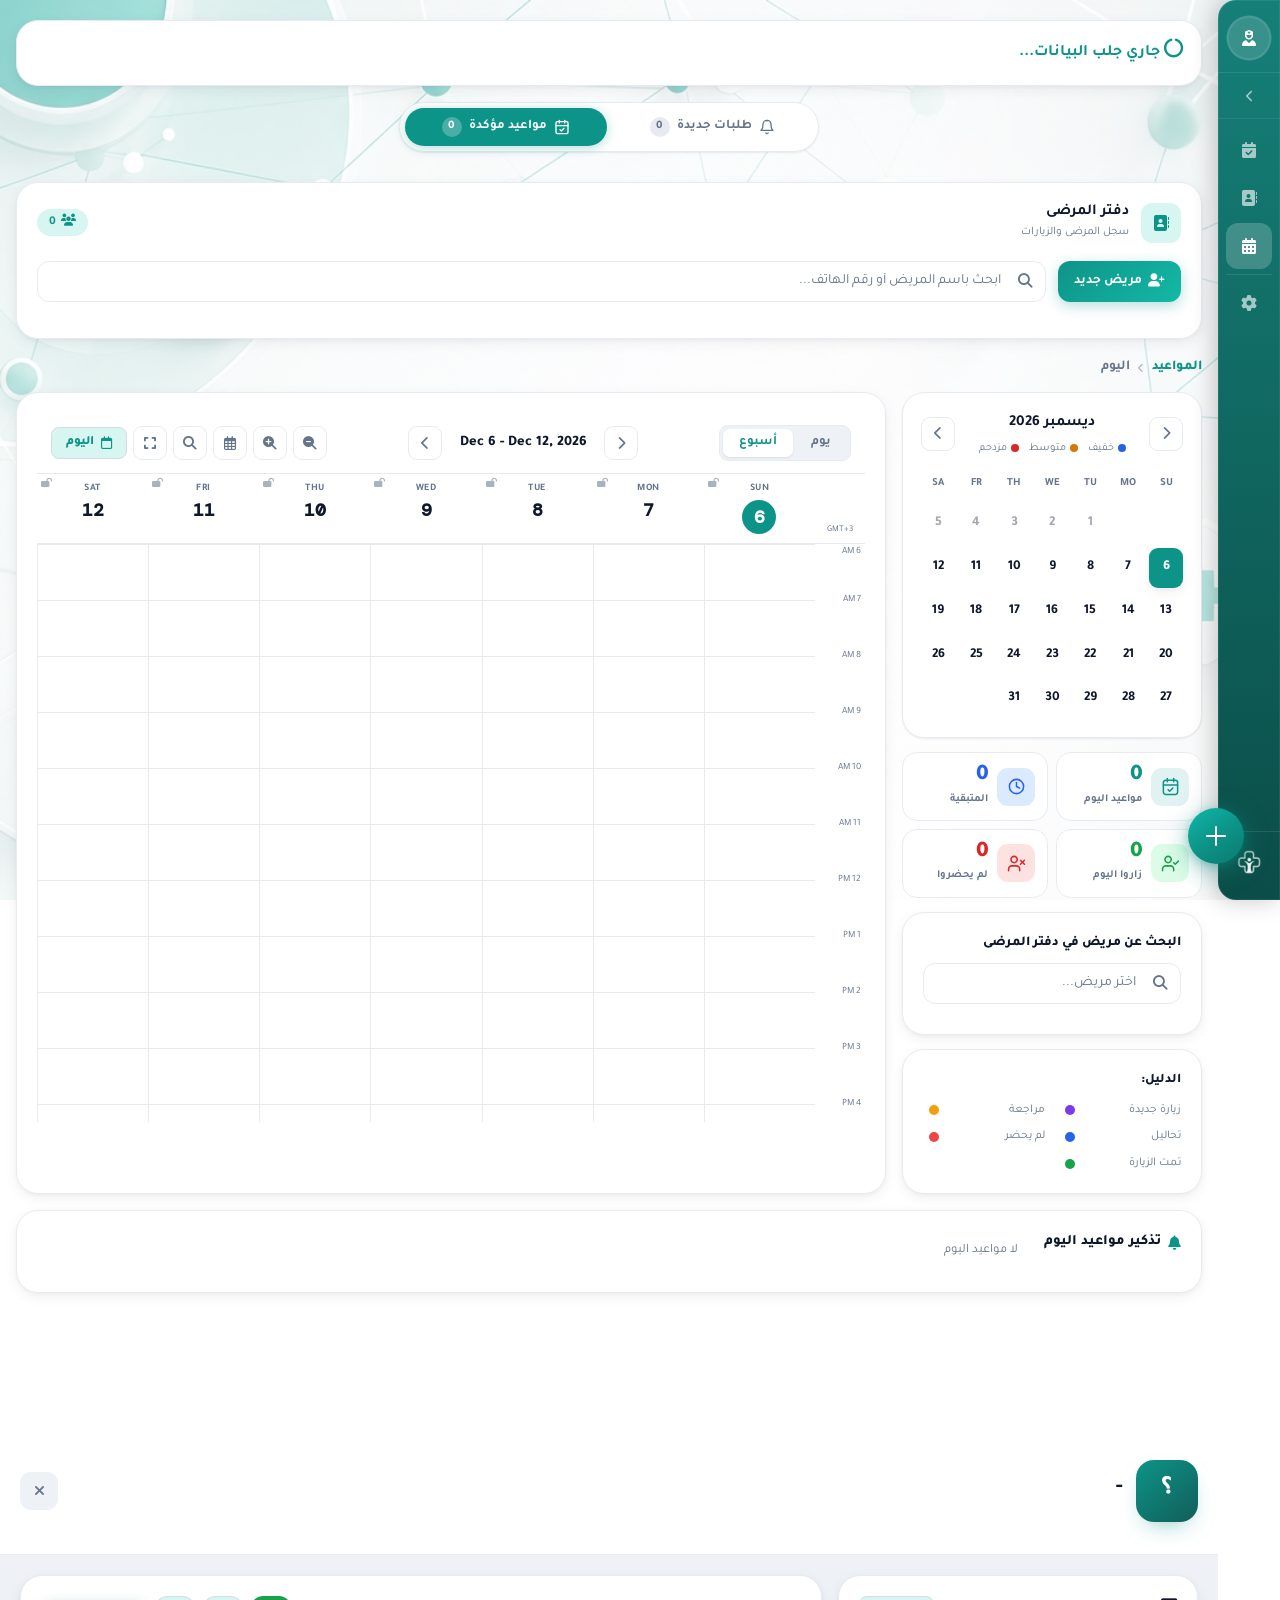
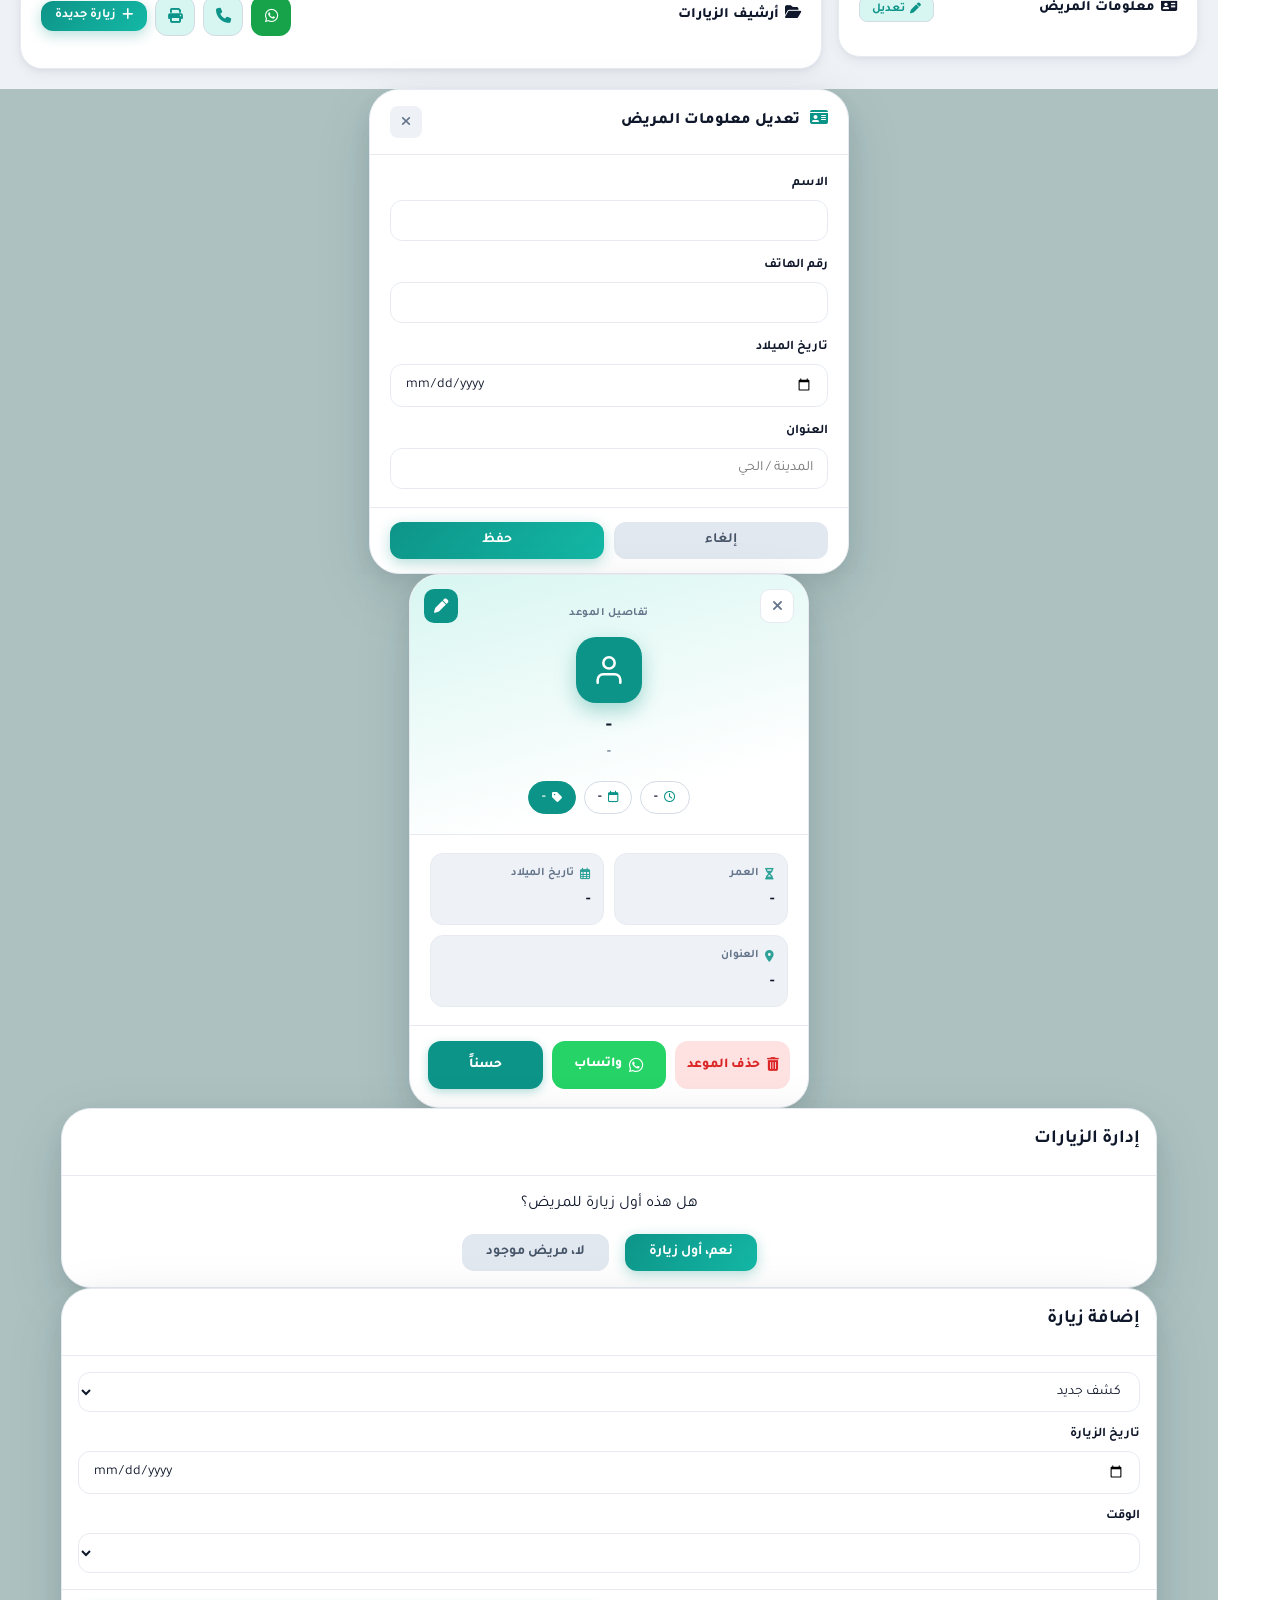
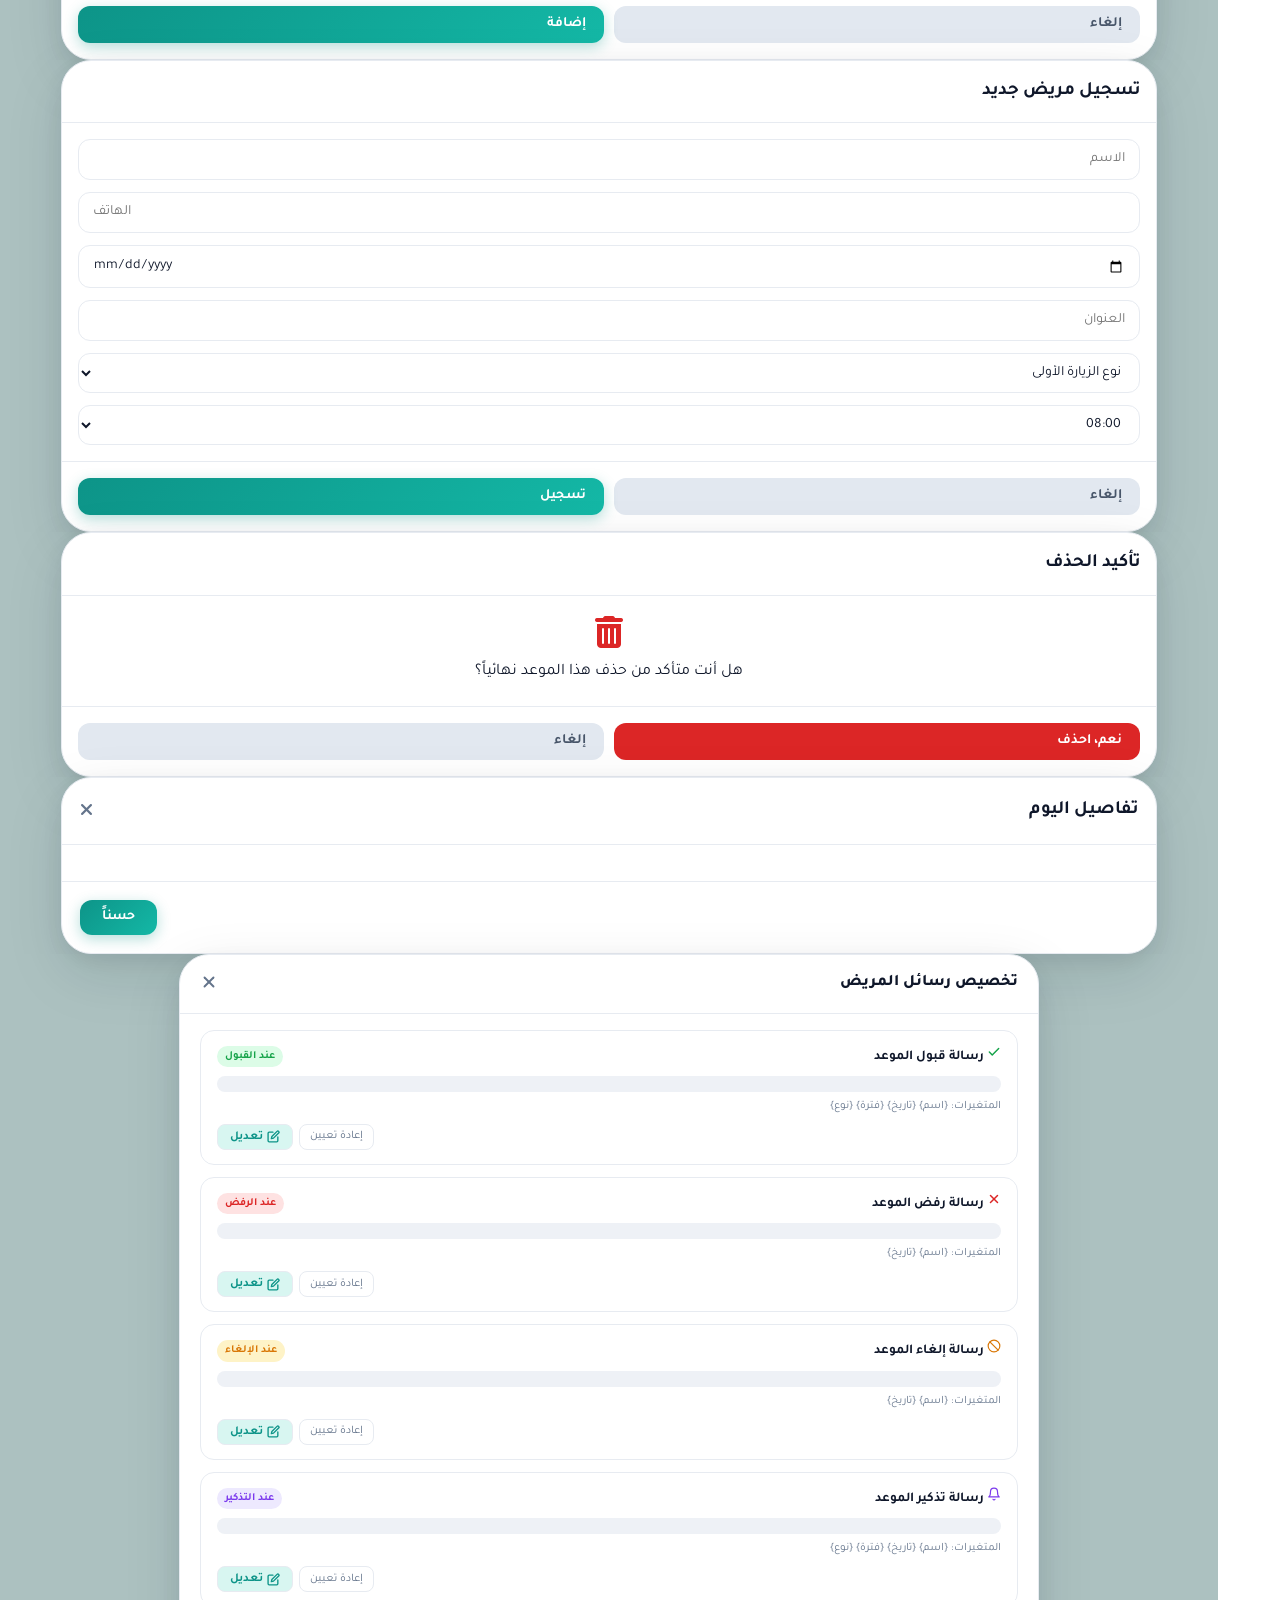
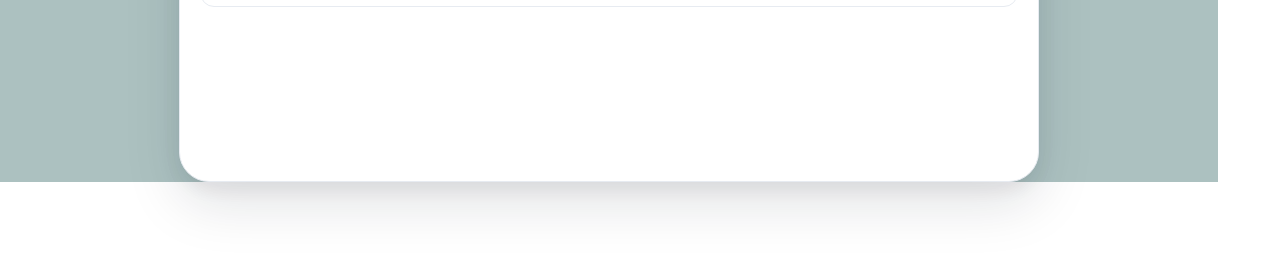
==== app.html @ 32173630 "Add files via upload" ====
<!DOCTYPE html>
<html lang="ar" dir="rtl">
<head>
  <meta charset="UTF-8" />
  <meta name="viewport" content="width=device-width,initial-scale=1.0,maximum-scale=1.0,user-scalable=yes" />
  <title>DocBook — لوحة الممرضة</title>

  <!-- Tailwind CDN with custom teal palette -->
  <script src="https://cdn.tailwindcss.com"></script>
  <script>
    tailwind.config = {
      theme: {
        extend: {
          colors: {
            'primary-1': '#f0fdfa',
            'primary-2': '#ccfbf1',
            'primary-3': '#5eead4',
            'primary-4': '#2dd4bf',
            'primary-5': '#14b8a6',
            'primary-6': '#0d9488',
            'primary-7': '#0f766e',
            'primary-8': '#115e59',
            'primary-9': '#134e4a',
            'primary-10': '#042f2e',
          }
        }
      }
    }
  </script>

  <!-- Fonts -->
  <link rel="preconnect" href="https://fonts.googleapis.com">
  <link rel="preconnect" href="https://fonts.gstatic.com" crossorigin>
  <link href="https://fonts.googleapis.com/css2?family=Tajawal:wght@300;400;500;700;800&family=IBM+Plex+Sans+Arabic:wght@400;500;600&family=DM+Mono:wght@400;500&family=Montserrat:wght@700;800&family=Roboto:wght@300;400&display=swap" rel="stylesheet">
  <link rel="stylesheet" href="https://cdnjs.cloudflare.com/ajax/libs/font-awesome/6.4.0/css/all.min.css"/>
  <script src="https://unpkg.com/lucide@latest/dist/umd/lucide.min.js"></script>

  <link rel="stylesheet" href="styles.css">

  <!-- ═══════════════ PWA — DocBook ═══════════════ -->
  <meta name="theme-color" content="#0d9488" />
  <meta name="application-name" content="DocBook" />
  <meta name="apple-mobile-web-app-capable" content="yes" />
  <meta name="apple-mobile-web-app-status-bar-style" content="black-translucent" />
  <meta name="apple-mobile-web-app-title" content="DocBook" />
  <meta name="mobile-web-app-capable" content="yes" />
  <meta name="msapplication-TileColor" content="#0d9488" />
  <meta name="description" content="DocBook — نظام حجز المواعيد الطبية | لوحة الممرضة" />
  
  
  <!-- ════════════════════════════════════════════ -->


  <link rel="apple-touch-icon" sizes="192x192" href="./icon-192.png"/>
  <link rel="manifest" href="./manifest.json"/>
  <script>/* PWA: تسجيل service worker (شبكة-أولاً) — مطلوب لتثبيت التطبيق على أندرويد */
  if('serviceWorker'in navigator){window.addEventListener('load',function(){navigator.serviceWorker.register('sw.js').catch(function(){});});}</script>


  <!-- ═══════ Firebase SDK ═══════ -->
  <script type="module">
    import { initializeApp } from 'https://www.gstatic.com/firebasejs/10.12.0/firebase-app.js';
    import { getAuth, signInWithEmailAndPassword, signInAnonymously, signOut, onAuthStateChanged, browserLocalPersistence, setPersistence }
      from 'https://www.gstatic.com/firebasejs/10.12.0/firebase-auth.js';
    import { getFirestore, initializeFirestore, persistentLocalCache, persistentMultipleTabManager,
             doc, collection, getDoc, setDoc, updateDoc, deleteDoc,
             onSnapshot, getDocs, limit, addDoc, query, where, orderBy, serverTimestamp, writeBatch }
      from 'https://www.gstatic.com/firebasejs/10.12.0/firebase-firestore.js';

    const firebaseConfig = window.FIREBASE_CONFIG;   // ← يأتي من config.js (الملف الوحيد للتعديل)

    const _app  = initializeApp(firebaseConfig);
    const _auth = getAuth(_app);
    // كاش محلّي دائم (IndexedDB) — يقلّل القراءات؛ مع fallback آمن
    let _db;
    try {
      _db = initializeFirestore(_app, { localCache: persistentLocalCache({ tabManager: persistentMultipleTabManager() }), experimentalAutoDetectLongPolling: true });
    } catch (e) {
      _db = getFirestore(_app);
    }
    window._fb = {
      auth: _auth, db: _db,
      signIn:  (email, pass) => setPersistence(_auth, browserLocalPersistence).catch(function(){}).then(function(){ return signInWithEmailAndPassword(_auth, email, pass); }),
      signInAnon: ()         => signInAnonymously(_auth),
      signOut: ()            => signOut(_auth),
      onAuth:  (cb)          => onAuthStateChanged(_auth, cb),
      col:        (...p)     => collection(_db, ...p),
      docRef:     (...p)     => doc(_db, ...p),
      getDoc:     (...p)     => getDoc(doc(_db, ...p)),
      setDoc:     (ref, d, opts) => opts ? setDoc(ref, d, opts) : setDoc(ref, d),
      updateDoc:  (ref, d)   => updateDoc(ref, d),
      deleteDoc:  (ref)      => deleteDoc(ref),
      addDoc:     (ref, d)   => addDoc(ref, d),
      onSnapshot, getDocs, limit, query, where, orderBy, serverTimestamp,
      batch: () => writeBatch(_db),
      uploadLogo: function(role, file) {
        // الصورة الشخصية تُخزَّن كـ data URL مضغوط داخل Firestore (settings/<role>) —
        // بلا Firebase Storage (يتطلّب خطة Blaze). نُصغّرها لـ 256px ونضغطها JPEG
        // فيصبح الناتج ~20-40KB، أصغر بكثير من حدّ المستند (1MiB).
        return new Promise(function(resolve, reject) {
          var reader = new FileReader();
          reader.onerror = function() { reject(new Error('read-failed')); };
          reader.onload = function() {
            var img = new Image();
            img.onerror = function() { reject(new Error('decode-failed')); };
            img.onload = function() {
              var MAX = 256, w = img.width, h = img.height;
              if (w > h && w > MAX) { h = Math.round(h * MAX / w); w = MAX; }
              else if (h > MAX)     { w = Math.round(w * MAX / h); h = MAX; }
              var canvas = document.createElement('canvas');
              canvas.width = w; canvas.height = h;
              var ctx = canvas.getContext('2d');
              ctx.fillStyle = '#ffffff'; ctx.fillRect(0, 0, w, h); // خلفية بيضاء بدل الشفافية
              ctx.drawImage(img, 0, 0, w, h);
              resolve(canvas.toDataURL('image/jpeg', 0.85));
            };
            img.src = reader.result;
          };
          reader.readAsDataURL(file);
        });
      },
    };
    // الحفظ المحلّي هو الافتراضي أصلاً — نضبطه في الخلفية دون انتظار حتى لا يتعلّق الدخول أبداً
    setPersistence(_auth, browserLocalPersistence).catch(function(){});
    window._fbReady = true;
    window.dispatchEvent(new Event('fbReady'));
  </script>
  <style>
    .support-header{text-align:center;padding:16px 0 20px;}
    @keyframes nawwa-spin{from{transform:rotate(0deg)}to{transform:rotate(360deg)}}
    .support-logo{max-width:160px;max-height:56px;width:auto;height:auto;margin:0 auto 10px;display:block;object-fit:contain;animation:nawwa-spin 8s linear infinite;}
    .support-name{font-size:1rem;font-weight:800;color:var(--text-primary);margin:0 0 3px;}
    .support-sub{font-size:.78rem;color:var(--text-muted);margin:0;}
    .support-cards{display:flex;flex-direction:column;gap:10px;}
    .support-card{display:flex;align-items:center;gap:14px;padding:14px 16px;border-radius:14px;border:1.5px solid var(--border);background:var(--surface);text-decoration:none;transition:border-color .15s,transform .1s,box-shadow .15s;}
    .support-card:hover{border-color:var(--primary);transform:translateY(-1px);box-shadow:0 4px 14px rgba(13,148,136,.12);}
    .support-card:active{transform:scale(.99);}
    .support-card-icon{width:42px;height:42px;border-radius:11px;display:flex;align-items:center;justify-content:center;font-size:1.2rem;flex-shrink:0;}
    .sc-wa .support-card-icon{background:#dcfce7;color:#16a34a;}
    .sc-tel .support-card-icon{background:#e0f2fe;color:#0284c7;}
    .sc-web .support-card-icon{background:#ede9fe;color:#7c3aed;}
    body.theme-dark .sc-wa .support-card-icon{background:rgba(22,163,74,.18);color:#4ade80;}
    body.theme-dark .sc-tel .support-card-icon{background:rgba(2,132,199,.18);color:#38bdf8;}
    body.theme-dark .sc-web .support-card-icon{background:rgba(124,58,237,.18);color:#a78bfa;}
    .support-card-title{display:block;font-size:.88rem;font-weight:700;color:var(--text-primary);margin-bottom:2px;}
    .support-card-sub{display:block;font-size:.76rem;color:var(--text-muted);direction:ltr;text-align:right;}
    .support-card-arrow{color:var(--text-muted);font-size:.7rem;}
    .support-copy{text-align:center;font-size:.72rem;color:var(--text-muted);margin-top:20px;}
    .support-info-card{background:var(--bg);border:1.5px solid var(--border);border-radius:14px;padding:12px 16px;margin-bottom:18px;}
    .support-info-row{display:flex;justify-content:space-between;align-items:center;padding:6px 0;}
    .support-info-row+.support-info-row{border-top:1px solid var(--border);}
    .support-info-label{font-size:.76rem;color:var(--text-muted);font-weight:500;}
    .support-info-val{font-size:.78rem;font-weight:700;color:var(--text-primary);direction:ltr;}
    .copy-btn{background:none;border:none;cursor:pointer;padding:4px 7px;border-radius:7px;color:var(--text-muted);font-size:.85rem;transition:color .15s,background .15s;line-height:1;flex-shrink:0;}
    .copy-btn:hover{background:var(--border);color:var(--text-primary);}
    .support-faq-section{margin-top:18px;}
    .faq-section-title{font-size:.74rem;font-weight:800;color:var(--text-muted);letter-spacing:.4px;margin:0 0 8px;padding:0 2px;display:flex;align-items:center;gap:5px;}
    .faq-item{border:1.5px solid var(--border);border-radius:12px;margin-bottom:7px;background:var(--surface);overflow:hidden;}
    .faq-q{display:flex;justify-content:space-between;align-items:center;padding:11px 14px;cursor:pointer;font-size:.83rem;font-weight:600;color:var(--text-primary);user-select:none;gap:10px;}
    .faq-q::after{content:'▾';font-size:.8rem;color:var(--text-muted);flex-shrink:0;transition:transform .2s;}
    .faq-item.open .faq-q::after{transform:rotate(-180deg);}
    .faq-a{max-height:0;overflow:hidden;transition:max-height .3s ease;}
    .faq-item.open .faq-a{max-height:200px;}
    .faq-a-inner{padding:0 14px 12px;font-size:.79rem;color:var(--text-muted);line-height:1.65;}
    .sc-prv .support-card-icon{background:#fef3c7;color:#d97706;}
    body.theme-dark .sc-prv .support-card-icon{background:rgba(217,119,6,.18);color:#fbbf24;}
    .prm-card{width:100%;max-width:500px;margin:auto;background:var(--surface);border-radius:22px;overflow:hidden;box-shadow:0 20px 60px rgba(0,0,0,.25);}
    .prm-head{padding:18px 20px 16px;border-bottom:1.5px solid var(--border);display:flex;align-items:center;justify-content:space-between;gap:12px;}
    .prm-title{margin:0;font-size:.95rem;font-weight:800;color:var(--text-primary);}
    .prm-close{background:var(--bg);border:1.5px solid var(--border);border-radius:10px;width:34px;height:34px;cursor:pointer;font-size:1.1rem;color:var(--text-muted);display:flex;align-items:center;justify-content:center;transition:background .15s;flex-shrink:0;}
    .prm-close:hover{background:var(--border);}
    .prm-body{padding:16px 20px 20px;display:flex;flex-direction:column;gap:8px;}
    .prm-copy{text-align:center;font-size:.7rem;color:var(--text-muted);padding:12px 20px 16px;border-top:1px solid var(--border);margin:0;}
  </style>
</head>

<body>
  <div id="loginOverlay" style="position:fixed;inset:0;z-index:9999;background:linear-gradient(145deg,#f0fdfa,#ccfbf1);display:none;align-items:center;justify-content:center;padding:20px;font-family:'Tajawal',sans-serif;">
    <div style="background:white;border-radius:28px;box-shadow:0 24px 72px rgba(13,148,136,.18);padding:40px 32px 36px;width:100%;max-width:420px;animation:loginCardIn .5s cubic-bezier(.34,1.56,.64,1);">
      <div style="text-align:center;margin-bottom:28px;">
        <div style="display:inline-flex;width:90px;height:90px;border-radius:24px;background:linear-gradient(135deg,#0d9488,#14b8a6);margin-bottom:16px;overflow:hidden;"><img src="./icon-192.png" style="width:90px;height:90px;object-fit:cover;" onerror="this.style.display='none'"/></div>
        <div style="font-size:1.7rem;font-weight:800;color:#0d9488;">DocBook</div>
        <div style="font-size:.85rem;font-weight:600;color:#5f9ea0;margin-top:4px;">لوحة الممرضة</div>
      </div>
      <div id="loginForm">
        <div style="margin-bottom:16px;"><label style="display:block;font-size:.82rem;font-weight:700;color:#134e4a;margin-bottom:7px;">البريد الإلكتروني</label><input id="loginUser" type="email" placeholder="example@gmail.com" dir="ltr" style="width:100%;padding:13px 16px;border:2px solid #b2f5ea;border-radius:14px;font-size:.9rem;outline:none;box-sizing:border-box;font-family:inherit;background:#f0fdfa;" onfocus="this.style.borderColor='#0d9488'" onblur="this.style.borderColor='#b2f5ea'"/></div>
        <div style="margin-bottom:10px;"><label style="display:block;font-size:.82rem;font-weight:700;color:#134e4a;margin-bottom:7px;">كلمة المرور</label><div style="display:flex;align-items:center;gap:8px;"><input id="loginPassword" type="password" placeholder="••••••••" dir="ltr" style="flex:1;padding:13px 16px;border:2px solid #b2f5ea;border-radius:14px;font-size:.9rem;outline:none;box-sizing:border-box;font-family:inherit;background:#f0fdfa;" onfocus="this.style.borderColor='#0d9488'" onblur="this.style.borderColor='#b2f5ea'"/><button type="button" onclick="var i=document.getElementById('loginPassword');i.type=i.type==='password'?'text':'password';this.querySelector('svg').style.opacity=i.type==='text'?'1':'0.45';" style="flex-shrink:0;width:40px;height:40px;border-radius:12px;border:2px solid #b2f5ea;background:#f0fdfa;cursor:pointer;display:flex;align-items:center;justify-content:center;transition:border-color .15s;" onmouseover="this.style.borderColor='#0d9488'" onmouseout="this.style.borderColor='#b2f5ea'"><svg xmlns="http://www.w3.org/2000/svg" width="18" height="18" viewBox="0 0 24 24" fill="none" stroke="#0d9488" stroke-width="2" stroke-linecap="round" stroke-linejoin="round" style="opacity:.45;transition:opacity .15s;"><path d="M1 12s4-8 11-8 11 8 11 8-4 8-11 8-11-8-11-8z"/><circle cx="12" cy="12" r="3"/></svg></button></div></div>
        <div id="loginError" style="display:none;background:#fee2e2;border-radius:10px;padding:10px;font-size:.8rem;color:#dc2626;margin-bottom:12px;text-align:center;"></div>
        <button onclick="doLocalLogin()" id="loginBtn" style="width:100%;padding:14px;background:linear-gradient(135deg,#0d9488,#14b8a6);color:white;border:none;border-radius:14px;font-family:inherit;font-size:.95rem;font-weight:800;cursor:pointer;">تسجيل الدخول</button>
      </div>
      <div id="loginVerifying" style="display:none;text-align:center;padding:18px 0;">
        <div class="login-spinner"></div>
        <div style="font-size:.95rem;font-weight:800;color:#0d9488;margin-top:18px;">جارٍ التحقق من البيانات...</div>
        <div style="font-size:.78rem;font-weight:600;color:#5f9ea0;margin-top:6px;">يرجى الانتظار قليلاً</div>
      </div>
    </div>
  </div>



  <!-- ========== HEADER ========== -->
  <header class="mobile-topbar">
    <div class="mtb-brand" id="headerLogo" onclick="goToToday()">
      <div class="mtb-avatar" id="headerLogoContainer">
        <i class="fas fa-user-nurse" id="headerLogoIcon"></i>
        <img id="headerLogoImg" class="hidden" src="" alt="شعار">
      </div>
      <div style="min-width:0;display:flex;flex-direction:column;">
        <span class="mtb-name" id="dashboardTitle">لوحة الممرضة</span>
        <span class="mtb-date" id="nurseHeaderDate">اليوم، التاريخ</span>
      </div>
    </div>
    <div style="display:flex;align-items:center;gap:8px;">
      <button class="mtb-btn" id="headerSearchBtn" onclick="toggleHeaderSearch()" title="بحث عن مريض">
        <svg width="18" height="18" viewBox="0 0 24 24" fill="none" stroke="currentColor" stroke-width="2" stroke-linecap="round" stroke-linejoin="round"><circle cx="11" cy="11" r="8"/><line x1="21" y1="21" x2="16.65" y2="16.65"/></svg>
      </button>
      <button class="mtb-btn" onclick="openSettingsModal()" title="الإعدادات">
        <svg width="18" height="18" viewBox="0 0 24 24" fill="none" stroke="currentColor" stroke-width="2" stroke-linecap="round" stroke-linejoin="round"><circle cx="12" cy="12" r="3"/><path d="M19.4 15a1.65 1.65 0 0 0 .33 1.82l.06.06a2 2 0 1 1-2.83 2.83l-.06-.06a1.65 1.65 0 0 0-1.82-.33 1.65 1.65 0 0 0-1 1.51V21a2 2 0 0 1-4 0v-.09A1.65 1.65 0 0 0 9 19.4a1.65 1.65 0 0 0-1.82.33l-.06.06a2 2 0 1 1-2.83-2.83l.06-.06a1.65 1.65 0 0 0 .33-1.82 1.65 1.65 0 0 0-1.51-1H3a2 2 0 0 1 0-4h.09A1.65 1.65 0 0 0 4.6 9a1.65 1.65 0 0 0-.33-1.82l-.06-.06a2 2 0 1 1 2.83-2.83l.06.06a1.65 1.65 0 0 0 1.82.33H9a1.65 1.65 0 0 0 1-1.51V3a2 2 0 0 1 4 0v.09a1.65 1.65 0 0 0 1 1.51 1.65 1.65 0 0 0 1.82-.33l.06-.06a2 2 0 1 1 2.83 2.83l-.06.06a1.65 1.65 0 0 0-.33 1.82V9a1.65 1.65 0 0 0 1.51 1H21a2 2 0 0 1 0 4h-.09a1.65 1.65 0 0 0-1.51 1z"/></svg>
      </button>
    </div>
  </header>

  <!-- شريط بحث المريض (موبايل) — يفتح من زر البحث بالهيدر -->
  <div id="headerSearchBar" class="hidden">
    <div class="search-wrapper" style="margin-bottom:0;">
      <i class="fas fa-search search-icon"></i>
      <input type="text" id="headerPatientSearch" class="search-input" placeholder="ابحث عن مريض بالاسم أو الهاتف..." oninput="renderHeaderPatientSearch()">
      <button onclick="toggleHeaderSearch()" title="إغلاق" style="position:absolute; left:8px; top:50%; transform:translateY(-50%); background:none; border:none; color:var(--text-muted); cursor:pointer; font-size:1rem;"><i class="fas fa-times"></i></button>
    </div>
    <div id="headerSearchResults" style="display:flex; flex-direction:column; gap:6px; margin-top:10px; max-height:55vh; overflow-y:auto;"></div>
  </div>

  <!-- ========== APP BODY ========== -->
  <div class="app-body">

    <!-- ====== FULL-HEIGHT COLLAPSIBLE RAIL ====== -->
    <nav class="rail" id="mainRail" role="navigation" aria-label="التنقل الرئيسي">

      <!-- صورة الممرضة + الاسم (تظهر عند الفتح) -->
      <div class="rail-profile">
        <div class="rail-avatar" id="sidebarNurseAvatar"><i class="fas fa-user-nurse"></i></div>
        <div class="rail-profile-info">
          <div class="rail-profile-name" id="sidebarNurseName">لوحة الممرضة</div>
          <div class="rail-profile-date" id="sidebarNurseDate">اليوم، التاريخ</div>
        </div>
      </div>

      <!-- زر الطي / الفتح (سهم) -->
      <button class="rail-toggle" onclick="toggleRail()" data-tip="طي / فتح" aria-label="طي / فتح القائمة">
        <div class="rail-toggle-icon">
          <svg id="railArrowIcon" width="18" height="18" viewBox="0 0 24 24" fill="none" stroke="currentColor" stroke-width="2.2" stroke-linecap="round" stroke-linejoin="round" style="transition:transform .3s cubic-bezier(.4,0,.2,1);">
            <polyline points="15 18 9 12 15 6"/>
          </svg>
        </div>
      </button>

      <!-- عناصر التنقل -->
      <div class="rail-nav">
        <!-- المواعيد -->
        <button class="rail-nav-btn sidebar-item active" id="sidebarAppointments" onclick="toggleApptSubNav()" data-tip="المواعيد" aria-label="المواعيد">
          <span class="rail-badge" id="apptNavDot" style="display:none;"></span>
          <div class="rail-nav-icon"><i class="fas fa-calendar-check"></i></div>
          <div class="rail-nav-label">
            <span class="rail-nav-label-main" data-i18n="nav_appointments">المواعيد</span>
            <span class="rail-nav-label-sub">الطلبات والمؤكدة</span>
          </div>
        </button>
        <!-- المرضى -->
        <button class="rail-nav-btn sidebar-item" id="sidebarPatients" data-tip="دفتر المرضى" aria-label="دفتر المرضى">
          <div class="rail-nav-icon"><i class="fas fa-address-book"></i></div>
          <div class="rail-nav-label">
            <span class="rail-nav-label-main" data-i18n="nav_patients">دفتر المرضى</span>
            <span class="rail-nav-label-sub">سجل المرضى</span>
          </div>
        </button>
        <!-- الروزنامة -->
        <button class="rail-nav-btn sidebar-item" id="sidebarCalendar" data-tip="الروزنامة" aria-label="الروزنامة">
          <div class="rail-nav-icon"><i class="fas fa-calendar-alt"></i></div>
          <div class="rail-nav-label">
            <span class="rail-nav-label-main" data-i18n="nav_calendar">الروزنامة</span>
            <span class="rail-nav-label-sub">التقويم اليومي</span>
          </div>
        </button>
        <div class="rail-divider"></div>
        <!-- الإعدادات -->
        <button class="rail-nav-btn sidebar-item" id="sidebarSettingsBtn" onclick="openSettingsModal()" data-tip="الإعدادات" aria-label="الإعدادات">
          <div class="rail-nav-icon"><i class="fas fa-cog"></i></div>
          <div class="rail-nav-label">
            <span class="rail-nav-label-main" data-i18n="settings">الإعدادات</span>
            <span class="rail-nav-label-sub">ضبط التطبيق</span>
          </div>
        </button>
      </div>

      <!-- أسفل: DocBook -->
      <div class="rail-bottom">
        <div class="rail-bottom-icon">
          <img src="./logo.png" style="width:42px;height:42px;object-fit:contain;filter:brightness(0) invert(1);" alt="DocBook" onerror="this.style.display='none'">
        </div>
        <div class="rail-bottom-text">
          <span class="rail-bottom-text-name">DocBook</span>
          <span class="rail-bottom-text-sub">Smart Clinic Management</span>
        </div>
      </div>

    </nav>

    <!-- Hidden div for JS compatibility -->
    <div id="sidebarApptSub" style="display:none;">
      <button id="subPending"></button><button id="subAccepted"></button>
      <span id="subBadgePending" style="display:none;">0</span><span id="subBadgeAccepted" style="display:none;">0</span>
    </div>

    <!-- Content -->
    <div class="content-area">

      <!-- Toast -->
      <div id="toast" class="toast hidden">
        <div id="toastContent"></div>
      </div>

      <!-- Loader -->
      <div id="loader" class="hidden">
        <div class="glass-card p-5 flex items-center gap-3 justify-center">
          <i class="fas fa-circle-notch fa-spin" style="color:var(--primary); font-size:1.2rem;"></i>
          <span style="font-weight:700; color:var(--primary);">جاري جلب البيانات...</span>
        </div>
      </div>

      <!-- ========== APPOINTMENTS SECTION ========== -->
      <section id="appointmentsSection" class="hidden">

        <!-- Tab bar -->
        <div style="display:flex; justify-content:center; margin-bottom:14px;">
        <div style="background:var(--surface); border:1.5px solid var(--border); border-radius:50px; padding:5px; display:flex; gap:5px; box-shadow:var(--shadow-sm); width:100%; max-width:420px;">
          <button id="apptTabBtnPending" onclick="selectApptSub('pending')"
            style="flex:1; display:flex; align-items:center; justify-content:center; gap:7px; padding:9px 14px; border-radius:50px; border:none; cursor:pointer; font-family:inherit; font-weight:700; font-size:.82rem; transition:all .22s; background:transparent; color:var(--text-muted);">
            <!-- Bell / new request icon -->
            <svg width="16" height="16" viewBox="0 0 24 24" fill="none" stroke="currentColor" stroke-width="2" stroke-linecap="round" stroke-linejoin="round" style="flex-shrink:0;">
              <path d="M18 8A6 6 0 0 0 6 8c0 7-3 9-3 9h18s-3-2-3-9"/>
              <path d="M13.73 21a2 2 0 0 1-3.46 0"/>
              <line x1="12" y1="2" x2="12" y2="3"/>
            </svg>
            طلبات جديدة
            <span id="apptBadgePending" style="min-width:20px;height:20px;padding:0 5px;border-radius:50px;display:inline-flex;align-items:center;justify-content:center;font-size:.72rem;font-weight:800;background:var(--border);color:var(--text-muted);transition:all .22s;">0</span>
          </button>
          <button id="apptTabBtnAccepted" onclick="selectApptSub('accepted')"
            style="flex:1; display:flex; align-items:center; justify-content:center; gap:7px; padding:9px 14px; border-radius:50px; border:none; cursor:pointer; font-family:inherit; font-weight:700; font-size:.82rem; transition:all .22s; background:var(--primary); color:white; box-shadow:0 2px 12px rgba(13,148,136,.3);">
            <!-- Calendar check icon -->
            <svg width="16" height="16" viewBox="0 0 24 24" fill="none" stroke="currentColor" stroke-width="2" stroke-linecap="round" stroke-linejoin="round" style="flex-shrink:0;">
              <rect x="3" y="4" width="18" height="18" rx="2" ry="2"/>
              <line x1="16" y1="2" x2="16" y2="6"/>
              <line x1="8" y1="2" x2="8" y2="6"/>
              <line x1="3" y1="10" x2="21" y2="10"/>
              <polyline points="9 16 11 18 15 14"/>
            </svg>
            مواعيد مؤكدة
            <span id="apptBadgeAccepted" style="min-width:20px;height:20px;padding:0 5px;border-radius:50px;display:inline-flex;align-items:center;justify-content:center;font-size:.72rem;font-weight:800;background:rgba(255,255,255,.25);color:white;transition:all .22s;">0</span>
          </button>
        </div>
        </div><!-- end tab-bar centering wrapper -->

        <!-- Dual view -->
        <div id="appointmentsDualView">

          <!-- Pending Column -->
          <div class="glass-card">
            <div id="pendingCardsContainer"></div>
          </div>

          <!-- Accepted Column -->
          <div class="glass-card">
            <div class="search-wrapper" style="margin-bottom:14px;">
              <i class="fas fa-search search-icon"></i>
              <input type="text" id="searchInput" class="search-input" placeholder="ابحث بالاسم - رقم الهاتف - التاريخ">
            </div>
            <div id="acceptedCardsContainer"></div>
          </div>

        </div>

        <!-- Hidden legacy containers kept for JS compatibility -->
        <div id="appointmentsContentContainer" style="display:none;">
          <div id="appointmentsGridContainer">
            <div id="searchContainer"><input type="text" id="searchInputLegacy"></div>
            <div id="appointmentsCardsDesktop"></div>
          </div>
          <div id="manualFormContainer"></div>
        </div>
        <!-- Hidden tab elements for JS compatibility -->
        <div style="display:none;">
          <div id="appointmentsPendingTab"></div>
          <div id="appointmentsAcceptedTab"></div>
        </div>

      </section>

      <!-- ========== PATIENTS SECTION ========== -->
      <section id="patientBookSection" class="hidden">
        <div class="glass-card">
          <div class="card-header">
            <div class="card-title-row">
              <div class="card-icon"><i class="fas fa-address-book"></i></div>
              <div>
                <div class="card-title">دفتر المرضى</div>
                <div class="card-subtitle">سجل المرضى والزيارات</div>
              </div>
            </div>
            <span class="card-badge"><i class="fas fa-users" style="margin-left:5px;"></i><span id="totalPatientsCount">0</span></span>
          </div>

          <div style="display:flex; gap:12px; margin-bottom:16px;">
            <button id="addNewPatientBtn" class="btn-primary" style="font-size:.85rem; padding:9px 16px;">
              <i class="fas fa-user-plus"></i> مريض جديد
            </button>
            <div class="search-wrapper" style="flex:1; margin-bottom:0;">
              <i class="fas fa-search search-icon"></i>
              <input type="text" id="patientBookSearch" class="search-input" placeholder="ابحث باسم المريض أو رقم الهاتف...">
            </div>
          </div>

          <div class="patients-list" id="patientsGrid"></div>
        </div>
      </section>

      <!-- ========== CALENDAR SECTION ========== -->
      <section id="calendarSection" class="hidden">
        <!-- Schedule styles -->

        <!-- Breadcrumb -->
        <div style="display:flex;align-items:center;justify-content:flex-start;gap:8px;padding:2px 0 14px 0;font-size:.85rem;">
          <span style="font-weight:800;color:var(--primary);" data-i18n="appointments">المواعيد</span>
          <i class="fas fa-chevron-left" style="font-size:.58rem;color:var(--text-muted);opacity:.55;"></i>
          <span style="color:var(--text-muted);font-weight:600;" data-i18n="today">اليوم</span>
          <span id="calGreeting" style="display:none;"></span>
          <span id="calDateLabel" style="display:none;"></span>
        </div>

        <div class="cal-row" style="display:flex; flex-wrap:wrap; gap:16px; align-items:flex-start;">

            <!-- ===== SIDEBAR (يظهر يميناً في RTL) ===== -->
            <aside style="width:100%; max-width:300px; flex-shrink:0; display:flex; flex-direction:column; gap:14px;">

            <!-- Calendar -->
            <div class="compact-calendar-container" id="calendarWidget" style="flex-shrink:0; width:100%; align-self:start;">
              <div class="compact-calendar-header">
                <button id="prevMonthBtn" class="compact-nav-btn"><i class="fas fa-chevron-right"></i></button>
                <div style="text-align:center;">
                  <h3 id="currentMonth" style="font-weight:700; font-size:.95rem;">-</h3>
                  <div class="density-legend">
                    <div style="display:flex;align-items:center;gap:4px;"><div style="width:8px;height:8px;border-radius:50%;background:#2563eb;"></div><span>خفيف</span></div>
                    <div style="display:flex;align-items:center;gap:4px;"><div style="width:8px;height:8px;border-radius:50%;background:var(--amber);"></div><span>متوسط</span></div>
                    <div style="display:flex;align-items:center;gap:4px;"><div style="width:8px;height:8px;border-radius:50%;background:var(--red);"></div><span>مزدحم</span></div>
                  </div>
                </div>
                <button id="nextMonthBtn" class="compact-nav-btn"><i class="fas fa-chevron-left"></i></button>
              </div>
              <div class="compact-calendar-grid" style="margin-bottom:8px;">
                <div class="compact-calendar-day-name">Su</div>
                <div class="compact-calendar-day-name">Mo</div>
                <div class="compact-calendar-day-name">Tu</div>
                <div class="compact-calendar-day-name">We</div>
                <div class="compact-calendar-day-name">Th</div>
                <div class="compact-calendar-day-name">Fr</div>
                <div class="compact-calendar-day-name">Sa</div>
              </div>
              <div id="calendarGrid" class="compact-calendar-grid"></div>
            </div>

            <!-- ===== مواعيد اليوم (عرض الموبايل) ===== -->
            <div id="mobileAgendaWrap" class="mobile-only glass-card" style="padding:14px 16px;">
              <div style="display:flex; align-items:center; justify-content:space-between; gap:8px; margin-bottom:12px;">
                <p id="mobileAgendaTitle" style="font-weight:800; font-size:.88rem; color:var(--text);">مواعيد اليوم</p>
                <span id="mobileDayLock" onclick="schedToggleDay(selectedDayStr||todayStr)" style="font-size:.72rem; font-weight:800; cursor:pointer; padding:4px 11px; border-radius:20px;"></span>
              </div>
              <div id="mobileDayAgenda" style="display:flex; flex-direction:column; gap:14px;"></div>
            </div>

            <!-- بطاقات ملخّص اليوم (موبايل) — بين المواعيد والدليل -->
            <div id="mobileStatsWrap" class="mobile-only">
              <div class="msum total"><div class="msum-ic"><svg width="19" height="19" viewBox="0 0 24 24" fill="none" stroke="#0d9488" stroke-width="1.9" stroke-linecap="round" stroke-linejoin="round"><rect x="3" y="4" width="18" height="18" rx="3"/><line x1="16" y1="2" x2="16" y2="6"/><line x1="8" y1="2" x2="8" y2="6"/><line x1="3" y1="10" x2="21" y2="10"/><polyline points="9 16 11 18 15 14"/></svg></div><div><div class="msum-n" id="msTotal">0</div><div class="msum-l">مواعيد اليوم</div></div></div>
              <div class="msum rem"><div class="msum-ic"><svg width="19" height="19" viewBox="0 0 24 24" fill="none" stroke="#2563eb" stroke-width="1.9" stroke-linecap="round" stroke-linejoin="round"><circle cx="12" cy="12" r="9"/><polyline points="12 7 12 12 16 14"/></svg></div><div><div class="msum-n" id="msRem">0</div><div class="msum-l">المتبقية</div></div></div>
              <div class="msum vis"><div class="msum-ic"><svg width="19" height="19" viewBox="0 0 24 24" fill="none" stroke="#16a34a" stroke-width="1.9" stroke-linecap="round" stroke-linejoin="round"><path d="M16 21v-2a4 4 0 0 0-4-4H6a4 4 0 0 0-4 4v2"/><circle cx="9" cy="7" r="4"/><polyline points="16 11 18 13 22 9"/></svg></div><div><div class="msum-n" id="msVis">0</div><div class="msum-l">زاروا اليوم</div></div></div>
              <div class="msum abs"><div class="msum-ic"><svg width="19" height="19" viewBox="0 0 24 24" fill="none" stroke="#dc2626" stroke-width="1.9" stroke-linecap="round" stroke-linejoin="round"><path d="M16 21v-2a4 4 0 0 0-4-4H6a4 4 0 0 0-4 4v2"/><circle cx="9" cy="7" r="4"/><line x1="17" y1="8" x2="22" y2="13"/><line x1="22" y1="8" x2="17" y2="13"/></svg></div><div><div class="msum-n" id="msAbs">0</div><div class="msum-l">لم يحضروا</div></div></div>
            </div>

            <!-- Patient search (تُخفى على الهاتف؛ البحث في الهيدر) -->
            <div class="glass-card phone-hidden" style="padding:14px 16px;">
              <p style="font-weight:800; font-size:.85rem; color:var(--text); margin-bottom:8px;" data-i18n="patient_search">البحث عن مريض في دفتر المرضى</p>
              <div class="search-wrapper" style="margin-bottom:0;">
                <i class="fas fa-search search-icon"></i>
                <input type="text" id="calPatientSearch" class="search-input" placeholder="اختر مريض..." data-i18n-ph="choose_patient_ph" oninput="renderCalPatientSearch()">
              </div>
              <div id="calPatientSearchResults" style="display:flex; flex-direction:column; gap:6px; margin-top:10px; max-height:220px; overflow-y:auto;"></div>
            </div>

            <!-- Legend (يظهر على كل الأجهزة) -->
            <div class="glass-card" style="padding:14px 16px;">
              <p style="font-weight:800; font-size:.82rem; color:var(--text); margin-bottom:10px;" data-i18n="legend">الدليل:</p>
              <div style="display:grid; grid-template-columns:1fr 1fr; gap:8px 14px;">
                <div class="cal-legend-row"><span data-i18n="visit_new">زيارة جديدة</span><span class="cal-legend-dot" style="background:#7c3aed;"></span></div>
                <div class="cal-legend-row"><span data-i18n="visit_review">مراجعة</span><span class="cal-legend-dot" style="background:#f59e0b;"></span></div>
                <div class="cal-legend-row"><span data-i18n="visit_tests">تحاليل</span><span class="cal-legend-dot" style="background:#2563eb;"></span></div>
                <div class="cal-legend-row"><span data-i18n="no_show">لم يحضر</span><span class="cal-legend-dot" style="background:#ef4444;"></span></div>
                <div class="cal-legend-row"><span data-i18n="visited">تمت الزيارة</span><span class="cal-legend-dot" style="background:#16a34a;"></span></div>
              </div>
            </div>

            </aside><!-- /sidebar -->

            <!-- ===== MAIN: Schedule hourly grid (لابتوب/تابلت) ===== -->
            <div class="glass-card desktop-only" style="flex:1; min-width:300px; padding:0; overflow:hidden; align-self:stretch;">
              <!-- Toolbar -->
              <div style="display:flex; align-items:center; justify-content:space-between; gap:10px; padding:12px 14px; border-bottom:1.5px solid var(--border); flex-wrap:wrap;">
                <!-- يمين: اليوم/الأسبوع -->
                <div class="sched-toggle">
                  <button id="schedDayBtn" onclick="setScheduleView('day')" data-i18n="day">يوم</button>
                  <button id="schedWeekBtn" class="active" onclick="setScheduleView('week')" data-i18n="week">أسبوع</button>
                </div>
                <!-- وسط: التنقّل بين التواريخ -->
                <div style="display:flex; align-items:center; gap:6px;">
                  <button class="compact-nav-btn" onclick="schedNav(-1)" title="السابق"><i class="fas fa-chevron-right"></i></button>
                  <span id="schedRangeLabel" style="font-weight:800; font-size:.9rem; color:var(--text); min-width:150px; text-align:center;">-</span>
                  <button class="compact-nav-btn" onclick="schedNav(1)" title="التالي"><i class="fas fa-chevron-left"></i></button>
                </div>
                <!-- يسار: أزرار التحكّم -->
                <div style="display:flex; align-items:center; gap:6px;">
                  <button onclick="schedZoom(-1)" class="compact-nav-btn" title="تصغير"><i class="fas fa-magnifying-glass-minus"></i></button>
                  <button onclick="schedZoom(1)" class="compact-nav-btn" title="تكبير"><i class="fas fa-magnifying-glass-plus"></i></button>
                  <button onclick="toggleMiniCalendar()" id="miniCalToggleBtn" class="compact-nav-btn" title="إظهار/إخفاء الروزنامة"><i class="far fa-calendar-days"></i></button>
                  <button onclick="toggleSchedSearch()" id="schedSearchBtn" class="compact-nav-btn" title="بحث في المواعيد المؤكدة المستقبلية"><i class="fas fa-magnifying-glass"></i></button>
                  <button onclick="toggleSchedFullscreen()" id="schedFullBtn" class="compact-nav-btn" title="ملء الشاشة"><i class="fas fa-expand"></i></button>
                  <button onclick="schedToday()" style="display:inline-flex; align-items:center; gap:7px; font-size:.8rem; font-weight:800; color:var(--primary); background:var(--primary-light); border:1.5px solid var(--border-strong); border-radius:8px; padding:7px 14px; cursor:pointer; font-family:inherit;">
                    <i class="far fa-calendar"></i> <span data-i18n="today">اليوم</span>
                  </button>
                </div>
              </div>
              <!-- شريط البحث في المواعيد المؤكدة المستقبلية -->
              <div id="schedSearchBar" style="display:none; padding:12px 14px; border-bottom:1.5px solid var(--border); background:var(--bg);">
                <div class="search-wrapper" style="margin-bottom:0;">
                  <i class="fas fa-search search-icon"></i>
                  <input type="text" id="schedSearchInput" class="search-input" placeholder="ابحث في المواعيد المؤكدة القادمة (اسم / هاتف / تاريخ)..." oninput="renderSchedSearch()">
                </div>
                <div id="schedSearchResults" style="display:flex; flex-direction:column; gap:6px; margin-top:10px; max-height:42vh; overflow-y:auto;"></div>
              </div>
              <!-- Grid -->
              <div id="scheduleGrid" style="overflow:auto; max-height:72vh;"></div>
            </div>

        </div>

        <!-- ===== تذكير مواعيد اليوم (يظهر على الجوال والكمبيوتر) ===== -->
        <div class="glass-card" id="todayRemindersPanel" style="margin-top:16px; padding:16px 18px;">
          <p style="font-weight:800; font-size:.9rem; color:var(--text); margin-bottom:12px; display:flex; align-items:center; gap:7px;">
            <i class="fas fa-bell" style="color:var(--primary);"></i> تذكير مواعيد اليوم
          </p>
          <div id="todayRemindersList" style="display:flex; flex-direction:column; gap:8px;"></div>
        </div>

        <!-- Hidden agenda (kept for internal logic & day open/close) -->
        <div id="dayAgenda" class="hidden" style="display:none;">
          <h3 id="agendaTitle"></h3>
          <p id="agendaCount"></p>
          <span id="dayStatusBadge" class="day-status-badge open">مفتوح</span>
          <span id="closeDayIcon" class="close-day-icon"><i class="fas fa-times-circle"></i></span>
          <span id="openDayIcon" class="open-day-icon hidden"><i class="fas fa-check-circle"></i></span>
          <button id="showDayDetailsBtn" class="btn-show-details"><i class="fas fa-eye"></i></button>
          <span id="agendaMorningCount"></span><div id="agendaMorning"></div>
          <span id="agendaEveningCount"></span><div id="agendaEvening"></div>
        </div>
      </section>


    </div>
  </div>

  <!-- ========== SMS FALLBACK MODAL ========== -->
  <div id="smsFallbackModal" class="hidden fixed inset-0 z-[350] flex items-end justify-center p-4" style="pointer-events:none;">
    <div id="smsFallbackCard" style="
      pointer-events:all;
      background:var(--surface);
      border:1.5px solid var(--border);
      border-radius:var(--radius-lg);
      box-shadow:var(--shadow-lg);
      padding:18px 20px;
      width:100%;
      max-width:420px;
      transform:translateY(20px);
      opacity:0;
      transition:transform .3s cubic-bezier(.34,1.56,.64,1), opacity .25s;
    ">
      <div style="display:flex;align-items:center;gap:12px;margin-bottom:14px;">
        <div style="width:40px;height:40px;border-radius:11px;background:#dcfce7;display:flex;align-items:center;justify-content:center;flex-shrink:0;">
          <i class="fab fa-whatsapp" style="color:#16a34a;font-size:1.2rem;"></i>
        </div>
        <div>
          <p style="font-weight:800;font-size:.92rem;color:var(--text);line-height:1.2;">هل وصلت رسالة الواتساب؟</p>
          <p style="font-size:.72rem;color:var(--text-muted);margin-top:2px;">إذا لم يكن المريض يمتلك واتساب، أرسل SMS</p>
        </div>
        <button onclick="closeSmsModal()" style="margin-right:auto;background:none;border:none;cursor:pointer;color:var(--text-muted);font-size:1rem;padding:4px;"><i class="fas fa-times"></i></button>
      </div>
      <div style="display:flex;gap:10px;">
        <button onclick="closeSmsModal()" style="
          flex:1;background:var(--green-light);color:var(--green);border:1.5px solid #86efac;
          border-radius:var(--radius-sm);padding:10px;font-weight:800;font-size:.88rem;
          font-family:inherit;cursor:pointer;display:flex;align-items:center;justify-content:center;gap:6px;">
          <i class="fas fa-check"></i> نعم، وصلت
        </button>
        <button id="smsFallbackBtn" onclick="sendSMSFallback()" style="
          flex:1;background:var(--blue);color:white;border:none;
          border-radius:var(--radius-sm);padding:10px;font-weight:800;font-size:.88rem;
          font-family:inherit;cursor:pointer;display:flex;align-items:center;justify-content:center;gap:6px;">
          <i class="fas fa-sms"></i> لا، أرسل SMS
        </button>
      </div>
    </div>
  </div>

  <!-- ========== REMINDER CONFIRM MODAL ========== -->
  <div id="reminderConfirmModal" class="hidden">
    <div class="reminder-modal-box">
      <div style="display:flex;align-items:center;gap:12px;margin-bottom:14px;">
        <div style="width:40px;height:40px;border-radius:11px;background:#dcfce7;display:flex;align-items:center;justify-content:center;flex-shrink:0;">
          <i class="fab fa-whatsapp" style="color:#16a34a;font-size:1.2rem;"></i>
        </div>
        <div style="flex:1;min-width:0;">
          <p style="font-weight:800;font-size:.92rem;color:var(--text);line-height:1.2;">هل تمت الرسالة؟</p>
          <p style="font-size:.72rem;color:var(--text-muted);margin-top:2px;">
            هل أرسلتِ تذكير الموعد عبر واتساب لـ
            <strong id="rcmPatientName" style="color:var(--primary);"></strong>
          </p>
        </div>
        <button onclick="closeReminderConfirmModal()" style="background:none;border:none;cursor:pointer;color:var(--text-muted);font-size:1rem;padding:4px;flex-shrink:0;"><i class="fas fa-times"></i></button>
      </div>
      <div style="display:flex;gap:10px;">
        <button onclick="confirmReminderSent()" style="
          flex:1;background:var(--green-light);color:var(--green);border:1.5px solid #86efac;
          border-radius:var(--radius-sm);padding:10px;font-weight:800;font-size:.88rem;
          font-family:inherit;cursor:pointer;display:flex;align-items:center;justify-content:center;gap:6px;">
          <i class="fas fa-check"></i> نعم، تمت الرسالة
        </button>
        <a id="rcmSmsBtn" href="#" onclick="closeReminderConfirmModal()" style="
          flex:1;background:var(--blue);color:white;border:none;
          border-radius:var(--radius-sm);padding:10px;font-weight:800;font-size:.88rem;
          font-family:inherit;cursor:pointer;display:flex;align-items:center;justify-content:center;gap:6px;text-decoration:none;">
          <i class="fas fa-sms"></i> لا SMS
        </a>
      </div>
    </div>
  </div>

  <!-- ========== REJECT MODAL (fullscreen desktop / bottom-sheet mobile) ========== -->
  <div id="rejectModal" class="hidden">
    <div id="rejectModalPanel">

      <!-- Header -->
      <div class="rmodal-header">
        <div style="display:flex; align-items:center; gap:12px;">
          <div style="width:38px;height:38px;border-radius:50%;background:var(--red-light);border:1.5px solid #fca5a5;display:flex;align-items:center;justify-content:center;flex-shrink:0;">
            <i class="fas fa-calendar-times" style="color:var(--red);font-size:.9rem;"></i>
          </div>
          <div>
            <h3 style="font-weight:800; font-size:1rem; color:var(--text); line-height:1.2;">رفض طلب الزيارة</h3>
            <p style="font-size:.72rem; color:var(--text-muted); margin-top:2px;">اختاري مواعيد بديلة لإرسالها للمريض (اختياري)</p>
          </div>
        </div>
        <button class="rmodal-close-btn" onclick="closeRejectModal()" title="إغلاق">
          <i class="fas fa-times"></i>
        </button>
      </div>

      <!-- Body (single col mobile / two cols desktop) -->
      <div class="rmodal-body">

        <!-- COL LEFT: patient info + calendar -->
        <div class="rmodal-col-left">

          <!-- Patient Info Banner -->
          <div style="background:var(--red-light); border:1.5px solid #fca5a5; border-radius:var(--radius); padding:10px 12px; margin-bottom:10px;">
            <div style="display:flex; align-items:center; gap:8px; margin-bottom:8px;">
              <div style="width:30px;height:30px;border-radius:50%;background:var(--red);display:flex;align-items:center;justify-content:center;flex-shrink:0;">
                <i class="fas fa-user-times" style="color:white;font-size:.75rem;"></i>
              </div>
              <div>
                <p id="rejectPatientName" style="font-weight:700; font-size:.9rem; color:var(--text);"></p>
                <p id="rejectPatientDate" style="font-size:.72rem; color:var(--red); margin-top:1px; font-weight:600;"></p>
              </div>
            </div>
            <div style="background:white; border-radius:var(--radius-sm); padding:8px 10px; border:1px solid #fca5a5;">
              <p style="font-size:.76rem; color:#7f1d1d; line-height:1.55;">
                <i class="fas fa-info-circle" style="margin-left:5px; color:var(--red);"></i>
                سيتم إرسال رسالة للمريض برفض موعده. يمكنك اختيار مواعيد بديلة من الروزنامة.
              </p>
            </div>
          </div>

          <!-- Calendar Title -->
          <p style="font-weight:700; font-size:.84rem; color:var(--text); margin-bottom:8px;">
            <i class="fas fa-calendar-alt" style="color:var(--primary); margin-left:6px;"></i>
            اختاري مواعيد التعويض
          </p>

          <!-- Calendar Wrapper -->
          <div class="compact-calendar-container" style="padding:12px !important;">

          <!-- Calendar Nav -->
          <div style="display:flex; align-items:center; justify-content:space-between; margin-bottom:8px;">
            <button onclick="prevRejectMonth()" class="compact-nav-btn" type="button"><i class="fas fa-chevron-right"></i></button>
            <span id="rejectCalMonth" style="font-weight:700; font-size:.88rem; color:var(--text);"></span>
            <button onclick="nextRejectMonth()" class="compact-nav-btn" type="button"><i class="fas fa-chevron-left"></i></button>
          </div>

          <!-- Day Names -->
          <div class="rcal-grid" style="margin-bottom:3px;">
            <div class="rcal-day-name">الجمعة</div>
            <div class="rcal-day-name">السبت</div>
            <div class="rcal-day-name">الأحد</div>
            <div class="rcal-day-name">الإثنين</div>
            <div class="rcal-day-name">الثلاثاء</div>
            <div class="rcal-day-name">الأربعاء</div>
            <div class="rcal-day-name">الخميس</div>
          </div>

          <!-- Calendar Grid -->
          <div id="rejectCalGrid" class="rcal-grid"></div>

          <!-- Legend -->
          <div style="display:flex; align-items:center; gap:14px; margin-top:10px; font-size:.7rem; color:var(--text-muted); flex-wrap:wrap;">
            <div style="display:flex;align-items:center;gap:5px;"><span style="width:11px;height:11px;border-radius:3px;background:var(--primary);display:inline-block;"></span> فيها مواعيد بديلة</div>
            <div style="display:flex;align-items:center;gap:5px;"><span style="width:11px;height:11px;border-radius:3px;background:var(--red-light);border:1px solid #fca5a5;display:inline-block;"></span> مغلق</div>
          </div>
          </div><!-- /calendar wrapper -->

          <!-- لوحة اختيار أوقات اليوم المحدد (نظام الساعات) -->
          <div id="rejectTimePanel" style="margin-top:12px;"></div>
        </div>

        <!-- COL RIGHT: selected slots -->
        <div class="rmodal-col-right">
          <p style="font-weight:700; font-size:.84rem; color:var(--text); margin-bottom:8px;">
            <i class="fas fa-check-double" style="color:var(--primary); margin-left:6px;"></i>
            المواعيد المختارة للتعويض
          </p>
          <div id="rejectSelectedList" style="display:flex; flex-direction:column; gap:8px;"></div>
        </div>

      </div><!-- /rmodal-body -->

      <!-- Footer -->
      <div class="rmodal-footer">
        <button id="rejectSendBtn" onclick="confirmReject()"
          style="flex:1; border:none; border-radius:var(--radius-sm); padding:10px 14px; font-weight:700; font-size:.84rem; font-family:inherit; cursor:pointer; color:white; background:var(--red); transition:background .15s; display:flex; align-items:center; justify-content:center; gap:6px;">
          <i class="fab fa-whatsapp"></i>
          رفض بدون مواعيد بديلة
        </button>
        <button onclick="closeRejectModal()"
          style="background:#e2e8f0; color:#475569; border:none; border-radius:var(--radius-sm); padding:10px 14px; font-weight:700; font-size:.84rem; font-family:inherit; cursor:pointer; display:flex; align-items:center; gap:5px; transition:background .15s; white-space:nowrap;"
          onmouseover="this.style.background='#cbd5e1'" onmouseout="this.style.background='#e2e8f0'">
          <i class="fas fa-arrow-right"></i> عودة
        </button>
      </div>

    </div><!-- /rejectModalPanel -->
  </div><!-- /rejectModal -->

  <!-- BOTTOM NAV -->
  <nav class="bottom-nav">
    <!-- Hidden spans for JS count compatibility -->
    <span id="pendingTabCount" style="display:none;">0</span>
    <span id="acceptedTabCount" style="display:none;">0</span>
    <span id="mobSubBadgePending" style="display:none;">0</span>
    <span id="mobSubBadgeAccepted" style="display:none;">0</span>
    <div class="bottom-nav-item" id="mobileCalendar">
      <i class="fas fa-calendar-alt"></i><span>الروزنامة</span>
    </div>
    <div class="bottom-nav-item" id="mobilePatients">
      <i class="fas fa-address-book"></i><span>المرضى</span>
    </div>
    <div class="bottom-nav-item" id="mobileAppointments" onclick="toggleApptSubNav()" style="position:relative;">
      <span class="nav-dot" id="apptNavDotMobile" style="display:none; top:4px; left:auto; right:calc(50% - 22px);"></span>
      <i class="fas fa-calendar-check"></i><span>المواعيد</span>
    </div>
    <div class="mob-fab-container">
      <!-- Pills تظهر فوق الزر -->
      <div id="mobPills">
        <button class="fab-pill" onclick="closeMobFab();goToManualForm()">
          <span class="fab-pill-icon appt">
            <svg width="16" height="16" viewBox="0 0 24 24" fill="none" stroke="currentColor" stroke-width="2" stroke-linecap="round" stroke-linejoin="round"><rect x="3" y="4" width="18" height="17" rx="2.5"/><path d="M3 9h18"/><path d="M8 2v3M16 2v3"/><path d="M9 14.5l1.5 1.5 3-3"/></svg>
          </span>
          <span class="fab-pill-label">موعد يدوي</span>
        </button>
        <button class="fab-pill" onclick="closeMobFab();openMsgCustomizer()">
          <span class="fab-pill-icon" style="background:linear-gradient(135deg,#0ea5e9,#0284c7);">
            <svg width="16" height="16" viewBox="0 0 24 24" fill="none" stroke="currentColor" stroke-width="2" stroke-linecap="round" stroke-linejoin="round"><path d="M21 15a2 2 0 0 1-2 2H7l-4 4V5a2 2 0 0 1 2-2h14a2 2 0 0 1 2 2z"/></svg>
          </span>
          <span class="fab-pill-label">تخصيص الرسائل</span>
        </button>
        <button class="fab-pill" onclick="closeMobFab();openNotesOverlay()">
          <span class="fab-pill-icon notes">
            <svg width="16" height="16" viewBox="0 0 24 24" fill="none" stroke="white" stroke-width="2" stroke-linecap="round" stroke-linejoin="round"><path d="M14 2H6a2 2 0 0 0-2 2v16a2 2 0 0 0 2 2h12a2 2 0 0 0 2-2V8z"/><polyline points="14 2 14 8 20 8"/><line x1="16" y1="13" x2="8" y2="13"/><line x1="16" y1="17" x2="8" y2="17"/></svg>
          </span>
          <span class="fab-pill-label">ملاحظات</span>
        </button>
      </div>
      <!-- الزر الرئيسي -->
      <button class="fab-trigger" id="mobFabTrigger" onclick="toggleMobFab()" aria-label="قائمة سريعة">
        <div class="fab-plus-icon"></div>
      </button>
    </div>

  </nav>

  <!-- ========== DESKTOP SPEED DIAL ========== -->
  <!-- Pills منفصلة بـ fixed — تتحرك بالـ JS حسب موقع الزر -->
  <div id="desktopPills">
    <button class="fab-pill" id="deskPillAppt" onclick="closeFabDial();goToManualForm()">
      <span class="fab-pill-icon appt">
        <svg width="16" height="16" viewBox="0 0 24 24" fill="none" stroke="currentColor" stroke-width="2" stroke-linecap="round" stroke-linejoin="round"><rect x="3" y="4" width="18" height="17" rx="2.5"/><path d="M3 9h18"/><path d="M8 2v3M16 2v3"/><path d="M9 14.5l1.5 1.5 3-3"/></svg>
      </span>
      <span class="fab-pill-label">موعد يدوي</span>
    </button>
    <button class="fab-pill" id="deskPillMsgs" onclick="closeFabDial();openMsgCustomizer()">
      <span class="fab-pill-icon" style="background:linear-gradient(135deg,#0ea5e9,#0284c7);">
        <svg width="16" height="16" viewBox="0 0 24 24" fill="none" stroke="currentColor" stroke-width="2" stroke-linecap="round" stroke-linejoin="round"><path d="M21 15a2 2 0 0 1-2 2H7l-4 4V5a2 2 0 0 1 2-2h14a2 2 0 0 1 2 2z"/></svg>
      </span>
      <span class="fab-pill-label">تخصيص الرسائل</span>
    </button>
    <button class="fab-pill" id="deskPillNotes" onclick="closeFabDial();openNotesOverlay()">
      <span class="fab-pill-icon notes">
        <svg width="16" height="16" viewBox="0 0 24 24" fill="none" stroke="white" stroke-width="2" stroke-linecap="round" stroke-linejoin="round"><path d="M14 2H6a2 2 0 0 0-2 2v16a2 2 0 0 0 2 2h12a2 2 0 0 0 2-2V8z"/><polyline points="14 2 14 8 20 8"/><line x1="16" y1="13" x2="8" y2="13"/><line x1="16" y1="17" x2="8" y2="17"/></svg>
      </span>
      <span class="fab-pill-label">ملاحظات</span>
    </button>
  </div>
  <!-- الزر الرئيسي فقط -->
  <div id="desktopSpeedDial">
    <button class="fab-trigger" id="desktopFabMain" onclick="toggleFabDial()" title="قائمة سريعة">
      <div class="fab-plus-icon"></div>
    </button>
  </div>
  

  <!-- ========== MODALS ========== -->



  <!-- Patient Details Modal -->
  <div id="patientDetailsModal" class="hidden fixed inset-0 z-[150] modal-overlay">
    <div class="modal-content" style="max-width:none; width:100%; height:100%; max-height:100%; display:flex; flex-direction:column; overflow:hidden; border-radius:0;">
      <!-- Hero: بروفايل المريض -->
      <div class="pf-hero">
        <div class="pf-head">
          <div id="chartAvatar" class="pf-avatar">؟</div>
          <div class="pf-id">
            <h3 id="modalPatientName" class="pf-name">-</h3>
            <p id="modalPatientPhone" class="pf-phone" dir="ltr"></p>
          </div>
          <button id="closePatientDetailsModalBtn" onclick="closePatientDetailsModal()" class="pf-close" title="إغلاق"><i class="fas fa-times"></i></button>
        </div>
        <div id="chartHeaderPills" class="pf-pills"></div>
      </div>
      <!-- Body -->
      <div style="flex:1; overflow-y:auto; padding:20px; background:var(--bg);">
        <div class="chart-layout">

          <!-- معلومات المريض -->
          <div class="glass-card chart-info-card" style="padding:16px;">
            <div style="display:flex;align-items:center;justify-content:space-between;margin-bottom:14px;gap:8px;">
              <h4 style="font-weight:800;font-size:.9rem;color:var(--primary);margin:0;"><i class="fas fa-id-card" style="margin-left:6px;"></i>معلومات المريض</h4>
              <button onclick="openPatientInfoEditor(document.getElementById('patientDetailsModal').dataset.patientId)" style="display:inline-flex;align-items:center;gap:5px;font-size:.76rem;font-weight:700;color:var(--primary);background:var(--primary-light);border:1.5px solid var(--border-strong);border-radius:8px;padding:5px 12px;cursor:pointer;font-family:inherit;"><i class="fas fa-pen" style="font-size:.68rem;"></i> تعديل</button>
            </div>
            <div id="chartInfoGrid" class="pf-tiles"></div>
          </div>

          <!-- أرشيف الزيارات -->
          <div class="glass-card" style="padding:16px;">
            <div style="display:flex;align-items:center;justify-content:space-between;margin-bottom:12px;gap:8px;flex-wrap:wrap;">
              <h4 style="font-weight:800;font-size:.9rem;color:var(--primary);margin:0;"><i class="fas fa-folder-open" style="margin-left:6px;"></i>أرشيف الزيارات <span id="chartVisitsCount" style="font-size:.72rem;color:var(--text-muted);font-weight:600;"></span></h4>
              <div style="display:flex;gap:8px;flex-wrap:wrap;align-items:center;">
                <div class="pf-head-actions">
                  <a id="modalWhatsappBtn" href="#" target="_blank" class="pf-actbtn wa" title="واتساب"><i class="fab fa-whatsapp"></i></a>
                  <a id="modalCallBtn" href="#" class="pf-actbtn" title="اتصال"><i class="fas fa-phone"></i></a>
                  <button onclick="printPatientChart(document.getElementById('patientDetailsModal').dataset.patientId)" class="pf-actbtn" title="طباعة الإضبارة (PDF)"><i class="fas fa-print"></i></button>
                </div>
                <button onclick="openAddVisitModalFromModal()" class="btn-primary" style="padding:7px 14px;font-size:.8rem;"><i class="fas fa-plus"></i> زيارة جديدة</button>
              </div>
            </div>
            <div id="chartVisitsList" class="pf-tl" style="display:flex;flex-direction:column;gap:10px;"></div>
            <div id="modalVisitsTableBody" style="display:none;"></div>
            <span id="modalPatientBirthDate" style="display:none;"></span><span id="modalPatientAge" style="display:none;"></span><span id="modalPatientAddress" style="display:none;"></span><span id="modalPatientTotalVisits" style="display:none;"></span>
          </div>

        </div><!-- /chart-layout -->
      </div>
    </div>
  </div>

  <!-- تعديل معلومات المريض (الممرضة: الاسم/الهاتف/تاريخ الميلاد/العنوان فقط) -->
  <div id="patientInfoModal" class="hidden fixed inset-0 z-[180] flex items-center justify-center p-4 modal-overlay" onclick="if(event.target===this)closePatientInfoEditor()">
    <div class="modal-content w-full" style="max-width:480px; border-radius:20px; overflow:hidden; display:flex; flex-direction:column; max-height:92vh;">
      <div style="padding:16px 20px;border-bottom:1.5px solid var(--border);display:flex;justify-content:space-between;align-items:center;">
        <h3 style="font-weight:800;font-size:1rem;color:var(--text);"><i class="fas fa-id-card" style="margin-left:6px;color:var(--primary);"></i> تعديل معلومات المريض</h3>
        <button onclick="closePatientInfoEditor()" style="width:32px;height:32px;border-radius:8px;border:none;background:var(--bg);color:var(--text-muted);cursor:pointer;"><i class="fas fa-times"></i></button>
      </div>
      <div style="padding:18px 20px;display:flex;flex-direction:column;gap:14px;overflow-y:auto;">
        <input type="hidden" id="piPatientId">
        <div><label class="form-label">الاسم</label><input type="text" id="piName" class="form-input"></div>
        <div><label class="form-label">رقم الهاتف</label><input type="tel" id="piPhone" class="form-input" dir="ltr"></div>
        <div><label class="form-label">تاريخ الميلاد <span id="piAgeDisplay" style="color:var(--primary);font-weight:800;"></span></label><input type="date" id="piBirth" class="form-input" style="direction:ltr;" oninput="updatePiAge()"></div>
        <div><label class="form-label">العنوان</label><input type="text" id="piAddress" class="form-input" placeholder="المدينة / الحي"></div>
        <!-- حقول المريض المخصّصة (قالب الطبيب المشترك) — تُبنى ديناميكياً -->
        <div id="piCustomFields" style="display:none;"></div>
      </div>
      <div style="padding:14px 20px;border-top:1.5px solid var(--border);display:flex;gap:10px;">
        <button onclick="closePatientInfoEditor()" class="btn-secondary" style="flex:1;justify-content:center;">إلغاء</button>
        <button onclick="savePatientInfo()" class="btn-primary" style="flex:1;justify-content:center;">حفظ</button>
      </div>
    </div>
  </div>

  <!-- Appointment Details Modal -->
  <div id="appointmentDetailsModal" class="hidden fixed inset-0 z-[200] flex items-center justify-center p-4 modal-overlay">
    <div class="modal-content apptd-card w-full" style="max-width:400px;">

      <!-- Header (بطاقة المريض) -->
      <div class="apptd-head">
        <button class="apptd-x" onclick="closeAppointmentDetailsModal()" title="إغلاق"><i class="fas fa-times"></i></button>
        <button id="editApptBtn" class="apptd-edit" onclick="toggleApptEdit()" title="تعديل تاريخ/وقت الموعد"><i class="fas fa-pen"></i></button>
        <span class="apptd-eyebrow">تفاصيل الموعد</span>
        <div class="apptd-avatar">
          <svg viewBox="0 0 24 24" fill="none" stroke="currentColor" stroke-width="1.8" stroke-linecap="round" stroke-linejoin="round"><path d="M20 21v-2a4 4 0 0 0-4-4H8a4 4 0 0 0-4 4v2"/><circle cx="12" cy="7" r="4"/></svg>
        </div>
        <h3 class="apptd-name" id="appDetailsName">-</h3>
        <span class="apptd-phone" id="appDetailsPhone" dir="ltr">-</span>
        <div class="apptd-pills">
          <span class="apptd-pill"><i class="far fa-clock"></i><span id="slotBadge">-</span></span>
          <span class="apptd-pill"><i class="far fa-calendar"></i><span id="apptdDatePill">-</span></span>
          <span class="apptd-pill alt"><i class="fas fa-tag"></i><span id="visitTypeBadge">-</span></span>
        </div>
      </div>

      <!-- Body -->
      <div class="apptd-body">
        <div class="apptd-grid">
          <div class="apptd-cell"><span class="apptd-cell-label"><i class="fas fa-hourglass-half"></i>العمر</span><span class="apptd-cell-val" id="appDetailsAge">-</span></div>
          <div class="apptd-cell"><span class="apptd-cell-label"><i class="far fa-calendar-days"></i>تاريخ الميلاد</span><span class="apptd-cell-val" id="appDetailsBirthDate">-</span></div>
          <div class="apptd-cell apptd-cell-full"><span class="apptd-cell-label"><i class="fas fa-location-dot"></i>العنوان</span><span class="apptd-cell-val" id="appDetailsAddress">-</span></div>
        </div>

        <!-- لوحة تعديل تاريخ/وقت الموعد -->
        <div id="apptEditPanel" style="display:none; margin-top:14px; padding-top:14px; border-top:1.5px dashed var(--border);">
          <p style="font-weight:800; font-size:.82rem; color:var(--primary); margin-bottom:10px;"><i class="fas fa-pen" style="margin-left:6px;"></i>تعديل تاريخ ووقت الموعد</p>
          <div style="display:grid; grid-template-columns:1fr 1fr; gap:10px;">
            <div><label class="form-label" style="font-size:.74rem;">التاريخ</label><input type="date" id="editApptDate" class="form-input"></div>
            <div><label class="form-label" style="font-size:.74rem;">الوقت</label><select id="editApptSlot" class="form-input"></select></div>
          </div>
          <div style="display:flex; gap:8px; margin-top:12px;">
            <button onclick="saveApptEdit()" class="btn-primary" style="flex:1; justify-content:center;"><i class="fas fa-check"></i> حفظ التعديل</button>
            <button onclick="toggleApptEdit(false)" class="btn-secondary" style="flex:1; justify-content:center;">إلغاء</button>
          </div>
        </div>

        <!-- Hidden fields -->
        <div style="display:none;">
          <span id="appDetailsVisitType"></span>
          <span id="appDetailsSlot"></span>
          <span id="appDetailsDate"></span>
          <span id="appDetailsPhoneInfo"></span>
          <span id="agendaCount"></span>
          <span id="dayStatusBadge"></span>
        </div>
      </div>

      <!-- Footer -->
      <div class="apptd-footer">
        <button id="deleteAppointmentModalBtn" onclick="deleteApptWithNotify()" class="apptd-btn danger"><i class="fas fa-trash-alt"></i> حذف الموعد</button>
        <a id="appDetailsWhatsappBtn" href="#" target="_blank" class="apptd-btn wa"><i class="fab fa-whatsapp" style="font-size:1.05rem;"></i> واتساب</a>
        <button onclick="closeAppointmentDetailsModal()" class="apptd-btn primary">حسناً</button>
      </div>
    </div>
  </div>

  <!-- Visit Management Modal -->
  <div id="visitManagementModal" class="hidden fixed inset-0 z-[180] flex items-center justify-center p-4 modal-overlay">
    <div class="modal-content max-w-lg w-full">
      <div style="padding:16px; border-bottom:1.5px solid var(--border);">
        <h3 style="font-weight:700;">إدارة الزيارات</h3>
        <p id="visitManagementPatientName" style="font-size:.75rem; color:var(--text-muted); margin-top:4px;"></p>
      </div>
      <div id="visitStep1" style="padding:16px; display:flex; flex-direction:column; gap:16px; text-align:center;">
        <p>هل هذه أول زيارة للمريض؟</p>
        <div style="display:flex; gap:16px; justify-content:center;">
          <button id="firstVisitYes" class="btn-primary" style="padding:10px 24px;">نعم، أول زيارة</button>
          <button id="firstVisitNo" class="btn-secondary" style="padding:10px 24px;">لا، مريض موجود</button>
        </div>
      </div>
      <div id="visitStep2" style="display:none; padding:16px; flex-direction:column; gap:12px;">
        <p style="font-size:.88rem;">تسجيل مريض جديد:</p>
        <input type="text" id="visitNewPatientName" class="form-input" placeholder="الاسم">
        <input type="tel" id="visitNewPatientPhone" class="form-input" placeholder="الهاتف">
        <input type="date" id="visitNewPatientBirthDate" class="form-input">
        <input type="text" id="visitNewPatientAddress" class="form-input" placeholder="العنوان">
        <select id="visitNewPatientVisitType" class="form-input">
          <option value="كشف جديد">كشف جديد</option>
          <option value="مراجعة">مراجعة</option>
          <option value="تحاليل">تحاليل</option>
        </select>
        <input type="date" id="visitNewPatientDate" style="display:none;">
        <select id="visitNewPatientSlot" style="display:none;"></select>
        <div style="display:flex; gap:8px;">
          <button id="backToVisitStep1FromNew" class="btn-secondary" style="flex:1;">رجوع</button>
          <button id="submitNewPatientVisit" class="btn-primary" style="flex:1;">تسجيل</button>
        </div>
      </div>
      <div id="visitStep3" style="display:none; padding:16px; flex-direction:column; gap:12px;">
        <!-- hidden fields still hold the values from the appointment -->
        <input type="date" id="existingPatientDate" style="display:none;">
        <select id="existingPatientSlot" style="display:none;"></select>

        <!-- Search view -->
        <div id="patientSearchView">
          <input type="text" id="patientSearchInput" class="form-input" placeholder="ابحث باسم المريض...">
          <div id="patientSearchResults" style="max-height:240px; overflow-y:auto; display:flex; flex-direction:column; gap:8px; margin-top:10px;"></div>
          <div style="display:flex; gap:8px; margin-top:12px;">
            <button id="backToVisitStep1FromSearch" class="btn-secondary" style="flex:1;"><i class="fas fa-arrow-right"></i> رجوع</button>
          </div>
        </div>

        <!-- Patient details view (shown after selecting a patient) -->
        <div id="selectedPatientView" style="display:none; flex-direction:column; gap:12px;">
          <div id="selectedPatientCard" style="background:var(--primary-light); border:1.5px solid var(--border-strong); border-radius:var(--radius-sm); padding:14px;">
            <p style="font-weight:700; font-size:1rem; color:var(--text); margin-bottom:10px; border-bottom:1px solid var(--border-strong); padding-bottom:8px;" id="selPatientName"></p>
            <div style="display:grid; grid-template-columns:1fr 1fr; gap:8px; font-size:.82rem;">
              <div style="display:flex; flex-direction:column; gap:3px;">
                <span style="color:var(--text-muted); font-size:.72rem; font-weight:700;">الهاتف</span>
                <span style="font-weight:600; color:var(--primary);" id="selPatientPhone"></span>
              </div>
              <div style="display:flex; flex-direction:column; gap:3px;">
                <span style="color:var(--text-muted); font-size:.72rem; font-weight:700;">العمر</span>
                <span style="font-weight:600;" id="selPatientAge"></span>
              </div>
              <div style="display:flex; flex-direction:column; gap:3px;">
                <span style="color:var(--text-muted); font-size:.72rem; font-weight:700;">أول زيارة</span>
                <span style="font-weight:600; color:var(--green);" id="selPatientFirstVisit"></span>
              </div>
              <div style="display:flex; flex-direction:column; gap:3px;">
                <span style="color:var(--text-muted); font-size:.72rem; font-weight:700;">آخر زيارة</span>
                <span style="font-weight:600; color:var(--primary);" id="selPatientLastVisit"></span>
              </div>
              <div style="display:flex; flex-direction:column; gap:3px;">
                <span style="color:var(--text-muted); font-size:.72rem; font-weight:700;">إجمالي الزيارات</span>
                <span style="font-weight:600;" id="selPatientTotalVisits"></span>
              </div>
              <div style="display:flex; flex-direction:column; gap:3px;">
                <span style="color:var(--text-muted); font-size:.72rem; font-weight:700;">العنوان</span>
                <span style="font-weight:600;" id="selPatientAddress"></span>
              </div>
            </div>
          </div>
          <div style="display:flex; gap:8px;">
            <button id="backToSearchBtn" class="btn-secondary" style="flex:1;" onclick="showSearchView()"><i class="fas fa-arrow-right"></i> العودة للبحث</button>
            <button id="submitExistingPatientVisit" class="btn-primary" style="flex:1;"><i class="fas fa-plus"></i> إضافة زيارة</button>
          </div>
        </div>
      </div>
    </div>
  </div>

    <!-- Add Visit Modal -->
  <div id="addVisitModal" class="hidden fixed inset-0 z-[170] flex items-center justify-center p-4 modal-overlay">
    <div class="modal-content max-w-md w-full">
      <div style="padding:16px; border-bottom:1.5px solid var(--border);">
        <h3 style="font-weight:700;">إضافة زيارة</h3>
        <p id="addVisitPatientName" style="font-size:.75rem; color:var(--text-muted); margin-top:4px;"></p>
      </div>
      <div style="padding:16px; display:flex; flex-direction:column; gap:12px;">
        <select id="addVisitType" class="form-input">
          <option value="كشف جديد">كشف جديد</option>
          <option value="مراجعة">مراجعة</option>
          <option value="تحاليل">تحاليل</option>
        </select>
        <div><label class="form-label">تاريخ الزيارة</label><input type="date" id="addVisitDate" class="form-input"></div>
        <div><label class="form-label">الوقت</label>
          <select id="addVisitSlot" class="form-input"></select>
        </div>
      </div>
      <div style="padding:16px; border-top:1.5px solid var(--border); display:flex; gap:10px;">
        <button id="cancelAddVisitBtn" class="btn-secondary" style="flex:1;">إلغاء</button>
        <button id="submitAddVisitBtn" class="btn-primary" style="flex:1;">إضافة</button>
      </div>
    </div>
  </div>

  <!-- New Patient Modal -->
  <div id="patientBookModal" class="hidden fixed inset-0 z-[160] flex items-center justify-center p-4 modal-overlay">
    <div class="modal-content max-w-md w-full">
      <div style="padding:16px; border-bottom:1.5px solid var(--border);">
        <h3 style="font-weight:700;">تسجيل مريض جديد</h3>
      </div>
      <div style="padding:16px; display:flex; flex-direction:column; gap:12px;">
        <input type="text" id="patientBookName" class="form-input" placeholder="الاسم">
        <input type="tel" id="patientBookPhone" class="form-input" placeholder="الهاتف">
        <input type="date" id="patientBookBirthDate" class="form-input">
        <input type="text" id="patientBookAddress" class="form-input" placeholder="العنوان">
        <select id="patientBookVisitType" class="form-input">
          <option value="">نوع الزيارة الأولى</option>
          <option value="كشف جديد">كشف جديد</option>
          <option value="مراجعة">مراجعة</option>
          <option value="تحاليل">تحاليل</option>
        </select>
        <select id="patientBookSlot" class="form-input"></select>
      </div>
      <div style="padding:16px; border-top:1.5px solid var(--border); display:flex; gap:10px;">
        <button id="cancelPatientBtn" class="btn-secondary" style="flex:1;">إلغاء</button>
        <button id="submitPatientBookBtn" class="btn-primary" style="flex:1;">تسجيل</button>
      </div>
    </div>
  </div>

  <!-- Confirm Delete Modal -->
  <div id="confirmDeleteModal" class="hidden fixed inset-0 z-[250] flex items-center justify-center p-4 modal-overlay">
    <div class="modal-content max-w-sm w-full">
      <div style="padding:16px; border-bottom:1.5px solid var(--border);">
        <h3 style="font-weight:700;">تأكيد الحذف</h3>
      </div>
      <div style="padding:20px; text-align:center;">
        <i class="fas fa-trash-alt" style="color:var(--red); font-size:2rem; margin-bottom:12px; display:block;"></i>
        <p>هل أنت متأكد من حذف هذا الموعد نهائياً؟</p>
      </div>
      <div style="padding:16px; border-top:1.5px solid var(--border); display:flex; gap:10px;">
        <button id="confirmDeleteYes" class="btn-danger" style="flex:1;">نعم، احذف</button>
        <button id="confirmDeleteNo" class="btn-secondary" style="flex:1;">إلغاء</button>
      </div>
    </div>
  </div>

  <!-- Day Details Modal -->
  <div id="dayDetailsModal" class="hidden fixed inset-0 z-[260] flex items-center justify-center p-4 modal-overlay">
    <div class="modal-content max-w-sm w-full">
      <div style="padding:18px; border-bottom:1.5px solid var(--border); display:flex; justify-content:space-between; align-items:center;">
        <h3 id="dayDetailsTitle" style="font-weight:700;">تفاصيل اليوم</h3>
        <button onclick="closeDayDetailsModal()" style="background:none;border:none;cursor:pointer;color:var(--text-muted);font-size:1.1rem;"><i class="fas fa-times"></i></button>
      </div>
      <div style="padding:18px;" id="dayDetailsContent"></div>
      <div style="padding:18px; border-top:1.5px solid var(--border); display:flex; justify-content:flex-end;">
        <button onclick="closeDayDetailsModal()" class="btn-primary" style="padding:9px 22px;justify-content:center;text-align:center;">حسناً</button>
      </div>
    </div>
  </div>

  <!-- Settings Modal -->
  <div id="settingsModal" class="hidden settings-page">
    <div class="settings-sheet">

      <!-- Header -->
      <div class="settings-hdr">
        <div style="display:flex;align-items:center;gap:8px;">
          <button class="settings-hdr-back" onclick="closeSettingsModal()"><i class="fas fa-arrow-right"></i></button>
          <span class="settings-hdr-title" data-i18n="settings">الإعدادات</span>
        </div>
        <button class="settings-hdr-close" onclick="closeSettingsModal()"><i class="fas fa-times"></i></button>
      </div>

      <!-- Mobile Tabs -->
      <div class="settings-tabs">
        <button class="stab active" data-panel="profile" onclick="switchSettingsPanel('profile')">الملف الشخصي</button>
        <button class="stab" data-panel="schedule" onclick="switchSettingsPanel('schedule')">الدوام</button>
        <button class="stab" data-panel="offdays" onclick="switchSettingsPanel('offdays')">العطل</button>
        <button class="stab" data-panel="support" onclick="switchSettingsPanel('support')">الدعم</button>
      </div>

      <!-- Body -->
      <div class="settings-body">

        <!-- Sidebar Nav (desktop) -->
        <nav class="settings-snav">
          <button class="sni active" data-panel="profile" onclick="switchSettingsPanel('profile')"><i class="fas fa-user-nurse"></i><span>الملف الشخصي</span></button>
          <button class="sni" data-panel="schedule" onclick="switchSettingsPanel('schedule')"><i class="far fa-clock"></i><span>الدوام والحجز</span></button>
          <button class="sni" data-panel="offdays" onclick="switchSettingsPanel('offdays')"><i class="fas fa-calendar-xmark"></i><span>أيام العطلة</span></button>
          <button class="sni" data-panel="support" onclick="switchSettingsPanel('support')"><i class="fas fa-headset"></i><span>الدعم</span></button>
        </nav>

        <!-- Panels -->
        <div class="settings-panels">

          <!-- Panel: Profile -->
          <div class="spanel active" id="spanel-profile">
            <div class="s-profile">
              <div class="s-avatar-wrap">
                <div class="s-avatar" id="logoPreviewContainer">
                  <span id="logoPreviewIcon"><i class="fas fa-user-nurse"></i></span>
                  <img id="logoPreviewImg" class="hidden" src="" alt="">
                </div>
                <label for="logoFileInput" class="s-avatar-cam" title="تغيير الصورة"><i class="fas fa-camera"></i></label>
                <input type="file" id="logoFileInput" accept="image/*" class="hidden">
              </div>
              <div style="flex:1;min-width:0;">
                <p style="font-weight:800;font-size:.95rem;color:var(--text);margin-bottom:2px;" id="profileDisplayName">لوحة الممرضة</p>
                <p style="font-size:.72rem;color:var(--text-muted);margin-bottom:6px;">لوحة الممرضة</p>
                <button id="removeLogoBtn" class="hidden" onclick="removeLogo()" style="font-size:.72rem;color:var(--red,#dc2626);background:none;border:none;cursor:pointer;font-family:inherit;font-weight:700;display:inline-flex;align-items:center;gap:4px;padding:0;"><i class="fas fa-trash" style="font-size:.65rem;"></i> حذف الصورة</button>
              </div>
            </div>
            <div class="sgroup">
              <div class="sgroup-label">اسم اللوحة</div>
              <input type="text" id="settingsTitleInput" class="form-input" placeholder="أدخل الاسم" value="لوحة الممرضة" oninput="document.getElementById('profileDisplayName').textContent=this.value||'لوحة الممرضة'" onchange="autoSaveSettings()">
            </div>
            <div class="srow">
              <div class="srow-label"><i class="fas fa-moon"></i><span data-i18n="night_mode">الوضع الليلي</span></div>
              <button type="button" id="themeToggleBtn" onclick="toggleTheme()" role="switch" aria-checked="false"
                style="position:relative;width:48px;height:26px;border-radius:999px;border:none;background:var(--border-strong);cursor:pointer;transition:background .2s;flex-shrink:0;">
                <span id="themeToggleKnob" style="position:absolute;top:3px;right:3px;width:20px;height:20px;border-radius:50%;background:#fff;box-shadow:0 1px 3px rgba(0,0,0,.3);transition:transform .2s;"></span>
              </button>
            </div>
          </div>

          <!-- Panel: Schedule -->
          <div class="spanel" id="spanel-schedule">
            <div class="sgroup">
              <div class="sgroup-label">الفترة الأولى (صباحية)</div>
              <div style="display:grid;grid-template-columns:1fr 1fr;gap:10px;">
                <div>
                  <label class="form-label" style="font-size:.74rem;margin-bottom:4px;">من</label>
                  <div style="display:flex;align-items:center;gap:5px;">
                    <input type="time" id="slotGenFrom" class="form-input" value="08:00" style="direction:ltr;flex:1;" oninput="updateAmPm('slotGenFrom','_ap_f1')" onchange="autoSaveSettings()">
                    <span id="_ap_f1" style="font-size:.72rem;font-weight:800;color:var(--primary);min-width:14px;text-align:center;">ص</span>
                  </div>
                </div>
                <div>
                  <label class="form-label" style="font-size:.74rem;margin-bottom:4px;">إلى</label>
                  <div style="display:flex;align-items:center;gap:5px;">
                    <input type="time" id="slotGenTo" class="form-input" value="12:00" style="direction:ltr;flex:1;" oninput="updateAmPm('slotGenTo','_ap_t1')" onchange="autoSaveSettings()">
                    <span id="_ap_t1" style="font-size:.72rem;font-weight:800;color:var(--primary);min-width:14px;text-align:center;">م</span>
                  </div>
                </div>
              </div>
            </div>
            <label style="display:flex;align-items:center;gap:8px;font-size:.82rem;font-weight:700;color:var(--text);cursor:pointer;padding:11px 14px;background:var(--bg);border-radius:12px;border:1.5px solid var(--border);">
              <input type="checkbox" id="slotGen2Enabled" onchange="toggleSecondPeriod()" style="width:16px;height:16px;accent-color:var(--primary);cursor:pointer;">
              فترة ثانية (مسائية)
            </label>
            <div id="slotGen2Wrap" style="display:none;">
              <div class="sgroup">
                <div class="sgroup-label">الفترة الثانية (مسائية)</div>
                <div style="display:grid;grid-template-columns:1fr 1fr;gap:10px;">
                  <div>
                    <label class="form-label" style="font-size:.74rem;margin-bottom:4px;">من</label>
                    <div style="display:flex;align-items:center;gap:5px;">
                      <input type="time" id="slotGenFrom2" class="form-input" value="16:00" style="direction:ltr;flex:1;" oninput="updateAmPm('slotGenFrom2','_ap_f2')" onchange="autoSaveSettings()">
                      <span id="_ap_f2" style="font-size:.72rem;font-weight:800;color:#6366f1;min-width:14px;text-align:center;">م</span>
                    </div>
                  </div>
                  <div>
                    <label class="form-label" style="font-size:.74rem;margin-bottom:4px;">إلى</label>
                    <div style="display:flex;align-items:center;gap:5px;">
                      <input type="time" id="slotGenTo2" class="form-input" value="20:00" style="direction:ltr;flex:1;" oninput="updateAmPm('slotGenTo2','_ap_t2')" onchange="autoSaveSettings()">
                      <span id="_ap_t2" style="font-size:.72rem;font-weight:800;color:#6366f1;min-width:14px;text-align:center;">م</span>
                    </div>
                  </div>
                </div>
              </div>
            </div>
            <div class="srow">
              <div class="srow-label"><i class="fas fa-stopwatch"></i>مدة الموعد</div>
              <select id="slotGenStep" class="form-input" style="width:auto;min-width:110px;" onchange="autoSaveSettings()">
                <option value="15">15 دقيقة</option><option value="20">20 دقيقة</option><option value="30" selected>30 دقيقة</option><option value="60">60 دقيقة</option>
              </select>
            </div>
            <button type="button" onclick="generateSlots()" class="btn-primary" style="width:100%;justify-content:center;"><i class="fas fa-wand-magic-sparkles"></i> توليد أوقات الحجز</button>
            <details>
              <summary style="font-size:.75rem;color:var(--text-muted);cursor:pointer;padding:4px 0;">تعديل يدوي متقدم للأوقات</summary>
              <textarea id="settingsSlotsInput" class="form-input" rows="3" style="resize:vertical;font-family:'DM Mono',monospace;direction:ltr;text-align:left;margin-top:8px;" placeholder="08:00, 08:30, 09:00 ..." onchange="autoSaveSettings()"></textarea>
              <div style="display:flex;align-items:center;justify-content:space-between;gap:8px;margin-top:6px;">
                <p style="font-size:.68rem;color:var(--text-muted);">أوقات مفصولة بفاصلة (HH:MM).</p>
                <button type="button" onclick="resetSlotSettings()" style="font-size:.72rem;font-weight:700;color:var(--primary);background:var(--primary-light);border:none;border-radius:8px;padding:5px 10px;cursor:pointer;font-family:inherit;">استعادة الافتراضي</button>
              </div>
            </details>
          </div>

          <!-- Panel: Off Days -->
          <div class="spanel" id="spanel-offdays">
            <p style="font-size:.82rem;color:var(--text-muted);">أيام العطلة الأسبوعية — يُغلق الحجز فيها تلقائياً:</p>
            <div id="weeklyOffChips" style="display:flex;flex-wrap:wrap;gap:8px;"></div>
          </div>

          <!-- Panel: Support -->
          <div class="spanel" id="spanel-support">
            <div class="support-header">
              <img src="nawwa-logo.png" alt="Nawaacodes" class="support-logo" onerror="this.style.display='none';" />
              <p class="support-name">Nawaacodes</p>
              <p class="support-sub">الفريق المطور لنظام DocBook</p>
            </div>

            <!-- معلومات التطبيق -->
            <div class="support-info-card">
              <div class="support-info-row">
                <span class="support-info-label">الإصدار</span>
                <span class="support-info-val">DocBook Pro v1</span>
              </div>
              <div class="support-info-row">
                <span class="support-info-label">المطوّر</span>
                <span class="support-info-val">Nawaacodes</span>
              </div>
              <div class="support-info-row">
                <span class="support-info-label">المنصة</span>
                <span class="support-info-val">Web Application</span>
              </div>
              <div class="support-info-row">
                <span class="support-info-label">قاعدة البيانات</span>
                <span class="support-info-val">Firebase Firestore</span>
              </div>
              <div class="support-info-row">
                <span class="support-info-label">تسجيل الدخول</span>
                <span class="support-info-val">Google OAuth 2.0</span>
              </div>
            </div>

            <!-- بطاقات التواصل -->
            <div class="support-cards">
              <a href="https://wa.me/491773052955" target="_blank" rel="noopener" class="support-card sc-wa">
                <div class="support-card-icon"><i class="fab fa-whatsapp"></i></div>
                <div style="flex:1;min-width:0;">
                  <span class="support-card-title">واتساب</span>
                  <span class="support-card-sub">+49 177 3052955</span>
                </div>
                <button class="copy-btn" onclick="event.preventDefault();copyPhone(this)" title="نسخ الرقم"><i class="far fa-copy"></i></button>
                <i class="fas fa-chevron-left support-card-arrow"></i>
              </a>
              <a href="tel:+491773052955" class="support-card sc-tel">
                <div class="support-card-icon"><i class="fas fa-phone"></i></div>
                <div style="flex:1;min-width:0;">
                  <span class="support-card-title">اتصال مباشر</span>
                  <span class="support-card-sub">+49 177 3052955</span>
                </div>
                <button class="copy-btn" onclick="event.preventDefault();copyPhone(this)" title="نسخ الرقم"><i class="far fa-copy"></i></button>
                <i class="fas fa-chevron-left support-card-arrow"></i>
              </a>
              <a href="https://nawwacodes.online" target="_blank" rel="noopener" class="support-card sc-web">
                <div class="support-card-icon"><i class="fas fa-globe"></i></div>
                <div style="flex:1;min-width:0;">
                  <span class="support-card-title">الموقع الرسمي</span>
                  <span class="support-card-sub">nawwacodes.online</span>
                </div>
                <i class="fas fa-chevron-left support-card-arrow"></i>
              </a>
            </div>

            <!-- سياسة الخصوصية -->
            <div class="support-cards" style="margin-top:10px;">
              <div class="support-card sc-prv" style="cursor:pointer;" onclick="document.getElementById('privacyReadModal').style.display='block'">
                <div class="support-card-icon"><i class="fas fa-lock"></i></div>
                <div style="flex:1;min-width:0;">
                  <span class="support-card-title">سياسة الخصوصية</span>
                  <span class="support-card-sub">اقرأ شروط الاستخدام</span>
                </div>
                <i class="fas fa-chevron-left support-card-arrow"></i>
              </div>
            </div>

            <!-- الأسئلة الشائعة -->
            <div class="support-faq-section">
              <p class="faq-section-title"><i class="fas fa-wrench"></i>تقني</p>
              <div class="faq-item">
                <div class="faq-q">هل يمكن استخدام النظام من أكثر من جهاز؟</div>
                <div class="faq-a"><div class="faq-a-inner">نعم، من أي متصفح بنفس حساب جوجل المُستخدم عند التسجيل الأول.</div></div>
              </div>
              <div class="faq-item">
                <div class="faq-q">هل يعمل النظام بدون إنترنت؟</div>
                <div class="faq-a"><div class="faq-a-inner">لا، يتطلب اتصالاً مستمراً لأن البيانات مخزّنة على السحابة في الوقت الفعلي.</div></div>
              </div>
              <div class="faq-item">
                <div class="faq-q">كيف أضيف ممرضة للنظام؟</div>
                <div class="faq-a"><div class="faq-a-inner">من إعدادات العيادة أضف البريد الإلكتروني للممرضة لمنحها صلاحية الوصول.</div></div>
              </div>
              <div class="faq-item">
                <div class="faq-q">كيف أسجّل الدخول من جهاز جديد؟</div>
                <div class="faq-a"><div class="faq-a-inner">بنفس حساب جوجل المُستخدم عند التسجيل الأول — لا حاجة لأي إعداد إضافي.</div></div>
              </div>

              <p class="faq-section-title" style="margin-top:14px;"><i class="fas fa-shield-alt"></i>الأمان</p>
              <div class="faq-item">
                <div class="faq-q">هل بيانات المرضى محفوظة بأمان؟</div>
                <div class="faq-a"><div class="faq-a-inner">نعم، مخزّنة في Firebase المرتبط بحسابك الشخصي — لا يملك أي طرف خارجي صلاحية الوصول إليها.</div></div>
              </div>
              <div class="faq-item">
                <div class="faq-q">من يملك صلاحية الوصول إلى بياناتي؟</div>
                <div class="faq-a"><div class="faq-a-inner">أنت فقط عبر حساب جوجل الخاص بك. لا تملك Nawaacodes أي صلاحية للاطلاع على بيانات العيادة.</div></div>
              </div>
              <div class="faq-item">
                <div class="faq-q">هل الفريق المطور يستطيع رؤية البيانات؟</div>
                <div class="faq-a"><div class="faq-a-inner">لا، قاعدة البيانات مرتبطة بحسابك حصراً ولا يمكن لأحد الوصول إليها.</div></div>
              </div>
              <div class="faq-item">
                <div class="faq-q">ماذا يحدث لبياناتي إذا توقفت عن الاستخدام؟</div>
                <div class="faq-a"><div class="faq-a-inner">تبقى محفوظة في حسابك على Firebase ما لم تقم بحذفها يدوياً.</div></div>
              </div>

              <p class="faq-section-title" style="margin-top:14px;"><i class="fas fa-info-circle"></i>معلومات التطبيق</p>
              <div class="faq-item">
                <div class="faq-q">ما هو الإصدار الحالي من DocBook؟</div>
                <div class="faq-a"><div class="faq-a-inner">الإصدار الحالي هو DocBook Pro v1، مطوَّر بالكامل من قِبل Nawaacodes.</div></div>
              </div>
              <div class="faq-item">
                <div class="faq-q">على أي منصة يعمل النظام؟</div>
                <div class="faq-a"><div class="faq-a-inner">تطبيق ويب يعمل على جميع المتصفحات الحديثة — Chrome وSafari وEdge وغيرها.</div></div>
              </div>
              <div class="faq-item">
                <div class="faq-q">كيف يتم تسجيل الدخول؟</div>
                <div class="faq-a"><div class="faq-a-inner">عبر Google OAuth 2.0 — لا توجد كلمة مرور منفصلة، يكفي حساب جوجل الخاص بك.</div></div>
              </div>
            </div>

            <p class="support-copy">© 2026 Nawaacodes — جميع الحقوق محفوظة</p>
          </div>

        </div>
      </div>

      <!-- Footer -->
      <div class="settings-ftr">
        <button class="s-btn-logout" onclick="docbookSignOut()"><i class="fas fa-sign-out-alt"></i><span data-i18n="logout">تسجيل الخروج</span></button>
        <button onclick="closeSettingsModal()" class="btn-secondary" style="flex:1;justify-content:center;" data-i18n="cancel">إغلاق</button>
      </div>

    </div>
  </div>

  <!-- ========== NOTES OVERLAY ========== -->
  <div id="notesOverlay" style="display:none; position:fixed; inset:0; z-index:400; background:rgba(19,78,74,0.35); backdrop-filter:blur(4px); align-items:center; justify-content:center; padding:20px; animation:overlayFadeIn .2s ease;" onclick="if(event.target===this)closeNotesOverlay()">
    <div id="notesPanel" style="background:var(--surface); border:1.5px solid var(--border); border-radius:var(--radius-xl); box-shadow:var(--shadow-lg); width:100%; max-width:860px; max-height:92vh; height:92vh; overflow:hidden; position:relative; animation:panelSlideUp .25s cubic-bezier(.34,1.56,.64,1); display:flex; flex-direction:column;">
      <!-- Header -->
      <div style="padding:20px 24px 16px; border-bottom:1.5px solid var(--border); display:flex; align-items:center; justify-content:space-between; flex-shrink:0;">
        <div style="display:flex; align-items:center; gap:12px;">
          <div style="width:40px; height:40px; border-radius:12px; background:linear-gradient(135deg,#ede9fe,#ddd6fe); border:1.5px solid #c4b5fd; display:flex; align-items:center; justify-content:center;">
            <svg width="20" height="20" viewBox="0 0 24 24" fill="none" stroke="#7c3aed" stroke-width="2" stroke-linecap="round" stroke-linejoin="round"><path d="M14 2H6a2 2 0 0 0-2 2v16a2 2 0 0 0 2 2h12a2 2 0 0 0 2-2V8z"/><polyline points="14 2 14 8 20 8"/><line x1="16" y1="13" x2="8" y2="13"/><line x1="16" y1="17" x2="8" y2="17"/><line x1="10" y1="9" x2="8" y2="9"/></svg>
          </div>
          <div>
            <div style="font-weight:800; font-size:1rem;">دفتر الملاحظات</div>
            <div style="font-size:.72rem; color:var(--text-muted);" id="notesCountLabel">٠ ملاحظة</div>
          </div>
        </div>
        <button onclick="closeNotesOverlay()" style="background:none;border:none;cursor:pointer;color:var(--text-muted);font-size:1.2rem; padding:4px 8px; border-radius:8px; transition:background .15s;" onmouseover="this.style.background='var(--bg)'" onmouseout="this.style.background='none'"><i class="fas fa-times"></i></button>
      </div>

      <!-- Search + Add -->
      <div style="padding:14px 24px; border-bottom:1.5px solid var(--border); display:flex; gap:10px; flex-shrink:0;">
        <div class="search-wrapper" style="flex:1; margin-bottom:0;">
          <i class="fas fa-search search-icon"></i>
          <input type="text" id="notesSearchInput" class="search-input" placeholder="ابحث في الملاحظات..." oninput="renderNotes()">
        </div>
        <button onclick="showAddNoteForm()" style="background:linear-gradient(135deg,#f59e0b,#d97706); color:white; border:none; border-radius:var(--radius-sm); padding:0 16px; font-weight:700; font-size:.82rem; cursor:pointer; display:flex; align-items:center; gap:6px; white-space:nowrap; transition:opacity .15s; box-shadow:0 2px 8px rgba(217,119,6,.3);" onmouseover="this.style.opacity='.88'" onmouseout="this.style.opacity='1'">
          <i class="fas fa-plus"></i> ملاحظة جديدة
        </button>
      </div>

      <!-- Add note form (hidden by default) -->
      <div id="addNoteForm" style="display:none; padding:16px 24px; border-bottom:1.5px solid #fde68a; background:#fefce8; flex-shrink:0;">
        <textarea id="noteTextInput" class="form-input" rows="3" placeholder="اكتب ملاحظتك هنا..." style="resize:vertical; min-height:80px; width:100%; box-sizing:border-box; border-color:#fde68a; background:#fffbeb;"></textarea>
        <div style="display:flex; gap:8px; margin-top:10px; justify-content:flex-end;">
          <button onclick="hideAddNoteForm()" class="btn-secondary" style="padding:8px 18px;">إلغاء</button>
          <button onclick="saveNote()" style="background:linear-gradient(135deg,#f59e0b,#d97706); color:white; border:none; border-radius:var(--radius-sm); padding:8px 20px; font-weight:700; cursor:pointer; box-shadow:0 2px 8px rgba(217,119,6,.3);">حفظ</button>
        </div>
      </div>

      <!-- Notes list -->
      <div id="notesList" style="padding:16px 24px; display:flex; flex-direction:column; gap:10px; flex:1; overflow-y:auto; min-height:0;">
        <div id="notesEmpty" style="text-align:center; padding:32px 0; color:var(--text-muted);">
          <svg width="40" height="40" viewBox="0 0 24 24" fill="none" stroke="currentColor" stroke-width="1.5" stroke-linecap="round" stroke-linejoin="round" style="margin:0 auto 10px; display:block; opacity:.35;"><path d="M14 2H6a2 2 0 0 0-2 2v16a2 2 0 0 0 2 2h12a2 2 0 0 0 2-2V8z"/><polyline points="14 2 14 8 20 8"/></svg>
          <p style="font-size:.85rem; font-weight:600;">لا توجد ملاحظات بعد</p>
        </div>
      </div>
    </div>
  </div>


  <!-- ========== MANUAL FORM OVERLAY (desktop) ========== -->
  <div id="manualFormOverlay" onclick="handleOverlayClick(event)">
    <div id="manualFormPanel">
      <button id="manualFormOverlayCloseBtn" onclick="closeManualFormOverlay()" title="إغلاق">
        <svg xmlns="http://www.w3.org/2000/svg" width="14" height="14" viewBox="0 0 24 24" fill="none" stroke="currentColor" stroke-width="2.5" stroke-linecap="round" stroke-linejoin="round"><line x1="18" y1="6" x2="6" y2="18"/><line x1="6" y1="6" x2="18" y2="18"/></svg>
      </button>

      <div style="display:flex; align-items:center; gap:12px; margin-bottom:20px; padding-top:4px;">
        <div class="card-icon"><i class="fas fa-pen-to-square"></i></div>
        <div>
          <div class="card-title">تسجيل موعد يدوي</div>
          <div class="card-subtitle">للمرضى الذين يحجزون مباشرة في العيادة</div>
        </div>
      </div>

      <!-- Step indicator (mobile only) -->
      <div class="form-step-indicator" id="overlayStepIndicator">
        <div class="step-dot-wrapper active" id="overlayStep1Wrapper">
          <div class="step-dot active" id="overlayStep1Dot">1</div>
          <span class="step-dot-label">البيانات</span>
        </div>
        <div class="step-dot-connector" id="overlayConnector1"></div>
        <div class="step-dot-wrapper" id="overlayStep2Wrapper">
          <div class="step-dot" id="overlayStep2Dot">2</div>
          <span class="step-dot-label">الموعد</span>
        </div>
        <div class="step-dot-connector" id="overlayConnector2"></div>
        <div class="step-dot-wrapper" id="overlayStep3Wrapper">
          <div class="step-dot" id="overlayStep3Dot">3</div>
          <span class="step-dot-label">تأكيد</span>
        </div>
      </div>

      <!-- Desktop 3-column grid / Mobile: transparent wrapper -->
      <div id="oDesktopGrid">

        <!-- ── COL 1: البيانات ── -->
        <div class="o-step-col">
          <div class="o-step-col-title">
            <div style="width:28px;height:28px;border-radius:50%;background:var(--primary);display:flex;align-items:center;justify-content:center;flex-shrink:0;"><span style="color:white;font-weight:800;font-size:.8rem;">1</span></div>
            <span style="font-weight:700;font-size:.9rem;color:var(--text);">بيانات المريض</span>
          </div>

      <!-- Step 1 -->
      <div id="overlayStep1" class="form-step active">
        <div style="display:flex; flex-direction:column; gap:16px;">
          <div><label class="form-label">اسم المريض الكامل</label><input type="text" id="oManualPatientName" class="form-input" placeholder="أدخل الاسم الكامل"></div>
          <div style="display:grid; grid-template-columns:1fr 1fr; gap:12px;">
            <div><label class="form-label">رقم الهاتف</label><input type="tel" id="oManualPhone" class="form-input" placeholder="05xxxxxxxx"></div>
            <div><label class="form-label">تاريخ الميلاد</label><input type="date" id="oManualBirthDate" class="form-input"></div>
          </div>
          <div><label class="form-label">العنوان</label><input type="text" id="oManualAddress" class="form-input" placeholder="اختياري"></div>
          <div><label class="form-label">نوع الزيارة</label>
            <select id="oManualVisitType" class="form-input">
              <option value="">اختر نوع الزيارة</option>
              <option value="كشف جديد">كشف جديد</option>
              <option value="مراجعة">مراجعة</option>
              <option value="تحاليل">تحاليل</option>
            </select>
          </div>
        </div>
        <div class="form-navigation">
          <div></div>
          <button id="oNextToStep2" class="btn-primary">التالي <i class="fas fa-arrow-left"></i></button>
        </div>
      </div>
        </div><!-- /o-step-col 1 -->

        <!-- ── COL 2: الموعد ── -->
        <div class="o-step-col">
          <div class="o-step-col-title">
            <div style="width:28px;height:28px;border-radius:50%;background:var(--primary);display:flex;align-items:center;justify-content:center;flex-shrink:0;"><span style="color:white;font-weight:800;font-size:.8rem;">2</span></div>
            <span style="font-weight:700;font-size:.9rem;color:var(--text);">اختيار الموعد</span>
          </div>

      <!-- Step 2 — Calendar Picker -->
      <div id="overlayStep2" class="form-step">
        <input type="hidden" id="oManualDateInput">

        <!-- Calendar — same design as main calendar -->
        <div class="compact-calendar-container" style="margin-bottom:12px; padding:14px !important;">
          <div class="compact-calendar-header" style="margin-bottom:10px;">
            <button onclick="oPrevMonth()" class="compact-nav-btn" type="button"><i class="fas fa-chevron-right"></i></button>
            <div style="text-align:center;">
              <span id="oCalMonth" style="font-weight:700; font-size:.92rem; color:var(--text);"></span>
              <div class="density-legend" style="margin-top:3px;">
                <div style="display:flex;align-items:center;gap:4px;"><div style="width:7px;height:7px;border-radius:50%;background:#2563eb;"></div><span>خفيف</span></div>
                <div style="display:flex;align-items:center;gap:4px;"><div style="width:7px;height:7px;border-radius:50%;background:var(--amber);"></div><span>متوسط</span></div>
                <div style="display:flex;align-items:center;gap:4px;"><div style="width:7px;height:7px;border-radius:50%;background:var(--red);"></div><span>مزدحم</span></div>
              </div>
            </div>
            <button onclick="oNextMonth()" class="compact-nav-btn" type="button"><i class="fas fa-chevron-left"></i></button>
          </div>
          <div class="compact-calendar-grid" style="margin-bottom:6px;">
            <div class="compact-calendar-day-name">الجمعة</div>
            <div class="compact-calendar-day-name">السبت</div>
            <div class="compact-calendar-day-name">الأحد</div>
            <div class="compact-calendar-day-name">الإثنين</div>
            <div class="compact-calendar-day-name">الثلاثاء</div>
            <div class="compact-calendar-day-name">الأربعاء</div>
            <div class="compact-calendar-day-name">الخميس</div>
          </div>
          <div id="oCalGrid" class="compact-calendar-grid"></div>
        </div>

        <!-- Selected day info -->
        <div id="oSelectedDayInfo" class="hidden" style="margin-bottom:12px;">
          <p style="font-weight:700; font-size:.82rem; color:var(--primary); margin-bottom:8px; display:flex; align-items:center; gap:6px;">
            <i class="fas fa-calendar-day"></i>
            <span id="oSelectedDayLabel"></span>
          </p>

          <!-- Morning section -->
          <div style="margin-bottom:8px;">
            <div style="display:flex; align-items:center; gap:6px; margin-bottom:6px;">
              <i class="fas fa-sun" style="color:#d97706; font-size:.75rem;"></i>
              <span style="font-weight:700; font-size:.78rem; color:var(--text);">الصباح</span>
              <span id="oMorningCount" style="background:#fef3c7; color:#d97706; padding:1px 8px; border-radius:20px; font-size:.65rem; font-weight:700;">0</span>
            </div>
            <div id="oMorningPatients" style="display:flex; flex-direction:column; gap:5px;"></div>
          </div>

          <!-- Evening section -->
          <div>
            <div style="display:flex; align-items:center; gap:6px; margin-bottom:6px;">
              <i class="fas fa-moon" style="color:#6366f1; font-size:.75rem;"></i>
              <span style="font-weight:700; font-size:.78rem; color:var(--text);">المساء</span>
              <span id="oEveningCount" style="background:#ede9fe; color:#6366f1; padding:1px 8px; border-radius:20px; font-size:.65rem; font-weight:700;">0</span>
            </div>
            <div id="oEveningPatients" style="display:flex; flex-direction:column; gap:5px;"></div>
          </div>
        </div>

        <!-- Slot selector (appears after day selected) -->
        <div id="oSlotSelectorWrapper" class="hidden" style="margin-bottom:12px;">
          <label class="form-label" style="margin-bottom:6px;"><i class="far fa-clock" style="margin-left:5px; color:var(--primary);"></i>اختر الوقت</label>
          <select id="oSlotSelect" class="form-input" onchange="oSelectSlot(this.value)"></select>
        </div>

        <div id="oClosedDayWarning" class="hidden" style="background:var(--red-light);color:var(--red);border-radius:var(--radius-sm);padding:10px 14px;font-size:.82rem;margin-bottom:8px;"><i class="fas fa-ban" style="margin-left:6px;"></i>هذا اليوم مغلق للحجز، يرجى اختيار يوم آخر</div>

        <div class="form-summary" style="margin-bottom:4px;">
          <div style="display:flex; justify-content:space-between; margin-bottom:6px;">
            <span style="color:var(--text-muted); font-size:.82rem;">المريض:</span>
            <span id="oSummaryPatientName" style="font-weight:600;">-</span>
          </div>
          <div style="display:flex; justify-content:space-between;">
            <span style="color:var(--text-muted); font-size:.82rem;">العمر:</span>
            <span id="oSummaryAge" style="font-weight:600;">-</span>
          </div>
        </div>

        <div class="form-navigation">
          <button id="oBackToStep1" class="btn-secondary"><i class="fas fa-arrow-right"></i> السابق</button>
          <button id="oNextToStep3" class="btn-primary">التالي <i class="fas fa-arrow-left"></i></button>
        </div>
      </div>
        </div><!-- /o-step-col 2 -->

        <!-- ── COL 3: التأكيد ── -->
        <div class="o-step-col">
          <div class="o-step-col-title">
            <div style="width:28px;height:28px;border-radius:50%;background:var(--primary);display:flex;align-items:center;justify-content:center;flex-shrink:0;"><span style="color:white;font-weight:800;font-size:.8rem;">3</span></div>
            <span style="font-weight:700;font-size:.9rem;color:var(--text);">تأكيد الحجز</span>
          </div>

      <!-- Step 3 -->
      <div id="overlayStep3" class="form-step">
        <div style="background:var(--primary-light); border:1.5px solid var(--border-strong); border-radius:var(--radius); padding:18px; margin-bottom:16px;">
          <h3 style="font-weight:700; font-size:.95rem; margin-bottom:12px; color:var(--primary);">تأكيد الحجز</h3>
          <div style="display:flex; flex-direction:column; gap:8px; font-size:.88rem;">
            <div style="display:flex; justify-content:space-between;"><span style="color:var(--text-muted);">الاسم:</span><span id="oConfirmPatientName" style="font-weight:600;"></span></div>
            <div style="display:flex; justify-content:space-between;"><span style="color:var(--text-muted);">الهاتف:</span><span id="oConfirmPhone" style="font-weight:600;"></span></div>
            <div style="display:flex; justify-content:space-between;"><span style="color:var(--text-muted);">النوع:</span><span id="oConfirmVisitType" style="font-weight:600;"></span></div>
            <div style="display:flex; justify-content:space-between;"><span style="color:var(--text-muted);">التاريخ:</span><span id="oConfirmDate" style="font-weight:600;"></span></div>
            <div style="display:flex; justify-content:space-between;"><span style="color:var(--text-muted);">الفترة:</span><span id="oConfirmSlot" style="font-weight:600;"></span></div>
          </div>
        </div>
        <div class="form-navigation">
          <button id="oBackToStep2" class="btn-secondary"><i class="fas fa-arrow-right"></i> السابق</button>
          <button id="oSubmitManualAppointment" class="btn-primary" style="background:linear-gradient(135deg,#059669,#10b981)!important;">تسجيل الموعد</button>
        </div>
      </div>
        </div><!-- /o-step-col 3 -->

      </div><!-- /oDesktopGrid -->

    </div><!-- /manualFormPanel -->
  </div><!-- /manualFormOverlay -->

  <!-- ========== NOTES JAVASCRIPT ========== -->

  <!-- Footer -->


  <!-- ===== بانر تنبيه الدكتور ===== -->
  <div id="doctorAlertBanner">
    <div class="alert-banner-inner" id="alertBannerInner">
      <div class="alert-banner-icon" id="alertBannerIcon">
        <svg viewBox="0 0 24 24" fill="none" stroke="currentColor" stroke-width="2.2" stroke-linecap="round" stroke-linejoin="round" width="26" height="26"><circle cx="9" cy="7" r="3"/><path d="M6 21v-2a4 4 0 014-4h1"/><path d="M16 17l4-4-4-4M20 13h-7"/></svg>
      </div>
      <div class="alert-banner-text">
        <div class="alert-banner-title" id="alertBannerTitle">أدخل المريض</div>
        <div class="alert-banner-sub"  id="alertBannerSub">تنبيه من الدكتور</div>
      </div>
      <button class="alert-banner-close" onclick="closeDoctorAlert()">
        <svg viewBox="0 0 24 24" fill="none" stroke="currentColor" stroke-width="2.5" stroke-linecap="round" width="14" height="14"><path d="M18 6L6 18M6 6l12 12"/></svg>
      </button>
    </div>
  </div>

  <!-- ===== JS: استقبال تنبيهات الدكتور + عداد الوقت ===== -->
  





  <!-- Confirm Bottom-Sheet -->
  <div id="confirmSheet">
    <div class="sheet-box">
      <p id="confirmSheetMsg" style="font-weight:700;font-size:.95rem;color:var(--text);margin-bottom:18px;text-align:center;line-height:1.5;"></p>
      <div style="display:flex;gap:10px;">
        <button onclick="_confirmSheetCancel()" style="flex:1;padding:11px;border:1.5px solid var(--border);border-radius:12px;background:var(--bg);color:var(--text-muted);font-weight:700;font-size:.88rem;font-family:inherit;cursor:pointer;transition:background .15s;" onmouseover="this.style.background='var(--surface)'" onmouseout="this.style.background='var(--bg)'">إلغاء</button>
        <button id="confirmSheetOk" onclick="_confirmSheetOk()" style="flex:1;padding:11px;border:none;border-radius:12px;background:var(--red);color:white;font-weight:800;font-size:.88rem;font-family:inherit;cursor:pointer;transition:background .15s;" onmouseover="this.style.background='#b91c1c'" onmouseout="this.style.background='var(--red)'">تأكيد</button>
      </div>
    </div>
  </div>
  <!-- إشعار طلب جديد -->
  <div id="notifToast"></div>

  <!-- ══ مودال تخصيص الرسائل ══ -->
  <div id="msgCustomizerModal" class="hidden fixed inset-0 z-[300] flex items-center justify-center p-4 modal-overlay" onclick="if(event.target===this)closeMsgCustomizer()">
    <div class="modal-content w-full" style="max-width:860px;height:92vh;max-height:92vh;border-radius:var(--radius-xl,20px);overflow:hidden;display:flex;flex-direction:column;">
      <div style="padding:16px 20px;border-bottom:1.5px solid var(--border);display:flex;justify-content:space-between;align-items:center;flex-shrink:0;">
        <h3 style="font-weight:800;font-size:1rem;color:var(--text-primary);">تخصيص رسائل المريض</h3>
        <button onclick="closeMsgCustomizer()" style="background:none;border:none;cursor:pointer;color:var(--text-muted);">
          <svg width="18" height="18" viewBox="0 0 24 24" fill="none" stroke="currentColor" stroke-width="2.5" stroke-linecap="round" stroke-linejoin="round"><line x1="18" y1="6" x2="6" y2="18"/><line x1="6" y1="6" x2="18" y2="18"/></svg>
        </button>
      </div>
      <div style="overflow-y:auto;padding:16px 20px;flex:1;">

        <!-- قبول الموعد -->
        <div class="msg-card" id="msgCard_confirm">
          <div class="msg-card-header">
            <span class="msg-card-title"><svg width="14" height="14" viewBox="0 0 24 24" fill="none" stroke="#16a34a" stroke-width="2.5" stroke-linecap="round" stroke-linejoin="round"><polyline points="20 6 9 17 4 12"/></svg> رسالة قبول الموعد</span>
            <span class="msg-card-badge msg-badge-confirm">عند القبول</span>
          </div>
          <div class="msg-preview" id="msgPreview_confirm"></div>
          <div class="msg-vars">المتغيرات: {اسم} {تاريخ} {فترة} {نوع}</div>
          <textarea class="msg-textarea" id="msgEdit_confirm" placeholder="اكتب نص الرسالة..."></textarea>
          <div class="msg-btns">
            <button class="btn-msg-reset" onclick="resetMsg('confirm')">إعادة تعيين</button>
            <button class="btn-msg-edit" onclick="toggleMsgEdit('confirm')" id="msgEditBtn_confirm">
              <svg width="13" height="13" viewBox="0 0 24 24" fill="none" stroke="currentColor" stroke-width="2.5" stroke-linecap="round" stroke-linejoin="round"><path d="M11 4H4a2 2 0 0 0-2 2v14a2 2 0 0 0 2 2h14a2 2 0 0 0 2-2v-7"/><path d="M18.5 2.5a2.121 2.121 0 0 1 3 3L12 15l-4 1 1-4 9.5-9.5z"/></svg>
              تعديل
            </button>
            <button class="btn-msg-save" onclick="saveMsg('confirm')" id="msgSaveBtn_confirm" style="display:none;">
              <svg width="13" height="13" viewBox="0 0 24 24" fill="none" stroke="currentColor" stroke-width="2.5" stroke-linecap="round" stroke-linejoin="round"><path d="M19 21H5a2 2 0 0 1-2-2V5a2 2 0 0 1 2-2h11l5 5v11a2 2 0 0 1-2 2z"/><polyline points="17 21 17 13 7 13 7 21"/><polyline points="7 3 7 8 15 8"/></svg>
              حفظ
            </button>
          </div>
        </div>

        <!-- رفض الموعد -->
        <div class="msg-card" id="msgCard_reject">
          <div class="msg-card-header">
            <span class="msg-card-title"><svg width="14" height="14" viewBox="0 0 24 24" fill="none" stroke="#dc2626" stroke-width="2.5" stroke-linecap="round" stroke-linejoin="round"><line x1="18" y1="6" x2="6" y2="18"/><line x1="6" y1="6" x2="18" y2="18"/></svg> رسالة رفض الموعد</span>
            <span class="msg-card-badge msg-badge-reject">عند الرفض</span>
          </div>
          <div class="msg-preview" id="msgPreview_reject"></div>
          <div class="msg-vars">المتغيرات: {اسم} {تاريخ}</div>
          <textarea class="msg-textarea" id="msgEdit_reject" placeholder="اكتب نص الرسالة..."></textarea>
          <div class="msg-btns">
            <button class="btn-msg-reset" onclick="resetMsg('reject')">إعادة تعيين</button>
            <button class="btn-msg-edit" onclick="toggleMsgEdit('reject')" id="msgEditBtn_reject">
              <svg width="13" height="13" viewBox="0 0 24 24" fill="none" stroke="currentColor" stroke-width="2.5" stroke-linecap="round" stroke-linejoin="round"><path d="M11 4H4a2 2 0 0 0-2 2v14a2 2 0 0 0 2 2h14a2 2 0 0 0 2-2v-7"/><path d="M18.5 2.5a2.121 2.121 0 0 1 3 3L12 15l-4 1 1-4 9.5-9.5z"/></svg>
              تعديل
            </button>
            <button class="btn-msg-save" onclick="saveMsg('reject')" id="msgSaveBtn_reject" style="display:none;">
              <svg width="13" height="13" viewBox="0 0 24 24" fill="none" stroke="currentColor" stroke-width="2.5" stroke-linecap="round" stroke-linejoin="round"><path d="M19 21H5a2 2 0 0 1-2-2V5a2 2 0 0 1 2-2h11l5 5v11a2 2 0 0 1-2 2z"/><polyline points="17 21 17 13 7 13 7 21"/><polyline points="7 3 7 8 15 8"/></svg>
              حفظ
            </button>
          </div>
        </div>

        <!-- إلغاء الموعد -->
        <div class="msg-card" id="msgCard_cancel">
          <div class="msg-card-header">
            <span class="msg-card-title"><svg width="14" height="14" viewBox="0 0 24 24" fill="none" stroke="#d97706" stroke-width="2" stroke-linecap="round" stroke-linejoin="round"><circle cx="12" cy="12" r="10"/><line x1="4.93" y1="4.93" x2="19.07" y2="19.07"/></svg> رسالة إلغاء الموعد</span>
            <span class="msg-card-badge msg-badge-cancel">عند الإلغاء</span>
          </div>
          <div class="msg-preview" id="msgPreview_cancel"></div>
          <div class="msg-vars">المتغيرات: {اسم} {تاريخ}</div>
          <textarea class="msg-textarea" id="msgEdit_cancel" placeholder="اكتب نص الرسالة..."></textarea>
          <div class="msg-btns">
            <button class="btn-msg-reset" onclick="resetMsg('cancel')">إعادة تعيين</button>
            <button class="btn-msg-edit" onclick="toggleMsgEdit('cancel')" id="msgEditBtn_cancel">
              <svg width="13" height="13" viewBox="0 0 24 24" fill="none" stroke="currentColor" stroke-width="2.5" stroke-linecap="round" stroke-linejoin="round"><path d="M11 4H4a2 2 0 0 0-2 2v14a2 2 0 0 0 2 2h14a2 2 0 0 0 2-2v-7"/><path d="M18.5 2.5a2.121 2.121 0 0 1 3 3L12 15l-4 1 1-4 9.5-9.5z"/></svg>
              تعديل
            </button>
            <button class="btn-msg-save" onclick="saveMsg('cancel')" id="msgSaveBtn_cancel" style="display:none;">
              <svg width="13" height="13" viewBox="0 0 24 24" fill="none" stroke="currentColor" stroke-width="2.5" stroke-linecap="round" stroke-linejoin="round"><path d="M19 21H5a2 2 0 0 1-2-2V5a2 2 0 0 1 2-2h11l5 5v11a2 2 0 0 1-2 2z"/><polyline points="17 21 17 13 7 13 7 21"/><polyline points="7 3 7 8 15 8"/></svg>
              حفظ
            </button>
          </div>
        </div>

        <!-- تذكير موعد -->
        <div class="msg-card" id="msgCard_reminder">
          <div class="msg-card-header">
            <span class="msg-card-title"><svg width="14" height="14" viewBox="0 0 24 24" fill="none" stroke="#7c3aed" stroke-width="2" stroke-linecap="round" stroke-linejoin="round"><path d="M18 8A6 6 0 0 0 6 8c0 7-3 9-3 9h18s-3-2-3-9"/><path d="M13.73 21a2 2 0 0 1-3.46 0"/></svg> رسالة تذكير الموعد</span>
            <span class="msg-card-badge msg-badge-reminder">عند التذكير</span>
          </div>
          <div class="msg-preview" id="msgPreview_reminder"></div>
          <div class="msg-vars">المتغيرات: {اسم} {تاريخ} {فترة} {نوع}</div>
          <textarea class="msg-textarea" id="msgEdit_reminder" placeholder="اكتب نص الرسالة..."></textarea>
          <div class="msg-btns">
            <button class="btn-msg-reset" onclick="resetMsg('reminder')">إعادة تعيين</button>
            <button class="btn-msg-edit" onclick="toggleMsgEdit('reminder')" id="msgEditBtn_reminder">
              <svg width="13" height="13" viewBox="0 0 24 24" fill="none" stroke="currentColor" stroke-width="2.5" stroke-linecap="round" stroke-linejoin="round"><path d="M11 4H4a2 2 0 0 0-2 2v14a2 2 0 0 0 2 2h14a2 2 0 0 0 2-2v-7"/><path d="M18.5 2.5a2.121 2.121 0 0 1 3 3L12 15l-4 1 1-4 9.5-9.5z"/></svg>
              تعديل
            </button>
            <button class="btn-msg-save" onclick="saveMsg('reminder')" id="msgSaveBtn_reminder" style="display:none;">
              <svg width="13" height="13" viewBox="0 0 24 24" fill="none" stroke="currentColor" stroke-width="2.5" stroke-linecap="round" stroke-linejoin="round"><path d="M19 21H5a2 2 0 0 1-2-2V5a2 2 0 0 1 2-2h11l5 5v11a2 2 0 0 1-2 2z"/><polyline points="17 21 17 13 7 13 7 21"/><polyline points="7 3 7 8 15 8"/></svg>
              حفظ
            </button>
          </div>
        </div>

      </div>
    </div>
  </div>

  <!-- Privacy Policy Modal (read-only) -->
  <div id="privacyReadModal" style="display:none;position:fixed;inset:0;z-index:9999;background:rgba(0,0,0,.52);backdrop-filter:blur(4px);overflow-y:auto;padding:20px;" onclick="if(event.target===this)this.style.display='none'">
    <div class="prm-card">
      <div class="prm-head">
        <h3 class="prm-title">سياسة الخصوصية وشروط الاستخدام</h3>
        <button class="prm-close" onclick="document.getElementById('privacyReadModal').style.display='none'">×</button>
      </div>
      <div class="prm-body">
        <div class="faq-item">
          <div class="faq-q">١ — إخلاء المسؤولية الطبية</div>
          <div class="faq-a"><div class="faq-a-inner">تُقدّم منصة DocBook خدمات إدارية وتنظيمية بحتة، ولا تُعدّ بأي حال جهةً طبية أو داعمةً لاتخاذ قرارات علاجية. جميع القرارات الطبية تقع على عاتق الطبيب والكادر الصحي المرخّص حصراً. لا يتحمل الفريق المطور أي مسؤولية قانونية أو مدنية ناجمة عن أي ضرر طبي يصيب المريض.</div></div>
        </div>
        <div class="faq-item">
          <div class="faq-q">٢ — توزيع المسؤولية في معالجة البيانات</div>
          <div class="faq-a"><div class="faq-a-inner">تعمل العيادة بصفة "مالك البيانات" (Data Controller) وهي المسؤولة الوحيدة عن الحصول على موافقة المرضى وضمان مشروعية جمع بياناتهم. أما الفريق المطور فيعمل بصفة "معالج البيانات" (Data Processor) فحسب.</div></div>
        </div>
        <div class="faq-item">
          <div class="faq-q">٣ — مسؤولية العميل عن صحة الاستخدام</div>
          <div class="faq-a"><div class="faq-a-inner">يتحمل العميل مسؤولية كاملة عن دقة البيانات المُدخلة في النظام، وسلامة بيانات الوصول وعدم مشاركتها مع أطراف غير مصرّح لهم، والاستخدام المتوافق مع الأنظمة والقوانين المحلية النافذة.</div></div>
        </div>
        <div class="faq-item">
          <div class="faq-q">٤ — استقلالية قاعدة البيانات وانعدام صلاحيات الفريق المطور</div>
          <div class="faq-a"><div class="faq-a-inner">تُبنى قاعدة البيانات حصرياً على حساب Firebase الخاص بالعميل. لا يمتلك الفريق المطور أي صلاحيات وصول إلى مشروع Firebase، ولا يستطيع تقنياً ولا قانونياً الاطلاع على أي بيانات مُدخلة أو تعديلها أو حذفها.</div></div>
        </div>
      </div>
      <p class="prm-copy">© 2026 Nawaacodes — جميع الحقوق محفوظة</p>
    </div>
  </div>

  <script src="config.js"></script>
  <script src="script.js?v=47"></script>
  <script>
    function copyPhone(btn) {
      navigator.clipboard.writeText('+491773052955').then(function() {
        var orig = btn.innerHTML;
        btn.innerHTML = '<i class="fas fa-check"></i>';
        btn.style.color = '#10b981';
        setTimeout(function() { btn.innerHTML = orig; btn.style.color = ''; }, 1500);
      }).catch(function() {});
    }
    document.querySelectorAll('.faq-q').forEach(function(q) {
      q.addEventListener('click', function() {
        this.closest('.faq-item').classList.toggle('open');
      });
    });
  </script>
</body>
</html>
---- styles.css ----
/* ===== Main Styles ===== */

    /* ============================================================
       DESIGN TOKENS — Single Teal Medical Theme
       ============================================================ */
    :root {
      /* خلفية وأسطح محايدة احترافية (بدون مسحة تركوازية) */
      --bg:        #eef1f6;
      --surface:   #ffffff;
      --border:    #e7ebf1;
      --border-strong: #d4dbe5;

      /* التركوازي يبقى لوناً مميِّزاً فقط */
      --primary:        #0d9488;
      --primary-hover:  #0f766e;
      --primary-light:  #d8f6f1;
      --primary-faint:  #f3fbfa;

      /* نصوص رمادية–سليت احترافية */
      --text:      #0f172a;
      --text-2:    #334155;
      --text-muted:#64748b;

      --red:       #dc2626;
      --red-light: #fee2e2;
      --green:     #16a34a;
      --green-light:#dcfce7;
      --amber:     #d97706;
      --amber-light:#fef3c7;
      --blue:      #2563eb;

      --radius-sm: 12px;
      --radius:    16px;
      --radius-lg: 22px;
      --radius-xl: 30px;

      /* ظلال محايدة طبقية ناعمة */
      --shadow-sm: 0 1px 2px rgba(15,23,42,.05), 0 1px 3px rgba(15,23,42,.04);
      --shadow:    0 4px 14px rgba(15,23,42,.06), 0 2px 5px rgba(15,23,42,.04);
      --shadow-md: 0 10px 28px rgba(15,23,42,.08), 0 4px 10px rgba(15,23,42,.05);
      --shadow-lg: 0 20px 56px rgba(15,23,42,.13), 0 8px 20px rgba(15,23,42,.07);
    }

    /* ============================================================
       DARK MODE (الوضع الليلي)
       ============================================================ */
    body.theme-dark {
      --bg:#0b1220;
      --surface:#16202e;
      --border:#27344a;
      --border-strong:#3a4a63;
      --primary:#19c2b0;
      --primary-hover:#2dd4bf;
      --primary-light:#0f3a37;
      --primary-faint:#0e2a2b;
      --text:#e8edf4;
      --text-2:#c3cdda;
      --text-muted:#8b99ad;
      --green-light:#10331f;
      --red-light:#3a1c1c;
      --amber-light:#3a2d12;
      --shadow-sm:0 1px 2px rgba(0,0,0,.5);
      --shadow:0 4px 14px rgba(0,0,0,.5);
      --shadow-md:0 10px 28px rgba(0,0,0,.55);
      --shadow-lg:0 20px 56px rgba(0,0,0,.6);
      background: linear-gradient(180deg,#0b1220 0%, #0e1626 100%) !important;
    }
    body.theme-dark .btn-secondary { background:#27344a !important; color:#c3cdda !important; }
    body.theme-dark .btn-secondary:hover { background:#33425c !important; }
    body.theme-dark .form-input,
    body.theme-dark .search-input,
    body.theme-dark textarea.form-input,
    body.theme-dark select.form-input {
      background:#0f1a28 !important; color:var(--text) !important; border-color:var(--border) !important;
    }
    body.theme-dark .form-input::placeholder,
    body.theme-dark .search-input::placeholder { color:#64748b !important; }
    body.theme-dark .msg-textarea { background:#0f1a28; }
    body.theme-dark .msg-preview  { background:#0f1a28; }
    body.theme-dark .msg-textarea::placeholder { color:#64748b; }
    /* بطاقة "موعد قريب" في الوضع الليلي (كانت خلفية فاتحة تُخفي النص) */
    body.theme-dark .appt-card.reminder-due,
    body.theme-dark .agenda-card.reminder-due {
      background: linear-gradient(135deg, #2c2410 0%, var(--surface) 65%) !important;
      border-color: #a16207 !important;
    }

    /* ============================================================
       COLLAPSIBLE SIDEBAR (شريط جانبي قابل للطي)
       ============================================================ */
    /* ====== RAIL KEYFRAMES ====== */
    @keyframes railIn {
      from { opacity:0; transform:translateX(100%); }
      to   { opacity:1; transform:translateX(0); }
    }
    @media (min-width: 768px) {
      body { padding-right: 62px; transition: padding-right .3s cubic-bezier(.4,0,.2,1); }
      body.rail-expanded { padding-right: 224px; }
      body.sidebar-collapsed { padding-right: 0 !important; }
      body.sidebar-collapsed .rail { display: none; }
    }

    /* أزرار أيام العطلة الأسبوعية */
    .off-chip { font-family: inherit; font-size: .78rem; font-weight: 700; padding: 7px 12px; border-radius: 10px; border: 1.5px solid var(--border-strong); background: var(--surface); color: var(--text-muted); cursor: pointer; transition: all .15s; }
    .off-chip:hover { border-color: #fca5a5; }
    .off-chip-active { background: var(--red-light); border-color: #fca5a5; color: #dc2626; }
    /* نقطة إشعار طلبات جديدة */
    .nav-dot { position: absolute; top: 10px; left: 10px; width: 10px; height: 10px; border-radius: 50%; background: #ef4444; box-shadow: 0 0 0 3px rgba(239,68,68,.25); animation: navDotPulse 1.6s ease-in-out infinite; }
    @keyframes navDotPulse { 0%,100% { box-shadow: 0 0 0 3px rgba(239,68,68,.25); } 50% { box-shadow: 0 0 0 6px rgba(239,68,68,.05); } }

    /* ============================================================
       RESPONSIVE — موبايل / تابلت / لابتوب
       ============================================================ */
    .mobile-only { display: none; }
    @media (max-width: 820px) {
      /* الموبايل/التابلت: الروزنامة أولاً ثم مواعيد اليوم (مثل الملف القديم) */
      .desktop-only { display: none !important; }
      .mobile-only { display: block !important; }
      #calendarSection aside { max-width: 100% !important; }
    }
    /* يُخفى على الهاتف فقط (يبقى على التابلت واللابتوب) */
    @media (max-width: 767px) { .phone-hidden { display: none !important; } }

    /* ملء الشاشة — الجدول فوق، ثم (الروزنامة/البحث/الدليل) أفقياً، ثم التذكيرات، مع بقاء الشريط الجانبي المطوي يميناً */
    @media (min-width: 768px) {
      #calendarSection.is-fullscreen { position: fixed; top: 0; bottom: 0; left: 0; right: 0; z-index: 120; background: var(--bg); margin: 0; padding: 14px 20px; overflow-y: auto; }
      #calendarSection.is-fullscreen .cal-row { flex-direction: column-reverse; flex-wrap: nowrap; }
      #calendarSection.is-fullscreen .cal-row > .glass-card { width: 100%; }
      #calendarSection.is-fullscreen #scheduleGrid { max-height: calc(100vh - 300px); }
      /* العمود الجانبي يصبح صفاً أفقياً (روزنامة + بحث + دليل جنب بعض) — !important لتجاوز الـ inline */
      #calendarSection.is-fullscreen .cal-row aside { width: 100% !important; max-width: none !important; flex-direction: row !important; flex-wrap: wrap !important; align-items: stretch; }
      #calendarSection.is-fullscreen .cal-row aside > .compact-calendar-container,
      #calendarSection.is-fullscreen .cal-row aside > .glass-card { flex: 1 1 260px; min-width: 260px; }
      #calendarSection.is-fullscreen #todayRemindersPanel { margin-top: 16px; }
    }

    /* ===== صفحة الإعدادات (شاشة كاملة بدل نافذة منبثقة) ===== */
    /* ===== SETTINGS REDESIGN ===== */
    @keyframes settingsIn { from { opacity:0; transform:scale(.96) translateY(8px); } to { opacity:1; transform:scale(1) translateY(0); } }
    .settings-page { position:fixed; inset:0; z-index:270; display:flex; align-items:center; justify-content:center; padding:20px; background:rgba(0,0,0,.44); backdrop-filter:blur(5px); }
    .settings-page.hidden { display:none; }
    @media (max-width:639px) { .settings-page { padding:0; align-items:flex-end; } }
    .settings-sheet { width:100%; max-width:700px; max-height:88vh; background:var(--surface); border-radius:20px; display:flex; flex-direction:column; overflow:hidden; box-shadow:0 24px 80px rgba(0,0,0,.24); animation:settingsIn .22s ease both; }
    @media (max-width:639px) { .settings-sheet { border-radius:20px 20px 0 0; max-height:92vh; } }
    .settings-hdr { display:flex; align-items:center; justify-content:space-between; padding:14px 18px; border-bottom:1.5px solid var(--border); flex-shrink:0; }
    .settings-hdr-back { width:34px; height:34px; border-radius:10px; border:none; background:var(--bg); color:var(--text); cursor:pointer; display:flex; align-items:center; justify-content:center; font-size:.9rem; transition:background .13s; }
    .settings-hdr-back:hover { background:var(--border); }
    .settings-hdr-title { font-size:.96rem; font-weight:800; color:var(--text); }
    .settings-hdr-close { width:32px; height:32px; border-radius:9px; border:none; background:transparent; color:var(--text-muted); cursor:pointer; display:flex; align-items:center; justify-content:center; font-size:.85rem; transition:background .13s; }
    .settings-hdr-close:hover { background:var(--bg); }
    .settings-body { display:flex; flex:1; overflow:hidden; min-height:0; }
    .settings-snav { width:148px; flex-shrink:0; border-left:1.5px solid var(--border); background:var(--bg); display:flex; flex-direction:column; padding:10px 8px; gap:2px; }
    @media (max-width:639px) { .settings-snav { display:none; } }
    .sni { display:flex; align-items:center; gap:8px; padding:9px 10px; border-radius:10px; border:none; background:transparent; cursor:pointer; font-family:inherit; font-size:.82rem; font-weight:600; color:var(--text-muted); text-align:right; width:100%; transition:background .13s, color .13s; }
    .sni:hover { background:var(--primary-light); color:var(--primary); }
    .sni.active { background:var(--primary-light); color:var(--primary); font-weight:800; }
    .sni i { width:16px; font-size:.8rem; text-align:center; flex-shrink:0; }
    .settings-tabs { display:none; border-bottom:1.5px solid var(--border); overflow-x:auto; flex-shrink:0; padding:0 14px; scrollbar-width:none; }
    .settings-tabs::-webkit-scrollbar { display:none; }
    @media (max-width:639px) { .settings-tabs { display:flex; } }
    .stab { padding:11px 14px; border:none; background:transparent; font-family:inherit; font-size:.8rem; font-weight:700; color:var(--text-muted); cursor:pointer; white-space:nowrap; border-bottom:2.5px solid transparent; transition:color .13s, border-color .13s; flex-shrink:0; }
    .stab.active { color:var(--primary); border-bottom-color:var(--primary); }
    .settings-panels { flex:1; overflow-y:auto; padding:18px; min-height:0; }
    .spanel { display:none; flex-direction:column; gap:12px; }
    .spanel.active { display:flex; }
    .s-profile { display:flex; align-items:center; gap:14px; padding:14px; background:var(--bg); border-radius:14px; border:1.5px solid var(--border); }
    .s-avatar-wrap { position:relative; flex-shrink:0; }
    .s-avatar { width:58px; height:58px; border-radius:50%; overflow:hidden; display:flex; align-items:center; justify-content:center; background:linear-gradient(135deg, var(--primary), #2dd4bf); border:2.5px solid var(--surface); box-shadow:0 0 0 2px var(--primary); color:white; font-size:1.35rem; }
    .s-avatar img { width:100%; height:100%; object-fit:cover; }
    .s-avatar-cam { position:absolute; bottom:0; left:0; width:22px; height:22px; border-radius:50%; background:var(--primary); color:white; display:flex; align-items:center; justify-content:center; cursor:pointer; font-size:.6rem; border:2px solid var(--surface); }
    .sgroup { display:flex; flex-direction:column; gap:8px; }
    .sgroup-label { font-size:.7rem; font-weight:800; color:var(--text-muted); letter-spacing:.4px; text-transform:uppercase; padding:0 2px; margin-bottom:2px; }
    .srow { display:flex; align-items:center; justify-content:space-between; gap:10px; padding:11px 14px; background:var(--bg); border-radius:12px; border:1.5px solid var(--border); }
    .srow-label { font-size:.84rem; font-weight:700; color:var(--text); display:flex; align-items:center; gap:8px; }
    .srow-label i { color:var(--primary); font-size:.82rem; width:16px; text-align:center; }
    .settings-ftr { padding:12px 18px; border-top:1.5px solid var(--border); display:flex; align-items:center; gap:10px; flex-shrink:0; }
    .s-btn-logout { display:flex; align-items:center; gap:7px; padding:9px 16px; border-radius:10px; border:none; background:#fee2e2; color:#dc2626; cursor:pointer; font-family:inherit; font-size:.84rem; font-weight:800; transition:background .14s; white-space:nowrap; }
    .s-btn-logout:hover { background:#fecaca; }

    /* شريط بحث المريض في الهيدر (موبايل) */
    #headerSearchBar { position: fixed; top: 74px; left: 0; right: 0; z-index: 80; background: var(--surface); border-bottom: 1.5px solid var(--border); box-shadow: var(--shadow-md); padding: 12px 16px; animation: hSearchDrop .22s cubic-bezier(.16,.84,.44,1); }
    #headerSearchBar .search-wrapper { position: relative; }
    @keyframes hSearchDrop { from { opacity: 0; transform: translateY(-10px); } to { opacity: 1; transform: none; } }
    @media (min-width: 768px) { #headerSearchBar { display: none !important; } }
    /* لمس أسهل: أهداف نقر أكبر قليلاً على اللمس */
    @media (hover: none) and (pointer: coarse) {
      .booking-cal-day, .compact-calendar-day { min-height: 38px; }
    }

    /* ===== أجندة الموبايل (مجمّعة حسب الساعة) ===== */
    .m-slot-head { display:flex; align-items:center; gap:7px; font-weight:800; font-size:.82rem; color:var(--primary); background:var(--primary-light); padding:6px 12px; border-radius:10px; margin-bottom:8px; }
    .m-appt { display:flex; align-items:center; justify-content:space-between; gap:10px; background:var(--surface); border:1px solid var(--border); border-right:4px solid var(--primary); border-radius:14px; padding:11px 13px; box-shadow:var(--shadow-sm); cursor:pointer; transition:box-shadow .15s, transform .1s; }
    .m-appt:active { transform:scale(.99); box-shadow:var(--shadow); }
    .m-appt-name { font-weight:800; font-size:.92rem; color:var(--text); white-space:nowrap; overflow:hidden; text-overflow:ellipsis; }
    .m-appt-date { font-size:.74rem; color:var(--text-muted); margin-top:3px; }
    .m-appt-btns { display:flex; flex-direction:column; gap:6px; flex-shrink:0; }
    .m-btn-ok, .m-btn-cancel { border:none; border-radius:9px; padding:7px 11px; font-family:inherit; font-weight:800; font-size:.73rem; cursor:pointer; display:inline-flex; align-items:center; justify-content:center; gap:5px; white-space:nowrap; transition:filter .15s; }
    .m-btn-ok { background:#dcfce7; color:#16a34a; }
    .m-btn-cancel { background:#fee2e2; color:#dc2626; }
    .m-btn-ok:active, .m-btn-cancel:active { filter:brightness(.95); }
    .m-appt-badge { font-size:.74rem; font-weight:800; padding:5px 11px; border-radius:20px; white-space:nowrap; display:inline-flex; align-items:center; gap:5px; }
    .m-badge-done   { background:#dcfce7; color:#16a34a; }
    .m-badge-noshow { background:#fee2e2; color:#dc2626; }
    /* الوضع الليلي: تحويل الأزرار/الشارات الفاتحة إلى داكنة */
    body.theme-dark .m-btn-ok,   body.theme-dark .m-badge-done   { background:#10331f; color:#4ade80; }
    body.theme-dark .m-btn-cancel, body.theme-dark .m-badge-noshow { background:#3a1c1c; color:#f87171; }

    /* ============================================================
       RESET & BASE
       ============================================================ */
    *, *::before, *::after { box-sizing: border-box; margin: 0; padding: 0; }
    html { scroll-behavior: smooth; }

    body {
      font-family: 'Tajawal', 'IBM Plex Sans Arabic', sans-serif;
      background: linear-gradient(180deg, #f6f8fb 0%, #e9edf3 100%);
      background-attachment: fixed;
      color: var(--text);
      min-height: 100vh;
      padding-bottom: 72px;
      -webkit-tap-highlight-color: transparent;
      line-height: 1.6;
      display: flex;
      flex-direction: column;
    }
    /* ===== خلفية زخرفية طبية (موبايل + لابتوب) ===== */
    /* الخلفية شفافة كي تظهر طبقة النقش الثابتة خلفها (وإلّا غطّتها) */
    body:not(.theme-dark) { background: transparent; }
    body:not(.theme-dark)::before {
      content: "";
      position: fixed;
      inset: 0;
      z-index: -1;
      pointer-events: none;
      /* تلطيف أبيض خفيف فوق الصورة كي تبقى البطاقات والنصوص واضحة */
      background-image:
        linear-gradient(rgba(255,255,255,.55), rgba(255,255,255,.72)),
        url("bg-pattern.webp");
      background-size: cover, cover;
      background-position: center, center top;
      background-repeat: no-repeat, no-repeat;
    }
    /* اللابتوب: الصورة عمودية وعناصرها في الزوايا؛ نعرض شريطها العلوي (شبكة + دوائر) بلا تمديد */
    @media (min-width: 768px) {
      body:not(.theme-dark)::before {
        background-size: cover, cover;
        background-position: center, center top;
      }
    }

    /* ============================================================
       HEADER
       ============================================================ */
    .app-header {
      position: sticky;
      top: 0;
      z-index: 40;
      background: var(--surface);
      border-bottom: 2px solid var(--border);
      box-shadow: var(--shadow-sm);
      padding: 0 20px;
      height: 64px;
      display: flex;
      align-items: center;
    }
    @media (min-width: 768px) { .app-header { display: none; } }
    .header-inner {
      max-width: 1280px;
      width: 100%;
      margin: 0 auto;
      display: flex;
      align-items: center;
      justify-content: space-between;
    }
    .header-brand {
      display: flex;
      align-items: center;
      gap: 12px;
      cursor: pointer;
      text-decoration: none;
    }
    .header-logo {
      width: 34px;
      height: 34px;
      border-radius: 50%;
      background: linear-gradient(135deg, var(--primary) 0%, #2dd4bf 100%);
      display: flex;
      align-items: center;
      justify-content: center;
      color: white;
      font-size: .9rem;
      overflow: hidden;
      flex-shrink: 0;
      box-shadow: 0 0 0 2px var(--primary-light);
    }
    .header-logo img { width: 100%; height: 100%; object-fit: cover; }
    #dashboardTitle {
      font-weight: 800;
      font-size: .9rem;
      color: var(--text);
      line-height: 1.2;
    }
    .header-date {
      font-size: 0.65rem;
      color: var(--text-muted);
      font-weight: 400;
    }
    .settings-btn {
      width: 40px;
      height: 40px;
      border-radius: 50%;
      border: 1px solid var(--border);
      background: var(--surface);
      color: var(--text-muted);
      font-size: 1.1rem;
      cursor: pointer;
      display: flex;
      align-items: center;
      justify-content: center;
      transition: all .2s;
    }
    .settings-btn:hover {
      background: var(--primary-light);
      border-color: var(--primary);
      color: var(--primary);
    }
    @media (min-width: 768px) { .settings-btn { display: none; } }

    /* ===== هيدر الموبايل — موحّد مع شكل الطبيب ===== */
    .mobile-topbar { display: none; }
    @media (max-width: 767px) {
      .mobile-topbar {
        display: flex; align-items: center; justify-content: space-between; gap: 10px;
        position: sticky; top: 8px; z-index: 90;
        margin: 12px 12px 0;
        background: var(--surface); border: 1.5px solid var(--border);
        border-radius: 14px; padding: 9px 14px; box-shadow: var(--shadow-sm);
      }
    }
    .mtb-brand { display: flex; align-items: center; gap: 10px; min-width: 0; cursor: pointer; }
    .mtb-avatar { width: 38px; height: 38px; border-radius: 50%; flex-shrink: 0; overflow: hidden; background: var(--primary-light); color: var(--primary); display: flex; align-items: center; justify-content: center; font-size: 1rem; }
    .mtb-avatar img { width: 100%; height: 100%; object-fit: cover; border-radius: 50%; }
    .mtb-brand .mtb-name { font-weight: 800; font-size: 1rem; color: var(--text); white-space: nowrap; overflow: hidden; text-overflow: ellipsis; line-height: 1.2; }
    .mtb-brand .mtb-date { font-weight: 300; font-size: .68rem; color: var(--text-muted); white-space: nowrap; overflow: hidden; text-overflow: ellipsis; margin-top: 1px; }
    body.theme-dark .mtb-brand .mtb-date { color: #fff; opacity: .7; }
    .mtb-btn { width: 38px; height: 38px; border-radius: 10px; border: 1.5px solid var(--border); background: var(--bg); color: var(--text); cursor: pointer; display: flex; align-items: center; justify-content: center; transition: all .15s; }
    .mtb-btn:hover { border-color: var(--primary); color: var(--primary); }
    .mtb-btn:active { transform: scale(.94); }

    /* ============================================================
       LAYOUT
       ============================================================ */
    .app-body {
      max-width: 1280px;
      margin: 0 auto;
      padding: 20px 16px;
      display: flex;
      gap: 20px;
      flex: 1 0 auto;   /* يملأ المساحة ويدفع الفوتر للأسفل (sticky footer) */
      width: 100%;
    }
    @media (min-width: 768px) {
      .app-body { max-width: none; margin: 0; }
    }

    /* ============================================================
       SIDEBAR (desktop) — نفس تصميم الطبيب
       ============================================================ */
    /* ====== FULL-HEIGHT COLLAPSIBLE RAIL ====== */
    .sidebar { display:none; }
    .rail { display:none; }
    @media (min-width: 768px) {
      .rail {
        display: flex; flex-direction: column;
        position: fixed; top: 0; right: 0; bottom: 0;
        width: 62px;
        z-index: 200;
        background: linear-gradient(180deg, #158078 0%, #0b4d48 100%);
        border-radius: 18px 0 0 18px;
        overflow: hidden;
        transition: width .3s cubic-bezier(.4,0,.2,1);
        box-shadow: -3px 0 24px rgba(0,0,0,.22), inset 0 0 0 1px rgba(255,255,255,.07);
        animation: railIn .4s cubic-bezier(.4,0,.2,1) both;
      }
      .rail.expanded { width: 224px; }
    }
    /* Profile section at top */
    .rail-profile {
      display: flex; align-items: center; gap: 10px;
      padding: 18px 11px 14px; flex-shrink: 0;
      border-bottom: 1px solid rgba(255,255,255,.1); overflow: hidden;
    }
    .rail-avatar {
      width: 40px; height: 40px; border-radius: 50%; flex-shrink: 0;
      background: rgba(255,255,255,.15);
      display: flex; align-items: center; justify-content: center;
      color: #fff; font-size: 1rem; overflow: hidden;
      box-shadow: 0 0 0 2.5px rgba(255,255,255,.22);
    }
    .rail-avatar img { width:100%; height:100%; object-fit:cover; border-radius:50%; }
    .rail-profile-info {
      min-width: 0; max-width: 0; opacity: 0; overflow: hidden;
      transition: max-width .28s .05s cubic-bezier(.4,0,.2,1), opacity .22s .05s;
    }
    .rail.expanded .rail-profile-info { max-width: 150px; opacity: 1; }
    .rail-profile-name { font-size: .82rem; font-weight: 800; color: #fff; white-space: nowrap; line-height: 1.25; }
    .rail-profile-date { font-size: .64rem; color: rgba(255,255,255,.55); white-space: nowrap; margin-top: 1px; }
    /* Toggle (hamburger) button */
    .rail-toggle {
      display: flex; align-items: center; gap: 0;
      height: 46px; border: none; background: transparent;
      color: rgba(255,255,255,.62); cursor: pointer; width: 100%;
      flex-shrink: 0; overflow: hidden;
      transition: background .14s, color .14s;
      border-bottom: 1px solid rgba(255,255,255,.08);
    }
    .rail-toggle:hover { background: rgba(255,255,255,.1); color: #fff; }
    .rail-toggle-icon { width: 62px; display: flex; align-items: center; justify-content: center; flex-shrink: 0; font-size: 1rem; }
    /* Nav items */
    .rail-nav { flex: 1; display: flex; flex-direction: column; padding: 8px 8px; gap: 2px; overflow: hidden; }
    .rail-nav-btn {
      display: flex; align-items: center;
      height: 46px; border-radius: 12px;
      border: none; background: transparent; color: rgba(255,255,255,.62);
      cursor: pointer; width: 100%; flex-shrink: 0; overflow: hidden;
      transition: background .14s, color .14s; font-family: inherit;
      position: relative;
    }
    .rail-nav-btn:hover { background: rgba(255,255,255,.12); color: #fff; }
    .rail-nav-btn.active { background: rgba(255,255,255,.2); color: #fff; }
    .rail-nav-icon { width: 46px; display: flex; align-items: center; justify-content: center; font-size: 1rem; flex-shrink: 0; }
    .rail-nav-label {
      display: flex; flex-direction: column; min-width: 0;
      max-width: 0; opacity: 0; overflow: hidden;
      transition: max-width .28s .05s cubic-bezier(.4,0,.2,1), opacity .22s .05s;
    }
    .rail.expanded .rail-nav-label { max-width: 150px; opacity: 1; }
    .rail-nav-label-main { font-size: .84rem; font-weight: 700; color: #fff; white-space: nowrap; line-height: 1.2; }
    .rail-nav-label-sub { font-size: .64rem; color: rgba(255,255,255,.5); white-space: nowrap; }
    .rail-nav-btn.active .rail-nav-label-sub { color: rgba(255,255,255,.7); }
    /* Tooltip when collapsed */
    .rail:not(.expanded) .rail-nav-btn[data-tip]::after,
    .rail:not(.expanded) .rail-toggle[data-tip]::after {
      content: attr(data-tip);
      position: absolute; right: calc(100% + 10px); top: 50%;
      transform: translateY(-50%) translateX(6px);
      background: rgba(6,22,20,.95); color: #fff;
      font-size: .72rem; font-weight: 700; white-space: nowrap;
      padding: 5px 11px; border-radius: 9px;
      pointer-events: none; opacity: 0;
      transition: opacity .12s, transform .12s;
      font-family: inherit; direction: rtl;
      box-shadow: 0 3px 12px rgba(0,0,0,.28); z-index: 999;
    }
    .rail:not(.expanded) .rail-nav-btn[data-tip]:hover::after,
    .rail:not(.expanded) .rail-toggle[data-tip]:hover::after { opacity: 1; transform: translateY(-50%) translateX(0); }
    /* Badge */
    .rail-badge {
      position: absolute; top: 7px; left: 7px;
      width: 8px; height: 8px; border-radius: 50%;
      background: #ef4444; pointer-events: none;
      border: 1.5px solid #116660;
      animation: navDotPulse 1.8s ease-in-out infinite;
    }
    /* Divider */
    .rail-divider { width: 100%; height: 1px; background: rgba(255,255,255,.1); margin: 3px 0; flex-shrink: 0; }
    /* Bottom logo */
    .rail-bottom {
      padding: 10px 8px 16px; border-top: 1px solid rgba(255,255,255,.1);
      display: flex; align-items: center; gap: 0;
      flex-shrink: 0; overflow: hidden; direction: ltr;
    }
    .rail-bottom-icon { width: 46px; display: flex; align-items: center; justify-content: center; flex-shrink: 0; }
    .rail-bottom-text {
      max-width: 0; opacity: 0; overflow: hidden;
      transition: max-width .28s .05s cubic-bezier(.4,0,.2,1), opacity .22s .05s;
      display: flex; flex-direction: column;
    }
    .rail.expanded .rail-bottom-text { max-width: 160px; opacity: 1; }
    .rail-bottom-text-name {
      font-family: 'Montserrat','Segoe UI',sans-serif;
      font-weight: 700; font-size: 1rem; color: #fff;
      white-space: nowrap; line-height: 1.1; letter-spacing: .2px;
    }
    .rail-bottom-text-sub {
      font-size: 7px; color: rgba(255,255,255,.5);
      white-space: nowrap; letter-spacing: .3px; font-weight: 500; margin-top: 2px;
    }
    /* sidebar-item alias */
    .sidebar-item { /* managed by rail-nav-btn styles */ }

    /* ============================================================
       MAIN CONTENT
       ============================================================ */
    .content-area {
      flex: 1;
      min-width: 0;
      display: flex;
      flex-direction: column;
      gap: 16px;
    }

    /* ============================================================
       CARDS
       ============================================================ */
    .card {
      background: var(--surface);
      border: 1px solid var(--border);
      border-radius: var(--radius-lg);
      padding: 20px;
      box-shadow: var(--shadow);
    }
    .card-header {
      display: flex;
      align-items: center;
      justify-content: space-between;
      margin-bottom: 18px;
      gap: 12px;
    }
    .card-title-row {
      display: flex;
      align-items: center;
      gap: 12px;
    }
    .card-icon {
      width: 40px;
      height: 40px;
      border-radius: 11px;
      background: var(--primary-light);
      display: flex;
      align-items: center;
      justify-content: center;
      color: var(--primary);
      font-size: 1rem;
      flex-shrink: 0;
    }
    .card-title {
      font-weight: 700;
      font-size: 0.95rem;
      color: var(--text);
      line-height: 1.2;
    }
    .card-subtitle {
      font-size: 0.72rem;
      color: var(--text-muted);
      margin-top: 2px;
    }
    .card-badge {
      background: var(--primary-light);
      color: var(--primary);
      padding: 4px 12px;
      border-radius: 20px;
      font-size: 0.75rem;
      font-weight: 700;
      white-space: nowrap;
    }

    /* Override glassmorphism classes from the original */
    .glass-card {
      background: var(--surface) !important;
      border: 1px solid var(--border) !important;
      border-radius: var(--radius-lg) !important;
      padding: 20px !important;
      box-shadow: var(--shadow) !important;
      backdrop-filter: none !important;
      -webkit-backdrop-filter: none !important;
    }

    /* تخطيط إضبارة المريض (ملء الشاشة) */
    #patientDetailsModal { padding:0 !important; }
    #patientDetailsModal .modal-content {
      width:100% !important; max-width:none !important;
      height:100% !important; max-height:100% !important;
      margin:0 !important; padding:0 !important; border:none !important; border-radius:0 !important; box-shadow:none !important;
      overscroll-behavior: contain;
    }
    #patientDetailsModal .modal-content > div { overscroll-behavior: contain; }
    body:has(#patientDetailsModal:not(.hidden)) .bottom-nav { display: none !important; }
    .chart-layout { display:grid; grid-template-columns:1fr; gap:16px; max-width:1400px; margin:0 auto; align-items:start; }
    @media (min-width:900px){
      .chart-layout { grid-template-columns:360px 1fr; }
      .chart-layout .chart-info-card { position:sticky; top:0; }
    }

    /* ============================================================
       TOAST
       ============================================================ */

    /* ── Confirm Bottom-Sheet ── */
    #confirmSheet {
      position: fixed; inset: 0; z-index: 9999;
      display: flex; align-items: flex-end; justify-content: center;
      background: rgba(19,78,74,0.35);
      opacity: 0; pointer-events: none;
      transition: opacity .2s;
    }
    #confirmSheet.show { opacity: 1; pointer-events: all; }
    #confirmSheet .sheet-box {
      background: var(--surface);
      border-radius: 20px 20px 0 0;
      border: 1.5px solid var(--border);
      border-bottom: none;
      box-shadow: 0 -8px 32px rgba(0,0,0,.12);
      width: 100%; max-width: 480px;
      padding: 24px 20px 28px;
      transform: translateY(20px);
      transition: transform .25s cubic-bezier(.34,1.56,.64,1);
    }
    #confirmSheet.show .sheet-box { transform: translateY(0); }
    /* إشعار مخصص — طلب جديد / تم القبول */
    #notifToast {
      position: fixed;
      bottom: 24px;
      right: 24px;
      z-index: 9998;
      background: var(--primary);
      color: white;
      font-weight: 800;
      font-size: .92rem;
      padding: 13px 22px;
      border-radius: var(--radius);
      box-shadow: 0 4px 20px rgba(13,148,136,.35);
      opacity: 0;
      transform: translateY(10px);
      pointer-events: none;
      transition: opacity .25s ease, transform .25s ease;
      white-space: nowrap;
    }
    #notifToast.show {
      opacity: 1;
      transform: translateY(0);
      pointer-events: auto;
    }

    .toast {
      position: fixed;
      bottom: 24px;
      right: 24px;
      left: auto;
      transform: none;
      z-index: 9999;
      transition: opacity .25s ease, transform .25s ease;
    }
    .toast.hidden {
      opacity: 0;
      pointer-events: none;
      transform: translateY(10px);
    }
    #toastContent {
      display: flex;
      align-items: center;
      gap: 10px;
      padding: 12px 20px;
      border-radius: var(--radius);
      font-weight: 700;
      font-size: 0.88rem;
      box-shadow: var(--shadow-md);
      white-space: nowrap;
    }
    /* override Tailwind bg classes used in JS */
    #toastContent.bg-primary-5 { background: var(--primary) !important; color: white; }
    #toastContent.bg-green-600 { background: var(--green) !important; color: white; }
    #toastContent.bg-red-600   { background: var(--red)   !important; color: white; }

    /* ============================================================
       LOADER
       ============================================================ */
    #loader .glass-card {
      padding: 18px !important;
    }

    /* ============================================================
       BOTTOM NAV (mobile)
       ============================================================ */
    .bottom-nav {
      position: fixed;
      bottom: 0;
      left: 0;
      right: 0;
      z-index: 40;
      background: var(--surface);
      border-top: 1.5px solid var(--border);
      display: flex;
      height: 64px;
      box-shadow: 0 -4px 20px rgba(0,0,0,.06);
    }
    @media (min-width: 768px) { .bottom-nav { display: none; } }

    .bottom-nav-item {
      flex: 1;
      display: flex;
      flex-direction: column;
      align-items: center;
      justify-content: center;
      gap: 3px;
      font-size: 0.65rem;
      font-weight: 700;
      color: var(--text-muted);
      cursor: pointer;
      transition: color .15s;
    }
    .bottom-nav-item i { font-size: 1.1rem; }
    .bottom-nav-item.active {
      color: var(--primary);
    }
    .bottom-nav-item.active i {
      background: var(--primary-light);
      padding: 6px 16px;
      border-radius: 30px;
      color: var(--primary);
    }

    /* ============================================================
       BUTTONS
       ============================================================ */
    .btn-primary {
      background: linear-gradient(135deg, var(--primary) 0%, #14b8a6 100%);
      color: white;
      border: none;
      border-radius: var(--radius-sm);
      padding: 10px 18px;
      font-weight: 700;
      font-size: 0.88rem;
      font-family: inherit;
      cursor: pointer;
      transition: filter .15s, transform .1s, box-shadow .15s;
      display: inline-flex;
      align-items: center;
      gap: 6px;
      box-shadow: 0 4px 14px rgba(13,148,136,.30);
    }
    .btn-primary:hover { filter: brightness(1.05); box-shadow: 0 6px 18px rgba(13,148,136,.38); }
    .btn-primary:active { transform: scale(.98); }

    .btn-secondary {
      background: #e2e8f0 !important;
      color: #475569 !important;
      border: none;
      border-radius: var(--radius-sm);
      padding: 10px 18px;
      font-weight: 700;
      font-size: 0.88rem;
      font-family: inherit;
      cursor: pointer;
      transition: background .15s;
      display: inline-flex;
      align-items: center;
      gap: 6px;
    }
    .btn-secondary:hover { background: #cbd5e1 !important; }

    .btn-danger {
      background: var(--red) !important;
      color: white !important;
      border: none;
      border-radius: var(--radius-sm);
      padding: 10px 18px;
      font-weight: 700;
      font-size: 0.88rem;
      font-family: inherit;
      cursor: pointer;
      transition: background .15s;
      display: inline-flex;
      align-items: center;
      gap: 6px;
    }
    .btn-danger:hover { background: #b91c1c !important; }

    .btn-details-unified {
      background: #64748b !important;
      color: white !important;
      border: none;
      border-radius: var(--radius-sm);
      padding: 8px 12px;
      font-size: 0.8rem;
      font-weight: 700;
      font-family: inherit;
      cursor: pointer;
      transition: background .15s;
      display: inline-flex;
      align-items: center;
      gap: 5px;
    }
    .btn-details-unified:hover { background: #475569 !important; }

    .btn-delete-unified {
      background: var(--red) !important;
      color: white !important;
      border: none;
      border-radius: var(--radius-sm);
      padding: 8px 12px;
      font-size: 0.8rem;
      font-weight: 700;
      font-family: inherit;
      cursor: pointer;
      transition: background .15s;
      display: inline-flex;
      align-items: center;
      gap: 5px;
    }
    .btn-delete-unified:hover { background: #b91c1c !important; }

    .btn-show-details {
      background: transparent !important;
      color: var(--text-muted) !important;
      border: none !important;
      font-size: 1.1rem;
      cursor: pointer;
      padding: 6px;
      border-radius: 8px;
      transition: all .15s;
    }
    .btn-show-details:hover {
      color: var(--primary) !important;
      background: var(--primary-light) !important;
    }

    /* Action small buttons (call, whatsapp) */
    .action-btn-small {
      width: 32px;
      height: 32px;
      border-radius: 8px;
      display: inline-flex;
      align-items: center;
      justify-content: center;
      color: white;
      font-size: 0.9rem;
      transition: transform .15s, opacity .15s;
      flex-shrink: 0;
    }
    .action-btn-small:hover { transform: scale(1.08); opacity: .9; }
    .whatsapp-btn { background: #25D366 !important; }
    .call-btn    { background: var(--blue) !important; }

    /* ============================================================
       APPOINTMENT CARDS
       ============================================================ */
    .appointments-grid {
      display: grid;
      grid-template-columns: repeat(2, 1fr);
      gap: 14px;
    }
    @media (max-width: 640px) { .appointments-grid { grid-template-columns: 1fr; } }

    .appt-card {
      background: var(--surface);
      border: 1.5px solid var(--border);
      border-radius: var(--radius);
      padding: 16px;
      transition: border-color .2s, box-shadow .2s;
    }
    .appt-card:hover {
      border-color: var(--primary);
      box-shadow: var(--shadow);
    }
    /* Text overrides for light theme */
    .appt-card .text-white   { color: var(--text) !important; }
    .appt-card .text-gray-400 { color: var(--text-muted) !important; }
    .appt-card .text-primary-3 { color: var(--primary) !important; }

    /* ===== كرت موعد عصري ناعم بشارات (إعادة تصميم) ===== */
    .appt-card { border-radius: 18px; padding: 16px 16px 14px; }
    .appt-card:hover { transform: translateY(-2px); box-shadow: var(--shadow-md); }

    .appt-head { display:flex; align-items:flex-start; justify-content:space-between; gap:10px; margin-bottom:13px; }
    .appt-id { display:flex; align-items:center; gap:11px; min-width:0; }
    .appt-avatar { width:46px; height:46px; border-radius:14px; flex-shrink:0; display:flex; align-items:center; justify-content:center; font-weight:800; font-size:1.1rem; background:var(--primary-light); color:var(--primary); }
    .appt-avatar svg { width:24px; height:24px; }
    .appt-card.is-pending .appt-avatar { background:#fef3c7; color:#d97706; }
    body.theme-dark .appt-card.is-pending .appt-avatar { background:#3a2e10; color:#fbbf24; }
    .appt-id-text { min-width:0; }
    .appt-name { font-weight:800; font-size:1rem; color:var(--text); white-space:nowrap; overflow:hidden; text-overflow:ellipsis; line-height:1.25; margin:0; }
    .appt-phone { display:block; font-size:.76rem; color:var(--text-muted); font-weight:600; margin-top:2px; direction:ltr; text-align:right; }

    .appt-contacts { display:flex; gap:6px; flex-shrink:0; }
    .appt-ibtn { width:38px; height:38px; border-radius:11px; display:inline-flex; align-items:center; justify-content:center; color:#fff; flex-shrink:0; transition:transform .15s, filter .15s; }
    .appt-ibtn svg { width:16px; height:16px; }
    .appt-ibtn:hover { transform:translateY(-1px); filter:brightness(1.06); }
    .appt-ibtn.call { background:var(--blue); }
    .appt-ibtn.wa { background:#25D366; }

    .appt-chips { display:flex; flex-wrap:wrap; gap:7px; margin-bottom:15px; }
    .appt-chip { display:inline-flex; align-items:center; gap:5px; font-size:.74rem; font-weight:700; color:var(--text); background:var(--bg); border:1.5px solid var(--border); border-radius:10px; padding:5px 10px; }
    .appt-chip svg { width:13px; height:13px; color:var(--primary); opacity:.9; flex-shrink:0; }
    .appt-status { display:inline-flex; align-items:center; gap:6px; font-size:.72rem; font-weight:800; border-radius:10px; padding:5px 11px; white-space:nowrap; }
    .appt-status::before { content:''; width:7px; height:7px; border-radius:50%; background:currentColor; flex-shrink:0; }
    .appt-card.is-pending .appt-status { background:#fef3c7; color:#d97706; }
    .appt-card.is-accepted .appt-status { background:#dcfce7; color:#16a34a; }
    body.theme-dark .appt-card.is-pending .appt-status { background:#3a2e10; color:#fbbf24; }
    body.theme-dark .appt-card.is-accepted .appt-status { background:#10331f; color:#4ade80; }

    .appt-actions { display:flex; gap:8px; }
    .appt-btn { flex:1; display:inline-flex; align-items:center; justify-content:center; gap:6px; padding:11px 10px; border:1.5px solid transparent; border-radius:12px; font-family:inherit; font-weight:800; font-size:.82rem; cursor:pointer; transition:background .15s, border-color .15s, color .15s, transform .12s; white-space:nowrap; }
    .appt-btn svg { width:14px; height:14px; flex-shrink:0; }
    .appt-btn:active { transform:scale(.97); }
    .appt-btn.primary { background:var(--primary); color:#fff; box-shadow:0 3px 10px rgba(13,148,136,.28); }
    .appt-btn.primary:hover { background:var(--primary-hover); }
    .appt-btn.ghost { background:var(--bg); color:var(--text-muted); border-color:var(--border); }
    .appt-btn.ghost:hover { border-color:var(--primary); color:var(--primary); }
    .appt-btn.danger { background:var(--red-light); color:var(--red); }
    .appt-btn.danger:hover { background:var(--red); color:#fff; }

    /* ===== نافذة تفاصيل الموعد — تصميم احترافي ===== */
    .apptd-card { border-radius:22px !important; overflow:hidden; padding:0 !important; max-height:90vh; display:flex; flex-direction:column; }
    .apptd-avatar svg { width:34px; height:34px; }
    .apptd-head { position:relative; flex-shrink:0; padding:26px 22px 20px; text-align:center; background:linear-gradient(165deg, var(--primary-light), var(--surface) 78%); border-bottom:1.5px solid var(--border); }
    .apptd-x, .apptd-edit { position:absolute; top:14px; width:34px; height:34px; border-radius:10px; border:none; cursor:pointer; display:flex; align-items:center; justify-content:center; font-size:.9rem; transition:all .15s; }
    .apptd-x { right:14px; background:var(--surface); color:var(--text-muted); border:1.5px solid var(--border); }
    .apptd-x:hover { color:var(--red); border-color:#fca5a5; }
    .apptd-edit { left:14px; background:var(--primary); color:#fff; }
    .apptd-edit:hover { background:var(--primary-hover); }
    .apptd-eyebrow { display:inline-block; font-size:.7rem; font-weight:700; color:var(--text-muted); letter-spacing:.5px; margin-bottom:14px; }
    .apptd-avatar { width:66px; height:66px; border-radius:20px; margin:0 auto 12px; display:flex; align-items:center; justify-content:center; font-size:1.7rem; font-weight:800; background:var(--primary); color:#fff; box-shadow:0 8px 20px rgba(13,148,136,.35); }
    .apptd-name { font-size:1.18rem; font-weight:800; color:var(--text); margin:0; line-height:1.3; word-break:break-word; }
    .apptd-phone { display:inline-block; font-size:.8rem; color:var(--text-muted); font-weight:600; margin-top:4px; direction:ltr; }
    .apptd-pills { display:flex; gap:8px; justify-content:center; flex-wrap:wrap; margin-top:15px; }
    .apptd-pill { display:inline-flex; align-items:center; gap:6px; font-size:.76rem; font-weight:700; padding:6px 13px; border-radius:30px; background:var(--surface); border:1.5px solid var(--border-strong); color:var(--text); }
    .apptd-pill i { font-size:.72rem; color:var(--primary); }
    .apptd-pill.alt { background:var(--primary); border-color:var(--primary); color:#fff; }
    .apptd-pill.alt i { color:#fff; }
    .apptd-body { padding:18px 20px; overflow-y:auto; flex:1 1 auto; min-height:0; }
    .apptd-grid { display:grid; grid-template-columns:1fr 1fr; gap:10px; }
    .apptd-cell { background:var(--bg); border:1.5px solid var(--border); border-radius:13px; padding:11px 13px; min-width:0; }
    .apptd-cell-full { grid-column:1 / -1; }
    .apptd-cell-label { display:flex; align-items:center; gap:6px; font-size:.72rem; color:var(--text-muted); font-weight:600; margin-bottom:4px; }
    .apptd-cell-label i { font-size:.72rem; color:var(--primary); opacity:.85; }
    .apptd-cell-val { font-size:.92rem; font-weight:800; color:var(--text); word-break:break-word; overflow-wrap:anywhere; }
    .apptd-footer { display:flex; flex-shrink:0; gap:9px; padding:15px 18px 18px; border-top:1.5px solid var(--border); }
    .apptd-btn { flex:1; display:inline-flex; align-items:center; justify-content:center; gap:7px; padding:12px 8px; border:1.5px solid transparent; border-radius:13px; font-family:inherit; font-weight:800; font-size:.85rem; cursor:pointer; text-decoration:none; white-space:nowrap; transition:background .15s, color .15s, border-color .15s, filter .15s, transform .12s; }
    .apptd-btn:active { transform:scale(.97); }
    .apptd-btn.primary { background:var(--primary); color:#fff; box-shadow:0 3px 10px rgba(13,148,136,.3); }
    .apptd-btn.primary:hover { background:var(--primary-hover); }
    .apptd-btn.wa { background:#25D366; color:#fff; }
    .apptd-btn.wa:hover { filter:brightness(1.06); }
    .apptd-btn.danger { background:var(--red-light); color:var(--red); }
    .apptd-btn.danger:hover { background:var(--red); color:#fff; }

    /* ============================================================
       REJECT MODAL — fullscreen on desktop, sheet on mobile
       ============================================================ */
    #rejectModal {
      position: fixed;
      inset: 0;
      z-index: 250;
      display: flex;
      align-items: flex-end;        /* mobile: sheet من الأسفل */
      justify-content: center;
      background: rgba(19,78,74,0.4);
            -webkit-    }
    #rejectModal.hidden { display: none !important; }

    #rejectModalPanel {
      background: var(--surface);
      border: 1.5px solid var(--border);
      border-radius: var(--radius-xl) var(--radius-xl) 0 0;
      box-shadow: var(--shadow-lg);
      width: 100%;
      max-height: 92dvh;
      display: flex;
      flex-direction: column;
      overflow: hidden;
      animation: sheetSlideUp .3s cubic-bezier(.34,1.56,.64,1);
    }
    @keyframes sheetSlideUp {
      from { transform: translateY(100%); opacity: 0; }
      to   { transform: translateY(0);    opacity: 1; }
    }

    /* Desktop: modal منضبط */
    @media (min-width: 768px) {
      #rejectModal { align-items: center; padding: 20px; }
      #rejectModalPanel {
        border-radius: 20px;
        max-height: 88dvh;
        height: auto;
        width: 100%;
        max-width: 640px;
        animation: overlayFadeIn .2s ease;
      }
    }

    .rmodal-header {
      display: flex;
      align-items: center;
      justify-content: space-between;
      padding: 16px 20px;
      border-bottom: 1.5px solid var(--border);
      flex-shrink: 0;
    }
    .rmodal-body {
      flex: 1;
      overflow-y: auto;
      padding: 14px 16px;
      display: flex;
      flex-direction: column;
      gap: 12px;
    }
    @media (min-width: 768px) {
      .rmodal-body {
        padding: 16px 24px;
        gap: 14px;
      }
    }
    .rmodal-footer {
      padding: 10px 16px;
      border-top: 1.5px solid var(--border);
      display: flex;
      gap: 8px;
      flex-shrink: 0;
    }
    @media (min-width: 768px) {
      .rmodal-footer { padding: 12px 24px; }
    }

    /* ── Reject Calendar — نفس تصميم compact-calendar ── */
    .rcal-grid {
      display: grid;
      grid-template-columns: repeat(7, 1fr);
      gap: 4px;
      text-align: center;
    }
    .rcal-day-name {
      font-size: 0.68rem;
      font-weight: 700;
      color: var(--text-muted);
      padding: 4px 0;
    }

    .rcal-day {
      padding: 5px 2px;
      border-radius: 9px;
      cursor: pointer;
      transition: all .15s;
      border: 1.5px solid transparent;
      background: transparent;
      color: var(--text);
      position: relative;
      font-size: 0.78rem;
      font-weight: 600;
      display: flex;
      flex-direction: column;
      align-items: center;
      gap: 2px;
      min-height: unset;
    }
    .rcal-day:hover:not(.rcal-other):not(.rcal-past) {
      background: var(--primary-light);
      border-color: var(--border-strong);
    }
    .rcal-other { opacity: 0.2; pointer-events: none; }
    .rcal-past  { opacity: 0.38; }
    .rcal-past .rcal-pill { pointer-events: none; }
    .rcal-closed { background: var(--red-light) !important; border-color: #fca5a5 !important; color: var(--red) !important; }
    .rcal-today .rcal-num { color: var(--primary); font-weight: 800; }
    .rcal-num {
      font-size: 0.75rem;
      font-weight: 600;
      color: var(--text);
      line-height: 1;
    }

    .rcal-pills { display: flex; gap: 3px; flex-wrap: wrap; justify-content: center; }

    .rcal-pill {
      background: var(--surface);
      border: 1.5px solid var(--border-strong);
      border-radius: 5px;
      font-size: .55rem;
      font-weight: 700;
      font-family: inherit;
      padding: 1px 4px;
      cursor: pointer;
      color: var(--text-muted);
      transition: all .15s;
      line-height: 1.3;
      touch-action: manipulation;
    }
    .rcal-pill:hover:not(:disabled) {
      background: var(--primary-light);
      color: var(--primary);
      border-color: var(--primary);
    }
    .rcal-pill-active {
      background: var(--primary) !important;
      color: white !important;
      border-color: var(--primary) !important;
    }
    .rcal-pill:disabled { opacity: 0.3; cursor: not-allowed; }

    /* اختيار اليوم + أوقات التعويض (نظام الساعات) */
    .rcal-day.rcal-pick { cursor: pointer; }
    .rcal-day.rcal-pickactive { background: var(--primary) !important; border-color: var(--primary) !important; box-shadow: 0 2px 10px rgba(13,148,136,.35); }
    .rcal-day.rcal-pickactive .rcal-num { color: #fff !important; }
    .rcal-count { font-size: .5rem; font-weight: 800; background: var(--primary); color: #fff; border-radius: 10px; padding: 0 4px; min-width: 14px; line-height: 1.55; }
    .rcal-day.rcal-pickactive .rcal-count { background: #fff; color: var(--primary); }
    .rtime-wrap { background: var(--bg); border: 1.5px solid var(--border); border-radius: 12px; padding: 12px; }
    .rtime-grid { display: grid; grid-template-columns: repeat(auto-fill, minmax(58px, 1fr)); gap: 7px; }
    .rtime-chip { font-family: 'DM Mono', monospace; font-weight: 700; font-size: .78rem; padding: 8px 4px; border-radius: 9px; border: 1.5px solid var(--border-strong); background: var(--surface); color: var(--text); cursor: pointer; transition: all .15s; }
    .rtime-chip:hover { border-color: var(--primary); color: var(--primary); background: var(--primary-light); }
    .rtime-chip-active { background: var(--primary) !important; color: #fff !important; border-color: var(--primary) !important; }

    .rcal-selected-chip {
      display: flex;
      align-items: center;
      gap: 8px;
      background: var(--primary-light);
      border: 1.5px solid var(--border-strong);
      border-radius: 30px;
      padding: 6px 12px;
      font-size: .82rem;
      font-weight: 600;
      color: var(--primary);
    }
    .rcal-selected-chip button {
      background: none;
      border: none;
      cursor: pointer;
      color: var(--primary);
      font-size: .8rem;
      padding: 0 2px;
      margin-right: auto;
      opacity: .7;
      transition: opacity .15s;
    }
    .rcal-selected-chip button:hover { opacity: 1; }

    /* close button fullscreen */
    .rmodal-close-btn {
      width: 36px; height: 36px;
      border-radius: 50%;
      border: 1.5px solid var(--border);
      background: var(--surface);
      color: var(--text-muted);
      font-size: 1rem;
      cursor: pointer;
      display: flex; align-items: center; justify-content: center;
      transition: all .15s; flex-shrink: 0;
    }
    .rmodal-close-btn:hover { background: var(--red-light); border-color: #fca5a5; color: var(--red); }
    #pendingCardsContainer,
    #acceptedCardsContainer {
      display: grid !important;
      grid-template-columns: 1fr;
      gap: 12px !important;
    }
    @media (min-width: 768px) {
      #pendingCardsContainer,
      #acceptedCardsContainer {
        grid-template-columns: repeat(2, 1fr) !important;
      }
    }

    /* ============================================================
       APPOINTMENTS DUAL VIEW COLUMNS
       ============================================================ */
    #appointmentsDualView {
      display: flex;
      flex-direction: column;
      gap: 18px;
    }
    /* Show only one column at a time */
    #appointmentsDualView .glass-card {
      display: none;
      flex-direction: column;
    }
    #appointmentsDualView .glass-card.active {
      display: flex;
    }

    /* ملء الارتفاع المتاح ليتمركز عنصر «لا توجد...» في منتصف الشاشة */
    #appointmentsSection:not(.hidden) { display: flex; flex-direction: column; flex: 1 0 auto; }
    #appointmentsDualView { flex: 1 0 auto; }
    #appointmentsDualView .glass-card.active { flex: 1 0 auto; }
    #pendingCardsContainer, #acceptedCardsContainer { flex: 1 0 auto; align-content: start; }
    /* عند عدم وجود بطاقات: توسيط العنصر الفارغ عمودياً */
    #pendingCardsContainer.is-empty, #acceptedCardsContainer.is-empty { align-content: center; }

    /* ============================================================
       APPOINTMENT TABS
       ============================================================ */
    .appointments-tabs-wrapper { margin-bottom: 18px; }
    .tabs-container {
      display: flex;
      gap: 6px;
      background: var(--bg);
      border: 1.5px solid var(--border);
      border-radius: 30px;
      padding: 5px;
      flex-wrap: wrap;
      justify-content: center;
    }
    .appointments-tab-modern {
      padding: 9px 22px;
      font-weight: 700;
      font-size: 0.88rem;
      cursor: pointer;
      border-radius: 25px;
      transition: all .18s;
      color: var(--text-muted);
      display: inline-flex;
      align-items: center;
      gap: 8px;
      border: 1.5px solid transparent;
      background: transparent;
    }
    .appointments-tab-modern:hover {
      color: var(--primary);
      background: var(--primary-light);
    }
    .appointments-tab-modern .tab-badge {
      background: var(--border);
      color: var(--text-muted);
      padding: 1px 9px;
      border-radius: 20px;
      font-size: 0.75rem;
      font-weight: 800;
    }
    .appointments-tab-modern.active {
      background: var(--primary);
      color: white;
      border-color: transparent;
      box-shadow: var(--shadow);
    }
    .appointments-tab-modern.active .tab-badge {
      background: rgba(255,255,255,.25);
      color: white;
    }

    /* ============================================================
       SEARCH
       ============================================================ */
    .search-wrapper {
      position: relative;
      margin-bottom: 16px;
    }
    .search-input {
      width: 100%;
      padding: 11px 16px 11px 44px;
      border: 1.5px solid var(--border);
      border-radius: var(--radius-sm);
      font-family: inherit;
      font-size: 0.88rem;
      color: var(--text);
      background: var(--surface);
      transition: border-color .15s, box-shadow .15s;
      outline: none;
    }
    .search-input:focus {
      border-color: var(--primary);
      box-shadow: 0 0 0 3px rgba(13,148,136,.12);
    }
    .search-input::placeholder { color: var(--text-muted); }
    .search-icon {
      position: absolute;
      left: 14px;
      top: 50%;
      transform: translateY(-50%);
      color: var(--text-muted);
      font-size: 0.9rem;
    }
    /* RTL — icon on right */
    [dir="rtl"] .search-icon { left: auto; right: 14px; }
    [dir="rtl"] .search-input { padding: 11px 44px 11px 16px; }

    /* ============================================================
       PATIENT CARDS
       ============================================================ */
    .patient-card {
      background: var(--surface);
      border: 1.5px solid var(--border);
      border-radius: var(--radius);
      padding: 16px;
      transition: border-color .2s, box-shadow .2s;
    }
    .patient-card:hover {
      border-color: var(--primary);
      box-shadow: var(--shadow);
    }
    .patient-name { font-size: 1rem; font-weight: 700; color: var(--text); }
    .patient-phone { color: var(--primary); font-size: 0.85rem; margin-top: 3px; }
    .patient-phone i { margin-left: 4px; }
    .patient-actions { display: flex; gap: 8px; margin-top: 12px; }
    .patient-action-btn {
      flex: 1;
      padding: 8px 10px;
      border-radius: 8px;
      font-size: 0.8rem;
      font-weight: 700;
      text-align: center;
      cursor: pointer;
      border: none;
      font-family: inherit;
      display: inline-flex;
      align-items: center;
      justify-content: center;
      gap: 5px;
      transition: opacity .15s;
    }
    .patient-action-btn:hover { opacity: .88; }
    .patient-action-btn.primary { background: var(--primary); color: white; }
    .patient-action-btn.secondary { background: #64748b !important; color: white !important; }
    .patient-action-btn.danger    { background: var(--red) !important; color: white !important; }

    /* ===== دفتر المرضى: صفوف أفقية (مثل عرض التفاصيل في ويندوز) ===== */
    .patients-list { display: flex; flex-direction: column; gap: 8px; }
    .patient-row {
      direction: ltr;
      display: flex; align-items: center; gap: 14px;
      background: var(--surface); border: 1.5px solid var(--border);
      border-radius: 12px; padding: 11px 16px;
      transition: border-color .15s, box-shadow .15s;
    }
    .patient-row:hover { border-color: var(--primary); box-shadow: var(--shadow); }
    .pr-name { flex: 1 1 auto; min-width: 0; text-align: left; }
    .pr-name-t { font-size: .95rem; font-weight: 800; color: var(--text); white-space: nowrap; overflow: hidden; text-overflow: ellipsis; line-height: 1.2; }
    .pr-phone-sub { font-size: .72rem; font-weight: 400; color: var(--text-muted); margin-top: 2px; font-family: 'DM Mono', monospace; white-space: nowrap; }
    .pr-visits { flex: 0 0 92px; display: flex; align-items: center; gap: 5px; font-size: .8rem; font-weight: 700; color: var(--primary); justify-content: flex-start; }
    .pr-actions { flex: 0 0 auto; display: flex; gap: 7px; }
    .pr-btn { width: 34px; height: 34px; border-radius: 9px; border: none; cursor: pointer; display: flex; align-items: center; justify-content: center; font-size: .85rem; transition: opacity .15s, transform .1s; text-decoration: none; }
    .pr-btn:hover { opacity: .9; } .pr-btn:active { transform: scale(.94); }
    .pr-btn.primary   { background: var(--primary); color: #fff; }
    .pr-btn.secondary { background: #64748b; color: #fff; }
    .pr-btn.whatsapp  { background: #16a34a; color: #fff; }
    .pr-btn.call      { background: #2563eb; color: #fff; }
    .pr-btn.danger    { background: var(--red); color: #fff; }
    @media (max-width: 640px) {
      /* الموبايل: نُبقي واتساب/اتصال/حذف فقط، ونُخفي عدد الزيارات وزرّي زيارة/تفاصيل */
      .pr-visits { display: none; }
      .patient-row .pr-btn.primary,
      .patient-row .pr-btn.secondary { display: none; }
    }

    /* ============================================================
       CALENDAR
       ============================================================ */
    .calendar-container {
      background: var(--surface);
      border: 1.5px solid var(--border);
      border-radius: var(--radius-lg);
      padding: 18px;
      box-shadow: var(--shadow-sm);
    }
    .compact-calendar-container {
      background: var(--surface) !important;
      border: 1.5px solid var(--border) !important;
      border-radius: var(--radius-lg) !important;
      padding: 18px !important;
      box-shadow: var(--shadow-sm) !important;
    }
    .compact-calendar-header {
      display: flex;
      align-items: center;
      justify-content: space-between;
      margin-bottom: 14px;
    }
    #currentMonth { color: var(--text) !important; font-weight: 700; }
    .compact-nav-btn {
      width: 34px;
      height: 34px;
      border-radius: 9px;
      border: 1.5px solid var(--border);
      background: var(--surface);
      color: var(--text-muted);
      cursor: pointer;
      display: flex;
      align-items: center;
      justify-content: center;
      transition: all .15s;
      font-size: 0.85rem;
    }
    .compact-nav-btn:hover {
      border-color: var(--primary);
      color: var(--primary);
      background: var(--primary-light);
    }
    /* بطاقات إحصائيات اليوم فوق الجدول */
    .sched-stat { flex:1; min-width:118px; display:flex; align-items:center; gap:8px; background:var(--surface); border:1.5px solid var(--border); border-radius:10px; padding:6px 10px; }
    .sched-stat-ic { width:26px; height:26px; border-radius:7px; display:flex; align-items:center; justify-content:center; font-size:.72rem; flex-shrink:0; }
    .sched-stat-n { font-size:1.05rem; font-weight:800; line-height:1.1; }
    .sched-stat-l { font-size:.66rem; color:var(--text-muted); font-weight:600; white-space:nowrap; }
    .sched-stat--total .sched-stat-ic { background:var(--primary-light); color:var(--primary); } .sched-stat--total .sched-stat-n { color:var(--primary); }
    .sched-stat--rem .sched-stat-ic { background:#eff6ff; color:#2563eb; } .sched-stat--rem .sched-stat-n { color:#2563eb; }
    .sched-stat--vis .sched-stat-ic { background:#dcfce7; color:#16a34a; } .sched-stat--vis .sched-stat-n { color:#16a34a; }
    .sched-stat--abs .sched-stat-ic { background:#fee2e2; color:#dc2626; } .sched-stat--abs .sched-stat-n { color:#dc2626; }
    /* الوضع الليلي: خلفيات داكنة وألوان أوضح */
    body.theme-dark .sched-stat--rem .sched-stat-ic { background:#13243d; color:#60a5fa; } body.theme-dark .sched-stat--rem .sched-stat-n { color:#60a5fa; }
    body.theme-dark .sched-stat--vis .sched-stat-ic { background:#0e2e1c; color:#4ade80; } body.theme-dark .sched-stat--vis .sched-stat-n { color:#4ade80; }
    body.theme-dark .sched-stat--abs .sched-stat-ic { background:#3a1c1c; color:#f87171; } body.theme-dark .sched-stat--abs .sched-stat-n { color:#f87171; }

    /* بطاقات ملخّص اليوم على الموبايل (نفس شكل الطبيب) */
    #mobileStatsWrap { display:grid; grid-template-columns:1fr 1fr; gap:8px; }
    .msum { display:flex; align-items:center; gap:9px; background:var(--surface); border:1.5px solid var(--border); border-radius:15px; padding:12px; }
    .msum-ic { width:38px; height:38px; border-radius:11px; display:flex; align-items:center; justify-content:center; flex-shrink:0; }
    .msum-n { font-size:1.4rem; font-weight:900; line-height:1; letter-spacing:-.5px; }
    .msum-l { font-size:.68rem; color:var(--text-muted); font-weight:600; margin-top:3px; }
    .msum.total .msum-ic { background:#e0f2f1; color:#0d9488; } .msum.total .msum-n { color:#0d9488; }
    .msum.rem   .msum-ic { background:#dbeafe; color:#2563eb; } .msum.rem   .msum-n { color:#2563eb; }
    .msum.vis   .msum-ic { background:#dcfce7; color:#16a34a; } .msum.vis   .msum-n { color:#16a34a; }
    .msum.abs   .msum-ic { background:#fee2e2; color:#dc2626; } .msum.abs   .msum-n { color:#dc2626; }
    body.theme-dark .msum.total .msum-ic { background:#0f3b36; color:#2dd4bf; } body.theme-dark .msum.total .msum-n { color:#2dd4bf; }
    body.theme-dark .msum.rem   .msum-ic { background:#13243d; color:#60a5fa; } body.theme-dark .msum.rem   .msum-n { color:#60a5fa; }
    body.theme-dark .msum.vis   .msum-ic { background:#0e2e1c; color:#4ade80; } body.theme-dark .msum.vis   .msum-n { color:#4ade80; }
    body.theme-dark .msum.abs   .msum-ic { background:#3a1c1c; color:#f87171; } body.theme-dark .msum.abs   .msum-n { color:#f87171; }
    .compact-calendar-grid {
      display: grid;
      grid-template-columns: repeat(7, 1fr);
      gap: 4px;
      text-align: center;
    }
    .compact-calendar-day-name {
      font-size: 0.68rem;
      font-weight: 700;
      color: var(--text-muted);
      padding: 4px 0;
      text-transform: uppercase;
      overflow: hidden;
      white-space: nowrap;
      text-overflow: clip;
      min-width: 0;
    }
    @media (max-width: 400px) {
      .compact-calendar-day-name {
        font-size: 0.58rem;
        padding: 2px 0;
      }
      .compact-calendar-grid {
        gap: 2px;
      }
      .compact-calendar-day {
        padding: 6px 1px;
        font-size: 0.72rem;
      }
    }
    .compact-calendar-day {
      padding: 8px 2px;
      border-radius: 9px;
      cursor: pointer;
      transition: all .15s;
      border: 1.5px solid transparent;
      background: transparent;
      color: var(--text);
      position: relative;
      font-size: 0.85rem;
      font-weight: 600;
    }
    .compact-calendar-day:not(.past-day):hover {
      background: var(--primary-light);
      border-color: var(--border-strong);
    }
    .compact-calendar-day.today {
      color: var(--primary);
      border-color: var(--primary);
      font-weight: 800;
    }
    .compact-calendar-day.selected {
      background: var(--primary) !important;
      color: white !important;
      border-color: transparent !important;
      box-shadow: var(--shadow);
    }
    .compact-calendar-day.past-day { opacity: 0.38; cursor: pointer; }
    .compact-calendar-day.past-day:hover { opacity: 0.7; background: var(--bg); border-color: var(--border); }
    .compact-calendar-day.past-day.selected { opacity: 1; }
    .compact-calendar-day.other-month { opacity: 0.2; }
    .compact-calendar-day.closed-day {
      background: var(--red-light);
      border-color: #fca5a5;
      color: var(--red);
    }
    .compact-appointment-dot {
      position: absolute;
      top: 3px;
      right: 3px;
      width: 6px;
      height: 6px;
      border-radius: 50%;
    }
    .compact-dot-low    { background: var(--blue); }
    .compact-dot-medium { background: var(--amber); }
    .compact-dot-high   { background: var(--red); }
    .density-legend { display: flex; align-items: center; justify-content: center; gap: 10px; font-size: 0.68rem; color: var(--text-muted); margin-top: 4px; }

    /* ============================================================
       DAY STATUS BADGE
       ============================================================ */
    .day-status-badge {
      padding: 4px 12px;
      border-radius: 20px;
      font-size: 0.78rem;
      font-weight: 700;
    }
    .day-status-badge.open {
      background: var(--green-light);
      color: var(--green);
      border: 1px solid #86efac;
    }
    .day-status-badge.closed {
      background: var(--red-light);
      color: var(--red);
      border: 1px solid #fca5a5;
    }
    .close-day-icon { color: var(--red); font-size: 1.1rem; cursor: pointer; transition: transform .15s; }
    .close-day-icon:hover { transform: scale(1.1); }
    .open-day-icon  { color: var(--green); font-size: 1.1rem; cursor: pointer; transition: transform .15s; }
    .open-day-icon:hover  { transform: scale(1.1); }

    /* ============================================================
       AGENDA CARDS
       ============================================================ */
    .agenda-card {
      background: var(--bg);
      border: 1.5px solid var(--border);
      border-radius: var(--radius-sm);
      padding: 12px 14px;
      margin-bottom: 8px;
      transition: border-color .15s;
    }
    .agenda-card:hover { border-color: var(--primary); }
    .agenda-patient-name { font-weight: 700; color: var(--text); font-size: 0.9rem; }
    .agenda-patient-phone { font-size: 0.72rem; color: var(--primary); margin-top: 1px; }
    .agenda-action-btn {
      width: 30px;
      height: 30px;
      border-radius: 7px;
      border: none;
      display: flex;
      align-items: center;
      justify-content: center;
      cursor: pointer;
      font-size: 0.82rem;
      color: white;
      transition: opacity .15s;
    }
    .agenda-action-btn:hover { opacity: .85; }
    .agenda-action-btn.manage {
      width: 36px;
      height: 36px;
      border-radius: 9px;
      background: linear-gradient(135deg, #0d9488 0%, #2dd4bf 100%);
      box-shadow: 0 3px 10px rgba(13,148,136,.4);
      border: none;
      color: white;
      font-size: 0.9rem;
      transition: transform .18s cubic-bezier(.34,1.56,.64,1), box-shadow .18s;
      position: relative;
      overflow: hidden;
    }
    .agenda-action-btn.manage::before {
      content: '';
      position: absolute;
      top: 0; left: 0; right: 0;
      height: 50%;
      background: rgba(255,255,255,.18);
      border-radius: 9px 9px 0 0;
      pointer-events: none;
    }
    .agenda-action-btn.manage:hover {
      opacity: 1;
      transform: scale(1.12) translateY(-2px);
      box-shadow: 0 6px 18px rgba(13,148,136,.5);
    }
    .agenda-action-btn.manage:active {
      transform: scale(0.95);
    }
    .agenda-action-btn.details { background: #64748b; width: 36px; height: 36px; border-radius: 9px; }
    .agenda-action-btn.cancel  { background: var(--red); width: 36px; height: 36px; border-radius: 9px; }

    /* ============================================================
       REMINDER BUTTON — زر التذكير بالموعد
       ============================================================ */
    .agenda-action-btn.reminder {
      width: 36px;
      height: 36px;
      border-radius: 9px;
      background: linear-gradient(135deg, #f59e0b 0%, #d97706 100%);
      box-shadow: 0 3px 10px rgba(245,158,11,.45);
      color: white;
      position: relative;
      animation: reminderPulse 2s ease-in-out infinite;
      cursor: pointer;
    }
    .agenda-action-btn.reminder:hover {
      transform: scale(1.12) translateY(-2px);
      box-shadow: 0 6px 18px rgba(245,158,11,.6);
      animation: none;
    }
    @keyframes reminderPulse {
      0%, 100% { box-shadow: 0 3px 10px rgba(245,158,11,.45); transform: scale(1); }
      50%       { box-shadow: 0 3px 18px rgba(245,158,11,.7); transform: scale(1.06); }
    }
    /* بطاقة الأجندة عندما الموعد خلال 6 ساعات */
    .agenda-card.reminder-due,
    .appt-card.reminder-due {
      border-color: #fbbf24;
      border-width: 2px;
      background: linear-gradient(135deg, #fffbeb 0%, #ffffff 60%);
    }
    .reminder-due-badge {
      display: inline-flex;
      align-items: center;
      gap: 4px;
      font-size: .68rem;
      font-weight: 700;
      color: #92400e;
      background: #fef3c7;
      border: 1px solid #fbbf24;
      border-radius: 20px;
      padding: 2px 8px;
      margin-top: 5px;
    }

    /* ============================================================
       REMINDER CONFIRM MODAL
       ============================================================ */
    #reminderConfirmModal {
      position: fixed;
      inset: 0;
      z-index: 9500;
      display: flex;
      align-items: flex-end;
      justify-content: center;
      padding: 16px;
      background: rgba(19,78,74,0.35);
      pointer-events: none;
    }
    #reminderConfirmModal.hidden { display: none !important; }
    .reminder-modal-box {
      pointer-events: all;
      background: var(--surface);
      border: 1.5px solid var(--border);
      border-radius: var(--radius-lg);
      box-shadow: var(--shadow-lg);
      padding: 18px 20px;
      width: 100%;
      max-width: 420px;
      animation: panelSlideUp .28s cubic-bezier(.34,1.56,.64,1);
    }
    @media (min-width: 768px) {
      #reminderConfirmModal {
        align-items: center;
      }
      .reminder-modal-box {
        max-width: 420px;
      }
    }

    /* Unified appointment card action buttons — always equal size */
    .appt-card-btn {
      flex: 1;
      display: inline-flex;
      align-items: center;
      justify-content: center;
      gap: 5px;
      padding: 10px 8px;
      font-size: .82rem;
      font-weight: 700;
      font-family: inherit;
      border: none;
      border-radius: var(--radius-sm);
      cursor: pointer;
      transition: background .15s, transform .1s;
      white-space: nowrap;
    }
    .appt-card-btn:active { transform: scale(.97); }
    .appt-card-btn--accept  { background: var(--primary);  color: white; }
    .appt-card-btn--accept:hover { background: var(--primary-hover); }
    .appt-card-btn--reject  { background: var(--red);      color: white; }
    .appt-card-btn--reject:hover { background: #b91c1c; }
    .appt-card-btn--details { background: #64748b;         color: white; }
    .appt-card-btn--details:hover { background: #475569; }
    .appt-card-btn--cancel  { background: var(--red);      color: white; }
    .appt-card-btn--cancel:hover { background: #b91c1c; }

    /* ============================================================
       FORM INPUTS
       ============================================================ */
    .form-input {
      width: 100%;
      padding: 11px 14px;
      background: var(--surface);
      border: 1.5px solid var(--border);
      border-radius: var(--radius-sm);
      color: var(--text);
      font-family: inherit;
      font-size: 0.88rem;
      transition: border-color .15s, box-shadow .15s;
      outline: none;
      appearance: auto;
    }
    .form-input:focus {
      border-color: var(--primary);
      box-shadow: 0 0 0 3px rgba(13,148,136,.12);
    }
    .form-input option { background: var(--surface); color: var(--text); }
    .form-label {
      display: block;
      font-weight: 700;
      color: var(--text);
      font-size: 0.82rem;
      margin-bottom: 6px;
    }

    /* Slot options */
    .slot-option {
      flex: 1;
      padding: 13px;
      background: var(--bg);
      border: 1.5px solid var(--border);
      border-radius: var(--radius-sm);
      text-align: center;
      cursor: pointer;
      transition: all .15s;
      color: var(--text-muted);
      display: flex;
      flex-direction: column;
      align-items: center;
      gap: 4px;
      font-size: 0.88rem;
    }
    .slot-option:hover { border-color: var(--primary); color: var(--primary); }
    .slot-option.selected {
      border-color: var(--primary);
      background: var(--primary-light);
      color: var(--primary);
      font-weight: 700;
    }

    /* Form steps */
    .form-step-indicator {
      display: flex;
      justify-content: center;
      align-items: center;
      gap: 0;
      margin-bottom: 32px;
      position: relative;
    }
    .step-dot-wrapper {
      display: flex;
      flex-direction: column;
      align-items: center;
      gap: 6px;
      position: relative;
      z-index: 1;
    }
    .step-dot-connector {
      height: 2px;
      width: 40px;
      background: var(--border);
      margin-top: -16px;
      position: relative;
      z-index: 0;
      transition: background .3s;
    }
    .step-dot-connector.done {
      background: var(--green);
    }
    .step-dot {
      width: 32px;
      height: 32px;
      border-radius: 50%;
      background: var(--bg);
      border: 2px solid var(--border);
      display: flex;
      align-items: center;
      justify-content: center;
      font-weight: 800;
      color: var(--text-muted);
      font-size: .82rem;
      position: relative;
      z-index: 1;
      transition: all .25s cubic-bezier(.34,1.56,.64,1);
    }
    .step-dot-label {
      font-size: 0.65rem;
      font-weight: 700;
      color: var(--text-muted);
      transition: color .2s;
      white-space: nowrap;
    }
    .step-dot.active {
      background: var(--primary);
      border-color: var(--primary);
      color: white;
      box-shadow: 0 0 0 4px rgba(13,148,136,.15), var(--shadow);
      transform: scale(1.1);
    }
    .step-dot-wrapper.active .step-dot-label { color: var(--primary); }
    .step-dot.completed {
      background: var(--green);
      border-color: var(--green);
      color: white;
      transform: scale(1);
    }
    .step-dot-wrapper.completed .step-dot-label { color: var(--green); }

    .form-step { display: none; }
    .form-step.active { display: block; }
    .form-navigation { display: flex; justify-content: space-between; margin-top: 24px; }

    .form-summary {
      background: var(--bg);
      border: 1.5px solid var(--border);
      border-radius: var(--radius-sm);
      padding: 14px;
    }
    .form-summary .text-gray-400 { color: var(--text-muted) !important; }
    .form-summary .text-white    { color: var(--text) !important; }

    #summaryPatientName, #summaryAge { color: var(--text) !important; }
    #confirmPatientName, #confirmPhone, #confirmVisitType, #confirmDate, #confirmSlot { color: var(--text) !important; }

    /* closed day warning */
    #closedDayWarning {
      background: var(--red-light) !important;
      color: var(--red) !important;
      border-radius: var(--radius-sm);
      padding: 10px 14px;
      font-size: 0.82rem;
    }

    /* ============================================================
       STATISTICS
       ============================================================ */
    table th { color: var(--text-muted) !important; }
    table td { color: var(--text) !important; }

    /* ============================================================
       MODALS
       ============================================================ */
    .modal-overlay {
      background: rgba(19, 78, 74, 0.35);
            -webkit-    }
    .modal-content {
      background: var(--surface) !important;
      border: 1.5px solid var(--border) !important;
      border-radius: var(--radius-xl) !important;
      box-shadow: var(--shadow-lg) !important;
      width: 90%;
      max-width: 90%;
      margin: 0 auto;
      color: var(--text) !important;
    }
    @media (max-width: 640px) {
      .modal-content { width: 95%; padding: 0; }
    }
    .modal-content .text-white  { color: var(--text) !important; }
    .modal-content .text-gray-400 { color: var(--text-muted) !important; }
    .modal-content .text-gray-300 { color: var(--text-2) !important; }
    .modal-content .border-white\/10 { border-color: var(--border) !important; }
    .modal-content .bg-primary-5\/10 {
      background: var(--primary-light) !important;
      border-radius: var(--radius-sm);
    }
    .modal-content .text-primary-3 { color: var(--primary) !important; }
    .modal-content h3, .modal-content h4 { color: var(--text) !important; }

    /* patient details table */
    #modalVisitsTableBody tr:hover { background: var(--bg); }

    #dayDetailsContent .text-gray-400  { color: var(--text-muted) !important; }
    #dayDetailsContent .text-white     { color: var(--text) !important; }
    #dayDetailsContent .bg-primary-5\/10 { background: var(--primary-light) !important; }
    #dayDetailsContent .bg-red-500\/20  { background: var(--red-light) !important; }

    /* ============================================================
       VISIT MANAGEMENT MODAL — search results
       ============================================================ */
    #patientSearchResults > div {
      background: var(--bg) !important;
      border: 1.5px solid var(--border);
      border-radius: var(--radius-sm);
      color: var(--text) !important;
      transition: border-color .15s;
    }
    #patientSearchResults > div:hover {
      border-color: var(--primary) !important;
      background: var(--primary-light) !important;
    }
    #patientSearchResults .text-white { color: var(--text) !important; }
    #patientSearchResults .text-gray-400 { color: var(--text-muted) !important; }

    /* ============================================================
       MANUAL FORM AREA
       ============================================================ */
    .manual-form-container { max-width: 580px; margin: 0 auto; }

    /* ============================================================
       UTILITY OVERRIDES (Tailwind classes used in JS)
       ============================================================ */
    .bg-primary-5\/10 { background-color: rgba(20,184,166,.1) !important; }
    .text-primary-3   { color: #5eead4 !important; }

    /* Light theme overrides for inline Tailwind bg colors used in modals */
    .bg-primary-5.bg-opacity-10 { background: var(--primary-light) !important; }
    .bg-primary-5.bg-opacity-20 { background: rgba(20,184,166,.2) !important; }
    .bg-black.bg-opacity-20, .bg-black\/20 { background: var(--bg) !important; }
    .bg-red-900.bg-opacity-20 { background: var(--red-light) !important; }
    .text-red-400 { color: var(--red) !important; }

    /* Archive tabs */
    .archive-tab {
      padding: 7px 18px;
      font-weight: 700;
      font-size: 0.85rem;
      cursor: pointer;
      border-radius: 25px;
      transition: all .18s;
      color: var(--text-muted);
      background: var(--bg);
      border: 1.5px solid var(--border);
    }
    .archive-tab.active {
      background: var(--primary);
      color: white;
      border-color: transparent;
    }

    /* ============================================================
       DUAL APPOINTMENTS VIEW
       ============================================================ */
    /* ============================================================
       ANIMATIONS
       ============================================================ */
    .fade-in {
      animation: fadeUp .3s ease both;
    }
    @keyframes fadeUp {
      from { opacity: 0; transform: translateY(10px); }
      to   { opacity: 1; transform: translateY(0); }
    }

    /* ============================================================
       RESPONSIVE TWEAKS
       ============================================================ */
    @media (max-width: 768px) {
      .app-body { padding: 14px 12px; }
      .card, .glass-card { padding: 15px !important; border-radius: var(--radius) !important; }
    }

    /* ============================================================
       APPOINTMENT TAB CARDS
       ============================================================ */
    .appt-tab-card {
      background: var(--surface);
      border: 1.5px solid var(--border);
      border-radius: var(--radius);
      padding: 12px 14px;
      box-shadow: var(--shadow-sm);
      transition: box-shadow .15s, border-color .15s;
    }
    .appt-tab-pending  { border-left: 3px solid #fbbf24; }
    .appt-tab-accepted { border-left: 3px solid #4ade80; }

    ::-webkit-scrollbar { width: 5px; height: 5px; }
    ::-webkit-scrollbar-track { background: var(--bg); }
    ::-webkit-scrollbar-thumb { background: var(--border-strong); border-radius: 99px; }
    ::-webkit-scrollbar-thumb:hover { background: var(--primary); }

    /* ============================================================
       APPOINTMENTS DUAL VIEW — FULL HEIGHT
       ============================================================ */
    /* ============================================================
       CALENDAR SIDE-BY-SIDE LAYOUT
       ============================================================ */
    #calendarSection > div {
      display: flex;
      flex-wrap: wrap;
      gap: 16px;
      align-items: flex-start;
    }
    #calendarWidget {
      flex-shrink: 0;
      width: 100%;
      max-width: 380px;
    }
    #dayAgenda {
      flex: 1;
      min-width: 260px;
    }
    @media (max-width: 720px) {
      #calendarWidget { max-width: 100%; }
      #dayAgenda { min-width: 0; width: 100%; }
    }


    /* ============================================================
       APPOINTMENTS SUB-NAV
       ============================================================ */
    /* Sidebar sub-items */
    .sidebar-sub-items {
      overflow: hidden;
      max-height: 0;
      transition: max-height .35s cubic-bezier(.4,0,.2,1), opacity .25s ease;
      opacity: 0;
    }
    .sidebar-sub-items.open {
      max-height: 200px;
      opacity: 1;
    }
    .sidebar-sub-item {
      display: flex; align-items: center; gap: 10px;
      padding: 9px 14px 9px 20px;
      margin: 2px 6px;
      border-radius: var(--radius-sm);
      cursor: pointer; font-size: .84rem; font-weight: 600;
      color: var(--text-muted);
      transition: background .15s, color .15s;
      border: none; background: none; width: 100%; text-align: right;
    }
    .sidebar-sub-item:hover { background: var(--primary-light); color: var(--primary); }
    .sidebar-sub-item.active {
      background: var(--primary-light);
      color: var(--primary);
      font-weight: 700;
    }
    .sidebar-sub-item .sub-badge {
      margin-right: auto;
      background: var(--border); color: var(--text-muted);
      padding: 1px 8px; border-radius: 20px; font-size: .72rem; font-weight: 800;
      transition: background .15s, color .15s;
    }
    .sidebar-sub-item.active .sub-badge {
      background: var(--primary); color: white;
    }
    /* السهم على sidebar-item عند وجود sub-items */
    .sidebar-item .appt-arrow {
      margin-right: auto;
      font-size: .7rem; color: var(--text-muted);
      transition: transform .3s ease;
    }
    .sidebar-item.sub-open .appt-arrow { transform: rotate(180deg); }

    /* Mobile sub-items */
    .mob-sub-nav {
      position: fixed; bottom: 80px; right: 8px;
      background: var(--surface); border: 1.5px solid var(--border);
      border-radius: 16px; padding: 8px;
      box-shadow: 0 -4px 24px rgba(0,0,0,.15), 0 2px 8px rgba(0,0,0,.08);
      display: flex; flex-direction: column; gap: 4px;
      min-width: 170px; z-index: 500;
      opacity: 0; pointer-events: none;
      transform: translateY(10px) scale(.96);
      transition: opacity .22s ease, transform .28s cubic-bezier(.34,1.56,.64,1);
    }
    .mob-sub-nav.open {
      opacity: 1; pointer-events: auto;
      transform: translateY(0) scale(1);
    }
    .mob-sub-nav-item {
      display: flex; align-items: center; gap: 10px;
      padding: 11px 14px; border-radius: 10px;
      cursor: pointer; font-size: .85rem; font-weight: 700;
      color: var(--text); border: none; background: none;
      transition: background .15s, color .15s; white-space: nowrap; width: 100%;
    }
    .mob-sub-nav-item:hover { background: var(--primary-light); color: var(--primary); }
    .mob-sub-nav-item.active { background: var(--primary-light); color: var(--primary); }
    .mob-sub-nav-item .sub-dot {
      width: 9px; height: 9px; border-radius: 50%; flex-shrink: 0;
    }
    .mob-sub-nav-item .sub-badge {
      margin-right: auto; background: var(--border); color: var(--text-muted);
      padding: 1px 8px; border-radius: 20px; font-size: .72rem; font-weight: 800;
    }
    .mob-sub-nav-item.active .sub-badge { background: var(--primary); color: white; }

    /* ============================================================
       FAB SPEED DIAL — Pill Style
       ============================================================ */
    /* ── Backdrop ── */


    /* ── زر الزائد الرئيسي ── */
    .fab-trigger {
      width: 56px; height: 56px; border-radius: 50%;
      background: linear-gradient(145deg, #0fb8aa 0%, #0d9488 50%, #0a7a70 100%);
      border: none; color: white; cursor: pointer;
      display: flex; align-items: center; justify-content: center;
      box-shadow: 0 6px 24px rgba(13,148,136,.5), 0 2px 8px rgba(13,148,136,.25);
      transition: box-shadow .2s, transform .2s; outline: none; user-select: none; flex-shrink: 0;
    }
    .fab-trigger:hover  { box-shadow: 0 10px 32px rgba(13,148,136,.6); transform: scale(1.07); }
    .fab-trigger:active { transform: scale(.95); }
    .fab-plus-icon {
      position: relative; width: 20px; height: 20px;
      transition: transform .35s cubic-bezier(.34,1.56,.64,1); flex-shrink: 0;
    }
    .fab-plus-icon::before, .fab-plus-icon::after {
      content: ''; position: absolute; background: white; border-radius: 2px;
    }
    .fab-plus-icon::before { width: 20px; height: 2.5px; top: 8.75px; left: 0; }
    .fab-plus-icon::after  { width: 2.5px; height: 20px; left: 8.75px; top: 0; }
    .fab-trigger.open .fab-plus-icon { transform: rotate(45deg); }

    /* ── Pill ── */
    .fab-pill {
      display: flex; align-items: center; gap: 10px;
      background: white; border-radius: 999px; border: none;
      padding: 8px 18px 8px 8px;
      box-shadow: 0 4px 18px rgba(0,0,0,.12), 0 1px 4px rgba(0,0,0,.07);
      cursor: pointer; white-space: nowrap; font-family: inherit;
      opacity: 0; pointer-events: none;
      transform: translateY(8px) scale(.95);
      transition: opacity .22s ease, transform .28s cubic-bezier(.34,1.56,.64,1), box-shadow .18s;
    }
    .fab-pill:hover { box-shadow: 0 6px 22px rgba(0,0,0,.16); transform: scale(1.03) !important; }
    .fab-pill.visible { opacity: 1; pointer-events: auto; transform: translateY(0) scale(1); }
    .fab-pill-icon {
      width: 36px; height: 36px; border-radius: 50%;
      display: flex; align-items: center; justify-content: center;
      flex-shrink: 0; color: white;
    }
    .fab-pill-icon.appt  { background: linear-gradient(135deg,#0d9488,#0f766e); }
    .fab-pill-icon.notes { background: linear-gradient(135deg,#f59e0b,#d97706); }
    .fab-pill-label { font-size: .85rem; font-weight: 700; color: #1e293b; }
    /* الوضع الليلي: حبوب الزر العائم تصبح داكنة */
    body.theme-dark .fab-pill { background: #16202e; box-shadow: 0 4px 18px rgba(0,0,0,.55), 0 1px 4px rgba(0,0,0,.4); }
    body.theme-dark .fab-pill-label { color: #e8edf4; }

    /* ── Desktop Speed Dial ── */
    #desktopSpeedDial {
      position: fixed; z-index: 310; display: none;
      touch-action: none; cursor: grab;
      opacity: 0; transition: opacity 0.15s;
    }
    @media (min-width: 768px) {
      #desktopSpeedDial { display: block; }
    }
    #desktopSpeedDial.dragging { cursor: grabbing; }
    #desktopSpeedDial .fab-trigger { cursor: inherit; }
    #desktopPills {
      position: fixed; z-index: 320;
      display: flex; gap: 10px;
      pointer-events: none; align-items: flex-start;
    }
    #desktopPills .fab-pill:nth-child(1) { transition-delay: .00s; }
    #desktopPills .fab-pill:nth-child(2) { transition-delay: .06s; }
    .fab-pill.visible { pointer-events: auto !important; }

    /* ── Mobile FAB في ناف بار ── */
    .mob-fab-container {
      position: relative; flex: 0 0 72px;
      display: flex; align-items: center; justify-content: center;
      order: -1; /* يجعله أول عنصر = أقصى اليمين في RTL */
    }
    #mobFabTrigger {
      position: absolute; bottom: 10px; z-index: 10; cursor: pointer !important;
      width: 48px !important; height: 48px !important;
    }
    #mobPills {
      position: fixed; bottom: 80px; right: 16px; left: auto;
      display: flex; flex-direction: column-reverse; gap: 10px; align-items: flex-end;
      pointer-events: none; z-index: 320;
    }
    #mobPills.active .fab-pill { opacity: 1; pointer-events: auto; transform: translateY(0) scale(1); }
    #mobPills.active .fab-pill:nth-child(1) { transition-delay: .00s; }
    #mobPills.active .fab-pill:nth-child(2) { transition-delay: .06s; }
    /* إخفاء desktop FAB على الجوال */
    @media (max-width: 767px) {
      #desktopSpeedDial { display: none !important; }
      #desktopPills     { display: none !important; }
    }

    /* ============================================================
       NOTES
       ============================================================ */
    .note-card {
      background: var(--bg); border: 1.5px solid var(--border); border-radius: var(--radius);
      padding: 14px; transition: border-color .15s, box-shadow .15s;
    }
    .note-card:hover { border-color: #c4b5fd; box-shadow: 0 2px 12px rgba(124,58,237,.1); }
    .note-card.pinned { background: #fefce8; border-color: #fde68a; }
    .note-card.pinned:hover { border-color: #fbbf24; }
    .note-pin-btn {
      background: none; border: none; cursor: pointer; padding: 3px 6px;
      border-radius: 6px; transition: background .15s; font-size: .85rem; line-height:1;
    }
    .note-pin-btn:hover { background: #fef3c7; }
    .note-delete-btn {
      background: none; border: none; cursor: pointer; color: var(--text-muted);
      font-size: .8rem; padding: 3px 8px; border-radius: 6px; transition: all .15s;
    }
    .note-delete-btn:hover { background: var(--red-light); color: var(--red); }

    /* ============================================================
       MANUAL FORM OVERLAY (desktop floating popup)
       ============================================================ */
    #manualFormOverlay {
      display: none;
      position: fixed;
      inset: 0;
      z-index: 400;
      background: rgba(19,78,74,0.35);
            -webkit-      align-items: center;
      justify-content: center;
      padding: 20px;
      animation: overlayFadeIn .2s ease;
    }
    #manualFormOverlay.active {
      display: flex;
    }
    @keyframes overlayFadeIn {
      from { opacity: 0; }
      to   { opacity: 1; }
    }
    #manualFormPanel {
      background: var(--surface);
      border: 1.5px solid var(--border);
      border-radius: var(--radius-xl);
      box-shadow: var(--shadow-lg);
      width: 100%;
      max-width: 620px;
      max-height: 90vh;
      overflow-y: auto;
      padding: 24px;
      position: relative;
      animation: panelSlideUp .25s cubic-bezier(.34,1.56,.64,1);
    }
    @keyframes panelSlideUp {
      from { opacity: 0; transform: translateY(24px) scale(.97); }
      to   { opacity: 1; transform: translateY(0) scale(1); }
    }

    /* ── Desktop: full-width 3-column layout ── */
    @media (min-width: 768px) {
      #manualFormPanel {
        max-width: 1100px;
        max-height: 92vh;
        overflow-y: auto;
        padding: 28px 32px;
      }
      /* Hide step indicator on desktop — steps shown side by side */
      #manualFormPanel .form-step-indicator { display: none; }
      /* Show ALL steps simultaneously */
      #manualFormPanel .form-step { display: block !important; }
      /* 3-column grid */
      #oDesktopGrid {
        display: grid;
        grid-template-columns: 1fr 1.5fr 1fr;
        gap: 20px;
        align-items: start;
      }
      /* Hide prev/next navigation buttons on desktop */
      #oNextToStep2, #oBackToStep1, #oNextToStep3, #oBackToStep2 { display: none !important; }
      /* Keep submit button visible */
      #oSubmitManualAppointment { display: flex !important; width: 100%; justify-content: center; }
      /* Step column card style */
      .o-step-col {
        background: var(--bg);
        border: 1.5px solid var(--border);
        border-radius: var(--radius-lg);
        padding: 18px;
        display: flex;
        flex-direction: column;
        gap: 0;
      }
      .o-step-col-title {
        display: flex !important;
        align-items: center;
        gap: 8px;
        margin-bottom: 16px;
        padding-bottom: 12px;
        border-bottom: 1.5px solid var(--border);
      }
      /* form-summary inside step 2 hidden on desktop — redundant */
      #overlayStep2 .form-summary { display: none; }
    }
    /* Mobile: hide desktop grid wrapper decoration */
    @media (max-width: 767px) {
      #oDesktopGrid { display: contents; }
      .o-step-col { display: contents; }
      .o-step-col-title { display: none; }
    }
    #manualFormOverlayCloseBtn {
      position: absolute;
      top: 16px;
      left: 16px;
      width: 32px;
      height: 32px;
      border-radius: 50%;
      border: 1.5px solid var(--border);
      background: var(--surface);
      color: var(--text-muted);
      font-size: .9rem;
      cursor: pointer;
      display: flex;
      align-items: center;
      justify-content: center;
      transition: all .15s;
      z-index: 1;
    }
    #manualFormOverlayCloseBtn:hover {
      background: var(--red-light);
      border-color: #fca5a5;
      color: var(--red);
    }


    /* Notes overlay — mobile: full screen */
    @media (max-width: 767px) {
      #notesOverlay { align-items: flex-end; padding: 0; }
      #notesPanel {
        max-width: 100% !important;
        width: 100% !important;
        height: 96dvh !important;
        max-height: 96dvh !important;
        border-radius: var(--radius-xl) var(--radius-xl) 0 0 !important;
      }
    }

    /* ============================================================
       بانر تنبيه الدكتور
       ============================================================ */
    #doctorAlertBanner {
      position: fixed;
      bottom: 24px;
      right: 24px;
      left: auto;
      transform: translateY(20px);
      z-index: 9000;
      opacity: 0;
      pointer-events: none;
      transition: opacity .3s ease, transform .35s cubic-bezier(.34,1.56,.64,1);
      width: calc(100% - 48px);
      max-width: 360px;
    }
    #doctorAlertBanner.show {
      opacity: 1;
      pointer-events: auto;
      transform: translateY(0);
    }
    .alert-banner-inner {
      border-radius: 18px;
      padding: 14px 18px;
      display: flex;
      align-items: center;
      gap: 14px;
      box-shadow: 0 8px 32px rgba(0,0,0,.18);
      font-family: 'Tajawal', sans-serif;
    }
    .alert-banner-inner.type-next   { background: #065f46; color: white; }
    .alert-banner-inner.type-enter  { background: #1e3a8a; color: white; }
    .alert-banner-inner.type-custom { background: #92400e; color: white; }
    .alert-banner-icon {
      width: 44px; height: 44px;
      border-radius: 12px;
      background: rgba(255,255,255,.18);
      display: flex; align-items: center; justify-content: center;
      flex-shrink: 0;
      animation: bannerIconPulse .55s ease infinite alternate;
    }
    .alert-banner-icon svg { display: block; }
    @keyframes bannerIconPulse { from{transform:scale(1)} to{transform:scale(1.12)} }
    .alert-banner-text { flex: 1; }
    .alert-banner-title { font-size: 1rem; font-weight: 800; }
    .alert-banner-sub   { font-size: .78rem; opacity: .8; margin-top: 2px; }
    .alert-banner-close {
      background: rgba(255,255,255,.2);
      border: none;
      color: white;
      width: 28px; height: 28px;
      border-radius: 50%;
      cursor: pointer;
      font-size: .9rem;
      display: flex; align-items: center; justify-content: center;
      flex-shrink: 0;
      transition: background .15s;
    }
    .alert-banner-close:hover { background: rgba(255,255,255,.35); }
  

/* ===== Login ===== */
@keyframes loginCardIn{from{opacity:0;transform:translateY(30px)}to{opacity:1;transform:translateY(0)}}
  .login-spinner{width:46px;height:46px;border-radius:50%;border:4px solid #cdeeea;border-top-color:#0d9488;margin:0 auto;animation:loginSpin .8s linear infinite;}
  @keyframes loginSpin{to{transform:rotate(360deg)}}

/* ===== Message Customizer ===== */

              @keyframes pendingPulse { 0%,100%{opacity:0;transform:scale(1)} 50%{opacity:.6;transform:scale(1.06)} }
              @keyframes acceptedPulse { 0%,100%{opacity:0;transform:scale(1)} 50%{opacity:.55;transform:scale(1.06)} }
          
    /* ─── Message Customizer ─── */
    .msg-card {
      background: var(--surface);
      border: 1.5px solid var(--border);
      border-radius: 14px;
      padding: 14px 16px;
      margin-bottom: 12px;
    }
    .msg-card-header {
      display: flex; justify-content: space-between; align-items: center;
      margin-bottom: 8px;
    }
    .msg-card-title { font-weight: 700; font-size: .84rem; color: var(--text); }
    .msg-card-badge { font-size: .68rem; padding: 2px 8px; border-radius: 20px; font-weight: 700; }
    .msg-badge-confirm  { background: #dcfce7; color: #16a34a; }
    .msg-badge-reject   { background: #fee2e2; color: #dc2626; }
    .msg-badge-cancel   { background: #fef3c7; color: #d97706; }
    .msg-badge-reminder { background: #ede9fe; color: #7c3aed; }
    .msg-textarea {
      width: 100%; border: 1.5px solid var(--border); border-radius: 10px;
      padding: 10px 12px; font-family: inherit; font-size: .82rem;
      resize: vertical; min-height: 80px; background: var(--surface);
      color: var(--text); line-height: 1.6; display: none;
    }
    .msg-preview {
      font-size: .82rem; color: var(--text-2); line-height: 1.6;
      white-space: pre-wrap; word-break: break-word;
      background: var(--bg); border-radius: 8px; padding: 8px 10px;
    }
    .msg-vars { font-size: .7rem; color: var(--text-muted); margin-top: 6px; }
    .msg-btns { display: flex; gap: 6px; margin-top: 8px; justify-content: flex-end; }
    .btn-msg-edit {
      background: var(--primary-light); color: var(--primary); border: 1px solid var(--border);
      border-radius: 8px; padding: 5px 12px; font-size: .76rem; font-weight: 700;
      cursor: pointer; font-family: inherit; display: flex; align-items: center; gap: 4px;
    }
    .btn-msg-save {
      background: var(--primary); color: white; border: none;
      border-radius: 8px; padding: 5px 12px; font-size: .76rem; font-weight: 700;
      cursor: pointer; font-family: inherit; display: flex; align-items: center; gap: 4px;
    }
    .btn-msg-reset {
      background: none; color: var(--text-muted); border: 1px solid var(--border);
      border-radius: 8px; padding: 5px 10px; font-size: .72rem;
      cursor: pointer; font-family: inherit;
    }

    /* ─── Message Customizer Full Screen ─── */
    .msg-full-modal {
      width: 100% !important;
      height: 100% !important;
      max-width: 100% !important;
      max-height: 100% !important;
      border-radius: 0 !important;
    }
    @media (max-width: 767px) {
      .msg-full-modal {
        border-radius: 20px !important;
        height: 92vh !important;
        max-width: 95% !important;
      }
      #msgCustomizerModal { padding: 16px !important; align-items: flex-end !important; }
    }
  

/* ===== Schedule Calendar ===== */

          .sched-toggle{display:inline-flex;background:var(--bg);border:1.5px solid var(--border);border-radius:9px;padding:3px;gap:2px;}
          .sched-toggle button{border:none;background:none;font-family:inherit;font-weight:700;font-size:.82rem;color:var(--text-muted);padding:6px 16px;border-radius:7px;cursor:pointer;transition:all .15s;}
          .sched-toggle button.active{background:var(--surface);color:var(--primary);box-shadow:var(--shadow-sm);}
          .sched-head-cell{text-align:center;padding:8px 2px;border-bottom:1.5px solid var(--border);}
          .sched-head-name{font-size:.62rem;font-weight:700;color:var(--text-muted);letter-spacing:.5px;}
          .sched-head-num{font-size:1.15rem;font-weight:800;color:var(--text);font-family:'DM Mono',monospace;line-height:1.1;margin-top:2px;}
          .sched-head-num.today{width:34px;height:34px;border-radius:50%;background:var(--primary);color:#fff;display:inline-flex;align-items:center;justify-content:center;margin:2px auto 0;}
          .sched-daycol{position:relative;border-left:1px solid var(--border);}
          .sched-gutter-lbl{position:absolute;right:4px;font-size:.6rem;color:var(--text-muted);transform:translateY(-50%);white-space:nowrap;}
          .sched-appt{position:absolute;left:2px;right:2px;border-radius:6px;padding:4px 6px;overflow:hidden;cursor:pointer;font-size:.62rem;line-height:1.25;border:1px solid;border-right-width:3px;transition:filter .15s,box-shadow .15s;}
          .sched-appt:hover{filter:brightness(.97);box-shadow:var(--shadow-sm);z-index:5;}
          .sched-now-line{position:absolute;left:0;right:0;height:2px;background:#ef4444;z-index:6;}
          .sched-now-line::before{content:'';position:absolute;right:-3px;top:-3px;width:8px;height:8px;border-radius:50%;background:#ef4444;}
          .sched-appt-due{box-shadow:0 0 0 2px #f59e0b;animation:schedDuePulse 1.7s ease-in-out infinite;}
          @keyframes schedDuePulse{0%,100%{box-shadow:0 0 0 2px #f59e0b;}50%{box-shadow:0 0 0 5px rgba(245,158,11,.18);}}
          .cal-legend-row{display:flex;align-items:center;justify-content:space-between;font-size:.74rem;color:var(--text-muted);}
          .cal-legend-dot{width:10px;height:10px;border-radius:50%;display:inline-block;margin-left:6px;}
        
/* ===== 🩺 تصميم البروفايل — اضبارة المريض (ملء الشاشة، يتبع الوضعين) ===== */
.pf-hero{background:var(--surface);flex-shrink:0;border-bottom:1.5px solid var(--border);}
.pf-cover{height:96px;position:relative;overflow:hidden;background:
  radial-gradient(120% 140% at 85% -20%,#14b8a6 0%,transparent 55%),
  radial-gradient(120% 160% at 10% 0%,#0f766e 0%,transparent 60%),
  linear-gradient(135deg,#0d9488,#0f766e);}
.pf-cover::after{content:"";position:absolute;inset:0;opacity:.14;background-image:radial-gradient(rgba(255,255,255,.9) 1px,transparent 1.4px);background-size:22px 22px;}
.pf-cover-actions{position:absolute;top:12px;left:14px;display:flex;gap:8px;z-index:2;}
.pf-cbtn{width:38px;height:38px;border-radius:11px;border:1px solid rgba(255,255,255,.28);cursor:pointer;display:flex;align-items:center;justify-content:center;background:rgba(255,255,255,.18);color:#fff;font-size:.95rem;transition:background .15s,transform .1s;text-decoration:none;}
.pf-cbtn:hover{background:rgba(255,255,255,.32);}
.pf-cbtn:active{transform:scale(.94);}
.pf-cbtn.wa{background:#16a34a;border-color:transparent;}
.pf-cbtn.wa:hover{filter:brightness(1.08);}
.pf-head{display:flex;gap:14px;align-items:center;padding:16px 20px;flex-wrap:wrap;}
.pf-avatar{width:62px;height:62px;border-radius:18px;flex-shrink:0;display:flex;align-items:center;justify-content:center;font-size:1.6rem;font-weight:800;color:#fff;background:linear-gradient(140deg,#0d9488,#115e59);box-shadow:0 10px 24px -12px rgba(13,148,136,.65);}
.pf-close{width:38px;height:38px;border-radius:11px;border:none;background:var(--bg);color:var(--text-muted);cursor:pointer;display:flex;align-items:center;justify-content:center;font-size:.95rem;margin-inline-start:auto;flex-shrink:0;transition:background .15s,color .15s;}
.pf-close:hover{background:#fef2f2;color:#dc2626;}
.pf-id{flex:1;min-width:0;padding-bottom:2px;}
.pf-name{font-weight:800;font-size:1.35rem;color:var(--text);letter-spacing:-.2px;display:flex;align-items:center;gap:9px;flex-wrap:wrap;line-height:1.25;}
.pf-verline{font-size:.6rem;font-weight:800;color:var(--primary);background:var(--primary-light);border:1px solid var(--border-strong);border-radius:999px;padding:3px 10px;letter-spacing:.3px;white-space:nowrap;}
.pf-phone{direction:ltr;text-align:right;color:var(--primary);font-weight:700;font-size:.9rem;margin-top:3px;}
.pf-edit{align-self:flex-end;margin-bottom:4px;display:inline-flex;align-items:center;gap:6px;font-size:.78rem;font-weight:700;color:var(--primary);background:var(--primary-light);border:1.5px solid var(--border-strong);border-radius:11px;padding:8px 14px;cursor:pointer;font-family:inherit;}
.pf-edit:hover{border-color:var(--primary);}
.pf-pills{display:flex;gap:9px;flex-wrap:wrap;padding:0 22px 16px;}
.pf-pill{display:inline-flex;align-items:center;gap:7px;background:var(--bg);border:1px solid var(--border);border-radius:12px;padding:7px 12px;font-size:.82rem;font-weight:800;color:var(--text);}
.pf-pill .k{color:var(--text-muted);font-weight:600;font-size:.72rem;}
.pf-pill .dot{width:9px;height:9px;border-radius:50%;flex-shrink:0;}

/* بطاقات المعلومات */
.pf-tiles{display:grid;grid-template-columns:repeat(auto-fit,minmax(150px,1fr));gap:11px;}
.pf-tile{background:var(--bg);border:1.5px solid var(--border);border-radius:12px;padding:12px 13px;display:flex;flex-direction:column;gap:3px;min-width:0;}
.pf-tile .lab{font-size:.7rem;color:var(--text-muted);font-weight:700;display:flex;align-items:center;gap:6px;}
.pf-tile .lab i{font-size:.72rem;opacity:.85;width:13px;text-align:center;}
.pf-tile .val{font-size:.95rem;font-weight:800;color:var(--text);word-break:break-word;overflow-wrap:anywhere;}
.pf-tile.full{grid-column:1/-1;}
.pf-alert{grid-column:1/-1;display:flex;gap:11px;align-items:flex-start;background:rgba(245,158,11,.12);border:1.5px solid rgba(245,158,11,.4);border-radius:12px;padding:11px 13px;}
.pf-alert .ic{width:32px;height:32px;border-radius:9px;background:rgba(245,158,11,.2);color:#f59e0b;display:flex;align-items:center;justify-content:center;flex-shrink:0;}
.pf-alert .t{font-size:.76rem;font-weight:800;color:#f59e0b;}
.pf-alert .d{font-size:.86rem;font-weight:700;color:var(--text);margin-top:1px;word-break:break-word;overflow-wrap:anywhere;}

/* الخطّ الزمني للزيارات */
.pf-tl{position:relative;padding-inline-start:20px;}
.pf-tl::before{content:"";position:absolute;inset-inline-start:5px;top:8px;bottom:8px;width:2px;background:var(--border-strong);}
.pf-tl .chart-visit{position:relative;overflow:visible;}
.pf-tl .chart-visit::before{content:"";position:absolute;inset-inline-start:-20px;top:16px;width:11px;height:11px;border-radius:50%;background:var(--surface);border:3px solid var(--primary);z-index:1;}

/* أزرار إجراءات الهيرو (طباعة/اتصال/واتساب) — مجموعة مرتّبة */
.pf-head-actions{display:flex;gap:8px;flex-shrink:0;flex-wrap:wrap;}
.pf-actbtn{width:40px;height:40px;border-radius:12px;border:1.5px solid var(--border-strong);background:var(--primary-light);color:var(--primary);cursor:pointer;display:flex;align-items:center;justify-content:center;font-size:.95rem;text-decoration:none;transition:filter .15s,transform .1s;}
.pf-actbtn:hover{filter:brightness(.97);}
.pf-actbtn:active{transform:scale(.94);}
.pf-actbtn.wa{background:#16a34a;color:#fff;border-color:transparent;}
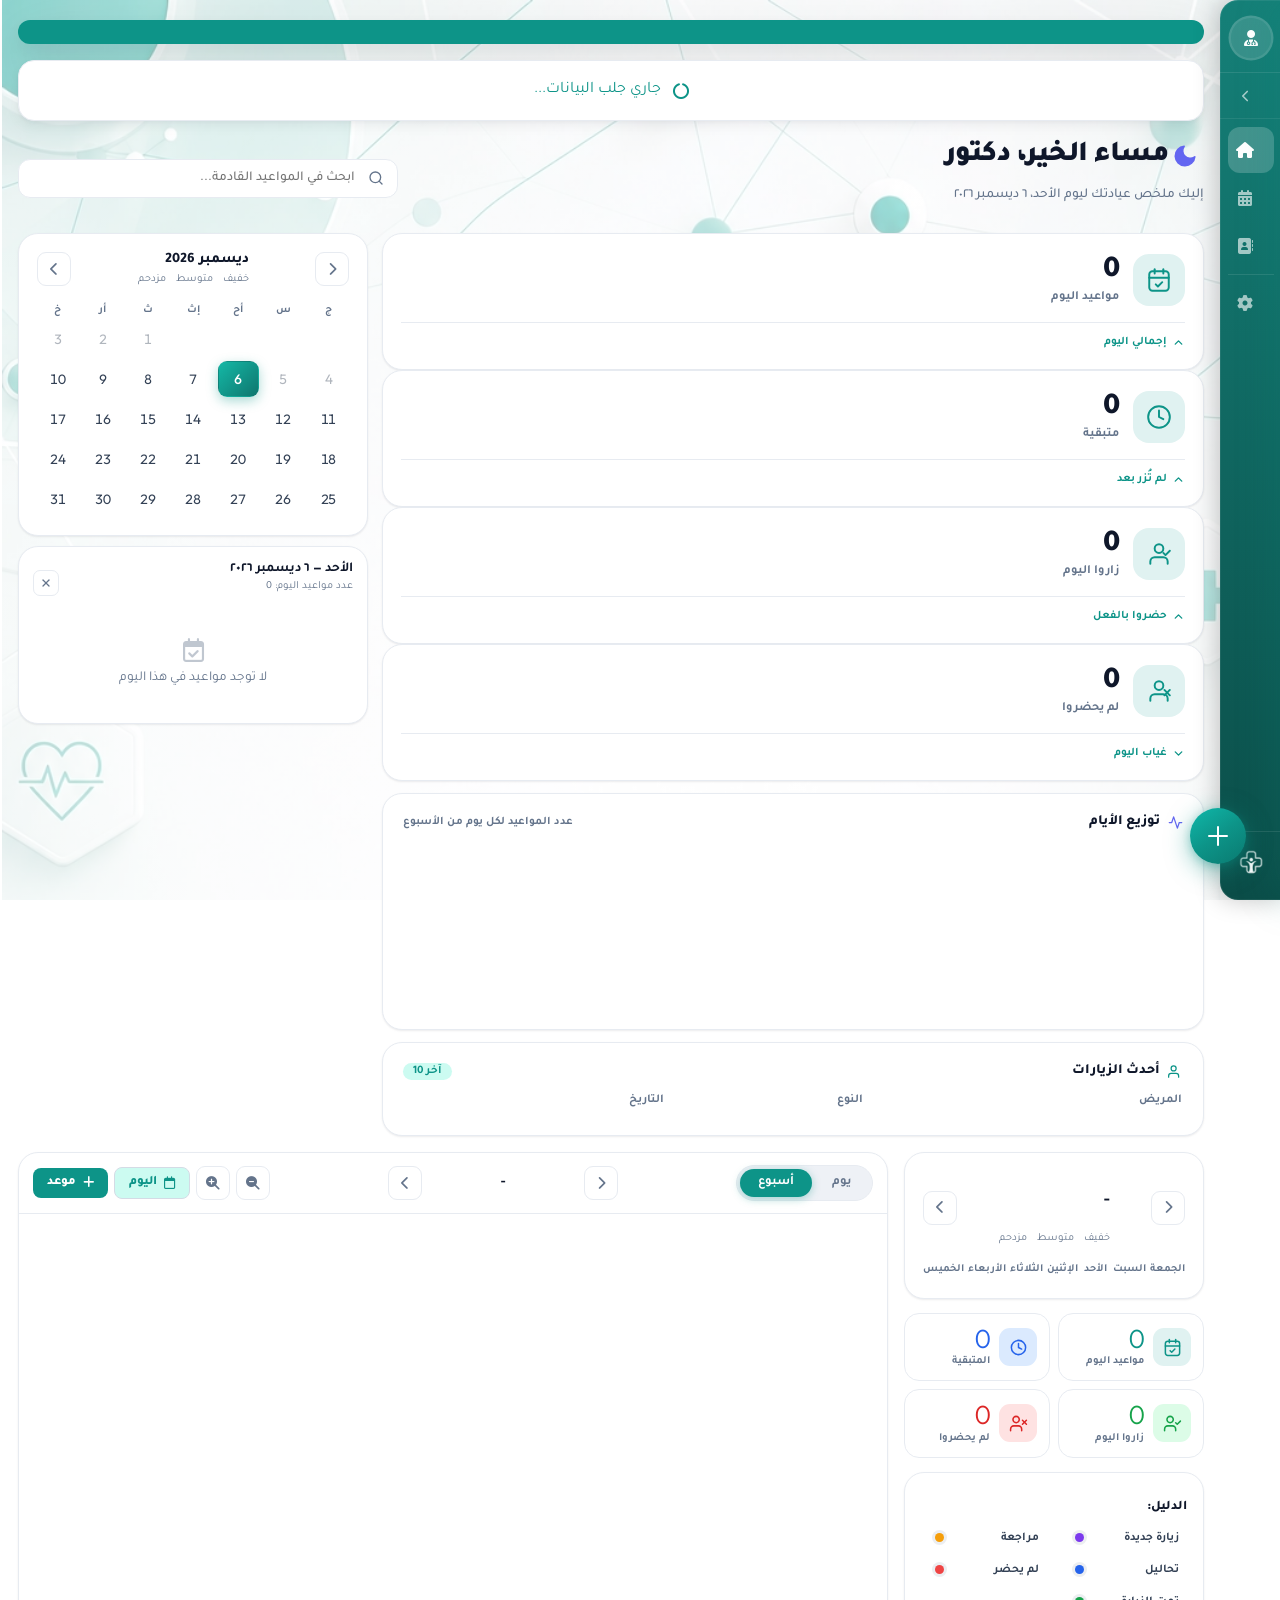
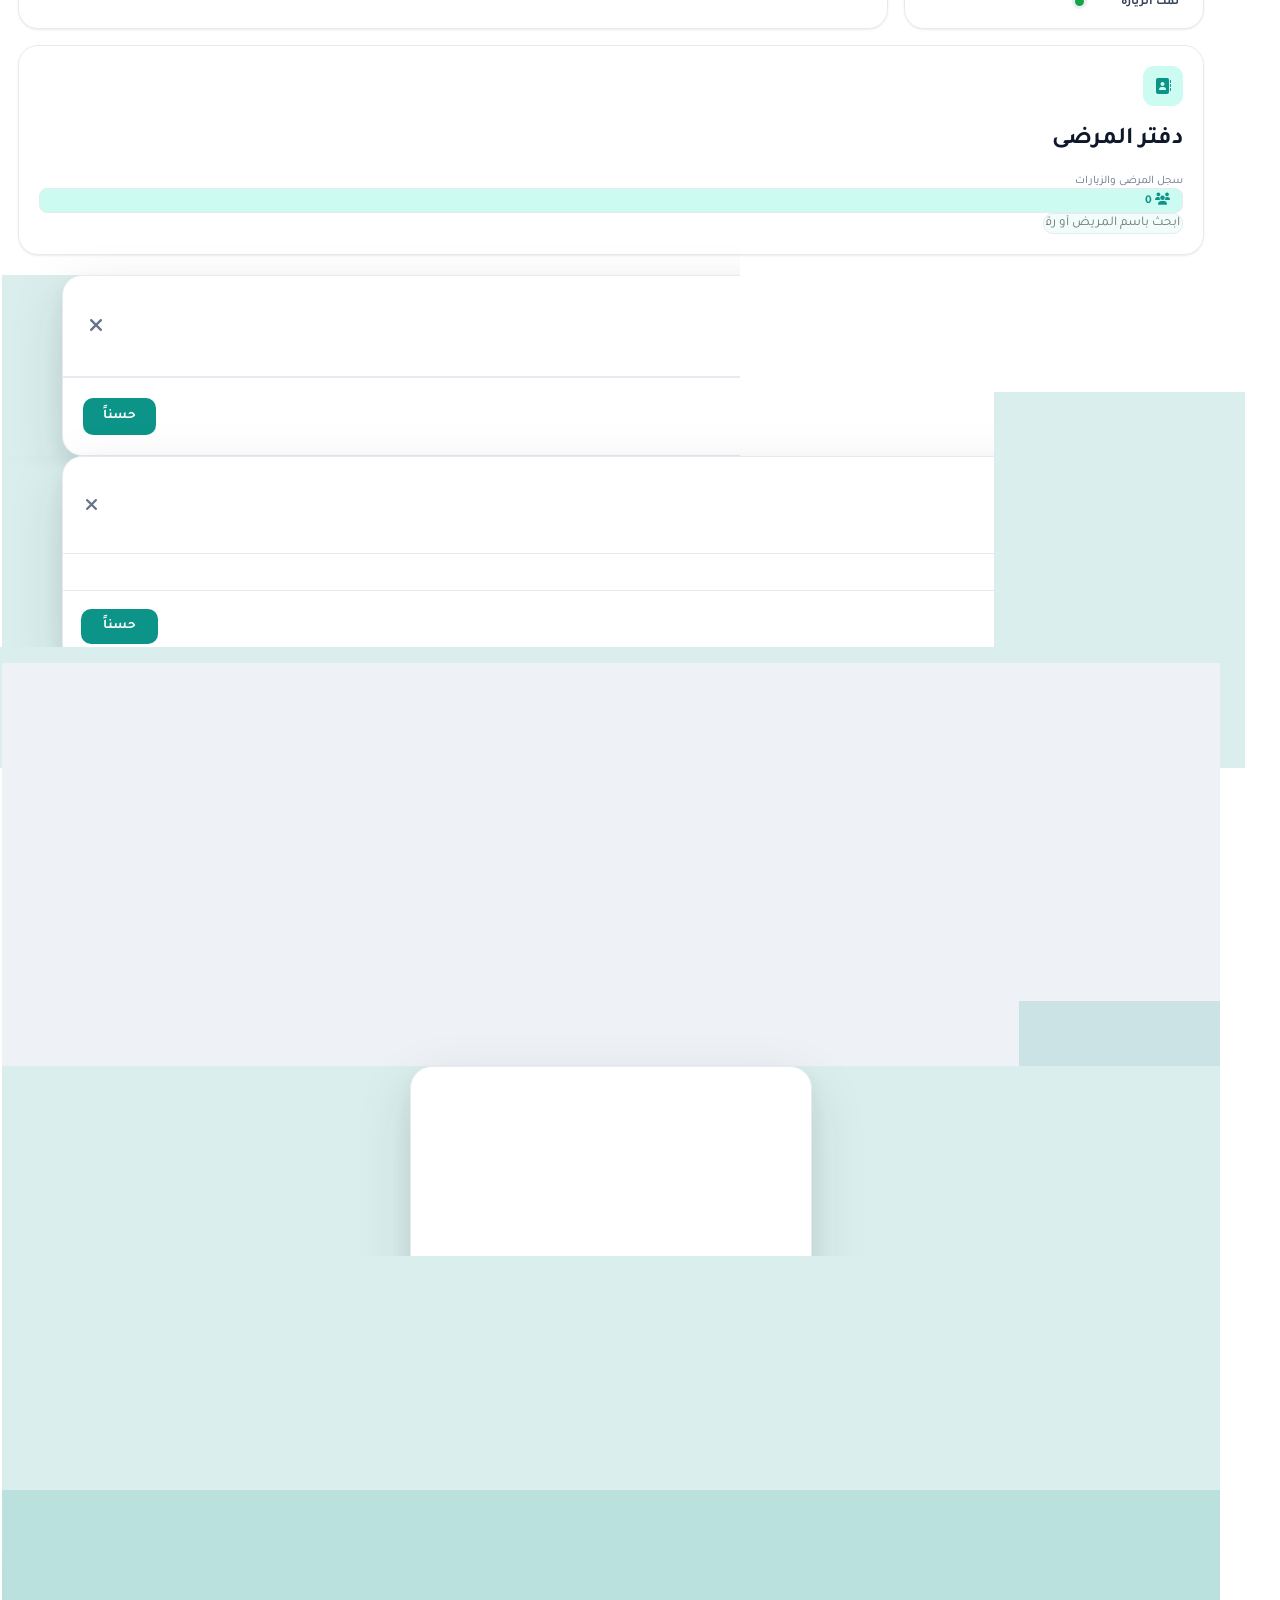
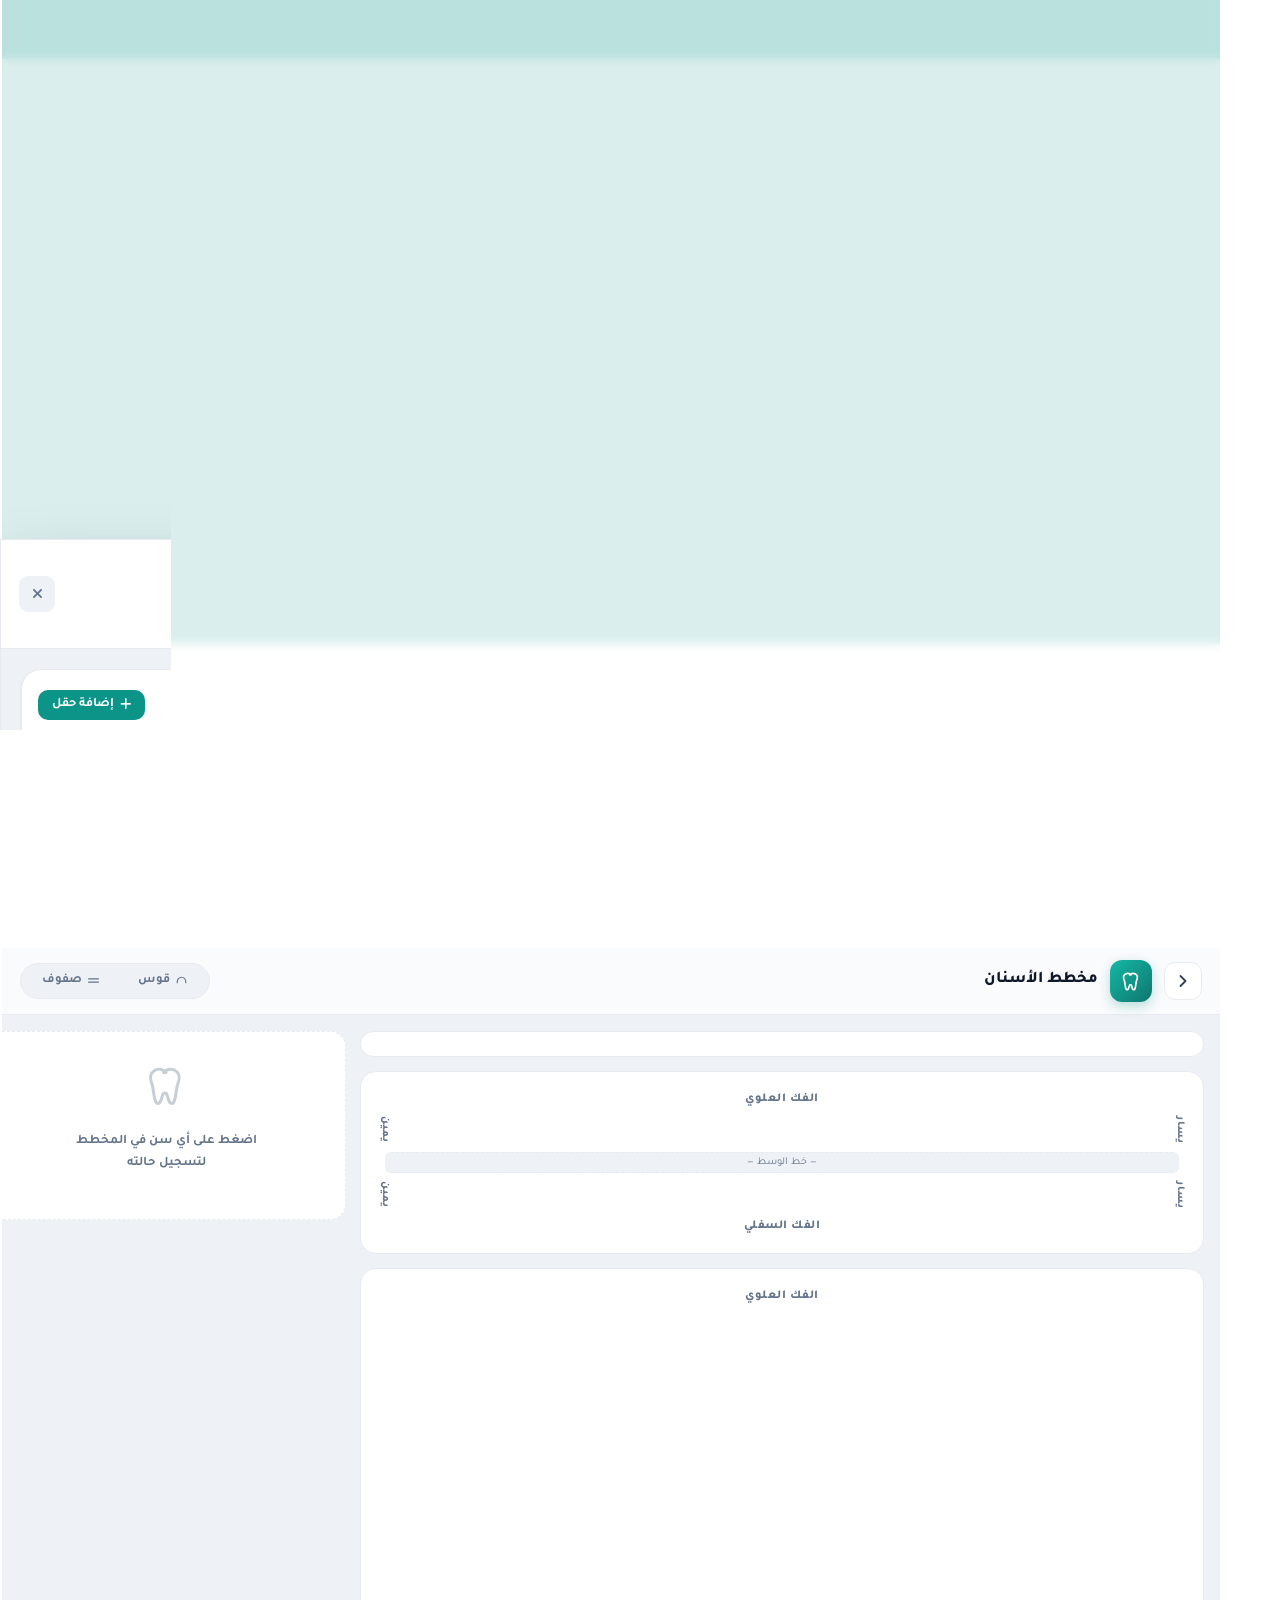
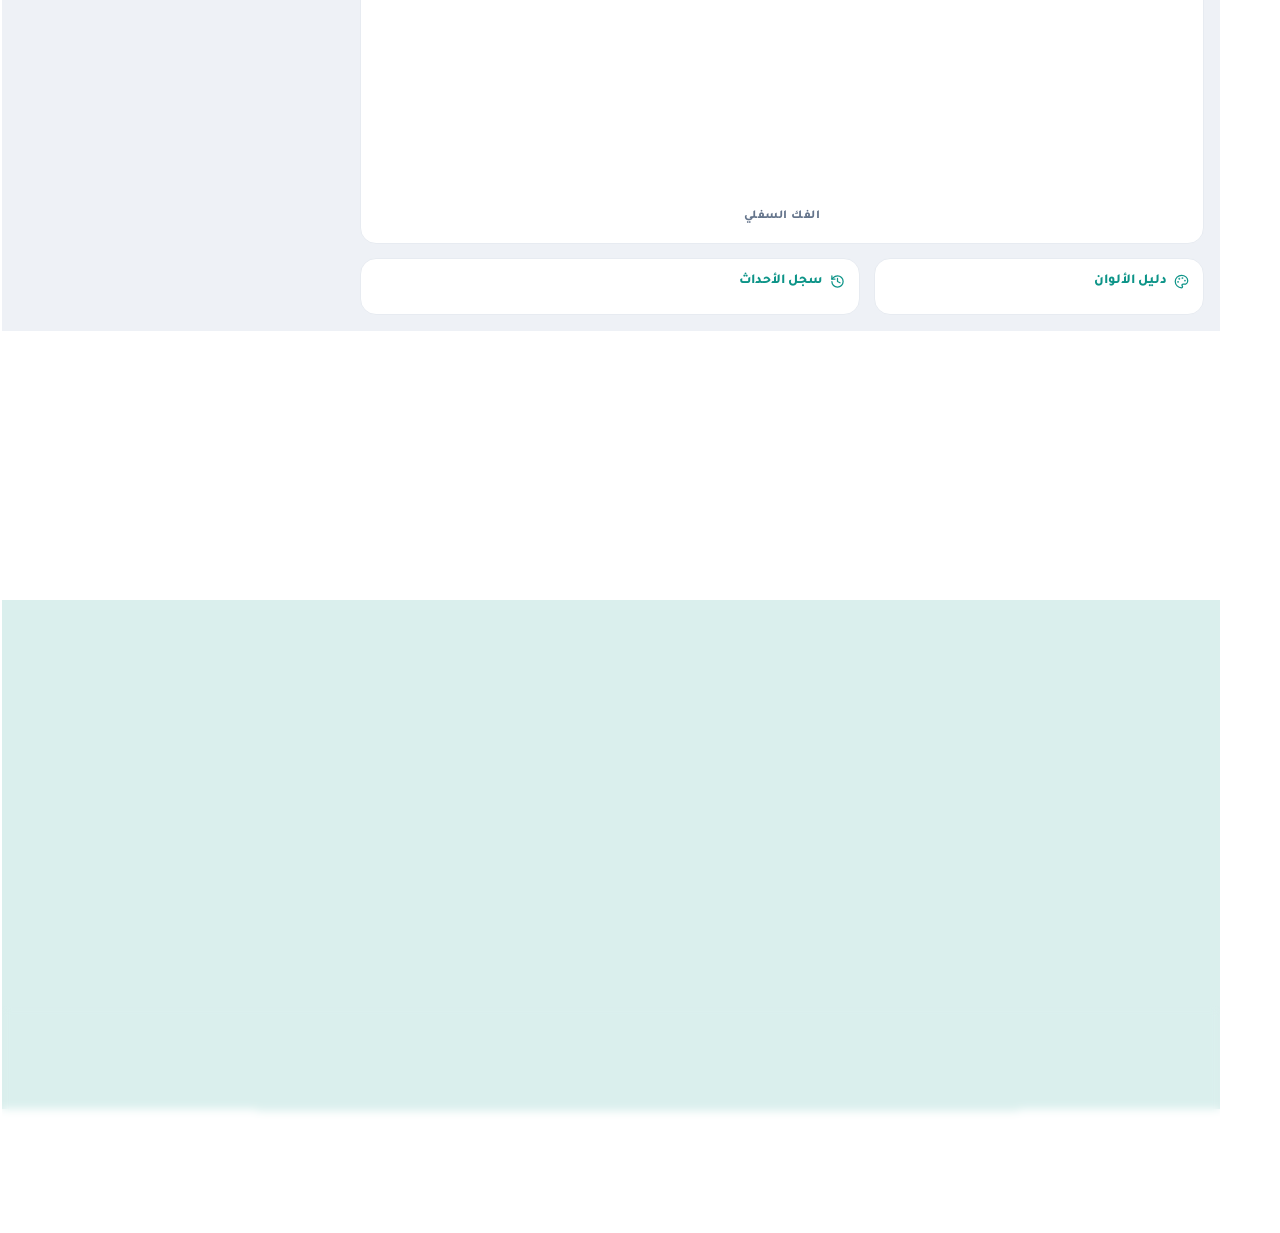
==== commit 19e4bc92: "Add files via upload" ====
--- a/app.html
+++ b/app.html
@@ -1,51 +1,27 @@
-<!DOCTYPE html>
+﻿<!DOCTYPE html>
 <html lang="ar" dir="rtl">
 <head>
   <meta charset="UTF-8" />
-  <meta name="viewport" content="width=device-width,initial-scale=1.0,maximum-scale=1.0,user-scalable=yes" />
-  <title>DocBook — لوحة الممرضة</title>
-
-  <!-- Tailwind CDN with custom teal palette -->
+  <meta name="viewport" content="width=device-width,initial-scale=1.0, maximum-scale=1.0, user-scalable=yes" />
+  <title>DocBook — لوحة الطبيب</title>
+  <meta name="theme-color" content="#0d9488" />
+  
   <script src="https://cdn.tailwindcss.com"></script>
-  <script>
-    tailwind.config = {
-      theme: {
-        extend: {
-          colors: {
-            'primary-1': '#f0fdfa',
-            'primary-2': '#ccfbf1',
-            'primary-3': '#5eead4',
-            'primary-4': '#2dd4bf',
-            'primary-5': '#14b8a6',
-            'primary-6': '#0d9488',
-            'primary-7': '#0f766e',
-            'primary-8': '#115e59',
-            'primary-9': '#134e4a',
-            'primary-10': '#042f2e',
-          }
-        }
-      }
-    }
-  </script>
-
-  <!-- Fonts -->
   <link rel="preconnect" href="https://fonts.googleapis.com">
   <link rel="preconnect" href="https://fonts.gstatic.com" crossorigin>
-  <link href="https://fonts.googleapis.com/css2?family=Tajawal:wght@300;400;500;700;800&family=IBM+Plex+Sans+Arabic:wght@400;500;600&family=DM+Mono:wght@400;500&family=Montserrat:wght@700;800&family=Roboto:wght@300;400&display=swap" rel="stylesheet">
+  <link href="https://fonts.googleapis.com/css2?family=Tajawal:wght@300;400;500;700;800&family=IBM+Plex+Sans+Arabic:wght@400;500;600&family=DM+Mono:wght@400;500&family=Space+Mono:wght@400;700&family=Montserrat:wght@700;800&family=Roboto:wght@300;400&family=Outfit:wght@200;300;400;500;600&display=swap" rel="stylesheet">
   <link rel="stylesheet" href="https://cdnjs.cloudflare.com/ajax/libs/font-awesome/6.4.0/css/all.min.css"/>
-  <script src="https://unpkg.com/lucide@latest/dist/umd/lucide.min.js"></script>
-
+  
   <link rel="stylesheet" href="styles.css">
 
   <!-- ═══════════════ PWA — DocBook ═══════════════ -->
-  <meta name="theme-color" content="#0d9488" />
   <meta name="application-name" content="DocBook" />
   <meta name="apple-mobile-web-app-capable" content="yes" />
   <meta name="apple-mobile-web-app-status-bar-style" content="black-translucent" />
   <meta name="apple-mobile-web-app-title" content="DocBook" />
   <meta name="mobile-web-app-capable" content="yes" />
   <meta name="msapplication-TileColor" content="#0d9488" />
-  <meta name="description" content="DocBook — نظام حجز المواعيد الطبية | لوحة الممرضة" />
+  <meta name="description" content="DocBook — نظام حجز المواعيد الطبية | لوحة الطبيب" />
   
   
   <!-- ════════════════════════════════════════════ -->
@@ -53,8 +29,8 @@
 
   <link rel="apple-touch-icon" sizes="192x192" href="./icon-192.png"/>
   <link rel="manifest" href="./manifest.json"/>
-  <script>/* PWA: تسجيل service worker (شبكة-أولاً) — مطلوب لتثبيت التطبيق على أندرويد */
-  if('serviceWorker'in navigator){window.addEventListener('load',function(){navigator.serviceWorker.register('sw.js').catch(function(){});});}</script>
+  <!-- PWA: تسجيل service worker (شبكة-أولاً) — مطلوب لتثبيت التطبيق على أندرويد -->
+  <script>if('serviceWorker'in navigator){window.addEventListener('load',function(){navigator.serviceWorker.register('sw.js').catch(function(){});});}</script>
 
 
   <!-- ═══════ Firebase SDK ═══════ -->
@@ -173,14 +149,13 @@
     .prm-copy{text-align:center;font-size:.7rem;color:var(--text-muted);padding:12px 20px 16px;border-top:1px solid var(--border);margin:0;}
   </style>
 </head>
-
 <body>
   <div id="loginOverlay" style="position:fixed;inset:0;z-index:9999;background:linear-gradient(145deg,#f0fdfa,#ccfbf1);display:none;align-items:center;justify-content:center;padding:20px;font-family:'Tajawal',sans-serif;">
     <div style="background:white;border-radius:28px;box-shadow:0 24px 72px rgba(13,148,136,.18);padding:40px 32px 36px;width:100%;max-width:420px;animation:loginCardIn .5s cubic-bezier(.34,1.56,.64,1);">
       <div style="text-align:center;margin-bottom:28px;">
         <div style="display:inline-flex;width:90px;height:90px;border-radius:24px;background:linear-gradient(135deg,#0d9488,#14b8a6);margin-bottom:16px;overflow:hidden;"><img src="./icon-192.png" style="width:90px;height:90px;object-fit:cover;" onerror="this.style.display='none'"/></div>
         <div style="font-size:1.7rem;font-weight:800;color:#0d9488;">DocBook</div>
-        <div style="font-size:.85rem;font-weight:600;color:#5f9ea0;margin-top:4px;">لوحة الممرضة</div>
+        <div style="font-size:.85rem;font-weight:600;color:#5f9ea0;margin-top:4px;">لوحة الطبيب</div>
       </div>
       <div id="loginForm">
         <div style="margin-bottom:16px;"><label style="display:block;font-size:.82rem;font-weight:700;color:#134e4a;margin-bottom:7px;">البريد الإلكتروني</label><input id="loginUser" type="email" placeholder="example@gmail.com" dir="ltr" style="width:100%;padding:13px 16px;border:2px solid #b2f5ea;border-radius:14px;font-size:.9rem;outline:none;box-sizing:border-box;font-family:inherit;background:#f0fdfa;" onfocus="this.style.borderColor='#0d9488'" onblur="this.style.borderColor='#b2f5ea'"/></div>
@@ -195,57 +170,89 @@
       </div>
     </div>
   </div>
-
-
-
-  <!-- ========== HEADER ========== -->
-  <header class="mobile-topbar">
-    <div class="mtb-brand" id="headerLogo" onclick="goToToday()">
-      <div class="mtb-avatar" id="headerLogoContainer">
-        <i class="fas fa-user-nurse" id="headerLogoIcon"></i>
-        <img id="headerLogoImg" class="hidden" src="" alt="شعار">
-      </div>
-      <div style="min-width:0;display:flex;flex-direction:column;">
-        <span class="mtb-name" id="dashboardTitle">لوحة الممرضة</span>
-        <span class="mtb-date" id="nurseHeaderDate">اليوم، التاريخ</span>
-      </div>
-    </div>
-    <div style="display:flex;align-items:center;gap:8px;">
-      <button class="mtb-btn" id="headerSearchBtn" onclick="toggleHeaderSearch()" title="بحث عن مريض">
-        <svg width="18" height="18" viewBox="0 0 24 24" fill="none" stroke="currentColor" stroke-width="2" stroke-linecap="round" stroke-linejoin="round"><circle cx="11" cy="11" r="8"/><line x1="21" y1="21" x2="16.65" y2="16.65"/></svg>
-      </button>
-      <button class="mtb-btn" onclick="openSettingsModal()" title="الإعدادات">
-        <svg width="18" height="18" viewBox="0 0 24 24" fill="none" stroke="currentColor" stroke-width="2" stroke-linecap="round" stroke-linejoin="round"><circle cx="12" cy="12" r="3"/><path d="M19.4 15a1.65 1.65 0 0 0 .33 1.82l.06.06a2 2 0 1 1-2.83 2.83l-.06-.06a1.65 1.65 0 0 0-1.82-.33 1.65 1.65 0 0 0-1 1.51V21a2 2 0 0 1-4 0v-.09A1.65 1.65 0 0 0 9 19.4a1.65 1.65 0 0 0-1.82.33l-.06.06a2 2 0 1 1-2.83-2.83l.06-.06a1.65 1.65 0 0 0 .33-1.82 1.65 1.65 0 0 0-1.51-1H3a2 2 0 0 1 0-4h.09A1.65 1.65 0 0 0 4.6 9a1.65 1.65 0 0 0-.33-1.82l-.06-.06a2 2 0 1 1 2.83-2.83l.06.06a1.65 1.65 0 0 0 1.82.33H9a1.65 1.65 0 0 0 1-1.51V3a2 2 0 0 1 4 0v.09a1.65 1.65 0 0 0 1 1.51 1.65 1.65 0 0 0 1.82-.33l.06-.06a2 2 0 1 1 2.83 2.83l-.06.06a1.65 1.65 0 0 0-.33 1.82V9a1.65 1.65 0 0 0 1.51 1H21a2 2 0 0 1 0 4h-.09a1.65 1.65 0 0 0-1.51 1z"/></svg>
-      </button>
-    </div>
-  </header>
-
-  <!-- شريط بحث المريض (موبايل) — يفتح من زر البحث بالهيدر -->
-  <div id="headerSearchBar" class="hidden">
-    <div class="search-wrapper" style="margin-bottom:0;">
-      <i class="fas fa-search search-icon"></i>
-      <input type="text" id="headerPatientSearch" class="search-input" placeholder="ابحث عن مريض بالاسم أو الهاتف..." oninput="renderHeaderPatientSearch()">
-      <button onclick="toggleHeaderSearch()" title="إغلاق" style="position:absolute; left:8px; top:50%; transform:translateY(-50%); background:none; border:none; color:var(--text-muted); cursor:pointer; font-size:1rem;"><i class="fas fa-times"></i></button>
-    </div>
-    <div id="headerSearchResults" style="display:flex; flex-direction:column; gap:6px; margin-top:10px; max-height:55vh; overflow-y:auto;"></div>
-  </div>
-
-  <!-- ========== APP BODY ========== -->
-  <div class="app-body">
+  <!-- ===== شاشة إعداد العيادة لأول تسجيل دخول (Onboarding) — تُدار من script.js ===== -->
+  <div id="onboardOverlay">
+    <div class="ob-card">
+      <aside class="ob-side">
+        <div class="ob-brand">
+          <div class="ob-blogo"><img src="./icon-192.png" alt="DocBook" onerror="this.style.display='none'"></div>
+          <div class="ob-wm"><b>DocBook</b><span>لوحة الطبيب</span></div>
+        </div>
+
+        <h1>إعداد عيادتك</h1>
+        <p>أكمل هذه الخطوات الأربع البسيطة لتجهيز عيادتك.</p>
+
+        <ol class="ob-steps">
+          <li class="ob-step current" data-step="0">
+            <div class="ob-dot"><span class="num">١</span><span class="tick">✓</span></div>
+            <div><b>معلومات الطبيب</b><small>الاسم والتخصّص</small></div>
+          </li>
+          <li class="ob-step" data-step="1">
+            <div class="ob-dot"><span class="num">٢</span><span class="tick">✓</span></div>
+            <div><b>بيانات العيادة</b><small>العنوان والتواصل</small></div>
+          </li>
+          <li class="ob-step" data-step="2">
+            <div class="ob-dot"><span class="num">٣</span><span class="tick">✓</span></div>
+            <div><b>تخصيص الاضبارة</b><small>خانات ملف المريض</small></div>
+          </li>
+          <li class="ob-step" data-step="3">
+            <div class="ob-dot"><span class="num">٤</span><span class="tick">✓</span></div>
+            <div><b>المراجعة</b><small>تأكيد وبدء العمل</small></div>
+          </li>
+        </ol>
+
+        <div class="ob-side-foot">يمكنك تعديل كل شيء لاحقاً من الإعدادات.</div>
+      </aside>
+
+      <main class="ob-main">
+        <div class="ob-prog"><i id="obProg" style="width:25%"></i></div>
+        <div id="obBody"></div>
+        <div class="ob-foot" id="obFoot">
+          <button class="ob-btn ghost" id="obBack" type="button">السابق</button>
+          <button class="ob-btn primary" id="obNext" type="button">التالي <span aria-hidden="true">←</span></button>
+        </div>
+      </main>
+    </div>
+  </div>
+
+  <div class="orb orb-1"></div>
+  <div class="orb orb-2"></div>
+  <div class="orb orb-3"></div>
+
+  <main style="max-width:100%;padding:20px 16px;display:flex;flex-direction:column;gap:20px;flex:1 0 auto;">
+
+    <!-- هيدر الموبايل: الشعار يميناً، البحث والإعدادات يساراً -->
+    <header class="mobile-topbar">
+      <div class="mtb-brand">
+        <div class="mtb-avatar" id="mtbAvatar"><i class="fas fa-user-md"></i></div>
+        <div style="min-width:0;display:flex;flex-direction:column;">
+          <span class="mtb-name" id="mtbName">لوحة الطبيب</span>
+          <span class="mtb-date" id="mtbDate"></span>
+        </div>
+      </div>
+      <div style="display:flex;align-items:center;gap:8px;">
+        <button class="mtb-btn" onclick="mobileHeaderSearch()" title="بحث في المواعيد القادمة">
+          <svg width="18" height="18" viewBox="0 0 24 24" fill="none" stroke="currentColor" stroke-width="2" stroke-linecap="round" stroke-linejoin="round"><circle cx="11" cy="11" r="8"/><line x1="21" y1="21" x2="16.65" y2="16.65"/></svg>
+        </button>
+        <button class="mtb-btn" onclick="openSettingsModal()" title="الإعدادات">
+          <svg width="18" height="18" viewBox="0 0 24 24" fill="none" stroke="currentColor" stroke-width="2" stroke-linecap="round" stroke-linejoin="round"><circle cx="12" cy="12" r="3"/><path d="M19.4 15a1.65 1.65 0 0 0 .33 1.82l.06.06a2 2 0 1 1-2.83 2.83l-.06-.06a1.65 1.65 0 0 0-1.82-.33 1.65 1.65 0 0 0-1 1.51V21a2 2 0 0 1-4 0v-.09A1.65 1.65 0 0 0 9 19.4a1.65 1.65 0 0 0-1.82.33l-.06.06a2 2 0 1 1-2.83-2.83l.06-.06a1.65 1.65 0 0 0 .33-1.82 1.65 1.65 0 0 0-1.51-1H3a2 2 0 0 1 0-4h.09A1.65 1.65 0 0 0 4.6 9a1.65 1.65 0 0 0-.33-1.82l-.06-.06a2 2 0 1 1 2.83-2.83l.06.06a1.65 1.65 0 0 0 1.82.33H9a1.65 1.65 0 0 0 1-1.51V3a2 2 0 0 1 4 0v.09a1.65 1.65 0 0 0 1 1.51 1.65 1.65 0 0 0 1.82-.33l.06-.06a2 2 0 1 1 2.83 2.83l-.06.06a1.65 1.65 0 0 0-.33 1.82V9a1.65 1.65 0 0 0 1.51 1H21a2 2 0 0 1 0 4h-.09a1.65 1.65 0 0 0-1.51 1z"/></svg>
+        </button>
+      </div>
+    </header>
 
     <!-- ====== FULL-HEIGHT COLLAPSIBLE RAIL ====== -->
     <nav class="rail" id="mainRail" role="navigation" aria-label="التنقل الرئيسي">
 
-      <!-- صورة الممرضة + الاسم (تظهر عند الفتح) -->
+      <!-- صورة الطبيب + الاسم -->
       <div class="rail-profile">
-        <div class="rail-avatar" id="sidebarNurseAvatar"><i class="fas fa-user-nurse"></i></div>
+        <div class="rail-avatar" id="sidebarDoctorAvatar"><i class="fas fa-user-md"></i></div>
         <div class="rail-profile-info">
-          <div class="rail-profile-name" id="sidebarNurseName">لوحة الممرضة</div>
-          <div class="rail-profile-date" id="sidebarNurseDate">اليوم، التاريخ</div>
-        </div>
-      </div>
-
-      <!-- زر الطي / الفتح (سهم) -->
+          <div class="rail-profile-name" id="sidebarDoctorName">لوحة الطبيب</div>
+          <div class="rail-profile-date" id="sidebarDoctorDate">اليوم، التاريخ</div>
+        </div>
+      </div>
+
+      <!-- زر الطي / الفتح -->
       <button class="rail-toggle" onclick="toggleRail()" data-tip="طي / فتح" aria-label="طي / فتح القائمة">
         <div class="rail-toggle-icon">
           <svg id="railArrowIcon" width="18" height="18" viewBox="0 0 24 24" fill="none" stroke="currentColor" stroke-width="2.2" stroke-linecap="round" stroke-linejoin="round" style="transition:transform .3s cubic-bezier(.4,0,.2,1);">
@@ -256,37 +263,32 @@
 
       <!-- عناصر التنقل -->
       <div class="rail-nav">
-        <!-- المواعيد -->
-        <button class="rail-nav-btn sidebar-item active" id="sidebarAppointments" onclick="toggleApptSubNav()" data-tip="المواعيد" aria-label="المواعيد">
-          <span class="rail-badge" id="apptNavDot" style="display:none;"></span>
-          <div class="rail-nav-icon"><i class="fas fa-calendar-check"></i></div>
+        <button class="rail-nav-btn sidebar-item active" id="sidebarHome" data-tip="الرئيسية" aria-label="الصفحة الرئيسية">
+          <div class="rail-nav-icon"><i class="fas fa-house"></i></div>
           <div class="rail-nav-label">
-            <span class="rail-nav-label-main" data-i18n="nav_appointments">المواعيد</span>
-            <span class="rail-nav-label-sub">الطلبات والمؤكدة</span>
+            <span class="rail-nav-label-main">الصفحة الرئيسية</span>
+            <span class="rail-nav-label-sub">لمحة عن يومك</span>
           </div>
         </button>
-        <!-- المرضى -->
-        <button class="rail-nav-btn sidebar-item" id="sidebarPatients" data-tip="دفتر المرضى" aria-label="دفتر المرضى">
+        <button class="rail-nav-btn sidebar-item" id="sidebarCalendar" data-tip="المواعيد" aria-label="المواعيد المؤكدة">
+          <div class="rail-nav-icon"><i class="fas fa-calendar-alt"></i></div>
+          <div class="rail-nav-label">
+            <span class="rail-nav-label-main">المواعيد المؤكدة</span>
+            <span class="rail-nav-label-sub">الروزنامة اليومية</span>
+          </div>
+        </button>
+        <button class="rail-nav-btn sidebar-item" id="sidebarPatients" data-tip="المرضى" aria-label="دفتر المرضى">
           <div class="rail-nav-icon"><i class="fas fa-address-book"></i></div>
           <div class="rail-nav-label">
-            <span class="rail-nav-label-main" data-i18n="nav_patients">دفتر المرضى</span>
-            <span class="rail-nav-label-sub">سجل المرضى</span>
-          </div>
-        </button>
-        <!-- الروزنامة -->
-        <button class="rail-nav-btn sidebar-item" id="sidebarCalendar" data-tip="الروزنامة" aria-label="الروزنامة">
-          <div class="rail-nav-icon"><i class="fas fa-calendar-alt"></i></div>
-          <div class="rail-nav-label">
-            <span class="rail-nav-label-main" data-i18n="nav_calendar">الروزنامة</span>
-            <span class="rail-nav-label-sub">التقويم اليومي</span>
+            <span class="rail-nav-label-main">دفتر المرضى</span>
+            <span class="rail-nav-label-sub">سجل المرضى والزيارات</span>
           </div>
         </button>
         <div class="rail-divider"></div>
-        <!-- الإعدادات -->
         <button class="rail-nav-btn sidebar-item" id="sidebarSettingsBtn" onclick="openSettingsModal()" data-tip="الإعدادات" aria-label="الإعدادات">
           <div class="rail-nav-icon"><i class="fas fa-cog"></i></div>
           <div class="rail-nav-label">
-            <span class="rail-nav-label-main" data-i18n="settings">الإعدادات</span>
+            <span class="rail-nav-label-main">الإعدادات</span>
             <span class="rail-nav-label-sub">ضبط التطبيق</span>
           </div>
         </button>
@@ -305,850 +307,352 @@
 
     </nav>
 
-    <!-- Hidden div for JS compatibility -->
-    <div id="sidebarApptSub" style="display:none;">
-      <button id="subPending"></button><button id="subAccepted"></button>
-      <span id="subBadgePending" style="display:none;">0</span><span id="subBadgeAccepted" style="display:none;">0</span>
-    </div>
-
-    <!-- Content -->
     <div class="content-area">
-
-      <!-- Toast -->
-      <div id="toast" class="toast hidden">
-        <div id="toastContent"></div>
-      </div>
-
-      <!-- Loader -->
+      <div id="toast" class="toast hidden fixed top-4 left-1/2 -translate-x-1/2 z-[9999] w-11/12 max-w-md">
+        <div id="toastContent" style="padding:12px 16px;border-radius:16px;box-shadow:var(--shadow-lg);font-weight:700;font-size:.875rem;display:flex;align-items:center;gap:12px;background:var(--primary);color:white"></div>
+      </div>
+
       <div id="loader" class="hidden">
-        <div class="glass-card p-5 flex items-center gap-3 justify-center">
-          <i class="fas fa-circle-notch fa-spin" style="color:var(--primary); font-size:1.2rem;"></i>
-          <span style="font-weight:700; color:var(--primary);">جاري جلب البيانات...</span>
-        </div>
-      </div>
-
-      <!-- ========== APPOINTMENTS SECTION ========== -->
-      <section id="appointmentsSection" class="hidden">
-
-        <!-- Tab bar -->
-        <div style="display:flex; justify-content:center; margin-bottom:14px;">
-        <div style="background:var(--surface); border:1.5px solid var(--border); border-radius:50px; padding:5px; display:flex; gap:5px; box-shadow:var(--shadow-sm); width:100%; max-width:420px;">
-          <button id="apptTabBtnPending" onclick="selectApptSub('pending')"
-            style="flex:1; display:flex; align-items:center; justify-content:center; gap:7px; padding:9px 14px; border-radius:50px; border:none; cursor:pointer; font-family:inherit; font-weight:700; font-size:.82rem; transition:all .22s; background:transparent; color:var(--text-muted);">
-            <!-- Bell / new request icon -->
-            <svg width="16" height="16" viewBox="0 0 24 24" fill="none" stroke="currentColor" stroke-width="2" stroke-linecap="round" stroke-linejoin="round" style="flex-shrink:0;">
-              <path d="M18 8A6 6 0 0 0 6 8c0 7-3 9-3 9h18s-3-2-3-9"/>
-              <path d="M13.73 21a2 2 0 0 1-3.46 0"/>
-              <line x1="12" y1="2" x2="12" y2="3"/>
-            </svg>
-            طلبات جديدة
-            <span id="apptBadgePending" style="min-width:20px;height:20px;padding:0 5px;border-radius:50px;display:inline-flex;align-items:center;justify-content:center;font-size:.72rem;font-weight:800;background:var(--border);color:var(--text-muted);transition:all .22s;">0</span>
-          </button>
-          <button id="apptTabBtnAccepted" onclick="selectApptSub('accepted')"
-            style="flex:1; display:flex; align-items:center; justify-content:center; gap:7px; padding:9px 14px; border-radius:50px; border:none; cursor:pointer; font-family:inherit; font-weight:700; font-size:.82rem; transition:all .22s; background:var(--primary); color:white; box-shadow:0 2px 12px rgba(13,148,136,.3);">
-            <!-- Calendar check icon -->
-            <svg width="16" height="16" viewBox="0 0 24 24" fill="none" stroke="currentColor" stroke-width="2" stroke-linecap="round" stroke-linejoin="round" style="flex-shrink:0;">
-              <rect x="3" y="4" width="18" height="18" rx="2" ry="2"/>
-              <line x1="16" y1="2" x2="16" y2="6"/>
-              <line x1="8" y1="2" x2="8" y2="6"/>
-              <line x1="3" y1="10" x2="21" y2="10"/>
-              <polyline points="9 16 11 18 15 14"/>
-            </svg>
-            مواعيد مؤكدة
-            <span id="apptBadgeAccepted" style="min-width:20px;height:20px;padding:0 5px;border-radius:50px;display:inline-flex;align-items:center;justify-content:center;font-size:.72rem;font-weight:800;background:rgba(255,255,255,.25);color:white;transition:all .22s;">0</span>
-          </button>
-        </div>
-        </div><!-- end tab-bar centering wrapper -->
-
-        <!-- Dual view -->
-        <div id="appointmentsDualView">
-
-          <!-- Pending Column -->
-          <div class="glass-card">
-            <div id="pendingCardsContainer"></div>
-          </div>
-
-          <!-- Accepted Column -->
-          <div class="glass-card">
-            <div class="search-wrapper" style="margin-bottom:14px;">
-              <i class="fas fa-search search-icon"></i>
-              <input type="text" id="searchInput" class="search-input" placeholder="ابحث بالاسم - رقم الهاتف - التاريخ">
-            </div>
-            <div id="acceptedCardsContainer"></div>
-          </div>
-
-        </div>
-
-        <!-- Hidden legacy containers kept for JS compatibility -->
-        <div id="appointmentsContentContainer" style="display:none;">
-          <div id="appointmentsGridContainer">
-            <div id="searchContainer"><input type="text" id="searchInputLegacy"></div>
-            <div id="appointmentsCardsDesktop"></div>
-          </div>
-          <div id="manualFormContainer"></div>
-        </div>
-        <!-- Hidden tab elements for JS compatibility -->
-        <div style="display:none;">
-          <div id="appointmentsPendingTab"></div>
-          <div id="appointmentsAcceptedTab"></div>
-        </div>
-
+        <div style="background:var(--surface);border:1.5px solid var(--border);border-radius:16px;padding:20px;display:flex;align-items:center;gap:12px;justify-content:center;box-shadow:var(--shadow)">
+          <i class="fas fa-circle-notch fa-spin text-lg" style="color:var(--primary)"></i>
+          <span class="font-bold" style="color:var(--primary)">جاري جلب البيانات...</span>
+        </div>
+      </div>
+
+      <!-- قسم الروزنامة -->
+      <!-- قسم الصفحة الرئيسية -->
+      <section id="homeSection">
+        <div style="display:flex;flex-direction:column;gap:12px;">
+
+          <!-- ① الترحيب -->
+          <div style="display:flex;align-items:center;justify-content:space-between;gap:16px;padding:2px 0 4px 0;flex-wrap:wrap;">
+            <div>
+              <h1 id="homeGreeting" style="font-size:clamp(1.3rem,3vw,1.8rem);font-weight:900;color:var(--text-primary);margin:0;line-height:1.2;letter-spacing:-0.5px;">صباح الخير دكتور 👋</h1>
+              <p id="homeDateLabel" style="font-size:.85rem;color:var(--text-muted);margin-top:4px;font-weight:500;">-</p>
+            </div>
+            <!-- خانة البحث العالمي -->
+            <div id="globalSearchWrap" style="position:relative;min-width:260px;max-width:380px;flex:1;">
+              <div style="position:relative;display:flex;align-items:center;">
+                <svg width="16" height="16" viewBox="0 0 24 24" fill="none" stroke="var(--text-muted)" stroke-width="2" stroke-linecap="round" stroke-linejoin="round" style="position:absolute;right:14px;pointer-events:none;z-index:1;flex-shrink:0;">
+                  <circle cx="11" cy="11" r="8"/><line x1="21" y1="21" x2="16.65" y2="16.65"/>
+                </svg>
+                <input id="globalSearchInput" type="text" placeholder="ابحث في المواعيد القادمة..." autocomplete="off"
+                  style="width:100%;padding:10px 42px 10px 14px;border-radius:12px;border:1.5px solid var(--border);background:var(--surface);color:var(--text-primary);font-family:inherit;font-size:.85rem;font-weight:500;outline:none;transition:border-color .2s,box-shadow .2s;box-sizing:border-box;"
+                  onfocus="this.style.borderColor='var(--primary)';this.style.boxShadow='0 0 0 3px var(--primary-faint)'"
+                  onblur="this.style.borderColor='var(--border)';this.style.boxShadow='none'"
+                >
+              </div>
+              <!-- نتائج البحث -->
+              <div id="globalSearchResults" style="display:none;position:absolute;top:calc(100% + 6px);right:0;left:0;background:var(--surface);border:1.5px solid var(--border);border-radius:14px;box-shadow:0 8px 32px rgba(0,0,0,.13);z-index:9999;max-height:320px;overflow-y:auto;"></div>
+            </div>
+          </div>
+
+          <!-- layout ثنائي: يسار=بطاقات+رسوم | يمين=روزنامة+تفاصيل -->
+          <div id="homeTwoCol" style="display:grid;grid-template-columns:1fr;gap:14px;align-items:start;">
+
+            <!-- العمود الأيسر -->
+            <div id="homeLeftCol" style="display:flex;flex-direction:column;gap:12px;">
+
+          <!-- ② ٤ بطاقات ملخص اليوم — MediCare Style -->
+          <div class="grid grid-cols-2 lg:grid-cols-4 gap-3" id="homeSummaryGrid">
+
+            <!-- مواعيد اليوم -->
+            <div class="home-mini-card glass-card" style="padding:20px 18px;">
+              <div style="display:flex;align-items:center;gap:14px;">
+                <div style="width:52px;height:52px;border-radius:16px;background:#e0f2f1;flex-shrink:0;display:flex;align-items:center;justify-content:center;">
+                  <svg width="26" height="26" viewBox="0 0 24 24" fill="none" stroke="#0d9488" stroke-width="1.8" stroke-linecap="round" stroke-linejoin="round">
+                    <rect x="3" y="4" width="18" height="18" rx="3"/><line x1="16" y1="2" x2="16" y2="6"/><line x1="8" y1="2" x2="8" y2="6"/><line x1="3" y1="10" x2="21" y2="10"/><polyline points="9 16 11 18 15 14"/>
+                  </svg>
+                </div>
+                <div>
+                  <div id="homeStatTotal" style="font-size:1.9rem;font-weight:900;color:var(--text-primary);line-height:1;letter-spacing:-1px;">0</div>
+                  <div style="font-size:.78rem;color:var(--text-muted);font-weight:600;margin-top:3px;">مواعيد اليوم</div>
+                </div>
+              </div>
+              <div style="margin-top:16px;padding-top:13px;border-top:1.5px solid var(--border);display:flex;align-items:center;gap:5px;">
+                <svg width="13" height="13" viewBox="0 0 24 24" fill="none" stroke="#0d9488" stroke-width="2.5" stroke-linecap="round" stroke-linejoin="round"><polyline points="18 15 12 9 6 15"/></svg>
+                <span style="font-size:.72rem;color:#0d9488;font-weight:700;">إجمالي اليوم</span>
+              </div>
+            </div>
+
+            <!-- المتبقية -->
+            <div class="home-mini-card glass-card" style="padding:20px 18px;">
+              <div style="display:flex;align-items:center;gap:14px;">
+                <div style="width:52px;height:52px;border-radius:16px;background:#e0f2f1;flex-shrink:0;display:flex;align-items:center;justify-content:center;">
+                  <svg width="26" height="26" viewBox="0 0 24 24" fill="none" stroke="#0d9488" stroke-width="1.8" stroke-linecap="round" stroke-linejoin="round">
+                    <circle cx="12" cy="12" r="10"/><polyline points="12 6 12 12 16 14"/>
+                  </svg>
+                </div>
+                <div>
+                  <div id="homeStatRemaining" style="font-size:1.9rem;font-weight:900;color:var(--text-primary);line-height:1;letter-spacing:-1px;">0</div>
+                  <div style="font-size:.78rem;color:var(--text-muted);font-weight:600;margin-top:3px;">متبقية</div>
+                </div>
+              </div>
+              <div style="margin-top:16px;padding-top:13px;border-top:1.5px solid var(--border);display:flex;align-items:center;gap:5px;">
+                <svg width="13" height="13" viewBox="0 0 24 24" fill="none" stroke="#0d9488" stroke-width="2.5" stroke-linecap="round" stroke-linejoin="round"><polyline points="18 15 12 9 6 15"/></svg>
+                <span style="font-size:.72rem;color:#0d9488;font-weight:700;">لم تُزر بعد</span>
+              </div>
+            </div>
+
+            <!-- الحضور -->
+            <div class="home-mini-card glass-card" style="padding:20px 18px;">
+              <div style="display:flex;align-items:center;gap:14px;">
+                <div style="width:52px;height:52px;border-radius:16px;background:#e0f2f1;flex-shrink:0;display:flex;align-items:center;justify-content:center;">
+                  <svg width="26" height="26" viewBox="0 0 24 24" fill="none" stroke="#0d9488" stroke-width="1.8" stroke-linecap="round" stroke-linejoin="round">
+                    <path d="M20 21v-2a4 4 0 0 0-4-4H8a4 4 0 0 0-4 4v2"/><circle cx="12" cy="7" r="4"/><polyline points="16 11 18 13 22 9"/>
+                  </svg>
+                </div>
+                <div>
+                  <div id="homeStatVisited" style="font-size:1.9rem;font-weight:900;color:var(--text-primary);line-height:1;letter-spacing:-1px;">0</div>
+                  <div style="font-size:.78rem;color:var(--text-muted);font-weight:600;margin-top:3px;">زاروا اليوم</div>
+                </div>
+              </div>
+              <div style="margin-top:16px;padding-top:13px;border-top:1.5px solid var(--border);display:flex;align-items:center;gap:5px;">
+                <svg width="13" height="13" viewBox="0 0 24 24" fill="none" stroke="#0d9488" stroke-width="2.5" stroke-linecap="round" stroke-linejoin="round"><polyline points="18 15 12 9 6 15"/></svg>
+                <span style="font-size:.72rem;color:#0d9488;font-weight:700;">حضروا بالفعل</span>
+              </div>
+            </div>
+
+            <!-- الغياب -->
+            <div class="home-mini-card glass-card" style="padding:20px 18px;">
+              <div style="display:flex;align-items:center;gap:14px;">
+                <div style="width:52px;height:52px;border-radius:16px;background:#e0f2f1;flex-shrink:0;display:flex;align-items:center;justify-content:center;">
+                  <svg width="26" height="26" viewBox="0 0 24 24" fill="none" stroke="#0d9488" stroke-width="1.8" stroke-linecap="round" stroke-linejoin="round">
+                    <path d="M20 21v-2a4 4 0 0 0-4-4H8a4 4 0 0 0-4 4v2"/><circle cx="12" cy="7" r="4"/><line x1="17" y1="11" x2="22" y2="16"/><line x1="22" y1="11" x2="17" y2="16"/>
+                  </svg>
+                </div>
+                <div>
+                  <div id="homeStatNoShow" style="font-size:1.9rem;font-weight:900;color:var(--text-primary);line-height:1;letter-spacing:-1px;">0</div>
+                  <div style="font-size:.78rem;color:var(--text-muted);font-weight:600;margin-top:3px;">لم يحضروا</div>
+                </div>
+              </div>
+              <div style="margin-top:16px;padding-top:13px;border-top:1.5px solid var(--border);display:flex;align-items:center;gap:5px;">
+                <svg width="13" height="13" viewBox="0 0 24 24" fill="none" stroke="#0d9488" stroke-width="2.5" stroke-linecap="round" stroke-linejoin="round"><polyline points="6 9 12 15 18 9"/></svg>
+                <span style="font-size:.72rem;color:#0d9488;font-weight:700;">غياب اليوم</span>
+              </div>
+            </div>
+
+          </div>
+
+          <!-- بطاقات الملخّص الموحّدة (موبايل فقط) -->
+          <div id="homeStatsMobile">
+            <div class="msum total"><div class="msum-ic"><svg width="19" height="19" viewBox="0 0 24 24" fill="none" stroke="#0d9488" stroke-width="1.9" stroke-linecap="round" stroke-linejoin="round"><rect x="3" y="4" width="18" height="18" rx="3"/><line x1="16" y1="2" x2="16" y2="6"/><line x1="8" y1="2" x2="8" y2="6"/><line x1="3" y1="10" x2="21" y2="10"/><polyline points="9 16 11 18 15 14"/></svg></div><div><div class="msum-n" id="msTotal">0</div><div class="msum-l">مواعيد اليوم</div></div></div>
+            <div class="msum rem"><div class="msum-ic"><svg width="19" height="19" viewBox="0 0 24 24" fill="none" stroke="#2563eb" stroke-width="1.9" stroke-linecap="round" stroke-linejoin="round"><circle cx="12" cy="12" r="9"/><polyline points="12 7 12 12 16 14"/></svg></div><div><div class="msum-n" id="msRem">0</div><div class="msum-l">المتبقية</div></div></div>
+            <div class="msum vis"><div class="msum-ic"><svg width="19" height="19" viewBox="0 0 24 24" fill="none" stroke="#16a34a" stroke-width="1.9" stroke-linecap="round" stroke-linejoin="round"><path d="M16 21v-2a4 4 0 0 0-4-4H6a4 4 0 0 0-4 4v2"/><circle cx="9" cy="7" r="4"/><polyline points="16 11 18 13 22 9"/></svg></div><div><div class="msum-n" id="msVis">0</div><div class="msum-l">زاروا اليوم</div></div></div>
+            <div class="msum abs"><div class="msum-ic"><svg width="19" height="19" viewBox="0 0 24 24" fill="none" stroke="#dc2626" stroke-width="1.9" stroke-linecap="round" stroke-linejoin="round"><path d="M16 21v-2a4 4 0 0 0-4-4H6a4 4 0 0 0-4 4v2"/><circle cx="9" cy="7" r="4"/><line x1="17" y1="8" x2="22" y2="13"/><line x1="22" y1="8" x2="17" y2="13"/></svg></div><div><div class="msum-n" id="msAbs">0</div><div class="msum-l">لم يحضروا</div></div></div>
+          </div>
+
+
+              <!-- توزيع الأيام — مخطط أعمدة -->
+              <div class="glass-card" id="homeDayDistCard">
+                <div style="display:flex;align-items:center;justify-content:space-between;margin-bottom:12px;">
+                  <h3 style="font-size:.88rem;font-weight:800;color:var(--text-primary);margin:0;display:flex;align-items:center;gap:8px;">
+                    <svg width="15" height="15" viewBox="0 0 24 24" fill="none" stroke="#6366f1" stroke-width="2" stroke-linecap="round" stroke-linejoin="round"><polyline points="22 12 18 12 15 21 9 3 6 12 2 12"/></svg>
+                    توزيع الأيام
+                  </h3>
+                  <span style="font-size:.72rem;color:var(--text-muted);font-weight:600;">عدد المواعيد لكل يوم من الأسبوع</span>
+                </div>
+                <div id="homeWeekdayBarsWrap" style="display:block;width:100%;height:160px;position:relative;"></div>
+                <div id="homeWeekdayBarsLabels" style="display:flex;gap:6px;margin-top:6px;direction:ltr;"></div>
+              </div>
+
+              <!-- أحدث الزيارات (بعرض كامل بعد إزالة توزيع الزيارات) -->
+              <div class="grid grid-cols-1 gap-3" id="homeDistRow" style="gap:12px;">
+
+                <!-- أحدث الزيارات (10 فقط) -->
+                <div class="glass-card" id="homeRecentCard">
+                  <div style="display:flex;align-items:center;justify-content:space-between;margin-bottom:12px;">
+                    <h3 style="font-size:.88rem;font-weight:800;color:var(--text-primary);margin:0;display:flex;align-items:center;gap:8px;">
+                      <svg width="15" height="15" viewBox="0 0 24 24" fill="none" stroke="var(--primary)" stroke-width="2" stroke-linecap="round" stroke-linejoin="round"><path d="M17 21v-2a4 4 0 0 0-4-4H5a4 4 0 0 0-4 4v2"/><circle cx="9" cy="7" r="4"/></svg>
+                      أحدث الزيارات
+                    </h3>
+                    <span style="font-size:.72rem;background:var(--primary-light);color:var(--primary);padding:2px 10px;border-radius:20px;font-weight:700;">آخر 10</span>
+                  </div>
+                  <div style="overflow-y:auto;max-height:200px;">
+                    <table style="width:100%;font-size:.82rem;border-collapse:collapse;">
+                      <thead><tr>
+                        <th style="text-align:right;color:var(--text-muted);font-weight:700;padding-bottom:8px;font-size:.75rem;">المريض</th>
+                        <th style="text-align:right;color:var(--text-muted);font-weight:700;padding-bottom:8px;font-size:.75rem;">النوع</th>
+                        <th style="text-align:right;color:var(--text-muted);font-weight:700;padding-bottom:8px;font-size:.75rem;">التاريخ</th>
+                      </tr></thead>
+                      <tbody id="homeRecentVisitsTable"></tbody>
+                    </table>
+                  </div>
+                </div>
+
+              </div>
+
+          <!-- ⑨ تنبيهات النظام -->
+          <div id="homeAlertsWrap" style="display:none;flex-direction:column;gap:8px;"></div>
+
+            </div><!-- /homeLeftCol -->
+
+            <!-- العمود الأيمن: الروزنامة + تفاصيل اليوم -->
+            <div id="homeRightCol" style="display:flex;flex-direction:column;gap:12px;position:sticky;top:16px;">
+          <!-- ④ الروزنامة الرئيسية مع لوحة اليوم -->
+          <div id="homeCalendarSection" style="display:flex;flex-direction:column;gap:10px;">
+            <div class="compact-calendar-container" style="flex:0 0 auto;padding:18px;">
+                <div class="compact-calendar-header" style="margin-bottom:14px;">
+                  <button id="homePrevMonthBtn" class="compact-nav-btn" style="width:34px;height:34px;font-size:.85rem;"><i class="fas fa-chevron-right"></i></button>
+                  <div class="text-center">
+                    <h3 id="homeCurrentMonth" style="font-size:.9rem;font-weight:800;color:var(--text-primary);margin:0 0 3px 0;">-</h3>
+                    <div class="density-legend" style="font-size:.68rem;gap:10px;">
+                      <div class="flex items-center gap-1"><div class="w-2 h-2 rounded-full compact-dot-low"></div><span>خفيف</span></div>
+                      <div class="flex items-center gap-1"><div class="w-2 h-2 rounded-full compact-dot-medium"></div><span>متوسط</span></div>
+                      <div class="flex items-center gap-1"><div class="w-2 h-2 rounded-full compact-dot-high"></div><span>مزدحم</span></div>
+                    </div>
+                  </div>
+                  <button id="homeNextMonthBtn" class="compact-nav-btn" style="width:34px;height:34px;font-size:.85rem;"><i class="fas fa-chevron-left"></i></button>
+                </div>
+                <div class="compact-calendar-grid mb-1" style="gap:4px;">
+                  <div class="compact-calendar-day-name" style="font-size:.68rem;padding:4px 0;">ج</div><div class="compact-calendar-day-name" style="font-size:.68rem;padding:4px 0;">س</div><div class="compact-calendar-day-name" style="font-size:.68rem;padding:4px 0;">أح</div>
+                  <div class="compact-calendar-day-name" style="font-size:.68rem;padding:4px 0;">إث</div><div class="compact-calendar-day-name" style="font-size:.68rem;padding:4px 0;">ث</div><div class="compact-calendar-day-name" style="font-size:.68rem;padding:4px 0;">أر</div><div class="compact-calendar-day-name" style="font-size:.68rem;padding:4px 0;">خ</div>
+                </div>
+                <div id="homeCalGrid" class="compact-calendar-grid" style="gap:4px;"></div>
+              </div>
+
+              <!-- لوحة تفاصيل اليوم — تظهر أسفل الروزنامة عند الضغط على يوم -->
+              <div id="homeDayPanel" class="glass-card" style="display:none;padding:14px;">
+                <div style="display:flex;align-items:center;justify-content:space-between;gap:8px;margin-bottom:12px;">
+                  <div>
+                    <h3 id="homePanelTitle" style="font-weight:700;font-size:.85rem;color:var(--text-primary);margin:0;">-</h3>
+                    <p id="homePanelCount" style="font-size:.68rem;color:var(--text-muted);margin-top:2px;">عدد المواعيد: 0</p>
+                  </div>
+                  <button onclick="document.getElementById('homeDayPanel').style.display='none'" style="width:26px;height:26px;border-radius:7px;border:1.5px solid var(--border);background:var(--surface);color:var(--text-muted);cursor:pointer;display:flex;align-items:center;justify-content:center;">
+                    <svg width="12" height="12" viewBox="0 0 24 24" fill="none" stroke="currentColor" stroke-width="2.5" stroke-linecap="round"><line x1="18" y1="6" x2="6" y2="18"/><line x1="6" y1="6" x2="18" y2="18"/></svg>
+                  </button>
+                </div>
+                <div id="homeDayAgenda" style="display:flex;flex-direction:column;gap:14px;"></div>
+                <!-- عناصر مخفية للتوافق -->
+                <div style="display:none;"><span id="homePanelMorningCount"></span><div id="homePanelMorning"></div><span id="homePanelEveningCount"></span><div id="homePanelEvening"></div></div>
+              </div>
+          </div>
+
+          <!-- الدليل (موبايل فقط) — تحت المواعيد وفوق أحدث الزيارات -->
+          <div id="homeMobileLegend" class="glass-card" style="padding:14px 16px;">
+            <p style="font-weight:800; font-size:.82rem; color:var(--text-primary); margin:0 0 10px;">الدليل:</p>
+            <div style="display:grid; grid-template-columns:1fr 1fr; gap:8px 14px;">
+              <div class="cal-legend-row"><span>زيارة جديدة</span><span class="cal-legend-dot" style="background:#7c3aed;"></span></div>
+              <div class="cal-legend-row"><span>مراجعة</span><span class="cal-legend-dot" style="background:#f59e0b;"></span></div>
+              <div class="cal-legend-row"><span>تحاليل</span><span class="cal-legend-dot" style="background:#2563eb;"></span></div>
+              <div class="cal-legend-row"><span>لم يحضر</span><span class="cal-legend-dot" style="background:#ef4444;"></span></div>
+              <div class="cal-legend-row"><span>تمت الزيارة</span><span class="cal-legend-dot" style="background:#16a34a;"></span></div>
+            </div>
+          </div>
+            </div><!-- /homeRightCol -->
+
+          </div><!-- /homeTwoCol -->
+
+        </div>
       </section>
 
-      <!-- ========== PATIENTS SECTION ========== -->
-      <section id="patientBookSection" class="hidden">
-        <div class="glass-card">
-          <div class="card-header">
-            <div class="card-title-row">
-              <div class="card-icon"><i class="fas fa-address-book"></i></div>
-              <div>
-                <div class="card-title">دفتر المرضى</div>
-                <div class="card-subtitle">سجل المرضى والزيارات</div>
-              </div>
-            </div>
-            <span class="card-badge"><i class="fas fa-users" style="margin-left:5px;"></i><span id="totalPatientsCount">0</span></span>
-          </div>
-
-          <div style="display:flex; gap:12px; margin-bottom:16px;">
-            <button id="addNewPatientBtn" class="btn-primary" style="font-size:.85rem; padding:9px 16px;">
-              <i class="fas fa-user-plus"></i> مريض جديد
-            </button>
-            <div class="search-wrapper" style="flex:1; margin-bottom:0;">
-              <i class="fas fa-search search-icon"></i>
-              <input type="text" id="patientBookSearch" class="search-input" placeholder="ابحث باسم المريض أو رقم الهاتف...">
-            </div>
-          </div>
-
-          <div class="patients-list" id="patientsGrid"></div>
-        </div>
-      </section>
-
-      <!-- ========== CALENDAR SECTION ========== -->
       <section id="calendarSection" class="hidden">
-        <!-- Schedule styles -->
-
-        <!-- Breadcrumb -->
-        <div style="display:flex;align-items:center;justify-content:flex-start;gap:8px;padding:2px 0 14px 0;font-size:.85rem;">
-          <span style="font-weight:800;color:var(--primary);" data-i18n="appointments">المواعيد</span>
-          <i class="fas fa-chevron-left" style="font-size:.58rem;color:var(--text-muted);opacity:.55;"></i>
-          <span style="color:var(--text-muted);font-weight:600;" data-i18n="today">اليوم</span>
-          <span id="calGreeting" style="display:none;"></span>
-          <span id="calDateLabel" style="display:none;"></span>
-        </div>
-
-        <div class="cal-row" style="display:flex; flex-wrap:wrap; gap:16px; align-items:flex-start;">
-
-            <!-- ===== SIDEBAR (يظهر يميناً في RTL) ===== -->
-            <aside style="width:100%; max-width:300px; flex-shrink:0; display:flex; flex-direction:column; gap:14px;">
-
-            <!-- Calendar -->
-            <div class="compact-calendar-container" id="calendarWidget" style="flex-shrink:0; width:100%; align-self:start;">
+
+        <div style="display:flex; flex-wrap:wrap; gap:16px; align-items:flex-start;">
+
+          <!-- ===== العمود الجانبي: روزنامة شهرية + الدليل ===== -->
+          <aside style="width:100%; max-width:300px; flex-shrink:0; display:flex; flex-direction:column; gap:14px;">
+            <div class="compact-calendar-container">
               <div class="compact-calendar-header">
                 <button id="prevMonthBtn" class="compact-nav-btn"><i class="fas fa-chevron-right"></i></button>
-                <div style="text-align:center;">
-                  <h3 id="currentMonth" style="font-weight:700; font-size:.95rem;">-</h3>
+                <div class="text-center">
+                  <h3 id="currentMonth" class="text-base font-bold mb-1" style="color:var(--text-primary)">-</h3>
                   <div class="density-legend">
-                    <div style="display:flex;align-items:center;gap:4px;"><div style="width:8px;height:8px;border-radius:50%;background:#2563eb;"></div><span>خفيف</span></div>
-                    <div style="display:flex;align-items:center;gap:4px;"><div style="width:8px;height:8px;border-radius:50%;background:var(--amber);"></div><span>متوسط</span></div>
-                    <div style="display:flex;align-items:center;gap:4px;"><div style="width:8px;height:8px;border-radius:50%;background:var(--red);"></div><span>مزدحم</span></div>
+                    <div class="flex items-center gap-1"><div class="w-2 h-2 rounded-full compact-dot-low"></div><span>خفيف</span></div>
+                    <div class="flex items-center gap-1"><div class="w-2 h-2 rounded-full compact-dot-medium"></div><span>متوسط</span></div>
+                    <div class="flex items-center gap-1"><div class="w-2 h-2 rounded-full compact-dot-high"></div><span>مزدحم</span></div>
                   </div>
                 </div>
                 <button id="nextMonthBtn" class="compact-nav-btn"><i class="fas fa-chevron-left"></i></button>
               </div>
-              <div class="compact-calendar-grid" style="margin-bottom:8px;">
-                <div class="compact-calendar-day-name">Su</div>
-                <div class="compact-calendar-day-name">Mo</div>
-                <div class="compact-calendar-day-name">Tu</div>
-                <div class="compact-calendar-day-name">We</div>
-                <div class="compact-calendar-day-name">Th</div>
-                <div class="compact-calendar-day-name">Fr</div>
-                <div class="compact-calendar-day-name">Sa</div>
+              <div class="compact-calendar-grid mb-2">
+                <div class="compact-calendar-day-name">الجمعة</div><div class="compact-calendar-day-name">السبت</div><div class="compact-calendar-day-name">الأحد</div>
+                <div class="compact-calendar-day-name">الإثنين</div><div class="compact-calendar-day-name">الثلاثاء</div><div class="compact-calendar-day-name">الأربعاء</div><div class="compact-calendar-day-name">الخميس</div>
               </div>
               <div id="calendarGrid" class="compact-calendar-grid"></div>
             </div>
 
-            <!-- ===== مواعيد اليوم (عرض الموبايل) ===== -->
-            <div id="mobileAgendaWrap" class="mobile-only glass-card" style="padding:14px 16px;">
-              <div style="display:flex; align-items:center; justify-content:space-between; gap:8px; margin-bottom:12px;">
-                <p id="mobileAgendaTitle" style="font-weight:800; font-size:.88rem; color:var(--text);">مواعيد اليوم</p>
-                <span id="mobileDayLock" onclick="schedToggleDay(selectedDayStr||todayStr)" style="font-size:.72rem; font-weight:800; cursor:pointer; padding:4px 11px; border-radius:20px;"></span>
-              </div>
-              <div id="mobileDayAgenda" style="display:flex; flex-direction:column; gap:14px;"></div>
-            </div>
-
-            <!-- بطاقات ملخّص اليوم (موبايل) — بين المواعيد والدليل -->
-            <div id="mobileStatsWrap" class="mobile-only">
-              <div class="msum total"><div class="msum-ic"><svg width="19" height="19" viewBox="0 0 24 24" fill="none" stroke="#0d9488" stroke-width="1.9" stroke-linecap="round" stroke-linejoin="round"><rect x="3" y="4" width="18" height="18" rx="3"/><line x1="16" y1="2" x2="16" y2="6"/><line x1="8" y1="2" x2="8" y2="6"/><line x1="3" y1="10" x2="21" y2="10"/><polyline points="9 16 11 18 15 14"/></svg></div><div><div class="msum-n" id="msTotal">0</div><div class="msum-l">مواعيد اليوم</div></div></div>
-              <div class="msum rem"><div class="msum-ic"><svg width="19" height="19" viewBox="0 0 24 24" fill="none" stroke="#2563eb" stroke-width="1.9" stroke-linecap="round" stroke-linejoin="round"><circle cx="12" cy="12" r="9"/><polyline points="12 7 12 12 16 14"/></svg></div><div><div class="msum-n" id="msRem">0</div><div class="msum-l">المتبقية</div></div></div>
-              <div class="msum vis"><div class="msum-ic"><svg width="19" height="19" viewBox="0 0 24 24" fill="none" stroke="#16a34a" stroke-width="1.9" stroke-linecap="round" stroke-linejoin="round"><path d="M16 21v-2a4 4 0 0 0-4-4H6a4 4 0 0 0-4 4v2"/><circle cx="9" cy="7" r="4"/><polyline points="16 11 18 13 22 9"/></svg></div><div><div class="msum-n" id="msVis">0</div><div class="msum-l">زاروا اليوم</div></div></div>
-              <div class="msum abs"><div class="msum-ic"><svg width="19" height="19" viewBox="0 0 24 24" fill="none" stroke="#dc2626" stroke-width="1.9" stroke-linecap="round" stroke-linejoin="round"><path d="M16 21v-2a4 4 0 0 0-4-4H6a4 4 0 0 0-4 4v2"/><circle cx="9" cy="7" r="4"/><line x1="17" y1="8" x2="22" y2="13"/><line x1="22" y1="8" x2="17" y2="13"/></svg></div><div><div class="msum-n" id="msAbs">0</div><div class="msum-l">لم يحضروا</div></div></div>
-            </div>
-
-            <!-- Patient search (تُخفى على الهاتف؛ البحث في الهيدر) -->
-            <div class="glass-card phone-hidden" style="padding:14px 16px;">
-              <p style="font-weight:800; font-size:.85rem; color:var(--text); margin-bottom:8px;" data-i18n="patient_search">البحث عن مريض في دفتر المرضى</p>
-              <div class="search-wrapper" style="margin-bottom:0;">
-                <i class="fas fa-search search-icon"></i>
-                <input type="text" id="calPatientSearch" class="search-input" placeholder="اختر مريض..." data-i18n-ph="choose_patient_ph" oninput="renderCalPatientSearch()">
-              </div>
-              <div id="calPatientSearchResults" style="display:flex; flex-direction:column; gap:6px; margin-top:10px; max-height:220px; overflow-y:auto;"></div>
-            </div>
-
-            <!-- Legend (يظهر على كل الأجهزة) -->
+            <!-- بطاقات إحصائية اليوم (أسفل الروزنامة، أعلى الدليل) -->
+            <div style="display:grid; grid-template-columns:1fr 1fr; gap:8px;">
+              <div class="msum total"><div class="msum-ic"><svg width="19" height="19" viewBox="0 0 24 24" fill="none" stroke="#0d9488" stroke-width="1.9" stroke-linecap="round" stroke-linejoin="round"><rect x="3" y="4" width="18" height="18" rx="3"/><line x1="16" y1="2" x2="16" y2="6"/><line x1="8" y1="2" x2="8" y2="6"/><line x1="3" y1="10" x2="21" y2="10"/><polyline points="9 16 11 18 15 14"/></svg></div><div><div class="msum-n" id="calStatTotal">0</div><div class="msum-l">مواعيد اليوم</div></div></div>
+              <div class="msum rem"><div class="msum-ic"><svg width="19" height="19" viewBox="0 0 24 24" fill="none" stroke="#2563eb" stroke-width="1.9" stroke-linecap="round" stroke-linejoin="round"><circle cx="12" cy="12" r="9"/><polyline points="12 7 12 12 16 14"/></svg></div><div><div class="msum-n" id="calStatRem">0</div><div class="msum-l">المتبقية</div></div></div>
+              <div class="msum vis"><div class="msum-ic"><svg width="19" height="19" viewBox="0 0 24 24" fill="none" stroke="#16a34a" stroke-width="1.9" stroke-linecap="round" stroke-linejoin="round"><path d="M16 21v-2a4 4 0 0 0-4-4H6a4 4 0 0 0-4 4v2"/><circle cx="9" cy="7" r="4"/><polyline points="16 11 18 13 22 9"/></svg></div><div><div class="msum-n" id="calStatVis">0</div><div class="msum-l">زاروا اليوم</div></div></div>
+              <div class="msum abs"><div class="msum-ic"><svg width="19" height="19" viewBox="0 0 24 24" fill="none" stroke="#dc2626" stroke-width="1.9" stroke-linecap="round" stroke-linejoin="round"><path d="M16 21v-2a4 4 0 0 0-4-4H6a4 4 0 0 0-4 4v2"/><circle cx="9" cy="7" r="4"/><line x1="17" y1="8" x2="22" y2="13"/><line x1="22" y1="8" x2="17" y2="13"/></svg></div><div><div class="msum-n" id="calStatAbs">0</div><div class="msum-l">لم يحضروا</div></div></div>
+            </div>
+
+            <!-- مواعيد اليوم المختار (تظهر على الموبايل بدل الجدول الأسبوعي) -->
+            <div id="calMobileAgenda" class="glass-card cal-mobile-only" style="padding:14px 16px;"></div>
+
+            <!-- الدليل -->
             <div class="glass-card" style="padding:14px 16px;">
-              <p style="font-weight:800; font-size:.82rem; color:var(--text); margin-bottom:10px;" data-i18n="legend">الدليل:</p>
+              <p style="font-weight:800; font-size:.82rem; color:var(--text-primary); margin-bottom:10px;">الدليل:</p>
               <div style="display:grid; grid-template-columns:1fr 1fr; gap:8px 14px;">
-                <div class="cal-legend-row"><span data-i18n="visit_new">زيارة جديدة</span><span class="cal-legend-dot" style="background:#7c3aed;"></span></div>
-                <div class="cal-legend-row"><span data-i18n="visit_review">مراجعة</span><span class="cal-legend-dot" style="background:#f59e0b;"></span></div>
-                <div class="cal-legend-row"><span data-i18n="visit_tests">تحاليل</span><span class="cal-legend-dot" style="background:#2563eb;"></span></div>
-                <div class="cal-legend-row"><span data-i18n="no_show">لم يحضر</span><span class="cal-legend-dot" style="background:#ef4444;"></span></div>
-                <div class="cal-legend-row"><span data-i18n="visited">تمت الزيارة</span><span class="cal-legend-dot" style="background:#16a34a;"></span></div>
-              </div>
-            </div>
-
-            </aside><!-- /sidebar -->
-
-            <!-- ===== MAIN: Schedule hourly grid (لابتوب/تابلت) ===== -->
-            <div class="glass-card desktop-only" style="flex:1; min-width:300px; padding:0; overflow:hidden; align-self:stretch;">
-              <!-- Toolbar -->
-              <div style="display:flex; align-items:center; justify-content:space-between; gap:10px; padding:12px 14px; border-bottom:1.5px solid var(--border); flex-wrap:wrap;">
-                <!-- يمين: اليوم/الأسبوع -->
-                <div class="sched-toggle">
-                  <button id="schedDayBtn" onclick="setScheduleView('day')" data-i18n="day">يوم</button>
-                  <button id="schedWeekBtn" class="active" onclick="setScheduleView('week')" data-i18n="week">أسبوع</button>
-                </div>
-                <!-- وسط: التنقّل بين التواريخ -->
-                <div style="display:flex; align-items:center; gap:6px;">
-                  <button class="compact-nav-btn" onclick="schedNav(-1)" title="السابق"><i class="fas fa-chevron-right"></i></button>
-                  <span id="schedRangeLabel" style="font-weight:800; font-size:.9rem; color:var(--text); min-width:150px; text-align:center;">-</span>
-                  <button class="compact-nav-btn" onclick="schedNav(1)" title="التالي"><i class="fas fa-chevron-left"></i></button>
-                </div>
-                <!-- يسار: أزرار التحكّم -->
-                <div style="display:flex; align-items:center; gap:6px;">
-                  <button onclick="schedZoom(-1)" class="compact-nav-btn" title="تصغير"><i class="fas fa-magnifying-glass-minus"></i></button>
-                  <button onclick="schedZoom(1)" class="compact-nav-btn" title="تكبير"><i class="fas fa-magnifying-glass-plus"></i></button>
-                  <button onclick="toggleMiniCalendar()" id="miniCalToggleBtn" class="compact-nav-btn" title="إظهار/إخفاء الروزنامة"><i class="far fa-calendar-days"></i></button>
-                  <button onclick="toggleSchedSearch()" id="schedSearchBtn" class="compact-nav-btn" title="بحث في المواعيد المؤكدة المستقبلية"><i class="fas fa-magnifying-glass"></i></button>
-                  <button onclick="toggleSchedFullscreen()" id="schedFullBtn" class="compact-nav-btn" title="ملء الشاشة"><i class="fas fa-expand"></i></button>
-                  <button onclick="schedToday()" style="display:inline-flex; align-items:center; gap:7px; font-size:.8rem; font-weight:800; color:var(--primary); background:var(--primary-light); border:1.5px solid var(--border-strong); border-radius:8px; padding:7px 14px; cursor:pointer; font-family:inherit;">
-                    <i class="far fa-calendar"></i> <span data-i18n="today">اليوم</span>
-                  </button>
-                </div>
-              </div>
-              <!-- شريط البحث في المواعيد المؤكدة المستقبلية -->
-              <div id="schedSearchBar" style="display:none; padding:12px 14px; border-bottom:1.5px solid var(--border); background:var(--bg);">
-                <div class="search-wrapper" style="margin-bottom:0;">
-                  <i class="fas fa-search search-icon"></i>
-                  <input type="text" id="schedSearchInput" class="search-input" placeholder="ابحث في المواعيد المؤكدة القادمة (اسم / هاتف / تاريخ)..." oninput="renderSchedSearch()">
-                </div>
-                <div id="schedSearchResults" style="display:flex; flex-direction:column; gap:6px; margin-top:10px; max-height:42vh; overflow-y:auto;"></div>
-              </div>
-              <!-- Grid -->
-              <div id="scheduleGrid" style="overflow:auto; max-height:72vh;"></div>
-            </div>
-
-        </div>
-
-        <!-- ===== تذكير مواعيد اليوم (يظهر على الجوال والكمبيوتر) ===== -->
-        <div class="glass-card" id="todayRemindersPanel" style="margin-top:16px; padding:16px 18px;">
-          <p style="font-weight:800; font-size:.9rem; color:var(--text); margin-bottom:12px; display:flex; align-items:center; gap:7px;">
-            <i class="fas fa-bell" style="color:var(--primary);"></i> تذكير مواعيد اليوم
-          </p>
-          <div id="todayRemindersList" style="display:flex; flex-direction:column; gap:8px;"></div>
-        </div>
-
-        <!-- Hidden agenda (kept for internal logic & day open/close) -->
+                <div class="cal-legend-row"><span>زيارة جديدة</span><span class="cal-legend-dot" style="background:#7c3aed;"></span></div>
+                <div class="cal-legend-row"><span>مراجعة</span><span class="cal-legend-dot" style="background:#f59e0b;"></span></div>
+                <div class="cal-legend-row"><span>تحاليل</span><span class="cal-legend-dot" style="background:#2563eb;"></span></div>
+                <div class="cal-legend-row"><span>لم يحضر</span><span class="cal-legend-dot" style="background:#ef4444;"></span></div>
+                <div class="cal-legend-row"><span>تمت الزيارة</span><span class="cal-legend-dot" style="background:#16a34a;"></span></div>
+              </div>
+            </div>
+          </aside>
+
+          <!-- ===== الجدول الأسبوعي (قراءة فقط) — يُخفى على الموبايل ===== -->
+          <div class="glass-card cal-week-card" style="flex:1; min-width:300px; padding:0; overflow:hidden; align-self:stretch;">
+            <div style="display:flex; align-items:center; justify-content:space-between; gap:10px; padding:12px 14px; border-bottom:1.5px solid var(--border); flex-wrap:wrap;">
+              <div class="sched-toggle">
+                <button id="schedDayBtn" onclick="setScheduleView('day')">يوم</button>
+                <button id="schedWeekBtn" class="active" onclick="setScheduleView('week')">أسبوع</button>
+              </div>
+              <div style="display:flex; align-items:center; gap:6px;">
+                <button class="compact-nav-btn" onclick="schedNav(-1)" title="السابق"><i class="fas fa-chevron-right"></i></button>
+                <span id="schedRangeLabel" style="font-weight:800; font-size:.9rem; color:var(--text-primary); min-width:150px; text-align:center;">-</span>
+                <button class="compact-nav-btn" onclick="schedNav(1)" title="التالي"><i class="fas fa-chevron-left"></i></button>
+              </div>
+              <div style="display:flex; align-items:center; gap:6px;">
+                <button onclick="schedZoom(-1)" class="compact-nav-btn" title="تصغير"><i class="fas fa-magnifying-glass-minus"></i></button>
+                <button onclick="schedZoom(1)" class="compact-nav-btn" title="تكبير"><i class="fas fa-magnifying-glass-plus"></i></button>
+                <button onclick="schedToday()" style="display:inline-flex; align-items:center; gap:7px; font-size:.8rem; font-weight:800; color:var(--primary); background:var(--primary-light); border:1.5px solid var(--border-strong); border-radius:8px; padding:7px 14px; cursor:pointer; font-family:inherit;"><i class="far fa-calendar"></i> اليوم</button>
+                <button onclick="openDocManualFormOverlay()" title="إضافة موعد يدوي" style="display:inline-flex; align-items:center; gap:7px; font-size:.8rem; font-weight:800; color:#fff; background:var(--primary); border:none; border-radius:8px; padding:7px 14px; cursor:pointer; font-family:inherit;"><i class="fas fa-plus"></i> موعد</button>
+              </div>
+            </div>
+            <div id="scheduleGrid" style="overflow:auto; max-height:72vh;"></div>
+          </div>
+
+        </div>
+
+        <!-- أجندة مخفية (للتوافق مع منطق العرض الداخلي) -->
         <div id="dayAgenda" class="hidden" style="display:none;">
           <h3 id="agendaTitle"></h3>
           <p id="agendaCount"></p>
-          <span id="dayStatusBadge" class="day-status-badge open">مفتوح</span>
-          <span id="closeDayIcon" class="close-day-icon"><i class="fas fa-times-circle"></i></span>
-          <span id="openDayIcon" class="open-day-icon hidden"><i class="fas fa-check-circle"></i></span>
-          <button id="showDayDetailsBtn" class="btn-show-details"><i class="fas fa-eye"></i></button>
+          <button id="showDayDetailsBtn" type="button" class="btn-show-details"><i class="fas fa-eye"></i></button>
+          <button id="addManualApptBtn" type="button" class="btn-add-manual-appt"><i class="fas fa-plus"></i></button>
           <span id="agendaMorningCount"></span><div id="agendaMorning"></div>
           <span id="agendaEveningCount"></span><div id="agendaEvening"></div>
         </div>
       </section>
 
-
-    </div>
-  </div>
-
-  <!-- ========== SMS FALLBACK MODAL ========== -->
-  <div id="smsFallbackModal" class="hidden fixed inset-0 z-[350] flex items-end justify-center p-4" style="pointer-events:none;">
-    <div id="smsFallbackCard" style="
-      pointer-events:all;
-      background:var(--surface);
-      border:1.5px solid var(--border);
-      border-radius:var(--radius-lg);
-      box-shadow:var(--shadow-lg);
-      padding:18px 20px;
-      width:100%;
-      max-width:420px;
-      transform:translateY(20px);
-      opacity:0;
-      transition:transform .3s cubic-bezier(.34,1.56,.64,1), opacity .25s;
-    ">
-      <div style="display:flex;align-items:center;gap:12px;margin-bottom:14px;">
-        <div style="width:40px;height:40px;border-radius:11px;background:#dcfce7;display:flex;align-items:center;justify-content:center;flex-shrink:0;">
-          <i class="fab fa-whatsapp" style="color:#16a34a;font-size:1.2rem;"></i>
-        </div>
-        <div>
-          <p style="font-weight:800;font-size:.92rem;color:var(--text);line-height:1.2;">هل وصلت رسالة الواتساب؟</p>
-          <p style="font-size:.72rem;color:var(--text-muted);margin-top:2px;">إذا لم يكن المريض يمتلك واتساب، أرسل SMS</p>
-        </div>
-        <button onclick="closeSmsModal()" style="margin-right:auto;background:none;border:none;cursor:pointer;color:var(--text-muted);font-size:1rem;padding:4px;"><i class="fas fa-times"></i></button>
-      </div>
-      <div style="display:flex;gap:10px;">
-        <button onclick="closeSmsModal()" style="
-          flex:1;background:var(--green-light);color:var(--green);border:1.5px solid #86efac;
-          border-radius:var(--radius-sm);padding:10px;font-weight:800;font-size:.88rem;
-          font-family:inherit;cursor:pointer;display:flex;align-items:center;justify-content:center;gap:6px;">
-          <i class="fas fa-check"></i> نعم، وصلت
-        </button>
-        <button id="smsFallbackBtn" onclick="sendSMSFallback()" style="
-          flex:1;background:var(--blue);color:white;border:none;
-          border-radius:var(--radius-sm);padding:10px;font-weight:800;font-size:.88rem;
-          font-family:inherit;cursor:pointer;display:flex;align-items:center;justify-content:center;gap:6px;">
-          <i class="fas fa-sms"></i> لا، أرسل SMS
-        </button>
-      </div>
-    </div>
-  </div>
-
-  <!-- ========== REMINDER CONFIRM MODAL ========== -->
-  <div id="reminderConfirmModal" class="hidden">
-    <div class="reminder-modal-box">
-      <div style="display:flex;align-items:center;gap:12px;margin-bottom:14px;">
-        <div style="width:40px;height:40px;border-radius:11px;background:#dcfce7;display:flex;align-items:center;justify-content:center;flex-shrink:0;">
-          <i class="fab fa-whatsapp" style="color:#16a34a;font-size:1.2rem;"></i>
-        </div>
-        <div style="flex:1;min-width:0;">
-          <p style="font-weight:800;font-size:.92rem;color:var(--text);line-height:1.2;">هل تمت الرسالة؟</p>
-          <p style="font-size:.72rem;color:var(--text-muted);margin-top:2px;">
-            هل أرسلتِ تذكير الموعد عبر واتساب لـ
-            <strong id="rcmPatientName" style="color:var(--primary);"></strong>
-          </p>
-        </div>
-        <button onclick="closeReminderConfirmModal()" style="background:none;border:none;cursor:pointer;color:var(--text-muted);font-size:1rem;padding:4px;flex-shrink:0;"><i class="fas fa-times"></i></button>
-      </div>
-      <div style="display:flex;gap:10px;">
-        <button onclick="confirmReminderSent()" style="
-          flex:1;background:var(--green-light);color:var(--green);border:1.5px solid #86efac;
-          border-radius:var(--radius-sm);padding:10px;font-weight:800;font-size:.88rem;
-          font-family:inherit;cursor:pointer;display:flex;align-items:center;justify-content:center;gap:6px;">
-          <i class="fas fa-check"></i> نعم، تمت الرسالة
-        </button>
-        <a id="rcmSmsBtn" href="#" onclick="closeReminderConfirmModal()" style="
-          flex:1;background:var(--blue);color:white;border:none;
-          border-radius:var(--radius-sm);padding:10px;font-weight:800;font-size:.88rem;
-          font-family:inherit;cursor:pointer;display:flex;align-items:center;justify-content:center;gap:6px;text-decoration:none;">
-          <i class="fas fa-sms"></i> لا SMS
-        </a>
-      </div>
-    </div>
-  </div>
-
-  <!-- ========== REJECT MODAL (fullscreen desktop / bottom-sheet mobile) ========== -->
-  <div id="rejectModal" class="hidden">
-    <div id="rejectModalPanel">
-
-      <!-- Header -->
-      <div class="rmodal-header">
-        <div style="display:flex; align-items:center; gap:12px;">
-          <div style="width:38px;height:38px;border-radius:50%;background:var(--red-light);border:1.5px solid #fca5a5;display:flex;align-items:center;justify-content:center;flex-shrink:0;">
-            <i class="fas fa-calendar-times" style="color:var(--red);font-size:.9rem;"></i>
-          </div>
-          <div>
-            <h3 style="font-weight:800; font-size:1rem; color:var(--text); line-height:1.2;">رفض طلب الزيارة</h3>
-            <p style="font-size:.72rem; color:var(--text-muted); margin-top:2px;">اختاري مواعيد بديلة لإرسالها للمريض (اختياري)</p>
-          </div>
-        </div>
-        <button class="rmodal-close-btn" onclick="closeRejectModal()" title="إغلاق">
-          <i class="fas fa-times"></i>
-        </button>
-      </div>
-
-      <!-- Body (single col mobile / two cols desktop) -->
-      <div class="rmodal-body">
-
-        <!-- COL LEFT: patient info + calendar -->
-        <div class="rmodal-col-left">
-
-          <!-- Patient Info Banner -->
-          <div style="background:var(--red-light); border:1.5px solid #fca5a5; border-radius:var(--radius); padding:10px 12px; margin-bottom:10px;">
-            <div style="display:flex; align-items:center; gap:8px; margin-bottom:8px;">
-              <div style="width:30px;height:30px;border-radius:50%;background:var(--red);display:flex;align-items:center;justify-content:center;flex-shrink:0;">
-                <i class="fas fa-user-times" style="color:white;font-size:.75rem;"></i>
-              </div>
-              <div>
-                <p id="rejectPatientName" style="font-weight:700; font-size:.9rem; color:var(--text);"></p>
-                <p id="rejectPatientDate" style="font-size:.72rem; color:var(--red); margin-top:1px; font-weight:600;"></p>
-              </div>
-            </div>
-            <div style="background:white; border-radius:var(--radius-sm); padding:8px 10px; border:1px solid #fca5a5;">
-              <p style="font-size:.76rem; color:#7f1d1d; line-height:1.55;">
-                <i class="fas fa-info-circle" style="margin-left:5px; color:var(--red);"></i>
-                سيتم إرسال رسالة للمريض برفض موعده. يمكنك اختيار مواعيد بديلة من الروزنامة.
-              </p>
-            </div>
-          </div>
-
-          <!-- Calendar Title -->
-          <p style="font-weight:700; font-size:.84rem; color:var(--text); margin-bottom:8px;">
-            <i class="fas fa-calendar-alt" style="color:var(--primary); margin-left:6px;"></i>
-            اختاري مواعيد التعويض
-          </p>
-
-          <!-- Calendar Wrapper -->
-          <div class="compact-calendar-container" style="padding:12px !important;">
-
-          <!-- Calendar Nav -->
-          <div style="display:flex; align-items:center; justify-content:space-between; margin-bottom:8px;">
-            <button onclick="prevRejectMonth()" class="compact-nav-btn" type="button"><i class="fas fa-chevron-right"></i></button>
-            <span id="rejectCalMonth" style="font-weight:700; font-size:.88rem; color:var(--text);"></span>
-            <button onclick="nextRejectMonth()" class="compact-nav-btn" type="button"><i class="fas fa-chevron-left"></i></button>
-          </div>
-
-          <!-- Day Names -->
-          <div class="rcal-grid" style="margin-bottom:3px;">
-            <div class="rcal-day-name">الجمعة</div>
-            <div class="rcal-day-name">السبت</div>
-            <div class="rcal-day-name">الأحد</div>
-            <div class="rcal-day-name">الإثنين</div>
-            <div class="rcal-day-name">الثلاثاء</div>
-            <div class="rcal-day-name">الأربعاء</div>
-            <div class="rcal-day-name">الخميس</div>
-          </div>
-
-          <!-- Calendar Grid -->
-          <div id="rejectCalGrid" class="rcal-grid"></div>
-
-          <!-- Legend -->
-          <div style="display:flex; align-items:center; gap:14px; margin-top:10px; font-size:.7rem; color:var(--text-muted); flex-wrap:wrap;">
-            <div style="display:flex;align-items:center;gap:5px;"><span style="width:11px;height:11px;border-radius:3px;background:var(--primary);display:inline-block;"></span> فيها مواعيد بديلة</div>
-            <div style="display:flex;align-items:center;gap:5px;"><span style="width:11px;height:11px;border-radius:3px;background:var(--red-light);border:1px solid #fca5a5;display:inline-block;"></span> مغلق</div>
-          </div>
-          </div><!-- /calendar wrapper -->
-
-          <!-- لوحة اختيار أوقات اليوم المحدد (نظام الساعات) -->
-          <div id="rejectTimePanel" style="margin-top:12px;"></div>
-        </div>
-
-        <!-- COL RIGHT: selected slots -->
-        <div class="rmodal-col-right">
-          <p style="font-weight:700; font-size:.84rem; color:var(--text); margin-bottom:8px;">
-            <i class="fas fa-check-double" style="color:var(--primary); margin-left:6px;"></i>
-            المواعيد المختارة للتعويض
-          </p>
-          <div id="rejectSelectedList" style="display:flex; flex-direction:column; gap:8px;"></div>
-        </div>
-
-      </div><!-- /rmodal-body -->
-
-      <!-- Footer -->
-      <div class="rmodal-footer">
-        <button id="rejectSendBtn" onclick="confirmReject()"
-          style="flex:1; border:none; border-radius:var(--radius-sm); padding:10px 14px; font-weight:700; font-size:.84rem; font-family:inherit; cursor:pointer; color:white; background:var(--red); transition:background .15s; display:flex; align-items:center; justify-content:center; gap:6px;">
-          <i class="fab fa-whatsapp"></i>
-          رفض بدون مواعيد بديلة
-        </button>
-        <button onclick="closeRejectModal()"
-          style="background:#e2e8f0; color:#475569; border:none; border-radius:var(--radius-sm); padding:10px 14px; font-weight:700; font-size:.84rem; font-family:inherit; cursor:pointer; display:flex; align-items:center; gap:5px; transition:background .15s; white-space:nowrap;"
-          onmouseover="this.style.background='#cbd5e1'" onmouseout="this.style.background='#e2e8f0'">
-          <i class="fas fa-arrow-right"></i> عودة
-        </button>
-      </div>
-
-    </div><!-- /rejectModalPanel -->
-  </div><!-- /rejectModal -->
-
-  <!-- BOTTOM NAV -->
-  <nav class="bottom-nav">
-    <!-- Hidden spans for JS count compatibility -->
-    <span id="pendingTabCount" style="display:none;">0</span>
-    <span id="acceptedTabCount" style="display:none;">0</span>
-    <span id="mobSubBadgePending" style="display:none;">0</span>
-    <span id="mobSubBadgeAccepted" style="display:none;">0</span>
-    <div class="bottom-nav-item" id="mobileCalendar">
-      <i class="fas fa-calendar-alt"></i><span>الروزنامة</span>
-    </div>
-    <div class="bottom-nav-item" id="mobilePatients">
-      <i class="fas fa-address-book"></i><span>المرضى</span>
-    </div>
-    <div class="bottom-nav-item" id="mobileAppointments" onclick="toggleApptSubNav()" style="position:relative;">
-      <span class="nav-dot" id="apptNavDotMobile" style="display:none; top:4px; left:auto; right:calc(50% - 22px);"></span>
-      <i class="fas fa-calendar-check"></i><span>المواعيد</span>
-    </div>
-    <div class="mob-fab-container">
-      <!-- Pills تظهر فوق الزر -->
-      <div id="mobPills">
-        <button class="fab-pill" onclick="closeMobFab();goToManualForm()">
-          <span class="fab-pill-icon appt">
-            <svg width="16" height="16" viewBox="0 0 24 24" fill="none" stroke="currentColor" stroke-width="2" stroke-linecap="round" stroke-linejoin="round"><rect x="3" y="4" width="18" height="17" rx="2.5"/><path d="M3 9h18"/><path d="M8 2v3M16 2v3"/><path d="M9 14.5l1.5 1.5 3-3"/></svg>
-          </span>
-          <span class="fab-pill-label">موعد يدوي</span>
-        </button>
-        <button class="fab-pill" onclick="closeMobFab();openMsgCustomizer()">
-          <span class="fab-pill-icon" style="background:linear-gradient(135deg,#0ea5e9,#0284c7);">
-            <svg width="16" height="16" viewBox="0 0 24 24" fill="none" stroke="currentColor" stroke-width="2" stroke-linecap="round" stroke-linejoin="round"><path d="M21 15a2 2 0 0 1-2 2H7l-4 4V5a2 2 0 0 1 2-2h14a2 2 0 0 1 2 2z"/></svg>
-          </span>
-          <span class="fab-pill-label">تخصيص الرسائل</span>
-        </button>
-        <button class="fab-pill" onclick="closeMobFab();openNotesOverlay()">
-          <span class="fab-pill-icon notes">
-            <svg width="16" height="16" viewBox="0 0 24 24" fill="none" stroke="white" stroke-width="2" stroke-linecap="round" stroke-linejoin="round"><path d="M14 2H6a2 2 0 0 0-2 2v16a2 2 0 0 0 2 2h12a2 2 0 0 0 2-2V8z"/><polyline points="14 2 14 8 20 8"/><line x1="16" y1="13" x2="8" y2="13"/><line x1="16" y1="17" x2="8" y2="17"/></svg>
-          </span>
-          <span class="fab-pill-label">ملاحظات</span>
-        </button>
-      </div>
-      <!-- الزر الرئيسي -->
-      <button class="fab-trigger" id="mobFabTrigger" onclick="toggleMobFab()" aria-label="قائمة سريعة">
-        <div class="fab-plus-icon"></div>
-      </button>
-    </div>
-
-  </nav>
-
-  <!-- ========== DESKTOP SPEED DIAL ========== -->
-  <!-- Pills منفصلة بـ fixed — تتحرك بالـ JS حسب موقع الزر -->
-  <div id="desktopPills">
-    <button class="fab-pill" id="deskPillAppt" onclick="closeFabDial();goToManualForm()">
-      <span class="fab-pill-icon appt">
-        <svg width="16" height="16" viewBox="0 0 24 24" fill="none" stroke="currentColor" stroke-width="2" stroke-linecap="round" stroke-linejoin="round"><rect x="3" y="4" width="18" height="17" rx="2.5"/><path d="M3 9h18"/><path d="M8 2v3M16 2v3"/><path d="M9 14.5l1.5 1.5 3-3"/></svg>
-      </span>
-      <span class="fab-pill-label">موعد يدوي</span>
-    </button>
-    <button class="fab-pill" id="deskPillMsgs" onclick="closeFabDial();openMsgCustomizer()">
-      <span class="fab-pill-icon" style="background:linear-gradient(135deg,#0ea5e9,#0284c7);">
-        <svg width="16" height="16" viewBox="0 0 24 24" fill="none" stroke="currentColor" stroke-width="2" stroke-linecap="round" stroke-linejoin="round"><path d="M21 15a2 2 0 0 1-2 2H7l-4 4V5a2 2 0 0 1 2-2h14a2 2 0 0 1 2 2z"/></svg>
-      </span>
-      <span class="fab-pill-label">تخصيص الرسائل</span>
-    </button>
-    <button class="fab-pill" id="deskPillNotes" onclick="closeFabDial();openNotesOverlay()">
-      <span class="fab-pill-icon notes">
-        <svg width="16" height="16" viewBox="0 0 24 24" fill="none" stroke="white" stroke-width="2" stroke-linecap="round" stroke-linejoin="round"><path d="M14 2H6a2 2 0 0 0-2 2v16a2 2 0 0 0 2 2h12a2 2 0 0 0 2-2V8z"/><polyline points="14 2 14 8 20 8"/><line x1="16" y1="13" x2="8" y2="13"/><line x1="16" y1="17" x2="8" y2="17"/></svg>
-      </span>
-      <span class="fab-pill-label">ملاحظات</span>
-    </button>
-  </div>
-  <!-- الزر الرئيسي فقط -->
-  <div id="desktopSpeedDial">
-    <button class="fab-trigger" id="desktopFabMain" onclick="toggleFabDial()" title="قائمة سريعة">
-      <div class="fab-plus-icon"></div>
-    </button>
-  </div>
-  
-
-  <!-- ========== MODALS ========== -->
-
-
-
-  <!-- Patient Details Modal -->
-  <div id="patientDetailsModal" class="hidden fixed inset-0 z-[150] modal-overlay">
-    <div class="modal-content" style="max-width:none; width:100%; height:100%; max-height:100%; display:flex; flex-direction:column; overflow:hidden; border-radius:0;">
-      <!-- Hero: بروفايل المريض -->
-      <div class="pf-hero">
-        <div class="pf-head">
-          <div id="chartAvatar" class="pf-avatar">؟</div>
-          <div class="pf-id">
-            <h3 id="modalPatientName" class="pf-name">-</h3>
-            <p id="modalPatientPhone" class="pf-phone" dir="ltr"></p>
-          </div>
-          <button id="closePatientDetailsModalBtn" onclick="closePatientDetailsModal()" class="pf-close" title="إغلاق"><i class="fas fa-times"></i></button>
-        </div>
-        <div id="chartHeaderPills" class="pf-pills"></div>
-      </div>
-      <!-- Body -->
-      <div style="flex:1; overflow-y:auto; padding:20px; background:var(--bg);">
-        <div class="chart-layout">
-
-          <!-- معلومات المريض -->
-          <div class="glass-card chart-info-card" style="padding:16px;">
-            <div style="display:flex;align-items:center;justify-content:space-between;margin-bottom:14px;gap:8px;">
-              <h4 style="font-weight:800;font-size:.9rem;color:var(--primary);margin:0;"><i class="fas fa-id-card" style="margin-left:6px;"></i>معلومات المريض</h4>
-              <button onclick="openPatientInfoEditor(document.getElementById('patientDetailsModal').dataset.patientId)" style="display:inline-flex;align-items:center;gap:5px;font-size:.76rem;font-weight:700;color:var(--primary);background:var(--primary-light);border:1.5px solid var(--border-strong);border-radius:8px;padding:5px 12px;cursor:pointer;font-family:inherit;"><i class="fas fa-pen" style="font-size:.68rem;"></i> تعديل</button>
-            </div>
-            <div id="chartInfoGrid" class="pf-tiles"></div>
-          </div>
-
-          <!-- أرشيف الزيارات -->
-          <div class="glass-card" style="padding:16px;">
-            <div style="display:flex;align-items:center;justify-content:space-between;margin-bottom:12px;gap:8px;flex-wrap:wrap;">
-              <h4 style="font-weight:800;font-size:.9rem;color:var(--primary);margin:0;"><i class="fas fa-folder-open" style="margin-left:6px;"></i>أرشيف الزيارات <span id="chartVisitsCount" style="font-size:.72rem;color:var(--text-muted);font-weight:600;"></span></h4>
-              <div style="display:flex;gap:8px;flex-wrap:wrap;align-items:center;">
-                <div class="pf-head-actions">
-                  <a id="modalWhatsappBtn" href="#" target="_blank" class="pf-actbtn wa" title="واتساب"><i class="fab fa-whatsapp"></i></a>
-                  <a id="modalCallBtn" href="#" class="pf-actbtn" title="اتصال"><i class="fas fa-phone"></i></a>
-                  <button onclick="printPatientChart(document.getElementById('patientDetailsModal').dataset.patientId)" class="pf-actbtn" title="طباعة الإضبارة (PDF)"><i class="fas fa-print"></i></button>
-                </div>
-                <button onclick="openAddVisitModalFromModal()" class="btn-primary" style="padding:7px 14px;font-size:.8rem;"><i class="fas fa-plus"></i> زيارة جديدة</button>
-              </div>
-            </div>
-            <div id="chartVisitsList" class="pf-tl" style="display:flex;flex-direction:column;gap:10px;"></div>
-            <div id="modalVisitsTableBody" style="display:none;"></div>
-            <span id="modalPatientBirthDate" style="display:none;"></span><span id="modalPatientAge" style="display:none;"></span><span id="modalPatientAddress" style="display:none;"></span><span id="modalPatientTotalVisits" style="display:none;"></span>
-          </div>
-
-        </div><!-- /chart-layout -->
-      </div>
-    </div>
-  </div>
-
-  <!-- تعديل معلومات المريض (الممرضة: الاسم/الهاتف/تاريخ الميلاد/العنوان فقط) -->
-  <div id="patientInfoModal" class="hidden fixed inset-0 z-[180] flex items-center justify-center p-4 modal-overlay" onclick="if(event.target===this)closePatientInfoEditor()">
-    <div class="modal-content w-full" style="max-width:480px; border-radius:20px; overflow:hidden; display:flex; flex-direction:column; max-height:92vh;">
-      <div style="padding:16px 20px;border-bottom:1.5px solid var(--border);display:flex;justify-content:space-between;align-items:center;">
-        <h3 style="font-weight:800;font-size:1rem;color:var(--text);"><i class="fas fa-id-card" style="margin-left:6px;color:var(--primary);"></i> تعديل معلومات المريض</h3>
-        <button onclick="closePatientInfoEditor()" style="width:32px;height:32px;border-radius:8px;border:none;background:var(--bg);color:var(--text-muted);cursor:pointer;"><i class="fas fa-times"></i></button>
-      </div>
-      <div style="padding:18px 20px;display:flex;flex-direction:column;gap:14px;overflow-y:auto;">
-        <input type="hidden" id="piPatientId">
-        <div><label class="form-label">الاسم</label><input type="text" id="piName" class="form-input"></div>
-        <div><label class="form-label">رقم الهاتف</label><input type="tel" id="piPhone" class="form-input" dir="ltr"></div>
-        <div><label class="form-label">تاريخ الميلاد <span id="piAgeDisplay" style="color:var(--primary);font-weight:800;"></span></label><input type="date" id="piBirth" class="form-input" style="direction:ltr;" oninput="updatePiAge()"></div>
-        <div><label class="form-label">العنوان</label><input type="text" id="piAddress" class="form-input" placeholder="المدينة / الحي"></div>
-        <!-- حقول المريض المخصّصة (قالب الطبيب المشترك) — تُبنى ديناميكياً -->
-        <div id="piCustomFields" style="display:none;"></div>
-      </div>
-      <div style="padding:14px 20px;border-top:1.5px solid var(--border);display:flex;gap:10px;">
-        <button onclick="closePatientInfoEditor()" class="btn-secondary" style="flex:1;justify-content:center;">إلغاء</button>
-        <button onclick="savePatientInfo()" class="btn-primary" style="flex:1;justify-content:center;">حفظ</button>
-      </div>
-    </div>
-  </div>
-
-  <!-- Appointment Details Modal -->
-  <div id="appointmentDetailsModal" class="hidden fixed inset-0 z-[200] flex items-center justify-center p-4 modal-overlay">
-    <div class="modal-content apptd-card w-full" style="max-width:400px;">
-
-      <!-- Header (بطاقة المريض) -->
-      <div class="apptd-head">
-        <button class="apptd-x" onclick="closeAppointmentDetailsModal()" title="إغلاق"><i class="fas fa-times"></i></button>
-        <button id="editApptBtn" class="apptd-edit" onclick="toggleApptEdit()" title="تعديل تاريخ/وقت الموعد"><i class="fas fa-pen"></i></button>
-        <span class="apptd-eyebrow">تفاصيل الموعد</span>
-        <div class="apptd-avatar">
-          <svg viewBox="0 0 24 24" fill="none" stroke="currentColor" stroke-width="1.8" stroke-linecap="round" stroke-linejoin="round"><path d="M20 21v-2a4 4 0 0 0-4-4H8a4 4 0 0 0-4 4v2"/><circle cx="12" cy="7" r="4"/></svg>
-        </div>
-        <h3 class="apptd-name" id="appDetailsName">-</h3>
-        <span class="apptd-phone" id="appDetailsPhone" dir="ltr">-</span>
-        <div class="apptd-pills">
-          <span class="apptd-pill"><i class="far fa-clock"></i><span id="slotBadge">-</span></span>
-          <span class="apptd-pill"><i class="far fa-calendar"></i><span id="apptdDatePill">-</span></span>
-          <span class="apptd-pill alt"><i class="fas fa-tag"></i><span id="visitTypeBadge">-</span></span>
-        </div>
-      </div>
-
-      <!-- Body -->
-      <div class="apptd-body">
-        <div class="apptd-grid">
-          <div class="apptd-cell"><span class="apptd-cell-label"><i class="fas fa-hourglass-half"></i>العمر</span><span class="apptd-cell-val" id="appDetailsAge">-</span></div>
-          <div class="apptd-cell"><span class="apptd-cell-label"><i class="far fa-calendar-days"></i>تاريخ الميلاد</span><span class="apptd-cell-val" id="appDetailsBirthDate">-</span></div>
-          <div class="apptd-cell apptd-cell-full"><span class="apptd-cell-label"><i class="fas fa-location-dot"></i>العنوان</span><span class="apptd-cell-val" id="appDetailsAddress">-</span></div>
-        </div>
-
-        <!-- لوحة تعديل تاريخ/وقت الموعد -->
-        <div id="apptEditPanel" style="display:none; margin-top:14px; padding-top:14px; border-top:1.5px dashed var(--border);">
-          <p style="font-weight:800; font-size:.82rem; color:var(--primary); margin-bottom:10px;"><i class="fas fa-pen" style="margin-left:6px;"></i>تعديل تاريخ ووقت الموعد</p>
-          <div style="display:grid; grid-template-columns:1fr 1fr; gap:10px;">
-            <div><label class="form-label" style="font-size:.74rem;">التاريخ</label><input type="date" id="editApptDate" class="form-input"></div>
-            <div><label class="form-label" style="font-size:.74rem;">الوقت</label><select id="editApptSlot" class="form-input"></select></div>
-          </div>
-          <div style="display:flex; gap:8px; margin-top:12px;">
-            <button onclick="saveApptEdit()" class="btn-primary" style="flex:1; justify-content:center;"><i class="fas fa-check"></i> حفظ التعديل</button>
-            <button onclick="toggleApptEdit(false)" class="btn-secondary" style="flex:1; justify-content:center;">إلغاء</button>
-          </div>
-        </div>
-
-        <!-- Hidden fields -->
-        <div style="display:none;">
-          <span id="appDetailsVisitType"></span>
-          <span id="appDetailsSlot"></span>
-          <span id="appDetailsDate"></span>
-          <span id="appDetailsPhoneInfo"></span>
-          <span id="agendaCount"></span>
-          <span id="dayStatusBadge"></span>
-        </div>
-      </div>
-
-      <!-- Footer -->
-      <div class="apptd-footer">
-        <button id="deleteAppointmentModalBtn" onclick="deleteApptWithNotify()" class="apptd-btn danger"><i class="fas fa-trash-alt"></i> حذف الموعد</button>
-        <a id="appDetailsWhatsappBtn" href="#" target="_blank" class="apptd-btn wa"><i class="fab fa-whatsapp" style="font-size:1.05rem;"></i> واتساب</a>
-        <button onclick="closeAppointmentDetailsModal()" class="apptd-btn primary">حسناً</button>
-      </div>
-    </div>
-  </div>
-
-  <!-- Visit Management Modal -->
-  <div id="visitManagementModal" class="hidden fixed inset-0 z-[180] flex items-center justify-center p-4 modal-overlay">
-    <div class="modal-content max-w-lg w-full">
-      <div style="padding:16px; border-bottom:1.5px solid var(--border);">
-        <h3 style="font-weight:700;">إدارة الزيارات</h3>
-        <p id="visitManagementPatientName" style="font-size:.75rem; color:var(--text-muted); margin-top:4px;"></p>
-      </div>
-      <div id="visitStep1" style="padding:16px; display:flex; flex-direction:column; gap:16px; text-align:center;">
-        <p>هل هذه أول زيارة للمريض؟</p>
-        <div style="display:flex; gap:16px; justify-content:center;">
-          <button id="firstVisitYes" class="btn-primary" style="padding:10px 24px;">نعم، أول زيارة</button>
-          <button id="firstVisitNo" class="btn-secondary" style="padding:10px 24px;">لا، مريض موجود</button>
-        </div>
-      </div>
-      <div id="visitStep2" style="display:none; padding:16px; flex-direction:column; gap:12px;">
-        <p style="font-size:.88rem;">تسجيل مريض جديد:</p>
-        <input type="text" id="visitNewPatientName" class="form-input" placeholder="الاسم">
-        <input type="tel" id="visitNewPatientPhone" class="form-input" placeholder="الهاتف">
-        <input type="date" id="visitNewPatientBirthDate" class="form-input">
-        <input type="text" id="visitNewPatientAddress" class="form-input" placeholder="العنوان">
-        <select id="visitNewPatientVisitType" class="form-input">
-          <option value="كشف جديد">كشف جديد</option>
-          <option value="مراجعة">مراجعة</option>
-          <option value="تحاليل">تحاليل</option>
-        </select>
-        <input type="date" id="visitNewPatientDate" style="display:none;">
-        <select id="visitNewPatientSlot" style="display:none;"></select>
-        <div style="display:flex; gap:8px;">
-          <button id="backToVisitStep1FromNew" class="btn-secondary" style="flex:1;">رجوع</button>
-          <button id="submitNewPatientVisit" class="btn-primary" style="flex:1;">تسجيل</button>
-        </div>
-      </div>
-      <div id="visitStep3" style="display:none; padding:16px; flex-direction:column; gap:12px;">
-        <!-- hidden fields still hold the values from the appointment -->
-        <input type="date" id="existingPatientDate" style="display:none;">
-        <select id="existingPatientSlot" style="display:none;"></select>
-
-        <!-- Search view -->
-        <div id="patientSearchView">
-          <input type="text" id="patientSearchInput" class="form-input" placeholder="ابحث باسم المريض...">
-          <div id="patientSearchResults" style="max-height:240px; overflow-y:auto; display:flex; flex-direction:column; gap:8px; margin-top:10px;"></div>
-          <div style="display:flex; gap:8px; margin-top:12px;">
-            <button id="backToVisitStep1FromSearch" class="btn-secondary" style="flex:1;"><i class="fas fa-arrow-right"></i> رجوع</button>
-          </div>
-        </div>
-
-        <!-- Patient details view (shown after selecting a patient) -->
-        <div id="selectedPatientView" style="display:none; flex-direction:column; gap:12px;">
-          <div id="selectedPatientCard" style="background:var(--primary-light); border:1.5px solid var(--border-strong); border-radius:var(--radius-sm); padding:14px;">
-            <p style="font-weight:700; font-size:1rem; color:var(--text); margin-bottom:10px; border-bottom:1px solid var(--border-strong); padding-bottom:8px;" id="selPatientName"></p>
-            <div style="display:grid; grid-template-columns:1fr 1fr; gap:8px; font-size:.82rem;">
-              <div style="display:flex; flex-direction:column; gap:3px;">
-                <span style="color:var(--text-muted); font-size:.72rem; font-weight:700;">الهاتف</span>
-                <span style="font-weight:600; color:var(--primary);" id="selPatientPhone"></span>
-              </div>
-              <div style="display:flex; flex-direction:column; gap:3px;">
-                <span style="color:var(--text-muted); font-size:.72rem; font-weight:700;">العمر</span>
-                <span style="font-weight:600;" id="selPatientAge"></span>
-              </div>
-              <div style="display:flex; flex-direction:column; gap:3px;">
-                <span style="color:var(--text-muted); font-size:.72rem; font-weight:700;">أول زيارة</span>
-                <span style="font-weight:600; color:var(--green);" id="selPatientFirstVisit"></span>
-              </div>
-              <div style="display:flex; flex-direction:column; gap:3px;">
-                <span style="color:var(--text-muted); font-size:.72rem; font-weight:700;">آخر زيارة</span>
-                <span style="font-weight:600; color:var(--primary);" id="selPatientLastVisit"></span>
-              </div>
-              <div style="display:flex; flex-direction:column; gap:3px;">
-                <span style="color:var(--text-muted); font-size:.72rem; font-weight:700;">إجمالي الزيارات</span>
-                <span style="font-weight:600;" id="selPatientTotalVisits"></span>
-              </div>
-              <div style="display:flex; flex-direction:column; gap:3px;">
-                <span style="color:var(--text-muted); font-size:.72rem; font-weight:700;">العنوان</span>
-                <span style="font-weight:600;" id="selPatientAddress"></span>
-              </div>
-            </div>
-          </div>
-          <div style="display:flex; gap:8px;">
-            <button id="backToSearchBtn" class="btn-secondary" style="flex:1;" onclick="showSearchView()"><i class="fas fa-arrow-right"></i> العودة للبحث</button>
-            <button id="submitExistingPatientVisit" class="btn-primary" style="flex:1;"><i class="fas fa-plus"></i> إضافة زيارة</button>
-          </div>
-        </div>
-      </div>
-    </div>
-  </div>
-
-    <!-- Add Visit Modal -->
-  <div id="addVisitModal" class="hidden fixed inset-0 z-[170] flex items-center justify-center p-4 modal-overlay">
-    <div class="modal-content max-w-md w-full">
-      <div style="padding:16px; border-bottom:1.5px solid var(--border);">
-        <h3 style="font-weight:700;">إضافة زيارة</h3>
-        <p id="addVisitPatientName" style="font-size:.75rem; color:var(--text-muted); margin-top:4px;"></p>
-      </div>
-      <div style="padding:16px; display:flex; flex-direction:column; gap:12px;">
-        <select id="addVisitType" class="form-input">
-          <option value="كشف جديد">كشف جديد</option>
-          <option value="مراجعة">مراجعة</option>
-          <option value="تحاليل">تحاليل</option>
-        </select>
-        <div><label class="form-label">تاريخ الزيارة</label><input type="date" id="addVisitDate" class="form-input"></div>
-        <div><label class="form-label">الوقت</label>
-          <select id="addVisitSlot" class="form-input"></select>
-        </div>
-      </div>
-      <div style="padding:16px; border-top:1.5px solid var(--border); display:flex; gap:10px;">
-        <button id="cancelAddVisitBtn" class="btn-secondary" style="flex:1;">إلغاء</button>
-        <button id="submitAddVisitBtn" class="btn-primary" style="flex:1;">إضافة</button>
-      </div>
-    </div>
-  </div>
-
-  <!-- New Patient Modal -->
-  <div id="patientBookModal" class="hidden fixed inset-0 z-[160] flex items-center justify-center p-4 modal-overlay">
-    <div class="modal-content max-w-md w-full">
-      <div style="padding:16px; border-bottom:1.5px solid var(--border);">
-        <h3 style="font-weight:700;">تسجيل مريض جديد</h3>
-      </div>
-      <div style="padding:16px; display:flex; flex-direction:column; gap:12px;">
-        <input type="text" id="patientBookName" class="form-input" placeholder="الاسم">
-        <input type="tel" id="patientBookPhone" class="form-input" placeholder="الهاتف">
-        <input type="date" id="patientBookBirthDate" class="form-input">
-        <input type="text" id="patientBookAddress" class="form-input" placeholder="العنوان">
-        <select id="patientBookVisitType" class="form-input">
-          <option value="">نوع الزيارة الأولى</option>
-          <option value="كشف جديد">كشف جديد</option>
-          <option value="مراجعة">مراجعة</option>
-          <option value="تحاليل">تحاليل</option>
-        </select>
-        <select id="patientBookSlot" class="form-input"></select>
-      </div>
-      <div style="padding:16px; border-top:1.5px solid var(--border); display:flex; gap:10px;">
-        <button id="cancelPatientBtn" class="btn-secondary" style="flex:1;">إلغاء</button>
-        <button id="submitPatientBookBtn" class="btn-primary" style="flex:1;">تسجيل</button>
-      </div>
-    </div>
-  </div>
-
-  <!-- Confirm Delete Modal -->
-  <div id="confirmDeleteModal" class="hidden fixed inset-0 z-[250] flex items-center justify-center p-4 modal-overlay">
-    <div class="modal-content max-w-sm w-full">
-      <div style="padding:16px; border-bottom:1.5px solid var(--border);">
-        <h3 style="font-weight:700;">تأكيد الحذف</h3>
-      </div>
-      <div style="padding:20px; text-align:center;">
-        <i class="fas fa-trash-alt" style="color:var(--red); font-size:2rem; margin-bottom:12px; display:block;"></i>
-        <p>هل أنت متأكد من حذف هذا الموعد نهائياً؟</p>
-      </div>
-      <div style="padding:16px; border-top:1.5px solid var(--border); display:flex; gap:10px;">
-        <button id="confirmDeleteYes" class="btn-danger" style="flex:1;">نعم، احذف</button>
-        <button id="confirmDeleteNo" class="btn-secondary" style="flex:1;">إلغاء</button>
-      </div>
-    </div>
-  </div>
-
-  <!-- Day Details Modal -->
-  <div id="dayDetailsModal" class="hidden fixed inset-0 z-[260] flex items-center justify-center p-4 modal-overlay">
-    <div class="modal-content max-w-sm w-full">
-      <div style="padding:18px; border-bottom:1.5px solid var(--border); display:flex; justify-content:space-between; align-items:center;">
-        <h3 id="dayDetailsTitle" style="font-weight:700;">تفاصيل اليوم</h3>
-        <button onclick="closeDayDetailsModal()" style="background:none;border:none;cursor:pointer;color:var(--text-muted);font-size:1.1rem;"><i class="fas fa-times"></i></button>
-      </div>
-      <div style="padding:18px;" id="dayDetailsContent"></div>
-      <div style="padding:18px; border-top:1.5px solid var(--border); display:flex; justify-content:flex-end;">
-        <button onclick="closeDayDetailsModal()" class="btn-primary" style="padding:9px 22px;justify-content:center;text-align:center;">حسناً</button>
-      </div>
-    </div>
-  </div>
-
-  <!-- Settings Modal -->
+      <!-- قسم دفتر المرضى -->
+      <section id="patientBookSection" class="hidden">
+        <div class="glass-card">
+          <div class="flex items-center justify-between mb-5">
+            <div class="flex items-center gap-3">
+              <div class="card-icon"><i class="fas fa-address-book"></i></div>
+              <div><h2 class="font-bold text-base" style="color:var(--text-primary)">دفتر المرضى</h2><div class="card-subtitle">سجل المرضى والزيارات</div></div>
+            </div>
+            <div class="flex gap-2">
+              <!-- تم إزالة زر إضافة مريض جديد بناء على طلب المستخدم -->
+              <div style="padding:4px 12px;background:var(--primary-light);color:var(--primary);border-radius:8px;font-size:.75rem;font-weight:700;border:1px solid var(--border)"><i class="fas fa-users ml-1"></i> <span id="totalPatientsCount">0</span></div>
+            </div>
+          </div>
+          <div class="mb-4"><input type="text" id="patientBookSearch" class="w-full p-3 pr-10 rounded-lg" style="background:var(--primary-faint);border:1.5px solid var(--border);color:var(--text-primary);border-radius:10px;font-family:inherit;" placeholder="ابحث باسم المريض أو رقم الهاتف..."></div>
+          <div class="patients-list" id="patientsGrid"></div>
+        </div>
+      </section>
+
+    </div>
+  </main>
+
+  <!-- مودال الإعدادات -->
   <div id="settingsModal" class="hidden settings-page">
     <div class="settings-sheet">
 
@@ -1156,7 +660,7 @@
       <div class="settings-hdr">
         <div style="display:flex;align-items:center;gap:8px;">
           <button class="settings-hdr-back" onclick="closeSettingsModal()"><i class="fas fa-arrow-right"></i></button>
-          <span class="settings-hdr-title" data-i18n="settings">الإعدادات</span>
+          <span class="settings-hdr-title">الإعدادات</span>
         </div>
         <button class="settings-hdr-close" onclick="closeSettingsModal()"><i class="fas fa-times"></i></button>
       </div>
@@ -1164,8 +668,8 @@
       <!-- Mobile Tabs -->
       <div class="settings-tabs">
         <button class="stab active" data-panel="profile" onclick="switchSettingsPanel('profile')">الملف الشخصي</button>
-        <button class="stab" data-panel="schedule" onclick="switchSettingsPanel('schedule')">الدوام</button>
-        <button class="stab" data-panel="offdays" onclick="switchSettingsPanel('offdays')">العطل</button>
+        <button class="stab" data-panel="clinic" onclick="switchSettingsPanel('clinic')">العيادة</button>
+        <button class="stab" data-panel="appear" onclick="switchSettingsPanel('appear')">المظهر</button>
         <button class="stab" data-panel="support" onclick="switchSettingsPanel('support')">الدعم</button>
       </div>
 
@@ -1174,9 +678,9 @@
 
         <!-- Sidebar Nav (desktop) -->
         <nav class="settings-snav">
-          <button class="sni active" data-panel="profile" onclick="switchSettingsPanel('profile')"><i class="fas fa-user-nurse"></i><span>الملف الشخصي</span></button>
-          <button class="sni" data-panel="schedule" onclick="switchSettingsPanel('schedule')"><i class="far fa-clock"></i><span>الدوام والحجز</span></button>
-          <button class="sni" data-panel="offdays" onclick="switchSettingsPanel('offdays')"><i class="fas fa-calendar-xmark"></i><span>أيام العطلة</span></button>
+          <button class="sni active" data-panel="profile" onclick="switchSettingsPanel('profile')"><i class="fas fa-user-md"></i><span>الملف الشخصي</span></button>
+          <button class="sni" data-panel="clinic" onclick="switchSettingsPanel('clinic')"><i class="fas fa-hospital"></i><span>العيادة</span></button>
+          <button class="sni" data-panel="appear" onclick="switchSettingsPanel('appear')"><i class="fas fa-palette"></i><span>المظهر</span></button>
           <button class="sni" data-panel="support" onclick="switchSettingsPanel('support')"><i class="fas fa-headset"></i><span>الدعم</span></button>
         </nav>
 
@@ -1188,98 +692,70 @@
             <div class="s-profile">
               <div class="s-avatar-wrap">
                 <div class="s-avatar" id="logoPreviewContainer">
-                  <span id="logoPreviewIcon"><i class="fas fa-user-nurse"></i></span>
+                  <span id="logoPreviewIcon"><i class="fas fa-user-md"></i></span>
                   <img id="logoPreviewImg" class="hidden" src="" alt="">
                 </div>
                 <label for="logoFileInput" class="s-avatar-cam" title="تغيير الصورة"><i class="fas fa-camera"></i></label>
                 <input type="file" id="logoFileInput" accept="image/*" class="hidden">
               </div>
               <div style="flex:1;min-width:0;">
-                <p style="font-weight:800;font-size:.95rem;color:var(--text);margin-bottom:2px;" id="profileDisplayName">لوحة الممرضة</p>
-                <p style="font-size:.72rem;color:var(--text-muted);margin-bottom:6px;">لوحة الممرضة</p>
-                <button id="removeLogoBtn" class="hidden" onclick="removeLogo()" style="font-size:.72rem;color:var(--red,#dc2626);background:none;border:none;cursor:pointer;font-family:inherit;font-weight:700;display:inline-flex;align-items:center;gap:4px;padding:0;"><i class="fas fa-trash" style="font-size:.65rem;"></i> حذف الصورة</button>
+                <p style="font-weight:800;font-size:.95rem;color:var(--text);margin-bottom:2px;" id="profileDisplayName">لوحة الطبيب</p>
+                <p style="font-size:.72rem;color:var(--text-muted);margin-bottom:6px;" id="profileSubtitle">طبيب</p>
+                <button id="removeLogoBtn" class="hidden" onclick="removeLogo()" style="font-size:.72rem;color:#dc2626;background:none;border:none;cursor:pointer;font-family:inherit;font-weight:700;display:inline-flex;align-items:center;gap:4px;padding:0;"><i class="fas fa-trash" style="font-size:.65rem;"></i> حذف الصورة</button>
               </div>
             </div>
             <div class="sgroup">
-              <div class="sgroup-label">اسم اللوحة</div>
-              <input type="text" id="settingsTitleInput" class="form-input" placeholder="أدخل الاسم" value="لوحة الممرضة" oninput="document.getElementById('profileDisplayName').textContent=this.value||'لوحة الممرضة'" onchange="autoSaveSettings()">
-            </div>
+              <div class="sgroup-label">اسم الطبيب / اللوحة</div>
+              <input type="text" id="settingsTitleInput" class="form-input" placeholder="د. ..." value="لوحة الطبيب" oninput="document.getElementById('profileDisplayName').textContent=this.value||'لوحة الطبيب'" onchange="autoSaveSettings()">
+            </div>
+            <div class="sgroup">
+              <div class="sgroup-label">الاختصاص</div>
+              <input type="text" id="settingsSpecialtyInput" class="form-input" placeholder="مثال: أمراض النساء والتوليد" onchange="autoSaveSettings()">
+            </div>
+          </div>
+
+          <!-- Panel: Clinic -->
+          <div class="spanel" id="spanel-clinic">
+            <div class="sgroup">
+              <div class="sgroup-label">الموقع</div>
+              <input type="text" id="settingsAddressInput" class="form-input" placeholder="المدينة - الحي - الشارع" onchange="autoSaveSettings()">
+            </div>
+            <div class="sgroup">
+              <div class="sgroup-label">أرقام التواصل</div>
+              <div style="display:flex;flex-direction:column;gap:8px;">
+                <div style="position:relative;">
+                  <span style="position:absolute;right:10px;top:50%;transform:translateY(-50%);font-size:.72rem;color:var(--text-muted);pointer-events:none;"><i class="fas fa-mobile-screen-button" style="color:var(--primary);"></i></span>
+                  <input type="tel" id="settingsMobileInput" class="form-input" dir="ltr" placeholder="رقم الجوال" style="padding-right:28px;" onchange="autoSaveSettings()">
+                </div>
+                <div style="position:relative;">
+                  <span style="position:absolute;right:10px;top:50%;transform:translateY(-50%);font-size:.72rem;color:var(--text-muted);pointer-events:none;"><i class="fas fa-phone" style="color:var(--primary);"></i></span>
+                  <input type="tel" id="settingsLandlineInput" class="form-input" dir="ltr" placeholder="الرقم الأرضي" style="padding-right:28px;" onchange="autoSaveSettings()">
+                </div>
+              </div>
+            </div>
+            <!-- تخصيص الاضبارة حسب التخصص -->
+            <div class="sgroup">
+              <div class="sgroup-label">اضبارة العيادة</div>
+              <p style="font-size:.74rem;color:var(--text-muted);line-height:1.6;margin:0 0 10px;">أضف خانات خاصة بتخصصك إلى ملف المريض (نص، رقم، تاريخ، قائمة منسدلة...). تظهر تلقائياً في الاضبارة والطباعة دون أي إعداد إضافي.</p>
+              <button type="button" id="chartCustomizeBtn" class="btn-primary" style="width:100%;justify-content:center;gap:8px;" onclick="openChartCustomizer()"><i class="fas fa-sliders"></i> خصّص اضبارتك</button>
+            </div>
+            <!-- النسخة الاحتياطية -->
+            <div class="sgroup">
+              <div class="sgroup-label">النسخة الاحتياطية</div>
+              <p style="font-size:.74rem;color:var(--text-muted);line-height:1.6;margin:0 0 10px;">تنزيل نسخة كاملة من بيانات العيادة (المرضى، المواعيد، جهات التواصل، الإعدادات) بصيغة JSON. احفظها في مكان آمن للرجوع إليها أو نقلها لاحقاً.</p>
+              <button type="button" id="backupBtn" class="btn-primary" style="width:100%;justify-content:center;gap:8px;" onclick="downloadBackup()"><i class="fas fa-download"></i> تنزيل نسخة احتياطية (JSON)</button>
+            </div>
+          </div>
+
+          <!-- Panel: Appearance -->
+          <div class="spanel" id="spanel-appear">
             <div class="srow">
-              <div class="srow-label"><i class="fas fa-moon"></i><span data-i18n="night_mode">الوضع الليلي</span></div>
+              <div class="srow-label"><i class="fas fa-moon"></i>الوضع الليلي</div>
               <button type="button" id="themeToggleBtn" onclick="toggleTheme()" role="switch" aria-checked="false"
                 style="position:relative;width:48px;height:26px;border-radius:999px;border:none;background:var(--border-strong);cursor:pointer;transition:background .2s;flex-shrink:0;">
                 <span id="themeToggleKnob" style="position:absolute;top:3px;right:3px;width:20px;height:20px;border-radius:50%;background:#fff;box-shadow:0 1px 3px rgba(0,0,0,.3);transition:transform .2s;"></span>
               </button>
             </div>
-          </div>
-
-          <!-- Panel: Schedule -->
-          <div class="spanel" id="spanel-schedule">
-            <div class="sgroup">
-              <div class="sgroup-label">الفترة الأولى (صباحية)</div>
-              <div style="display:grid;grid-template-columns:1fr 1fr;gap:10px;">
-                <div>
-                  <label class="form-label" style="font-size:.74rem;margin-bottom:4px;">من</label>
-                  <div style="display:flex;align-items:center;gap:5px;">
-                    <input type="time" id="slotGenFrom" class="form-input" value="08:00" style="direction:ltr;flex:1;" oninput="updateAmPm('slotGenFrom','_ap_f1')" onchange="autoSaveSettings()">
-                    <span id="_ap_f1" style="font-size:.72rem;font-weight:800;color:var(--primary);min-width:14px;text-align:center;">ص</span>
-                  </div>
-                </div>
-                <div>
-                  <label class="form-label" style="font-size:.74rem;margin-bottom:4px;">إلى</label>
-                  <div style="display:flex;align-items:center;gap:5px;">
-                    <input type="time" id="slotGenTo" class="form-input" value="12:00" style="direction:ltr;flex:1;" oninput="updateAmPm('slotGenTo','_ap_t1')" onchange="autoSaveSettings()">
-                    <span id="_ap_t1" style="font-size:.72rem;font-weight:800;color:var(--primary);min-width:14px;text-align:center;">م</span>
-                  </div>
-                </div>
-              </div>
-            </div>
-            <label style="display:flex;align-items:center;gap:8px;font-size:.82rem;font-weight:700;color:var(--text);cursor:pointer;padding:11px 14px;background:var(--bg);border-radius:12px;border:1.5px solid var(--border);">
-              <input type="checkbox" id="slotGen2Enabled" onchange="toggleSecondPeriod()" style="width:16px;height:16px;accent-color:var(--primary);cursor:pointer;">
-              فترة ثانية (مسائية)
-            </label>
-            <div id="slotGen2Wrap" style="display:none;">
-              <div class="sgroup">
-                <div class="sgroup-label">الفترة الثانية (مسائية)</div>
-                <div style="display:grid;grid-template-columns:1fr 1fr;gap:10px;">
-                  <div>
-                    <label class="form-label" style="font-size:.74rem;margin-bottom:4px;">من</label>
-                    <div style="display:flex;align-items:center;gap:5px;">
-                      <input type="time" id="slotGenFrom2" class="form-input" value="16:00" style="direction:ltr;flex:1;" oninput="updateAmPm('slotGenFrom2','_ap_f2')" onchange="autoSaveSettings()">
-                      <span id="_ap_f2" style="font-size:.72rem;font-weight:800;color:#6366f1;min-width:14px;text-align:center;">م</span>
-                    </div>
-                  </div>
-                  <div>
-                    <label class="form-label" style="font-size:.74rem;margin-bottom:4px;">إلى</label>
-                    <div style="display:flex;align-items:center;gap:5px;">
-                      <input type="time" id="slotGenTo2" class="form-input" value="20:00" style="direction:ltr;flex:1;" oninput="updateAmPm('slotGenTo2','_ap_t2')" onchange="autoSaveSettings()">
-                      <span id="_ap_t2" style="font-size:.72rem;font-weight:800;color:#6366f1;min-width:14px;text-align:center;">م</span>
-                    </div>
-                  </div>
-                </div>
-              </div>
-            </div>
-            <div class="srow">
-              <div class="srow-label"><i class="fas fa-stopwatch"></i>مدة الموعد</div>
-              <select id="slotGenStep" class="form-input" style="width:auto;min-width:110px;" onchange="autoSaveSettings()">
-                <option value="15">15 دقيقة</option><option value="20">20 دقيقة</option><option value="30" selected>30 دقيقة</option><option value="60">60 دقيقة</option>
-              </select>
-            </div>
-            <button type="button" onclick="generateSlots()" class="btn-primary" style="width:100%;justify-content:center;"><i class="fas fa-wand-magic-sparkles"></i> توليد أوقات الحجز</button>
-            <details>
-              <summary style="font-size:.75rem;color:var(--text-muted);cursor:pointer;padding:4px 0;">تعديل يدوي متقدم للأوقات</summary>
-              <textarea id="settingsSlotsInput" class="form-input" rows="3" style="resize:vertical;font-family:'DM Mono',monospace;direction:ltr;text-align:left;margin-top:8px;" placeholder="08:00, 08:30, 09:00 ..." onchange="autoSaveSettings()"></textarea>
-              <div style="display:flex;align-items:center;justify-content:space-between;gap:8px;margin-top:6px;">
-                <p style="font-size:.68rem;color:var(--text-muted);">أوقات مفصولة بفاصلة (HH:MM).</p>
-                <button type="button" onclick="resetSlotSettings()" style="font-size:.72rem;font-weight:700;color:var(--primary);background:var(--primary-light);border:none;border-radius:8px;padding:5px 10px;cursor:pointer;font-family:inherit;">استعادة الافتراضي</button>
-              </div>
-            </details>
-          </div>
-
-          <!-- Panel: Off Days -->
-          <div class="spanel" id="spanel-offdays">
-            <p style="font-size:.82rem;color:var(--text-muted);">أيام العطلة الأسبوعية — يُغلق الحجز فيها تلقائياً:</p>
-            <div id="weeklyOffChips" style="display:flex;flex-wrap:wrap;gap:8px;"></div>
           </div>
 
           <!-- Panel: Support -->
@@ -1417,255 +893,636 @@
 
       <!-- Footer -->
       <div class="settings-ftr">
-        <button class="s-btn-logout" onclick="docbookSignOut()"><i class="fas fa-sign-out-alt"></i><span data-i18n="logout">تسجيل الخروج</span></button>
-        <button onclick="closeSettingsModal()" class="btn-secondary" style="flex:1;justify-content:center;" data-i18n="cancel">إغلاق</button>
-      </div>
-
-    </div>
-  </div>
-
-  <!-- ========== NOTES OVERLAY ========== -->
-  <div id="notesOverlay" style="display:none; position:fixed; inset:0; z-index:400; background:rgba(19,78,74,0.35); backdrop-filter:blur(4px); align-items:center; justify-content:center; padding:20px; animation:overlayFadeIn .2s ease;" onclick="if(event.target===this)closeNotesOverlay()">
-    <div id="notesPanel" style="background:var(--surface); border:1.5px solid var(--border); border-radius:var(--radius-xl); box-shadow:var(--shadow-lg); width:100%; max-width:860px; max-height:92vh; height:92vh; overflow:hidden; position:relative; animation:panelSlideUp .25s cubic-bezier(.34,1.56,.64,1); display:flex; flex-direction:column;">
-      <!-- Header -->
-      <div style="padding:20px 24px 16px; border-bottom:1.5px solid var(--border); display:flex; align-items:center; justify-content:space-between; flex-shrink:0;">
-        <div style="display:flex; align-items:center; gap:12px;">
-          <div style="width:40px; height:40px; border-radius:12px; background:linear-gradient(135deg,#ede9fe,#ddd6fe); border:1.5px solid #c4b5fd; display:flex; align-items:center; justify-content:center;">
-            <svg width="20" height="20" viewBox="0 0 24 24" fill="none" stroke="#7c3aed" stroke-width="2" stroke-linecap="round" stroke-linejoin="round"><path d="M14 2H6a2 2 0 0 0-2 2v16a2 2 0 0 0 2 2h12a2 2 0 0 0 2-2V8z"/><polyline points="14 2 14 8 20 8"/><line x1="16" y1="13" x2="8" y2="13"/><line x1="16" y1="17" x2="8" y2="17"/><line x1="10" y1="9" x2="8" y2="9"/></svg>
-          </div>
-          <div>
-            <div style="font-weight:800; font-size:1rem;">دفتر الملاحظات</div>
-            <div style="font-size:.72rem; color:var(--text-muted);" id="notesCountLabel">٠ ملاحظة</div>
-          </div>
-        </div>
-        <button onclick="closeNotesOverlay()" style="background:none;border:none;cursor:pointer;color:var(--text-muted);font-size:1.2rem; padding:4px 8px; border-radius:8px; transition:background .15s;" onmouseover="this.style.background='var(--bg)'" onmouseout="this.style.background='none'"><i class="fas fa-times"></i></button>
-      </div>
-
-      <!-- Search + Add -->
-      <div style="padding:14px 24px; border-bottom:1.5px solid var(--border); display:flex; gap:10px; flex-shrink:0;">
-        <div class="search-wrapper" style="flex:1; margin-bottom:0;">
-          <i class="fas fa-search search-icon"></i>
-          <input type="text" id="notesSearchInput" class="search-input" placeholder="ابحث في الملاحظات..." oninput="renderNotes()">
-        </div>
-        <button onclick="showAddNoteForm()" style="background:linear-gradient(135deg,#f59e0b,#d97706); color:white; border:none; border-radius:var(--radius-sm); padding:0 16px; font-weight:700; font-size:.82rem; cursor:pointer; display:flex; align-items:center; gap:6px; white-space:nowrap; transition:opacity .15s; box-shadow:0 2px 8px rgba(217,119,6,.3);" onmouseover="this.style.opacity='.88'" onmouseout="this.style.opacity='1'">
-          <i class="fas fa-plus"></i> ملاحظة جديدة
+        <button class="s-btn-logout" onclick="docbookSignOut()"><i class="fas fa-sign-out-alt"></i>تسجيل الخروج</button>
+        <button onclick="closeSettingsModal()" class="btn-secondary" style="flex:1;justify-content:center;">إغلاق</button>
+      </div>
+
+    </div>
+  </div>
+
+  <nav class="bottom-nav" style="height:64px; padding:0;">
+    <div class="bottom-nav-item active" id="mobileHome"><i class="fas fa-house"></i><span>الرئيسية</span></div>
+    <div class="bottom-nav-item" id="mobilePatients"><i class="fas fa-address-book"></i><span>المرضى</span></div>
+    <div class="bottom-nav-item" id="mobileCalendar"><i class="fas fa-calendar-alt"></i><span>المواعيد</span></div>
+    <!-- FAB على اليسار -->
+    <div class="mob-doc-fab-container">
+      <!-- Pills تظهر فوق الزر -->
+      <div id="mobDocPills">
+        <button class="doc-fab-pill" onclick="closeMobDocFab();sendNurseAlert('next')">
+          <span class="doc-fab-pill-icon next-p"><svg width="16" height="16" viewBox="0 0 24 24" fill="none" stroke="currentColor" stroke-width="2" stroke-linecap="round" stroke-linejoin="round"><path d="M15 3h4a2 2 0 0 1 2 2v14a2 2 0 0 1-2 2h-4"/><polyline points="10 17 15 12 10 7"/><line x1="15" y1="12" x2="3" y2="12"/></svg></span>
+          <span class="doc-fab-pill-label">أدخل المريض</span>
         </button>
-      </div>
-
-      <!-- Add note form (hidden by default) -->
-      <div id="addNoteForm" style="display:none; padding:16px 24px; border-bottom:1.5px solid #fde68a; background:#fefce8; flex-shrink:0;">
-        <textarea id="noteTextInput" class="form-input" rows="3" placeholder="اكتب ملاحظتك هنا..." style="resize:vertical; min-height:80px; width:100%; box-sizing:border-box; border-color:#fde68a; background:#fffbeb;"></textarea>
-        <div style="display:flex; gap:8px; margin-top:10px; justify-content:flex-end;">
-          <button onclick="hideAddNoteForm()" class="btn-secondary" style="padding:8px 18px;">إلغاء</button>
-          <button onclick="saveNote()" style="background:linear-gradient(135deg,#f59e0b,#d97706); color:white; border:none; border-radius:var(--radius-sm); padding:8px 20px; font-weight:700; cursor:pointer; box-shadow:0 2px 8px rgba(217,119,6,.3);">حفظ</button>
-        </div>
-      </div>
-
-      <!-- Notes list -->
-      <div id="notesList" style="padding:16px 24px; display:flex; flex-direction:column; gap:10px; flex:1; overflow-y:auto; min-height:0;">
-        <div id="notesEmpty" style="text-align:center; padding:32px 0; color:var(--text-muted);">
-          <svg width="40" height="40" viewBox="0 0 24 24" fill="none" stroke="currentColor" stroke-width="1.5" stroke-linecap="round" stroke-linejoin="round" style="margin:0 auto 10px; display:block; opacity:.35;"><path d="M14 2H6a2 2 0 0 0-2 2v16a2 2 0 0 0 2 2h12a2 2 0 0 0 2-2V8z"/><polyline points="14 2 14 8 20 8"/></svg>
-          <p style="font-size:.85rem; font-weight:600;">لا توجد ملاحظات بعد</p>
-        </div>
-      </div>
-    </div>
-  </div>
-
-
-  <!-- ========== MANUAL FORM OVERLAY (desktop) ========== -->
-  <div id="manualFormOverlay" onclick="handleOverlayClick(event)">
-    <div id="manualFormPanel">
-      <button id="manualFormOverlayCloseBtn" onclick="closeManualFormOverlay()" title="إغلاق">
-        <svg xmlns="http://www.w3.org/2000/svg" width="14" height="14" viewBox="0 0 24 24" fill="none" stroke="currentColor" stroke-width="2.5" stroke-linecap="round" stroke-linejoin="round"><line x1="18" y1="6" x2="6" y2="18"/><line x1="6" y1="6" x2="18" y2="18"/></svg>
+        <button class="doc-fab-pill" onclick="closeMobDocFab();sendNurseAlert('enter')">
+          <span class="doc-fab-pill-icon enter-p"><svg width="16" height="16" viewBox="0 0 24 24" fill="none" stroke="white" stroke-width="2" stroke-linecap="round" stroke-linejoin="round"><path d="M13 4H6a2 2 0 0 0-2 2v14a2 2 0 0 0 2 2h12a2 2 0 0 0 2-2V9z"/><path d="M13 4v5h5"/><line x1="9" y1="12" x2="15" y2="12"/></svg></span>
+          <span class="doc-fab-pill-label">استدعاء الممرضة</span>
+        </button>
+        <button class="doc-fab-pill" id="customPillMob" onclick="closeMobDocFab();sendNurseAlert('custom')">
+          <span class="doc-fab-pill-icon custom-p"><svg width="16" height="16" viewBox="0 0 24 24" fill="white" stroke="white" stroke-width="1"><polygon points="12 2 15.09 8.26 22 9.27 17 14.14 18.18 21.02 12 17.77 5.82 21.02 7 14.14 2 9.27 8.91 8.26 12 2"/></svg></span>
+          <span class="doc-fab-pill-label" id="customAlertLabel">تنبيه مخصص</span>
+          <span class="doc-fab-pill-sublabel" onclick="event.stopPropagation();closeMobDocFab();openCustomAlertEdit()"><svg width="11" height="11" viewBox="0 0 24 24" fill="none" stroke="currentColor" stroke-width="2.5" stroke-linecap="round" stroke-linejoin="round"><path d="M11 4H4a2 2 0 0 0-2 2v14a2 2 0 0 0 2 2h14a2 2 0 0 0 2-2v-7"/><path d="M18.5 2.5a2.121 2.121 0 0 1 3 3L12 15l-4 1 1-4 9.5-9.5z"/></svg></span>
+        </button>
+        <button class="doc-fab-pill" onclick="closeMobDocFab();openContactsManager()">
+          <span class="doc-fab-pill-icon" style="background:linear-gradient(135deg,#16a34a,#15803d);">
+            <svg width="16" height="16" viewBox="0 0 24 24" fill="none" stroke="white" stroke-width="2.2" stroke-linecap="round" stroke-linejoin="round"><path d="M22 16.92v3a2 2 0 0 1-2.18 2 19.79 19.79 0 0 1-8.63-3.07A19.5 19.5 0 0 1 4.69 12 19.79 19.79 0 0 1 1.61 3.35 2 2 0 0 1 3.6 1h3a2 2 0 0 1 2 1.72c.127.96.361 1.903.7 2.81a2 2 0 0 1-.45 2.11L7.91 8.63a16 16 0 0 0 6.29 6.29l.95-.95a2 2 0 0 1 2.11-.45c.907.339 1.85.573 2.81.7A2 2 0 0 1 22 16.92z"/></svg>
+          </span>
+          <span class="doc-fab-pill-label">التواصل</span>
+        </button>
+      </div>
+      <!-- الزر الرئيسي -->
+      <button class="doc-fab-trigger" id="mobDocFabTrigger" onclick="toggleMobDocFab()" aria-label="تنبيه الممرضة">
+        <div class="doc-fab-plus-icon"></div>
       </button>
-
-      <div style="display:flex; align-items:center; gap:12px; margin-bottom:20px; padding-top:4px;">
-        <div class="card-icon"><i class="fas fa-pen-to-square"></i></div>
+    </div>
+  </nav>
+
+  <!-- مودال شرح الإحصائيات (يُستخدم الآن لعرض تفاصيل العمود أيضاً) -->
+  <div id="statInfoModal" class="hidden fixed inset-0 z-[100] flex items-center justify-center p-4 modal-overlay">
+    <div class="modal-content max-w-sm w-full">
+      <div style="padding:20px;border-bottom:1.5px solid var(--border);display:flex;justify-content:space-between;align-items:center">
+        <h3 id="statInfoTitle" class="font-bold" style="color:var(--text-primary)">معلومات</h3>
+        <button onclick="closeStatInfoModal()" style="color:var(--text-muted);cursor:pointer;background:none;border:none;font-size:1.2rem"><i class="fas fa-times"></i></button>
+      </div>
+      <div class="p-5">
+        <div id="statInfoDescription" style="color:var(--text-secondary);line-height:1.75"></div>
+      </div>
+      <div style="padding:20px;border-top:1.5px solid var(--border);display:flex;justify-content:flex-end">
+        <button onclick="closeStatInfoModal()" class="btn-primary px-4 py-2" style="justify-content:center;text-align:center;">حسناً</button>
+      </div>
+    </div>
+  </div>
+
+  <!-- مودال تفاصيل اليوم - تصميم الممرضة -->
+  <div id="dayDetailsModal" class="hidden fixed inset-0 z-[105] flex items-center justify-center p-4 modal-overlay">
+    <div class="modal-content max-w-sm w-full">
+      <div style="padding:18px; border-bottom:1.5px solid var(--border); display:flex; justify-content:space-between; align-items:center;">
+        <h3 id="dayDetailsTitle" style="font-weight:700; color:var(--text-primary);">تفاصيل اليوم</h3>
+        <button onclick="closeDayDetailsModal()" style="background:none;border:none;cursor:pointer;color:var(--text-muted);font-size:1.1rem; padding:4px;"><i class="fas fa-times"></i></button>
+      </div>
+      <div style="padding:18px;" id="dayDetailsContent"></div>
+      <div style="padding:18px; border-top:1.5px solid var(--border); display:flex; justify-content:flex-end;">
+        <button onclick="closeDayDetailsModal()" class="btn-primary" style="padding:9px 22px;justify-content:center;text-align:center;">حسناً</button>
+      </div>
+    </div>
+  </div>
+
+  <!-- مودال تفاصيل المريض -->
+  <!-- ===== إضبارة المريض (Patient Chart) ===== -->
+  <div id="patientDetailsModal" class="hidden fixed inset-0 z-[150] modal-overlay">
+    <div class="modal-content" style="max-width:none; width:100%; height:100%; max-height:100%; display:flex; flex-direction:column; overflow:hidden; border-radius:0;">
+      <!-- Hero: بروفايل المريض (بلا غلاف ملوّن) -->
+      <div class="pf-hero">
+        <div class="pf-head">
+          <div id="chartAvatar" class="pf-avatar">؟</div>
+          <div class="pf-id">
+            <h3 id="modalPatientName" class="pf-name">-</h3>
+            <p id="modalPatientPhone" class="pf-phone" dir="ltr"></p>
+          </div>
+          <button id="closePatientDetailsModalBtn" onclick="closePatientDetailsModal()" class="pf-close" title="إغلاق"><i class="fas fa-times"></i></button>
+        </div>
+        <div id="chartHeaderPills" class="pf-pills"></div>
+      </div>
+      <!-- Body -->
+      <div style="flex:1; overflow-y:auto; padding:20px; background:var(--bg);">
+        <div class="chart-layout">
+
+        <!-- معلومات المريض -->
+        <div class="glass-card chart-info-card" style="padding:16px;">
+          <div style="display:flex;align-items:center;justify-content:space-between;margin-bottom:14px;">
+            <h4 style="font-weight:800;font-size:.9rem;color:var(--primary);margin:0;"><i class="fas fa-id-card" style="margin-left:6px;"></i>معلومات المريض</h4>
+            <button onclick="openPatientInfoEditor(currentPatientIdForVisit)" style="display:inline-flex;align-items:center;gap:5px;font-size:.76rem;font-weight:700;color:var(--primary);background:var(--primary-light);border:1.5px solid var(--border-strong);border-radius:8px;padding:5px 12px;cursor:pointer;font-family:inherit;"><i class="fas fa-pen" style="font-size:.68rem;"></i> تعديل</button>
+          </div>
+          <div id="chartInfoGrid" class="pf-tiles"></div>
+        </div>
+
+        <!-- العمود الثاني: حجز الموعد القادم ثم أرشيف الزيارات أسفله -->
+        <div style="display:flex;flex-direction:column;gap:14px;min-width:0;">
+
+        <!-- حجز الموعد القادم (مع أزرار الاتصال/الطباعة/واتساب) -->
+        <div class="glass-card" style="padding:16px;">
+          <div style="display:flex;align-items:center;justify-content:space-between;gap:8px;margin:0 0 12px;flex-wrap:wrap;">
+            <h4 style="font-weight:800;font-size:.9rem;color:var(--primary);margin:0;"><i class="far fa-calendar-plus" style="margin-left:6px;"></i>حجز الموعد القادم</h4>
+            <div class="pf-head-actions">
+              <a id="modalWhatsappBtn" href="#" target="_blank" class="pf-actbtn wa" title="واتساب"><i class="fab fa-whatsapp"></i></a>
+              <a id="modalCallBtn" href="#" class="pf-actbtn" title="اتصال"><i class="fas fa-phone"></i></a>
+              <button onclick="printPatientChart(currentPatientIdForVisit)" class="pf-actbtn" title="طباعة الإضبارة (PDF)"><i class="fas fa-print"></i></button>
+            </div>
+          </div>
+          <div style="display:flex;gap:10px;flex-wrap:wrap;align-items:flex-end;">
+            <div style="display:flex;flex-direction:column;gap:4px;">
+              <label style="font-size:.72rem;font-weight:700;color:var(--text-secondary);">التاريخ</label>
+              <input type="date" id="chartNextDate" onchange="chartNextDateChanged()" style="padding:8px 10px;background:var(--bg);border:1.5px solid var(--border);border-radius:9px;color:var(--text-primary);font-family:inherit;font-size:.84rem;">
+            </div>
+            <div style="display:flex;flex-direction:column;gap:4px;">
+              <label style="font-size:.72rem;font-weight:700;color:var(--text-secondary);">الساعة</label>
+              <select id="chartNextSlot" style="padding:8px 10px;background:var(--bg);border:1.5px solid var(--border);border-radius:9px;color:var(--text-primary);font-family:inherit;font-size:.84rem;min-width:130px;"><option value="">اختر التاريخ أولاً</option></select>
+            </div>
+            <button onclick="chartBookNext()" class="btn-primary" style="padding:9px 16px;font-size:.82rem;"><i class="far fa-calendar-check"></i> احجز الموعد</button>
+          </div>
+          <div id="chartNextHint" style="font-size:.74rem;color:var(--text-muted);margin-top:9px;"></div>
+        </div>
+
+        <!-- أرشيف الزيارات -->
+        <div class="glass-card" style="padding:16px;">
+          <div style="display:flex;align-items:center;justify-content:space-between;margin-bottom:12px;gap:8px;flex-wrap:wrap;">
+            <h4 style="font-weight:800;font-size:.9rem;color:var(--primary);margin:0;"><i class="fas fa-folder-open" style="margin-left:6px;"></i>أرشيف الزيارات <span id="chartVisitsCount" style="font-size:.72rem;color:var(--text-muted);font-weight:600;"></span></h4>
+            <div style="display:flex;gap:8px;flex-wrap:wrap;">
+              <button id="dentalArchiveBtn" onclick="openDentalChart(currentPatientIdForVisit)" style="display:none;padding:7px 14px;font-size:.8rem;background:linear-gradient(135deg,var(--primary-5),var(--primary-7));color:#fff;border:none;border-radius:10px;cursor:pointer;font-family:inherit;font-weight:700;align-items:center;gap:6px;box-shadow:0 2px 8px rgba(13,148,136,.3);"><i class="fas fa-tooth"></i> مخطط الأسنان</button>
+              <button onclick="addNewVisit(currentPatientIdForVisit)" class="btn-primary" style="padding:7px 14px;font-size:.8rem;"><i class="fas fa-plus"></i> زيارة جديدة</button>
+            </div>
+          </div>
+          <div id="chartVisitsList" class="pf-tl" style="display:flex;flex-direction:column;gap:10px;"></div>
+          <div id="modalVisitsTableBody" style="display:none;"></div>
+        </div>
+
+        </div><!-- /العمود الثاني -->
+
+        </div><!-- /chart-layout -->
+      </div>
+    </div>
+  </div>
+
+  <!-- مودال تفاصيل الموعد -->
+  <div id="appointmentDetailsModal" class="hidden fixed inset-0 z-[200] flex items-center justify-center p-4 modal-overlay">
+    <div class="modal-content apptd-card w-full" style="max-width:400px;">
+
+      <!-- Header (بطاقة المريض) -->
+      <div class="apptd-head">
+        <button class="apptd-x" onclick="closeAppointmentDetailsModal()" title="إغلاق"><i class="fas fa-times"></i></button>
+        <span class="apptd-eyebrow">تفاصيل الموعد</span>
+        <div class="apptd-avatar">
+          <svg viewBox="0 0 24 24" fill="none" stroke="currentColor" stroke-width="1.8" stroke-linecap="round" stroke-linejoin="round"><path d="M20 21v-2a4 4 0 0 0-4-4H8a4 4 0 0 0-4 4v2"/><circle cx="12" cy="7" r="4"/></svg>
+        </div>
+        <h3 class="apptd-name" id="appDetailsName">-</h3>
+        <span class="apptd-phone" id="appDetailsPhone" dir="ltr">-</span>
+        <div class="apptd-pills">
+          <span class="apptd-pill"><i class="far fa-clock"></i><span id="slotBadge">-</span></span>
+          <span class="apptd-pill"><i class="far fa-calendar"></i><span id="modalAgendaTitle">-</span></span>
+          <span class="apptd-pill alt"><i class="fas fa-tag"></i><span id="visitTypeBadge">-</span></span>
+        </div>
+      </div>
+
+      <!-- Body -->
+      <div class="apptd-body">
+        <div class="apptd-grid">
+          <div class="apptd-cell"><span class="apptd-cell-label"><i class="fas fa-hourglass-half"></i>العمر</span><span class="apptd-cell-val" id="appDetailsAge">-</span></div>
+          <div class="apptd-cell"><span class="apptd-cell-label"><i class="far fa-calendar-days"></i>تاريخ الميلاد</span><span class="apptd-cell-val" id="appDetailsBirthDate">-</span></div>
+          <div class="apptd-cell apptd-cell-full"><span class="apptd-cell-label"><i class="fas fa-location-dot"></i>العنوان</span><span class="apptd-cell-val" id="appDetailsAddress">-</span></div>
+        </div>
+
+        <!-- Hidden fields -->
+        <div style="display:none;">
+          <span id="appDetailsVisitType"></span>
+          <span id="appDetailsSlot"></span>
+          <span id="appDetailsDate"></span>
+          <span id="appDetailsPhoneInfo"></span>
+          <span id="modalAgendaCount"></span>
+          <span id="dayStatusBadge"></span>
+        </div>
+      </div>
+
+      <!-- Footer -->
+      <div class="apptd-footer">
+        <a id="appDetailsWhatsappBtn" href="#" target="_blank" class="apptd-btn wa"><i class="fab fa-whatsapp" style="font-size:1.05rem;"></i> واتساب</a>
+        <button onclick="closeAppointmentDetailsModal()" class="apptd-btn primary">حسناً</button>
+      </div>
+    </div>
+  </div>
+
+  <!-- مودال إضافة زيارة (تم إخفاؤه نهائياً لأنه غير مستخدم) -->
+  <div id="addVisitModal" class="hidden fixed inset-0 z-70 flex items-center justify-center p-4 modal-overlay" style="display: none;"></div>
+
+  <!-- مودال عرض الملاحظة -->
+  <div id="noteModal" class="modal-hidden fixed inset-0 z-[160] flex items-center justify-center p-4 modal-overlay">
+    <div class="modal-content max-w-md w-full" style="max-height:90vh;overflow-y:auto;">
+      <div class="p-4 border-b flex justify-between items-center" style="border-color:var(--border)">
+        <h3 class="font-bold" style="color:var(--text-primary)">الملاحظة</h3>
+        <button onclick="closeNoteModal()" style="color:var(--text-muted);cursor:pointer;background:none;border:none;font-size:1.2rem;padding:0;width:32px;height:32px;display:flex;align-items:center;justify-content:center"><i class="fas fa-times"></i></button>
+      </div>
+      <div class="p-4" style="background:var(--surface);display:flex;flex-direction:column;gap:12px;">
+        <div style="font-size:.875rem;color:var(--primary);font-weight:600" id="noteVisitInfo"></div>
+        
+        <!-- قسم الوصفة الطبية -->
+        <div id="prescriptionSection" style="display:none; background:var(--amber-light); border-radius:10px; padding:12px; border:1px solid var(--amber);">
+          <div style="font-weight:700; font-size:.82rem; color:var(--amber); margin-bottom:4px;"><i class="fas fa-prescription ml-1"></i>الوصفة الطبية (الروشيتا):</div>
+          <div id="prescriptionContent" style="color:var(--text-primary); line-height:1.6; white-space:pre-wrap; word-break:break-word; font-size:0.9rem;"></div>
+        </div>
+
+        <div style="font-weight:700; font-size:.82rem; color:var(--text-muted); margin-bottom:-8px;"><i class="fas fa-pen ml-1"></i>الملاحظات العامة:</div>
+        <div id="noteContent" class="note-content" style="color:var(--text-primary);line-height:1.6;white-space:pre-wrap;word-break:break-word"></div>
+        <div id="noteUpdatedAt" style="display:none; font-size:.72rem; color:var(--text-muted); display:flex; align-items:center; gap:5px; margin-top:-4px; opacity:.85;">
+          <i class="far fa-clock" style="font-size:.7rem;"></i>
+          <span>آخر تعديل: <span id="noteUpdatedAtValue"></span></span>
+        </div>
+        
+        <!-- قسم التواصل عبر واتساب -->
+        <div style="margin-top:16px; padding-top:16px; border-top:1.5px dashed var(--border);">
+          <div style="font-weight:700; font-size:.85rem; color:var(--primary); margin-bottom:10px;">
+            <i class="fab fa-whatsapp ml-1"></i> تواصل مع المريض لهذه الزيارة:
+          </div>
+          <textarea id="whatsappMsgInput" placeholder="اكتب الملاحظة التي تريد إرسالها..."
+            style="width:100%; border:1.5px solid var(--border); border-radius:10px; padding:10px; font-size:.85rem; font-family:inherit; min-height:80px; resize:none; margin-bottom:10px;"></textarea>
+
+          <button id="sendToWhatsappBtn" class="btn-primary" style="width:100%; background:#25d366; border-color:#128c7e; justify-content:center;">
+            <svg width="14" height="14" viewBox="0 0 24 24" fill="currentColor"><path d="M17.472 14.382c-.297-.149-1.758-.867-2.03-.967-.273-.099-.471-.148-.67.15-.197.297-.767.966-.94 1.164-.173.199-.347.223-.644.075-.297-.15-1.255-.463-2.39-1.475-.883-.788-1.48-1.761-1.653-2.059-.173-.297-.018-.458.13-.606.134-.133.298-.347.446-.52.149-.174.198-.298.298-.497.099-.198.05-.371-.025-.52-.075-.149-.669-1.612-.916-2.207-.242-.579-.487-.5-.669-.51-.173-.008-.371-.01-.57-.01-.198 0-.52.074-.792.372-.272.297-1.04 1.016-1.04 2.479 0 1.462 1.065 2.875 1.213 3.074.149.198 2.096 3.2 5.077 4.487.709.306 1.262.489 1.694.625.712.227 1.36.195 1.871.118.571-.085 1.758-.719 2.006-1.413.248-.694.248-1.289.173-1.413-.074-.124-.272-.198-.57-.347z"/><path d="M12 0C5.373 0 0 5.373 0 12c0 2.126.556 4.121 1.524 5.855L0 24l6.336-1.504A11.955 11.955 0 0 0 12 24c6.627 0 12-5.373 12-12S18.627 0 12 0zm0 22c-1.885 0-3.652-.516-5.168-1.416l-.371-.22-3.762.893.951-3.66-.24-.387A9.956 9.956 0 0 1 2 12C2 6.478 6.478 2 12 2s10 4.478 10 10-4.478 10-10 10z"/></svg> إرسال عبر واتساب
+          </button>
+        </div>
+      </div>
+      <div class="p-4 border-t flex justify-end" style="border-color:var(--border)">
+        <button onclick="closeNoteModal()" class="btn-primary px-4 py-2">إغلاق</button>
+      </div>
+    </div>
+  </div>
+
+  <!-- مودال إضافة مريض جديد (تم إخفاؤه نهائياً) -->
+  <div id="newPatientModal" class="hidden fixed inset-0 z-90 flex items-center justify-center p-4 modal-overlay" style="display: none;"></div>
+
+  <!-- مودال إضافة ملاحظة -->
+  <!-- مودال إضافة ملاحظة -->
+  <!-- ===== تعديل معلومات المريض ===== -->
+  <div id="patientInfoModal" class="hidden fixed inset-0 z-[180] flex items-center justify-center p-4 modal-overlay" onclick="if(event.target===this)closePatientInfoEditor()">
+    <div class="modal-content w-full" style="max-width:480px; border-radius:20px; overflow:hidden; display:flex; flex-direction:column; max-height:92vh;">
+      <div style="padding:16px 20px;border-bottom:1.5px solid var(--border);display:flex;justify-content:space-between;align-items:center;">
+        <h3 style="font-weight:800;font-size:1rem;color:var(--text-primary);"><i class="fas fa-id-card" style="margin-left:6px;color:var(--primary);"></i> معلومات المريض</h3>
+        <button onclick="closePatientInfoEditor()" style="width:32px;height:32px;border-radius:8px;border:none;background:var(--bg);color:var(--text-muted);cursor:pointer;"><i class="fas fa-times"></i></button>
+      </div>
+      <div style="padding:18px 20px;display:flex;flex-direction:column;gap:14px;overflow-y:auto;">
+        <input type="hidden" id="piPatientId">
+        <div><label class="form-label">الاسم</label><input type="text" id="piName" class="form-input"></div>
+        <div style="display:grid;grid-template-columns:1fr 1fr;gap:12px;">
+          <div><label class="form-label">رقم الهاتف</label><input type="tel" id="piPhone" class="form-input" dir="ltr"></div>
+          <div><label class="form-label">تاريخ الميلاد <span id="piAgeDisplay" style="color:var(--primary);font-weight:800;"></span></label><input type="date" id="piBirth" class="form-input" style="direction:ltr;" oninput="updatePiAge()"></div>
+        </div>
+        <div><label class="form-label">العنوان</label><input type="text" id="piAddress" class="form-input" placeholder="المدينة / الحي"></div>
+        <div style="display:grid;grid-template-columns:1fr 1fr;gap:12px;">
+          <div><label class="form-label"><i class="fas fa-droplet" style="color:#dc2626;margin-left:4px;"></i> زمرة الدم</label>
+            <select id="piBlood" class="form-input">
+              <option value="">— غير محدد —</option>
+              <option>A+</option><option>A-</option><option>B+</option><option>B-</option>
+              <option>AB+</option><option>AB-</option><option>O+</option><option>O-</option>
+            </select>
+          </div>
+          <div></div>
+        </div>
+        <div><label class="form-label"><i class="fas fa-heart-pulse" style="color:#d97706;margin-left:4px;"></i> أمراض مزمنة</label>
+          <textarea id="piChronic" class="form-input" rows="2" style="resize:vertical;" placeholder="مثال: سكري، ضغط، ربو... (افصل بفاصلة)"></textarea>
+        </div>
+        <!-- حقول المريض المخصّصة (حسب تخصص الطبيب) — تُبنى ديناميكياً -->
+        <div id="piCustomFields" style="display:none;"></div>
+      </div>
+      <div style="padding:14px 20px;border-top:1.5px solid var(--border);display:flex;gap:10px;">
+        <button onclick="closePatientInfoEditor()" class="btn-secondary" style="flex:1;justify-content:center;">إلغاء</button>
+        <button onclick="savePatientInfo()" class="btn-primary" style="flex:1;justify-content:center;">حفظ</button>
+      </div>
+    </div>
+  </div>
+
+  <div id="addNoteModal" class="modal-hidden fixed inset-0 z-[170] modal-overlay">
+    <div class="modal-content" style="display:flex; flex-direction:column; overflow:hidden;">
+
+      <!-- Header (مصغّر بأسلوب البروفايل) -->
+      <div style="display:flex;align-items:center;gap:12px;padding:13px 20px;border-bottom:1.5px solid var(--border);background:linear-gradient(135deg,rgba(13,148,136,.12),rgba(15,118,110,.05));flex-shrink:0;flex-wrap:wrap;">
+        <button onclick="closeAddNoteModal()" title="عودة" style="width:38px;height:38px;border-radius:11px;border:1.5px solid var(--border);background:var(--surface);color:var(--text-muted);cursor:pointer;display:flex;align-items:center;justify-content:center;font-size:.9rem;flex-shrink:0;transition:all .15s;" onmouseover="this.style.borderColor='var(--primary)';this.style.color='var(--primary)'" onmouseout="this.style.borderColor='var(--border)';this.style.color='var(--text-muted)'">
+          <i class="fas fa-arrow-right"></i>
+        </button>
+        <div style="width:40px;height:40px;border-radius:12px;background:linear-gradient(140deg,#0d9488,#115e59);color:#fff;display:flex;align-items:center;justify-content:center;flex-shrink:0;box-shadow:0 6px 16px -8px rgba(13,148,136,.7);"><i class="fas fa-notes-medical"></i></div>
+        <div style="flex:1;min-width:120px;">
+          <h3 id="visitEditorTitle" style="font-weight:800;font-size:1.05rem;color:var(--text-primary);">تحرير الزيارة</h3>
+          <p id="visitEditorSub" style="font-size:.76rem;color:var(--text-muted);margin-top:2px;white-space:nowrap;overflow:hidden;text-overflow:ellipsis;"></p>
+        </div>
+        <button onclick="printPrescriptionCurrent()" class="btn-secondary" style="display:none;align-items:center;gap:6px;white-space:nowrap;background:var(--primary-light);color:var(--primary);border-color:var(--border-strong);">
+          <i class="fas fa-print"></i> طباعة
+        </button>
+        <button onclick="deleteVisitCurrent()" title="حذف الزيارة" style="display:flex;align-items:center;gap:6px;white-space:nowrap;background:#fef2f2;color:#dc2626;border:1.5px solid #fecaca;border-radius:11px;padding:9px 14px;font-weight:800;font-family:inherit;font-size:.86rem;cursor:pointer;">
+          <i class="fas fa-trash"></i> حذف
+        </button>
+        <button onclick="saveVisit(false)" class="btn-primary" style="display:flex;align-items:center;gap:6px;white-space:nowrap;">
+          <i class="fas fa-floppy-disk"></i> حفظ
+        </button>
+      </div>
+
+      <!-- Body -->
+      <div style="flex:1;overflow-y:auto;background:var(--bg);padding:20px;">
+        <div class="visit-editor-layout">
+
+          <!-- العمود الرئيسي: الفحص السريري + التشخيص + الوصفة -->
+          <div style="display:flex;flex-direction:column;gap:16px;">
+            <!-- 🦷 شريط مخطط الأسنان (لكل زيارة) — يظهر عند تفعيل الأسنان -->
+            <div class="ve-card" id="dentalEditorBar" style="display:none;align-items:center;justify-content:space-between;gap:10px;flex-wrap:wrap;background:linear-gradient(135deg,#f0fdfa,#ccfbf1);border:1.5px solid #5eead4;">
+              <div style="font-size:.84rem;font-weight:800;color:#0f766e;line-height:1.6;display:flex;align-items:flex-start;gap:6px;"><i class="fas fa-tooth" style="color:#0d9488;margin-top:3px;"></i><span>حالات الأسنان تُسجَّل من المخطط مباشرة<br><span style="font-weight:600;font-size:.74rem;color:#0d9488;">اضغط على السن → اختر الإجراء → يُسجَّل تلقائياً</span></span></div>
+              <button onclick="openDentalChartFromEditor()" style="padding:9px 16px;font-size:.82rem;background:linear-gradient(135deg,var(--primary-5),var(--primary-7));color:#fff;border:none;border-radius:10px;cursor:pointer;font-family:inherit;font-weight:800;white-space:nowrap;box-shadow:0 2px 8px rgba(13,148,136,.3);">فتح المخطط</button>
+            </div>
+            <!-- حقول الزيارة المخصّصة (قياسات حسب التخصص) — تُبنى ديناميكياً -->
+            <div class="ve-card" id="noteCustomCard" style="display:none;">
+              <label class="ve-label"><span class="ve-ico" style="background:#eef2ff;border-color:#c7d2fe;"><i class="fas fa-ruler-combined" style="font-size:.7rem;color:#4f46e5;"></i></span> قياسات وحقول مخصّصة</label>
+              <div id="noteCustomFields"></div>
+            </div>
+            <div class="ve-card">
+              <label class="ve-label"><span class="ve-ico" style="background:#f0fdfa;border-color:#99f6e4;"><i class="fas fa-stethoscope" style="font-size:.7rem;color:#0d9488;"></i></span> الفحص السريري</label>
+              <textarea id="clinicalExamText" style="width:100%;padding:14px;background:var(--bg);border:1.5px solid var(--border);border-radius:12px;color:var(--text-primary);font-family:inherit;font-size:.92rem;resize:vertical;line-height:1.75;min-height:90px;box-sizing:border-box;" placeholder="ماذا وجدت أثناء الفحص؟ (إصغاء، جس، علامات سريرية...)" onfocus="this.style.borderColor='var(--primary)'" onblur="this.style.borderColor='var(--border)'"></textarea>
+            </div>
+            <div class="ve-card">
+              <label class="ve-label"><span class="ve-ico"><i class="fas fa-notes-medical" style="font-size:.7rem;color:var(--primary);"></i></span> التشخيص</label>
+              <textarea id="diagnosisText" style="width:100%;padding:14px;background:var(--bg);border:1.5px solid var(--border);border-radius:12px;color:var(--text-primary);font-family:inherit;font-size:.92rem;resize:vertical;line-height:1.75;min-height:110px;box-sizing:border-box;" placeholder="اكتب تشخيص الحالة..." onfocus="this.style.borderColor='var(--primary)'" onblur="this.style.borderColor='var(--border)'"></textarea>
+            </div>
+            <div class="ve-card">
+              <label class="ve-label"><span class="ve-ico" style="background:#fffbeb;border-color:#fde68a;"><i class="fas fa-prescription" style="font-size:.7rem;color:#d97706;"></i></span> الوصفة الطبية (الروشيتا)</label>
+              <textarea id="prescriptionText" style="width:100%;padding:14px;background:#fffbeb;border:1.5px solid #fde68a;border-radius:12px;color:var(--text-primary);font-family:inherit;font-size:.92rem;resize:vertical;line-height:1.85;min-height:200px;box-sizing:border-box;" placeholder="اكتب الأدوية والجرعات والتعليمات... (كل دواء بسطر)" onfocus="this.style.borderColor='#d97706'" onblur="this.style.borderColor='#fde68a'"></textarea>
+            </div>
+          </div>
+
+          <!-- العمود الجانبي: إجراءات ذكية -->
+          <div class="ve-side" style="display:flex;flex-direction:column;gap:16px;">
+
+            <!-- التحاليل والأشعة -->
+            <div class="ve-card">
+              <label class="ve-label" style="cursor:pointer;margin-bottom:0;">
+                <input type="checkbox" id="labTestToggle" onchange="toggleTestWrap(this.checked)" style="width:17px;height:17px;accent-color:#2563eb;cursor:pointer;">
+                <span style="width:28px;height:28px;border-radius:8px;background:#eff6ff;border:1.5px solid #bfdbfe;display:flex;align-items:center;justify-content:center;flex-shrink:0;"><i class="fas fa-vials" style="font-size:.7rem;color:#2563eb;"></i></span>
+                طلب تحليل / أشعة
+              </label>
+              <div id="labTestWrap" style="display:none;margin-top:12px;">
+                <div style="display:flex;gap:8px;margin-bottom:10px;">
+                  <div class="test-kind-opt active" id="testKindLabBtn" onclick="setTestKind('lab')"><i class="fas fa-vials"></i> تحليل مخبري</div>
+                  <div class="test-kind-opt" id="testKindImgBtn" onclick="setTestKind('imaging')"><i class="fas fa-x-ray"></i> أشعة</div>
+                </div>
+                <input type="hidden" id="testKind" value="lab">
+                <textarea id="labTestText" style="width:100%;padding:12px;background:var(--bg);border:1.5px solid var(--border);border-radius:12px;color:var(--text-primary);font-family:inherit;font-size:.9rem;resize:vertical;line-height:1.7;min-height:90px;box-sizing:border-box;" placeholder="اكتب نوع التحليل المطلوب..." onfocus="this.style.borderColor='#2563eb'" onblur="this.style.borderColor='var(--border)'"></textarea>
+                <div style="display:flex;align-items:center;justify-content:space-between;margin-top:12px;">
+                  <span id="testListLabel" style="font-size:.74rem;font-weight:700;color:var(--text-secondary);">إرسال إلى مخبر</span>
+                  <button onclick="openContactsManager()" title="إدارة جهات التواصل" style="font-size:.7rem;color:var(--primary);background:none;border:none;cursor:pointer;font-family:inherit;font-weight:700;"><i class="fas fa-gear"></i> إدارة</button>
+                </div>
+                <div id="editorTestList"></div>
+              </div>
+            </div>
+
+            <!-- الصيدلية -->
+            <div class="ve-card">
+              <label class="ve-label" style="margin-bottom:4px;"><span class="ve-ico" style="background:#dcfce7;border-color:#86efac;"><i class="fas fa-prescription-bottle-medical" style="font-size:.7rem;color:#16a34a;"></i></span> إرسال الوصفة لصيدلية</label>
+              <p style="font-size:.74rem;color:var(--text-muted);margin:0 0 6px;line-height:1.6;">تُرسل الأدوية من الوصفة + معلومات المريض</p>
+              <div id="editorPharmacyList"></div>
+            </div>
+
+            <!-- طباعة + حفظ -->
+            <div class="ve-card">
+              <button class="ve-send-btn" style="background:var(--primary-light);color:var(--primary);border:1.5px solid var(--border-strong);" onclick="printPrescriptionCurrent()"><i class="fas fa-print"></i> طباعة الوصفة (PDF)</button>
+              <button class="ve-send-btn" style="background:var(--primary);color:#fff;margin-top:10px;" onclick="saveVisit(false)"><i class="fas fa-floppy-disk"></i> حفظ الزيارة</button>
+            </div>
+
+          </div>
+
+        </div>
+
+        <!-- عناصر مخفية للتوافق -->
+        <div style="display:none;">
+          <textarea id="noteText"></textarea>
+          <input type="hidden" id="notePatientId">
+          <input type="hidden" id="noteVisitIndex">
+        </div>
+      </div>
+
+    </div>
+  </div>
+
+
+  <!-- ===== مُخصِّص الاضبارة (حقول حسب التخصص) — ملء الشاشة ===== -->
+  <div id="chartCustomizerModal" class="hidden fixed inset-0 z-[190] modal-overlay">
+    <div class="modal-content" style="max-width:none;width:100%;height:100%;max-height:100%;display:flex;flex-direction:column;overflow:hidden;border-radius:0;">
+
+      <!-- Header: العنوان + إغلاق فقط (الحفظ انتقل للعمود الجانبي) -->
+      <div style="padding:14px 18px;border-bottom:1.5px solid var(--border);display:flex;align-items:center;justify-content:space-between;gap:12px;flex-wrap:wrap;background:var(--surface);flex-shrink:0;">
+        <div style="display:flex;align-items:center;gap:12px;min-width:0;">
+          <div style="width:44px;height:44px;border-radius:12px;background:var(--primary-light);color:var(--primary);display:flex;align-items:center;justify-content:center;font-size:1.05rem;flex-shrink:0;"><i class="fas fa-sliders"></i></div>
+          <div style="min-width:0;">
+            <h3 style="font-weight:800;font-size:1.05rem;color:var(--text-primary);">تخصيص الاضبارة</h3>
+            <p style="font-size:.76rem;color:var(--text-muted);margin-top:1px;">أضف خانات تخصّصك إلى ملف المريض</p>
+          </div>
+        </div>
+        <button onclick="closeChartCustomizer()" title="إغلاق" style="width:36px;height:36px;border-radius:9px;border:none;background:var(--bg);color:var(--text-muted);cursor:pointer;display:flex;align-items:center;justify-content:center;font-size:.95rem;flex-shrink:0;"><i class="fas fa-times"></i></button>
+      </div>
+
+      <!-- Body: عمودان مثل الاضبارة (يمين: القالب + الحفظ، يسار: الحقول) -->
+      <div style="flex:1;overflow-y:auto;padding:20px;background:var(--bg);">
+        <div class="chart-layout">
+
+          <!-- العمود الأيمن (ضيّق): القالب الجاهز + زر الحفظ -->
+          <div style="position:sticky;top:0;display:flex;flex-direction:column;gap:14px;">
+            <div class="glass-card" style="padding:0;overflow:hidden;">
+              <div style="display:flex;align-items:center;gap:10px;padding:14px 16px;background:linear-gradient(135deg,rgba(13,148,136,.12),rgba(15,118,110,.04));border-bottom:1.5px solid var(--border);">
+                <span style="width:34px;height:34px;border-radius:10px;background:linear-gradient(140deg,#0d9488,#115e59);color:#fff;display:flex;align-items:center;justify-content:center;flex-shrink:0;box-shadow:0 6px 14px -6px rgba(13,148,136,.6);"><i class="fas fa-wand-magic-sparkles"></i></span>
+                <div style="min-width:0;">
+                  <h4 style="font-weight:800;font-size:.9rem;color:var(--text-primary);margin:0;">قالب جاهز حسب التخصص</h4>
+                  <p style="font-size:.7rem;color:var(--text-muted);margin:1px 0 0;">ابدأ بحقول مقترحة ثم عدّلها</p>
+                </div>
+              </div>
+              <div style="padding:14px 16px;">
+                <label style="display:block;font-size:.72rem;font-weight:700;color:var(--text-secondary);margin-bottom:6px;">اختر تخصّصك</label>
+                <select id="cfPresetSelect" class="form-input" style="width:100%;"><option value="">— اختر تخصصاً —</option></select>
+                <button type="button" class="cf-apply-btn" style="margin-top:10px;" onclick="cfApplyPreset(document.getElementById('cfPresetSelect').value)"><i class="fas fa-wand-magic-sparkles"></i> تطبيق القالب</button>
+              </div>
+            </div>
+            <button onclick="saveChartTemplate()" class="cf-save-btn"><i class="fas fa-floppy-disk"></i> حفظ التخصيص</button>
+          </div>
+
+          <!-- العمود الأيسر (واسع): فورم الحقول الثابتة + حقول كل زيارة -->
+          <div style="display:flex;flex-direction:column;gap:16px;min-width:0;">
+
+            <!-- حقول ثابتة للمريض -->
+            <div class="glass-card" style="padding:16px;">
+              <div style="display:flex;justify-content:space-between;align-items:center;margin-bottom:12px;gap:8px;flex-wrap:wrap;">
+                <div><h4 style="font-weight:800;font-size:.9rem;color:var(--primary);margin:0;"><i class="fas fa-id-card" style="margin-left:6px;"></i>حقول ثابتة للمريض</h4><span style="font-size:.72rem;color:var(--text-muted);">تُدخل مرة وتبقى (لا تتغيّر كل زيارة)</span></div>
+                <button type="button" class="btn-primary" style="padding:7px 14px;font-size:.8rem;" onclick="cfAdd('patient')"><i class="fas fa-plus"></i> إضافة حقل</button>
+              </div>
+              <div id="cfPatientRows" style="display:grid;grid-template-columns:repeat(auto-fit,minmax(320px,1fr));gap:10px;align-items:start;"></div>
+            </div>
+
+            <!-- حقول لكل زيارة -->
+            <div class="glass-card" style="padding:16px;">
+              <div style="display:flex;justify-content:space-between;align-items:center;margin-bottom:12px;gap:8px;flex-wrap:wrap;">
+                <div><h4 style="font-weight:800;font-size:.9rem;color:var(--primary);margin:0;"><i class="fas fa-folder-open" style="margin-left:6px;"></i>حقول لكل زيارة</h4><span style="font-size:.72rem;color:var(--text-muted);">قيمة جديدة كل زيارة (تُتابَع عبر الزمن)</span></div>
+                <button type="button" class="btn-primary" style="padding:7px 14px;font-size:.8rem;" onclick="cfAdd('visit')"><i class="fas fa-plus"></i> إضافة حقل</button>
+              </div>
+              <div id="cfVisitRows" style="display:grid;grid-template-columns:repeat(auto-fit,minmax(320px,1fr));gap:10px;align-items:start;"></div>
+            </div>
+
+          </div>
+
+        </div>
+      </div>
+
+    </div>
+  </div>
+
+  <!-- ========== 🦷 مخطط الأسنان ========== -->
+  <!-- 🦷 مخطط الأسنان — صفحة كاملة -->
+  <div id="dentalChartModal" class="hidden fixed inset-0 z-[190] dc-page">
+    <div class="dc-page-head">
+      <button onclick="closeDentalChart()" class="dc-back" title="رجوع"><svg viewBox="0 0 24 24" width="20" height="20" fill="none" stroke="currentColor" stroke-width="2.2" stroke-linecap="round" stroke-linejoin="round"><path d="m9 6 6 6-6 6"/></svg></button>
+      <span class="dc-head-ic"><svg viewBox="0 0 24 24" width="22" height="22" fill="none" stroke="currentColor" stroke-width="1.8" stroke-linecap="round" stroke-linejoin="round"><path d="M12 5.5c-1.6-1.8-4.1-2.3-6-1.1C4.1 5.6 3.5 7.9 4.2 9.9c.8 2.1 1.2 4.3 1.4 6.5.15 1.6.4 3.2 1.2 4.6.4.75 1.5.8 2 .1.8-1.2 1.1-2.7 1.5-4.1.3-1.1 1.9-1.1 2.2 0 .4 1.4.7 2.9 1.5 4.1.5.7 1.6.65 2-.1.8-1.4 1.05-3 1.2-4.6.2-2.2.6-4.4 1.4-6.5.7-2 .1-4.3-1.8-5.5-1.9-1.2-4.4-.7-6 1.1z"/></svg></span>
+      <div class="dc-head-txt">
+        <h3>مخطط الأسنان</h3>
+        <p id="dcPatientName"></p>
+      </div>
+      <div id="dcViewToggleWrap" class="dc-head-toggle">
+        <div class="sched-toggle">
+          <button id="dcViewBtnArch" onclick="dcSetView('arch')"><svg viewBox="0 0 24 24" width="13" height="13" fill="none" stroke="currentColor" stroke-width="2.2" stroke-linecap="round"><path d="M4 16c0-6 3.6-10 8-10s8 4 8 10"/></svg> قوس</button>
+          <button id="dcViewBtnRows" onclick="dcSetView('rows')"><svg viewBox="0 0 24 24" width="13" height="13" fill="none" stroke="currentColor" stroke-width="2.2" stroke-linecap="round"><path d="M3 9h18M3 15h18"/></svg> صفوف</button>
+        </div>
+      </div>
+    </div>
+    <div class="dc-page-body">
+      <div class="dc-page-main">
+        <div id="dcSummary" class="dc-card dc-summary"></div>
+        <div id="dcRowsView">
+          <div class="dc-card">
+            <div class="dc-jaw-label">الفك العلوي</div>
+            <!-- العرف السريري: يمين المريض على يسار الشاشة -->
+            <div class="dc-row-wrap"><span class="dc-side">يسار</span><div class="dc-teeth-row" id="dcUpperRow"></div><span class="dc-side">يمين</span></div>
+            <div class="dc-midline">— خط الوسط —</div>
+            <div class="dc-row-wrap"><span class="dc-side">يسار</span><div class="dc-teeth-row" id="dcLowerRow"></div><span class="dc-side">يمين</span></div>
+            <div class="dc-jaw-label">الفك السفلي</div>
+          </div>
+        </div>
+        <div id="dcArchView" class="hidden">
+          <div class="dc-card">
+            <div class="dc-jaw-label">الفك العلوي</div>
+            <div class="dc-arch" id="dcArch"></div>
+            <div class="dc-jaw-label">الفك السفلي</div>
+          </div>
+        </div>
+      </div>
+      <aside id="toothPanel" class="dc-tooth-panel">
+        <div id="teEmpty" class="te-empty">
+          <svg viewBox="0 0 24 24" width="46" height="46" fill="none" stroke="currentColor" stroke-width="1.6" stroke-linecap="round" stroke-linejoin="round" style="opacity:.35;"><path d="M12 5.5c-1.6-1.8-4.1-2.3-6-1.1C4.1 5.6 3.5 7.9 4.2 9.9c.8 2.1 1.2 4.3 1.4 6.5.15 1.6.4 3.2 1.2 4.6.4.75 1.5.8 2 .1.8-1.2 1.1-2.7 1.5-4.1.3-1.1 1.9-1.1 2.2 0 .4 1.4.7 2.9 1.5 4.1.5.7 1.6.65 2-.1.8-1.4 1.05-3 1.2-4.6.2-2.2.6-4.4 1.4-6.5.7-2 .1-4.3-1.8-5.5-1.9-1.2-4.4-.7-6 1.1z"/></svg>
+          <p>اضغط على أي سن في المخطط<br>لتسجيل حالته</p>
+        </div>
+        <div id="teEditor" class="dc-card te-editor" style="display:none;">
+          <div class="te-panel-head">
+            <div style="min-width:0;">
+              <div class="te-panel-title" id="teTitle">السن</div>
+              <span class="te-panel-st" id="teCurrentChip"></span>
+            </div>
+            <button class="te-panel-x" onclick="closeToothEditor()" title="إلغاء التحديد"><i class="fas fa-times"></i></button>
+          </div>
+          <p id="teSub" style="display:none;"></p>
+          <div class="te-fl-lbl">الموجودات</div>
+          <div class="te-fl-pills" id="teEventsFindings"></div>
+          <div class="te-fl-lbl">المعالجات</div>
+          <div class="te-fl-pills" id="teEventsTreatments"></div>
+          <div class="te-fl-surf" id="teSurfaceCard" style="display:none;">
+            <div style="font-size:.63rem;font-weight:800;color:var(--text-muted);text-align:center;margin-bottom:3px;">حدّد السطح المصاب</div>
+            <div id="teBigTooth" style="width:120px;margin:0 auto;"></div>
+            <div id="teSurfaceHint" style="display:none;"></div>
+          </div>
+          <div style="display:none;"><input type="date" id="teDate"><input type="text" id="teNote"><span id="teTlCount"></span><div id="teHistory"></div></div>
+          <button class="te-fl-save" onclick="saveToothEdit()"><i class="fas fa-check"></i> تسجيل الحالة</button>
+        </div>
+      </aside>
+      <aside class="dc-page-side">
+        <div class="dc-card">
+          <h4 class="dc-card-title"><svg viewBox="0 0 24 24" width="15" height="15" fill="none" stroke="currentColor" stroke-width="2" stroke-linecap="round" stroke-linejoin="round"><circle cx="13.5" cy="6.5" r=".5" fill="currentColor"/><circle cx="17.5" cy="10.5" r=".5" fill="currentColor"/><circle cx="8.5" cy="7.5" r=".5" fill="currentColor"/><circle cx="6.5" cy="12.5" r=".5" fill="currentColor"/><path d="M12 2C6.5 2 2 6.5 2 12s4.5 10 10 10c.93 0 1.65-.75 1.65-1.69 0-.44-.18-.84-.44-1.13-.29-.28-.44-.65-.44-1.12a1.64 1.64 0 0 1 1.67-1.67h1.99c3.05 0 5.55-2.5 5.55-5.55C21.97 6.01 17.46 2 12 2z"/></svg> دليل الألوان</h4>
+          <div id="dcLegend" class="dc-legend-wrap"></div>
+        </div>
+        <div class="dc-card">
+          <h4 class="dc-card-title"><svg viewBox="0 0 24 24" width="15" height="15" fill="none" stroke="currentColor" stroke-width="2" stroke-linecap="round" stroke-linejoin="round"><path d="M3 12a9 9 0 1 0 9-9 9.75 9.75 0 0 0-6.74 2.74L3 8"/><path d="M3 3v5h5"/><path d="M12 7v5l4 2"/></svg> سجل الأحداث <span id="dcEventsCount" class="dc-count"></span></h4>
+          <div id="dcEventsList" class="dc-events-list"></div>
+        </div>
+      </aside>
+    </div>
+  </div>
+
+  <!-- 🩺 منتقي نوع الزيارة -->
+  <div id="visitTypeModal" class="dc-modal" role="dialog" aria-modal="true" aria-labelledby="vtHeading" onclick="if(event.target===this)closeVisitTypePicker()">
+    <div class="dc-modal-card vt-card" role="document">
+      <div class="dc-modal-head">
+        <div class="dc-modal-head-ic vt-head-ic"><svg viewBox="0 0 24 24" width="20" height="20" fill="none" stroke="currentColor" stroke-width="1.9" stroke-linecap="round" stroke-linejoin="round"><rect x="3" y="4" width="18" height="18" rx="2"/><path d="M16 2v4M8 2v4M3 10h18M12 14v4M10 16h4"/></svg></div>
+        <div class="dc-modal-head-txt"><h3 id="vtHeading">نوع الزيارة الجديدة</h3><p>اختر نوع الزيارة لبدء التسجيل</p></div>
+        <button class="dc-modal-x" onclick="closeVisitTypePicker()" aria-label="إغلاق"><svg viewBox="0 0 24 24" width="18" height="18" fill="none" stroke="currentColor" stroke-width="2.2" stroke-linecap="round"><path d="M18 6 6 18M6 6l12 12"/></svg></button>
+      </div>
+      <div class="vt-options" id="vtOptions" role="radiogroup" aria-label="نوع الزيارة"></div>
+      <div class="dc-modal-foot">
+        <button type="button" class="dc-btn dc-btn-ghost" onclick="closeVisitTypePicker()">إلغاء</button>
+        <button type="button" class="dc-btn dc-btn-primary" id="vtConfirm" onclick="_vtConfirm()" disabled>متابعة</button>
+      </div>
+    </div>
+  </div>
+
+  <!-- ⚠️ تأكيد حذف حالة سن -->
+  <div id="dcConfirmModal" class="dc-modal" role="alertdialog" aria-modal="true" aria-labelledby="dcConfirmTitle" aria-describedby="dcConfirmMsg" onclick="if(event.target===this)_dcCfClose(false)">
+    <div class="dc-modal-card dc-cf-card" role="document">
+      <div class="dc-cf-icon"><svg viewBox="0 0 24 24" width="26" height="26" fill="none" stroke="currentColor" stroke-width="2.1" stroke-linecap="round" stroke-linejoin="round"><path d="M10.3 3.9 1.8 18a2 2 0 0 0 1.7 3h17a2 2 0 0 0 1.7-3L13.7 3.9a2 2 0 0 0-3.4 0z"/><path d="M12 9v4M12 17h.01"/></svg></div>
+      <h3 id="dcConfirmTitle">تأكيد الحذف</h3>
+      <p id="dcConfirmMsg"></p>
+      <div class="dc-cf-actions">
+        <button type="button" class="dc-btn dc-btn-ghost" onclick="_dcCfClose(false)">إلغاء</button>
+        <button type="button" class="dc-cf-btn dc-cf-danger" id="dcConfirmOk" onclick="_dcCfClose(true)">حذف</button>
+      </div>
+    </div>
+  </div>
+
+
+  <!-- ========== DESKTOP FAB SPEED DIAL ========== -->
+  <!-- Pills منفصلة بـ fixed -->
+  <div id="docDesktopPills">
+    <button class="doc-fab-pill" id="deskDocPillNext" onclick="closeDocFabDial();sendNurseAlert('next')">
+      <span class="doc-fab-pill-icon next-p"><svg width="16" height="16" viewBox="0 0 24 24" fill="none" stroke="currentColor" stroke-width="2" stroke-linecap="round" stroke-linejoin="round"><path d="M15 3h4a2 2 0 0 1 2 2v14a2 2 0 0 1-2 2h-4"/><polyline points="10 17 15 12 10 7"/><line x1="15" y1="12" x2="3" y2="12"/></svg></span>
+          <span class="doc-fab-pill-label">أدخل المريض</span>
+    </button>
+    <button class="doc-fab-pill" id="deskDocPillEnter" onclick="closeDocFabDial();sendNurseAlert('enter')">
+      <span class="doc-fab-pill-icon enter-p"><svg width="16" height="16" viewBox="0 0 24 24" fill="none" stroke="white" stroke-width="2" stroke-linecap="round" stroke-linejoin="round"><path d="M13 4H6a2 2 0 0 0-2 2v14a2 2 0 0 0 2 2h12a2 2 0 0 0 2-2V9z"/><path d="M13 4v5h5"/><line x1="9" y1="12" x2="15" y2="12"/></svg></span>
+      <span class="doc-fab-pill-label">استدعاء الممرضة</span>
+    </button>
+    <button class="doc-fab-pill" id="deskDocPillCustom" onclick="closeDocFabDial();sendNurseAlert('custom')">
+      <span class="doc-fab-pill-icon custom-p"><svg width="16" height="16" viewBox="0 0 24 24" fill="white" stroke="white" stroke-width="1"><polygon points="12 2 15.09 8.26 22 9.27 17 14.14 18.18 21.02 12 17.77 5.82 21.02 7 14.14 2 9.27 8.91 8.26 12 2"/></svg></span>
+      <span class="doc-fab-pill-label" id="customAlertLabelDesk">تنبيه مخصص</span>
+      <span class="doc-fab-pill-sublabel" onclick="event.stopPropagation();closeDocFabDial();openCustomAlertEdit()"><svg width="11" height="11" viewBox="0 0 24 24" fill="none" stroke="currentColor" stroke-width="2.5" stroke-linecap="round" stroke-linejoin="round"><path d="M11 4H4a2 2 0 0 0-2 2v14a2 2 0 0 0 2 2h14a2 2 0 0 0 2-2v-7"/><path d="M18.5 2.5a2.121 2.121 0 0 1 3 3L12 15l-4 1 1-4 9.5-9.5z"/></svg></span>
+    </button>
+    <button class="doc-fab-pill" id="deskDocPillContact" onclick="closeDocFabDial();openContactsManager()">
+      <span class="doc-fab-pill-icon" style="background:linear-gradient(135deg,#16a34a,#15803d);">
+        <svg width="16" height="16" viewBox="0 0 24 24" fill="none" stroke="white" stroke-width="2.2" stroke-linecap="round" stroke-linejoin="round"><path d="M22 16.92v3a2 2 0 0 1-2.18 2 19.79 19.79 0 0 1-8.63-3.07A19.5 19.5 0 0 1 4.69 12 19.79 19.79 0 0 1 1.61 3.35 2 2 0 0 1 3.6 1h3a2 2 0 0 1 2 1.72c.127.96.361 1.903.7 2.81a2 2 0 0 1-.45 2.11L7.91 8.63a16 16 0 0 0 6.29 6.29l.95-.95a2 2 0 0 1 2.11-.45c.907.339 1.85.573 2.81.7A2 2 0 0 1 22 16.92z"/></svg>
+      </span>
+      <span class="doc-fab-pill-label">التواصل</span>
+    </button>
+  </div>
+  <!-- الزر الرئيسي فقط -->
+  <div id="docDesktopSpeedDial">
+    <button class="doc-fab-trigger" id="docDesktopFabMain" onclick="toggleDocFabDial()" title="تنبيه الممرضة">
+      <div class="doc-fab-plus-icon"></div>
+    </button>
+  </div>
+
+  <!-- ========== JS: FAB Speed Dial ========== -->
+  
+  <!-- مودال تخصيص الزر الثالث -->
+  <div id="customAlertModal" class="hidden fixed inset-0 z-[500] flex items-center justify-center p-4 modal-overlay">
+    <div class="modal-content max-w-sm w-full">
+      <div style="padding:16px;border-bottom:1.5px solid var(--border);display:flex;justify-content:space-between;align-items:center;">
+        <h3 style="font-weight:700;">تخصيص الزر الثالث</h3>
+        <button onclick="closeCustomAlertEdit()" style="background:none;border:none;cursor:pointer;color:var(--text-muted);font-size:1.2rem;"><i class="fas fa-times"></i></button>
+      </div>
+      <div style="padding:16px;display:flex;flex-direction:column;gap:14px;">
         <div>
-          <div class="card-title">تسجيل موعد يدوي</div>
-          <div class="card-subtitle">للمرضى الذين يحجزون مباشرة في العيادة</div>
-        </div>
-      </div>
-
-      <!-- Step indicator (mobile only) -->
-      <div class="form-step-indicator" id="overlayStepIndicator">
-        <div class="step-dot-wrapper active" id="overlayStep1Wrapper">
-          <div class="step-dot active" id="overlayStep1Dot">1</div>
-          <span class="step-dot-label">البيانات</span>
-        </div>
-        <div class="step-dot-connector" id="overlayConnector1"></div>
-        <div class="step-dot-wrapper" id="overlayStep2Wrapper">
-          <div class="step-dot" id="overlayStep2Dot">2</div>
-          <span class="step-dot-label">الموعد</span>
-        </div>
-        <div class="step-dot-connector" id="overlayConnector2"></div>
-        <div class="step-dot-wrapper" id="overlayStep3Wrapper">
-          <div class="step-dot" id="overlayStep3Dot">3</div>
-          <span class="step-dot-label">تأكيد</span>
-        </div>
-      </div>
-
-      <!-- Desktop 3-column grid / Mobile: transparent wrapper -->
-      <div id="oDesktopGrid">
-
-        <!-- ── COL 1: البيانات ── -->
-        <div class="o-step-col">
-          <div class="o-step-col-title">
-            <div style="width:28px;height:28px;border-radius:50%;background:var(--primary);display:flex;align-items:center;justify-content:center;flex-shrink:0;"><span style="color:white;font-weight:800;font-size:.8rem;">1</span></div>
-            <span style="font-weight:700;font-size:.9rem;color:var(--text);">بيانات المريض</span>
-          </div>
-
-      <!-- Step 1 -->
-      <div id="overlayStep1" class="form-step active">
-        <div style="display:flex; flex-direction:column; gap:16px;">
-          <div><label class="form-label">اسم المريض الكامل</label><input type="text" id="oManualPatientName" class="form-input" placeholder="أدخل الاسم الكامل"></div>
-          <div style="display:grid; grid-template-columns:1fr 1fr; gap:12px;">
-            <div><label class="form-label">رقم الهاتف</label><input type="tel" id="oManualPhone" class="form-input" placeholder="05xxxxxxxx"></div>
-            <div><label class="form-label">تاريخ الميلاد</label><input type="date" id="oManualBirthDate" class="form-input"></div>
-          </div>
-          <div><label class="form-label">العنوان</label><input type="text" id="oManualAddress" class="form-input" placeholder="اختياري"></div>
-          <div><label class="form-label">نوع الزيارة</label>
-            <select id="oManualVisitType" class="form-input">
-              <option value="">اختر نوع الزيارة</option>
-              <option value="كشف جديد">كشف جديد</option>
-              <option value="مراجعة">مراجعة</option>
-              <option value="تحاليل">تحاليل</option>
-            </select>
-          </div>
-        </div>
-        <div class="form-navigation">
-          <div></div>
-          <button id="oNextToStep2" class="btn-primary">التالي <i class="fas fa-arrow-left"></i></button>
-        </div>
-      </div>
-        </div><!-- /o-step-col 1 -->
-
-        <!-- ── COL 2: الموعد ── -->
-        <div class="o-step-col">
-          <div class="o-step-col-title">
-            <div style="width:28px;height:28px;border-radius:50%;background:var(--primary);display:flex;align-items:center;justify-content:center;flex-shrink:0;"><span style="color:white;font-weight:800;font-size:.8rem;">2</span></div>
-            <span style="font-weight:700;font-size:.9rem;color:var(--text);">اختيار الموعد</span>
-          </div>
-
-      <!-- Step 2 — Calendar Picker -->
-      <div id="overlayStep2" class="form-step">
-        <input type="hidden" id="oManualDateInput">
-
-        <!-- Calendar — same design as main calendar -->
-        <div class="compact-calendar-container" style="margin-bottom:12px; padding:14px !important;">
-          <div class="compact-calendar-header" style="margin-bottom:10px;">
-            <button onclick="oPrevMonth()" class="compact-nav-btn" type="button"><i class="fas fa-chevron-right"></i></button>
-            <div style="text-align:center;">
-              <span id="oCalMonth" style="font-weight:700; font-size:.92rem; color:var(--text);"></span>
-              <div class="density-legend" style="margin-top:3px;">
-                <div style="display:flex;align-items:center;gap:4px;"><div style="width:7px;height:7px;border-radius:50%;background:#2563eb;"></div><span>خفيف</span></div>
-                <div style="display:flex;align-items:center;gap:4px;"><div style="width:7px;height:7px;border-radius:50%;background:var(--amber);"></div><span>متوسط</span></div>
-                <div style="display:flex;align-items:center;gap:4px;"><div style="width:7px;height:7px;border-radius:50%;background:var(--red);"></div><span>مزدحم</span></div>
-              </div>
-            </div>
-            <button onclick="oNextMonth()" class="compact-nav-btn" type="button"><i class="fas fa-chevron-left"></i></button>
-          </div>
-          <div class="compact-calendar-grid" style="margin-bottom:6px;">
-            <div class="compact-calendar-day-name">الجمعة</div>
-            <div class="compact-calendar-day-name">السبت</div>
-            <div class="compact-calendar-day-name">الأحد</div>
-            <div class="compact-calendar-day-name">الإثنين</div>
-            <div class="compact-calendar-day-name">الثلاثاء</div>
-            <div class="compact-calendar-day-name">الأربعاء</div>
-            <div class="compact-calendar-day-name">الخميس</div>
-          </div>
-          <div id="oCalGrid" class="compact-calendar-grid"></div>
-        </div>
-
-        <!-- Selected day info -->
-        <div id="oSelectedDayInfo" class="hidden" style="margin-bottom:12px;">
-          <p style="font-weight:700; font-size:.82rem; color:var(--primary); margin-bottom:8px; display:flex; align-items:center; gap:6px;">
-            <i class="fas fa-calendar-day"></i>
-            <span id="oSelectedDayLabel"></span>
-          </p>
-
-          <!-- Morning section -->
-          <div style="margin-bottom:8px;">
-            <div style="display:flex; align-items:center; gap:6px; margin-bottom:6px;">
-              <i class="fas fa-sun" style="color:#d97706; font-size:.75rem;"></i>
-              <span style="font-weight:700; font-size:.78rem; color:var(--text);">الصباح</span>
-              <span id="oMorningCount" style="background:#fef3c7; color:#d97706; padding:1px 8px; border-radius:20px; font-size:.65rem; font-weight:700;">0</span>
-            </div>
-            <div id="oMorningPatients" style="display:flex; flex-direction:column; gap:5px;"></div>
-          </div>
-
-          <!-- Evening section -->
-          <div>
-            <div style="display:flex; align-items:center; gap:6px; margin-bottom:6px;">
-              <i class="fas fa-moon" style="color:#6366f1; font-size:.75rem;"></i>
-              <span style="font-weight:700; font-size:.78rem; color:var(--text);">المساء</span>
-              <span id="oEveningCount" style="background:#ede9fe; color:#6366f1; padding:1px 8px; border-radius:20px; font-size:.65rem; font-weight:700;">0</span>
-            </div>
-            <div id="oEveningPatients" style="display:flex; flex-direction:column; gap:5px;"></div>
-          </div>
-        </div>
-
-        <!-- Slot selector (appears after day selected) -->
-        <div id="oSlotSelectorWrapper" class="hidden" style="margin-bottom:12px;">
-          <label class="form-label" style="margin-bottom:6px;"><i class="far fa-clock" style="margin-left:5px; color:var(--primary);"></i>اختر الوقت</label>
-          <select id="oSlotSelect" class="form-input" onchange="oSelectSlot(this.value)"></select>
-        </div>
-
-        <div id="oClosedDayWarning" class="hidden" style="background:var(--red-light);color:var(--red);border-radius:var(--radius-sm);padding:10px 14px;font-size:.82rem;margin-bottom:8px;"><i class="fas fa-ban" style="margin-left:6px;"></i>هذا اليوم مغلق للحجز، يرجى اختيار يوم آخر</div>
-
-        <div class="form-summary" style="margin-bottom:4px;">
-          <div style="display:flex; justify-content:space-between; margin-bottom:6px;">
-            <span style="color:var(--text-muted); font-size:.82rem;">المريض:</span>
-            <span id="oSummaryPatientName" style="font-weight:600;">-</span>
-          </div>
-          <div style="display:flex; justify-content:space-between;">
-            <span style="color:var(--text-muted); font-size:.82rem;">العمر:</span>
-            <span id="oSummaryAge" style="font-weight:600;">-</span>
-          </div>
-        </div>
-
-        <div class="form-navigation">
-          <button id="oBackToStep1" class="btn-secondary"><i class="fas fa-arrow-right"></i> السابق</button>
-          <button id="oNextToStep3" class="btn-primary">التالي <i class="fas fa-arrow-left"></i></button>
-        </div>
-      </div>
-        </div><!-- /o-step-col 2 -->
-
-        <!-- ── COL 3: التأكيد ── -->
-        <div class="o-step-col">
-          <div class="o-step-col-title">
-            <div style="width:28px;height:28px;border-radius:50%;background:var(--primary);display:flex;align-items:center;justify-content:center;flex-shrink:0;"><span style="color:white;font-weight:800;font-size:.8rem;">3</span></div>
-            <span style="font-weight:700;font-size:.9rem;color:var(--text);">تأكيد الحجز</span>
-          </div>
-
-      <!-- Step 3 -->
-      <div id="overlayStep3" class="form-step">
-        <div style="background:var(--primary-light); border:1.5px solid var(--border-strong); border-radius:var(--radius); padding:18px; margin-bottom:16px;">
-          <h3 style="font-weight:700; font-size:.95rem; margin-bottom:12px; color:var(--primary);">تأكيد الحجز</h3>
-          <div style="display:flex; flex-direction:column; gap:8px; font-size:.88rem;">
-            <div style="display:flex; justify-content:space-between;"><span style="color:var(--text-muted);">الاسم:</span><span id="oConfirmPatientName" style="font-weight:600;"></span></div>
-            <div style="display:flex; justify-content:space-between;"><span style="color:var(--text-muted);">الهاتف:</span><span id="oConfirmPhone" style="font-weight:600;"></span></div>
-            <div style="display:flex; justify-content:space-between;"><span style="color:var(--text-muted);">النوع:</span><span id="oConfirmVisitType" style="font-weight:600;"></span></div>
-            <div style="display:flex; justify-content:space-between;"><span style="color:var(--text-muted);">التاريخ:</span><span id="oConfirmDate" style="font-weight:600;"></span></div>
-            <div style="display:flex; justify-content:space-between;"><span style="color:var(--text-muted);">الفترة:</span><span id="oConfirmSlot" style="font-weight:600;"></span></div>
-          </div>
-        </div>
-        <div class="form-navigation">
-          <button id="oBackToStep2" class="btn-secondary"><i class="fas fa-arrow-right"></i> السابق</button>
-          <button id="oSubmitManualAppointment" class="btn-primary" style="background:linear-gradient(135deg,#059669,#10b981)!important;">تسجيل الموعد</button>
-        </div>
-      </div>
-        </div><!-- /o-step-col 3 -->
-
-      </div><!-- /oDesktopGrid -->
-
-    </div><!-- /manualFormPanel -->
-  </div><!-- /manualFormOverlay -->
-
-  <!-- ========== NOTES JAVASCRIPT ========== -->
-
-  <!-- Footer -->
-
+          <label class="form-label">نص الزر</label>
+          <input type="text" id="customAlertTextInput" class="form-input" placeholder="مثال: اتصلي بي" maxlength="20">
+        </div>
+        <div>
+          <label class="form-label">نص الإشعار عند الممرضة</label>
+          <input type="text" id="customAlertDescInput" class="form-input" placeholder="مثال: الدكتور يطلبك" maxlength="40">
+        </div>
+      </div>
+      <div style="padding:16px;border-top:1.5px solid var(--border);display:flex;gap:10px;justify-content:flex-end;">
+        <button onclick="closeCustomAlertEdit()" class="btn-secondary" style="padding:9px 18px;">إلغاء</button>
+        <button onclick="saveCustomAlert()" class="btn-primary" style="padding:9px 18px;">حفظ</button>
+      </div>
+    </div>
+  </div>
+
+  <!-- ========== JS: نظام تنبيه الممرضة ========== -->
+
+
+
+
+
+  <!-- ===== CSS: بانر تنبيه الدكتور ===== -->
 
   <!-- ===== بانر تنبيه الدكتور ===== -->
   <div id="doctorAlertBanner">
@@ -1689,6 +1546,164 @@
 
 
 
+  
+
+  <!-- ========== MANUAL APPOINTMENT OVERLAY (DOCTOR) ========== -->
+  <div id="docManualFormOverlay" onclick="docHandleOverlayClick(event)">
+    <div id="docManualFormPanel">
+      <button id="docManualFormOverlayCloseBtn" onclick="closeDocManualFormOverlay()" title="إغلاق">
+        <svg xmlns="http://www.w3.org/2000/svg" width="14" height="14" viewBox="0 0 24 24" fill="none" stroke="currentColor" stroke-width="2.5" stroke-linecap="round" stroke-linejoin="round"><line x1="18" y1="6" x2="6" y2="18"/><line x1="6" y1="6" x2="18" y2="18"/></svg>
+      </button>
+
+      <div style="display:flex;align-items:center;gap:12px;margin-bottom:20px;padding-top:4px;">
+        <div class="card-icon"><i class="fas fa-calendar-plus"></i></div>
+        <div>
+          <div style="font-weight:800;font-size:1rem;color:var(--text);">تسجيل موعد يدوي</div>
+          <div class="card-subtitle">للمرضى الذين يحجزون مباشرة في العيادة</div>
+        </div>
+      </div>
+
+      <!-- Step indicator (mobile only) -->
+      <div class="doc-form-step-indicator">
+        <div style="display:flex;flex-direction:column;align-items:center;gap:6px;" id="docStep1Wrapper">
+          <div style="width:32px;height:32px;border-radius:50%;background:var(--primary);border:2px solid var(--primary);display:flex;align-items:center;justify-content:center;font-weight:800;color:white;font-size:.82rem;" id="docStep1Dot">1</div>
+          <span style="font-size:.65rem;font-weight:700;color:var(--primary);">البيانات</span>
+        </div>
+        <div style="height:2px;width:40px;background:var(--border);margin-top:-16px;transition:background .3s;" id="docConnector1"></div>
+        <div style="display:flex;flex-direction:column;align-items:center;gap:6px;" id="docStep2Wrapper">
+          <div style="width:32px;height:32px;border-radius:50%;background:var(--bg);border:2px solid var(--border);display:flex;align-items:center;justify-content:center;font-weight:800;color:var(--text-muted);font-size:.82rem;" id="docStep2Dot">2</div>
+          <span style="font-size:.65rem;font-weight:700;color:var(--text-muted);">الموعد</span>
+        </div>
+        <div style="height:2px;width:40px;background:var(--border);margin-top:-16px;transition:background .3s;" id="docConnector2"></div>
+        <div style="display:flex;flex-direction:column;align-items:center;gap:6px;" id="docStep3Wrapper">
+          <div style="width:32px;height:32px;border-radius:50%;background:var(--bg);border:2px solid var(--border);display:flex;align-items:center;justify-content:center;font-weight:800;color:var(--text-muted);font-size:.82rem;" id="docStep3Dot">3</div>
+          <span style="font-size:.65rem;font-weight:700;color:var(--text-muted);">تأكيد</span>
+        </div>
+      </div>
+
+      <div id="docDesktopGrid">
+
+        <!-- COL 1: البيانات -->
+        <div class="doc-step-col">
+          <div class="doc-step-col-title">
+            <div style="width:28px;height:28px;border-radius:50%;background:var(--primary);display:flex;align-items:center;justify-content:center;flex-shrink:0;"><span style="color:white;font-weight:800;font-size:.8rem;">1</span></div>
+            <span style="font-weight:700;font-size:.9rem;color:var(--text);">بيانات المريض</span>
+          </div>
+          <div id="docOverlayStep1" class="doc-form-step active">
+            <div style="display:flex;flex-direction:column;gap:16px;">
+              <div><label style="display:block;font-weight:700;font-size:.8rem;color:var(--text-muted);margin-bottom:5px;">اسم المريض الكامل</label><input type="text" id="docManualPatientName" class="form-input" placeholder="أدخل الاسم الكامل"></div>
+              <div style="display:grid;grid-template-columns:1fr 1fr;gap:12px;">
+                <div><label style="display:block;font-weight:700;font-size:.8rem;color:var(--text-muted);margin-bottom:5px;">رقم الهاتف</label><input type="tel" id="docManualPhone" class="form-input" placeholder="05xxxxxxxx"></div>
+                <div><label style="display:block;font-weight:700;font-size:.8rem;color:var(--text-muted);margin-bottom:5px;">تاريخ الميلاد</label><input type="date" id="docManualBirthDate" class="form-input"></div>
+              </div>
+              <div><label style="display:block;font-weight:700;font-size:.8rem;color:var(--text-muted);margin-bottom:5px;">العنوان</label><input type="text" id="docManualAddress" class="form-input" placeholder="اختياري"></div>
+              <div><label style="display:block;font-weight:700;font-size:.8rem;color:var(--text-muted);margin-bottom:5px;">نوع الزيارة</label>
+                <select id="docManualVisitType" class="form-input">
+                  <option value="">اختر نوع الزيارة</option>
+                  <option value="كشف جديد">كشف جديد</option>
+                  <option value="مراجعة">مراجعة</option>
+                  <option value="تحاليل">تحاليل</option>
+                </select>
+              </div>
+            </div>
+            <div class="doc-form-navigation">
+              <div></div>
+              <button id="docNextToStep2" class="btn-primary">التالي <i class="fas fa-arrow-left"></i></button>
+            </div>
+          </div>
+        </div>
+
+        <!-- COL 2: الموعد -->
+        <div class="doc-step-col">
+          <div class="doc-step-col-title">
+            <div style="width:28px;height:28px;border-radius:50%;background:var(--primary);display:flex;align-items:center;justify-content:center;flex-shrink:0;"><span style="color:white;font-weight:800;font-size:.8rem;">2</span></div>
+            <span style="font-weight:700;font-size:.9rem;color:var(--text);">اختيار الموعد</span>
+          </div>
+          <div id="docOverlayStep2" class="doc-form-step">
+            <input type="hidden" id="docManualDateInput">
+
+            <!-- اليوم المحدد تلقائياً -->
+            <div id="docPreselectedDayBadge" style="background:var(--primary-light);border:1.5px solid var(--border-strong);border-radius:10px;padding:10px 14px;margin-bottom:14px;display:flex;align-items:center;gap:8px;">
+              <i class="fas fa-calendar-check" style="color:var(--primary);"></i>
+              <span style="font-weight:700;font-size:.88rem;color:var(--primary);" id="docPreselectedDayLabel"></span>
+              <span style="font-size:.75rem;color:var(--text-muted);margin-right:auto;">تم التحديد تلقائياً</span>
+            </div>
+
+            <!-- Calendar -->
+            <div class="compact-calendar-container" style="margin-bottom:12px;padding:14px !important;">
+              <div class="compact-calendar-header" style="margin-bottom:10px;">
+                <button onclick="docOPrevMonth()" class="compact-nav-btn" type="button"><i class="fas fa-chevron-right"></i></button>
+                <div style="text-align:center;">
+                  <span id="docOCalMonth" style="font-weight:700;font-size:.92rem;color:var(--text);"></span>
+                  <div class="density-legend" style="margin-top:3px;">
+                    <div style="display:flex;align-items:center;gap:4px;"><div style="width:7px;height:7px;border-radius:50%;background:#2563eb;"></div><span>خفيف</span></div>
+                    <div style="display:flex;align-items:center;gap:4px;"><div style="width:7px;height:7px;border-radius:50%;background:var(--amber);"></div><span>متوسط</span></div>
+                    <div style="display:flex;align-items:center;gap:4px;"><div style="width:7px;height:7px;border-radius:50%;background:var(--red);"></div><span>مزدحم</span></div>
+                  </div>
+                </div>
+                <button onclick="docONextMonth()" class="compact-nav-btn" type="button"><i class="fas fa-chevron-left"></i></button>
+              </div>
+              <div class="compact-calendar-grid" style="margin-bottom:6px;">
+                <div class="compact-calendar-day-name">الجمعة</div>
+                <div class="compact-calendar-day-name">السبت</div>
+                <div class="compact-calendar-day-name">الأحد</div>
+                <div class="compact-calendar-day-name">الإثنين</div>
+                <div class="compact-calendar-day-name">الثلاثاء</div>
+                <div class="compact-calendar-day-name">الأربعاء</div>
+                <div class="compact-calendar-day-name">الخميس</div>
+              </div>
+              <div id="docOCalGrid" class="compact-calendar-grid"></div>
+            </div>
+
+            <!-- Hour selector (الساعات المتاحة فقط) -->
+            <div id="docOSlotSelectorWrapper" class="hidden" style="margin-bottom:12px;">
+              <label class="form-label" style="margin-bottom:6px;"><i class="far fa-clock" style="margin-left:5px; color:var(--primary);"></i>اختر الوقت</label>
+              <select id="docOSlotSelect" class="form-input" onchange="docOSelectSlot(this.value)"></select>
+            </div>
+
+            <div id="docOClosedDayWarning" class="hidden" style="background:var(--red-light);color:var(--red);border-radius:10px;padding:10px 14px;font-size:.82rem;margin-bottom:8px;"><i class="fas fa-ban" style="margin-left:6px;"></i>هذا اليوم مغلق للحجز</div>
+
+            <div class="doc-form-summary" style="margin-bottom:4px;">
+              <div style="display:flex;justify-content:space-between;margin-bottom:6px;"><span style="color:var(--text-muted);font-size:.82rem;">المريض:</span><span id="docOSummaryPatientName" style="font-weight:600;color:var(--text);">-</span></div>
+              <div style="display:flex;justify-content:space-between;"><span style="color:var(--text-muted);font-size:.82rem;">العمر:</span><span id="docOSummaryAge" style="font-weight:600;color:var(--text);">-</span></div>
+            </div>
+
+            <div class="doc-form-navigation">
+              <button id="docBackToStep1" class="btn-secondary"><i class="fas fa-arrow-right"></i> السابق</button>
+              <button id="docNextToStep3" class="btn-primary">التالي <i class="fas fa-arrow-left"></i></button>
+            </div>
+          </div>
+        </div>
+
+        <!-- COL 3: التأكيد -->
+        <div class="doc-step-col">
+          <div class="doc-step-col-title">
+            <div style="width:28px;height:28px;border-radius:50%;background:var(--primary);display:flex;align-items:center;justify-content:center;flex-shrink:0;"><span style="color:white;font-weight:800;font-size:.8rem;">3</span></div>
+            <span style="font-weight:700;font-size:.9rem;color:var(--text);">تأكيد الحجز</span>
+          </div>
+          <div id="docOverlayStep3" class="doc-form-step">
+            <div style="background:var(--primary-light);border:1.5px solid var(--border-strong);border-radius:var(--radius);padding:18px;margin-bottom:16px;">
+              <h3 style="font-weight:700;font-size:.95rem;margin-bottom:12px;color:var(--primary);">ملخص الحجز</h3>
+              <div style="display:flex;flex-direction:column;gap:8px;font-size:.88rem;">
+                <div style="display:flex;justify-content:space-between;"><span style="color:var(--text-muted);">الاسم:</span><span id="docOConfirmPatientName" style="font-weight:600;color:var(--text);"></span></div>
+                <div style="display:flex;justify-content:space-between;"><span style="color:var(--text-muted);">الهاتف:</span><span id="docOConfirmPhone" style="font-weight:600;color:var(--text);"></span></div>
+                <div style="display:flex;justify-content:space-between;"><span style="color:var(--text-muted);">النوع:</span><span id="docOConfirmVisitType" style="font-weight:600;color:var(--text);"></span></div>
+                <div style="display:flex;justify-content:space-between;"><span style="color:var(--text-muted);">التاريخ:</span><span id="docOConfirmDate" style="font-weight:600;color:var(--text);"></span></div>
+                <div style="display:flex;justify-content:space-between;"><span style="color:var(--text-muted);">الساعة:</span><span id="docOConfirmSlot" style="font-weight:600;color:var(--text);"></span></div>
+              </div>
+            </div>
+            <div class="doc-form-navigation">
+              <button id="docBackToStep2" class="btn-secondary"><i class="fas fa-arrow-right"></i> السابق</button>
+              <button id="docSubmitManualAppointment" class="btn-primary" style="background:linear-gradient(135deg,#059669,#10b981)!important;">
+                <i class="fas fa-check"></i> تسجيل الموعد
+              </button>
+            </div>
+          </div>
+        </div>
+
+      </div><!-- /docDesktopGrid -->
+    </div><!-- /docManualFormPanel -->
+  </div><!-- /docManualFormOverlay -->
 
   <!-- Confirm Bottom-Sheet -->
   <div id="confirmSheet">
@@ -1703,108 +1718,83 @@
   <!-- إشعار طلب جديد -->
   <div id="notifToast"></div>
 
-  <!-- ══ مودال تخصيص الرسائل ══ -->
-  <div id="msgCustomizerModal" class="hidden fixed inset-0 z-[300] flex items-center justify-center p-4 modal-overlay" onclick="if(event.target===this)closeMsgCustomizer()">
-    <div class="modal-content w-full" style="max-width:860px;height:92vh;max-height:92vh;border-radius:var(--radius-xl,20px);overflow:hidden;display:flex;flex-direction:column;">
-      <div style="padding:16px 20px;border-bottom:1.5px solid var(--border);display:flex;justify-content:space-between;align-items:center;flex-shrink:0;">
-        <h3 style="font-weight:800;font-size:1rem;color:var(--text-primary);">تخصيص رسائل المريض</h3>
-        <button onclick="closeMsgCustomizer()" style="background:none;border:none;cursor:pointer;color:var(--text-muted);">
-          <svg width="18" height="18" viewBox="0 0 24 24" fill="none" stroke="currentColor" stroke-width="2.5" stroke-linecap="round" stroke-linejoin="round"><line x1="18" y1="6" x2="6" y2="18"/><line x1="6" y1="6" x2="18" y2="18"/></svg>
+  <!-- Confirm Bottom-Sheet -->
+
+
+  <!-- ══ مودال إدارة جهات التواصل (صيدليات/مختبرات) ══ -->
+  <div id="contactsModal" class="hidden fixed inset-0 z-[300] flex items-center justify-center p-4 modal-overlay" onclick="if(event.target===this)closeContactsManager()">
+    <div class="modal-content w-full" style="max-width:480px;border-radius:20px;overflow:hidden;display:flex;flex-direction:column;max-height:85vh;">
+      <!-- Header -->
+      <div style="padding:16px 20px;border-bottom:1.5px solid var(--border);display:flex;justify-content:space-between;align-items:center;">
+        <h3 style="font-weight:800;font-size:1rem;color:var(--text-primary);"><svg width="16" height="16" viewBox="0 0 24 24" fill="none" stroke="currentColor" stroke-width="2" stroke-linecap="round" stroke-linejoin="round"><path d="M17 21v-2a4 4 0 0 0-4-4H5a4 4 0 0 0-4 4v2"/><circle cx="9" cy="7" r="4"/><path d="M23 21v-2a4 4 0 0 0-3-3.87"/><path d="M16 3.13a4 4 0 0 1 0 7.75"/></svg> جهات التواصل</h3>
+        <button onclick="closeContactsManager()" style="background:none;border:none;cursor:pointer;color:var(--text-muted);font-size:1.1rem;"><svg width="16" height="16" viewBox="0 0 24 24" fill="none" stroke="currentColor" stroke-width="2.5" stroke-linecap="round" stroke-linejoin="round"><line x1="18" y1="6" x2="6" y2="18"/><line x1="6" y1="6" x2="18" y2="18"/></svg></button>
+      </div>
+      <!-- Add Form -->
+      <div style="padding:16px 20px;border-bottom:1.5px solid var(--border);background:var(--surface-alt,#f8fafc);">
+        <div style="display:flex;gap:8px;flex-wrap:wrap;margin-bottom:10px;">
+          <select id="contactTypeInput" style="flex:1;min-width:120px;padding:9px 12px;border:1.5px solid var(--border);border-radius:10px;font-family:inherit;font-size:.84rem;background:white;color:var(--text-primary);">
+            <option value="pharmacy">صيدلية</option>
+            <option value="lab">مختبر</option>
+            <option value="imaging">مركز أشعة</option>
+          </select>
+          <input id="contactNameInput" type="text" placeholder="الاسم" style="flex:2;min-width:140px;padding:9px 12px;border:1.5px solid var(--border);border-radius:10px;font-family:inherit;font-size:.84rem;">
+          <input id="contactPhoneInput" type="tel" placeholder="رقم الهاتف" dir="ltr" style="flex:2;min-width:140px;padding:9px 12px;border:1.5px solid var(--border);border-radius:10px;font-family:inherit;font-size:.84rem;">
+        </div>
+        <button onclick="saveContact()" style="width:100%;padding:10px;background:var(--primary);color:white;border:none;border-radius:10px;font-weight:700;font-size:.88rem;cursor:pointer;font-family:inherit;">
+          <span id="contactSaveBtnText">+ إضافة</span>
         </button>
       </div>
-      <div style="overflow-y:auto;padding:16px 20px;flex:1;">
-
-        <!-- قبول الموعد -->
-        <div class="msg-card" id="msgCard_confirm">
-          <div class="msg-card-header">
-            <span class="msg-card-title"><svg width="14" height="14" viewBox="0 0 24 24" fill="none" stroke="#16a34a" stroke-width="2.5" stroke-linecap="round" stroke-linejoin="round"><polyline points="20 6 9 17 4 12"/></svg> رسالة قبول الموعد</span>
-            <span class="msg-card-badge msg-badge-confirm">عند القبول</span>
-          </div>
-          <div class="msg-preview" id="msgPreview_confirm"></div>
-          <div class="msg-vars">المتغيرات: {اسم} {تاريخ} {فترة} {نوع}</div>
-          <textarea class="msg-textarea" id="msgEdit_confirm" placeholder="اكتب نص الرسالة..."></textarea>
-          <div class="msg-btns">
-            <button class="btn-msg-reset" onclick="resetMsg('confirm')">إعادة تعيين</button>
-            <button class="btn-msg-edit" onclick="toggleMsgEdit('confirm')" id="msgEditBtn_confirm">
-              <svg width="13" height="13" viewBox="0 0 24 24" fill="none" stroke="currentColor" stroke-width="2.5" stroke-linecap="round" stroke-linejoin="round"><path d="M11 4H4a2 2 0 0 0-2 2v14a2 2 0 0 0 2 2h14a2 2 0 0 0 2-2v-7"/><path d="M18.5 2.5a2.121 2.121 0 0 1 3 3L12 15l-4 1 1-4 9.5-9.5z"/></svg>
-              تعديل
-            </button>
-            <button class="btn-msg-save" onclick="saveMsg('confirm')" id="msgSaveBtn_confirm" style="display:none;">
-              <svg width="13" height="13" viewBox="0 0 24 24" fill="none" stroke="currentColor" stroke-width="2.5" stroke-linecap="round" stroke-linejoin="round"><path d="M19 21H5a2 2 0 0 1-2-2V5a2 2 0 0 1 2-2h11l5 5v11a2 2 0 0 1-2 2z"/><polyline points="17 21 17 13 7 13 7 21"/><polyline points="7 3 7 8 15 8"/></svg>
-              حفظ
-            </button>
-          </div>
-        </div>
-
-        <!-- رفض الموعد -->
-        <div class="msg-card" id="msgCard_reject">
-          <div class="msg-card-header">
-            <span class="msg-card-title"><svg width="14" height="14" viewBox="0 0 24 24" fill="none" stroke="#dc2626" stroke-width="2.5" stroke-linecap="round" stroke-linejoin="round"><line x1="18" y1="6" x2="6" y2="18"/><line x1="6" y1="6" x2="18" y2="18"/></svg> رسالة رفض الموعد</span>
-            <span class="msg-card-badge msg-badge-reject">عند الرفض</span>
-          </div>
-          <div class="msg-preview" id="msgPreview_reject"></div>
-          <div class="msg-vars">المتغيرات: {اسم} {تاريخ}</div>
-          <textarea class="msg-textarea" id="msgEdit_reject" placeholder="اكتب نص الرسالة..."></textarea>
-          <div class="msg-btns">
-            <button class="btn-msg-reset" onclick="resetMsg('reject')">إعادة تعيين</button>
-            <button class="btn-msg-edit" onclick="toggleMsgEdit('reject')" id="msgEditBtn_reject">
-              <svg width="13" height="13" viewBox="0 0 24 24" fill="none" stroke="currentColor" stroke-width="2.5" stroke-linecap="round" stroke-linejoin="round"><path d="M11 4H4a2 2 0 0 0-2 2v14a2 2 0 0 0 2 2h14a2 2 0 0 0 2-2v-7"/><path d="M18.5 2.5a2.121 2.121 0 0 1 3 3L12 15l-4 1 1-4 9.5-9.5z"/></svg>
-              تعديل
-            </button>
-            <button class="btn-msg-save" onclick="saveMsg('reject')" id="msgSaveBtn_reject" style="display:none;">
-              <svg width="13" height="13" viewBox="0 0 24 24" fill="none" stroke="currentColor" stroke-width="2.5" stroke-linecap="round" stroke-linejoin="round"><path d="M19 21H5a2 2 0 0 1-2-2V5a2 2 0 0 1 2-2h11l5 5v11a2 2 0 0 1-2 2z"/><polyline points="17 21 17 13 7 13 7 21"/><polyline points="7 3 7 8 15 8"/></svg>
-              حفظ
-            </button>
-          </div>
-        </div>
-
-        <!-- إلغاء الموعد -->
-        <div class="msg-card" id="msgCard_cancel">
-          <div class="msg-card-header">
-            <span class="msg-card-title"><svg width="14" height="14" viewBox="0 0 24 24" fill="none" stroke="#d97706" stroke-width="2" stroke-linecap="round" stroke-linejoin="round"><circle cx="12" cy="12" r="10"/><line x1="4.93" y1="4.93" x2="19.07" y2="19.07"/></svg> رسالة إلغاء الموعد</span>
-            <span class="msg-card-badge msg-badge-cancel">عند الإلغاء</span>
-          </div>
-          <div class="msg-preview" id="msgPreview_cancel"></div>
-          <div class="msg-vars">المتغيرات: {اسم} {تاريخ}</div>
-          <textarea class="msg-textarea" id="msgEdit_cancel" placeholder="اكتب نص الرسالة..."></textarea>
-          <div class="msg-btns">
-            <button class="btn-msg-reset" onclick="resetMsg('cancel')">إعادة تعيين</button>
-            <button class="btn-msg-edit" onclick="toggleMsgEdit('cancel')" id="msgEditBtn_cancel">
-              <svg width="13" height="13" viewBox="0 0 24 24" fill="none" stroke="currentColor" stroke-width="2.5" stroke-linecap="round" stroke-linejoin="round"><path d="M11 4H4a2 2 0 0 0-2 2v14a2 2 0 0 0 2 2h14a2 2 0 0 0 2-2v-7"/><path d="M18.5 2.5a2.121 2.121 0 0 1 3 3L12 15l-4 1 1-4 9.5-9.5z"/></svg>
-              تعديل
-            </button>
-            <button class="btn-msg-save" onclick="saveMsg('cancel')" id="msgSaveBtn_cancel" style="display:none;">
-              <svg width="13" height="13" viewBox="0 0 24 24" fill="none" stroke="currentColor" stroke-width="2.5" stroke-linecap="round" stroke-linejoin="round"><path d="M19 21H5a2 2 0 0 1-2-2V5a2 2 0 0 1 2-2h11l5 5v11a2 2 0 0 1-2 2z"/><polyline points="17 21 17 13 7 13 7 21"/><polyline points="7 3 7 8 15 8"/></svg>
-              حفظ
-            </button>
-          </div>
-        </div>
-
-        <!-- تذكير موعد -->
-        <div class="msg-card" id="msgCard_reminder">
-          <div class="msg-card-header">
-            <span class="msg-card-title"><svg width="14" height="14" viewBox="0 0 24 24" fill="none" stroke="#7c3aed" stroke-width="2" stroke-linecap="round" stroke-linejoin="round"><path d="M18 8A6 6 0 0 0 6 8c0 7-3 9-3 9h18s-3-2-3-9"/><path d="M13.73 21a2 2 0 0 1-3.46 0"/></svg> رسالة تذكير الموعد</span>
-            <span class="msg-card-badge msg-badge-reminder">عند التذكير</span>
-          </div>
-          <div class="msg-preview" id="msgPreview_reminder"></div>
-          <div class="msg-vars">المتغيرات: {اسم} {تاريخ} {فترة} {نوع}</div>
-          <textarea class="msg-textarea" id="msgEdit_reminder" placeholder="اكتب نص الرسالة..."></textarea>
-          <div class="msg-btns">
-            <button class="btn-msg-reset" onclick="resetMsg('reminder')">إعادة تعيين</button>
-            <button class="btn-msg-edit" onclick="toggleMsgEdit('reminder')" id="msgEditBtn_reminder">
-              <svg width="13" height="13" viewBox="0 0 24 24" fill="none" stroke="currentColor" stroke-width="2.5" stroke-linecap="round" stroke-linejoin="round"><path d="M11 4H4a2 2 0 0 0-2 2v14a2 2 0 0 0 2 2h14a2 2 0 0 0 2-2v-7"/><path d="M18.5 2.5a2.121 2.121 0 0 1 3 3L12 15l-4 1 1-4 9.5-9.5z"/></svg>
-              تعديل
-            </button>
-            <button class="btn-msg-save" onclick="saveMsg('reminder')" id="msgSaveBtn_reminder" style="display:none;">
-              <svg width="13" height="13" viewBox="0 0 24 24" fill="none" stroke="currentColor" stroke-width="2.5" stroke-linecap="round" stroke-linejoin="round"><path d="M19 21H5a2 2 0 0 1-2-2V5a2 2 0 0 1 2-2h11l5 5v11a2 2 0 0 1-2 2z"/><polyline points="17 21 17 13 7 13 7 21"/><polyline points="7 3 7 8 15 8"/></svg>
-              حفظ
-            </button>
-          </div>
-        </div>
-
-      </div>
-    </div>
-  </div>
+      <!-- List -->
+      <div id="contactsList" style="overflow-y:auto;padding:16px 20px;flex:1;">
+        <div style="text-align:center;color:var(--text-muted);font-size:.85rem;padding:20px;">لا توجد جهات تواصل بعد</div>
+      </div>
+    </div>
+  </div>
+
+  <!-- ══ مودال الإرسال لصيدلية/مختبر ══ -->
+  <div id="sendToContactModal" class="hidden fixed inset-0 flex items-center justify-center p-4 modal-overlay" style="z-index:500;" onclick="if(event.target===this)closeSendToContact()">
+    <div class="modal-content w-full" style="max-width:420px;border-radius:20px;overflow:hidden;">
+      <div style="padding:16px 20px;border-bottom:1.5px solid var(--border);display:flex;justify-content:space-between;align-items:center;">
+        <h3 style="font-weight:800;font-size:.95rem;color:var(--text-primary);">إرسال عبر واتساب — صيدلية / مختبر / أشعة</h3>
+        <button onclick="closeSendToContact()" style="background:none;border:none;cursor:pointer;color:var(--text-muted);font-size:1.1rem;"><svg width="16" height="16" viewBox="0 0 24 24" fill="none" stroke="currentColor" stroke-width="2.5" stroke-linecap="round" stroke-linejoin="round"><line x1="18" y1="6" x2="6" y2="18"/><line x1="6" y1="6" x2="18" y2="18"/></svg></button>
+      </div>
+      <div style="padding:16px 20px;">
+        <p style="font-size:.8rem;color:var(--text-muted);margin-bottom:12px;">اختر جهة التواصل لإرسال الوصفة/الملاحظة عبر واتساب:</p>
+        <div id="sendContactList" style="max-height:300px;overflow-y:auto;"></div>
+        <div id="sendContactEmpty" style="display:none;text-align:center;color:var(--text-muted);font-size:.85rem;padding:20px;">
+          لا توجد جهات تواصل. <button onclick="closeSendToContact();openContactsManager()" style="background:none;border:none;color:var(--primary);font-weight:700;cursor:pointer;">أضف الآن</button>
+        </div>
+      </div>
+    </div>
+  </div>
+
+
+
+  <!-- ===== Stat Drawer ===== -->
+  <div id="statDrawerOverlay" class="stat-drawer-overlay" onclick="closeStatDrawer()"></div>
+  <div id="statDrawerPanel" class="stat-drawer-panel">
+    <div class="stat-drawer-header">
+      <div class="stat-drawer-icon" id="drawerIconWrap">
+        <i id="drawerIcon" class="fas fa-clipboard-list"></i>
+      </div>
+      <div class="stat-drawer-title" id="drawerTitle">التفاصيل</div>
+      <div class="stat-drawer-count" id="drawerCount">0</div>
+      <button class="stat-drawer-close" onclick="closeStatDrawer()"><i class="fas fa-times"></i></button>
+    </div>
+    <div class="stat-drawer-search">
+      <div class="stat-drawer-search-wrap">
+        <i class="fas fa-search"></i>
+        <input type="text" id="drawerSearchInput" placeholder="بحث عن مريض أو تاريخ..." oninput="filterDrawerRows(this.value)">
+      </div>
+    </div>
+    <div class="stat-drawer-filters" id="drawerFilters"></div>
+    <div class="stat-drawer-body" id="drawerBody"></div>
+  </div>
+
+  <!-- ============================================================
+       نظام الإضبارة الطبية (Patient Chart) — يُعيد تعريف دوال دفتر المرضى
+       ============================================================ -->
+
 
   <!-- Privacy Policy Modal (read-only) -->
   <div id="privacyReadModal" style="display:none;position:fixed;inset:0;z-index:9999;background:rgba(0,0,0,.52);backdrop-filter:blur(4px);overflow-y:auto;padding:20px;" onclick="if(event.target===this)this.style.display='none'">
@@ -1836,7 +1826,7 @@
   </div>
 
   <script src="config.js"></script>
-  <script src="script.js?v=47"></script>
+  <script src="script.js?v=107"></script>
   <script>
     function copyPhone(btn) {
       navigator.clipboard.writeText('+491773052955').then(function() {
@@ -1853,4 +1843,4 @@
     });
   </script>
 </body>
-</html>
+</html>
--- a/styles.css
+++ b/styles.css
@@ -1,140 +1,622 @@
-/* ===== Main Styles ===== */
-
-    /* ============================================================
-       DESIGN TOKENS — Single Teal Medical Theme
-       ============================================================ */
+﻿/* ===== Main Styles ===== */
     :root {
-      /* خلفية وأسطح محايدة احترافية (بدون مسحة تركوازية) */
       --bg:        #eef1f6;
       --surface:   #ffffff;
       --border:    #e7ebf1;
       --border-strong: #d4dbe5;
 
-      /* التركوازي يبقى لوناً مميِّزاً فقط */
       --primary:        #0d9488;
       --primary-hover:  #0f766e;
-      --primary-light:  #d8f6f1;
-      --primary-faint:  #f3fbfa;
-
-      /* نصوص رمادية–سليت احترافية */
-      --text:      #0f172a;
-      --text-2:    #334155;
-      --text-muted:#64748b;
-
-      --red:       #dc2626;
-      --red-light: #fee2e2;
-      --green:     #16a34a;
-      --green-light:#dcfce7;
-      --amber:     #d97706;
-      --amber-light:#fef3c7;
+      --primary-light:  #ccfbf1;
+      --primary-faint:  #f0fdfa;
+
+      --primary-1: #f0fdfa; --primary-2: #ccfbf1; --primary-3: #5eead4; --primary-4: #2dd4bf;
+      --primary-5: #14b8a6; --primary-6: #0d9488; --primary-7: #0f766e; --primary-8: #115e59;
+      --primary-9: #134e4a; --primary-10: #042f2e;
+
+      --glass-bg: rgba(255,255,255,0.7); --glass-border: #e7ebf1; --glass-hover: rgba(204,251,241,0.6);
+
+      --text-primary: #0f172a; --text-secondary: #334155; --text-muted: #64748b;
+
+      --red:       #dc2626; --red-light: #fee2e2;
+      --green:     #16a34a; --green-light:#dcfce7;
+      --amber:     #d97706; --amber-light:#fef3c7;
       --blue:      #2563eb;
 
-      --radius-sm: 12px;
-      --radius:    16px;
-      --radius-lg: 22px;
-      --radius-xl: 30px;
-
-      /* ظلال محايدة طبقية ناعمة */
+      /* لون خط مخطط توزيع الأيام — أغمق في الوضع الفاتح */
+      --day-line: #059669;
+
+      --radius:    14px;
+      --radius-sm: 14px;
+      --radius-lg: 20px;
+      --border-radius: 20px; --card-padding: 20px;
+
+      /* خط الأرقام النحيف الأنيق + خطوط شبكة الجدول */
+      --font-num: 'Outfit', 'Tajawal', sans-serif;
+      --grid-line:      #edf0f5;
+      --grid-line-soft: #f4f6fa;
+      --today-wash:     linear-gradient(180deg, rgba(13,148,136,.045), rgba(13,148,136,.02));
+
       --shadow-sm: 0 1px 2px rgba(15,23,42,.05), 0 1px 3px rgba(15,23,42,.04);
       --shadow:    0 4px 14px rgba(15,23,42,.06), 0 2px 5px rgba(15,23,42,.04);
-      --shadow-md: 0 10px 28px rgba(15,23,42,.08), 0 4px 10px rgba(15,23,42,.05);
+      --shadow-md: 0 8px 26px rgba(15,23,42,.09), 0 3px 8px rgba(15,23,42,.05);
       --shadow-lg: 0 20px 56px rgba(15,23,42,.13), 0 8px 20px rgba(15,23,42,.07);
     }
 
-    /* ============================================================
-       DARK MODE (الوضع الليلي)
-       ============================================================ */
+    /* ===== الوضع الليلي ===== */
     body.theme-dark {
-      --bg:#0b1220;
-      --surface:#16202e;
-      --border:#27344a;
-      --border-strong:#3a4a63;
-      --primary:#19c2b0;
-      --primary-hover:#2dd4bf;
-      --primary-light:#0f3a37;
-      --primary-faint:#0e2a2b;
-      --text:#e8edf4;
-      --text-2:#c3cdda;
-      --text-muted:#8b99ad;
-      --green-light:#10331f;
-      --red-light:#3a1c1c;
-      --amber-light:#3a2d12;
-      --shadow-sm:0 1px 2px rgba(0,0,0,.5);
-      --shadow:0 4px 14px rgba(0,0,0,.5);
-      --shadow-md:0 10px 28px rgba(0,0,0,.55);
-      --shadow-lg:0 20px 56px rgba(0,0,0,.6);
-      background: linear-gradient(180deg,#0b1220 0%, #0e1626 100%) !important;
-    }
+      --bg:#0b1220; --surface:#16202e; --border:#27344a; --border-strong:#3a4a63;
+      --text-primary:#e8edf4; --text-secondary:#c3cdda; --text-muted:#8b99ad;
+      --primary-light:#0f3b36; --primary-faint:#0f1a28;
+      --glass-bg:rgba(22,32,46,.7); --glass-border:#27344a; --glass-hover:rgba(40,52,74,.6);
+      --red-light:#3a1c1c; --green-light:#10331f; --amber-light:#3a2e10;
+      --day-line:#38e59d; /* يبقى النيون الأخضر كما هو في الوضع الداكن */
+      --grid-line:#20293c; --grid-line-soft:#1b2333;
+      --today-wash:linear-gradient(180deg, rgba(45,212,191,.06), rgba(45,212,191,.02));
+      --shadow-sm:0 1px 2px rgba(0,0,0,.5); --shadow:0 4px 14px rgba(0,0,0,.5);
+      --shadow-md:0 8px 26px rgba(0,0,0,.55); --shadow-lg:0 20px 56px rgba(0,0,0,.6);
+    }
+    body.theme-dark .form-input,
+    body.theme-dark input[type="text"], body.theme-dark input[type="tel"],
+    body.theme-dark input[type="date"], body.theme-dark input[type="email"],
+    body.theme-dark input[type="password"], body.theme-dark select, body.theme-dark textarea#noteText {
+      background:#0f1a28; color:var(--text-primary); border-color:var(--border);
+    }
+    body.theme-dark .form-input::placeholder, body.theme-dark input::placeholder, body.theme-dark textarea::placeholder { color:#64748b; }
+
+    /* الأسطح البيضاء/الفاتحة الثابتة (inline) → داكنة */
+    body.theme-dark [style*="background:white"],
+    body.theme-dark [style*="background: white"],
+    body.theme-dark [style*="background:#fff"],
+    body.theme-dark [style*="background:#ffffff"] { background:#16202e !important; }
+    /* الكريمي/الأصفر الفاتح (الوصفة) → كهرماني داكن */
+    body.theme-dark [style*="background:#fffbeb"],
+    body.theme-dark [style*="background:#fef3c7"],
+    body.theme-dark [style*="background:#fefce8"] { background:#2a2410 !important; }
+    /* أسطح خفيفة أخرى */
+    body.theme-dark [style*="background:#e0f2f1"],
+    body.theme-dark [style*="background:#f8fafc"],
+    body.theme-dark [style*="background:#fff7ed"],
+    body.theme-dark [style*="background:#fff5f5"],
+    body.theme-dark [style*="background:#eff6ff"],
+    body.theme-dark [style*="background:#f0fdf4"],
+    body.theme-dark [style*="background:#ecfdf5"] { background:#0f1a28 !important; }
+    /* أسطح تستخدم var(--surface-alt) (مثل نموذج جهات التواصل) */
+    body.theme-dark [style*="var(--surface-alt"] { background:#0f1a28 !important; }
+    /* أيقونات بطاقات ملخص الرئيسية الملوّنة → دوائر داكنة (الأيقونة الملوّنة تبقى) */
+    body.theme-dark .home-mini-card [style*="width:52px"] { background:#0f1a28 !important; }
+    /* أزرار FAB البيضاء */
+    body.theme-dark .doc-fab-pill { background:#16202e !important; box-shadow:0 4px 18px rgba(0,0,0,.5); }
+    body.theme-dark .doc-fab-pill-label { color:#e8edf4 !important; }
+    body.theme-dark .doc-fab-pill-sublabel:hover { background:#27344a !important; color:#c3cdda !important; }
+    /* الزر الثانوي الفاتح */
     body.theme-dark .btn-secondary { background:#27344a !important; color:#c3cdda !important; }
-    body.theme-dark .btn-secondary:hover { background:#33425c !important; }
-    body.theme-dark .form-input,
-    body.theme-dark .search-input,
-    body.theme-dark textarea.form-input,
-    body.theme-dark select.form-input {
-      background:#0f1a28 !important; color:var(--text) !important; border-color:var(--border) !important;
-    }
-    body.theme-dark .form-input::placeholder,
-    body.theme-dark .search-input::placeholder { color:#64748b !important; }
-    body.theme-dark .msg-textarea { background:#0f1a28; }
-    body.theme-dark .msg-preview  { background:#0f1a28; }
-    body.theme-dark .msg-textarea::placeholder { color:#64748b; }
-    /* بطاقة "موعد قريب" في الوضع الليلي (كانت خلفية فاتحة تُخفي النص) */
-    body.theme-dark .appt-card.reminder-due,
-    body.theme-dark .agenda-card.reminder-due {
-      background: linear-gradient(135deg, #2c2410 0%, var(--surface) 65%) !important;
-      border-color: #a16207 !important;
-    }
-
-    /* ============================================================
-       COLLAPSIBLE SIDEBAR (شريط جانبي قابل للطي)
-       ============================================================ */
-    /* ====== RAIL KEYFRAMES ====== */
+    body.theme-dark .btn-secondary:hover { background:#33415a !important; }
+    /* نصوص داكنة ثابتة فوق أسطح داكنة → فاتحة */
+    body.theme-dark [style*="color:#1e293b"], body.theme-dark [style*="color:#333"], body.theme-dark [style*="color:#1a1a1a"] { color:var(--text-primary) !important; }
+    /* الشريط السفلي للموبايل + النوافذ المنبثقة (تعتمد المتغيّرات أصلاً) */
+    body.theme-dark .modal-overlay { background: rgba(0,0,0,.55); }
+    /* بطاقات أيقونات عامة فاتحة */
+    body.theme-dark .card-icon, body.theme-dark .stat-icon { background:#0f3b36 !important; }
+
+    body {
+      font-family: 'Tajawal', 'IBM Plex Sans Arabic', sans-serif;
+      background: var(--bg);
+      color: var(--text-primary);
+      min-height: 100vh;
+      margin: 0;
+      padding-bottom: 70px;
+      display: flex;
+      flex-direction: column;
+    }
+    /* ===== خلفية زخرفية طبية (موبايل + لابتوب) ===== */
+    /* الخلفية شفافة كي تظهر طبقة النقش الثابتة خلفها (وإلّا غطّتها) */
+    body:not(.theme-dark) { background: transparent; }
+    body:not(.theme-dark)::before {
+      content: "";
+      position: fixed;
+      inset: 0;
+      z-index: -1;
+      pointer-events: none;
+      /* تلطيف أبيض خفيف فوق الصورة كي تبقى البطاقات والنصوص واضحة */
+      background-image:
+        linear-gradient(rgba(255,255,255,.55), rgba(255,255,255,.72)),
+        url("bg-pattern.webp");
+      background-size: cover, cover;
+      background-position: center, center top;
+      background-repeat: no-repeat, no-repeat;
+    }
+    /* اللابتوب: الصورة عمودية وعناصرها في الزوايا؛ نعرض شريطها العلوي (شبكة + دوائر) بلا تمديد */
+    @media (min-width: 768px) {
+      body:not(.theme-dark)::before {
+        background-size: cover, cover;
+        background-position: center, center top;
+      }
+    }
+
+    .orb { display: none; }
+
+    .glass-card {
+      background: var(--surface) !important;
+      border: 1.5px solid var(--border) !important;
+      border-radius: var(--border-radius);
+      padding: var(--card-padding);
+      transition: border-color .2s, box-shadow .2s;
+      position: relative;
+      box-shadow: var(--shadow-sm);
+    }
+    .glass-card:hover { box-shadow: var(--shadow) !important; border-color: var(--border-strong) !important; }
+
+    /* ===== نافذة تفاصيل الموعد — تصميم احترافي ===== */
+    .apptd-card { border-radius:22px !important; overflow:hidden; padding:0 !important; max-height:90vh; display:flex; flex-direction:column; }
+    .apptd-avatar svg { width:34px; height:34px; }
+    .apptd-head { position:relative; flex-shrink:0; padding:26px 22px 20px; text-align:center; background:linear-gradient(165deg, var(--primary-light), var(--surface) 78%); border-bottom:1.5px solid var(--border); }
+    .apptd-x, .apptd-edit { position:absolute; top:14px; width:34px; height:34px; border-radius:10px; border:none; cursor:pointer; display:flex; align-items:center; justify-content:center; font-size:.9rem; transition:all .15s; }
+    .apptd-x { right:14px; background:var(--surface); color:var(--text-muted); border:1.5px solid var(--border); }
+    .apptd-x:hover { color:var(--red); border-color:#fca5a5; }
+    .apptd-edit { left:14px; background:var(--primary); color:#fff; }
+    .apptd-edit:hover { background:var(--primary-hover); }
+    .apptd-eyebrow { display:inline-block; font-size:.7rem; font-weight:700; color:var(--text-muted); letter-spacing:.5px; margin-bottom:14px; }
+    .apptd-avatar { width:66px; height:66px; border-radius:20px; margin:0 auto 12px; display:flex; align-items:center; justify-content:center; font-size:1.7rem; font-weight:800; background:var(--primary); color:#fff; box-shadow:0 8px 20px rgba(13,148,136,.35); }
+    .apptd-name { font-size:1.18rem; font-weight:800; color:var(--text-primary); margin:0; line-height:1.3; word-break:break-word; }
+    .apptd-phone { display:inline-block; font-size:.8rem; color:var(--text-muted); font-weight:600; margin-top:4px; direction:ltr; }
+    .apptd-pills { display:flex; gap:8px; justify-content:center; flex-wrap:wrap; margin-top:15px; }
+    .apptd-pill { display:inline-flex; align-items:center; gap:6px; font-size:.76rem; font-weight:700; padding:6px 13px; border-radius:30px; background:var(--surface); border:1.5px solid var(--border-strong); color:var(--text-primary); }
+    .apptd-pill i { font-size:.72rem; color:var(--primary); }
+    .apptd-pill.alt { background:var(--primary); border-color:var(--primary); color:#fff; }
+    .apptd-pill.alt i { color:#fff; }
+    .apptd-body { padding:18px 20px; overflow-y:auto; flex:1 1 auto; min-height:0; }
+    .apptd-grid { display:grid; grid-template-columns:1fr 1fr; gap:10px; }
+    .apptd-cell { background:var(--bg); border:1.5px solid var(--border); border-radius:13px; padding:11px 13px; min-width:0; }
+    .apptd-cell-full { grid-column:1 / -1; }
+    .apptd-cell-label { display:flex; align-items:center; gap:6px; font-size:.72rem; color:var(--text-muted); font-weight:600; margin-bottom:4px; }
+    .apptd-cell-label i { font-size:.72rem; color:var(--primary); opacity:.85; }
+    .apptd-cell-val { font-size:.92rem; font-weight:800; color:var(--text-primary); word-break:break-word; overflow-wrap:anywhere; }
+    .apptd-footer { display:flex; flex-shrink:0; gap:9px; padding:15px 18px 18px; border-top:1.5px solid var(--border); }
+    .apptd-btn { flex:1; display:inline-flex; align-items:center; justify-content:center; gap:7px; padding:12px 8px; border:1.5px solid transparent; border-radius:13px; font-family:inherit; font-weight:800; font-size:.85rem; cursor:pointer; text-decoration:none; white-space:nowrap; transition:background .15s, color .15s, border-color .15s, filter .15s, transform .12s; }
+    .apptd-btn:active { transform:scale(.97); }
+    .apptd-btn.primary { background:var(--primary); color:#fff; box-shadow:0 3px 10px rgba(13,148,136,.3); }
+    .apptd-btn.primary:hover { background:var(--primary-hover); }
+    .apptd-btn.wa { background:#25D366; color:#fff; }
+    .apptd-btn.wa:hover { filter:brightness(1.06); }
+    .apptd-btn.danger { background:var(--red-light); color:var(--red); }
+    .apptd-btn.danger:hover { background:var(--red); color:#fff; }
+
+    /* تخطيط إضبارة المريض (ملء الشاشة) */
+    .chart-layout { display:grid; grid-template-columns:1fr; gap:16px; max-width:1400px; margin:0 auto; align-items:start; }
+    @media (min-width:900px){
+      .chart-layout { grid-template-columns:360px 1fr; }
+      .chart-layout .chart-info-card { position:sticky; top:0; }
+    }
+
+    /* تأثير Fade In للبطاقات في قسم الإحصائيات */
+    .fade-in {
+      animation: fadeIn 0.5s ease-in-out;
+    }
+    @keyframes fadeIn {
+      0% { opacity: 0; transform: translateY(10px); }
+      100% { opacity: 1; transform: translateY(0); }
+    }
+
+    /* ====== RAIL KEYFRAME ====== */
     @keyframes railIn {
       from { opacity:0; transform:translateX(100%); }
       to   { opacity:1; transform:translateX(0); }
     }
+    /* ====== FULL-HEIGHT COLLAPSIBLE RAIL ====== */
+    .sidebar { display:none; }
+    .rail { display:none; }
     @media (min-width: 768px) {
       body { padding-right: 62px; transition: padding-right .3s cubic-bezier(.4,0,.2,1); }
       body.rail-expanded { padding-right: 224px; }
       body.sidebar-collapsed { padding-right: 0 !important; }
       body.sidebar-collapsed .rail { display: none; }
-    }
-
-    /* أزرار أيام العطلة الأسبوعية */
-    .off-chip { font-family: inherit; font-size: .78rem; font-weight: 700; padding: 7px 12px; border-radius: 10px; border: 1.5px solid var(--border-strong); background: var(--surface); color: var(--text-muted); cursor: pointer; transition: all .15s; }
-    .off-chip:hover { border-color: #fca5a5; }
-    .off-chip-active { background: var(--red-light); border-color: #fca5a5; color: #dc2626; }
-    /* نقطة إشعار طلبات جديدة */
-    .nav-dot { position: absolute; top: 10px; left: 10px; width: 10px; height: 10px; border-radius: 50%; background: #ef4444; box-shadow: 0 0 0 3px rgba(239,68,68,.25); animation: navDotPulse 1.6s ease-in-out infinite; }
-    @keyframes navDotPulse { 0%,100% { box-shadow: 0 0 0 3px rgba(239,68,68,.25); } 50% { box-shadow: 0 0 0 6px rgba(239,68,68,.05); } }
-
-    /* ============================================================
-       RESPONSIVE — موبايل / تابلت / لابتوب
-       ============================================================ */
-    .mobile-only { display: none; }
-    @media (max-width: 820px) {
-      /* الموبايل/التابلت: الروزنامة أولاً ثم مواعيد اليوم (مثل الملف القديم) */
-      .desktop-only { display: none !important; }
-      .mobile-only { display: block !important; }
-      #calendarSection aside { max-width: 100% !important; }
-    }
-    /* يُخفى على الهاتف فقط (يبقى على التابلت واللابتوب) */
-    @media (max-width: 767px) { .phone-hidden { display: none !important; } }
-
-    /* ملء الشاشة — الجدول فوق، ثم (الروزنامة/البحث/الدليل) أفقياً، ثم التذكيرات، مع بقاء الشريط الجانبي المطوي يميناً */
+      main { flex-direction: column !important; margin-right: 0 !important; }
+      .rail {
+        display: flex; flex-direction: column;
+        position: fixed; top: 0; right: 0; bottom: 0;
+        width: 62px;
+        z-index: 200;
+        background: linear-gradient(180deg, #158078 0%, #0b4d48 100%);
+        border-radius: 18px 0 0 18px;
+        overflow: hidden;
+        transition: width .3s cubic-bezier(.4,0,.2,1);
+        box-shadow: -3px 0 24px rgba(0,0,0,.22), inset 0 0 0 1px rgba(255,255,255,.07);
+        animation: railIn .4s cubic-bezier(.4,0,.2,1) both;
+      }
+      .rail.expanded { width: 224px; }
+      /* أخفِ الشريط الجانبي تمامًا أثناء فتح/تعديل الإضبارة */
+      body.editor-open { padding-right: 0 !important; }
+      body.editor-open .rail { display: none !important; }
+    }
+    .rail-profile {
+      display: flex; align-items: center; gap: 10px;
+      padding: 18px 11px 14px; flex-shrink: 0;
+      border-bottom: 1px solid rgba(255,255,255,.1); overflow: hidden;
+    }
+    .rail-avatar {
+      width: 40px; height: 40px; border-radius: 50%; flex-shrink: 0;
+      background: rgba(255,255,255,.15);
+      display: flex; align-items: center; justify-content: center;
+      color: #fff; font-size: 1rem; overflow: hidden;
+      box-shadow: 0 0 0 2.5px rgba(255,255,255,.22);
+    }
+    .rail-avatar img { width:100%; height:100%; object-fit:cover; border-radius:50%; }
+    .rail-profile-info {
+      min-width: 0; max-width: 0; opacity: 0; overflow: hidden;
+      transition: max-width .28s .05s cubic-bezier(.4,0,.2,1), opacity .22s .05s;
+    }
+    .rail.expanded .rail-profile-info { max-width: 150px; opacity: 1; }
+    .rail-profile-name { font-size: .82rem; font-weight: 800; color: #fff; white-space: nowrap; line-height: 1.25; }
+    .rail-profile-date { font-size: .64rem; color: rgba(255,255,255,.55); white-space: nowrap; margin-top: 1px; }
+    .rail-toggle {
+      display: flex; align-items: center; gap: 0;
+      height: 46px; border: none; background: transparent;
+      color: rgba(255,255,255,.62); cursor: pointer; width: 100%;
+      flex-shrink: 0; overflow: hidden;
+      transition: background .14s, color .14s;
+      border-bottom: 1px solid rgba(255,255,255,.08);
+    }
+    .rail-toggle:hover { background: rgba(255,255,255,.1); color: #fff; }
+    .rail-toggle-icon { width: 62px; display: flex; align-items: center; justify-content: center; flex-shrink: 0; font-size: 1rem; }
+    .rail-nav { flex: 1; display: flex; flex-direction: column; padding: 8px 8px; gap: 2px; overflow: hidden; }
+    .rail-nav-btn {
+      display: flex; align-items: center;
+      height: 46px; border-radius: 12px;
+      border: none; background: transparent; color: rgba(255,255,255,.62);
+      cursor: pointer; width: 100%; flex-shrink: 0; overflow: hidden;
+      transition: background .14s, color .14s; font-family: inherit;
+      position: relative;
+    }
+    .rail-nav-btn:hover { background: rgba(255,255,255,.12); color: #fff; }
+    .rail-nav-btn.active { background: rgba(255,255,255,.2); color: #fff; }
+    .rail-nav-icon { width: 46px; display: flex; align-items: center; justify-content: center; font-size: 1rem; flex-shrink: 0; }
+    .rail-nav-label {
+      display: flex; flex-direction: column; min-width: 0;
+      max-width: 0; opacity: 0; overflow: hidden;
+      transition: max-width .28s .05s cubic-bezier(.4,0,.2,1), opacity .22s .05s;
+    }
+    .rail.expanded .rail-nav-label { max-width: 150px; opacity: 1; }
+    .rail-nav-label-main { font-size: .84rem; font-weight: 700; color: #fff; white-space: nowrap; line-height: 1.2; }
+    .rail-nav-label-sub { font-size: .64rem; color: rgba(255,255,255,.5); white-space: nowrap; }
+    .rail-nav-btn.active .rail-nav-label-sub { color: rgba(255,255,255,.7); }
+    .rail:not(.expanded) .rail-nav-btn[data-tip]::after,
+    .rail:not(.expanded) .rail-toggle[data-tip]::after {
+      content: attr(data-tip);
+      position: absolute; right: calc(100% + 10px); top: 50%;
+      transform: translateY(-50%) translateX(6px);
+      background: rgba(6,22,20,.95); color: #fff;
+      font-size: .72rem; font-weight: 700; white-space: nowrap;
+      padding: 5px 11px; border-radius: 9px;
+      pointer-events: none; opacity: 0;
+      transition: opacity .12s, transform .12s;
+      font-family: inherit; direction: rtl;
+      box-shadow: 0 3px 12px rgba(0,0,0,.28); z-index: 999;
+    }
+    .rail:not(.expanded) .rail-nav-btn[data-tip]:hover::after,
+    .rail:not(.expanded) .rail-toggle[data-tip]:hover::after { opacity: 1; transform: translateY(-50%) translateX(0); }
+    .rail-divider { width: 100%; height: 1px; background: rgba(255,255,255,.1); margin: 3px 0; flex-shrink: 0; }
+    .rail-bottom {
+      padding: 10px 8px 16px; border-top: 1px solid rgba(255,255,255,.1);
+      display: flex; align-items: center; gap: 0;
+      flex-shrink: 0; overflow: hidden; direction: ltr;
+    }
+    .rail-bottom-icon { width: 46px; display: flex; align-items: center; justify-content: center; flex-shrink: 0; }
+    .rail-bottom-text {
+      max-width: 0; opacity: 0; overflow: hidden;
+      transition: max-width .28s .05s cubic-bezier(.4,0,.2,1), opacity .22s .05s;
+      display: flex; flex-direction: column;
+    }
+    .rail.expanded .rail-bottom-text { max-width: 160px; opacity: 1; }
+    .rail-bottom-text-name {
+      font-family: 'Montserrat','Segoe UI',sans-serif;
+      font-weight: 700; font-size: 1rem; color: #fff;
+      white-space: nowrap; line-height: 1.1; letter-spacing: .2px;
+    }
+    .rail-bottom-text-sub {
+      font-size: 7px; color: rgba(255,255,255,.5);
+      white-space: nowrap; letter-spacing: .3px; font-weight: 500; margin-top: 2px;
+    }
+    .sidebar-item { /* managed by rail-nav-btn */ }
+
+    /* ===== أشرطة التمرير ===== */
+    ::-webkit-scrollbar { width: 10px; height: 10px; }
+    ::-webkit-scrollbar-track { background: transparent; }
+    ::-webkit-scrollbar-thumb { background: #cbd5e1; border-radius: 6px; }
+    ::-webkit-scrollbar-thumb:hover { background: #94a3b8; }
+    * { scrollbar-color: #cbd5e1 transparent; }
+    /* داكنة في الوضع الليلي */
+    body.theme-dark ::-webkit-scrollbar-track { background: #0b1220; }
+    body.theme-dark ::-webkit-scrollbar-thumb { background: #2b3a52; }
+    body.theme-dark ::-webkit-scrollbar-thumb:hover { background: #3a4a63; }
+    body.theme-dark, body.theme-dark * { scrollbar-color: #2b3a52 #0b1220; }
+
+    .card-icon { width:40px; height:40px; border-radius:11px; background:var(--primary-light); display:flex; align-items:center; justify-content:center; color:var(--primary); font-size:1rem; flex-shrink:0; }
+    .card-subtitle { font-size:0.72rem; color:var(--text-muted); font-weight:400; }
+
+    /* هيدر الموبايل (يظهر فقط على الموبايل) */
+    .mobile-topbar { display: none; }
+    @media (max-width: 767px) {
+      .mobile-topbar {
+        display: flex; align-items: center; justify-content: space-between; gap: 10px;
+        position: sticky; top: 0; z-index: 90;
+        background: var(--surface); border: 1.5px solid var(--border);
+        border-radius: 14px; padding: 9px 14px; box-shadow: var(--shadow-sm);
+      }
+    }
+    .mtb-brand { display: flex; align-items: center; gap: 10px; min-width: 0; }
+    .mtb-avatar { width: 38px; height: 38px; border-radius: 50%; flex-shrink: 0; overflow: hidden; background: var(--primary-light); color: var(--primary); display: flex; align-items: center; justify-content: center; font-size: 1rem; }
+    .mtb-avatar img { width: 100%; height: 100%; object-fit: cover; border-radius: 50%; }
+    .mtb-brand .mtb-name { font-weight: 800; font-size: 1rem; color: var(--text-primary); white-space: nowrap; overflow: hidden; text-overflow: ellipsis; line-height: 1.2; }
+    .mtb-brand .mtb-date { font-weight: 300; font-size: .68rem; color: var(--text-muted); white-space: nowrap; overflow: hidden; text-overflow: ellipsis; margin-top: 1px; }
+    body.theme-dark .mtb-brand .mtb-date { color: #fff; opacity: .7; }
+    .mtb-btn { width: 38px; height: 38px; border-radius: 10px; border: 1.5px solid var(--border); background: var(--bg); color: var(--text-primary); cursor: pointer; display: flex; align-items: center; justify-content: center; transition: all .15s; }
+    .mtb-btn:hover { border-color: var(--primary); color: var(--primary); }
+    .mtb-btn:active { transform: scale(.94); }
+
+    /* قسم الروزنامة: على الموبايل يُخفى الجدول الأسبوعي وتظهر مواعيد اليوم */
+    .cal-mobile-only { display: none; }
+    @media (max-width: 767px) {
+      .cal-week-card { display: none !important; }
+      .cal-mobile-only { display: block; }
+      #calendarSection aside { max-width: none !important; }
+    }
+
+    .bottom-nav {
+      position: fixed;
+      bottom: 0;
+      left: 0;
+      right: 0;
+      background: var(--surface);
+      border-top: 1.5px solid var(--border);
+      box-shadow: 0 -4px 20px rgba(0,0,0,.06);
+      display: flex;
+      height: 64px;
+      z-index: 50;
+    }
     @media (min-width: 768px) {
-      #calendarSection.is-fullscreen { position: fixed; top: 0; bottom: 0; left: 0; right: 0; z-index: 120; background: var(--bg); margin: 0; padding: 14px 20px; overflow-y: auto; }
-      #calendarSection.is-fullscreen .cal-row { flex-direction: column-reverse; flex-wrap: nowrap; }
-      #calendarSection.is-fullscreen .cal-row > .glass-card { width: 100%; }
-      #calendarSection.is-fullscreen #scheduleGrid { max-height: calc(100vh - 300px); }
-      /* العمود الجانبي يصبح صفاً أفقياً (روزنامة + بحث + دليل جنب بعض) — !important لتجاوز الـ inline */
-      #calendarSection.is-fullscreen .cal-row aside { width: 100% !important; max-width: none !important; flex-direction: row !important; flex-wrap: wrap !important; align-items: stretch; }
-      #calendarSection.is-fullscreen .cal-row aside > .compact-calendar-container,
-      #calendarSection.is-fullscreen .cal-row aside > .glass-card { flex: 1 1 260px; min-width: 260px; }
-      #calendarSection.is-fullscreen #todayRemindersPanel { margin-top: 16px; }
-    }
-
-    /* ===== صفحة الإعدادات (شاشة كاملة بدل نافذة منبثقة) ===== */
+      .bottom-nav { display: none; }
+    }
+    .bottom-nav-item {
+      flex: 1;
+      display: flex;
+      flex-direction: column;
+      align-items: center;
+      justify-content: center;
+      gap: 3px;
+      color: var(--text-muted);
+      font-size: 0.65rem;
+      font-weight: 700;
+      cursor: pointer;
+      transition: color .15s;
+    }
+    .bottom-nav-item i { font-size: 1.1rem; }
+    .bottom-nav-item.active { color: var(--primary); background: transparent; }
+    .bottom-nav-item.active i {
+      background: var(--primary-light);
+      padding: 6px 16px;
+      border-radius: 30px;
+      color: var(--primary);
+    }
+
+    @media (max-width: 640px) {
+      .compact-calendar-grid { gap: 2px; }
+      .compact-calendar-day { font-size: 0.7rem; padding: 6px 1px; }
+      .patient-card { padding: 12px; }
+      .btn-primary, .btn-secondary { padding: 8px 12px; font-size: 0.8rem; }
+      .glass-card { padding: 16px; }
+      #homeSummaryGrid { grid-template-columns: repeat(2, 1fr) !important; gap: 8px !important; }
+      #homeSummaryGrid .home-mini-card { padding: 12px 10px !important; }
+      #homeSummaryGrid .home-mini-card [style*="font-size:1.9rem"] { font-size: 1.4rem !important; }
+      #homeSummaryGrid .home-mini-card [style*="width:52px"] { width: 40px !important; height: 40px !important; }
+      #homeSummaryGrid .home-mini-card [style*="margin-top:16px"] { margin-top: 10px !important; padding-top: 8px !important; }
+      #homeSummaryGrid .home-mini-card [style*="gap:14px"] { gap: 10px !important; }
+      #homeSummaryGrid .home-mini-card [style*="font-size:.78rem"] { font-size: 0.7rem !important; }
+      #homeRightCol { position: static !important; }
+      #homeTwoCol { grid-template-columns: 1fr !important; }
+    }
+    
+    @media (max-width: 480px) {
+      #homeSummaryGrid { grid-template-columns: 1fr !important; gap: 8px !important; }
+      #homeSummaryGrid .home-mini-card { padding: 12px 10px !important; }
+      #homeSummaryGrid .home-mini-card [style*="display:flex"] { flex-direction: column !important; align-items: flex-start !important; }
+      #homeSummaryGrid .home-mini-card [style*="font-size:1.9rem"] { font-size: 1.6rem !important; }
+      #homeSummaryGrid .home-mini-card [style*="width:52px"] { width: 44px !important; height: 44px !important; margin-bottom: 8px !important; }
+    }
+
+    .content-area { flex: 1; min-width: 0; display: flex; flex-direction: column; gap: 16px; }
+
+
+
+    /* ===== layout ثنائي الأعمدة في الصفحة الرئيسية ===== */
+    @media (max-width: 768px) {
+      #homeTwoCol {
+        grid-template-columns: 1fr !important;
+      }
+      #homeRightCol {
+        position: static !important;
+        width: 100% !important;
+        max-width: 100% !important;
+      }
+    }
+    @media (min-width: 769px) and (max-width: 899px) {
+      #homeTwoCol {
+        grid-template-columns: 1fr !important;
+      }
+      #homeRightCol {
+        position: static !important;
+        width: 100% !important;
+        max-width: 100% !important;
+      }
+    }
+    @media (min-width: 900px) {
+      #homeTwoCol {
+        grid-template-columns: 1fr 380px !important;
+      }
+      #homeRightCol {
+        width: 100%;
+        max-width: 380px;
+        flex-shrink: 0;
+        position: sticky;
+        top: 16px;
+      }
+    }
+    @media (min-width: 1200px) {
+      #homeTwoCol {
+        grid-template-columns: 1fr 380px !important;
+      }
+    }
+    /* الروزنامة في الصفحة الرئيسية — نفس حجم روزنامة الممرضة */
+    #homeCalendarSection .compact-calendar-day {
+      padding: 8px 2px;
+      font-size: 0.85rem;
+      border-radius: 9px;
+    }
+    #homeCalendarSection .compact-calendar-day-name {
+      font-size: 0.68rem;
+      padding: 4px 0;
+    }
+    .compact-calendar-container { background: var(--surface); border: 1.5px solid var(--border); border-radius: var(--border-radius); padding: 18px; box-shadow: var(--shadow-sm); }
+    @media (max-width: 720px) {
+      #calendarSection > div { grid-template-columns: 1fr !important; }
+      #homeCalendarSection { display: flex !important; flex-direction: column !important; }
+    }
+    .compact-calendar-header { display: flex; align-items: center; justify-content: space-between; margin-bottom: 14px; }
+    .compact-nav-btn { width: 34px; height: 34px; border-radius: 9px; border: 1.5px solid var(--border); background: var(--surface); color: var(--text-muted); cursor: pointer; display: flex; align-items: center; justify-content: center; transition: all .15s; font-size: 0.85rem; }
+    .compact-nav-btn:hover { border-color: var(--primary); color: var(--primary); background: var(--primary-light); }
+    .compact-calendar-grid { display: grid; grid-template-columns: repeat(7, 1fr); gap: 4px; text-align: center; }
+    .compact-calendar-day-name { font-size: 0.68rem; font-weight: 700; color: var(--text-muted); padding: 4px 0; }
+    .compact-calendar-day { 
+      padding: 8px 2px; 
+      border-radius: 10px; 
+      cursor: pointer; 
+      transition: background .15s, border-color .15s, box-shadow .15s, transform .12s; 
+      border: 1.5px solid transparent; 
+      background: transparent; 
+      color: var(--text-secondary); 
+      position: relative;
+      font-size: 0.92rem;
+      font-weight: 400;
+      font-family: var(--font-num);
+      font-variant-numeric: tabular-nums;
+      letter-spacing: -.2px;
+    }
+    .compact-calendar-day:not(.past-day):hover { 
+      background: var(--primary-light); 
+      border-color: var(--border-strong);
+      transform: scale(1.05);
+    }
+    .compact-calendar-day.today { color: var(--primary); border-color: var(--primary); font-weight: 600; box-shadow: 0 0 0 3px var(--primary-faint); }
+    .compact-calendar-day.selected { background: linear-gradient(135deg, var(--primary-5), var(--primary-7)) !important; color: white !important; border-color: transparent !important; box-shadow: 0 4px 12px rgba(13,148,136,.35); font-weight: 500; }
+    .compact-calendar-day.past-day { opacity: 0.38; cursor: pointer; }
+    .compact-calendar-day.past-day:hover { opacity: 0.7; background: var(--bg); border-color: var(--border); }
+    .compact-calendar-day.past-day.selected { opacity: 1; }
+    .compact-calendar-day.other-month { opacity: 0.2; }
+    .compact-calendar-day.closed-day {
+      background: var(--red-light);
+      border-color: #fca5a5;
+      color: var(--red);
+    }
+    .density-legend { display: flex; align-items: center; justify-content: center; gap: 10px; font-size: 0.68rem; color: var(--text-muted); margin-top: 4px; }
+    .compact-appointment-dot { position: absolute; top: 3px; right: 3px; width: 6px; height: 6px; border-radius: 50%; }
+    .compact-dot-low { background: #2563eb; }
+    .compact-dot-medium { background: #d97706; }
+    .compact-dot-high { background: #dc2626; }
+
+    .patient-card { background: var(--surface); border: 1.5px solid var(--border); border-radius: var(--radius); padding: 16px; transition: border-color .2s, box-shadow .2s; }
+    .patient-card:hover { border-color: var(--primary); box-shadow: var(--shadow); }
+    .patient-name { font-size: 1rem; font-weight: 700; color: var(--text); }
+    .patient-phone { color: var(--primary); font-size: 0.85rem; margin-top: 3px; }
+    .patient-phone i { margin-left: 4px; }
+    .patient-actions { display: flex; gap: 8px; margin-top: 12px; }
+    .patient-action-btn {
+      flex: 1;
+      padding: 8px 10px;
+      border-radius: 8px;
+      font-size: 0.8rem;
+      font-weight: 700;
+      text-align: center;
+      cursor: pointer;
+      border: none;
+      font-family: inherit;
+      display: inline-flex;
+      align-items: center;
+      justify-content: center;
+      gap: 5px;
+      transition: opacity .15s;
+    }
+    .patient-action-btn:hover { opacity: .88; }
+    .patient-action-btn.primary { background: var(--primary); color: white; }
+    .patient-action-btn.secondary { background: #64748b !important; color: white !important; }
+    .patient-action-btn.danger    { background: var(--red) !important; color: white !important; }
+
+    /* ===== دفتر المرضى: صفوف أفقية (مثل عرض التفاصيل في ويندوز) ===== */
+    .patients-list { display: flex; flex-direction: column; gap: 8px; }
+    .patient-row {
+      direction: ltr;
+      display: flex; align-items: center; gap: 14px;
+      background: var(--surface); border: 1.5px solid var(--border);
+      border-radius: 12px; padding: 11px 16px;
+      transition: border-color .15s, box-shadow .15s;
+    }
+    .patient-row:hover { border-color: var(--primary); box-shadow: var(--shadow); }
+    .pr-name { flex: 1 1 auto; min-width: 0; text-align: left; }
+    .pr-name-t { font-size: .95rem; font-weight: 800; color: var(--text-primary); white-space: nowrap; overflow: hidden; text-overflow: ellipsis; line-height: 1.2; }
+    .pr-phone-sub { font-size: .72rem; font-weight: 400; color: var(--text-muted); margin-top: 2px; font-family: 'DM Mono', monospace; white-space: nowrap; }
+    .pr-visits { flex: 0 0 92px; display: flex; align-items: center; gap: 5px; font-size: .8rem; font-weight: 700; color: var(--primary); justify-content: flex-start; }
+    .pr-actions { flex: 0 0 auto; display: flex; gap: 7px; }
+    .pr-btn { width: 34px; height: 34px; border-radius: 9px; border: none; cursor: pointer; display: flex; align-items: center; justify-content: center; font-size: .85rem; transition: opacity .15s, transform .1s; text-decoration: none; }
+    .pr-btn:hover { opacity: .9; } .pr-btn:active { transform: scale(.94); }
+    .pr-btn.primary   { background: var(--primary); color: #fff; }
+    .pr-btn.secondary { background: #64748b; color: #fff; }
+    .pr-btn.whatsapp  { background: #16a34a; color: #fff; }
+    .pr-btn.call      { background: #2563eb; color: #fff; }
+    @media (max-width: 640px) {
+      .pr-visits { display: none; }
+    }
+
+    .btn-primary { background: var(--primary); color: white; border: none; border-radius: 10px; padding: 10px 20px; font-weight: 700; font-family: inherit; cursor: pointer; transition: background .15s, transform .1s; display: inline-flex; align-items: center; justify-content: center; gap: 6px; }
+    .btn-primary:hover { background: var(--primary-hover); }
+    .btn-primary:active { transform: scale(.98); }
+    .btn-secondary { background: #e2e8f0 !important; color: #475569 !important; border: none; border-radius: 10px; padding: 10px 20px; font-weight: 700; font-family: inherit; cursor: pointer; transition: background .15s; display: inline-flex; align-items: center; justify-content: center; gap: 6px; }
+    .btn-secondary:hover { background: #cbd5e1 !important; }
+
+    .modal-overlay { background: rgba(13, 148, 136, 0.15); backdrop-filter: blur(4px); }
+
+    /* ── Confirm Bottom-Sheet ── */
+    #confirmSheet {
+      position: fixed; inset: 0; z-index: 9999;
+      display: flex; align-items: flex-end; justify-content: center;
+      background: rgba(19,78,74,0.35);
+      opacity: 0; pointer-events: none;
+      transition: opacity .2s;
+    }
+    #confirmSheet.show { opacity: 1; pointer-events: all; }
+    #confirmSheet .sheet-box {
+      background: var(--surface);
+      border-radius: 20px 20px 0 0;
+      border: 1.5px solid var(--border);
+      border-bottom: none;
+      box-shadow: 0 -8px 32px rgba(0,0,0,.12);
+      width: 100%; max-width: 480px;
+      padding: 24px 20px 28px;
+      transform: translateY(20px);
+      transition: transform .25s cubic-bezier(.34,1.56,.64,1);
+    }
+    #confirmSheet.show .sheet-box { transform: translateY(0); }
+    /* إشعار قبول الموعد — أسفل يمين */
+    #docNotifToast {
+      position: fixed; bottom: 24px; right: 24px; z-index: 9998;
+      background: var(--primary); color: white;
+      font-weight: 800; font-size: .92rem;
+      padding: 13px 22px; border-radius: 12px;
+      box-shadow: 0 4px 20px rgba(13,148,136,.35);
+      opacity: 0; transform: translateY(10px); pointer-events: none;
+      transition: opacity .25s ease, transform .25s ease;
+      white-space: nowrap;
+    }
+    #docNotifToast.show { opacity: 1; transform: translateY(0); pointer-events: auto; }
+
     /* ===== SETTINGS REDESIGN ===== */
     @keyframes settingsIn { from { opacity:0; transform:scale(.96) translateY(8px); } to { opacity:1; transform:scale(1) translateY(0); } }
     .settings-page { position:fixed; inset:0; z-index:270; display:flex; align-items:center; justify-content:center; padding:20px; background:rgba(0,0,0,.44); backdrop-filter:blur(5px); }
@@ -177,134 +659,906 @@
     .s-btn-logout { display:flex; align-items:center; gap:7px; padding:9px 16px; border-radius:10px; border:none; background:#fee2e2; color:#dc2626; cursor:pointer; font-family:inherit; font-size:.84rem; font-weight:800; transition:background .14s; white-space:nowrap; }
     .s-btn-logout:hover { background:#fecaca; }
 
-    /* شريط بحث المريض في الهيدر (موبايل) */
-    #headerSearchBar { position: fixed; top: 74px; left: 0; right: 0; z-index: 80; background: var(--surface); border-bottom: 1.5px solid var(--border); box-shadow: var(--shadow-md); padding: 12px 16px; animation: hSearchDrop .22s cubic-bezier(.16,.84,.44,1); }
-    #headerSearchBar .search-wrapper { position: relative; }
-    @keyframes hSearchDrop { from { opacity: 0; transform: translateY(-10px); } to { opacity: 1; transform: none; } }
-    @media (min-width: 768px) { #headerSearchBar { display: none !important; } }
-    /* لمس أسهل: أهداف نقر أكبر قليلاً على اللمس */
-    @media (hover: none) and (pointer: coarse) {
-      .booking-cal-day, .compact-calendar-day { min-height: 38px; }
-    }
-
-    /* ===== أجندة الموبايل (مجمّعة حسب الساعة) ===== */
-    .m-slot-head { display:flex; align-items:center; gap:7px; font-weight:800; font-size:.82rem; color:var(--primary); background:var(--primary-light); padding:6px 12px; border-radius:10px; margin-bottom:8px; }
-    .m-appt { display:flex; align-items:center; justify-content:space-between; gap:10px; background:var(--surface); border:1px solid var(--border); border-right:4px solid var(--primary); border-radius:14px; padding:11px 13px; box-shadow:var(--shadow-sm); cursor:pointer; transition:box-shadow .15s, transform .1s; }
-    .m-appt:active { transform:scale(.99); box-shadow:var(--shadow); }
-    .m-appt-name { font-weight:800; font-size:.92rem; color:var(--text); white-space:nowrap; overflow:hidden; text-overflow:ellipsis; }
-    .m-appt-date { font-size:.74rem; color:var(--text-muted); margin-top:3px; }
-    .m-appt-btns { display:flex; flex-direction:column; gap:6px; flex-shrink:0; }
-    .m-btn-ok, .m-btn-cancel { border:none; border-radius:9px; padding:7px 11px; font-family:inherit; font-weight:800; font-size:.73rem; cursor:pointer; display:inline-flex; align-items:center; justify-content:center; gap:5px; white-space:nowrap; transition:filter .15s; }
-    .m-btn-ok { background:#dcfce7; color:#16a34a; }
-    .m-btn-cancel { background:#fee2e2; color:#dc2626; }
-    .m-btn-ok:active, .m-btn-cancel:active { filter:brightness(.95); }
-    .m-appt-badge { font-size:.74rem; font-weight:800; padding:5px 11px; border-radius:20px; white-space:nowrap; display:inline-flex; align-items:center; gap:5px; }
-    .m-badge-done   { background:#dcfce7; color:#16a34a; }
-    .m-badge-noshow { background:#fee2e2; color:#dc2626; }
-    /* الوضع الليلي: تحويل الأزرار/الشارات الفاتحة إلى داكنة */
-    body.theme-dark .m-btn-ok,   body.theme-dark .m-badge-done   { background:#10331f; color:#4ade80; }
-    body.theme-dark .m-btn-cancel, body.theme-dark .m-badge-noshow { background:#3a1c1c; color:#f87171; }
-
-    /* ============================================================
-       RESET & BASE
-       ============================================================ */
-    *, *::before, *::after { box-sizing: border-box; margin: 0; padding: 0; }
-    html { scroll-behavior: smooth; }
-
-    body {
-      font-family: 'Tajawal', 'IBM Plex Sans Arabic', sans-serif;
-      background: linear-gradient(180deg, #f6f8fb 0%, #e9edf3 100%);
-      background-attachment: fixed;
-      color: var(--text);
-      min-height: 100vh;
-      padding-bottom: 72px;
-      -webkit-tap-highlight-color: transparent;
-      line-height: 1.6;
+    .modal-content { background: var(--surface); border: 1.5px solid var(--border); border-radius: 20px; max-width: 90%; margin: 0 auto; box-shadow: var(--shadow-lg); }
+    @media (max-width: 640px) {
+      .modal-content { max-width: 95%; padding: 16px; }
+    }
+
+    /* Proper modal visibility control */
+    .modal-hidden { display: none !important; }
+    .modal-visible { display: flex !important; }
+
+    .nurse-header-sub { font-family: 'Tajawal', sans-serif; font-weight: 400; color: var(--text-muted); font-size: 0.7rem; }
+
+    #dayDetailsContent .text-gray-400  { color: var(--text-muted) !important; }
+    #dayDetailsContent .text-white     { color: var(--text-primary) !important; }
+    #dayDetailsContent .bg-primary-5\/10 { background: var(--primary-light) !important; }
+    #dayDetailsContent .bg-red-500\/20  { background: var(--red-light) !important; }
+
+    .stat-icon { width: 48px; height: 48px; border-radius: 13px; display: flex; align-items: center; justify-content: center; background: var(--primary-light); border: 1.5px solid var(--border); flex-shrink: 0; }
+    .stat-icon i { font-size: 1.4rem; color: var(--primary); }
+    .stat-value { font-family: 'DM Mono', monospace; font-size: 2rem; font-weight: 700; color: var(--text-primary); line-height: 1.1; margin-top: 8px; }
+    .stat-value-small { font-family: 'DM Mono', monospace; font-size: 1.6rem; font-weight: 700; color: var(--text-primary); line-height: 1.1; margin-top: 8px; }
+    @media (max-width: 640px) {
+      .stat-value { font-size: 1.6rem; }
+      .stat-value-small { font-size: 1.3rem; }
+    }
+
+    .stack-bar {
+      width: 100%;
+      height: 24px;
+      background-color: var(--border);
+      border-radius: 12px;
+      overflow: hidden;
       display: flex;
-      flex-direction: column;
-    }
-    /* ===== خلفية زخرفية طبية (موبايل + لابتوب) ===== */
-    /* الخلفية شفافة كي تظهر طبقة النقش الثابتة خلفها (وإلّا غطّتها) */
-    body:not(.theme-dark) { background: transparent; }
-    body:not(.theme-dark)::before {
-      content: "";
-      position: fixed;
-      inset: 0;
-      z-index: -1;
-      pointer-events: none;
-      /* تلطيف أبيض خفيف فوق الصورة كي تبقى البطاقات والنصوص واضحة */
-      background-image:
-        linear-gradient(rgba(255,255,255,.55), rgba(255,255,255,.72)),
-        url("bg-pattern.webp");
-      background-size: cover, cover;
-      background-position: center, center top;
-      background-repeat: no-repeat, no-repeat;
-    }
-    /* اللابتوب: الصورة عمودية وعناصرها في الزوايا؛ نعرض شريطها العلوي (شبكة + دوائر) بلا تمديد */
-    @media (min-width: 768px) {
-      body:not(.theme-dark)::before {
-        background-size: cover, cover;
-        background-position: center, center top;
-      }
-    }
-
-    /* ============================================================
-       HEADER
-       ============================================================ */
-    .app-header {
-      position: sticky;
-      top: 0;
-      z-index: 40;
-      background: var(--surface);
-      border-bottom: 2px solid var(--border);
-      box-shadow: var(--shadow-sm);
-      padding: 0 20px;
-      height: 64px;
-      display: flex;
-      align-items: center;
-    }
-    @media (min-width: 768px) { .app-header { display: none; } }
-    .header-inner {
-      max-width: 1280px;
-      width: 100%;
-      margin: 0 auto;
-      display: flex;
-      align-items: center;
-      justify-content: space-between;
-    }
-    .header-brand {
-      display: flex;
-      align-items: center;
-      gap: 12px;
-      cursor: pointer;
-      text-decoration: none;
-    }
-    .header-logo {
-      width: 34px;
-      height: 34px;
-      border-radius: 50%;
-      background: linear-gradient(135deg, var(--primary) 0%, #2dd4bf 100%);
+    }
+    .stack-bar .morning-part { background-color: #fbbf24; height: 100%; transition: width 0.5s; }
+    .stack-bar .evening-part { background-color: #3b82f6; height: 100%; transition: width 0.5s; }
+
+    .action-btn-large {
+      width: 36px;
+      height: 36px;
+      border-radius: 9px;
       display: flex;
       align-items: center;
       justify-content: center;
+      font-size: 1rem;
+      transition: transform .15s, opacity .15s;
       color: white;
-      font-size: .9rem;
+      flex-shrink: 0;
+    }
+    .action-btn-large:hover { transform: scale(1.08); opacity: .9; }
+    .action-btn-large.whatsapp-btn { background: #25D366 !important; }
+    .action-btn-large.call-btn { background: var(--blue) !important; }
+
+    .action-btn-small {
+      width: 32px;
+      height: 32px;
+      border-radius: 8px;
+      display: inline-flex;
+      align-items: center;
+      justify-content: center;
+      color: white;
+      font-size: 0.9rem;
+      transition: transform .15s, opacity .15s;
+      flex-shrink: 0;
+    }
+    .action-btn-small:hover { transform: scale(1.08); opacity: .9; }
+    .whatsapp-btn { background: #25D366 !important; }
+    .call-btn     { background: var(--blue) !important; }
+
+    .day-status-badge {
+      padding: 4px 12px;
+      border-radius: 20px;
+      font-size: 0.78rem;
+      font-weight: 700;
+    }
+    .day-status-badge.open {
+      background: var(--green-light);
+      color: var(--green);
+      border: 1px solid #86efac;
+    }
+    .day-status-badge.closed {
+      background: var(--red-light);
+      color: var(--red);
+      border: 1px solid #fca5a5;
+    }
+
+    .scrollable-visits {
+      max-height: 300px;
+      overflow-y: auto;
+    }
+
+    .note-content {
+      white-space: pre-wrap;
+      word-wrap: break-word;
+      max-height: 300px;
+      overflow-y: auto;
+      background: var(--primary-faint);
+      padding: 12px;
+      border-radius: 12px;
+    }
+
+    .chart-container {
+      height: 250px;
+      position: relative;
+      display: flex;
+      min-width: 500px;
+    }
+    .chart-y-axis {
+      display: flex;
+      flex-direction: column;
+      justify-content: space-between;
+      padding: 20px 0;
+      padding-right: 12px;
+      text-align: right;
+    }
+    .y-value {
+      font-family: 'Space Mono', monospace;
+      font-size: 11px;
+      color: var(--text-muted);
+    }
+    .chart-placeholder {
+      flex: 1;
+      height: 100%;
+      display: flex;
+      align-items: flex-end;
+      justify-content: space-between;
+      gap: 8px;
+      padding: 20px 0;
+      border-left: 1px solid var(--glass-border);
+      padding-left: 12px;
+    }
+    .chart-bar-group {
+      flex: 1;
+      height: 100%;
+      display: flex;
+      flex-direction: column;
+      align-items: center;
+      justify-content: flex-end;
+      gap: 8px;
+      cursor: pointer;
+    }
+    .chart-bar {
+      width: 100%;
+      max-width: 40px;
+      border-radius: 8px 8px 0 0;
+      transition: all 0.3s;
+      position: relative;
+      min-height: 10px;
+      background: linear-gradient(180deg, var(--primary-3), var(--primary));
+    }
+    .chart-bar:hover { filter: brightness(1.15); transform: scaleY(1.02); transform-origin: bottom; }
+    .chart-label { font-size: 11px; color: var(--text-muted); font-weight: 500; }
+    .card-actions { display: flex; gap: 8px; }
+    .card-btn {
+      padding: 7px 14px;
+      background: var(--primary-faint);
+      border: 1.5px solid var(--border);
+      border-radius: 8px;
+      color: var(--text-muted);
+      font-family: inherit;
+      font-size: 13px;
+      cursor: pointer;
+      transition: all 0.2s;
+    }
+    .card-btn:hover, .card-btn.active { background: var(--primary-light); border-color: var(--primary); color: var(--primary); font-weight: 600; }
+
+    .action-icon { color: white !important; }
+
+    /* أزرار الإجراءات */
+    .btn-icon-only {
+      width: 42px;
+      height: 42px;
+      border-radius: 12px;
+      display: flex;
+      align-items: center;
+      justify-content: center;
+      font-size: 1.2rem;
+      transition: all 0.2s;
+      background: var(--primary);
+      border: none;
+      color: white;
+      cursor: pointer;
+    }
+    .btn-icon-only:hover { transform: scale(1.08); box-shadow: var(--shadow-md); background: var(--primary-hover); }
+
+    /* إضبارة المريض: ملء الشاشة بالكامل */
+    #patientDetailsModal { padding: 0 !important; }
+    #patientDetailsModal .modal-content {
+      max-width: none !important;
+      width: 100% !important;
+      height: 100% !important;
+      max-height: 100% !important;
+      margin: 0 !important;
+      padding: 0 !important;
+      border: none !important;
+      border-radius: 0 !important;
+      box-shadow: none !important;
+      overscroll-behavior: contain;
+    }
+    #patientDetailsModal .modal-content > div { overscroll-behavior: contain; }
+    /* إخفاء شريط التنقّل السفلي أثناء فتح الإضبارة/المحرّر (يمنع ظهوره عند السكرول) */
+    body:has(#patientDetailsModal:not(.hidden)) .bottom-nav,
+    body:has(#addNoteModal.modal-visible) .bottom-nav { display: none !important; }
+    /* زر التفاصيل — نفس تصميم لوحة الممرضة */
+    .appt-card-btn-details {
+      display: inline-flex;
+      align-items: center;
+      justify-content: center;
+      gap: 5px;
+      padding: 7px 12px;
+      font-size: .8rem;
+      font-weight: 700;
+      font-family: inherit;
+      border: none;
+      border-radius: var(--radius-sm);
+      cursor: pointer;
+      transition: background .15s, transform .1s;
+      background: #64748b;
+      color: white;
+      white-space: nowrap;
+    }
+    .appt-card-btn-details:hover { background: #475569; }
+    .appt-card-btn-details:active { transform: scale(.97); }
+    /* محرّر الزيارة: صفحة كاملة */
+    #addNoteModal { padding: 0 !important; }
+    #addNoteModal .modal-content {
+      max-width: none !important; width: 100% !important;
+      height: 100% !important; max-height: 100% !important;
+      margin: 0 !important; padding: 0 !important; border: none !important; border-radius: 0 !important; box-shadow: none !important;
+      overscroll-behavior: contain;
+    }
+    #addNoteModal .modal-content > div { overscroll-behavior: contain; }
+    .visit-editor-layout { display:grid; grid-template-columns:1fr; gap:18px; max-width:1400px; margin:0 auto; align-items:start; }
+    @media (min-width:1000px){ .visit-editor-layout { grid-template-columns:1fr 360px; } .visit-editor-layout .ve-side { position:sticky; top:0; } }
+    .ve-card { background:var(--surface); border:1.5px solid var(--border); border-radius:14px; padding:16px; box-shadow:var(--shadow-sm); }
+    .ve-label { display:flex;align-items:center;gap:8px;font-weight:700;font-size:.86rem;color:var(--text-primary);margin-bottom:8px; }
+    .ve-ico { width:28px;height:28px;border-radius:8px;background:var(--primary-light);border:1.5px solid var(--border-strong);display:flex;align-items:center;justify-content:center;flex-shrink:0; }
+    .ve-send-btn { width:100%;display:flex;align-items:center;justify-content:center;gap:7px;border:none;border-radius:10px;padding:11px 14px;font-weight:700;font-family:inherit;cursor:pointer;font-size:.86rem;transition:filter .15s,transform .1s; }
+    .ve-send-btn:hover { filter:brightness(.96); } .ve-send-btn:active { transform:scale(.985); }
+    .test-kind-opt { flex:1;display:flex;align-items:center;justify-content:center;gap:6px;padding:9px;border:1.5px solid var(--border);border-radius:10px;cursor:pointer;font-weight:700;font-size:.82rem;background:var(--bg);color:var(--text-secondary);transition:all .15s; }
+    .test-kind-opt.active { border-color:var(--primary);background:var(--primary-light);color:var(--primary); }
+    .contact-type-imaging { background:#f3e8ff; color:#7c3aed; }
+    body.theme-dark .contact-type-imaging { background:#2e1d4a; color:#c4a3f5; }
+    /* وضوح نص الكتابة في الوضع الليلي داخل محرّر الزيارة */
+    body.theme-dark #diagnosisText,
+    body.theme-dark #labTestText { background:#0f1a28 !important; color:#e8edf4 !important; border-color:#27344a !important; }
+    body.theme-dark #diagnosisText::placeholder,
+    body.theme-dark #labTestText::placeholder,
+    body.theme-dark #prescriptionText::placeholder { color:#7c8aa0 !important; }
+    /* الروشيتا تبقى كورق فاتح وحبر داكن في كل الأوضاع */
+    #prescriptionText { background:#fffbeb !important; color:#1f2937 !important; }
+    #prescriptionText::placeholder { color:#b9a96a !important; }
+    .appt-card-btn {
+      display: inline-flex; align-items: center; justify-content: center;
+      gap: 5px; padding: 7px 10px; font-size: .82rem; font-weight: 700;
+      font-family: inherit; border: none; border-radius: 8px;
+      cursor: pointer; transition: background .15s, transform .1s;
+      white-space: nowrap;
+    }
+    .appt-card-btn:active { transform: scale(.97); }
+    .appt-card-btn--details { background: #64748b; color: white; width:36px; height:36px; padding:0; justify-content:center; }
+    .appt-card-btn--details:hover { background: #475569; }
+
+    /* زر عرض تفاصيل اليوم - نفس تصميم الممرضة */
+    .btn-show-details {
+      background: transparent !important;
+      color: var(--text-muted) !important;
+      border: none !important;
+      font-size: 1.1rem;
+      cursor: pointer;
+      padding: 6px;
+      border-radius: 8px;
+      transition: all .15s;
+      width: 38px;
+      height: 38px;
+      display: flex;
+      align-items: center;
+      justify-content: center;
+    }
+    .btn-show-details:hover {
+      color: var(--primary) !important;
+      background: var(--primary-light) !important;
+      transform: none;
+      box-shadow: none;
+    }
+
+    /* ── زر إضافة موعد يدوي بجانب العين ── */
+    .btn-add-manual-appt {
+      background: transparent !important;
+      color: var(--primary) !important;
+      border: none !important;
+      font-size: 1.1rem;
+      cursor: pointer;
+      padding: 6px;
+      border-radius: 8px;
+      transition: all .15s;
+      width: 38px;
+      height: 38px;
+      display: flex;
+      align-items: center;
+      justify-content: center;
+    }
+    .btn-add-manual-appt:hover {
+      background: var(--primary-light) !important;
+      transform: none;
+    }
+    .btn-add-manual-appt:active { transform: scale(.96); }
+
+    /* ── Manual Appointment Overlay (Doctor) ── */
+    #docManualFormOverlay {
+      display: none;
+      position: fixed;
+      inset: 0;
+      z-index: 400;
+      background: rgba(19,78,74,0.35);
+      align-items: center;
+      justify-content: center;
+      padding: 20px;
+      animation: overlayFadeIn .2s ease;
+    }
+    #docManualFormOverlay.active { display: flex; }
+    @keyframes overlayFadeIn {
+      from { opacity: 0; }
+      to   { opacity: 1; }
+    }
+    #docManualFormPanel {
+      background: var(--surface);
+      border: 1.5px solid var(--border);
+      border-radius: var(--radius-xl, 20px);
+      box-shadow: var(--shadow-lg);
+      width: 100%;
+      max-width: 620px;
+      max-height: 90vh;
+      overflow-y: auto;
+      padding: 24px;
+      position: relative;
+      animation: panelSlideUp .25s cubic-bezier(.34,1.56,.64,1);
+    }
+    @keyframes panelSlideUp {
+      from { opacity: 0; transform: translateY(24px) scale(.97); }
+      to   { opacity: 1; transform: translateY(0) scale(1); }
+    }
+    @media (min-width: 768px) {
+      #docManualFormPanel {
+        max-width: 1100px;
+        max-height: 92vh;
+        padding: 28px 32px;
+      }
+      #docManualFormPanel .doc-form-step-indicator { display: none; }
+      #docManualFormPanel .doc-form-step { display: block !important; }
+      #docDesktopGrid {
+        display: grid;
+        grid-template-columns: 1fr 1.5fr 1fr;
+        gap: 20px;
+        align-items: start;
+      }
+      #docNextToStep2, #docBackToStep1, #docNextToStep3, #docBackToStep2 { display: none !important; }
+      #docSubmitManualAppointment { display: flex !important; width: 100%; justify-content: center; }
+      .doc-step-col {
+        background: var(--bg);
+        border: 1.5px solid var(--border);
+        border-radius: var(--radius-lg, 14px);
+        padding: 18px;
+        display: flex;
+        flex-direction: column;
+        gap: 0;
+      }
+      .doc-step-col-title {
+        display: flex !important;
+        align-items: center;
+        gap: 8px;
+        margin-bottom: 16px;
+        padding-bottom: 12px;
+        border-bottom: 1.5px solid var(--border);
+      }
+      #docOverlayStep2 .doc-form-summary { display: none; }
+    }
+    @media (max-width: 767px) {
+      #docDesktopGrid { display: contents; }
+      .doc-step-col { display: contents; }
+      .doc-step-col-title { display: none; }
+    }
+    #docManualFormOverlayCloseBtn {
+      position: absolute;
+      top: 16px; left: 16px;
+      width: 32px; height: 32px;
+      border-radius: 50%;
+      border: 1.5px solid var(--border);
+      background: var(--surface);
+      color: var(--text-muted);
+      cursor: pointer;
+      display: flex; align-items: center; justify-content: center;
+      transition: all .15s;
+      z-index: 1;
+    }
+    #docManualFormOverlayCloseBtn:hover {
+      background: var(--red-light);
+      border-color: #fca5a5;
+      color: var(--red);
+    }
+    .doc-form-step { display: none; }
+    .doc-form-step.active { display: block; }
+    .doc-form-navigation { display: flex; justify-content: space-between; margin-top: 24px; }
+    .doc-form-step-indicator {
+      display: flex; justify-content: center; align-items: center;
+      gap: 0; margin-bottom: 32px; position: relative;
+    }
+    .doc-form-summary {
+      background: var(--bg);
+      border: 1.5px solid var(--border);
+      border-radius: var(--radius-sm, 10px);
+      padding: 14px;
+    }
+
+    /* ===== بطاقات الإحصائيات - تصميم جديد ===== */
+    .stat-card {
+      background: var(--surface);
+      border: 1.5px solid var(--border);
+      border-radius: 14px;
+      padding: 20px;
+      cursor: pointer;
+      transition: box-shadow .2s, border-color .2s, transform .15s;
+      position: relative;
       overflow: hidden;
+      min-height: 140px;
+      display: flex;
+      flex-direction: column;
+      justify-content: space-between;
+    }
+    .stat-card:hover { border-color: var(--primary); box-shadow: var(--shadow); transform: translateY(-2px); }
+
+    /* ===== تخطيط الصف العلوي: كروت + دونات ===== */
+    .stats-top-row {
+      display: flex;
+      flex-direction: column;
+      gap: 10px;
+    }
+    @media (min-width: 1024px) {
+      .stats-top-row {
+        flex-direction: row;
+        align-items: stretch;
+        gap: 12px;
+      }
+      .stats-cards-col { flex: 0 0 50%; max-width: 50%; min-width: 0; }
+      .stats-donut-col { flex: 0 0 50%; max-width: 50%; display: flex; flex-direction: column; justify-content: center; }
+    }
+
+    /* شبكة الكروت الستة: 3 أعمدة */
+    .stats-cards-grid {
+      display: grid;
+      grid-template-columns: repeat(3, 1fr);
+      gap: 6px;
+      height: 100%;
+    }
+    @media (max-width: 640px) {
+      .stats-cards-grid { grid-template-columns: repeat(2, 1fr); }
+    }
+
+    /* الكرت المصغّر — تصميم أفقي مضغوط */
+    .stat-card-mini {
+      min-height: unset !important;
+      padding: 10px 12px !important;
+      border-radius: 12px !important;
+      display: flex !important;
+      flex-direction: row !important;
+      align-items: center !important;
+      justify-content: space-between !important;
+      gap: 8px;
+    }
+    .stat-card-mini-body {
+      display: flex;
+      flex-direction: column;
+      gap: 2px;
+      flex: 1;
+      min-width: 0;
+    }
+    .stat-card-mini-header {
+      display: flex;
+      align-items: center;
+      gap: 0;
+      margin-bottom: 0;
+    }
+    .stat-card-mini-title {
+      font-size: .68rem;
+      color: var(--text-muted);
+      font-weight: 700;
+      line-height: 1.2;
+      white-space: nowrap;
+      overflow: hidden;
+      text-overflow: ellipsis;
+    }
+    .stat-icon-mini {
+      width: 34px !important; height: 34px !important;
+      border-radius: 9px !important;
       flex-shrink: 0;
-      box-shadow: 0 0 0 2px var(--primary-light);
-    }
-    .header-logo img { width: 100%; height: 100%; object-fit: cover; }
-    #dashboardTitle {
-      font-weight: 800;
-      font-size: .9rem;
-      color: var(--text);
+      display: flex !important;
+      align-items: center !important;
+      justify-content: center !important;
+    }
+    .stat-icon-mini i { font-size: .85rem !important; }
+    .stat-val-mini {
+      font-family: 'DM Mono', monospace;
+      font-size: 1.4rem !important;
+      font-weight: 800 !important;
+      line-height: 1 !important;
+      color: var(--text-primary);
+    }
+    .stat-change-mini {
+      font-size: .6rem !important;
+      display: inline-flex;
+      align-items: center;
+      gap: 2px;
+      color: #16a34a;
+      font-weight: 700;
+    }
+    .stat-change-mini.down { color: #dc2626; }
+
+    /* دونات مضغوط */
+    .stats-donut-col {
+      padding: 16px !important;
+    }
+    .stats-donut-col .donut-container {
+      flex-direction: row !important;
+      align-items: center !important;
+      gap: 16px !important;
+    }
+
+    /* أيقونة الكرت */
+    .stat-icon {
+      width: 52px; height: 52px;
+      border-radius: 14px;
+      display: flex; align-items: center; justify-content: center;
+      background: var(--primary-light);
+      border: 1.5px solid var(--border);
+      flex-shrink: 0;
+      box-shadow: 0 4px 12px rgba(13,148,136,.15);
+    }
+    .stat-icon i { font-size: 1.5rem; color: var(--primary); }
+
+    /* القيمة الرئيسية */
+    .stat-value {
+      font-family: 'DM Mono', monospace;
+      font-size: 2.2rem; font-weight: 800;
+      color: var(--text-primary); line-height: 1;
+    }
+    .stat-value-small {
+      font-family: 'DM Mono', monospace;
+      font-size: 1.8rem; font-weight: 800;
+      color: var(--text-primary); line-height: 1;
+    }
+    .stat-day-value {
+      font-family: 'Tajawal', sans-serif;
+      font-size: 1.6rem; font-weight: 800;
+      color: var(--primary); line-height: 1;
+    }
+    /* نسبة التغيير */
+    .stat-change {
+      font-size: .72rem; font-weight: 700;
+      display: inline-flex; align-items: center; gap: 3px;
+      color: #16a34a;
+    }
+    .stat-change.down { color: #dc2626; }
+
+    @media (max-width: 640px) {
+      .stat-value { font-size: 1.7rem; }
+      .stat-value-small { font-size: 1.4rem; }
+    }
+
+    .stat-card.cancelled-shadow {
+      background: linear-gradient(135deg, #fff5f5 0%, #fee2e2 100%) !important;
+      border-color: #fca5a5 !important;
+    }
+    .stat-card.cancelled-shadow .stat-icon {
+      background: rgba(220,38,38,.12) !important;
+      border-color: #fca5a5 !important;
+      box-shadow: 0 4px 12px rgba(220,38,38,.15) !important;
+    }
+    .stat-card.cancelled-shadow .stat-icon i { color: #dc2626 !important; }
+    .stat-card.cancelled-shadow .stat-value { color: #dc2626 !important; }
+
+    .stat-card.repeat-shadow {
+      background: linear-gradient(135deg, #f0fdf4 0%, #dcfce7 100%) !important;
+      border-color: #86efac !important;
+    }
+    .stat-card.repeat-shadow .stat-icon {
+      background: rgba(22,163,74,.12) !important;
+      border-color: #86efac !important;
+      box-shadow: 0 4px 12px rgba(22,163,74,.15) !important;
+    }
+    .stat-card.repeat-shadow .stat-icon i { color: #16a34a !important; }
+
+    .stat-card.noshow-shadow {
+      background: linear-gradient(135deg, #fff7ed 0%, #ffedd5 100%) !important;
+      border-color: #fdba74 !important;
+    }
+    .stat-card.noshow-shadow .stat-icon {
+      background: rgba(234,88,12,.10) !important;
+      border-color: #fdba74 !important;
+      box-shadow: 0 4px 12px rgba(234,88,12,.15) !important;
+    }
+    .stat-card.noshow-shadow .stat-icon i { color: #ea580c !important; }
+
+    .stat-card.month-shadow {
+      background: linear-gradient(135deg, #eff6ff 0%, #dbeafe 100%) !important;
+      border-color: #93c5fd !important;
+    }
+    .stat-card.month-shadow .stat-icon {
+      background: rgba(59,130,246,.10) !important;
+      border-color: #93c5fd !important;
+      box-shadow: 0 4px 12px rgba(59,130,246,.15) !important;
+    }
+    .stat-card.month-shadow .stat-icon i { color: #2563eb !important; }
+
+    /* ===== Stat Drawer ===== */
+    .stat-drawer-overlay {
+      position: fixed; inset: 0; background: rgba(0,0,0,.45);
+      z-index: 300; opacity: 0; pointer-events: none;
+      transition: opacity .3s ease;
+    }
+    .stat-drawer-overlay.open { opacity: 1; pointer-events: all; }
+
+    .stat-drawer-panel {
+      position: fixed; top: 0; right: 0; bottom: 0;
+      width: min(520px, 100vw);
+      background: var(--surface);
+      z-index: 301;
+      transform: translateX(100%);
+      transition: transform .35s cubic-bezier(.4,0,.2,1);
+      display: flex; flex-direction: column;
+      box-shadow: -8px 0 40px rgba(13,148,136,.15);
+      border-right: none;
+      border-left: 2px solid var(--border);
+    }
+    .stat-drawer-panel.open { transform: translateX(0); }
+
+    .stat-drawer-header {
+      padding: 18px 20px;
+      border-bottom: 1.5px solid var(--border);
+      display: flex; align-items: center; gap: 12px;
+      background: var(--primary-faint);
+      flex-shrink: 0;
+    }
+    .stat-drawer-icon {
+      width: 40px; height: 40px; border-radius: 11px;
+      display: flex; align-items: center; justify-content: center;
+      flex-shrink: 0;
+    }
+    .stat-drawer-title { font-size: 1rem; font-weight: 700; color: var(--text-primary); flex: 1; }
+    .stat-drawer-count {
+      font-family: 'DM Mono', monospace; font-size: 1.5rem; font-weight: 700;
+      color: var(--primary); min-width: 40px; text-align: center;
+    }
+    .stat-drawer-close {
+      background: none; border: none; cursor: pointer;
+      color: var(--text-muted); font-size: 1.1rem; padding: 6px;
+      border-radius: 8px; transition: background .2s;
+    }
+    .stat-drawer-close:hover { background: var(--primary-light); color: var(--primary); }
+
+    .stat-drawer-search {
+      padding: 14px 20px 10px;
+      border-bottom: 1px solid var(--border);
+      flex-shrink: 0;
+    }
+    .stat-drawer-search input {
+      width: 100%; padding: 9px 14px 9px 36px;
+      border: 1.5px solid var(--border); border-radius: 10px;
+      font-family: 'Tajawal', sans-serif; font-size: .88rem;
+      color: var(--text-primary); background: var(--bg);
+      outline: none; transition: border-color .2s;
+      box-sizing: border-box;
+      direction: rtl;
+    }
+    .stat-drawer-search input:focus { border-color: var(--primary); }
+    .stat-drawer-search-wrap { position: relative; }
+    .stat-drawer-search-wrap i {
+      position: absolute; right: 12px; top: 50%; transform: translateY(-50%);
+      color: var(--text-muted); font-size: .85rem; pointer-events: none;
+    }
+
+    .stat-drawer-filters {
+      display: flex; gap: 6px; padding: 8px 20px;
+      border-bottom: 1px solid var(--border);
+      flex-shrink: 0; flex-wrap: wrap;
+    }
+    .drawer-filter-btn {
+      padding: 4px 12px; border-radius: 20px; font-size: .78rem; font-weight: 600;
+      border: 1.5px solid var(--border); background: var(--bg);
+      color: var(--text-muted); cursor: pointer; transition: all .18s;
+      font-family: 'Tajawal', sans-serif;
+    }
+    .drawer-filter-btn.active, .drawer-filter-btn:hover {
+      background: var(--primary); border-color: var(--primary); color: white;
+    }
+
+    .stat-drawer-body {
+      flex: 1; overflow-y: auto; padding: 12px 14px;
+    }
+    .stat-drawer-body::-webkit-scrollbar { width: 5px; }
+    .stat-drawer-body::-webkit-scrollbar-track { background: transparent; }
+    .stat-drawer-body::-webkit-scrollbar-thumb { background: var(--border-strong); border-radius: 3px; }
+
+    /* ===== Patient Cards (new design) ===== */
+    .drawer-cards-list { display: flex; flex-direction: column; gap: 10px; }
+
+    .drawer-patient-card {
+      background: var(--surface);
+      border: 1.5px solid var(--border);
+      border-radius: 16px;
+      padding: 13px 14px;
+      display: flex; flex-direction: column; gap: 8px;
+      transition: border-color .2s, box-shadow .2s, transform .15s;
+      position: relative; overflow: hidden;
+    }
+    .drawer-patient-card::before {
+      content: ''; position: absolute; right: 0; top: 0; bottom: 0;
+      width: 4px; background: var(--card-accent, var(--primary));
+      border-radius: 0 16px 16px 0;
+    }
+    .drawer-patient-card:hover {
+      border-color: var(--primary);
+      box-shadow: var(--shadow);
+      transform: translateY(-1px);
+    }
+
+    .dpc-top {
+      display: flex; align-items: center; gap: 10px;
+    }
+    .dpc-avatar {
+      width: 38px; height: 38px; border-radius: 50%;
+      display: flex; align-items: center; justify-content: center;
+      font-size: .9rem; font-weight: 800; flex-shrink: 0;
+      background: var(--card-accent-light, var(--primary-light));
+      color: var(--card-accent, var(--primary));
+      letter-spacing: -.5px;
+    }
+    .dpc-name-wrap { flex: 1; min-width: 0; }
+    .dpc-name {
+      font-size: .95rem; font-weight: 800; color: var(--text-primary);
+      white-space: nowrap; overflow: hidden; text-overflow: ellipsis;
       line-height: 1.2;
     }
-    .header-date {
-      font-size: 0.65rem;
-      color: var(--text-muted);
-      font-weight: 400;
-    }
+    .dpc-phone {
+      font-size: .78rem; color: var(--primary); font-weight: 600;
+      direction: ltr; text-align: right; margin-top: 1px;
+      display: flex; align-items: center; gap: 4px; justify-content: flex-end;
+    }
+    .dpc-phone i { font-size: .68rem; }
+    .dpc-badge {
+      display: inline-flex; align-items: center; gap: 5px;
+      padding: 4px 10px; border-radius: 20px; font-size: .72rem; font-weight: 700;
+      white-space: nowrap; flex-shrink: 0;
+    }
+    .dpc-badge i { font-size: .65rem; }
+
+    .dpc-meta {
+      display: flex; gap: 8px; flex-wrap: wrap; align-items: center;
+      padding-top: 6px; border-top: 1px solid var(--border);
+    }
+    .dpc-meta-chip {
+      display: inline-flex; align-items: center; gap: 5px;
+      font-size: .75rem; color: var(--text-secondary); font-weight: 600;
+      background: var(--primary-faint); padding: 3px 9px;
+      border-radius: 8px; border: 1px solid var(--border);
+    }
+    .dpc-meta-chip i { font-size: .68rem; color: var(--primary); }
+
+    /* الصفحة الرئيسية: عمودان على اللابتوب (محتوى + روزنامة)، عمود واحد على الموبايل/التابلت */
+    @media (min-width: 1024px) {
+      #homeTwoCol { grid-template-columns: minmax(0,1fr) 350px !important; }
+    }
+    @media (max-width: 1023px) {
+      #homeTwoCol { display: flex !important; flex-direction: column; align-items: stretch !important; }
+      #homeRightCol, #homeCalendarSection, #homeLeftCol { width: 100% !important; max-width: none !important; }
+      #homeLeftCol, #homeRightCol, #homeDistRow { display: contents !important; }
+      /* ترتيب الموبايل: روزنامة+مواعيد ← أحدث الزيارات ← توزيع الأيام ← بطاقات الملخّص */
+      #homeCalendarSection { order: 1; }
+      #homeMobileLegend    { order: 2; }
+      #homeRecentCard      { order: 3; }
+      #homeDayDistCard     { order: 4; }
+      #homeSummaryGrid     { order: 6; }
+      #homeStatsMobile     { order: 6; }
+      #homeAlertsWrap { order: 7; }
+    }
+    /* الدليل في الرئيسية يظهر على الموبايل فقط (حيث أُخفي قسم الروزنامة) */
+    #homeMobileLegend { display: none; }
+    @media (max-width: 767px) { #homeMobileLegend { display: block; } }
+
+    /* بطاقات ملخّص اليوم الموحّدة (نفس شكل الممرضة) */
+    #homeStatsMobile { display: none; }
+    #homeStatsMobile.show { display: grid; grid-template-columns: 1fr 1fr; gap: 8px; }
+    .msum { display:flex; align-items:center; gap:9px; background:var(--surface); border:1.5px solid var(--border); border-radius:15px; padding:12px; transition:transform .15s, box-shadow .15s; }
+    .msum:hover { transform:translateY(-2px); box-shadow:var(--shadow); }
+    .msum-ic { width:38px; height:38px; border-radius:11px; display:flex; align-items:center; justify-content:center; flex-shrink:0; }
+    .msum-n { font-size:1.65rem; font-weight:300; line-height:1; letter-spacing:-1px; font-family:var(--font-num); font-variant-numeric:tabular-nums; }
+    .msum-l { font-size:.68rem; color:var(--text-muted); font-weight:600; margin-top:3px; }
+    .msum.total .msum-ic { background:#e0f2f1; color:#0d9488; } .msum.total .msum-n { color:#0d9488; }
+    .msum.rem   .msum-ic { background:#dbeafe; color:#2563eb; } .msum.rem   .msum-n { color:#2563eb; }
+    .msum.vis   .msum-ic { background:#dcfce7; color:#16a34a; } .msum.vis   .msum-n { color:#16a34a; }
+    .msum.abs   .msum-ic { background:#fee2e2; color:#dc2626; } .msum.abs   .msum-n { color:#dc2626; }
+    body.theme-dark .msum.total .msum-ic { background:#0f3b36; color:#2dd4bf; } body.theme-dark .msum.total .msum-n { color:#2dd4bf; }
+    body.theme-dark .msum.rem   .msum-ic { background:#13243d; color:#60a5fa; } body.theme-dark .msum.rem   .msum-n { color:#60a5fa; }
+    body.theme-dark .msum.vis   .msum-ic { background:#0e2e1c; color:#4ade80; } body.theme-dark .msum.vis   .msum-n { color:#4ade80; }
+    body.theme-dark .msum.abs   .msum-ic { background:#3a1c1c; color:#f87171; } body.theme-dark .msum.abs   .msum-n { color:#f87171; }
+    /* على الموبايل: نُظهر البطاقات الموحّدة ونُخفي البطاقات الكبيرة */
+    @media (max-width: 640px) {
+      #homeSummaryGrid { display: none !important; }
+      #homeStatsMobile { display: grid !important; grid-template-columns: 1fr 1fr; gap: 8px; }
+    }
+
+    /* Day distribution card */
+    .drawer-day-card {
+      background: var(--surface);
+      border: 1.5px solid var(--border);
+      border-radius: 16px;
+      padding: 13px 14px;
+      display: flex; align-items: center; gap: 12px;
+      transition: border-color .2s, box-shadow .2s, transform .15s;
+    }
+    .drawer-day-card:hover {
+      border-color: var(--primary);
+      box-shadow: var(--shadow);
+      transform: translateY(-1px);
+    }
+    .ddc-date-box {
+      background: var(--primary-faint); border: 1.5px solid var(--border);
+      border-radius: 12px; padding: 6px 10px; text-align: center; flex-shrink: 0;
+    }
+    .ddc-date-day { font-size: 1.2rem; font-weight: 800; color: var(--primary); line-height: 1; }
+    .ddc-date-month { font-size: .65rem; color: var(--text-muted); font-weight: 600; margin-top: 1px; }
+    .ddc-info { flex: 1; min-width: 0; }
+    .ddc-total {
+      font-size: .82rem; font-weight: 700; color: var(--text-primary);
+      display: flex; align-items: center; gap: 5px;
+    }
+    .ddc-total-num { font-family: 'DM Mono',monospace; font-size: 1.05rem; font-weight: 700; color: var(--primary); }
+    .ddc-slots { display: flex; gap: 8px; margin-top: 5px; }
+    .ddc-slot {
+      display: inline-flex; align-items: center; gap: 4px;
+      font-size: .75rem; font-weight: 700; padding: 2px 8px;
+      border-radius: 8px;
+    }
+    .ddc-slot.morning { background: #fef3c7; color: #d97706; }
+    .ddc-slot.evening { background: #ede9fe; color: #7c3aed; }
+
+    /* Repeat-patient card */
+    .dpc-count-badge {
+      background: var(--primary-light); color: var(--primary);
+      font-family: 'DM Mono',monospace; font-size: 1rem; font-weight: 800;
+      width: 36px; height: 36px; border-radius: 10px;
+      display: flex; align-items: center; justify-content: center;
+      flex-shrink: 0; border: 1.5px solid var(--border);
+    }
+
+    .drawer-badge {
+      display: inline-flex; align-items: center; gap: 4px;
+      padding: 3px 8px; border-radius: 20px; font-size: .72rem; font-weight: 700;
+    }
+    .drawer-empty {
+      text-align: center; padding: 60px 20px;
+      color: var(--text-muted); font-size: .9rem;
+    }
+    .drawer-empty i { font-size: 2.4rem; margin-bottom: 12px; display: block; opacity: .3; }
+    .drawer-empty p { margin: 0; font-weight: 600; }
+
+    /* ===== Donut Filter Buttons ===== */
+    .donut-filter-tabs {
+      display: flex; gap: 5px; flex-wrap: wrap; justify-content: center;
+    }
+    .donut-filter-btn {
+      padding: 4px 11px; border-radius: 20px; font-size: .73rem; font-weight: 600;
+      border: 1.5px solid var(--border); background: var(--bg);
+      color: var(--text-muted); cursor: pointer; transition: all .18s;
+      font-family: 'Tajawal', sans-serif; white-space: nowrap;
+    }
+    .donut-filter-btn.active, .donut-filter-btn:hover {
+      background: var(--primary); border-color: var(--primary); color: white;
+    }
+
+    /* Clickable donut segments */
+    .donut-segment { cursor: pointer; transition: stroke-width .2s, opacity .2s; }
+    .donut-segment:hover { stroke-width: 22 !important; }
+    .donut-click-hint {
+      font-size: .68rem; color: var(--text-muted); text-align: center;
+      display: flex; align-items: center; gap: 4px; justify-content: center;
+    }
+
+    /* stat card clickable arrow */
+    .stat-card-arrow {
+      position: absolute; left: 10px; top: 50%; transform: translateY(-50%);
+      color: var(--primary); font-size: .75rem; opacity: 0;
+      transition: opacity .2s, transform .2s;
+    }
+    .stat-card:hover .stat-card-arrow { opacity: 1; transform: translateY(-50%) translateX(-3px); }
+
+    /* Fix remaining Tailwind classes */
+    .text-primary-3 { color: var(--primary) !important; }
+    .bg-primary-5 { background: var(--primary) !important; }
+    .border-white\/10 { border-color: var(--border) !important; }
+
+    /* زر الإعدادات */
     .settings-btn {
       width: 40px;
       height: 40px;
@@ -324,1754 +1578,76 @@
       border-color: var(--primary);
       color: var(--primary);
     }
-    @media (min-width: 768px) { .settings-btn { display: none; } }
-
-    /* ===== هيدر الموبايل — موحّد مع شكل الطبيب ===== */
-    .mobile-topbar { display: none; }
-    @media (max-width: 767px) {
-      .mobile-topbar {
-        display: flex; align-items: center; justify-content: space-between; gap: 10px;
-        position: sticky; top: 8px; z-index: 90;
-        margin: 12px 12px 0;
-        background: var(--surface); border: 1.5px solid var(--border);
-        border-radius: 14px; padding: 9px 14px; box-shadow: var(--shadow-sm);
-      }
-    }
-    .mtb-brand { display: flex; align-items: center; gap: 10px; min-width: 0; cursor: pointer; }
-    .mtb-avatar { width: 38px; height: 38px; border-radius: 50%; flex-shrink: 0; overflow: hidden; background: var(--primary-light); color: var(--primary); display: flex; align-items: center; justify-content: center; font-size: 1rem; }
-    .mtb-avatar img { width: 100%; height: 100%; object-fit: cover; border-radius: 50%; }
-    .mtb-brand .mtb-name { font-weight: 800; font-size: 1rem; color: var(--text); white-space: nowrap; overflow: hidden; text-overflow: ellipsis; line-height: 1.2; }
-    .mtb-brand .mtb-date { font-weight: 300; font-size: .68rem; color: var(--text-muted); white-space: nowrap; overflow: hidden; text-overflow: ellipsis; margin-top: 1px; }
-    body.theme-dark .mtb-brand .mtb-date { color: #fff; opacity: .7; }
-    .mtb-btn { width: 38px; height: 38px; border-radius: 10px; border: 1.5px solid var(--border); background: var(--bg); color: var(--text); cursor: pointer; display: flex; align-items: center; justify-content: center; transition: all .15s; }
-    .mtb-btn:hover { border-color: var(--primary); color: var(--primary); }
-    .mtb-btn:active { transform: scale(.94); }
-
-    /* ============================================================
-       LAYOUT
-       ============================================================ */
-    .app-body {
-      max-width: 1280px;
-      margin: 0 auto;
-      padding: 20px 16px;
-      display: flex;
-      gap: 20px;
-      flex: 1 0 auto;   /* يملأ المساحة ويدفع الفوتر للأسفل (sticky footer) */
-      width: 100%;
-    }
-    @media (min-width: 768px) {
-      .app-body { max-width: none; margin: 0; }
-    }
-
-    /* ============================================================
-       SIDEBAR (desktop) — نفس تصميم الطبيب
-       ============================================================ */
-    /* ====== FULL-HEIGHT COLLAPSIBLE RAIL ====== */
-    .sidebar { display:none; }
-    .rail { display:none; }
-    @media (min-width: 768px) {
-      .rail {
-        display: flex; flex-direction: column;
-        position: fixed; top: 0; right: 0; bottom: 0;
-        width: 62px;
-        z-index: 200;
-        background: linear-gradient(180deg, #158078 0%, #0b4d48 100%);
-        border-radius: 18px 0 0 18px;
-        overflow: hidden;
-        transition: width .3s cubic-bezier(.4,0,.2,1);
-        box-shadow: -3px 0 24px rgba(0,0,0,.22), inset 0 0 0 1px rgba(255,255,255,.07);
-        animation: railIn .4s cubic-bezier(.4,0,.2,1) both;
-      }
-      .rail.expanded { width: 224px; }
-    }
-    /* Profile section at top */
-    .rail-profile {
-      display: flex; align-items: center; gap: 10px;
-      padding: 18px 11px 14px; flex-shrink: 0;
-      border-bottom: 1px solid rgba(255,255,255,.1); overflow: hidden;
-    }
-    .rail-avatar {
-      width: 40px; height: 40px; border-radius: 50%; flex-shrink: 0;
-      background: rgba(255,255,255,.15);
-      display: flex; align-items: center; justify-content: center;
-      color: #fff; font-size: 1rem; overflow: hidden;
-      box-shadow: 0 0 0 2.5px rgba(255,255,255,.22);
-    }
-    .rail-avatar img { width:100%; height:100%; object-fit:cover; border-radius:50%; }
-    .rail-profile-info {
-      min-width: 0; max-width: 0; opacity: 0; overflow: hidden;
-      transition: max-width .28s .05s cubic-bezier(.4,0,.2,1), opacity .22s .05s;
-    }
-    .rail.expanded .rail-profile-info { max-width: 150px; opacity: 1; }
-    .rail-profile-name { font-size: .82rem; font-weight: 800; color: #fff; white-space: nowrap; line-height: 1.25; }
-    .rail-profile-date { font-size: .64rem; color: rgba(255,255,255,.55); white-space: nowrap; margin-top: 1px; }
-    /* Toggle (hamburger) button */
-    .rail-toggle {
-      display: flex; align-items: center; gap: 0;
-      height: 46px; border: none; background: transparent;
-      color: rgba(255,255,255,.62); cursor: pointer; width: 100%;
-      flex-shrink: 0; overflow: hidden;
-      transition: background .14s, color .14s;
-      border-bottom: 1px solid rgba(255,255,255,.08);
-    }
-    .rail-toggle:hover { background: rgba(255,255,255,.1); color: #fff; }
-    .rail-toggle-icon { width: 62px; display: flex; align-items: center; justify-content: center; flex-shrink: 0; font-size: 1rem; }
-    /* Nav items */
-    .rail-nav { flex: 1; display: flex; flex-direction: column; padding: 8px 8px; gap: 2px; overflow: hidden; }
-    .rail-nav-btn {
-      display: flex; align-items: center;
-      height: 46px; border-radius: 12px;
-      border: none; background: transparent; color: rgba(255,255,255,.62);
-      cursor: pointer; width: 100%; flex-shrink: 0; overflow: hidden;
-      transition: background .14s, color .14s; font-family: inherit;
-      position: relative;
-    }
-    .rail-nav-btn:hover { background: rgba(255,255,255,.12); color: #fff; }
-    .rail-nav-btn.active { background: rgba(255,255,255,.2); color: #fff; }
-    .rail-nav-icon { width: 46px; display: flex; align-items: center; justify-content: center; font-size: 1rem; flex-shrink: 0; }
-    .rail-nav-label {
-      display: flex; flex-direction: column; min-width: 0;
-      max-width: 0; opacity: 0; overflow: hidden;
-      transition: max-width .28s .05s cubic-bezier(.4,0,.2,1), opacity .22s .05s;
-    }
-    .rail.expanded .rail-nav-label { max-width: 150px; opacity: 1; }
-    .rail-nav-label-main { font-size: .84rem; font-weight: 700; color: #fff; white-space: nowrap; line-height: 1.2; }
-    .rail-nav-label-sub { font-size: .64rem; color: rgba(255,255,255,.5); white-space: nowrap; }
-    .rail-nav-btn.active .rail-nav-label-sub { color: rgba(255,255,255,.7); }
-    /* Tooltip when collapsed */
-    .rail:not(.expanded) .rail-nav-btn[data-tip]::after,
-    .rail:not(.expanded) .rail-toggle[data-tip]::after {
-      content: attr(data-tip);
-      position: absolute; right: calc(100% + 10px); top: 50%;
-      transform: translateY(-50%) translateX(6px);
-      background: rgba(6,22,20,.95); color: #fff;
-      font-size: .72rem; font-weight: 700; white-space: nowrap;
-      padding: 5px 11px; border-radius: 9px;
-      pointer-events: none; opacity: 0;
-      transition: opacity .12s, transform .12s;
-      font-family: inherit; direction: rtl;
-      box-shadow: 0 3px 12px rgba(0,0,0,.28); z-index: 999;
-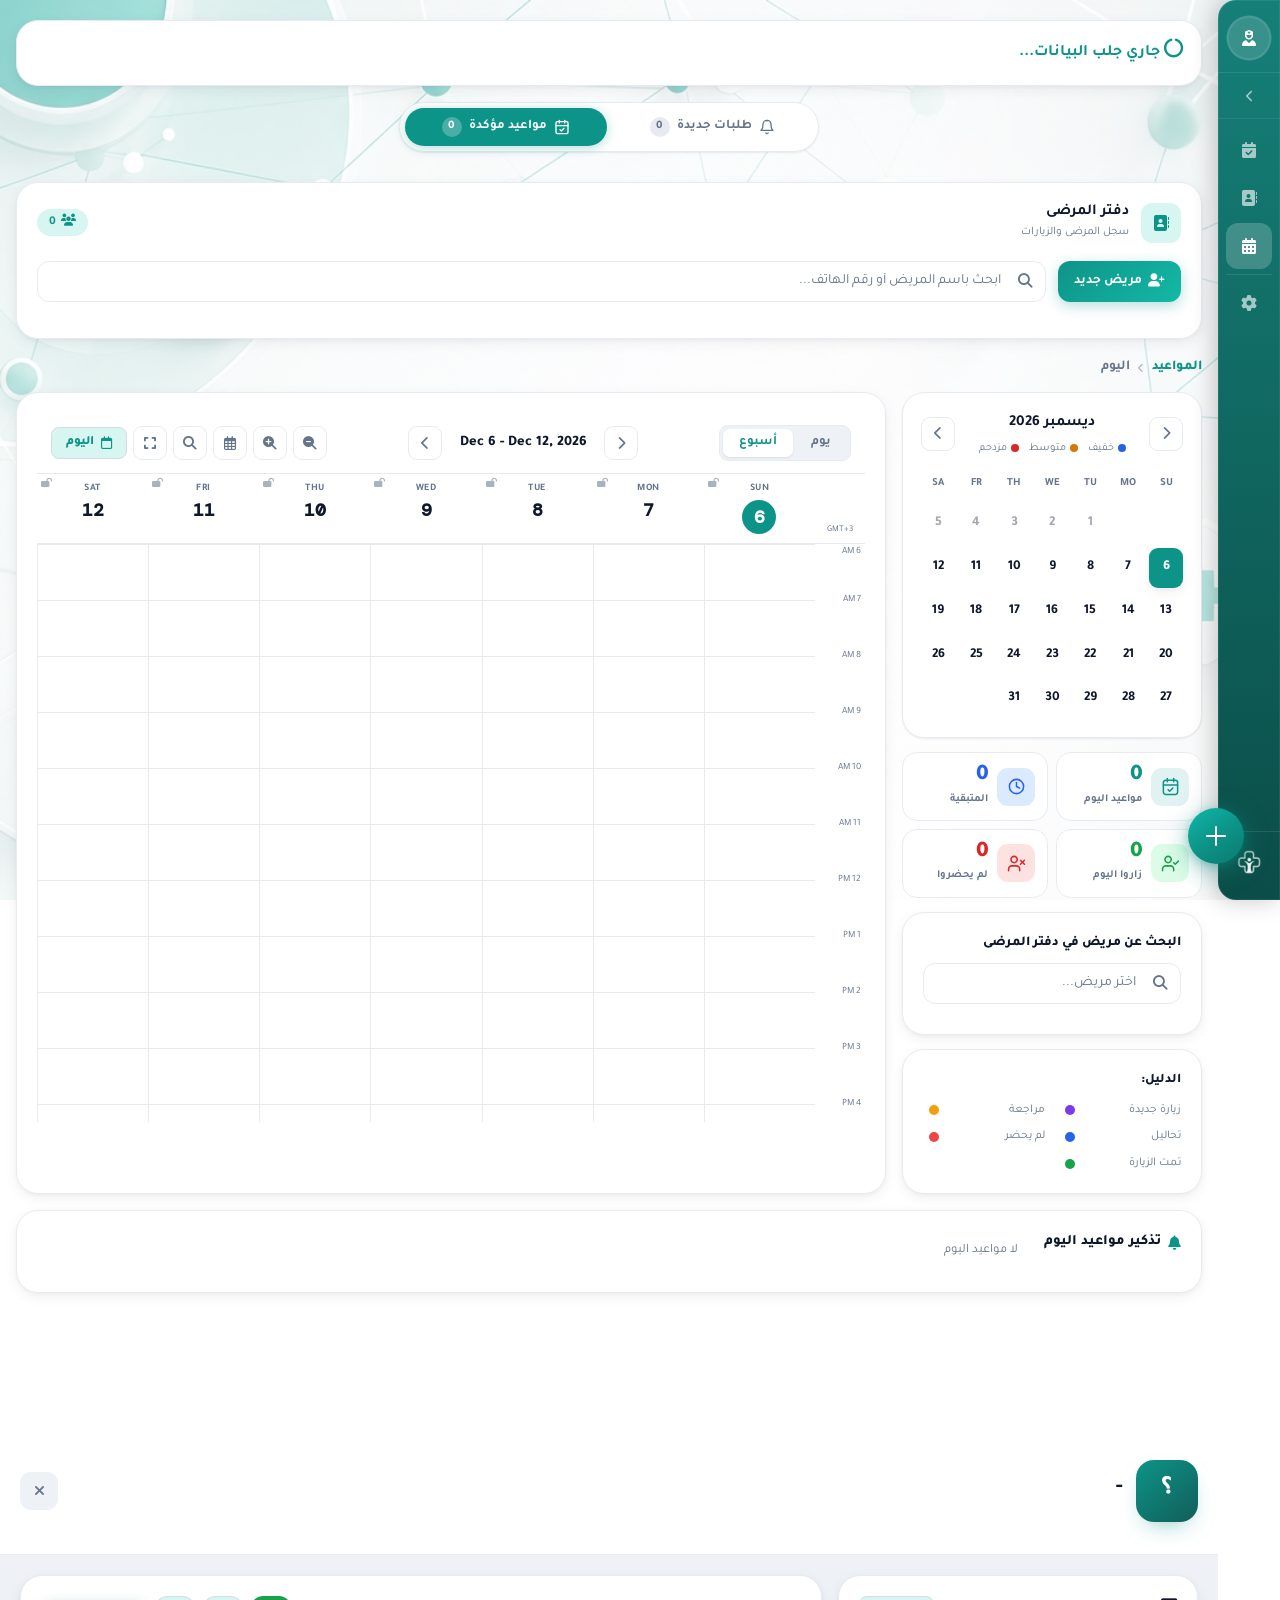
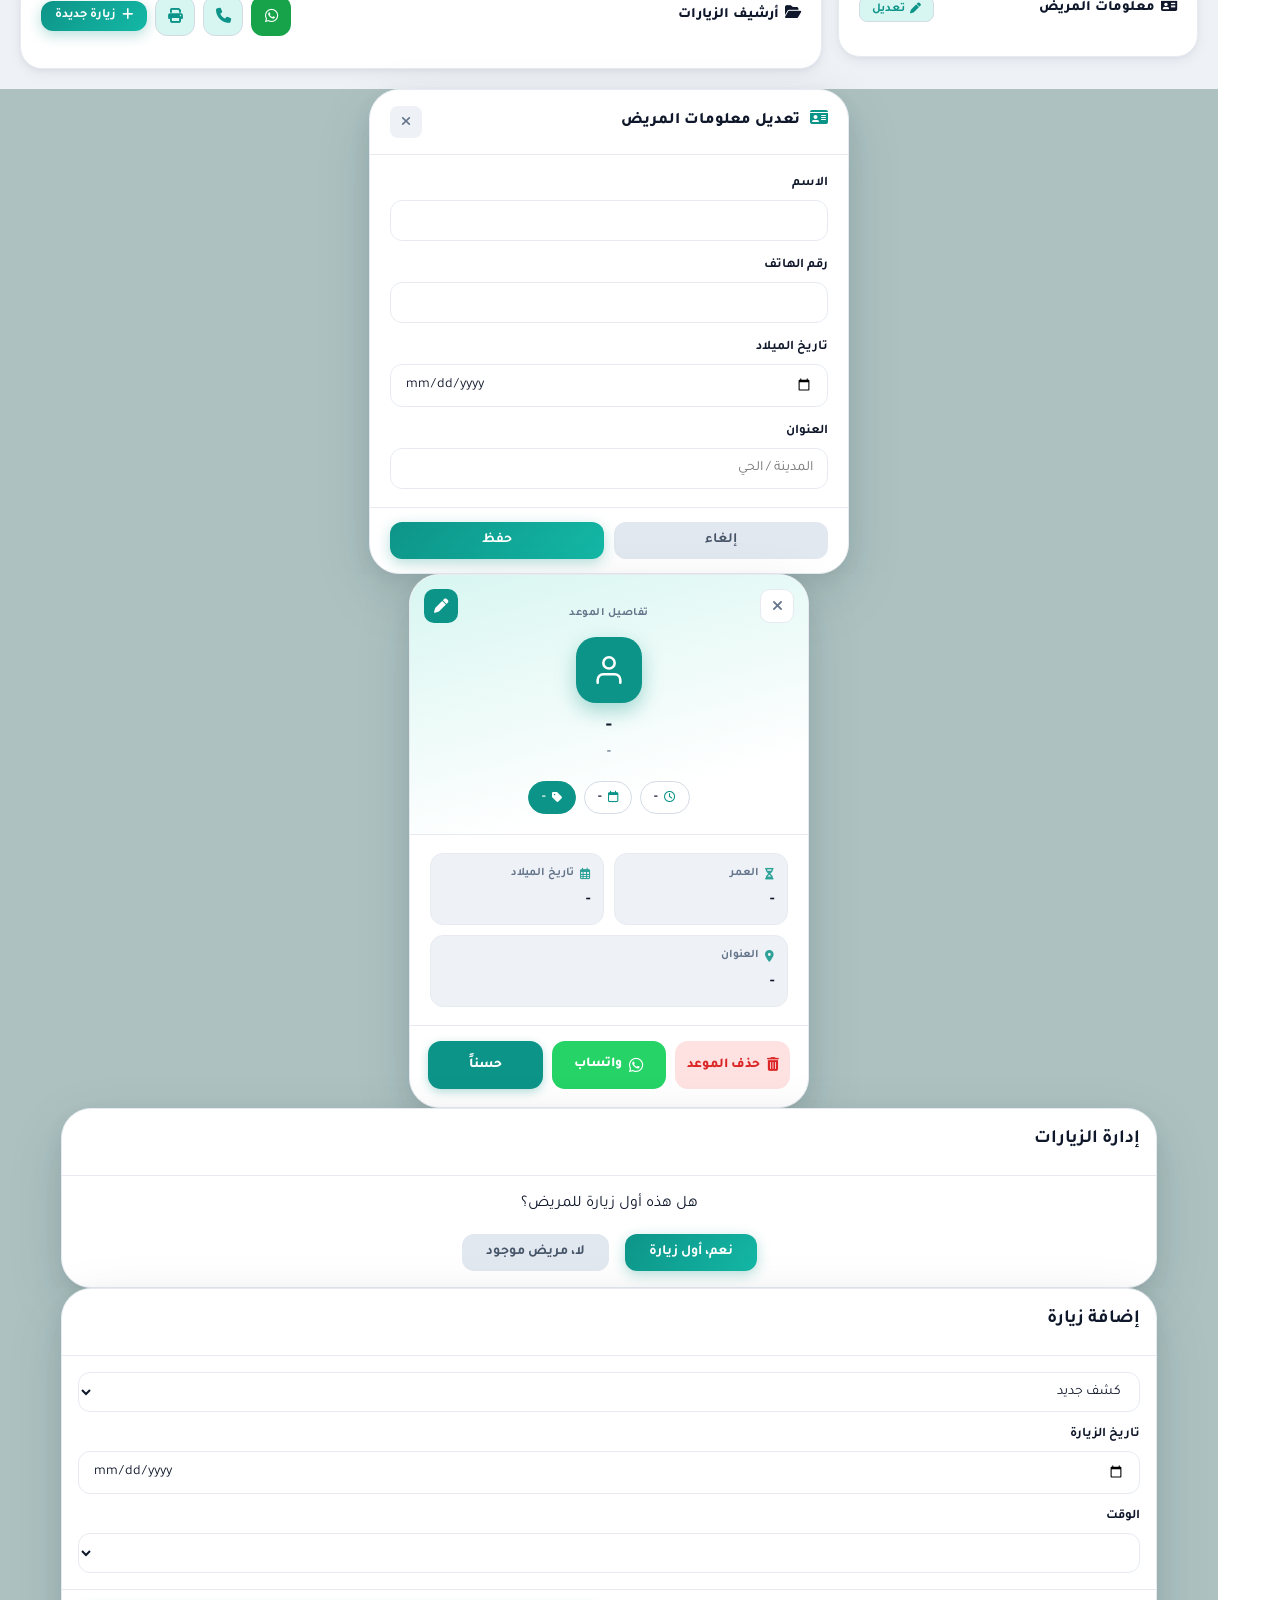
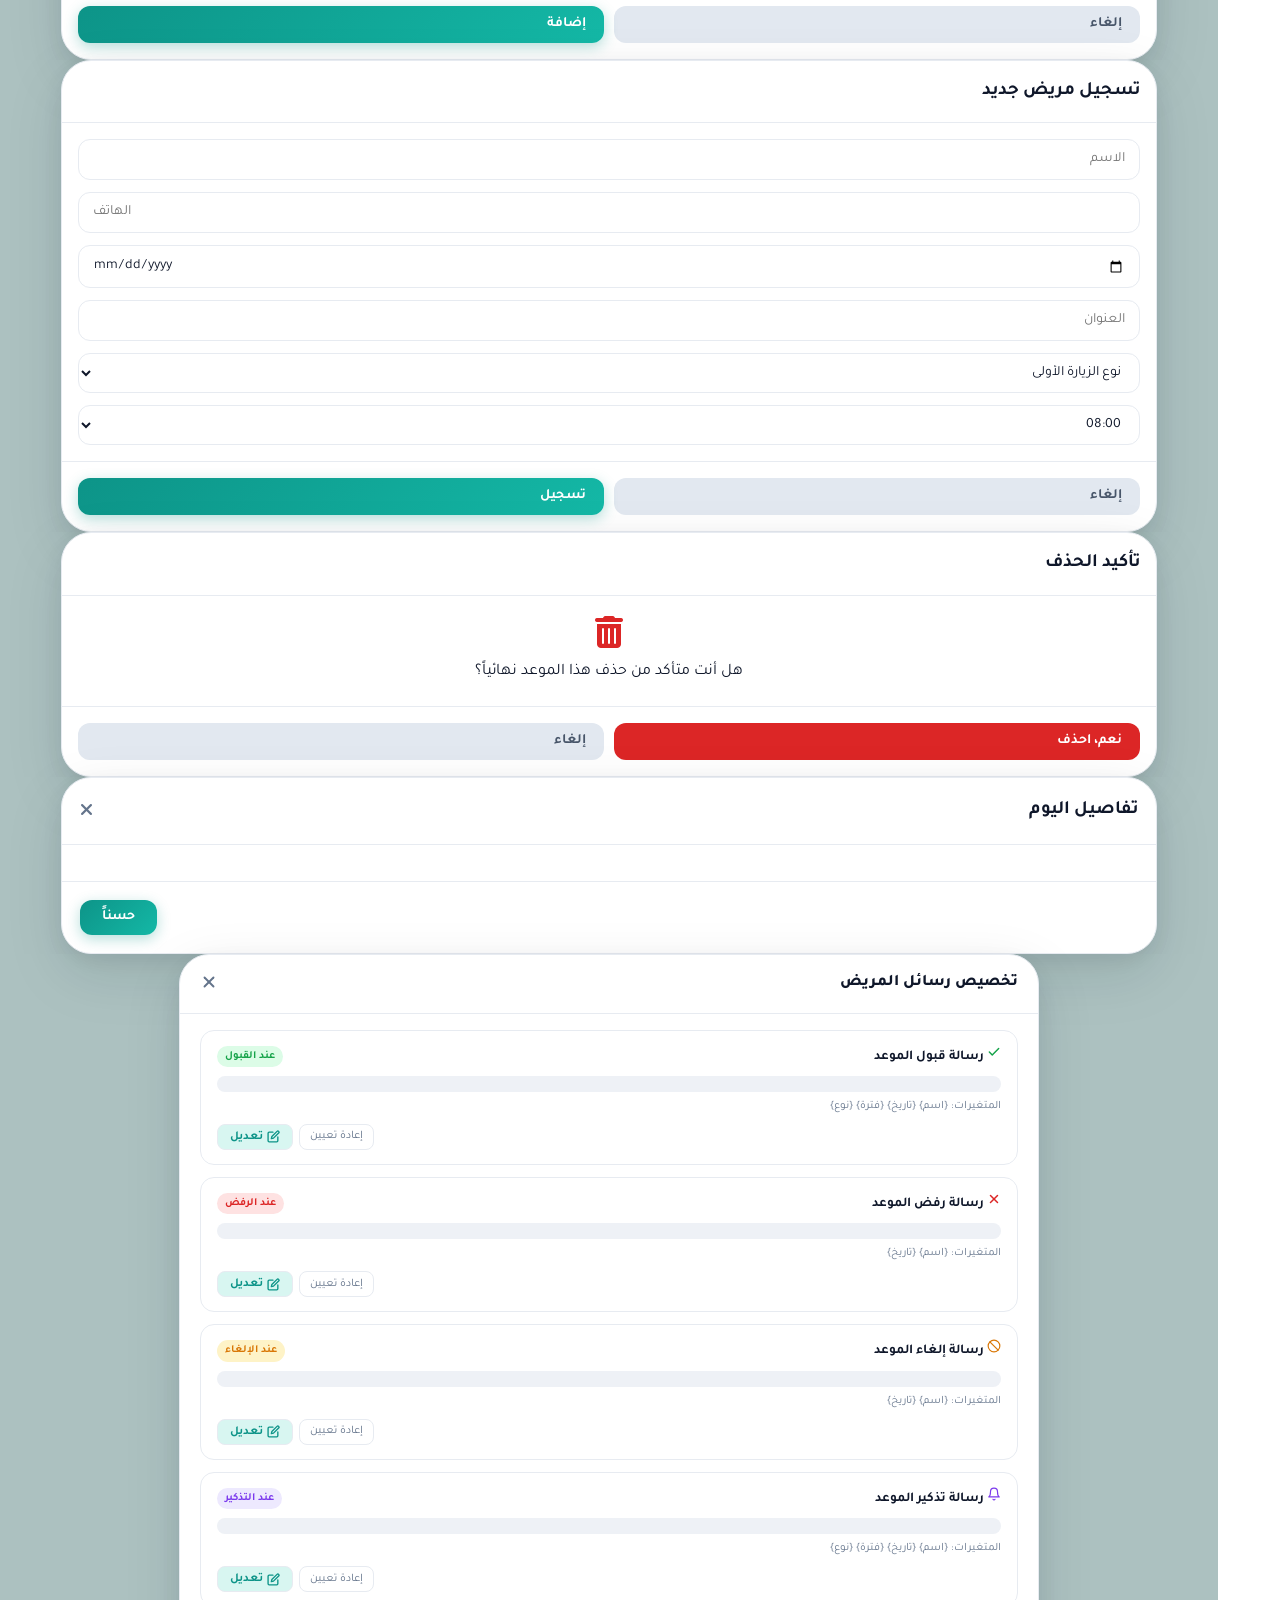
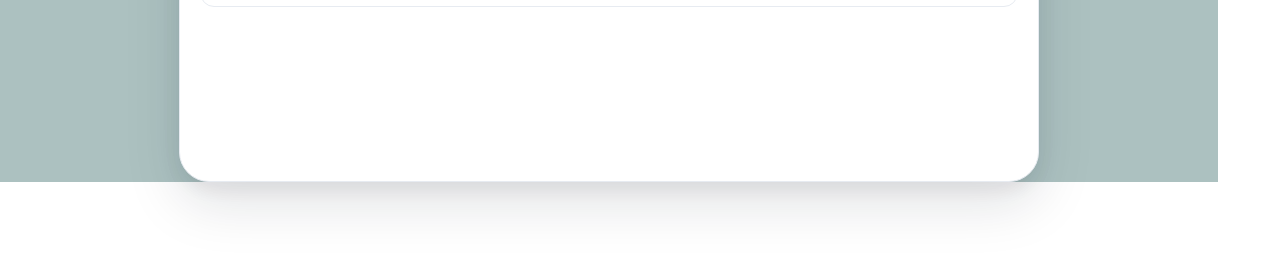
==== commit c1651e8d: "Add files via upload" ====
--- a/app.html
+++ b/app.html
@@ -1,27 +1,51 @@
-﻿<!DOCTYPE html>
+<!DOCTYPE html>
 <html lang="ar" dir="rtl">
 <head>
   <meta charset="UTF-8" />
-  <meta name="viewport" content="width=device-width,initial-scale=1.0, maximum-scale=1.0, user-scalable=yes" />
-  <title>DocBook — لوحة الطبيب</title>
-  <meta name="theme-color" content="#0d9488" />
-  
+  <meta name="viewport" content="width=device-width,initial-scale=1.0,maximum-scale=1.0,user-scalable=yes" />
+  <title>DocBook — لوحة الممرضة</title>
+
+  <!-- Tailwind CDN with custom teal palette -->
   <script src="https://cdn.tailwindcss.com"></script>
+  <script>
+    tailwind.config = {
+      theme: {
+        extend: {
+          colors: {
+            'primary-1': '#f0fdfa',
+            'primary-2': '#ccfbf1',
+            'primary-3': '#5eead4',
+            'primary-4': '#2dd4bf',
+            'primary-5': '#14b8a6',
+            'primary-6': '#0d9488',
+            'primary-7': '#0f766e',
+            'primary-8': '#115e59',
+            'primary-9': '#134e4a',
+            'primary-10': '#042f2e',
+          }
+        }
+      }
+    }
+  </script>
+
+  <!-- Fonts -->
   <link rel="preconnect" href="https://fonts.googleapis.com">
   <link rel="preconnect" href="https://fonts.gstatic.com" crossorigin>
-  <link href="https://fonts.googleapis.com/css2?family=Tajawal:wght@300;400;500;700;800&family=IBM+Plex+Sans+Arabic:wght@400;500;600&family=DM+Mono:wght@400;500&family=Space+Mono:wght@400;700&family=Montserrat:wght@700;800&family=Roboto:wght@300;400&family=Outfit:wght@200;300;400;500;600&display=swap" rel="stylesheet">
+  <link href="https://fonts.googleapis.com/css2?family=Tajawal:wght@300;400;500;700;800&family=IBM+Plex+Sans+Arabic:wght@400;500;600&family=DM+Mono:wght@400;500&family=Montserrat:wght@700;800&family=Roboto:wght@300;400&display=swap" rel="stylesheet">
   <link rel="stylesheet" href="https://cdnjs.cloudflare.com/ajax/libs/font-awesome/6.4.0/css/all.min.css"/>
-  
+  <script src="https://unpkg.com/lucide@latest/dist/umd/lucide.min.js"></script>
+
   <link rel="stylesheet" href="styles.css">
 
   <!-- ═══════════════ PWA — DocBook ═══════════════ -->
+  <meta name="theme-color" content="#0d9488" />
   <meta name="application-name" content="DocBook" />
   <meta name="apple-mobile-web-app-capable" content="yes" />
   <meta name="apple-mobile-web-app-status-bar-style" content="black-translucent" />
   <meta name="apple-mobile-web-app-title" content="DocBook" />
   <meta name="mobile-web-app-capable" content="yes" />
   <meta name="msapplication-TileColor" content="#0d9488" />
-  <meta name="description" content="DocBook — نظام حجز المواعيد الطبية | لوحة الطبيب" />
+  <meta name="description" content="DocBook — نظام حجز المواعيد الطبية | لوحة الممرضة" />
   
   
   <!-- ════════════════════════════════════════════ -->
@@ -29,8 +53,8 @@
 
   <link rel="apple-touch-icon" sizes="192x192" href="./icon-192.png"/>
   <link rel="manifest" href="./manifest.json"/>
-  <!-- PWA: تسجيل service worker (شبكة-أولاً) — مطلوب لتثبيت التطبيق على أندرويد -->
-  <script>if('serviceWorker'in navigator){window.addEventListener('load',function(){navigator.serviceWorker.register('sw.js').catch(function(){});});}</script>
+  <script>/* PWA: تسجيل service worker (شبكة-أولاً) — مطلوب لتثبيت التطبيق على أندرويد */
+  if('serviceWorker'in navigator){window.addEventListener('load',function(){navigator.serviceWorker.register('sw.js').catch(function(){});});}</script>
 
 
   <!-- ═══════ Firebase SDK ═══════ -->
@@ -149,13 +173,14 @@
     .prm-copy{text-align:center;font-size:.7rem;color:var(--text-muted);padding:12px 20px 16px;border-top:1px solid var(--border);margin:0;}
   </style>
 </head>
+
 <body>
   <div id="loginOverlay" style="position:fixed;inset:0;z-index:9999;background:linear-gradient(145deg,#f0fdfa,#ccfbf1);display:none;align-items:center;justify-content:center;padding:20px;font-family:'Tajawal',sans-serif;">
     <div style="background:white;border-radius:28px;box-shadow:0 24px 72px rgba(13,148,136,.18);padding:40px 32px 36px;width:100%;max-width:420px;animation:loginCardIn .5s cubic-bezier(.34,1.56,.64,1);">
       <div style="text-align:center;margin-bottom:28px;">
         <div style="display:inline-flex;width:90px;height:90px;border-radius:24px;background:linear-gradient(135deg,#0d9488,#14b8a6);margin-bottom:16px;overflow:hidden;"><img src="./icon-192.png" style="width:90px;height:90px;object-fit:cover;" onerror="this.style.display='none'"/></div>
         <div style="font-size:1.7rem;font-weight:800;color:#0d9488;">DocBook</div>
-        <div style="font-size:.85rem;font-weight:600;color:#5f9ea0;margin-top:4px;">لوحة الطبيب</div>
+        <div style="font-size:.85rem;font-weight:600;color:#5f9ea0;margin-top:4px;">لوحة الممرضة</div>
       </div>
       <div id="loginForm">
         <div style="margin-bottom:16px;"><label style="display:block;font-size:.82rem;font-weight:700;color:#134e4a;margin-bottom:7px;">البريد الإلكتروني</label><input id="loginUser" type="email" placeholder="example@gmail.com" dir="ltr" style="width:100%;padding:13px 16px;border:2px solid #b2f5ea;border-radius:14px;font-size:.9rem;outline:none;box-sizing:border-box;font-family:inherit;background:#f0fdfa;" onfocus="this.style.borderColor='#0d9488'" onblur="this.style.borderColor='#b2f5ea'"/></div>
@@ -170,89 +195,57 @@
       </div>
     </div>
   </div>
-  <!-- ===== شاشة إعداد العيادة لأول تسجيل دخول (Onboarding) — تُدار من script.js ===== -->
-  <div id="onboardOverlay">
-    <div class="ob-card">
-      <aside class="ob-side">
-        <div class="ob-brand">
-          <div class="ob-blogo"><img src="./icon-192.png" alt="DocBook" onerror="this.style.display='none'"></div>
-          <div class="ob-wm"><b>DocBook</b><span>لوحة الطبيب</span></div>
-        </div>
-
-        <h1>إعداد عيادتك</h1>
-        <p>أكمل هذه الخطوات الأربع البسيطة لتجهيز عيادتك.</p>
-
-        <ol class="ob-steps">
-          <li class="ob-step current" data-step="0">
-            <div class="ob-dot"><span class="num">١</span><span class="tick">✓</span></div>
-            <div><b>معلومات الطبيب</b><small>الاسم والتخصّص</small></div>
-          </li>
-          <li class="ob-step" data-step="1">
-            <div class="ob-dot"><span class="num">٢</span><span class="tick">✓</span></div>
-            <div><b>بيانات العيادة</b><small>العنوان والتواصل</small></div>
-          </li>
-          <li class="ob-step" data-step="2">
-            <div class="ob-dot"><span class="num">٣</span><span class="tick">✓</span></div>
-            <div><b>تخصيص الاضبارة</b><small>خانات ملف المريض</small></div>
-          </li>
-          <li class="ob-step" data-step="3">
-            <div class="ob-dot"><span class="num">٤</span><span class="tick">✓</span></div>
-            <div><b>المراجعة</b><small>تأكيد وبدء العمل</small></div>
-          </li>
-        </ol>
-
-        <div class="ob-side-foot">يمكنك تعديل كل شيء لاحقاً من الإعدادات.</div>
-      </aside>
-
-      <main class="ob-main">
-        <div class="ob-prog"><i id="obProg" style="width:25%"></i></div>
-        <div id="obBody"></div>
-        <div class="ob-foot" id="obFoot">
-          <button class="ob-btn ghost" id="obBack" type="button">السابق</button>
-          <button class="ob-btn primary" id="obNext" type="button">التالي <span aria-hidden="true">←</span></button>
-        </div>
-      </main>
-    </div>
-  </div>
-
-  <div class="orb orb-1"></div>
-  <div class="orb orb-2"></div>
-  <div class="orb orb-3"></div>
-
-  <main style="max-width:100%;padding:20px 16px;display:flex;flex-direction:column;gap:20px;flex:1 0 auto;">
-
-    <!-- هيدر الموبايل: الشعار يميناً، البحث والإعدادات يساراً -->
-    <header class="mobile-topbar">
-      <div class="mtb-brand">
-        <div class="mtb-avatar" id="mtbAvatar"><i class="fas fa-user-md"></i></div>
-        <div style="min-width:0;display:flex;flex-direction:column;">
-          <span class="mtb-name" id="mtbName">لوحة الطبيب</span>
-          <span class="mtb-date" id="mtbDate"></span>
-        </div>
-      </div>
-      <div style="display:flex;align-items:center;gap:8px;">
-        <button class="mtb-btn" onclick="mobileHeaderSearch()" title="بحث في المواعيد القادمة">
-          <svg width="18" height="18" viewBox="0 0 24 24" fill="none" stroke="currentColor" stroke-width="2" stroke-linecap="round" stroke-linejoin="round"><circle cx="11" cy="11" r="8"/><line x1="21" y1="21" x2="16.65" y2="16.65"/></svg>
-        </button>
-        <button class="mtb-btn" onclick="openSettingsModal()" title="الإعدادات">
-          <svg width="18" height="18" viewBox="0 0 24 24" fill="none" stroke="currentColor" stroke-width="2" stroke-linecap="round" stroke-linejoin="round"><circle cx="12" cy="12" r="3"/><path d="M19.4 15a1.65 1.65 0 0 0 .33 1.82l.06.06a2 2 0 1 1-2.83 2.83l-.06-.06a1.65 1.65 0 0 0-1.82-.33 1.65 1.65 0 0 0-1 1.51V21a2 2 0 0 1-4 0v-.09A1.65 1.65 0 0 0 9 19.4a1.65 1.65 0 0 0-1.82.33l-.06.06a2 2 0 1 1-2.83-2.83l.06-.06a1.65 1.65 0 0 0 .33-1.82 1.65 1.65 0 0 0-1.51-1H3a2 2 0 0 1 0-4h.09A1.65 1.65 0 0 0 4.6 9a1.65 1.65 0 0 0-.33-1.82l-.06-.06a2 2 0 1 1 2.83-2.83l.06.06a1.65 1.65 0 0 0 1.82.33H9a1.65 1.65 0 0 0 1-1.51V3a2 2 0 0 1 4 0v.09a1.65 1.65 0 0 0 1 1.51 1.65 1.65 0 0 0 1.82-.33l.06-.06a2 2 0 1 1 2.83 2.83l-.06.06a1.65 1.65 0 0 0-.33 1.82V9a1.65 1.65 0 0 0 1.51 1H21a2 2 0 0 1 0 4h-.09a1.65 1.65 0 0 0-1.51 1z"/></svg>
-        </button>
-      </div>
-    </header>
+
+
+
+  <!-- ========== HEADER ========== -->
+  <header class="mobile-topbar">
+    <div class="mtb-brand" id="headerLogo" onclick="goToToday()">
+      <div class="mtb-avatar" id="headerLogoContainer">
+        <i class="fas fa-user-nurse" id="headerLogoIcon"></i>
+        <img id="headerLogoImg" class="hidden" src="" alt="شعار">
+      </div>
+      <div style="min-width:0;display:flex;flex-direction:column;">
+        <span class="mtb-name" id="dashboardTitle">لوحة الممرضة</span>
+        <span class="mtb-date" id="nurseHeaderDate">اليوم، التاريخ</span>
+      </div>
+    </div>
+    <div style="display:flex;align-items:center;gap:8px;">
+      <button class="mtb-btn" id="headerSearchBtn" onclick="toggleHeaderSearch()" title="بحث عن مريض">
+        <svg width="18" height="18" viewBox="0 0 24 24" fill="none" stroke="currentColor" stroke-width="2" stroke-linecap="round" stroke-linejoin="round"><circle cx="11" cy="11" r="8"/><line x1="21" y1="21" x2="16.65" y2="16.65"/></svg>
+      </button>
+      <button class="mtb-btn" onclick="openSettingsModal()" title="الإعدادات">
+        <svg width="18" height="18" viewBox="0 0 24 24" fill="none" stroke="currentColor" stroke-width="2" stroke-linecap="round" stroke-linejoin="round"><circle cx="12" cy="12" r="3"/><path d="M19.4 15a1.65 1.65 0 0 0 .33 1.82l.06.06a2 2 0 1 1-2.83 2.83l-.06-.06a1.65 1.65 0 0 0-1.82-.33 1.65 1.65 0 0 0-1 1.51V21a2 2 0 0 1-4 0v-.09A1.65 1.65 0 0 0 9 19.4a1.65 1.65 0 0 0-1.82.33l-.06.06a2 2 0 1 1-2.83-2.83l.06-.06a1.65 1.65 0 0 0 .33-1.82 1.65 1.65 0 0 0-1.51-1H3a2 2 0 0 1 0-4h.09A1.65 1.65 0 0 0 4.6 9a1.65 1.65 0 0 0-.33-1.82l-.06-.06a2 2 0 1 1 2.83-2.83l.06.06a1.65 1.65 0 0 0 1.82.33H9a1.65 1.65 0 0 0 1-1.51V3a2 2 0 0 1 4 0v.09a1.65 1.65 0 0 0 1 1.51 1.65 1.65 0 0 0 1.82-.33l.06-.06a2 2 0 1 1 2.83 2.83l-.06.06a1.65 1.65 0 0 0-.33 1.82V9a1.65 1.65 0 0 0 1.51 1H21a2 2 0 0 1 0 4h-.09a1.65 1.65 0 0 0-1.51 1z"/></svg>
+      </button>
+    </div>
+  </header>
+
+  <!-- شريط بحث المريض (موبايل) — يفتح من زر البحث بالهيدر -->
+  <div id="headerSearchBar" class="hidden">
+    <div class="search-wrapper" style="margin-bottom:0;">
+      <i class="fas fa-search search-icon"></i>
+      <input type="text" id="headerPatientSearch" class="search-input" placeholder="ابحث عن مريض بالاسم أو الهاتف..." oninput="renderHeaderPatientSearch()">
+      <button onclick="toggleHeaderSearch()" title="إغلاق" style="position:absolute; left:8px; top:50%; transform:translateY(-50%); background:none; border:none; color:var(--text-muted); cursor:pointer; font-size:1rem;"><i class="fas fa-times"></i></button>
+    </div>
+    <div id="headerSearchResults" style="display:flex; flex-direction:column; gap:6px; margin-top:10px; max-height:55vh; overflow-y:auto;"></div>
+  </div>
+
+  <!-- ========== APP BODY ========== -->
+  <div class="app-body">
 
     <!-- ====== FULL-HEIGHT COLLAPSIBLE RAIL ====== -->
     <nav class="rail" id="mainRail" role="navigation" aria-label="التنقل الرئيسي">
 
-      <!-- صورة الطبيب + الاسم -->
+      <!-- صورة الممرضة + الاسم (تظهر عند الفتح) -->
       <div class="rail-profile">
-        <div class="rail-avatar" id="sidebarDoctorAvatar"><i class="fas fa-user-md"></i></div>
+        <div class="rail-avatar" id="sidebarNurseAvatar"><i class="fas fa-user-nurse"></i></div>
         <div class="rail-profile-info">
-          <div class="rail-profile-name" id="sidebarDoctorName">لوحة الطبيب</div>
-          <div class="rail-profile-date" id="sidebarDoctorDate">اليوم، التاريخ</div>
-        </div>
-      </div>
-
-      <!-- زر الطي / الفتح -->
+          <div class="rail-profile-name" id="sidebarNurseName">لوحة الممرضة</div>
+          <div class="rail-profile-date" id="sidebarNurseDate">اليوم، التاريخ</div>
+        </div>
+      </div>
+
+      <!-- زر الطي / الفتح (سهم) -->
       <button class="rail-toggle" onclick="toggleRail()" data-tip="طي / فتح" aria-label="طي / فتح القائمة">
         <div class="rail-toggle-icon">
           <svg id="railArrowIcon" width="18" height="18" viewBox="0 0 24 24" fill="none" stroke="currentColor" stroke-width="2.2" stroke-linecap="round" stroke-linejoin="round" style="transition:transform .3s cubic-bezier(.4,0,.2,1);">
@@ -263,32 +256,37 @@
 
       <!-- عناصر التنقل -->
       <div class="rail-nav">
-        <button class="rail-nav-btn sidebar-item active" id="sidebarHome" data-tip="الرئيسية" aria-label="الصفحة الرئيسية">
-          <div class="rail-nav-icon"><i class="fas fa-house"></i></div>
+        <!-- المواعيد -->
+        <button class="rail-nav-btn sidebar-item active" id="sidebarAppointments" onclick="toggleApptSubNav()" data-tip="المواعيد" aria-label="المواعيد">
+          <span class="rail-badge" id="apptNavDot" style="display:none;"></span>
+          <div class="rail-nav-icon"><i class="fas fa-calendar-check"></i></div>
           <div class="rail-nav-label">
-            <span class="rail-nav-label-main">الصفحة الرئيسية</span>
-            <span class="rail-nav-label-sub">لمحة عن يومك</span>
+            <span class="rail-nav-label-main" data-i18n="nav_appointments">المواعيد</span>
+            <span class="rail-nav-label-sub">الطلبات والمؤكدة</span>
           </div>
         </button>
-        <button class="rail-nav-btn sidebar-item" id="sidebarCalendar" data-tip="المواعيد" aria-label="المواعيد المؤكدة">
+        <!-- المرضى -->
+        <button class="rail-nav-btn sidebar-item" id="sidebarPatients" data-tip="دفتر المرضى" aria-label="دفتر المرضى">
+          <div class="rail-nav-icon"><i class="fas fa-address-book"></i></div>
+          <div class="rail-nav-label">
+            <span class="rail-nav-label-main" data-i18n="nav_patients">دفتر المرضى</span>
+            <span class="rail-nav-label-sub">سجل المرضى</span>
+          </div>
+        </button>
+        <!-- الروزنامة -->
+        <button class="rail-nav-btn sidebar-item" id="sidebarCalendar" data-tip="الروزنامة" aria-label="الروزنامة">
           <div class="rail-nav-icon"><i class="fas fa-calendar-alt"></i></div>
           <div class="rail-nav-label">
-            <span class="rail-nav-label-main">المواعيد المؤكدة</span>
-            <span class="rail-nav-label-sub">الروزنامة اليومية</span>
-          </div>
-        </button>
-        <button class="rail-nav-btn sidebar-item" id="sidebarPatients" data-tip="المرضى" aria-label="دفتر المرضى">
-          <div class="rail-nav-icon"><i class="fas fa-address-book"></i></div>
-          <div class="rail-nav-label">
-            <span class="rail-nav-label-main">دفتر المرضى</span>
-            <span class="rail-nav-label-sub">سجل المرضى والزيارات</span>
+            <span class="rail-nav-label-main" data-i18n="nav_calendar">الروزنامة</span>
+            <span class="rail-nav-label-sub">التقويم اليومي</span>
           </div>
         </button>
         <div class="rail-divider"></div>
+        <!-- الإعدادات -->
         <button class="rail-nav-btn sidebar-item" id="sidebarSettingsBtn" onclick="openSettingsModal()" data-tip="الإعدادات" aria-label="الإعدادات">
           <div class="rail-nav-icon"><i class="fas fa-cog"></i></div>
           <div class="rail-nav-label">
-            <span class="rail-nav-label-main">الإعدادات</span>
+            <span class="rail-nav-label-main" data-i18n="settings">الإعدادات</span>
             <span class="rail-nav-label-sub">ضبط التطبيق</span>
           </div>
         </button>
@@ -307,352 +305,850 @@
 
     </nav>
 
+    <!-- Hidden div for JS compatibility -->
+    <div id="sidebarApptSub" style="display:none;">
+      <button id="subPending"></button><button id="subAccepted"></button>
+      <span id="subBadgePending" style="display:none;">0</span><span id="subBadgeAccepted" style="display:none;">0</span>
+    </div>
+
+    <!-- Content -->
     <div class="content-area">
-      <div id="toast" class="toast hidden fixed top-4 left-1/2 -translate-x-1/2 z-[9999] w-11/12 max-w-md">
-        <div id="toastContent" style="padding:12px 16px;border-radius:16px;box-shadow:var(--shadow-lg);font-weight:700;font-size:.875rem;display:flex;align-items:center;gap:12px;background:var(--primary);color:white"></div>
-      </div>
-
+
+      <!-- Toast -->
+      <div id="toast" class="toast hidden">
+        <div id="toastContent"></div>
+      </div>
+
+      <!-- Loader -->
       <div id="loader" class="hidden">
-        <div style="background:var(--surface);border:1.5px solid var(--border);border-radius:16px;padding:20px;display:flex;align-items:center;gap:12px;justify-content:center;box-shadow:var(--shadow)">
-          <i class="fas fa-circle-notch fa-spin text-lg" style="color:var(--primary)"></i>
-          <span class="font-bold" style="color:var(--primary)">جاري جلب البيانات...</span>
-        </div>
-      </div>
-
-      <!-- قسم الروزنامة -->
-      <!-- قسم الصفحة الرئيسية -->
-      <section id="homeSection">
-        <div style="display:flex;flex-direction:column;gap:12px;">
-
-          <!-- ① الترحيب -->
-          <div style="display:flex;align-items:center;justify-content:space-between;gap:16px;padding:2px 0 4px 0;flex-wrap:wrap;">
-            <div>
-              <h1 id="homeGreeting" style="font-size:clamp(1.3rem,3vw,1.8rem);font-weight:900;color:var(--text-primary);margin:0;line-height:1.2;letter-spacing:-0.5px;">صباح الخير دكتور 👋</h1>
-              <p id="homeDateLabel" style="font-size:.85rem;color:var(--text-muted);margin-top:4px;font-weight:500;">-</p>
-            </div>
-            <!-- خانة البحث العالمي -->
-            <div id="globalSearchWrap" style="position:relative;min-width:260px;max-width:380px;flex:1;">
-              <div style="position:relative;display:flex;align-items:center;">
-                <svg width="16" height="16" viewBox="0 0 24 24" fill="none" stroke="var(--text-muted)" stroke-width="2" stroke-linecap="round" stroke-linejoin="round" style="position:absolute;right:14px;pointer-events:none;z-index:1;flex-shrink:0;">
-                  <circle cx="11" cy="11" r="8"/><line x1="21" y1="21" x2="16.65" y2="16.65"/>
-                </svg>
-                <input id="globalSearchInput" type="text" placeholder="ابحث في المواعيد القادمة..." autocomplete="off"
-                  style="width:100%;padding:10px 42px 10px 14px;border-radius:12px;border:1.5px solid var(--border);background:var(--surface);color:var(--text-primary);font-family:inherit;font-size:.85rem;font-weight:500;outline:none;transition:border-color .2s,box-shadow .2s;box-sizing:border-box;"
-                  onfocus="this.style.borderColor='var(--primary)';this.style.boxShadow='0 0 0 3px var(--primary-faint)'"
-                  onblur="this.style.borderColor='var(--border)';this.style.boxShadow='none'"
-                >
-              </div>
-              <!-- نتائج البحث -->
-              <div id="globalSearchResults" style="display:none;position:absolute;top:calc(100% + 6px);right:0;left:0;background:var(--surface);border:1.5px solid var(--border);border-radius:14px;box-shadow:0 8px 32px rgba(0,0,0,.13);z-index:9999;max-height:320px;overflow-y:auto;"></div>
-            </div>
-          </div>
-
-          <!-- layout ثنائي: يسار=بطاقات+رسوم | يمين=روزنامة+تفاصيل -->
-          <div id="homeTwoCol" style="display:grid;grid-template-columns:1fr;gap:14px;align-items:start;">
-
-            <!-- العمود الأيسر -->
-            <div id="homeLeftCol" style="display:flex;flex-direction:column;gap:12px;">
-
-          <!-- ② ٤ بطاقات ملخص اليوم — MediCare Style -->
-          <div class="grid grid-cols-2 lg:grid-cols-4 gap-3" id="homeSummaryGrid">
-
-            <!-- مواعيد اليوم -->
-            <div class="home-mini-card glass-card" style="padding:20px 18px;">
-              <div style="display:flex;align-items:center;gap:14px;">
-                <div style="width:52px;height:52px;border-radius:16px;background:#e0f2f1;flex-shrink:0;display:flex;align-items:center;justify-content:center;">
-                  <svg width="26" height="26" viewBox="0 0 24 24" fill="none" stroke="#0d9488" stroke-width="1.8" stroke-linecap="round" stroke-linejoin="round">
-                    <rect x="3" y="4" width="18" height="18" rx="3"/><line x1="16" y1="2" x2="16" y2="6"/><line x1="8" y1="2" x2="8" y2="6"/><line x1="3" y1="10" x2="21" y2="10"/><polyline points="9 16 11 18 15 14"/>
-                  </svg>
-                </div>
-                <div>
-                  <div id="homeStatTotal" style="font-size:1.9rem;font-weight:900;color:var(--text-primary);line-height:1;letter-spacing:-1px;">0</div>
-                  <div style="font-size:.78rem;color:var(--text-muted);font-weight:600;margin-top:3px;">مواعيد اليوم</div>
-                </div>
-              </div>
-              <div style="margin-top:16px;padding-top:13px;border-top:1.5px solid var(--border);display:flex;align-items:center;gap:5px;">
-                <svg width="13" height="13" viewBox="0 0 24 24" fill="none" stroke="#0d9488" stroke-width="2.5" stroke-linecap="round" stroke-linejoin="round"><polyline points="18 15 12 9 6 15"/></svg>
-                <span style="font-size:.72rem;color:#0d9488;font-weight:700;">إجمالي اليوم</span>
-              </div>
-            </div>
-
-            <!-- المتبقية -->
-            <div class="home-mini-card glass-card" style="padding:20px 18px;">
-              <div style="display:flex;align-items:center;gap:14px;">
-                <div style="width:52px;height:52px;border-radius:16px;background:#e0f2f1;flex-shrink:0;display:flex;align-items:center;justify-content:center;">
-                  <svg width="26" height="26" viewBox="0 0 24 24" fill="none" stroke="#0d9488" stroke-width="1.8" stroke-linecap="round" stroke-linejoin="round">
-                    <circle cx="12" cy="12" r="10"/><polyline points="12 6 12 12 16 14"/>
-                  </svg>
-                </div>
-                <div>
-                  <div id="homeStatRemaining" style="font-size:1.9rem;font-weight:900;color:var(--text-primary);line-height:1;letter-spacing:-1px;">0</div>
-                  <div style="font-size:.78rem;color:var(--text-muted);font-weight:600;margin-top:3px;">متبقية</div>
-                </div>
-              </div>
-              <div style="margin-top:16px;padding-top:13px;border-top:1.5px solid var(--border);display:flex;align-items:center;gap:5px;">
-                <svg width="13" height="13" viewBox="0 0 24 24" fill="none" stroke="#0d9488" stroke-width="2.5" stroke-linecap="round" stroke-linejoin="round"><polyline points="18 15 12 9 6 15"/></svg>
-                <span style="font-size:.72rem;color:#0d9488;font-weight:700;">لم تُزر بعد</span>
-              </div>
-            </div>
-
-            <!-- الحضور -->
-            <div class="home-mini-card glass-card" style="padding:20px 18px;">
-              <div style="display:flex;align-items:center;gap:14px;">
-                <div style="width:52px;height:52px;border-radius:16px;background:#e0f2f1;flex-shrink:0;display:flex;align-items:center;justify-content:center;">
-                  <svg width="26" height="26" viewBox="0 0 24 24" fill="none" stroke="#0d9488" stroke-width="1.8" stroke-linecap="round" stroke-linejoin="round">
-                    <path d="M20 21v-2a4 4 0 0 0-4-4H8a4 4 0 0 0-4 4v2"/><circle cx="12" cy="7" r="4"/><polyline points="16 11 18 13 22 9"/>
-                  </svg>
-                </div>
-                <div>
-                  <div id="homeStatVisited" style="font-size:1.9rem;font-weight:900;color:var(--text-primary);line-height:1;letter-spacing:-1px;">0</div>
-                  <div style="font-size:.78rem;color:var(--text-muted);font-weight:600;margin-top:3px;">زاروا اليوم</div>
-                </div>
-              </div>
-              <div style="margin-top:16px;padding-top:13px;border-top:1.5px solid var(--border);display:flex;align-items:center;gap:5px;">
-                <svg width="13" height="13" viewBox="0 0 24 24" fill="none" stroke="#0d9488" stroke-width="2.5" stroke-linecap="round" stroke-linejoin="round"><polyline points="18 15 12 9 6 15"/></svg>
-                <span style="font-size:.72rem;color:#0d9488;font-weight:700;">حضروا بالفعل</span>
-              </div>
-            </div>
-
-            <!-- الغياب -->
-            <div class="home-mini-card glass-card" style="padding:20px 18px;">
-              <div style="display:flex;align-items:center;gap:14px;">
-                <div style="width:52px;height:52px;border-radius:16px;background:#e0f2f1;flex-shrink:0;display:flex;align-items:center;justify-content:center;">
-                  <svg width="26" height="26" viewBox="0 0 24 24" fill="none" stroke="#0d9488" stroke-width="1.8" stroke-linecap="round" stroke-linejoin="round">
-                    <path d="M20 21v-2a4 4 0 0 0-4-4H8a4 4 0 0 0-4 4v2"/><circle cx="12" cy="7" r="4"/><line x1="17" y1="11" x2="22" y2="16"/><line x1="22" y1="11" x2="17" y2="16"/>
-                  </svg>
-                </div>
-                <div>
-                  <div id="homeStatNoShow" style="font-size:1.9rem;font-weight:900;color:var(--text-primary);line-height:1;letter-spacing:-1px;">0</div>
-                  <div style="font-size:.78rem;color:var(--text-muted);font-weight:600;margin-top:3px;">لم يحضروا</div>
-                </div>
-              </div>
-              <div style="margin-top:16px;padding-top:13px;border-top:1.5px solid var(--border);display:flex;align-items:center;gap:5px;">
-                <svg width="13" height="13" viewBox="0 0 24 24" fill="none" stroke="#0d9488" stroke-width="2.5" stroke-linecap="round" stroke-linejoin="round"><polyline points="6 9 12 15 18 9"/></svg>
-                <span style="font-size:.72rem;color:#0d9488;font-weight:700;">غياب اليوم</span>
-              </div>
-            </div>
-
-          </div>
-
-          <!-- بطاقات الملخّص الموحّدة (موبايل فقط) -->
-          <div id="homeStatsMobile">
-            <div class="msum total"><div class="msum-ic"><svg width="19" height="19" viewBox="0 0 24 24" fill="none" stroke="#0d9488" stroke-width="1.9" stroke-linecap="round" stroke-linejoin="round"><rect x="3" y="4" width="18" height="18" rx="3"/><line x1="16" y1="2" x2="16" y2="6"/><line x1="8" y1="2" x2="8" y2="6"/><line x1="3" y1="10" x2="21" y2="10"/><polyline points="9 16 11 18 15 14"/></svg></div><div><div class="msum-n" id="msTotal">0</div><div class="msum-l">مواعيد اليوم</div></div></div>
-            <div class="msum rem"><div class="msum-ic"><svg width="19" height="19" viewBox="0 0 24 24" fill="none" stroke="#2563eb" stroke-width="1.9" stroke-linecap="round" stroke-linejoin="round"><circle cx="12" cy="12" r="9"/><polyline points="12 7 12 12 16 14"/></svg></div><div><div class="msum-n" id="msRem">0</div><div class="msum-l">المتبقية</div></div></div>
-            <div class="msum vis"><div class="msum-ic"><svg width="19" height="19" viewBox="0 0 24 24" fill="none" stroke="#16a34a" stroke-width="1.9" stroke-linecap="round" stroke-linejoin="round"><path d="M16 21v-2a4 4 0 0 0-4-4H6a4 4 0 0 0-4 4v2"/><circle cx="9" cy="7" r="4"/><polyline points="16 11 18 13 22 9"/></svg></div><div><div class="msum-n" id="msVis">0</div><div class="msum-l">زاروا اليوم</div></div></div>
-            <div class="msum abs"><div class="msum-ic"><svg width="19" height="19" viewBox="0 0 24 24" fill="none" stroke="#dc2626" stroke-width="1.9" stroke-linecap="round" stroke-linejoin="round"><path d="M16 21v-2a4 4 0 0 0-4-4H6a4 4 0 0 0-4 4v2"/><circle cx="9" cy="7" r="4"/><line x1="17" y1="8" x2="22" y2="13"/><line x1="22" y1="8" x2="17" y2="13"/></svg></div><div><div class="msum-n" id="msAbs">0</div><div class="msum-l">لم يحضروا</div></div></div>
-          </div>
-
-
-              <!-- توزيع الأيام — مخطط أعمدة -->
-              <div class="glass-card" id="homeDayDistCard">
-                <div style="display:flex;align-items:center;justify-content:space-between;margin-bottom:12px;">
-                  <h3 style="font-size:.88rem;font-weight:800;color:var(--text-primary);margin:0;display:flex;align-items:center;gap:8px;">
-                    <svg width="15" height="15" viewBox="0 0 24 24" fill="none" stroke="#6366f1" stroke-width="2" stroke-linecap="round" stroke-linejoin="round"><polyline points="22 12 18 12 15 21 9 3 6 12 2 12"/></svg>
-                    توزيع الأيام
-                  </h3>
-                  <span style="font-size:.72rem;color:var(--text-muted);font-weight:600;">عدد المواعيد لكل يوم من الأسبوع</span>
-                </div>
-                <div id="homeWeekdayBarsWrap" style="display:block;width:100%;height:160px;position:relative;"></div>
-                <div id="homeWeekdayBarsLabels" style="display:flex;gap:6px;margin-top:6px;direction:ltr;"></div>
-              </div>
-
-              <!-- أحدث الزيارات (بعرض كامل بعد إزالة توزيع الزيارات) -->
-              <div class="grid grid-cols-1 gap-3" id="homeDistRow" style="gap:12px;">
-
-                <!-- أحدث الزيارات (10 فقط) -->
-                <div class="glass-card" id="homeRecentCard">
-                  <div style="display:flex;align-items:center;justify-content:space-between;margin-bottom:12px;">
-                    <h3 style="font-size:.88rem;font-weight:800;color:var(--text-primary);margin:0;display:flex;align-items:center;gap:8px;">
-                      <svg width="15" height="15" viewBox="0 0 24 24" fill="none" stroke="var(--primary)" stroke-width="2" stroke-linecap="round" stroke-linejoin="round"><path d="M17 21v-2a4 4 0 0 0-4-4H5a4 4 0 0 0-4 4v2"/><circle cx="9" cy="7" r="4"/></svg>
-                      أحدث الزيارات
-                    </h3>
-                    <span style="font-size:.72rem;background:var(--primary-light);color:var(--primary);padding:2px 10px;border-radius:20px;font-weight:700;">آخر 10</span>
-                  </div>
-                  <div style="overflow-y:auto;max-height:200px;">
-                    <table style="width:100%;font-size:.82rem;border-collapse:collapse;">
-                      <thead><tr>
-                        <th style="text-align:right;color:var(--text-muted);font-weight:700;padding-bottom:8px;font-size:.75rem;">المريض</th>
-                        <th style="text-align:right;color:var(--text-muted);font-weight:700;padding-bottom:8px;font-size:.75rem;">النوع</th>
-                        <th style="text-align:right;color:var(--text-muted);font-weight:700;padding-bottom:8px;font-size:.75rem;">التاريخ</th>
-                      </tr></thead>
-                      <tbody id="homeRecentVisitsTable"></tbody>
-                    </table>
-                  </div>
-                </div>
-
-              </div>
-
-          <!-- ⑨ تنبيهات النظام -->
-          <div id="homeAlertsWrap" style="display:none;flex-direction:column;gap:8px;"></div>
-
-            </div><!-- /homeLeftCol -->
-
-            <!-- العمود الأيمن: الروزنامة + تفاصيل اليوم -->
-            <div id="homeRightCol" style="display:flex;flex-direction:column;gap:12px;position:sticky;top:16px;">
-          <!-- ④ الروزنامة الرئيسية مع لوحة اليوم -->
-          <div id="homeCalendarSection" style="display:flex;flex-direction:column;gap:10px;">
-            <div class="compact-calendar-container" style="flex:0 0 auto;padding:18px;">
-                <div class="compact-calendar-header" style="margin-bottom:14px;">
-                  <button id="homePrevMonthBtn" class="compact-nav-btn" style="width:34px;height:34px;font-size:.85rem;"><i class="fas fa-chevron-right"></i></button>
-                  <div class="text-center">
-                    <h3 id="homeCurrentMonth" style="font-size:.9rem;font-weight:800;color:var(--text-primary);margin:0 0 3px 0;">-</h3>
-                    <div class="density-legend" style="font-size:.68rem;gap:10px;">
-                      <div class="flex items-center gap-1"><div class="w-2 h-2 rounded-full compact-dot-low"></div><span>خفيف</span></div>
-                      <div class="flex items-center gap-1"><div class="w-2 h-2 rounded-full compact-dot-medium"></div><span>متوسط</span></div>
-                      <div class="flex items-center gap-1"><div class="w-2 h-2 rounded-full compact-dot-high"></div><span>مزدحم</span></div>
-                    </div>
-                  </div>
-                  <button id="homeNextMonthBtn" class="compact-nav-btn" style="width:34px;height:34px;font-size:.85rem;"><i class="fas fa-chevron-left"></i></button>
-                </div>
-                <div class="compact-calendar-grid mb-1" style="gap:4px;">
-                  <div class="compact-calendar-day-name" style="font-size:.68rem;padding:4px 0;">ج</div><div class="compact-calendar-day-name" style="font-size:.68rem;padding:4px 0;">س</div><div class="compact-calendar-day-name" style="font-size:.68rem;padding:4px 0;">أح</div>
-                  <div class="compact-calendar-day-name" style="font-size:.68rem;padding:4px 0;">إث</div><div class="compact-calendar-day-name" style="font-size:.68rem;padding:4px 0;">ث</div><div class="compact-calendar-day-name" style="font-size:.68rem;padding:4px 0;">أر</div><div class="compact-calendar-day-name" style="font-size:.68rem;padding:4px 0;">خ</div>
-                </div>
-                <div id="homeCalGrid" class="compact-calendar-grid" style="gap:4px;"></div>
-              </div>
-
-              <!-- لوحة تفاصيل اليوم — تظهر أسفل الروزنامة عند الضغط على يوم -->
-              <div id="homeDayPanel" class="glass-card" style="display:none;padding:14px;">
-                <div style="display:flex;align-items:center;justify-content:space-between;gap:8px;margin-bottom:12px;">
-                  <div>
-                    <h3 id="homePanelTitle" style="font-weight:700;font-size:.85rem;color:var(--text-primary);margin:0;">-</h3>
-                    <p id="homePanelCount" style="font-size:.68rem;color:var(--text-muted);margin-top:2px;">عدد المواعيد: 0</p>
-                  </div>
-                  <button onclick="document.getElementById('homeDayPanel').style.display='none'" style="width:26px;height:26px;border-radius:7px;border:1.5px solid var(--border);background:var(--surface);color:var(--text-muted);cursor:pointer;display:flex;align-items:center;justify-content:center;">
-                    <svg width="12" height="12" viewBox="0 0 24 24" fill="none" stroke="currentColor" stroke-width="2.5" stroke-linecap="round"><line x1="18" y1="6" x2="6" y2="18"/><line x1="6" y1="6" x2="18" y2="18"/></svg>
-                  </button>
-                </div>
-                <div id="homeDayAgenda" style="display:flex;flex-direction:column;gap:14px;"></div>
-                <!-- عناصر مخفية للتوافق -->
-                <div style="display:none;"><span id="homePanelMorningCount"></span><div id="homePanelMorning"></div><span id="homePanelEveningCount"></span><div id="homePanelEvening"></div></div>
-              </div>
-          </div>
-
-          <!-- الدليل (موبايل فقط) — تحت المواعيد وفوق أحدث الزيارات -->
-          <div id="homeMobileLegend" class="glass-card" style="padding:14px 16px;">
-            <p style="font-weight:800; font-size:.82rem; color:var(--text-primary); margin:0 0 10px;">الدليل:</p>
-            <div style="display:grid; grid-template-columns:1fr 1fr; gap:8px 14px;">
-              <div class="cal-legend-row"><span>زيارة جديدة</span><span class="cal-legend-dot" style="background:#7c3aed;"></span></div>
-              <div class="cal-legend-row"><span>مراجعة</span><span class="cal-legend-dot" style="background:#f59e0b;"></span></div>
-              <div class="cal-legend-row"><span>تحاليل</span><span class="cal-legend-dot" style="background:#2563eb;"></span></div>
-              <div class="cal-legend-row"><span>لم يحضر</span><span class="cal-legend-dot" style="background:#ef4444;"></span></div>
-              <div class="cal-legend-row"><span>تمت الزيارة</span><span class="cal-legend-dot" style="background:#16a34a;"></span></div>
-            </div>
-          </div>
-            </div><!-- /homeRightCol -->
-
-          </div><!-- /homeTwoCol -->
-
-        </div>
+        <div class="glass-card p-5 flex items-center gap-3 justify-center">
+          <i class="fas fa-circle-notch fa-spin" style="color:var(--primary); font-size:1.2rem;"></i>
+          <span style="font-weight:700; color:var(--primary);">جاري جلب البيانات...</span>
+        </div>
+      </div>
+
+      <!-- ========== APPOINTMENTS SECTION ========== -->
+      <section id="appointmentsSection" class="hidden">
+
+        <!-- Tab bar -->
+        <div style="display:flex; justify-content:center; margin-bottom:14px;">
+        <div style="background:var(--surface); border:1.5px solid var(--border); border-radius:50px; padding:5px; display:flex; gap:5px; box-shadow:var(--shadow-sm); width:100%; max-width:420px;">
+          <button id="apptTabBtnPending" onclick="selectApptSub('pending')"
+            style="flex:1; display:flex; align-items:center; justify-content:center; gap:7px; padding:9px 14px; border-radius:50px; border:none; cursor:pointer; font-family:inherit; font-weight:700; font-size:.82rem; transition:all .22s; background:transparent; color:var(--text-muted);">
+            <!-- Bell / new request icon -->
+            <svg width="16" height="16" viewBox="0 0 24 24" fill="none" stroke="currentColor" stroke-width="2" stroke-linecap="round" stroke-linejoin="round" style="flex-shrink:0;">
+              <path d="M18 8A6 6 0 0 0 6 8c0 7-3 9-3 9h18s-3-2-3-9"/>
+              <path d="M13.73 21a2 2 0 0 1-3.46 0"/>
+              <line x1="12" y1="2" x2="12" y2="3"/>
+            </svg>
+            طلبات جديدة
+            <span id="apptBadgePending" style="min-width:20px;height:20px;padding:0 5px;border-radius:50px;display:inline-flex;align-items:center;justify-content:center;font-size:.72rem;font-weight:800;background:var(--border);color:var(--text-muted);transition:all .22s;">0</span>
+          </button>
+          <button id="apptTabBtnAccepted" onclick="selectApptSub('accepted')"
+            style="flex:1; display:flex; align-items:center; justify-content:center; gap:7px; padding:9px 14px; border-radius:50px; border:none; cursor:pointer; font-family:inherit; font-weight:700; font-size:.82rem; transition:all .22s; background:var(--primary); color:white; box-shadow:0 2px 12px rgba(13,148,136,.3);">
+            <!-- Calendar check icon -->
+            <svg width="16" height="16" viewBox="0 0 24 24" fill="none" stroke="currentColor" stroke-width="2" stroke-linecap="round" stroke-linejoin="round" style="flex-shrink:0;">
+              <rect x="3" y="4" width="18" height="18" rx="2" ry="2"/>
+              <line x1="16" y1="2" x2="16" y2="6"/>
+              <line x1="8" y1="2" x2="8" y2="6"/>
+              <line x1="3" y1="10" x2="21" y2="10"/>
+              <polyline points="9 16 11 18 15 14"/>
+            </svg>
+            مواعيد مؤكدة
+            <span id="apptBadgeAccepted" style="min-width:20px;height:20px;padding:0 5px;border-radius:50px;display:inline-flex;align-items:center;justify-content:center;font-size:.72rem;font-weight:800;background:rgba(255,255,255,.25);color:white;transition:all .22s;">0</span>
+          </button>
+        </div>
+        </div><!-- end tab-bar centering wrapper -->
+
+        <!-- Dual view -->
+        <div id="appointmentsDualView">
+
+          <!-- Pending Column -->
+          <div class="glass-card">
+            <div id="pendingCardsContainer"></div>
+          </div>
+
+          <!-- Accepted Column -->
+          <div class="glass-card">
+            <div class="search-wrapper" style="margin-bottom:14px;">
+              <i class="fas fa-search search-icon"></i>
+              <input type="text" id="searchInput" class="search-input" placeholder="ابحث بالاسم - رقم الهاتف - التاريخ">
+            </div>
+            <div id="acceptedCardsContainer"></div>
+          </div>
+
+        </div>
+
+        <!-- Hidden legacy containers kept for JS compatibility -->
+        <div id="appointmentsContentContainer" style="display:none;">
+          <div id="appointmentsGridContainer">
+            <div id="searchContainer"><input type="text" id="searchInputLegacy"></div>
+            <div id="appointmentsCardsDesktop"></div>
+          </div>
+          <div id="manualFormContainer"></div>
+        </div>
+        <!-- Hidden tab elements for JS compatibility -->
+        <div style="display:none;">
+          <div id="appointmentsPendingTab"></div>
+          <div id="appointmentsAcceptedTab"></div>
+        </div>
+
       </section>
 
+      <!-- ========== PATIENTS SECTION ========== -->
+      <section id="patientBookSection" class="hidden">
+        <div class="glass-card">
+          <div class="card-header">
+            <div class="card-title-row">
+              <div class="card-icon"><i class="fas fa-address-book"></i></div>
+              <div>
+                <div class="card-title">دفتر المرضى</div>
+                <div class="card-subtitle">سجل المرضى والزيارات</div>
+              </div>
+            </div>
+            <span class="card-badge"><i class="fas fa-users" style="margin-left:5px;"></i><span id="totalPatientsCount">0</span></span>
+          </div>
+
+          <div style="display:flex; gap:12px; margin-bottom:16px;">
+            <button id="addNewPatientBtn" class="btn-primary" style="font-size:.85rem; padding:9px 16px;">
+              <i class="fas fa-user-plus"></i> مريض جديد
+            </button>
+            <div class="search-wrapper" style="flex:1; margin-bottom:0;">
+              <i class="fas fa-search search-icon"></i>
+              <input type="text" id="patientBookSearch" class="search-input" placeholder="ابحث باسم المريض أو رقم الهاتف...">
+            </div>
+          </div>
+
+          <div class="patients-list" id="patientsGrid"></div>
+        </div>
+      </section>
+
+      <!-- ========== CALENDAR SECTION ========== -->
       <section id="calendarSection" class="hidden">
-
-        <div style="display:flex; flex-wrap:wrap; gap:16px; align-items:flex-start;">
-
-          <!-- ===== العمود الجانبي: روزنامة شهرية + الدليل ===== -->
-          <aside style="width:100%; max-width:300px; flex-shrink:0; display:flex; flex-direction:column; gap:14px;">
-            <div class="compact-calendar-container">
+        <!-- Schedule styles -->
+
+        <!-- Breadcrumb -->
+        <div style="display:flex;align-items:center;justify-content:flex-start;gap:8px;padding:2px 0 14px 0;font-size:.85rem;">
+          <span style="font-weight:800;color:var(--primary);" data-i18n="appointments">المواعيد</span>
+          <i class="fas fa-chevron-left" style="font-size:.58rem;color:var(--text-muted);opacity:.55;"></i>
+          <span style="color:var(--text-muted);font-weight:600;" data-i18n="today">اليوم</span>
+          <span id="calGreeting" style="display:none;"></span>
+          <span id="calDateLabel" style="display:none;"></span>
+        </div>
+
+        <div class="cal-row" style="display:flex; flex-wrap:wrap; gap:16px; align-items:flex-start;">
+
+            <!-- ===== SIDEBAR (يظهر يميناً في RTL) ===== -->
+            <aside style="width:100%; max-width:300px; flex-shrink:0; display:flex; flex-direction:column; gap:14px;">
+
+            <!-- Calendar -->
+            <div class="compact-calendar-container" id="calendarWidget" style="flex-shrink:0; width:100%; align-self:start;">
               <div class="compact-calendar-header">
                 <button id="prevMonthBtn" class="compact-nav-btn"><i class="fas fa-chevron-right"></i></button>
-                <div class="text-center">
-                  <h3 id="currentMonth" class="text-base font-bold mb-1" style="color:var(--text-primary)">-</h3>
+                <div style="text-align:center;">
+                  <h3 id="currentMonth" style="font-weight:700; font-size:.95rem;">-</h3>
                   <div class="density-legend">
-                    <div class="flex items-center gap-1"><div class="w-2 h-2 rounded-full compact-dot-low"></div><span>خفيف</span></div>
-                    <div class="flex items-center gap-1"><div class="w-2 h-2 rounded-full compact-dot-medium"></div><span>متوسط</span></div>
-                    <div class="flex items-center gap-1"><div class="w-2 h-2 rounded-full compact-dot-high"></div><span>مزدحم</span></div>
+                    <div style="display:flex;align-items:center;gap:4px;"><div style="width:8px;height:8px;border-radius:50%;background:#2563eb;"></div><span>خفيف</span></div>
+                    <div style="display:flex;align-items:center;gap:4px;"><div style="width:8px;height:8px;border-radius:50%;background:var(--amber);"></div><span>متوسط</span></div>
+                    <div style="display:flex;align-items:center;gap:4px;"><div style="width:8px;height:8px;border-radius:50%;background:var(--red);"></div><span>مزدحم</span></div>
                   </div>
                 </div>
                 <button id="nextMonthBtn" class="compact-nav-btn"><i class="fas fa-chevron-left"></i></button>
               </div>
-              <div class="compact-calendar-grid mb-2">
-                <div class="compact-calendar-day-name">الجمعة</div><div class="compact-calendar-day-name">السبت</div><div class="compact-calendar-day-name">الأحد</div>
-                <div class="compact-calendar-day-name">الإثنين</div><div class="compact-calendar-day-name">الثلاثاء</div><div class="compact-calendar-day-name">الأربعاء</div><div class="compact-calendar-day-name">الخميس</div>
+              <div class="compact-calendar-grid" style="margin-bottom:8px;">
+                <div class="compact-calendar-day-name">Su</div>
+                <div class="compact-calendar-day-name">Mo</div>
+                <div class="compact-calendar-day-name">Tu</div>
+                <div class="compact-calendar-day-name">We</div>
+                <div class="compact-calendar-day-name">Th</div>
+                <div class="compact-calendar-day-name">Fr</div>
+                <div class="compact-calendar-day-name">Sa</div>
               </div>
               <div id="calendarGrid" class="compact-calendar-grid"></div>
             </div>
 
-            <!-- بطاقات إحصائية اليوم (أسفل الروزنامة، أعلى الدليل) -->
-            <div style="display:grid; grid-template-columns:1fr 1fr; gap:8px;">
-              <div class="msum total"><div class="msum-ic"><svg width="19" height="19" viewBox="0 0 24 24" fill="none" stroke="#0d9488" stroke-width="1.9" stroke-linecap="round" stroke-linejoin="round"><rect x="3" y="4" width="18" height="18" rx="3"/><line x1="16" y1="2" x2="16" y2="6"/><line x1="8" y1="2" x2="8" y2="6"/><line x1="3" y1="10" x2="21" y2="10"/><polyline points="9 16 11 18 15 14"/></svg></div><div><div class="msum-n" id="calStatTotal">0</div><div class="msum-l">مواعيد اليوم</div></div></div>
-              <div class="msum rem"><div class="msum-ic"><svg width="19" height="19" viewBox="0 0 24 24" fill="none" stroke="#2563eb" stroke-width="1.9" stroke-linecap="round" stroke-linejoin="round"><circle cx="12" cy="12" r="9"/><polyline points="12 7 12 12 16 14"/></svg></div><div><div class="msum-n" id="calStatRem">0</div><div class="msum-l">المتبقية</div></div></div>
-              <div class="msum vis"><div class="msum-ic"><svg width="19" height="19" viewBox="0 0 24 24" fill="none" stroke="#16a34a" stroke-width="1.9" stroke-linecap="round" stroke-linejoin="round"><path d="M16 21v-2a4 4 0 0 0-4-4H6a4 4 0 0 0-4 4v2"/><circle cx="9" cy="7" r="4"/><polyline points="16 11 18 13 22 9"/></svg></div><div><div class="msum-n" id="calStatVis">0</div><div class="msum-l">زاروا اليوم</div></div></div>
-              <div class="msum abs"><div class="msum-ic"><svg width="19" height="19" viewBox="0 0 24 24" fill="none" stroke="#dc2626" stroke-width="1.9" stroke-linecap="round" stroke-linejoin="round"><path d="M16 21v-2a4 4 0 0 0-4-4H6a4 4 0 0 0-4 4v2"/><circle cx="9" cy="7" r="4"/><line x1="17" y1="8" x2="22" y2="13"/><line x1="22" y1="8" x2="17" y2="13"/></svg></div><div><div class="msum-n" id="calStatAbs">0</div><div class="msum-l">لم يحضروا</div></div></div>
-            </div>
-
-            <!-- مواعيد اليوم المختار (تظهر على الموبايل بدل الجدول الأسبوعي) -->
-            <div id="calMobileAgenda" class="glass-card cal-mobile-only" style="padding:14px 16px;"></div>
-
-            <!-- الدليل -->
+            <!-- ===== مواعيد اليوم (عرض الموبايل) ===== -->
+            <div id="mobileAgendaWrap" class="mobile-only glass-card" style="padding:14px 16px;">
+              <div style="display:flex; align-items:center; justify-content:space-between; gap:8px; margin-bottom:12px;">
+                <p id="mobileAgendaTitle" style="font-weight:800; font-size:.88rem; color:var(--text);">مواعيد اليوم</p>
+                <span id="mobileDayLock" onclick="schedToggleDay(selectedDayStr||todayStr)" style="font-size:.72rem; font-weight:800; cursor:pointer; padding:4px 11px; border-radius:20px;"></span>
+              </div>
+              <div id="mobileDayAgenda" style="display:flex; flex-direction:column; gap:14px;"></div>
+            </div>
+
+            <!-- بطاقات ملخّص اليوم (موبايل) — بين المواعيد والدليل -->
+            <div id="mobileStatsWrap" class="mobile-only">
+              <div class="msum total"><div class="msum-ic"><svg width="19" height="19" viewBox="0 0 24 24" fill="none" stroke="#0d9488" stroke-width="1.9" stroke-linecap="round" stroke-linejoin="round"><rect x="3" y="4" width="18" height="18" rx="3"/><line x1="16" y1="2" x2="16" y2="6"/><line x1="8" y1="2" x2="8" y2="6"/><line x1="3" y1="10" x2="21" y2="10"/><polyline points="9 16 11 18 15 14"/></svg></div><div><div class="msum-n" id="msTotal">0</div><div class="msum-l">مواعيد اليوم</div></div></div>
+              <div class="msum rem"><div class="msum-ic"><svg width="19" height="19" viewBox="0 0 24 24" fill="none" stroke="#2563eb" stroke-width="1.9" stroke-linecap="round" stroke-linejoin="round"><circle cx="12" cy="12" r="9"/><polyline points="12 7 12 12 16 14"/></svg></div><div><div class="msum-n" id="msRem">0</div><div class="msum-l">المتبقية</div></div></div>
+              <div class="msum vis"><div class="msum-ic"><svg width="19" height="19" viewBox="0 0 24 24" fill="none" stroke="#16a34a" stroke-width="1.9" stroke-linecap="round" stroke-linejoin="round"><path d="M16 21v-2a4 4 0 0 0-4-4H6a4 4 0 0 0-4 4v2"/><circle cx="9" cy="7" r="4"/><polyline points="16 11 18 13 22 9"/></svg></div><div><div class="msum-n" id="msVis">0</div><div class="msum-l">زاروا اليوم</div></div></div>
+              <div class="msum abs"><div class="msum-ic"><svg width="19" height="19" viewBox="0 0 24 24" fill="none" stroke="#dc2626" stroke-width="1.9" stroke-linecap="round" stroke-linejoin="round"><path d="M16 21v-2a4 4 0 0 0-4-4H6a4 4 0 0 0-4 4v2"/><circle cx="9" cy="7" r="4"/><line x1="17" y1="8" x2="22" y2="13"/><line x1="22" y1="8" x2="17" y2="13"/></svg></div><div><div class="msum-n" id="msAbs">0</div><div class="msum-l">لم يحضروا</div></div></div>
+            </div>
+
+            <!-- Patient search (تُخفى على الهاتف؛ البحث في الهيدر) -->
+            <div class="glass-card phone-hidden" style="padding:14px 16px;">
+              <p style="font-weight:800; font-size:.85rem; color:var(--text); margin-bottom:8px;" data-i18n="patient_search">البحث عن مريض في دفتر المرضى</p>
+              <div class="search-wrapper" style="margin-bottom:0;">
+                <i class="fas fa-search search-icon"></i>
+                <input type="text" id="calPatientSearch" class="search-input" placeholder="اختر مريض..." data-i18n-ph="choose_patient_ph" oninput="renderCalPatientSearch()">
+              </div>
+              <div id="calPatientSearchResults" style="display:flex; flex-direction:column; gap:6px; margin-top:10px; max-height:220px; overflow-y:auto;"></div>
+            </div>
+
+            <!-- Legend (يظهر على كل الأجهزة) -->
             <div class="glass-card" style="padding:14px 16px;">
-              <p style="font-weight:800; font-size:.82rem; color:var(--text-primary); margin-bottom:10px;">الدليل:</p>
+              <p style="font-weight:800; font-size:.82rem; color:var(--text); margin-bottom:10px;" data-i18n="legend">الدليل:</p>
               <div style="display:grid; grid-template-columns:1fr 1fr; gap:8px 14px;">
-                <div class="cal-legend-row"><span>زيارة جديدة</span><span class="cal-legend-dot" style="background:#7c3aed;"></span></div>
-                <div class="cal-legend-row"><span>مراجعة</span><span class="cal-legend-dot" style="background:#f59e0b;"></span></div>
-                <div class="cal-legend-row"><span>تحاليل</span><span class="cal-legend-dot" style="background:#2563eb;"></span></div>
-                <div class="cal-legend-row"><span>لم يحضر</span><span class="cal-legend-dot" style="background:#ef4444;"></span></div>
-                <div class="cal-legend-row"><span>تمت الزيارة</span><span class="cal-legend-dot" style="background:#16a34a;"></span></div>
-              </div>
-            </div>
-          </aside>
-
-          <!-- ===== الجدول الأسبوعي (قراءة فقط) — يُخفى على الموبايل ===== -->
-          <div class="glass-card cal-week-card" style="flex:1; min-width:300px; padding:0; overflow:hidden; align-self:stretch;">
-            <div style="display:flex; align-items:center; justify-content:space-between; gap:10px; padding:12px 14px; border-bottom:1.5px solid var(--border); flex-wrap:wrap;">
-              <div class="sched-toggle">
-                <button id="schedDayBtn" onclick="setScheduleView('day')">يوم</button>
-                <button id="schedWeekBtn" class="active" onclick="setScheduleView('week')">أسبوع</button>
-              </div>
-              <div style="display:flex; align-items:center; gap:6px;">
-                <button class="compact-nav-btn" onclick="schedNav(-1)" title="السابق"><i class="fas fa-chevron-right"></i></button>
-                <span id="schedRangeLabel" style="font-weight:800; font-size:.9rem; color:var(--text-primary); min-width:150px; text-align:center;">-</span>
-                <button class="compact-nav-btn" onclick="schedNav(1)" title="التالي"><i class="fas fa-chevron-left"></i></button>
-              </div>
-              <div style="display:flex; align-items:center; gap:6px;">
-                <button onclick="schedZoom(-1)" class="compact-nav-btn" title="تصغير"><i class="fas fa-magnifying-glass-minus"></i></button>
-                <button onclick="schedZoom(1)" class="compact-nav-btn" title="تكبير"><i class="fas fa-magnifying-glass-plus"></i></button>
-                <button onclick="schedToday()" style="display:inline-flex; align-items:center; gap:7px; font-size:.8rem; font-weight:800; color:var(--primary); background:var(--primary-light); border:1.5px solid var(--border-strong); border-radius:8px; padding:7px 14px; cursor:pointer; font-family:inherit;"><i class="far fa-calendar"></i> اليوم</button>
-                <button onclick="openDocManualFormOverlay()" title="إضافة موعد يدوي" style="display:inline-flex; align-items:center; gap:7px; font-size:.8rem; font-weight:800; color:#fff; background:var(--primary); border:none; border-radius:8px; padding:7px 14px; cursor:pointer; font-family:inherit;"><i class="fas fa-plus"></i> موعد</button>
-              </div>
-            </div>
-            <div id="scheduleGrid" style="overflow:auto; max-height:72vh;"></div>
-          </div>
-
-        </div>
-
-        <!-- أجندة مخفية (للتوافق مع منطق العرض الداخلي) -->
+                <div class="cal-legend-row"><span data-i18n="visit_new">زيارة جديدة</span><span class="cal-legend-dot" style="background:#7c3aed;"></span></div>
+                <div class="cal-legend-row"><span data-i18n="visit_review">مراجعة</span><span class="cal-legend-dot" style="background:#f59e0b;"></span></div>
+                <div class="cal-legend-row"><span data-i18n="visit_tests">تحاليل</span><span class="cal-legend-dot" style="background:#2563eb;"></span></div>
+                <div class="cal-legend-row"><span data-i18n="no_show">لم يحضر</span><span class="cal-legend-dot" style="background:#ef4444;"></span></div>
+                <div class="cal-legend-row"><span data-i18n="visited">تمت الزيارة</span><span class="cal-legend-dot" style="background:#16a34a;"></span></div>
+              </div>
+            </div>
+
+            </aside><!-- /sidebar -->
+
+            <!-- ===== MAIN: Schedule hourly grid (لابتوب/تابلت) ===== -->
+            <div class="glass-card desktop-only" style="flex:1; min-width:300px; padding:0; overflow:hidden; align-self:stretch;">
+              <!-- Toolbar -->
+              <div style="display:flex; align-items:center; justify-content:space-between; gap:10px; padding:12px 14px; border-bottom:1.5px solid var(--border); flex-wrap:wrap;">
+                <!-- يمين: اليوم/الأسبوع -->
+                <div class="sched-toggle">
+                  <button id="schedDayBtn" onclick="setScheduleView('day')" data-i18n="day">يوم</button>
+                  <button id="schedWeekBtn" class="active" onclick="setScheduleView('week')" data-i18n="week">أسبوع</button>
+                </div>
+                <!-- وسط: التنقّل بين التواريخ -->
+                <div style="display:flex; align-items:center; gap:6px;">
+                  <button class="compact-nav-btn" onclick="schedNav(-1)" title="السابق"><i class="fas fa-chevron-right"></i></button>
+                  <span id="schedRangeLabel" style="font-weight:800; font-size:.9rem; color:var(--text); min-width:150px; text-align:center;">-</span>
+                  <button class="compact-nav-btn" onclick="schedNav(1)" title="التالي"><i class="fas fa-chevron-left"></i></button>
+                </div>
+                <!-- يسار: أزرار التحكّم -->
+                <div style="display:flex; align-items:center; gap:6px;">
+                  <button onclick="schedZoom(-1)" class="compact-nav-btn" title="تصغير"><i class="fas fa-magnifying-glass-minus"></i></button>
+                  <button onclick="schedZoom(1)" class="compact-nav-btn" title="تكبير"><i class="fas fa-magnifying-glass-plus"></i></button>
+                  <button onclick="toggleMiniCalendar()" id="miniCalToggleBtn" class="compact-nav-btn" title="إظهار/إخفاء الروزنامة"><i class="far fa-calendar-days"></i></button>
+                  <button onclick="toggleSchedSearch()" id="schedSearchBtn" class="compact-nav-btn" title="بحث في المواعيد المؤكدة المستقبلية"><i class="fas fa-magnifying-glass"></i></button>
+                  <button onclick="toggleSchedFullscreen()" id="schedFullBtn" class="compact-nav-btn" title="ملء الشاشة"><i class="fas fa-expand"></i></button>
+                  <button onclick="schedToday()" style="display:inline-flex; align-items:center; gap:7px; font-size:.8rem; font-weight:800; color:var(--primary); background:var(--primary-light); border:1.5px solid var(--border-strong); border-radius:8px; padding:7px 14px; cursor:pointer; font-family:inherit;">
+                    <i class="far fa-calendar"></i> <span data-i18n="today">اليوم</span>
+                  </button>
+                </div>
+              </div>
+              <!-- شريط البحث في المواعيد المؤكدة المستقبلية -->
+              <div id="schedSearchBar" style="display:none; padding:12px 14px; border-bottom:1.5px solid var(--border); background:var(--bg);">
+                <div class="search-wrapper" style="margin-bottom:0;">
+                  <i class="fas fa-search search-icon"></i>
+                  <input type="text" id="schedSearchInput" class="search-input" placeholder="ابحث في المواعيد المؤكدة القادمة (اسم / هاتف / تاريخ)..." oninput="renderSchedSearch()">
+                </div>
+                <div id="schedSearchResults" style="display:flex; flex-direction:column; gap:6px; margin-top:10px; max-height:42vh; overflow-y:auto;"></div>
+              </div>
+              <!-- Grid -->
+              <div id="scheduleGrid" style="overflow:auto; max-height:72vh;"></div>
+            </div>
+
+        </div>
+
+        <!-- ===== تذكير مواعيد اليوم (يظهر على الجوال والكمبيوتر) ===== -->
+        <div class="glass-card" id="todayRemindersPanel" style="margin-top:16px; padding:16px 18px;">
+          <p style="font-weight:800; font-size:.9rem; color:var(--text); margin-bottom:12px; display:flex; align-items:center; gap:7px;">
+            <i class="fas fa-bell" style="color:var(--primary);"></i> تذكير مواعيد اليوم
+          </p>
+          <div id="todayRemindersList" style="display:flex; flex-direction:column; gap:8px;"></div>
+        </div>
+
+        <!-- Hidden agenda (kept for internal logic & day open/close) -->
         <div id="dayAgenda" class="hidden" style="display:none;">
           <h3 id="agendaTitle"></h3>
           <p id="agendaCount"></p>
-          <button id="showDayDetailsBtn" type="button" class="btn-show-details"><i class="fas fa-eye"></i></button>
-          <button id="addManualApptBtn" type="button" class="btn-add-manual-appt"><i class="fas fa-plus"></i></button>
+          <span id="dayStatusBadge" class="day-status-badge open">مفتوح</span>
+          <span id="closeDayIcon" class="close-day-icon"><i class="fas fa-times-circle"></i></span>
+          <span id="openDayIcon" class="open-day-icon hidden"><i class="fas fa-check-circle"></i></span>
+          <button id="showDayDetailsBtn" class="btn-show-details"><i class="fas fa-eye"></i></button>
           <span id="agendaMorningCount"></span><div id="agendaMorning"></div>
           <span id="agendaEveningCount"></span><div id="agendaEvening"></div>
         </div>
       </section>
 
-      <!-- قسم دفتر المرضى -->
-      <section id="patientBookSection" class="hidden">
-        <div class="glass-card">
-          <div class="flex items-center justify-between mb-5">
-            <div class="flex items-center gap-3">
-              <div class="card-icon"><i class="fas fa-address-book"></i></div>
-              <div><h2 class="font-bold text-base" style="color:var(--text-primary)">دفتر المرضى</h2><div class="card-subtitle">سجل المرضى والزيارات</div></div>
-            </div>
-            <div class="flex gap-2">
-              <!-- تم إزالة زر إضافة مريض جديد بناء على طلب المستخدم -->
-              <div style="padding:4px 12px;background:var(--primary-light);color:var(--primary);border-radius:8px;font-size:.75rem;font-weight:700;border:1px solid var(--border)"><i class="fas fa-users ml-1"></i> <span id="totalPatientsCount">0</span></div>
-            </div>
-          </div>
-          <div class="mb-4"><input type="text" id="patientBookSearch" class="w-full p-3 pr-10 rounded-lg" style="background:var(--primary-faint);border:1.5px solid var(--border);color:var(--text-primary);border-radius:10px;font-family:inherit;" placeholder="ابحث باسم المريض أو رقم الهاتف..."></div>
-          <div class="patients-list" id="patientsGrid"></div>
-        </div>
-      </section>
-
-    </div>
-  </main>
-
-  <!-- مودال الإعدادات -->
+
+    </div>
+  </div>
+
+  <!-- ========== SMS FALLBACK MODAL ========== -->
+  <div id="smsFallbackModal" class="hidden fixed inset-0 z-[350] flex items-end justify-center p-4" style="pointer-events:none;">
+    <div id="smsFallbackCard" style="
+      pointer-events:all;
+      background:var(--surface);
+      border:1.5px solid var(--border);
+      border-radius:var(--radius-lg);
+      box-shadow:var(--shadow-lg);
+      padding:18px 20px;
+      width:100%;
+      max-width:420px;
+      transform:translateY(20px);
+      opacity:0;
+      transition:transform .3s cubic-bezier(.34,1.56,.64,1), opacity .25s;
+    ">
+      <div style="display:flex;align-items:center;gap:12px;margin-bottom:14px;">
+        <div style="width:40px;height:40px;border-radius:11px;background:#dcfce7;display:flex;align-items:center;justify-content:center;flex-shrink:0;">
+          <i class="fab fa-whatsapp" style="color:#16a34a;font-size:1.2rem;"></i>
+        </div>
+        <div>
+          <p style="font-weight:800;font-size:.92rem;color:var(--text);line-height:1.2;">هل وصلت رسالة الواتساب؟</p>
+          <p style="font-size:.72rem;color:var(--text-muted);margin-top:2px;">إذا لم يكن المريض يمتلك واتساب، أرسل SMS</p>
+        </div>
+        <button onclick="closeSmsModal()" style="margin-right:auto;background:none;border:none;cursor:pointer;color:var(--text-muted);font-size:1rem;padding:4px;"><i class="fas fa-times"></i></button>
+      </div>
+      <div style="display:flex;gap:10px;">
+        <button onclick="closeSmsModal()" style="
+          flex:1;background:var(--green-light);color:var(--green);border:1.5px solid #86efac;
+          border-radius:var(--radius-sm);padding:10px;font-weight:800;font-size:.88rem;
+          font-family:inherit;cursor:pointer;display:flex;align-items:center;justify-content:center;gap:6px;">
+          <i class="fas fa-check"></i> نعم، وصلت
+        </button>
+        <button id="smsFallbackBtn" onclick="sendSMSFallback()" style="
+          flex:1;background:var(--blue);color:white;border:none;
+          border-radius:var(--radius-sm);padding:10px;font-weight:800;font-size:.88rem;
+          font-family:inherit;cursor:pointer;display:flex;align-items:center;justify-content:center;gap:6px;">
+          <i class="fas fa-sms"></i> لا، أرسل SMS
+        </button>
+      </div>
+    </div>
+  </div>
+
+  <!-- ========== REMINDER CONFIRM MODAL ========== -->
+  <div id="reminderConfirmModal" class="hidden">
+    <div class="reminder-modal-box">
+      <div style="display:flex;align-items:center;gap:12px;margin-bottom:14px;">
+        <div style="width:40px;height:40px;border-radius:11px;background:#dcfce7;display:flex;align-items:center;justify-content:center;flex-shrink:0;">
+          <i class="fab fa-whatsapp" style="color:#16a34a;font-size:1.2rem;"></i>
+        </div>
+        <div style="flex:1;min-width:0;">
+          <p style="font-weight:800;font-size:.92rem;color:var(--text);line-height:1.2;">هل تمت الرسالة؟</p>
+          <p style="font-size:.72rem;color:var(--text-muted);margin-top:2px;">
+            هل أرسلتِ تذكير الموعد عبر واتساب لـ
+            <strong id="rcmPatientName" style="color:var(--primary);"></strong>
+          </p>
+        </div>
+        <button onclick="closeReminderConfirmModal()" style="background:none;border:none;cursor:pointer;color:var(--text-muted);font-size:1rem;padding:4px;flex-shrink:0;"><i class="fas fa-times"></i></button>
+      </div>
+      <div style="display:flex;gap:10px;">
+        <button onclick="confirmReminderSent()" style="
+          flex:1;background:var(--green-light);color:var(--green);border:1.5px solid #86efac;
+          border-radius:var(--radius-sm);padding:10px;font-weight:800;font-size:.88rem;
+          font-family:inherit;cursor:pointer;display:flex;align-items:center;justify-content:center;gap:6px;">
+          <i class="fas fa-check"></i> نعم، تمت الرسالة
+        </button>
+        <a id="rcmSmsBtn" href="#" onclick="closeReminderConfirmModal()" style="
+          flex:1;background:var(--blue);color:white;border:none;
+          border-radius:var(--radius-sm);padding:10px;font-weight:800;font-size:.88rem;
+          font-family:inherit;cursor:pointer;display:flex;align-items:center;justify-content:center;gap:6px;text-decoration:none;">
+          <i class="fas fa-sms"></i> لا SMS
+        </a>
+      </div>
+    </div>
+  </div>
+
+  <!-- ========== REJECT MODAL (fullscreen desktop / bottom-sheet mobile) ========== -->
+  <div id="rejectModal" class="hidden">
+    <div id="rejectModalPanel">
+
+      <!-- Header -->
+      <div class="rmodal-header">
+        <div style="display:flex; align-items:center; gap:12px;">
+          <div style="width:38px;height:38px;border-radius:50%;background:var(--red-light);border:1.5px solid #fca5a5;display:flex;align-items:center;justify-content:center;flex-shrink:0;">
+            <i class="fas fa-calendar-times" style="color:var(--red);font-size:.9rem;"></i>
+          </div>
+          <div>
+            <h3 style="font-weight:800; font-size:1rem; color:var(--text); line-height:1.2;">رفض طلب الزيارة</h3>
+            <p style="font-size:.72rem; color:var(--text-muted); margin-top:2px;">اختاري مواعيد بديلة لإرسالها للمريض (اختياري)</p>
+          </div>
+        </div>
+        <button class="rmodal-close-btn" onclick="closeRejectModal()" title="إغلاق">
+          <i class="fas fa-times"></i>
+        </button>
+      </div>
+
+      <!-- Body (single col mobile / two cols desktop) -->
+      <div class="rmodal-body">
+
+        <!-- COL LEFT: patient info + calendar -->
+        <div class="rmodal-col-left">
+
+          <!-- Patient Info Banner -->
+          <div style="background:var(--red-light); border:1.5px solid #fca5a5; border-radius:var(--radius); padding:10px 12px; margin-bottom:10px;">
+            <div style="display:flex; align-items:center; gap:8px; margin-bottom:8px;">
+              <div style="width:30px;height:30px;border-radius:50%;background:var(--red);display:flex;align-items:center;justify-content:center;flex-shrink:0;">
+                <i class="fas fa-user-times" style="color:white;font-size:.75rem;"></i>
+              </div>
+              <div>
+                <p id="rejectPatientName" style="font-weight:700; font-size:.9rem; color:var(--text);"></p>
+                <p id="rejectPatientDate" style="font-size:.72rem; color:var(--red); margin-top:1px; font-weight:600;"></p>
+              </div>
+            </div>
+            <div style="background:white; border-radius:var(--radius-sm); padding:8px 10px; border:1px solid #fca5a5;">
+              <p style="font-size:.76rem; color:#7f1d1d; line-height:1.55;">
+                <i class="fas fa-info-circle" style="margin-left:5px; color:var(--red);"></i>
+                سيتم إرسال رسالة للمريض برفض موعده. يمكنك اختيار مواعيد بديلة من الروزنامة.
+              </p>
+            </div>
+          </div>
+
+          <!-- Calendar Title -->
+          <p style="font-weight:700; font-size:.84rem; color:var(--text); margin-bottom:8px;">
+            <i class="fas fa-calendar-alt" style="color:var(--primary); margin-left:6px;"></i>
+            اختاري مواعيد التعويض
+          </p>
+
+          <!-- Calendar Wrapper -->
+          <div class="compact-calendar-container" style="padding:12px !important;">
+
+          <!-- Calendar Nav -->
+          <div style="display:flex; align-items:center; justify-content:space-between; margin-bottom:8px;">
+            <button onclick="prevRejectMonth()" class="compact-nav-btn" type="button"><i class="fas fa-chevron-right"></i></button>
+            <span id="rejectCalMonth" style="font-weight:700; font-size:.88rem; color:var(--text);"></span>
+            <button onclick="nextRejectMonth()" class="compact-nav-btn" type="button"><i class="fas fa-chevron-left"></i></button>
+          </div>
+
+          <!-- Day Names -->
+          <div class="rcal-grid" style="margin-bottom:3px;">
+            <div class="rcal-day-name">الجمعة</div>
+            <div class="rcal-day-name">السبت</div>
+            <div class="rcal-day-name">الأحد</div>
+            <div class="rcal-day-name">الإثنين</div>
+            <div class="rcal-day-name">الثلاثاء</div>
+            <div class="rcal-day-name">الأربعاء</div>
+            <div class="rcal-day-name">الخميس</div>
+          </div>
+
+          <!-- Calendar Grid -->
+          <div id="rejectCalGrid" class="rcal-grid"></div>
+
+          <!-- Legend -->
+          <div style="display:flex; align-items:center; gap:14px; margin-top:10px; font-size:.7rem; color:var(--text-muted); flex-wrap:wrap;">
+            <div style="display:flex;align-items:center;gap:5px;"><span style="width:11px;height:11px;border-radius:3px;background:var(--primary);display:inline-block;"></span> فيها مواعيد بديلة</div>
+            <div style="display:flex;align-items:center;gap:5px;"><span style="width:11px;height:11px;border-radius:3px;background:var(--red-light);border:1px solid #fca5a5;display:inline-block;"></span> مغلق</div>
+          </div>
+          </div><!-- /calendar wrapper -->
+
+          <!-- لوحة اختيار أوقات اليوم المحدد (نظام الساعات) -->
+          <div id="rejectTimePanel" style="margin-top:12px;"></div>
+        </div>
+
+        <!-- COL RIGHT: selected slots -->
+        <div class="rmodal-col-right">
+          <p style="font-weight:700; font-size:.84rem; color:var(--text); margin-bottom:8px;">
+            <i class="fas fa-check-double" style="color:var(--primary); margin-left:6px;"></i>
+            المواعيد المختارة للتعويض
+          </p>
+          <div id="rejectSelectedList" style="display:flex; flex-direction:column; gap:8px;"></div>
+        </div>
+
+      </div><!-- /rmodal-body -->
+
+      <!-- Footer -->
+      <div class="rmodal-footer">
+        <button id="rejectSendBtn" onclick="confirmReject()"
+          style="flex:1; border:none; border-radius:var(--radius-sm); padding:10px 14px; font-weight:700; font-size:.84rem; font-family:inherit; cursor:pointer; color:white; background:var(--red); transition:background .15s; display:flex; align-items:center; justify-content:center; gap:6px;">
+          <i class="fab fa-whatsapp"></i>
+          رفض بدون مواعيد بديلة
+        </button>
+        <button onclick="closeRejectModal()"
+          style="background:#e2e8f0; color:#475569; border:none; border-radius:var(--radius-sm); padding:10px 14px; font-weight:700; font-size:.84rem; font-family:inherit; cursor:pointer; display:flex; align-items:center; gap:5px; transition:background .15s; white-space:nowrap;"
+          onmouseover="this.style.background='#cbd5e1'" onmouseout="this.style.background='#e2e8f0'">
+          <i class="fas fa-arrow-right"></i> عودة
+        </button>
+      </div>
+
+    </div><!-- /rejectModalPanel -->
+  </div><!-- /rejectModal -->
+
+  <!-- BOTTOM NAV -->
+  <nav class="bottom-nav">
+    <!-- Hidden spans for JS count compatibility -->
+    <span id="pendingTabCount" style="display:none;">0</span>
+    <span id="acceptedTabCount" style="display:none;">0</span>
+    <span id="mobSubBadgePending" style="display:none;">0</span>
+    <span id="mobSubBadgeAccepted" style="display:none;">0</span>
+    <div class="bottom-nav-item" id="mobileCalendar">
+      <i class="fas fa-calendar-alt"></i><span>الروزنامة</span>
+    </div>
+    <div class="bottom-nav-item" id="mobilePatients">
+      <i class="fas fa-address-book"></i><span>المرضى</span>
+    </div>
+    <div class="bottom-nav-item" id="mobileAppointments" onclick="toggleApptSubNav()" style="position:relative;">
+      <span class="nav-dot" id="apptNavDotMobile" style="display:none; top:4px; left:auto; right:calc(50% - 22px);"></span>
+      <i class="fas fa-calendar-check"></i><span>المواعيد</span>
+    </div>
+    <div class="mob-fab-container">
+      <!-- Pills تظهر فوق الزر -->
+      <div id="mobPills">
+        <button class="fab-pill" onclick="closeMobFab();goToManualForm()">
+          <span class="fab-pill-icon appt">
+            <svg width="16" height="16" viewBox="0 0 24 24" fill="none" stroke="currentColor" stroke-width="2" stroke-linecap="round" stroke-linejoin="round"><rect x="3" y="4" width="18" height="17" rx="2.5"/><path d="M3 9h18"/><path d="M8 2v3M16 2v3"/><path d="M9 14.5l1.5 1.5 3-3"/></svg>
+          </span>
+          <span class="fab-pill-label">موعد يدوي</span>
+        </button>
+        <button class="fab-pill" onclick="closeMobFab();openMsgCustomizer()">
+          <span class="fab-pill-icon" style="background:linear-gradient(135deg,#0ea5e9,#0284c7);">
+            <svg width="16" height="16" viewBox="0 0 24 24" fill="none" stroke="currentColor" stroke-width="2" stroke-linecap="round" stroke-linejoin="round"><path d="M21 15a2 2 0 0 1-2 2H7l-4 4V5a2 2 0 0 1 2-2h14a2 2 0 0 1 2 2z"/></svg>
+          </span>
+          <span class="fab-pill-label">تخصيص الرسائل</span>
+        </button>
+        <button class="fab-pill" onclick="closeMobFab();openNotesOverlay()">
+          <span class="fab-pill-icon notes">
+            <svg width="16" height="16" viewBox="0 0 24 24" fill="none" stroke="white" stroke-width="2" stroke-linecap="round" stroke-linejoin="round"><path d="M14 2H6a2 2 0 0 0-2 2v16a2 2 0 0 0 2 2h12a2 2 0 0 0 2-2V8z"/><polyline points="14 2 14 8 20 8"/><line x1="16" y1="13" x2="8" y2="13"/><line x1="16" y1="17" x2="8" y2="17"/></svg>
+          </span>
+          <span class="fab-pill-label">ملاحظات</span>
+        </button>
+      </div>
+      <!-- الزر الرئيسي -->
+      <button class="fab-trigger" id="mobFabTrigger" onclick="toggleMobFab()" aria-label="قائمة سريعة">
+        <div class="fab-plus-icon"></div>
+      </button>
+    </div>
+
+  </nav>
+
+  <!-- ========== DESKTOP SPEED DIAL ========== -->
+  <!-- Pills منفصلة بـ fixed — تتحرك بالـ JS حسب موقع الزر -->
+  <div id="desktopPills">
+    <button class="fab-pill" id="deskPillAppt" onclick="closeFabDial();goToManualForm()">
+      <span class="fab-pill-icon appt">
+        <svg width="16" height="16" viewBox="0 0 24 24" fill="none" stroke="currentColor" stroke-width="2" stroke-linecap="round" stroke-linejoin="round"><rect x="3" y="4" width="18" height="17" rx="2.5"/><path d="M3 9h18"/><path d="M8 2v3M16 2v3"/><path d="M9 14.5l1.5 1.5 3-3"/></svg>
+      </span>
+      <span class="fab-pill-label">موعد يدوي</span>
+    </button>
+    <button class="fab-pill" id="deskPillMsgs" onclick="closeFabDial();openMsgCustomizer()">
+      <span class="fab-pill-icon" style="background:linear-gradient(135deg,#0ea5e9,#0284c7);">
+        <svg width="16" height="16" viewBox="0 0 24 24" fill="none" stroke="currentColor" stroke-width="2" stroke-linecap="round" stroke-linejoin="round"><path d="M21 15a2 2 0 0 1-2 2H7l-4 4V5a2 2 0 0 1 2-2h14a2 2 0 0 1 2 2z"/></svg>
+      </span>
+      <span class="fab-pill-label">تخصيص الرسائل</span>
+    </button>
+    <button class="fab-pill" id="deskPillNotes" onclick="closeFabDial();openNotesOverlay()">
+      <span class="fab-pill-icon notes">
+        <svg width="16" height="16" viewBox="0 0 24 24" fill="none" stroke="white" stroke-width="2" stroke-linecap="round" stroke-linejoin="round"><path d="M14 2H6a2 2 0 0 0-2 2v16a2 2 0 0 0 2 2h12a2 2 0 0 0 2-2V8z"/><polyline points="14 2 14 8 20 8"/><line x1="16" y1="13" x2="8" y2="13"/><line x1="16" y1="17" x2="8" y2="17"/></svg>
+      </span>
+      <span class="fab-pill-label">ملاحظات</span>
+    </button>
+  </div>
+  <!-- الزر الرئيسي فقط -->
+  <div id="desktopSpeedDial">
+    <button class="fab-trigger" id="desktopFabMain" onclick="toggleFabDial()" title="قائمة سريعة">
+      <div class="fab-plus-icon"></div>
+    </button>
+  </div>
+  
+
+  <!-- ========== MODALS ========== -->
+
+
+
+  <!-- Patient Details Modal -->
+  <div id="patientDetailsModal" class="hidden fixed inset-0 z-[150] modal-overlay">
+    <div class="modal-content" style="max-width:none; width:100%; height:100%; max-height:100%; display:flex; flex-direction:column; overflow:hidden; border-radius:0;">
+      <!-- Hero: بروفايل المريض -->
+      <div class="pf-hero">
+        <div class="pf-head">
+          <div id="chartAvatar" class="pf-avatar">؟</div>
+          <div class="pf-id">
+            <h3 id="modalPatientName" class="pf-name">-</h3>
+            <p id="modalPatientPhone" class="pf-phone" dir="ltr"></p>
+          </div>
+          <button id="closePatientDetailsModalBtn" onclick="closePatientDetailsModal()" class="pf-close" title="إغلاق"><i class="fas fa-times"></i></button>
+        </div>
+        <div id="chartHeaderPills" class="pf-pills"></div>
+      </div>
+      <!-- Body -->
+      <div style="flex:1; overflow-y:auto; padding:20px; background:var(--bg);">
+        <div class="chart-layout">
+
+          <!-- معلومات المريض -->
+          <div class="glass-card chart-info-card" style="padding:16px;">
+            <div style="display:flex;align-items:center;justify-content:space-between;margin-bottom:14px;gap:8px;">
+              <h4 style="font-weight:800;font-size:.9rem;color:var(--primary);margin:0;"><i class="fas fa-id-card" style="margin-left:6px;"></i>معلومات المريض</h4>
+              <button onclick="openPatientInfoEditor(document.getElementById('patientDetailsModal').dataset.patientId)" style="display:inline-flex;align-items:center;gap:5px;font-size:.76rem;font-weight:700;color:var(--primary);background:var(--primary-light);border:1.5px solid var(--border-strong);border-radius:8px;padding:5px 12px;cursor:pointer;font-family:inherit;"><i class="fas fa-pen" style="font-size:.68rem;"></i> تعديل</button>
+            </div>
+            <div id="chartInfoGrid" class="pf-tiles"></div>
+          </div>
+
+          <!-- أرشيف الزيارات -->
+          <div class="glass-card" style="padding:16px;">
+            <div style="display:flex;align-items:center;justify-content:space-between;margin-bottom:12px;gap:8px;flex-wrap:wrap;">
+              <h4 style="font-weight:800;font-size:.9rem;color:var(--primary);margin:0;"><i class="fas fa-folder-open" style="margin-left:6px;"></i>أرشيف الزيارات <span id="chartVisitsCount" style="font-size:.72rem;color:var(--text-muted);font-weight:600;"></span></h4>
+              <div style="display:flex;gap:8px;flex-wrap:wrap;align-items:center;">
+                <div class="pf-head-actions">
+                  <a id="modalWhatsappBtn" href="#" target="_blank" class="pf-actbtn wa" title="واتساب"><i class="fab fa-whatsapp"></i></a>
+                  <a id="modalCallBtn" href="#" class="pf-actbtn" title="اتصال"><i class="fas fa-phone"></i></a>
+                  <button onclick="printPatientChart(document.getElementById('patientDetailsModal').dataset.patientId)" class="pf-actbtn" title="طباعة الإضبارة (PDF)"><i class="fas fa-print"></i></button>
+                </div>
+                <button onclick="openAddVisitModalFromModal()" class="btn-primary" style="padding:7px 14px;font-size:.8rem;"><i class="fas fa-plus"></i> زيارة جديدة</button>
+              </div>
+            </div>
+            <div id="chartVisitsList" class="pf-tl" style="display:flex;flex-direction:column;gap:10px;"></div>
+            <div id="modalVisitsTableBody" style="display:none;"></div>
+            <span id="modalPatientBirthDate" style="display:none;"></span><span id="modalPatientAge" style="display:none;"></span><span id="modalPatientAddress" style="display:none;"></span><span id="modalPatientTotalVisits" style="display:none;"></span>
+          </div>
+
+        </div><!-- /chart-layout -->
+      </div>
+    </div>
+  </div>
+
+  <!-- تعديل معلومات المريض (الممرضة: الاسم/الهاتف/تاريخ الميلاد/العنوان فقط) -->
+  <div id="patientInfoModal" class="hidden fixed inset-0 z-[180] flex items-center justify-center p-4 modal-overlay" onclick="if(event.target===this)closePatientInfoEditor()">
+    <div class="modal-content w-full" style="max-width:480px; border-radius:20px; overflow:hidden; display:flex; flex-direction:column; max-height:92vh;">
+      <div style="padding:16px 20px;border-bottom:1.5px solid var(--border);display:flex;justify-content:space-between;align-items:center;">
+        <h3 style="font-weight:800;font-size:1rem;color:var(--text);"><i class="fas fa-id-card" style="margin-left:6px;color:var(--primary);"></i> تعديل معلومات المريض</h3>
+        <button onclick="closePatientInfoEditor()" style="width:32px;height:32px;border-radius:8px;border:none;background:var(--bg);color:var(--text-muted);cursor:pointer;"><i class="fas fa-times"></i></button>
+      </div>
+      <div style="padding:18px 20px;display:flex;flex-direction:column;gap:14px;overflow-y:auto;">
+        <input type="hidden" id="piPatientId">
+        <div><label class="form-label">الاسم</label><input type="text" id="piName" class="form-input"></div>
+        <div><label class="form-label">رقم الهاتف</label><input type="tel" id="piPhone" class="form-input" dir="ltr"></div>
+        <div><label class="form-label">تاريخ الميلاد <span id="piAgeDisplay" style="color:var(--primary);font-weight:800;"></span></label><input type="date" id="piBirth" class="form-input" style="direction:ltr;" oninput="updatePiAge()"></div>
+        <div><label class="form-label">العنوان</label><input type="text" id="piAddress" class="form-input" placeholder="المدينة / الحي"></div>
+        <!-- حقول المريض المخصّصة (قالب الطبيب المشترك) — تُبنى ديناميكياً -->
+        <div id="piCustomFields" style="display:none;"></div>
+      </div>
+      <div style="padding:14px 20px;border-top:1.5px solid var(--border);display:flex;gap:10px;">
+        <button onclick="closePatientInfoEditor()" class="btn-secondary" style="flex:1;justify-content:center;">إلغاء</button>
+        <button onclick="savePatientInfo()" class="btn-primary" style="flex:1;justify-content:center;">حفظ</button>
+      </div>
+    </div>
+  </div>
+
+  <!-- Appointment Details Modal -->
+  <div id="appointmentDetailsModal" class="hidden fixed inset-0 z-[200] flex items-center justify-center p-4 modal-overlay">
+    <div class="modal-content apptd-card w-full" style="max-width:400px;">
+
+      <!-- Header (بطاقة المريض) -->
+      <div class="apptd-head">
+        <button class="apptd-x" onclick="closeAppointmentDetailsModal()" title="إغلاق"><i class="fas fa-times"></i></button>
+        <button id="editApptBtn" class="apptd-edit" onclick="toggleApptEdit()" title="تعديل تاريخ/وقت الموعد"><i class="fas fa-pen"></i></button>
+        <span class="apptd-eyebrow">تفاصيل الموعد</span>
+        <div class="apptd-avatar">
+          <svg viewBox="0 0 24 24" fill="none" stroke="currentColor" stroke-width="1.8" stroke-linecap="round" stroke-linejoin="round"><path d="M20 21v-2a4 4 0 0 0-4-4H8a4 4 0 0 0-4 4v2"/><circle cx="12" cy="7" r="4"/></svg>
+        </div>
+        <h3 class="apptd-name" id="appDetailsName">-</h3>
+        <span class="apptd-phone" id="appDetailsPhone" dir="ltr">-</span>
+        <div class="apptd-pills">
+          <span class="apptd-pill"><i class="far fa-clock"></i><span id="slotBadge">-</span></span>
+          <span class="apptd-pill"><i class="far fa-calendar"></i><span id="apptdDatePill">-</span></span>
+          <span class="apptd-pill alt"><i class="fas fa-tag"></i><span id="visitTypeBadge">-</span></span>
+        </div>
+      </div>
+
+      <!-- Body -->
+      <div class="apptd-body">
+        <div class="apptd-grid">
+          <div class="apptd-cell"><span class="apptd-cell-label"><i class="fas fa-hourglass-half"></i>العمر</span><span class="apptd-cell-val" id="appDetailsAge">-</span></div>
+          <div class="apptd-cell"><span class="apptd-cell-label"><i class="far fa-calendar-days"></i>تاريخ الميلاد</span><span class="apptd-cell-val" id="appDetailsBirthDate">-</span></div>
+          <div class="apptd-cell apptd-cell-full"><span class="apptd-cell-label"><i class="fas fa-location-dot"></i>العنوان</span><span class="apptd-cell-val" id="appDetailsAddress">-</span></div>
+        </div>
+
+        <!-- لوحة تعديل تاريخ/وقت الموعد -->
+        <div id="apptEditPanel" style="display:none; margin-top:14px; padding-top:14px; border-top:1.5px dashed var(--border);">
+          <p style="font-weight:800; font-size:.82rem; color:var(--primary); margin-bottom:10px;"><i class="fas fa-pen" style="margin-left:6px;"></i>تعديل تاريخ ووقت الموعد</p>
+          <div style="display:grid; grid-template-columns:1fr 1fr; gap:10px;">
+            <div><label class="form-label" style="font-size:.74rem;">التاريخ</label><input type="date" id="editApptDate" class="form-input"></div>
+            <div><label class="form-label" style="font-size:.74rem;">الوقت</label><select id="editApptSlot" class="form-input"></select></div>
+          </div>
+          <div style="display:flex; gap:8px; margin-top:12px;">
+            <button onclick="saveApptEdit()" class="btn-primary" style="flex:1; justify-content:center;"><i class="fas fa-check"></i> حفظ التعديل</button>
+            <button onclick="toggleApptEdit(false)" class="btn-secondary" style="flex:1; justify-content:center;">إلغاء</button>
+          </div>
+        </div>
+
+        <!-- Hidden fields -->
+        <div style="display:none;">
+          <span id="appDetailsVisitType"></span>
+          <span id="appDetailsSlot"></span>
+          <span id="appDetailsDate"></span>
+          <span id="appDetailsPhoneInfo"></span>
+          <span id="agendaCount"></span>
+          <span id="dayStatusBadge"></span>
+        </div>
+      </div>
+
+      <!-- Footer -->
+      <div class="apptd-footer">
+        <button id="deleteAppointmentModalBtn" onclick="deleteApptWithNotify()" class="apptd-btn danger"><i class="fas fa-trash-alt"></i> حذف الموعد</button>
+        <a id="appDetailsWhatsappBtn" href="#" target="_blank" class="apptd-btn wa"><i class="fab fa-whatsapp" style="font-size:1.05rem;"></i> واتساب</a>
+        <button onclick="closeAppointmentDetailsModal()" class="apptd-btn primary">حسناً</button>
+      </div>
+    </div>
+  </div>
+
+  <!-- Visit Management Modal -->
+  <div id="visitManagementModal" class="hidden fixed inset-0 z-[180] flex items-center justify-center p-4 modal-overlay">
+    <div class="modal-content max-w-lg w-full">
+      <div style="padding:16px; border-bottom:1.5px solid var(--border);">
+        <h3 style="font-weight:700;">إدارة الزيارات</h3>
+        <p id="visitManagementPatientName" style="font-size:.75rem; color:var(--text-muted); margin-top:4px;"></p>
+      </div>
+      <div id="visitStep1" style="padding:16px; display:flex; flex-direction:column; gap:16px; text-align:center;">
+        <p>هل هذه أول زيارة للمريض؟</p>
+        <div style="display:flex; gap:16px; justify-content:center;">
+          <button id="firstVisitYes" class="btn-primary" style="padding:10px 24px;">نعم، أول زيارة</button>
+          <button id="firstVisitNo" class="btn-secondary" style="padding:10px 24px;">لا، مريض موجود</button>
+        </div>
+      </div>
+      <div id="visitStep2" style="display:none; padding:16px; flex-direction:column; gap:12px;">
+        <p style="font-size:.88rem;">تسجيل مريض جديد:</p>
+        <input type="text" id="visitNewPatientName" class="form-input" placeholder="الاسم">
+        <input type="tel" id="visitNewPatientPhone" class="form-input" placeholder="الهاتف">
+        <input type="date" id="visitNewPatientBirthDate" class="form-input">
+        <input type="text" id="visitNewPatientAddress" class="form-input" placeholder="العنوان">
+        <select id="visitNewPatientVisitType" class="form-input">
+          <option value="كشف جديد">كشف جديد</option>
+          <option value="مراجعة">مراجعة</option>
+          <option value="تحاليل">تحاليل</option>
+        </select>
+        <input type="date" id="visitNewPatientDate" style="display:none;">
+        <select id="visitNewPatientSlot" style="display:none;"></select>
+        <div style="display:flex; gap:8px;">
+          <button id="backToVisitStep1FromNew" class="btn-secondary" style="flex:1;">رجوع</button>
+          <button id="submitNewPatientVisit" class="btn-primary" style="flex:1;">تسجيل</button>
+        </div>
+      </div>
+      <div id="visitStep3" style="display:none; padding:16px; flex-direction:column; gap:12px;">
+        <!-- hidden fields still hold the values from the appointment -->
+        <input type="date" id="existingPatientDate" style="display:none;">
+        <select id="existingPatientSlot" style="display:none;"></select>
+
+        <!-- Search view -->
+        <div id="patientSearchView">
+          <input type="text" id="patientSearchInput" class="form-input" placeholder="ابحث باسم المريض...">
+          <div id="patientSearchResults" style="max-height:240px; overflow-y:auto; display:flex; flex-direction:column; gap:8px; margin-top:10px;"></div>
+          <div style="display:flex; gap:8px; margin-top:12px;">
+            <button id="backToVisitStep1FromSearch" class="btn-secondary" style="flex:1;"><i class="fas fa-arrow-right"></i> رجوع</button>
+          </div>
+        </div>
+
+        <!-- Patient details view (shown after selecting a patient) -->
+        <div id="selectedPatientView" style="display:none; flex-direction:column; gap:12px;">
+          <div id="selectedPatientCard" style="background:var(--primary-light); border:1.5px solid var(--border-strong); border-radius:var(--radius-sm); padding:14px;">
+            <p style="font-weight:700; font-size:1rem; color:var(--text); margin-bottom:10px; border-bottom:1px solid var(--border-strong); padding-bottom:8px;" id="selPatientName"></p>
+            <div style="display:grid; grid-template-columns:1fr 1fr; gap:8px; font-size:.82rem;">
+              <div style="display:flex; flex-direction:column; gap:3px;">
+                <span style="color:var(--text-muted); font-size:.72rem; font-weight:700;">الهاتف</span>
+                <span style="font-weight:600; color:var(--primary);" id="selPatientPhone"></span>
+              </div>
+              <div style="display:flex; flex-direction:column; gap:3px;">
+                <span style="color:var(--text-muted); font-size:.72rem; font-weight:700;">العمر</span>
+                <span style="font-weight:600;" id="selPatientAge"></span>
+              </div>
+              <div style="display:flex; flex-direction:column; gap:3px;">
+                <span style="color:var(--text-muted); font-size:.72rem; font-weight:700;">أول زيارة</span>
+                <span style="font-weight:600; color:var(--green);" id="selPatientFirstVisit"></span>
+              </div>
+              <div style="display:flex; flex-direction:column; gap:3px;">
+                <span style="color:var(--text-muted); font-size:.72rem; font-weight:700;">آخر زيارة</span>
+                <span style="font-weight:600; color:var(--primary);" id="selPatientLastVisit"></span>
+              </div>
+              <div style="display:flex; flex-direction:column; gap:3px;">
+                <span style="color:var(--text-muted); font-size:.72rem; font-weight:700;">إجمالي الزيارات</span>
+                <span style="font-weight:600;" id="selPatientTotalVisits"></span>
+              </div>
+              <div style="display:flex; flex-direction:column; gap:3px;">
+                <span style="color:var(--text-muted); font-size:.72rem; font-weight:700;">العنوان</span>
+                <span style="font-weight:600;" id="selPatientAddress"></span>
+              </div>
+            </div>
+          </div>
+          <div style="display:flex; gap:8px;">
+            <button id="backToSearchBtn" class="btn-secondary" style="flex:1;" onclick="showSearchView()"><i class="fas fa-arrow-right"></i> العودة للبحث</button>
+            <button id="submitExistingPatientVisit" class="btn-primary" style="flex:1;"><i class="fas fa-plus"></i> إضافة زيارة</button>
+          </div>
+        </div>
+      </div>
+    </div>
+  </div>
+
+    <!-- Add Visit Modal -->
+  <div id="addVisitModal" class="hidden fixed inset-0 z-[170] flex items-center justify-center p-4 modal-overlay">
+    <div class="modal-content max-w-md w-full">
+      <div style="padding:16px; border-bottom:1.5px solid var(--border);">
+        <h3 style="font-weight:700;">إضافة زيارة</h3>
+        <p id="addVisitPatientName" style="font-size:.75rem; color:var(--text-muted); margin-top:4px;"></p>
+      </div>
+      <div style="padding:16px; display:flex; flex-direction:column; gap:12px;">
+        <select id="addVisitType" class="form-input">
+          <option value="كشف جديد">كشف جديد</option>
+          <option value="مراجعة">مراجعة</option>
+          <option value="تحاليل">تحاليل</option>
+        </select>
+        <div><label class="form-label">تاريخ الزيارة</label><input type="date" id="addVisitDate" class="form-input"></div>
+        <div><label class="form-label">الوقت</label>
+          <select id="addVisitSlot" class="form-input"></select>
+        </div>
+      </div>
+      <div style="padding:16px; border-top:1.5px solid var(--border); display:flex; gap:10px;">
+        <button id="cancelAddVisitBtn" class="btn-secondary" style="flex:1;">إلغاء</button>
+        <button id="submitAddVisitBtn" class="btn-primary" style="flex:1;">إضافة</button>
+      </div>
+    </div>
+  </div>
+
+  <!-- New Patient Modal -->
+  <div id="patientBookModal" class="hidden fixed inset-0 z-[160] flex items-center justify-center p-4 modal-overlay">
+    <div class="modal-content max-w-md w-full">
+      <div style="padding:16px; border-bottom:1.5px solid var(--border);">
+        <h3 style="font-weight:700;">تسجيل مريض جديد</h3>
+      </div>
+      <div style="padding:16px; display:flex; flex-direction:column; gap:12px;">
+        <input type="text" id="patientBookName" class="form-input" placeholder="الاسم">
+        <input type="tel" id="patientBookPhone" class="form-input" placeholder="الهاتف">
+        <input type="date" id="patientBookBirthDate" class="form-input">
+        <input type="text" id="patientBookAddress" class="form-input" placeholder="العنوان">
+        <select id="patientBookVisitType" class="form-input">
+          <option value="">نوع الزيارة الأولى</option>
+          <option value="كشف جديد">كشف جديد</option>
+          <option value="مراجعة">مراجعة</option>
+          <option value="تحاليل">تحاليل</option>
+        </select>
+        <select id="patientBookSlot" class="form-input"></select>
+      </div>
+      <div style="padding:16px; border-top:1.5px solid var(--border); display:flex; gap:10px;">
+        <button id="cancelPatientBtn" class="btn-secondary" style="flex:1;">إلغاء</button>
+        <button id="submitPatientBookBtn" class="btn-primary" style="flex:1;">تسجيل</button>
+      </div>
+    </div>
+  </div>
+
+  <!-- Confirm Delete Modal -->
+  <div id="confirmDeleteModal" class="hidden fixed inset-0 z-[250] flex items-center justify-center p-4 modal-overlay">
+    <div class="modal-content max-w-sm w-full">
+      <div style="padding:16px; border-bottom:1.5px solid var(--border);">
+        <h3 style="font-weight:700;">تأكيد الحذف</h3>
+      </div>
+      <div style="padding:20px; text-align:center;">
+        <i class="fas fa-trash-alt" style="color:var(--red); font-size:2rem; margin-bottom:12px; display:block;"></i>
+        <p>هل أنت متأكد من حذف هذا الموعد نهائياً؟</p>
+      </div>
+      <div style="padding:16px; border-top:1.5px solid var(--border); display:flex; gap:10px;">
+        <button id="confirmDeleteYes" class="btn-danger" style="flex:1;">نعم، احذف</button>
+        <button id="confirmDeleteNo" class="btn-secondary" style="flex:1;">إلغاء</button>
+      </div>
+    </div>
+  </div>
+
+  <!-- Day Details Modal -->
+  <div id="dayDetailsModal" class="hidden fixed inset-0 z-[260] flex items-center justify-center p-4 modal-overlay">
+    <div class="modal-content max-w-sm w-full">
+      <div style="padding:18px; border-bottom:1.5px solid var(--border); display:flex; justify-content:space-between; align-items:center;">
+        <h3 id="dayDetailsTitle" style="font-weight:700;">تفاصيل اليوم</h3>
+        <button onclick="closeDayDetailsModal()" style="background:none;border:none;cursor:pointer;color:var(--text-muted);font-size:1.1rem;"><i class="fas fa-times"></i></button>
+      </div>
+      <div style="padding:18px;" id="dayDetailsContent"></div>
+      <div style="padding:18px; border-top:1.5px solid var(--border); display:flex; justify-content:flex-end;">
+        <button onclick="closeDayDetailsModal()" class="btn-primary" style="padding:9px 22px;justify-content:center;text-align:center;">حسناً</button>
+      </div>
+    </div>
+  </div>
+
+  <!-- Settings Modal -->
   <div id="settingsModal" class="hidden settings-page">
     <div class="settings-sheet">
 
@@ -660,7 +1156,7 @@
       <div class="settings-hdr">
         <div style="display:flex;align-items:center;gap:8px;">
           <button class="settings-hdr-back" onclick="closeSettingsModal()"><i class="fas fa-arrow-right"></i></button>
-          <span class="settings-hdr-title">الإعدادات</span>
+          <span class="settings-hdr-title" data-i18n="settings">الإعدادات</span>
         </div>
         <button class="settings-hdr-close" onclick="closeSettingsModal()"><i class="fas fa-times"></i></button>
       </div>
@@ -668,8 +1164,8 @@
       <!-- Mobile Tabs -->
       <div class="settings-tabs">
         <button class="stab active" data-panel="profile" onclick="switchSettingsPanel('profile')">الملف الشخصي</button>
-        <button class="stab" data-panel="clinic" onclick="switchSettingsPanel('clinic')">العيادة</button>
-        <button class="stab" data-panel="appear" onclick="switchSettingsPanel('appear')">المظهر</button>
+        <button class="stab" data-panel="schedule" onclick="switchSettingsPanel('schedule')">الدوام</button>
+        <button class="stab" data-panel="offdays" onclick="switchSettingsPanel('offdays')">العطل</button>
         <button class="stab" data-panel="support" onclick="switchSettingsPanel('support')">الدعم</button>
       </div>
 
@@ -678,9 +1174,9 @@
 
         <!-- Sidebar Nav (desktop) -->
         <nav class="settings-snav">
-          <button class="sni active" data-panel="profile" onclick="switchSettingsPanel('profile')"><i class="fas fa-user-md"></i><span>الملف الشخصي</span></button>
-          <button class="sni" data-panel="clinic" onclick="switchSettingsPanel('clinic')"><i class="fas fa-hospital"></i><span>العيادة</span></button>
-          <button class="sni" data-panel="appear" onclick="switchSettingsPanel('appear')"><i class="fas fa-palette"></i><span>المظهر</span></button>
+          <button class="sni active" data-panel="profile" onclick="switchSettingsPanel('profile')"><i class="fas fa-user-nurse"></i><span>الملف الشخصي</span></button>
+          <button class="sni" data-panel="schedule" onclick="switchSettingsPanel('schedule')"><i class="far fa-clock"></i><span>الدوام والحجز</span></button>
+          <button class="sni" data-panel="offdays" onclick="switchSettingsPanel('offdays')"><i class="fas fa-calendar-xmark"></i><span>أيام العطلة</span></button>
           <button class="sni" data-panel="support" onclick="switchSettingsPanel('support')"><i class="fas fa-headset"></i><span>الدعم</span></button>
         </nav>
 
@@ -692,70 +1188,98 @@
             <div class="s-profile">
               <div class="s-avatar-wrap">
                 <div class="s-avatar" id="logoPreviewContainer">
-                  <span id="logoPreviewIcon"><i class="fas fa-user-md"></i></span>
+                  <span id="logoPreviewIcon"><i class="fas fa-user-nurse"></i></span>
                   <img id="logoPreviewImg" class="hidden" src="" alt="">
                 </div>
                 <label for="logoFileInput" class="s-avatar-cam" title="تغيير الصورة"><i class="fas fa-camera"></i></label>
                 <input type="file" id="logoFileInput" accept="image/*" class="hidden">
               </div>
               <div style="flex:1;min-width:0;">
-                <p style="font-weight:800;font-size:.95rem;color:var(--text);margin-bottom:2px;" id="profileDisplayName">لوحة الطبيب</p>
-                <p style="font-size:.72rem;color:var(--text-muted);margin-bottom:6px;" id="profileSubtitle">طبيب</p>
-                <button id="removeLogoBtn" class="hidden" onclick="removeLogo()" style="font-size:.72rem;color:#dc2626;background:none;border:none;cursor:pointer;font-family:inherit;font-weight:700;display:inline-flex;align-items:center;gap:4px;padding:0;"><i class="fas fa-trash" style="font-size:.65rem;"></i> حذف الصورة</button>
+                <p style="font-weight:800;font-size:.95rem;color:var(--text);margin-bottom:2px;" id="profileDisplayName">لوحة الممرضة</p>
+                <p style="font-size:.72rem;color:var(--text-muted);margin-bottom:6px;">لوحة الممرضة</p>
+                <button id="removeLogoBtn" class="hidden" onclick="removeLogo()" style="font-size:.72rem;color:var(--red,#dc2626);background:none;border:none;cursor:pointer;font-family:inherit;font-weight:700;display:inline-flex;align-items:center;gap:4px;padding:0;"><i class="fas fa-trash" style="font-size:.65rem;"></i> حذف الصورة</button>
               </div>
             </div>
             <div class="sgroup">
-              <div class="sgroup-label">اسم الطبيب / اللوحة</div>
-              <input type="text" id="settingsTitleInput" class="form-input" placeholder="د. ..." value="لوحة الطبيب" oninput="document.getElementById('profileDisplayName').textContent=this.value||'لوحة الطبيب'" onchange="autoSaveSettings()">
-            </div>
-            <div class="sgroup">
-              <div class="sgroup-label">الاختصاص</div>
-              <input type="text" id="settingsSpecialtyInput" class="form-input" placeholder="مثال: أمراض النساء والتوليد" onchange="autoSaveSettings()">
-            </div>
-          </div>
-
-          <!-- Panel: Clinic -->
-          <div class="spanel" id="spanel-clinic">
-            <div class="sgroup">
-              <div class="sgroup-label">الموقع</div>
-              <input type="text" id="settingsAddressInput" class="form-input" placeholder="المدينة - الحي - الشارع" onchange="autoSaveSettings()">
-            </div>
-            <div class="sgroup">
-              <div class="sgroup-label">أرقام التواصل</div>
-              <div style="display:flex;flex-direction:column;gap:8px;">
-                <div style="position:relative;">
-                  <span style="position:absolute;right:10px;top:50%;transform:translateY(-50%);font-size:.72rem;color:var(--text-muted);pointer-events:none;"><i class="fas fa-mobile-screen-button" style="color:var(--primary);"></i></span>
-                  <input type="tel" id="settingsMobileInput" class="form-input" dir="ltr" placeholder="رقم الجوال" style="padding-right:28px;" onchange="autoSaveSettings()">
-                </div>
-                <div style="position:relative;">
-                  <span style="position:absolute;right:10px;top:50%;transform:translateY(-50%);font-size:.72rem;color:var(--text-muted);pointer-events:none;"><i class="fas fa-phone" style="color:var(--primary);"></i></span>
-                  <input type="tel" id="settingsLandlineInput" class="form-input" dir="ltr" placeholder="الرقم الأرضي" style="padding-right:28px;" onchange="autoSaveSettings()">
-                </div>
-              </div>
-            </div>
-            <!-- تخصيص الاضبارة حسب التخصص -->
-            <div class="sgroup">
-              <div class="sgroup-label">اضبارة العيادة</div>
-              <p style="font-size:.74rem;color:var(--text-muted);line-height:1.6;margin:0 0 10px;">أضف خانات خاصة بتخصصك إلى ملف المريض (نص، رقم، تاريخ، قائمة منسدلة...). تظهر تلقائياً في الاضبارة والطباعة دون أي إعداد إضافي.</p>
-              <button type="button" id="chartCustomizeBtn" class="btn-primary" style="width:100%;justify-content:center;gap:8px;" onclick="openChartCustomizer()"><i class="fas fa-sliders"></i> خصّص اضبارتك</button>
-            </div>
-            <!-- النسخة الاحتياطية -->
-            <div class="sgroup">
-              <div class="sgroup-label">النسخة الاحتياطية</div>
-              <p style="font-size:.74rem;color:var(--text-muted);line-height:1.6;margin:0 0 10px;">تنزيل نسخة كاملة من بيانات العيادة (المرضى، المواعيد، جهات التواصل، الإعدادات) بصيغة JSON. احفظها في مكان آمن للرجوع إليها أو نقلها لاحقاً.</p>
-              <button type="button" id="backupBtn" class="btn-primary" style="width:100%;justify-content:center;gap:8px;" onclick="downloadBackup()"><i class="fas fa-download"></i> تنزيل نسخة احتياطية (JSON)</button>
-            </div>
-          </div>
-
-          <!-- Panel: Appearance -->
-          <div class="spanel" id="spanel-appear">
+              <div class="sgroup-label">اسم اللوحة</div>
+              <input type="text" id="settingsTitleInput" class="form-input" placeholder="أدخل الاسم" value="لوحة الممرضة" oninput="document.getElementById('profileDisplayName').textContent=this.value||'لوحة الممرضة'" onchange="autoSaveSettings()">
+            </div>
             <div class="srow">
-              <div class="srow-label"><i class="fas fa-moon"></i>الوضع الليلي</div>
+              <div class="srow-label"><i class="fas fa-moon"></i><span data-i18n="night_mode">الوضع الليلي</span></div>
               <button type="button" id="themeToggleBtn" onclick="toggleTheme()" role="switch" aria-checked="false"
                 style="position:relative;width:48px;height:26px;border-radius:999px;border:none;background:var(--border-strong);cursor:pointer;transition:background .2s;flex-shrink:0;">
                 <span id="themeToggleKnob" style="position:absolute;top:3px;right:3px;width:20px;height:20px;border-radius:50%;background:#fff;box-shadow:0 1px 3px rgba(0,0,0,.3);transition:transform .2s;"></span>
               </button>
             </div>
+          </div>
+
+          <!-- Panel: Schedule -->
+          <div class="spanel" id="spanel-schedule">
+            <div class="sgroup">
+              <div class="sgroup-label">الفترة الأولى (صباحية)</div>
+              <div style="display:grid;grid-template-columns:1fr 1fr;gap:10px;">
+                <div>
+                  <label class="form-label" style="font-size:.74rem;margin-bottom:4px;">من</label>
+                  <div style="display:flex;align-items:center;gap:5px;">
+                    <input type="time" id="slotGenFrom" class="form-input" value="08:00" style="direction:ltr;flex:1;" oninput="updateAmPm('slotGenFrom','_ap_f1')" onchange="autoSaveSettings()">
+                    <span id="_ap_f1" style="font-size:.72rem;font-weight:800;color:var(--primary);min-width:14px;text-align:center;">ص</span>
+                  </div>
+                </div>
+                <div>
+                  <label class="form-label" style="font-size:.74rem;margin-bottom:4px;">إلى</label>
+                  <div style="display:flex;align-items:center;gap:5px;">
+                    <input type="time" id="slotGenTo" class="form-input" value="12:00" style="direction:ltr;flex:1;" oninput="updateAmPm('slotGenTo','_ap_t1')" onchange="autoSaveSettings()">
+                    <span id="_ap_t1" style="font-size:.72rem;font-weight:800;color:var(--primary);min-width:14px;text-align:center;">م</span>
+                  </div>
+                </div>
+              </div>
+            </div>
+            <label style="display:flex;align-items:center;gap:8px;font-size:.82rem;font-weight:700;color:var(--text);cursor:pointer;padding:11px 14px;background:var(--bg);border-radius:12px;border:1.5px solid var(--border);">
+              <input type="checkbox" id="slotGen2Enabled" onchange="toggleSecondPeriod()" style="width:16px;height:16px;accent-color:var(--primary);cursor:pointer;">
+              فترة ثانية (مسائية)
+            </label>
+            <div id="slotGen2Wrap" style="display:none;">
+              <div class="sgroup">
+                <div class="sgroup-label">الفترة الثانية (مسائية)</div>
+                <div style="display:grid;grid-template-columns:1fr 1fr;gap:10px;">
+                  <div>
+                    <label class="form-label" style="font-size:.74rem;margin-bottom:4px;">من</label>
+                    <div style="display:flex;align-items:center;gap:5px;">
+                      <input type="time" id="slotGenFrom2" class="form-input" value="16:00" style="direction:ltr;flex:1;" oninput="updateAmPm('slotGenFrom2','_ap_f2')" onchange="autoSaveSettings()">
+                      <span id="_ap_f2" style="font-size:.72rem;font-weight:800;color:#6366f1;min-width:14px;text-align:center;">م</span>
+                    </div>
+                  </div>
+                  <div>
+                    <label class="form-label" style="font-size:.74rem;margin-bottom:4px;">إلى</label>
+                    <div style="display:flex;align-items:center;gap:5px;">
+                      <input type="time" id="slotGenTo2" class="form-input" value="20:00" style="direction:ltr;flex:1;" oninput="updateAmPm('slotGenTo2','_ap_t2')" onchange="autoSaveSettings()">
+                      <span id="_ap_t2" style="font-size:.72rem;font-weight:800;color:#6366f1;min-width:14px;text-align:center;">م</span>
+                    </div>
+                  </div>
+                </div>
+              </div>
+            </div>
+            <div class="srow">
+              <div class="srow-label"><i class="fas fa-stopwatch"></i>مدة الموعد</div>
+              <select id="slotGenStep" class="form-input" style="width:auto;min-width:110px;" onchange="autoSaveSettings()">
+                <option value="15">15 دقيقة</option><option value="20">20 دقيقة</option><option value="30" selected>30 دقيقة</option><option value="60">60 دقيقة</option>
+              </select>
+            </div>
+            <button type="button" onclick="generateSlots()" class="btn-primary" style="width:100%;justify-content:center;"><i class="fas fa-wand-magic-sparkles"></i> توليد أوقات الحجز</button>
+            <details>
+              <summary style="font-size:.75rem;color:var(--text-muted);cursor:pointer;padding:4px 0;">تعديل يدوي متقدم للأوقات</summary>
+              <textarea id="settingsSlotsInput" class="form-input" rows="3" style="resize:vertical;font-family:'DM Mono',monospace;direction:ltr;text-align:left;margin-top:8px;" placeholder="08:00, 08:30, 09:00 ..." onchange="autoSaveSettings()"></textarea>
+              <div style="display:flex;align-items:center;justify-content:space-between;gap:8px;margin-top:6px;">
+                <p style="font-size:.68rem;color:var(--text-muted);">أوقات مفصولة بفاصلة (HH:MM).</p>
+                <button type="button" onclick="resetSlotSettings()" style="font-size:.72rem;font-weight:700;color:var(--primary);background:var(--primary-light);border:none;border-radius:8px;padding:5px 10px;cursor:pointer;font-family:inherit;">استعادة الافتراضي</button>
+              </div>
+            </details>
+          </div>
+
+          <!-- Panel: Off Days -->
+          <div class="spanel" id="spanel-offdays">
+            <p style="font-size:.82rem;color:var(--text-muted);">أيام العطلة الأسبوعية — يُغلق الحجز فيها تلقائياً:</p>
+            <div id="weeklyOffChips" style="display:flex;flex-wrap:wrap;gap:8px;"></div>
           </div>
 
           <!-- Panel: Support -->
@@ -893,636 +1417,255 @@
 
       <!-- Footer -->
       <div class="settings-ftr">
-        <button class="s-btn-logout" onclick="docbookSignOut()"><i class="fas fa-sign-out-alt"></i>تسجيل الخروج</button>
-        <button onclick="closeSettingsModal()" class="btn-secondary" style="flex:1;justify-content:center;">إغلاق</button>
-      </div>
-
-    </div>
-  </div>
-
-  <nav class="bottom-nav" style="height:64px; padding:0;">
-    <div class="bottom-nav-item active" id="mobileHome"><i class="fas fa-house"></i><span>الرئيسية</span></div>
-    <div class="bottom-nav-item" id="mobilePatients"><i class="fas fa-address-book"></i><span>المرضى</span></div>
-    <div class="bottom-nav-item" id="mobileCalendar"><i class="fas fa-calendar-alt"></i><span>المواعيد</span></div>
-    <!-- FAB على اليسار -->
-    <div class="mob-doc-fab-container">
-      <!-- Pills تظهر فوق الزر -->
-      <div id="mobDocPills">
-        <button class="doc-fab-pill" onclick="closeMobDocFab();sendNurseAlert('next')">
-          <span class="doc-fab-pill-icon next-p"><svg width="16" height="16" viewBox="0 0 24 24" fill="none" stroke="currentColor" stroke-width="2" stroke-linecap="round" stroke-linejoin="round"><path d="M15 3h4a2 2 0 0 1 2 2v14a2 2 0 0 1-2 2h-4"/><polyline points="10 17 15 12 10 7"/><line x1="15" y1="12" x2="3" y2="12"/></svg></span>
-          <span class="doc-fab-pill-label">أدخل المريض</span>
+        <button class="s-btn-logout" onclick="docbookSignOut()"><i class="fas fa-sign-out-alt"></i><span data-i18n="logout">تسجيل الخروج</span></button>
+        <button onclick="closeSettingsModal()" class="btn-secondary" style="flex:1;justify-content:center;" data-i18n="cancel">إغلاق</button>
+      </div>
+
+    </div>
+  </div>
+
+  <!-- ========== NOTES OVERLAY ========== -->
+  <div id="notesOverlay" style="display:none; position:fixed; inset:0; z-index:400; background:rgba(19,78,74,0.35); backdrop-filter:blur(4px); align-items:center; justify-content:center; padding:20px; animation:overlayFadeIn .2s ease;" onclick="if(event.target===this)closeNotesOverlay()">
+    <div id="notesPanel" style="background:var(--surface); border:1.5px solid var(--border); border-radius:var(--radius-xl); box-shadow:var(--shadow-lg); width:100%; max-width:860px; max-height:92vh; height:92vh; overflow:hidden; position:relative; animation:panelSlideUp .25s cubic-bezier(.34,1.56,.64,1); display:flex; flex-direction:column;">
+      <!-- Header -->
+      <div style="padding:20px 24px 16px; border-bottom:1.5px solid var(--border); display:flex; align-items:center; justify-content:space-between; flex-shrink:0;">
+        <div style="display:flex; align-items:center; gap:12px;">
+          <div style="width:40px; height:40px; border-radius:12px; background:linear-gradient(135deg,#ede9fe,#ddd6fe); border:1.5px solid #c4b5fd; display:flex; align-items:center; justify-content:center;">
+            <svg width="20" height="20" viewBox="0 0 24 24" fill="none" stroke="#7c3aed" stroke-width="2" stroke-linecap="round" stroke-linejoin="round"><path d="M14 2H6a2 2 0 0 0-2 2v16a2 2 0 0 0 2 2h12a2 2 0 0 0 2-2V8z"/><polyline points="14 2 14 8 20 8"/><line x1="16" y1="13" x2="8" y2="13"/><line x1="16" y1="17" x2="8" y2="17"/><line x1="10" y1="9" x2="8" y2="9"/></svg>
+          </div>
+          <div>
+            <div style="font-weight:800; font-size:1rem;">دفتر الملاحظات</div>
+            <div style="font-size:.72rem; color:var(--text-muted);" id="notesCountLabel">٠ ملاحظة</div>
+          </div>
+        </div>
+        <button onclick="closeNotesOverlay()" style="background:none;border:none;cursor:pointer;color:var(--text-muted);font-size:1.2rem; padding:4px 8px; border-radius:8px; transition:background .15s;" onmouseover="this.style.background='var(--bg)'" onmouseout="this.style.background='none'"><i class="fas fa-times"></i></button>
+      </div>
+
+      <!-- Search + Add -->
+      <div style="padding:14px 24px; border-bottom:1.5px solid var(--border); display:flex; gap:10px; flex-shrink:0;">
+        <div class="search-wrapper" style="flex:1; margin-bottom:0;">
+          <i class="fas fa-search search-icon"></i>
+          <input type="text" id="notesSearchInput" class="search-input" placeholder="ابحث في الملاحظات..." oninput="renderNotes()">
+        </div>
+        <button onclick="showAddNoteForm()" style="background:linear-gradient(135deg,#f59e0b,#d97706); color:white; border:none; border-radius:var(--radius-sm); padding:0 16px; font-weight:700; font-size:.82rem; cursor:pointer; display:flex; align-items:center; gap:6px; white-space:nowrap; transition:opacity .15s; box-shadow:0 2px 8px rgba(217,119,6,.3);" onmouseover="this.style.opacity='.88'" onmouseout="this.style.opacity='1'">
+          <i class="fas fa-plus"></i> ملاحظة جديدة
         </button>
-        <button class="doc-fab-pill" onclick="closeMobDocFab();sendNurseAlert('enter')">
-          <span class="doc-fab-pill-icon enter-p"><svg width="16" height="16" viewBox="0 0 24 24" fill="none" stroke="white" stroke-width="2" stroke-linecap="round" stroke-linejoin="round"><path d="M13 4H6a2 2 0 0 0-2 2v14a2 2 0 0 0 2 2h12a2 2 0 0 0 2-2V9z"/><path d="M13 4v5h5"/><line x1="9" y1="12" x2="15" y2="12"/></svg></span>
-          <span class="doc-fab-pill-label">استدعاء الممرضة</span>
-        </button>
-        <button class="doc-fab-pill" id="customPillMob" onclick="closeMobDocFab();sendNurseAlert('custom')">
-          <span class="doc-fab-pill-icon custom-p"><svg width="16" height="16" viewBox="0 0 24 24" fill="white" stroke="white" stroke-width="1"><polygon points="12 2 15.09 8.26 22 9.27 17 14.14 18.18 21.02 12 17.77 5.82 21.02 7 14.14 2 9.27 8.91 8.26 12 2"/></svg></span>
-          <span class="doc-fab-pill-label" id="customAlertLabel">تنبيه مخصص</span>
-          <span class="doc-fab-pill-sublabel" onclick="event.stopPropagation();closeMobDocFab();openCustomAlertEdit()"><svg width="11" height="11" viewBox="0 0 24 24" fill="none" stroke="currentColor" stroke-width="2.5" stroke-linecap="round" stroke-linejoin="round"><path d="M11 4H4a2 2 0 0 0-2 2v14a2 2 0 0 0 2 2h14a2 2 0 0 0 2-2v-7"/><path d="M18.5 2.5a2.121 2.121 0 0 1 3 3L12 15l-4 1 1-4 9.5-9.5z"/></svg></span>
-        </button>
-        <button class="doc-fab-pill" onclick="closeMobDocFab();openContactsManager()">
-          <span class="doc-fab-pill-icon" style="background:linear-gradient(135deg,#16a34a,#15803d);">
-            <svg width="16" height="16" viewBox="0 0 24 24" fill="none" stroke="white" stroke-width="2.2" stroke-linecap="round" stroke-linejoin="round"><path d="M22 16.92v3a2 2 0 0 1-2.18 2 19.79 19.79 0 0 1-8.63-3.07A19.5 19.5 0 0 1 4.69 12 19.79 19.79 0 0 1 1.61 3.35 2 2 0 0 1 3.6 1h3a2 2 0 0 1 2 1.72c.127.96.361 1.903.7 2.81a2 2 0 0 1-.45 2.11L7.91 8.63a16 16 0 0 0 6.29 6.29l.95-.95a2 2 0 0 1 2.11-.45c.907.339 1.85.573 2.81.7A2 2 0 0 1 22 16.92z"/></svg>
-          </span>
-          <span class="doc-fab-pill-label">التواصل</span>
-        </button>
-      </div>
-      <!-- الزر الرئيسي -->
-      <button class="doc-fab-trigger" id="mobDocFabTrigger" onclick="toggleMobDocFab()" aria-label="تنبيه الممرضة">
-        <div class="doc-fab-plus-icon"></div>
+      </div>
+
+      <!-- Add note form (hidden by default) -->
+      <div id="addNoteForm" style="display:none; padding:16px 24px; border-bottom:1.5px solid #fde68a; background:#fefce8; flex-shrink:0;">
+        <textarea id="noteTextInput" class="form-input" rows="3" placeholder="اكتب ملاحظتك هنا..." style="resize:vertical; min-height:80px; width:100%; box-sizing:border-box; border-color:#fde68a; background:#fffbeb;"></textarea>
+        <div style="display:flex; gap:8px; margin-top:10px; justify-content:flex-end;">
+          <button onclick="hideAddNoteForm()" class="btn-secondary" style="padding:8px 18px;">إلغاء</button>
+          <button onclick="saveNote()" style="background:linear-gradient(135deg,#f59e0b,#d97706); color:white; border:none; border-radius:var(--radius-sm); padding:8px 20px; font-weight:700; cursor:pointer; box-shadow:0 2px 8px rgba(217,119,6,.3);">حفظ</button>
+        </div>
+      </div>
+
+      <!-- Notes list -->
+      <div id="notesList" style="padding:16px 24px; display:flex; flex-direction:column; gap:10px; flex:1; overflow-y:auto; min-height:0;">
+        <div id="notesEmpty" style="text-align:center; padding:32px 0; color:var(--text-muted);">
+          <svg width="40" height="40" viewBox="0 0 24 24" fill="none" stroke="currentColor" stroke-width="1.5" stroke-linecap="round" stroke-linejoin="round" style="margin:0 auto 10px; display:block; opacity:.35;"><path d="M14 2H6a2 2 0 0 0-2 2v16a2 2 0 0 0 2 2h12a2 2 0 0 0 2-2V8z"/><polyline points="14 2 14 8 20 8"/></svg>
+          <p style="font-size:.85rem; font-weight:600;">لا توجد ملاحظات بعد</p>
+        </div>
+      </div>
+    </div>
+  </div>
+
+
+  <!-- ========== MANUAL FORM OVERLAY (desktop) ========== -->
+  <div id="manualFormOverlay" onclick="handleOverlayClick(event)">
+    <div id="manualFormPanel">
+      <button id="manualFormOverlayCloseBtn" onclick="closeManualFormOverlay()" title="إغلاق">
+        <svg xmlns="http://www.w3.org/2000/svg" width="14" height="14" viewBox="0 0 24 24" fill="none" stroke="currentColor" stroke-width="2.5" stroke-linecap="round" stroke-linejoin="round"><line x1="18" y1="6" x2="6" y2="18"/><line x1="6" y1="6" x2="18" y2="18"/></svg>
       </button>
-    </div>
-  </nav>
-
-  <!-- مودال شرح الإحصائيات (يُستخدم الآن لعرض تفاصيل العمود أيضاً) -->
-  <div id="statInfoModal" class="hidden fixed inset-0 z-[100] flex items-center justify-center p-4 modal-overlay">
-    <div class="modal-content max-w-sm w-full">
-      <div style="padding:20px;border-bottom:1.5px solid var(--border);display:flex;justify-content:space-between;align-items:center">
-        <h3 id="statInfoTitle" class="font-bold" style="color:var(--text-primary)">معلومات</h3>
-        <button onclick="closeStatInfoModal()" style="color:var(--text-muted);cursor:pointer;background:none;border:none;font-size:1.2rem"><i class="fas fa-times"></i></button>
-      </div>
-      <div class="p-5">
-        <div id="statInfoDescription" style="color:var(--text-secondary);line-height:1.75"></div>
-      </div>
-      <div style="padding:20px;border-top:1.5px solid var(--border);display:flex;justify-content:flex-end">
-        <button onclick="closeStatInfoModal()" class="btn-primary px-4 py-2" style="justify-content:center;text-align:center;">حسناً</button>
-      </div>
-    </div>
-  </div>
-
-  <!-- مودال تفاصيل اليوم - تصميم الممرضة -->
-  <div id="dayDetailsModal" class="hidden fixed inset-0 z-[105] flex items-center justify-center p-4 modal-overlay">
-    <div class="modal-content max-w-sm w-full">
-      <div style="padding:18px; border-bottom:1.5px solid var(--border); display:flex; justify-content:space-between; align-items:center;">
-        <h3 id="dayDetailsTitle" style="font-weight:700; color:var(--text-primary);">تفاصيل اليوم</h3>
-        <button onclick="closeDayDetailsModal()" style="background:none;border:none;cursor:pointer;color:var(--text-muted);font-size:1.1rem; padding:4px;"><i class="fas fa-times"></i></button>
-      </div>
-      <div style="padding:18px;" id="dayDetailsContent"></div>
-      <div style="padding:18px; border-top:1.5px solid var(--border); display:flex; justify-content:flex-end;">
-        <button onclick="closeDayDetailsModal()" class="btn-primary" style="padding:9px 22px;justify-content:center;text-align:center;">حسناً</button>
-      </div>
-    </div>
-  </div>
-
-  <!-- مودال تفاصيل المريض -->
-  <!-- ===== إضبارة المريض (Patient Chart) ===== -->
-  <div id="patientDetailsModal" class="hidden fixed inset-0 z-[150] modal-overlay">
-    <div class="modal-content" style="max-width:none; width:100%; height:100%; max-height:100%; display:flex; flex-direction:column; overflow:hidden; border-radius:0;">
-      <!-- Hero: بروفايل المريض (بلا غلاف ملوّن) -->
-      <div class="pf-hero">
-        <div class="pf-head">
-          <div id="chartAvatar" class="pf-avatar">؟</div>
-          <div class="pf-id">
-            <h3 id="modalPatientName" class="pf-name">-</h3>
-            <p id="modalPatientPhone" class="pf-phone" dir="ltr"></p>
-          </div>
-          <button id="closePatientDetailsModalBtn" onclick="closePatientDetailsModal()" class="pf-close" title="إغلاق"><i class="fas fa-times"></i></button>
-        </div>
-        <div id="chartHeaderPills" class="pf-pills"></div>
-      </div>
-      <!-- Body -->
-      <div style="flex:1; overflow-y:auto; padding:20px; background:var(--bg);">
-        <div class="chart-layout">
-
-        <!-- معلومات المريض -->
-        <div class="glass-card chart-info-card" style="padding:16px;">
-          <div style="display:flex;align-items:center;justify-content:space-between;margin-bottom:14px;">
-            <h4 style="font-weight:800;font-size:.9rem;color:var(--primary);margin:0;"><i class="fas fa-id-card" style="margin-left:6px;"></i>معلومات المريض</h4>
-            <button onclick="openPatientInfoEditor(currentPatientIdForVisit)" style="display:inline-flex;align-items:center;gap:5px;font-size:.76rem;font-weight:700;color:var(--primary);background:var(--primary-light);border:1.5px solid var(--border-strong);border-radius:8px;padding:5px 12px;cursor:pointer;font-family:inherit;"><i class="fas fa-pen" style="font-size:.68rem;"></i> تعديل</button>
-          </div>
-          <div id="chartInfoGrid" class="pf-tiles"></div>
-        </div>
-
-        <!-- العمود الثاني: حجز الموعد القادم ثم أرشيف الزيارات أسفله -->
-        <div style="display:flex;flex-direction:column;gap:14px;min-width:0;">
-
-        <!-- حجز الموعد القادم (مع أزرار الاتصال/الطباعة/واتساب) -->
-        <div class="glass-card" style="padding:16px;">
-          <div style="display:flex;align-items:center;justify-content:space-between;gap:8px;margin:0 0 12px;flex-wrap:wrap;">
-            <h4 style="font-weight:800;font-size:.9rem;color:var(--primary);margin:0;"><i class="far fa-calendar-plus" style="margin-left:6px;"></i>حجز الموعد القادم</h4>
-            <div class="pf-head-actions">
-              <a id="modalWhatsappBtn" href="#" target="_blank" class="pf-actbtn wa" title="واتساب"><i class="fab fa-whatsapp"></i></a>
-              <a id="modalCallBtn" href="#" class="pf-actbtn" title="اتصال"><i class="fas fa-phone"></i></a>
-              <button onclick="printPatientChart(currentPatientIdForVisit)" class="pf-actbtn" title="طباعة الإضبارة (PDF)"><i class="fas fa-print"></i></button>
-            </div>
-          </div>
-          <div style="display:flex;gap:10px;flex-wrap:wrap;align-items:flex-end;">
-            <div style="display:flex;flex-direction:column;gap:4px;">
-              <label style="font-size:.72rem;font-weight:700;color:var(--text-secondary);">التاريخ</label>
-              <input type="date" id="chartNextDate" onchange="chartNextDateChanged()" style="padding:8px 10px;background:var(--bg);border:1.5px solid var(--border);border-radius:9px;color:var(--text-primary);font-family:inherit;font-size:.84rem;">
-            </div>
-            <div style="display:flex;flex-direction:column;gap:4px;">
-              <label style="font-size:.72rem;font-weight:700;color:var(--text-secondary);">الساعة</label>
-              <select id="chartNextSlot" style="padding:8px 10px;background:var(--bg);border:1.5px solid var(--border);border-radius:9px;color:var(--text-primary);font-family:inherit;font-size:.84rem;min-width:130px;"><option value="">اختر التاريخ أولاً</option></select>
-            </div>
-            <button onclick="chartBookNext()" class="btn-primary" style="padding:9px 16px;font-size:.82rem;"><i class="far fa-calendar-check"></i> احجز الموعد</button>
-          </div>
-          <div id="chartNextHint" style="font-size:.74rem;color:var(--text-muted);margin-top:9px;"></div>
-        </div>
-
-        <!-- أرشيف الزيارات -->
-        <div class="glass-card" style="padding:16px;">
-          <div style="display:flex;align-items:center;justify-content:space-between;margin-bottom:12px;gap:8px;flex-wrap:wrap;">
-            <h4 style="font-weight:800;font-size:.9rem;color:var(--primary);margin:0;"><i class="fas fa-folder-open" style="margin-left:6px;"></i>أرشيف الزيارات <span id="chartVisitsCount" style="font-size:.72rem;color:var(--text-muted);font-weight:600;"></span></h4>
-            <div style="display:flex;gap:8px;flex-wrap:wrap;">
-              <button id="dentalArchiveBtn" onclick="openDentalChart(currentPatientIdForVisit)" style="display:none;padding:7px 14px;font-size:.8rem;background:linear-gradient(135deg,var(--primary-5),var(--primary-7));color:#fff;border:none;border-radius:10px;cursor:pointer;font-family:inherit;font-weight:700;align-items:center;gap:6px;box-shadow:0 2px 8px rgba(13,148,136,.3);"><i class="fas fa-tooth"></i> مخطط الأسنان</button>
-              <button onclick="addNewVisit(currentPatientIdForVisit)" class="btn-primary" style="padding:7px 14px;font-size:.8rem;"><i class="fas fa-plus"></i> زيارة جديدة</button>
-            </div>
-          </div>
-          <div id="chartVisitsList" class="pf-tl" style="display:flex;flex-direction:column;gap:10px;"></div>
-          <div id="modalVisitsTableBody" style="display:none;"></div>
-        </div>
-
-        </div><!-- /العمود الثاني -->
-
-        </div><!-- /chart-layout -->
-      </div>
-    </div>
-  </div>
-
-  <!-- مودال تفاصيل الموعد -->
-  <div id="appointmentDetailsModal" class="hidden fixed inset-0 z-[200] flex items-center justify-center p-4 modal-overlay">
-    <div class="modal-content apptd-card w-full" style="max-width:400px;">
-
-      <!-- Header (بطاقة المريض) -->
-      <div class="apptd-head">
-        <button class="apptd-x" onclick="closeAppointmentDetailsModal()" title="إغلاق"><i class="fas fa-times"></i></button>
-        <span class="apptd-eyebrow">تفاصيل الموعد</span>
-        <div class="apptd-avatar">
-          <svg viewBox="0 0 24 24" fill="none" stroke="currentColor" stroke-width="1.8" stroke-linecap="round" stroke-linejoin="round"><path d="M20 21v-2a4 4 0 0 0-4-4H8a4 4 0 0 0-4 4v2"/><circle cx="12" cy="7" r="4"/></svg>
-        </div>
-        <h3 class="apptd-name" id="appDetailsName">-</h3>
-        <span class="apptd-phone" id="appDetailsPhone" dir="ltr">-</span>
-        <div class="apptd-pills">
-          <span class="apptd-pill"><i class="far fa-clock"></i><span id="slotBadge">-</span></span>
-          <span class="apptd-pill"><i class="far fa-calendar"></i><span id="modalAgendaTitle">-</span></span>
-          <span class="apptd-pill alt"><i class="fas fa-tag"></i><span id="visitTypeBadge">-</span></span>
-        </div>
-      </div>
-
-      <!-- Body -->
-      <div class="apptd-body">
-        <div class="apptd-grid">
-          <div class="apptd-cell"><span class="apptd-cell-label"><i class="fas fa-hourglass-half"></i>العمر</span><span class="apptd-cell-val" id="appDetailsAge">-</span></div>
-          <div class="apptd-cell"><span class="apptd-cell-label"><i class="far fa-calendar-days"></i>تاريخ الميلاد</span><span class="apptd-cell-val" id="appDetailsBirthDate">-</span></div>
-          <div class="apptd-cell apptd-cell-full"><span class="apptd-cell-label"><i class="fas fa-location-dot"></i>العنوان</span><span class="apptd-cell-val" id="appDetailsAddress">-</span></div>
-        </div>
-
-        <!-- Hidden fields -->
-        <div style="display:none;">
-          <span id="appDetailsVisitType"></span>
-          <span id="appDetailsSlot"></span>
-          <span id="appDetailsDate"></span>
-          <span id="appDetailsPhoneInfo"></span>
-          <span id="modalAgendaCount"></span>
-          <span id="dayStatusBadge"></span>
-        </div>
-      </div>
-
-      <!-- Footer -->
-      <div class="apptd-footer">
-        <a id="appDetailsWhatsappBtn" href="#" target="_blank" class="apptd-btn wa"><i class="fab fa-whatsapp" style="font-size:1.05rem;"></i> واتساب</a>
-        <button onclick="closeAppointmentDetailsModal()" class="apptd-btn primary">حسناً</button>
-      </div>
-    </div>
-  </div>
-
-  <!-- مودال إضافة زيارة (تم إخفاؤه نهائياً لأنه غير مستخدم) -->
-  <div id="addVisitModal" class="hidden fixed inset-0 z-70 flex items-center justify-center p-4 modal-overlay" style="display: none;"></div>
-
-  <!-- مودال عرض الملاحظة -->
-  <div id="noteModal" class="modal-hidden fixed inset-0 z-[160] flex items-center justify-center p-4 modal-overlay">
-    <div class="modal-content max-w-md w-full" style="max-height:90vh;overflow-y:auto;">
-      <div class="p-4 border-b flex justify-between items-center" style="border-color:var(--border)">
-        <h3 class="font-bold" style="color:var(--text-primary)">الملاحظة</h3>
-        <button onclick="closeNoteModal()" style="color:var(--text-muted);cursor:pointer;background:none;border:none;font-size:1.2rem;padding:0;width:32px;height:32px;display:flex;align-items:center;justify-content:center"><i class="fas fa-times"></i></button>
-      </div>
-      <div class="p-4" style="background:var(--surface);display:flex;flex-direction:column;gap:12px;">
-        <div style="font-size:.875rem;color:var(--primary);font-weight:600" id="noteVisitInfo"></div>
-        
-        <!-- قسم الوصفة الطبية -->
-        <div id="prescriptionSection" style="display:none; background:var(--amber-light); border-radius:10px; padding:12px; border:1px solid var(--amber);">
-          <div style="font-weight:700; font-size:.82rem; color:var(--amber); margin-bottom:4px;"><i class="fas fa-prescription ml-1"></i>الوصفة الطبية (الروشيتا):</div>
-          <div id="prescriptionContent" style="color:var(--text-primary); line-height:1.6; white-space:pre-wrap; word-break:break-word; font-size:0.9rem;"></div>
-        </div>
-
-        <div style="font-weight:700; font-size:.82rem; color:var(--text-muted); margin-bottom:-8px;"><i class="fas fa-pen ml-1"></i>الملاحظات العامة:</div>
-        <div id="noteContent" class="note-content" style="color:var(--text-primary);line-height:1.6;white-space:pre-wrap;word-break:break-word"></div>
-        <div id="noteUpdatedAt" style="display:none; font-size:.72rem; color:var(--text-muted); display:flex; align-items:center; gap:5px; margin-top:-4px; opacity:.85;">
-          <i class="far fa-clock" style="font-size:.7rem;"></i>
-          <span>آخر تعديل: <span id="noteUpdatedAtValue"></span></span>
-        </div>
-        
-        <!-- قسم التواصل عبر واتساب -->
-        <div style="margin-top:16px; padding-top:16px; border-top:1.5px dashed var(--border);">
-          <div style="font-weight:700; font-size:.85rem; color:var(--primary); margin-bottom:10px;">
-            <i class="fab fa-whatsapp ml-1"></i> تواصل مع المريض لهذه الزيارة:
-          </div>
-          <textarea id="whatsappMsgInput" placeholder="اكتب الملاحظة التي تريد إرسالها..."
-            style="width:100%; border:1.5px solid var(--border); border-radius:10px; padding:10px; font-size:.85rem; font-family:inherit; min-height:80px; resize:none; margin-bottom:10px;"></textarea>
-
-          <button id="sendToWhatsappBtn" class="btn-primary" style="width:100%; background:#25d366; border-color:#128c7e; justify-content:center;">
-            <svg width="14" height="14" viewBox="0 0 24 24" fill="currentColor"><path d="M17.472 14.382c-.297-.149-1.758-.867-2.03-.967-.273-.099-.471-.148-.67.15-.197.297-.767.966-.94 1.164-.173.199-.347.223-.644.075-.297-.15-1.255-.463-2.39-1.475-.883-.788-1.48-1.761-1.653-2.059-.173-.297-.018-.458.13-.606.134-.133.298-.347.446-.52.149-.174.198-.298.298-.497.099-.198.05-.371-.025-.52-.075-.149-.669-1.612-.916-2.207-.242-.579-.487-.5-.669-.51-.173-.008-.371-.01-.57-.01-.198 0-.52.074-.792.372-.272.297-1.04 1.016-1.04 2.479 0 1.462 1.065 2.875 1.213 3.074.149.198 2.096 3.2 5.077 4.487.709.306 1.262.489 1.694.625.712.227 1.36.195 1.871.118.571-.085 1.758-.719 2.006-1.413.248-.694.248-1.289.173-1.413-.074-.124-.272-.198-.57-.347z"/><path d="M12 0C5.373 0 0 5.373 0 12c0 2.126.556 4.121 1.524 5.855L0 24l6.336-1.504A11.955 11.955 0 0 0 12 24c6.627 0 12-5.373 12-12S18.627 0 12 0zm0 22c-1.885 0-3.652-.516-5.168-1.416l-.371-.22-3.762.893.951-3.66-.24-.387A9.956 9.956 0 0 1 2 12C2 6.478 6.478 2 12 2s10 4.478 10 10-4.478 10-10 10z"/></svg> إرسال عبر واتساب
-          </button>
-        </div>
-      </div>
-      <div class="p-4 border-t flex justify-end" style="border-color:var(--border)">
-        <button onclick="closeNoteModal()" class="btn-primary px-4 py-2">إغلاق</button>
-      </div>
-    </div>
-  </div>
-
-  <!-- مودال إضافة مريض جديد (تم إخفاؤه نهائياً) -->
-  <div id="newPatientModal" class="hidden fixed inset-0 z-90 flex items-center justify-center p-4 modal-overlay" style="display: none;"></div>
-
-  <!-- مودال إضافة ملاحظة -->
-  <!-- مودال إضافة ملاحظة -->
-  <!-- ===== تعديل معلومات المريض ===== -->
-  <div id="patientInfoModal" class="hidden fixed inset-0 z-[180] flex items-center justify-center p-4 modal-overlay" onclick="if(event.target===this)closePatientInfoEditor()">
-    <div class="modal-content w-full" style="max-width:480px; border-radius:20px; overflow:hidden; display:flex; flex-direction:column; max-height:92vh;">
-      <div style="padding:16px 20px;border-bottom:1.5px solid var(--border);display:flex;justify-content:space-between;align-items:center;">
-        <h3 style="font-weight:800;font-size:1rem;color:var(--text-primary);"><i class="fas fa-id-card" style="margin-left:6px;color:var(--primary);"></i> معلومات المريض</h3>
-        <button onclick="closePatientInfoEditor()" style="width:32px;height:32px;border-radius:8px;border:none;background:var(--bg);color:var(--text-muted);cursor:pointer;"><i class="fas fa-times"></i></button>
-      </div>
-      <div style="padding:18px 20px;display:flex;flex-direction:column;gap:14px;overflow-y:auto;">
-        <input type="hidden" id="piPatientId">
-        <div><label class="form-label">الاسم</label><input type="text" id="piName" class="form-input"></div>
-        <div style="display:grid;grid-template-columns:1fr 1fr;gap:12px;">
-          <div><label class="form-label">رقم الهاتف</label><input type="tel" id="piPhone" class="form-input" dir="ltr"></div>
-          <div><label class="form-label">تاريخ الميلاد <span id="piAgeDisplay" style="color:var(--primary);font-weight:800;"></span></label><input type="date" id="piBirth" class="form-input" style="direction:ltr;" oninput="updatePiAge()"></div>
-        </div>
-        <div><label class="form-label">العنوان</label><input type="text" id="piAddress" class="form-input" placeholder="المدينة / الحي"></div>
-        <div style="display:grid;grid-template-columns:1fr 1fr;gap:12px;">
-          <div><label class="form-label"><i class="fas fa-droplet" style="color:#dc2626;margin-left:4px;"></i> زمرة الدم</label>
-            <select id="piBlood" class="form-input">
-              <option value="">— غير محدد —</option>
-              <option>A+</option><option>A-</option><option>B+</option><option>B-</option>
-              <option>AB+</option><option>AB-</option><option>O+</option><option>O-</option>
+
+      <div style="display:flex; align-items:center; gap:12px; margin-bottom:20px; padding-top:4px;">
+        <div class="card-icon"><i class="fas fa-pen-to-square"></i></div>
+        <div>
+          <div class="card-title">تسجيل موعد يدوي</div>
+          <div class="card-subtitle">للمرضى الذين يحجزون مباشرة في العيادة</div>
+        </div>
+      </div>
+
+      <!-- Step indicator (mobile only) -->
+      <div class="form-step-indicator" id="overlayStepIndicator">
+        <div class="step-dot-wrapper active" id="overlayStep1Wrapper">
+          <div class="step-dot active" id="overlayStep1Dot">1</div>
+          <span class="step-dot-label">البيانات</span>
+        </div>
+        <div class="step-dot-connector" id="overlayConnector1"></div>
+        <div class="step-dot-wrapper" id="overlayStep2Wrapper">
+          <div class="step-dot" id="overlayStep2Dot">2</div>
+          <span class="step-dot-label">الموعد</span>
+        </div>
+        <div class="step-dot-connector" id="overlayConnector2"></div>
+        <div class="step-dot-wrapper" id="overlayStep3Wrapper">
+          <div class="step-dot" id="overlayStep3Dot">3</div>
+          <span class="step-dot-label">تأكيد</span>
+        </div>
+      </div>
+
+      <!-- Desktop 3-column grid / Mobile: transparent wrapper -->
+      <div id="oDesktopGrid">
+
+        <!-- ── COL 1: البيانات ── -->
+        <div class="o-step-col">
+          <div class="o-step-col-title">
+            <div style="width:28px;height:28px;border-radius:50%;background:var(--primary);display:flex;align-items:center;justify-content:center;flex-shrink:0;"><span style="color:white;font-weight:800;font-size:.8rem;">1</span></div>
+            <span style="font-weight:700;font-size:.9rem;color:var(--text);">بيانات المريض</span>
+          </div>
+
+      <!-- Step 1 -->
+      <div id="overlayStep1" class="form-step active">
+        <div style="display:flex; flex-direction:column; gap:16px;">
+          <div><label class="form-label">اسم المريض الكامل</label><input type="text" id="oManualPatientName" class="form-input" placeholder="أدخل الاسم الكامل"></div>
+          <div style="display:grid; grid-template-columns:1fr 1fr; gap:12px;">
+            <div><label class="form-label">رقم الهاتف</label><input type="tel" id="oManualPhone" class="form-input" placeholder="05xxxxxxxx"></div>
+            <div><label class="form-label">تاريخ الميلاد</label><input type="date" id="oManualBirthDate" class="form-input"></div>
+          </div>
+          <div><label class="form-label">العنوان</label><input type="text" id="oManualAddress" class="form-input" placeholder="اختياري"></div>
+          <div><label class="form-label">نوع الزيارة</label>
+            <select id="oManualVisitType" class="form-input">
+              <option value="">اختر نوع الزيارة</option>
+              <option value="كشف جديد">كشف جديد</option>
+              <option value="مراجعة">مراجعة</option>
+              <option value="تحاليل">تحاليل</option>
             </select>
           </div>
+        </div>
+        <div class="form-navigation">
           <div></div>
-        </div>
-        <div><label class="form-label"><i class="fas fa-heart-pulse" style="color:#d97706;margin-left:4px;"></i> أمراض مزمنة</label>
-          <textarea id="piChronic" class="form-input" rows="2" style="resize:vertical;" placeholder="مثال: سكري، ضغط، ربو... (افصل بفاصلة)"></textarea>
-        </div>
-        <!-- حقول المريض المخصّصة (حسب تخصص الطبيب) — تُبنى ديناميكياً -->
-        <div id="piCustomFields" style="display:none;"></div>
-      </div>
-      <div style="padding:14px 20px;border-top:1.5px solid var(--border);display:flex;gap:10px;">
-        <button onclick="closePatientInfoEditor()" class="btn-secondary" style="flex:1;justify-content:center;">إلغاء</button>
-        <button onclick="savePatientInfo()" class="btn-primary" style="flex:1;justify-content:center;">حفظ</button>
-      </div>
-    </div>
-  </div>
-
-  <div id="addNoteModal" class="modal-hidden fixed inset-0 z-[170] modal-overlay">
-    <div class="modal-content" style="display:flex; flex-direction:column; overflow:hidden;">
-
-      <!-- Header (مصغّر بأسلوب البروفايل) -->
-      <div style="display:flex;align-items:center;gap:12px;padding:13px 20px;border-bottom:1.5px solid var(--border);background:linear-gradient(135deg,rgba(13,148,136,.12),rgba(15,118,110,.05));flex-shrink:0;flex-wrap:wrap;">
-        <button onclick="closeAddNoteModal()" title="عودة" style="width:38px;height:38px;border-radius:11px;border:1.5px solid var(--border);background:var(--surface);color:var(--text-muted);cursor:pointer;display:flex;align-items:center;justify-content:center;font-size:.9rem;flex-shrink:0;transition:all .15s;" onmouseover="this.style.borderColor='var(--primary)';this.style.color='var(--primary)'" onmouseout="this.style.borderColor='var(--border)';this.style.color='var(--text-muted)'">
-          <i class="fas fa-arrow-right"></i>
-        </button>
-        <div style="width:40px;height:40px;border-radius:12px;background:linear-gradient(140deg,#0d9488,#115e59);color:#fff;display:flex;align-items:center;justify-content:center;flex-shrink:0;box-shadow:0 6px 16px -8px rgba(13,148,136,.7);"><i class="fas fa-notes-medical"></i></div>
-        <div style="flex:1;min-width:120px;">
-          <h3 id="visitEditorTitle" style="font-weight:800;font-size:1.05rem;color:var(--text-primary);">تحرير الزيارة</h3>
-          <p id="visitEditorSub" style="font-size:.76rem;color:var(--text-muted);margin-top:2px;white-space:nowrap;overflow:hidden;text-overflow:ellipsis;"></p>
-        </div>
-        <button onclick="printPrescriptionCurrent()" class="btn-secondary" style="display:none;align-items:center;gap:6px;white-space:nowrap;background:var(--primary-light);color:var(--primary);border-color:var(--border-strong);">
-          <i class="fas fa-print"></i> طباعة
-        </button>
-        <button onclick="deleteVisitCurrent()" title="حذف الزيارة" style="display:flex;align-items:center;gap:6px;white-space:nowrap;background:#fef2f2;color:#dc2626;border:1.5px solid #fecaca;border-radius:11px;padding:9px 14px;font-weight:800;font-family:inherit;font-size:.86rem;cursor:pointer;">
-          <i class="fas fa-trash"></i> حذف
-        </button>
-        <button onclick="saveVisit(false)" class="btn-primary" style="display:flex;align-items:center;gap:6px;white-space:nowrap;">
-          <i class="fas fa-floppy-disk"></i> حفظ
-        </button>
-      </div>
-
-      <!-- Body -->
-      <div style="flex:1;overflow-y:auto;background:var(--bg);padding:20px;">
-        <div class="visit-editor-layout">
-
-          <!-- العمود الرئيسي: الفحص السريري + التشخيص + الوصفة -->
-          <div style="display:flex;flex-direction:column;gap:16px;">
-            <!-- 🦷 شريط مخطط الأسنان (لكل زيارة) — يظهر عند تفعيل الأسنان -->
-            <div class="ve-card" id="dentalEditorBar" style="display:none;align-items:center;justify-content:space-between;gap:10px;flex-wrap:wrap;background:linear-gradient(135deg,#f0fdfa,#ccfbf1);border:1.5px solid #5eead4;">
-              <div style="font-size:.84rem;font-weight:800;color:#0f766e;line-height:1.6;display:flex;align-items:flex-start;gap:6px;"><i class="fas fa-tooth" style="color:#0d9488;margin-top:3px;"></i><span>حالات الأسنان تُسجَّل من المخطط مباشرة<br><span style="font-weight:600;font-size:.74rem;color:#0d9488;">اضغط على السن → اختر الإجراء → يُسجَّل تلقائياً</span></span></div>
-              <button onclick="openDentalChartFromEditor()" style="padding:9px 16px;font-size:.82rem;background:linear-gradient(135deg,var(--primary-5),var(--primary-7));color:#fff;border:none;border-radius:10px;cursor:pointer;font-family:inherit;font-weight:800;white-space:nowrap;box-shadow:0 2px 8px rgba(13,148,136,.3);">فتح المخطط</button>
-            </div>
-            <!-- حقول الزيارة المخصّصة (قياسات حسب التخصص) — تُبنى ديناميكياً -->
-            <div class="ve-card" id="noteCustomCard" style="display:none;">
-              <label class="ve-label"><span class="ve-ico" style="background:#eef2ff;border-color:#c7d2fe;"><i class="fas fa-ruler-combined" style="font-size:.7rem;color:#4f46e5;"></i></span> قياسات وحقول مخصّصة</label>
-              <div id="noteCustomFields"></div>
-            </div>
-            <div class="ve-card">
-              <label class="ve-label"><span class="ve-ico" style="background:#f0fdfa;border-color:#99f6e4;"><i class="fas fa-stethoscope" style="font-size:.7rem;color:#0d9488;"></i></span> الفحص السريري</label>
-              <textarea id="clinicalExamText" style="width:100%;padding:14px;background:var(--bg);border:1.5px solid var(--border);border-radius:12px;color:var(--text-primary);font-family:inherit;font-size:.92rem;resize:vertical;line-height:1.75;min-height:90px;box-sizing:border-box;" placeholder="ماذا وجدت أثناء الفحص؟ (إصغاء، جس، علامات سريرية...)" onfocus="this.style.borderColor='var(--primary)'" onblur="this.style.borderColor='var(--border)'"></textarea>
-            </div>
-            <div class="ve-card">
-              <label class="ve-label"><span class="ve-ico"><i class="fas fa-notes-medical" style="font-size:.7rem;color:var(--primary);"></i></span> التشخيص</label>
-              <textarea id="diagnosisText" style="width:100%;padding:14px;background:var(--bg);border:1.5px solid var(--border);border-radius:12px;color:var(--text-primary);font-family:inherit;font-size:.92rem;resize:vertical;line-height:1.75;min-height:110px;box-sizing:border-box;" placeholder="اكتب تشخيص الحالة..." onfocus="this.style.borderColor='var(--primary)'" onblur="this.style.borderColor='var(--border)'"></textarea>
-            </div>
-            <div class="ve-card">
-              <label class="ve-label"><span class="ve-ico" style="background:#fffbeb;border-color:#fde68a;"><i class="fas fa-prescription" style="font-size:.7rem;color:#d97706;"></i></span> الوصفة الطبية (الروشيتا)</label>
-              <textarea id="prescriptionText" style="width:100%;padding:14px;background:#fffbeb;border:1.5px solid #fde68a;border-radius:12px;color:var(--text-primary);font-family:inherit;font-size:.92rem;resize:vertical;line-height:1.85;min-height:200px;box-sizing:border-box;" placeholder="اكتب الأدوية والجرعات والتعليمات... (كل دواء بسطر)" onfocus="this.style.borderColor='#d97706'" onblur="this.style.borderColor='#fde68a'"></textarea>
-            </div>
-          </div>
-
-          <!-- العمود الجانبي: إجراءات ذكية -->
-          <div class="ve-side" style="display:flex;flex-direction:column;gap:16px;">
-
-            <!-- التحاليل والأشعة -->
-            <div class="ve-card">
-              <label class="ve-label" style="cursor:pointer;margin-bottom:0;">
-                <input type="checkbox" id="labTestToggle" onchange="toggleTestWrap(this.checked)" style="width:17px;height:17px;accent-color:#2563eb;cursor:pointer;">
-                <span style="width:28px;height:28px;border-radius:8px;background:#eff6ff;border:1.5px solid #bfdbfe;display:flex;align-items:center;justify-content:center;flex-shrink:0;"><i class="fas fa-vials" style="font-size:.7rem;color:#2563eb;"></i></span>
-                طلب تحليل / أشعة
-              </label>
-              <div id="labTestWrap" style="display:none;margin-top:12px;">
-                <div style="display:flex;gap:8px;margin-bottom:10px;">
-                  <div class="test-kind-opt active" id="testKindLabBtn" onclick="setTestKind('lab')"><i class="fas fa-vials"></i> تحليل مخبري</div>
-                  <div class="test-kind-opt" id="testKindImgBtn" onclick="setTestKind('imaging')"><i class="fas fa-x-ray"></i> أشعة</div>
-                </div>
-                <input type="hidden" id="testKind" value="lab">
-                <textarea id="labTestText" style="width:100%;padding:12px;background:var(--bg);border:1.5px solid var(--border);border-radius:12px;color:var(--text-primary);font-family:inherit;font-size:.9rem;resize:vertical;line-height:1.7;min-height:90px;box-sizing:border-box;" placeholder="اكتب نوع التحليل المطلوب..." onfocus="this.style.borderColor='#2563eb'" onblur="this.style.borderColor='var(--border)'"></textarea>
-                <div style="display:flex;align-items:center;justify-content:space-between;margin-top:12px;">
-                  <span id="testListLabel" style="font-size:.74rem;font-weight:700;color:var(--text-secondary);">إرسال إلى مخبر</span>
-                  <button onclick="openContactsManager()" title="إدارة جهات التواصل" style="font-size:.7rem;color:var(--primary);background:none;border:none;cursor:pointer;font-family:inherit;font-weight:700;"><i class="fas fa-gear"></i> إدارة</button>
-                </div>
-                <div id="editorTestList"></div>
-              </div>
-            </div>
-
-            <!-- الصيدلية -->
-            <div class="ve-card">
-              <label class="ve-label" style="margin-bottom:4px;"><span class="ve-ico" style="background:#dcfce7;border-color:#86efac;"><i class="fas fa-prescription-bottle-medical" style="font-size:.7rem;color:#16a34a;"></i></span> إرسال الوصفة لصيدلية</label>
-              <p style="font-size:.74rem;color:var(--text-muted);margin:0 0 6px;line-height:1.6;">تُرسل الأدوية من الوصفة + معلومات المريض</p>
-              <div id="editorPharmacyList"></div>
-            </div>
-
-            <!-- طباعة + حفظ -->
-            <div class="ve-card">
-              <button class="ve-send-btn" style="background:var(--primary-light);color:var(--primary);border:1.5px solid var(--border-strong);" onclick="printPrescriptionCurrent()"><i class="fas fa-print"></i> طباعة الوصفة (PDF)</button>
-              <button class="ve-send-btn" style="background:var(--primary);color:#fff;margin-top:10px;" onclick="saveVisit(false)"><i class="fas fa-floppy-disk"></i> حفظ الزيارة</button>
-            </div>
-
-          </div>
-
-        </div>
-
-        <!-- عناصر مخفية للتوافق -->
-        <div style="display:none;">
-          <textarea id="noteText"></textarea>
-          <input type="hidden" id="notePatientId">
-          <input type="hidden" id="noteVisitIndex">
-        </div>
-      </div>
-
-    </div>
-  </div>
-
-
-  <!-- ===== مُخصِّص الاضبارة (حقول حسب التخصص) — ملء الشاشة ===== -->
-  <div id="chartCustomizerModal" class="hidden fixed inset-0 z-[190] modal-overlay">
-    <div class="modal-content" style="max-width:none;width:100%;height:100%;max-height:100%;display:flex;flex-direction:column;overflow:hidden;border-radius:0;">
-
-      <!-- Header: العنوان + إغلاق فقط (الحفظ انتقل للعمود الجانبي) -->
-      <div style="padding:14px 18px;border-bottom:1.5px solid var(--border);display:flex;align-items:center;justify-content:space-between;gap:12px;flex-wrap:wrap;background:var(--surface);flex-shrink:0;">
-        <div style="display:flex;align-items:center;gap:12px;min-width:0;">
-          <div style="width:44px;height:44px;border-radius:12px;background:var(--primary-light);color:var(--primary);display:flex;align-items:center;justify-content:center;font-size:1.05rem;flex-shrink:0;"><i class="fas fa-sliders"></i></div>
-          <div style="min-width:0;">
-            <h3 style="font-weight:800;font-size:1.05rem;color:var(--text-primary);">تخصيص الاضبارة</h3>
-            <p style="font-size:.76rem;color:var(--text-muted);margin-top:1px;">أضف خانات تخصّصك إلى ملف المريض</p>
-          </div>
-        </div>
-        <button onclick="closeChartCustomizer()" title="إغلاق" style="width:36px;height:36px;border-radius:9px;border:none;background:var(--bg);color:var(--text-muted);cursor:pointer;display:flex;align-items:center;justify-content:center;font-size:.95rem;flex-shrink:0;"><i class="fas fa-times"></i></button>
-      </div>
-
-      <!-- Body: عمودان مثل الاضبارة (يمين: القالب + الحفظ، يسار: الحقول) -->
-      <div style="flex:1;overflow-y:auto;padding:20px;background:var(--bg);">
-        <div class="chart-layout">
-
-          <!-- العمود الأيمن (ضيّق): القالب الجاهز + زر الحفظ -->
-          <div style="position:sticky;top:0;display:flex;flex-direction:column;gap:14px;">
-            <div class="glass-card" style="padding:0;overflow:hidden;">
-              <div style="display:flex;align-items:center;gap:10px;padding:14px 16px;background:linear-gradient(135deg,rgba(13,148,136,.12),rgba(15,118,110,.04));border-bottom:1.5px solid var(--border);">
-                <span style="width:34px;height:34px;border-radius:10px;background:linear-gradient(140deg,#0d9488,#115e59);color:#fff;display:flex;align-items:center;justify-content:center;flex-shrink:0;box-shadow:0 6px 14px -6px rgba(13,148,136,.6);"><i class="fas fa-wand-magic-sparkles"></i></span>
-                <div style="min-width:0;">
-                  <h4 style="font-weight:800;font-size:.9rem;color:var(--text-primary);margin:0;">قالب جاهز حسب التخصص</h4>
-                  <p style="font-size:.7rem;color:var(--text-muted);margin:1px 0 0;">ابدأ بحقول مقترحة ثم عدّلها</p>
-                </div>
-              </div>
-              <div style="padding:14px 16px;">
-                <label style="display:block;font-size:.72rem;font-weight:700;color:var(--text-secondary);margin-bottom:6px;">اختر تخصّصك</label>
-                <select id="cfPresetSelect" class="form-input" style="width:100%;"><option value="">— اختر تخصصاً —</option></select>
-                <button type="button" class="cf-apply-btn" style="margin-top:10px;" onclick="cfApplyPreset(document.getElementById('cfPresetSelect').value)"><i class="fas fa-wand-magic-sparkles"></i> تطبيق القالب</button>
-              </div>
-            </div>
-            <button onclick="saveChartTemplate()" class="cf-save-btn"><i class="fas fa-floppy-disk"></i> حفظ التخصيص</button>
-          </div>
-
-          <!-- العمود الأيسر (واسع): فورم الحقول الثابتة + حقول كل زيارة -->
-          <div style="display:flex;flex-direction:column;gap:16px;min-width:0;">
-
-            <!-- حقول ثابتة للمريض -->
-            <div class="glass-card" style="padding:16px;">
-              <div style="display:flex;justify-content:space-between;align-items:center;margin-bottom:12px;gap:8px;flex-wrap:wrap;">
-                <div><h4 style="font-weight:800;font-size:.9rem;color:var(--primary);margin:0;"><i class="fas fa-id-card" style="margin-left:6px;"></i>حقول ثابتة للمريض</h4><span style="font-size:.72rem;color:var(--text-muted);">تُدخل مرة وتبقى (لا تتغيّر كل زيارة)</span></div>
-                <button type="button" class="btn-primary" style="padding:7px 14px;font-size:.8rem;" onclick="cfAdd('patient')"><i class="fas fa-plus"></i> إضافة حقل</button>
-              </div>
-              <div id="cfPatientRows" style="display:grid;grid-template-columns:repeat(auto-fit,minmax(320px,1fr));gap:10px;align-items:start;"></div>
-            </div>
-
-            <!-- حقول لكل زيارة -->
-            <div class="glass-card" style="padding:16px;">
-              <div style="display:flex;justify-content:space-between;align-items:center;margin-bottom:12px;gap:8px;flex-wrap:wrap;">
-                <div><h4 style="font-weight:800;font-size:.9rem;color:var(--primary);margin:0;"><i class="fas fa-folder-open" style="margin-left:6px;"></i>حقول لكل زيارة</h4><span style="font-size:.72rem;color:var(--text-muted);">قيمة جديدة كل زيارة (تُتابَع عبر الزمن)</span></div>
-                <button type="button" class="btn-primary" style="padding:7px 14px;font-size:.8rem;" onclick="cfAdd('visit')"><i class="fas fa-plus"></i> إضافة حقل</button>
-              </div>
-              <div id="cfVisitRows" style="display:grid;grid-template-columns:repeat(auto-fit,minmax(320px,1fr));gap:10px;align-items:start;"></div>
-            </div>
-
-          </div>
-
-        </div>
-      </div>
-
-    </div>
-  </div>
-
-  <!-- ========== 🦷 مخطط الأسنان ========== -->
-  <!-- 🦷 مخطط الأسنان — صفحة كاملة -->
-  <div id="dentalChartModal" class="hidden fixed inset-0 z-[190] dc-page">
-    <div class="dc-page-head">
-      <button onclick="closeDentalChart()" class="dc-back" title="رجوع"><svg viewBox="0 0 24 24" width="20" height="20" fill="none" stroke="currentColor" stroke-width="2.2" stroke-linecap="round" stroke-linejoin="round"><path d="m9 6 6 6-6 6"/></svg></button>
-      <span class="dc-head-ic"><svg viewBox="0 0 24 24" width="22" height="22" fill="none" stroke="currentColor" stroke-width="1.8" stroke-linecap="round" stroke-linejoin="round"><path d="M12 5.5c-1.6-1.8-4.1-2.3-6-1.1C4.1 5.6 3.5 7.9 4.2 9.9c.8 2.1 1.2 4.3 1.4 6.5.15 1.6.4 3.2 1.2 4.6.4.75 1.5.8 2 .1.8-1.2 1.1-2.7 1.5-4.1.3-1.1 1.9-1.1 2.2 0 .4 1.4.7 2.9 1.5 4.1.5.7 1.6.65 2-.1.8-1.4 1.05-3 1.2-4.6.2-2.2.6-4.4 1.4-6.5.7-2 .1-4.3-1.8-5.5-1.9-1.2-4.4-.7-6 1.1z"/></svg></span>
-      <div class="dc-head-txt">
-        <h3>مخطط الأسنان</h3>
-        <p id="dcPatientName"></p>
-      </div>
-      <div id="dcViewToggleWrap" class="dc-head-toggle">
-        <div class="sched-toggle">
-          <button id="dcViewBtnArch" onclick="dcSetView('arch')"><svg viewBox="0 0 24 24" width="13" height="13" fill="none" stroke="currentColor" stroke-width="2.2" stroke-linecap="round"><path d="M4 16c0-6 3.6-10 8-10s8 4 8 10"/></svg> قوس</button>
-          <button id="dcViewBtnRows" onclick="dcSetView('rows')"><svg viewBox="0 0 24 24" width="13" height="13" fill="none" stroke="currentColor" stroke-width="2.2" stroke-linecap="round"><path d="M3 9h18M3 15h18"/></svg> صفوف</button>
-        </div>
-      </div>
-    </div>
-    <div class="dc-page-body">
-      <div class="dc-page-main">
-        <div id="dcSummary" class="dc-card dc-summary"></div>
-        <div id="dcRowsView">
-          <div class="dc-card">
-            <div class="dc-jaw-label">الفك العلوي</div>
-            <!-- العرف السريري: يمين المريض على يسار الشاشة -->
-            <div class="dc-row-wrap"><span class="dc-side">يسار</span><div class="dc-teeth-row" id="dcUpperRow"></div><span class="dc-side">يمين</span></div>
-            <div class="dc-midline">— خط الوسط —</div>
-            <div class="dc-row-wrap"><span class="dc-side">يسار</span><div class="dc-teeth-row" id="dcLowerRow"></div><span class="dc-side">يمين</span></div>
-            <div class="dc-jaw-label">الفك السفلي</div>
-          </div>
-        </div>
-        <div id="dcArchView" class="hidden">
-          <div class="dc-card">
-            <div class="dc-jaw-label">الفك العلوي</div>
-            <div class="dc-arch" id="dcArch"></div>
-            <div class="dc-jaw-label">الفك السفلي</div>
-          </div>
-        </div>
-      </div>
-      <aside id="toothPanel" class="dc-tooth-panel">
-        <div id="teEmpty" class="te-empty">
-          <svg viewBox="0 0 24 24" width="46" height="46" fill="none" stroke="currentColor" stroke-width="1.6" stroke-linecap="round" stroke-linejoin="round" style="opacity:.35;"><path d="M12 5.5c-1.6-1.8-4.1-2.3-6-1.1C4.1 5.6 3.5 7.9 4.2 9.9c.8 2.1 1.2 4.3 1.4 6.5.15 1.6.4 3.2 1.2 4.6.4.75 1.5.8 2 .1.8-1.2 1.1-2.7 1.5-4.1.3-1.1 1.9-1.1 2.2 0 .4 1.4.7 2.9 1.5 4.1.5.7 1.6.65 2-.1.8-1.4 1.05-3 1.2-4.6.2-2.2.6-4.4 1.4-6.5.7-2 .1-4.3-1.8-5.5-1.9-1.2-4.4-.7-6 1.1z"/></svg>
-          <p>اضغط على أي سن في المخطط<br>لتسجيل حالته</p>
-        </div>
-        <div id="teEditor" class="dc-card te-editor" style="display:none;">
-          <div class="te-panel-head">
-            <div style="min-width:0;">
-              <div class="te-panel-title" id="teTitle">السن</div>
-              <span class="te-panel-st" id="teCurrentChip"></span>
-            </div>
-            <button class="te-panel-x" onclick="closeToothEditor()" title="إلغاء التحديد"><i class="fas fa-times"></i></button>
-          </div>
-          <p id="teSub" style="display:none;"></p>
-          <div class="te-fl-lbl">الموجودات</div>
-          <div class="te-fl-pills" id="teEventsFindings"></div>
-          <div class="te-fl-lbl">المعالجات</div>
-          <div class="te-fl-pills" id="teEventsTreatments"></div>
-          <div class="te-fl-surf" id="teSurfaceCard" style="display:none;">
-            <div style="font-size:.63rem;font-weight:800;color:var(--text-muted);text-align:center;margin-bottom:3px;">حدّد السطح المصاب</div>
-            <div id="teBigTooth" style="width:120px;margin:0 auto;"></div>
-            <div id="teSurfaceHint" style="display:none;"></div>
-          </div>
-          <div style="display:none;"><input type="date" id="teDate"><input type="text" id="teNote"><span id="teTlCount"></span><div id="teHistory"></div></div>
-          <button class="te-fl-save" onclick="saveToothEdit()"><i class="fas fa-check"></i> تسجيل الحالة</button>
-        </div>
-      </aside>
-      <aside class="dc-page-side">
-        <div class="dc-card">
-          <h4 class="dc-card-title"><svg viewBox="0 0 24 24" width="15" height="15" fill="none" stroke="currentColor" stroke-width="2" stroke-linecap="round" stroke-linejoin="round"><circle cx="13.5" cy="6.5" r=".5" fill="currentColor"/><circle cx="17.5" cy="10.5" r=".5" fill="currentColor"/><circle cx="8.5" cy="7.5" r=".5" fill="currentColor"/><circle cx="6.5" cy="12.5" r=".5" fill="currentColor"/><path d="M12 2C6.5 2 2 6.5 2 12s4.5 10 10 10c.93 0 1.65-.75 1.65-1.69 0-.44-.18-.84-.44-1.13-.29-.28-.44-.65-.44-1.12a1.64 1.64 0 0 1 1.67-1.67h1.99c3.05 0 5.55-2.5 5.55-5.55C21.97 6.01 17.46 2 12 2z"/></svg> دليل الألوان</h4>
-          <div id="dcLegend" class="dc-legend-wrap"></div>
-        </div>
-        <div class="dc-card">
-          <h4 class="dc-card-title"><svg viewBox="0 0 24 24" width="15" height="15" fill="none" stroke="currentColor" stroke-width="2" stroke-linecap="round" stroke-linejoin="round"><path d="M3 12a9 9 0 1 0 9-9 9.75 9.75 0 0 0-6.74 2.74L3 8"/><path d="M3 3v5h5"/><path d="M12 7v5l4 2"/></svg> سجل الأحداث <span id="dcEventsCount" class="dc-count"></span></h4>
-          <div id="dcEventsList" class="dc-events-list"></div>
-        </div>
-      </aside>
-    </div>
-  </div>
-
-  <!-- 🩺 منتقي نوع الزيارة -->
-  <div id="visitTypeModal" class="dc-modal" role="dialog" aria-modal="true" aria-labelledby="vtHeading" onclick="if(event.target===this)closeVisitTypePicker()">
-    <div class="dc-modal-card vt-card" role="document">
-      <div class="dc-modal-head">
-        <div class="dc-modal-head-ic vt-head-ic"><svg viewBox="0 0 24 24" width="20" height="20" fill="none" stroke="currentColor" stroke-width="1.9" stroke-linecap="round" stroke-linejoin="round"><rect x="3" y="4" width="18" height="18" rx="2"/><path d="M16 2v4M8 2v4M3 10h18M12 14v4M10 16h4"/></svg></div>
-        <div class="dc-modal-head-txt"><h3 id="vtHeading">نوع الزيارة الجديدة</h3><p>اختر نوع الزيارة لبدء التسجيل</p></div>
-        <button class="dc-modal-x" onclick="closeVisitTypePicker()" aria-label="إغلاق"><svg viewBox="0 0 24 24" width="18" height="18" fill="none" stroke="currentColor" stroke-width="2.2" stroke-linecap="round"><path d="M18 6 6 18M6 6l12 12"/></svg></button>
-      </div>
-      <div class="vt-options" id="vtOptions" role="radiogroup" aria-label="نوع الزيارة"></div>
-      <div class="dc-modal-foot">
-        <button type="button" class="dc-btn dc-btn-ghost" onclick="closeVisitTypePicker()">إلغاء</button>
-        <button type="button" class="dc-btn dc-btn-primary" id="vtConfirm" onclick="_vtConfirm()" disabled>متابعة</button>
-      </div>
-    </div>
-  </div>
-
-  <!-- ⚠️ تأكيد حذف حالة سن -->
-  <div id="dcConfirmModal" class="dc-modal" role="alertdialog" aria-modal="true" aria-labelledby="dcConfirmTitle" aria-describedby="dcConfirmMsg" onclick="if(event.target===this)_dcCfClose(false)">
-    <div class="dc-modal-card dc-cf-card" role="document">
-      <div class="dc-cf-icon"><svg viewBox="0 0 24 24" width="26" height="26" fill="none" stroke="currentColor" stroke-width="2.1" stroke-linecap="round" stroke-linejoin="round"><path d="M10.3 3.9 1.8 18a2 2 0 0 0 1.7 3h17a2 2 0 0 0 1.7-3L13.7 3.9a2 2 0 0 0-3.4 0z"/><path d="M12 9v4M12 17h.01"/></svg></div>
-      <h3 id="dcConfirmTitle">تأكيد الحذف</h3>
-      <p id="dcConfirmMsg"></p>
-      <div class="dc-cf-actions">
-        <button type="button" class="dc-btn dc-btn-ghost" onclick="_dcCfClose(false)">إلغاء</button>
-        <button type="button" class="dc-cf-btn dc-cf-danger" id="dcConfirmOk" onclick="_dcCfClose(true)">حذف</button>
-      </div>
-    </div>
-  </div>
-
-
-  <!-- ========== DESKTOP FAB SPEED DIAL ========== -->
-  <!-- Pills منفصلة بـ fixed -->
-  <div id="docDesktopPills">
-    <button class="doc-fab-pill" id="deskDocPillNext" onclick="closeDocFabDial();sendNurseAlert('next')">
-      <span class="doc-fab-pill-icon next-p"><svg width="16" height="16" viewBox="0 0 24 24" fill="none" stroke="currentColor" stroke-width="2" stroke-linecap="round" stroke-linejoin="round"><path d="M15 3h4a2 2 0 0 1 2 2v14a2 2 0 0 1-2 2h-4"/><polyline points="10 17 15 12 10 7"/><line x1="15" y1="12" x2="3" y2="12"/></svg></span>
-          <span class="doc-fab-pill-label">أدخل المريض</span>
-    </button>
-    <button class="doc-fab-pill" id="deskDocPillEnter" onclick="closeDocFabDial();sendNurseAlert('enter')">
-      <span class="doc-fab-pill-icon enter-p"><svg width="16" height="16" viewBox="0 0 24 24" fill="none" stroke="white" stroke-width="2" stroke-linecap="round" stroke-linejoin="round"><path d="M13 4H6a2 2 0 0 0-2 2v14a2 2 0 0 0 2 2h12a2 2 0 0 0 2-2V9z"/><path d="M13 4v5h5"/><line x1="9" y1="12" x2="15" y2="12"/></svg></span>
-      <span class="doc-fab-pill-label">استدعاء الممرضة</span>
-    </button>
-    <button class="doc-fab-pill" id="deskDocPillCustom" onclick="closeDocFabDial();sendNurseAlert('custom')">
-      <span class="doc-fab-pill-icon custom-p"><svg width="16" height="16" viewBox="0 0 24 24" fill="white" stroke="white" stroke-width="1"><polygon points="12 2 15.09 8.26 22 9.27 17 14.14 18.18 21.02 12 17.77 5.82 21.02 7 14.14 2 9.27 8.91 8.26 12 2"/></svg></span>
-      <span class="doc-fab-pill-label" id="customAlertLabelDesk">تنبيه مخصص</span>
-      <span class="doc-fab-pill-sublabel" onclick="event.stopPropagation();closeDocFabDial();openCustomAlertEdit()"><svg width="11" height="11" viewBox="0 0 24 24" fill="none" stroke="currentColor" stroke-width="2.5" stroke-linecap="round" stroke-linejoin="round"><path d="M11 4H4a2 2 0 0 0-2 2v14a2 2 0 0 0 2 2h14a2 2 0 0 0 2-2v-7"/><path d="M18.5 2.5a2.121 2.121 0 0 1 3 3L12 15l-4 1 1-4 9.5-9.5z"/></svg></span>
-    </button>
-    <button class="doc-fab-pill" id="deskDocPillContact" onclick="closeDocFabDial();openContactsManager()">
-      <span class="doc-fab-pill-icon" style="background:linear-gradient(135deg,#16a34a,#15803d);">
-        <svg width="16" height="16" viewBox="0 0 24 24" fill="none" stroke="white" stroke-width="2.2" stroke-linecap="round" stroke-linejoin="round"><path d="M22 16.92v3a2 2 0 0 1-2.18 2 19.79 19.79 0 0 1-8.63-3.07A19.5 19.5 0 0 1 4.69 12 19.79 19.79 0 0 1 1.61 3.35 2 2 0 0 1 3.6 1h3a2 2 0 0 1 2 1.72c.127.96.361 1.903.7 2.81a2 2 0 0 1-.45 2.11L7.91 8.63a16 16 0 0 0 6.29 6.29l.95-.95a2 2 0 0 1 2.11-.45c.907.339 1.85.573 2.81.7A2 2 0 0 1 22 16.92z"/></svg>
-      </span>
-      <span class="doc-fab-pill-label">التواصل</span>
-    </button>
-  </div>
-  <!-- الزر الرئيسي فقط -->
-  <div id="docDesktopSpeedDial">
-    <button class="doc-fab-trigger" id="docDesktopFabMain" onclick="toggleDocFabDial()" title="تنبيه الممرضة">
-      <div class="doc-fab-plus-icon"></div>
-    </button>
-  </div>
-
-  <!-- ========== JS: FAB Speed Dial ========== -->
-  
-  <!-- مودال تخصيص الزر الثالث -->
-  <div id="customAlertModal" class="hidden fixed inset-0 z-[500] flex items-center justify-center p-4 modal-overlay">
-    <div class="modal-content max-w-sm w-full">
-      <div style="padding:16px;border-bottom:1.5px solid var(--border);display:flex;justify-content:space-between;align-items:center;">
-        <h3 style="font-weight:700;">تخصيص الزر الثالث</h3>
-        <button onclick="closeCustomAlertEdit()" style="background:none;border:none;cursor:pointer;color:var(--text-muted);font-size:1.2rem;"><i class="fas fa-times"></i></button>
-      </div>
-      <div style="padding:16px;display:flex;flex-direction:column;gap:14px;">
-        <div>
-          <label class="form-label">نص الزر</label>
-          <input type="text" id="customAlertTextInput" class="form-input" placeholder="مثال: اتصلي بي" maxlength="20">
-        </div>
-        <div>
-          <label class="form-label">نص الإشعار عند الممرضة</label>
-          <input type="text" id="customAlertDescInput" class="form-input" placeholder="مثال: الدكتور يطلبك" maxlength="40">
-        </div>
-      </div>
-      <div style="padding:16px;border-top:1.5px solid var(--border);display:flex;gap:10px;justify-content:flex-end;">
-        <button onclick="closeCustomAlertEdit()" class="btn-secondary" style="padding:9px 18px;">إلغاء</button>
-        <button onclick="saveCustomAlert()" class="btn-primary" style="padding:9px 18px;">حفظ</button>
-      </div>
-    </div>
-  </div>
-
-  <!-- ========== JS: نظام تنبيه الممرضة ========== -->
-
-
-
-
-
-  <!-- ===== CSS: بانر تنبيه الدكتور ===== -->
+          <button id="oNextToStep2" class="btn-primary">التالي <i class="fas fa-arrow-left"></i></button>
+        </div>
+      </div>
+        </div><!-- /o-step-col 1 -->
+
+        <!-- ── COL 2: الموعد ── -->
+        <div class="o-step-col">
+          <div class="o-step-col-title">
+            <div style="width:28px;height:28px;border-radius:50%;background:var(--primary);display:flex;align-items:center;justify-content:center;flex-shrink:0;"><span style="color:white;font-weight:800;font-size:.8rem;">2</span></div>
+            <span style="font-weight:700;font-size:.9rem;color:var(--text);">اختيار الموعد</span>
+          </div>
+
+      <!-- Step 2 — Calendar Picker -->
+      <div id="overlayStep2" class="form-step">
+        <input type="hidden" id="oManualDateInput">
+
+        <!-- Calendar — same design as main calendar -->
+        <div class="compact-calendar-container" style="margin-bottom:12px; padding:14px !important;">
+          <div class="compact-calendar-header" style="margin-bottom:10px;">
+            <button onclick="oPrevMonth()" class="compact-nav-btn" type="button"><i class="fas fa-chevron-right"></i></button>
+            <div style="text-align:center;">
+              <span id="oCalMonth" style="font-weight:700; font-size:.92rem; color:var(--text);"></span>
+              <div class="density-legend" style="margin-top:3px;">
+                <div style="display:flex;align-items:center;gap:4px;"><div style="width:7px;height:7px;border-radius:50%;background:#2563eb;"></div><span>خفيف</span></div>
+                <div style="display:flex;align-items:center;gap:4px;"><div style="width:7px;height:7px;border-radius:50%;background:var(--amber);"></div><span>متوسط</span></div>
+                <div style="display:flex;align-items:center;gap:4px;"><div style="width:7px;height:7px;border-radius:50%;background:var(--red);"></div><span>مزدحم</span></div>
+              </div>
+            </div>
+            <button onclick="oNextMonth()" class="compact-nav-btn" type="button"><i class="fas fa-chevron-left"></i></button>
+          </div>
+          <div class="compact-calendar-grid" style="margin-bottom:6px;">
+            <div class="compact-calendar-day-name">الجمعة</div>
+            <div class="compact-calendar-day-name">السبت</div>
+            <div class="compact-calendar-day-name">الأحد</div>
+            <div class="compact-calendar-day-name">الإثنين</div>
+            <div class="compact-calendar-day-name">الثلاثاء</div>
+            <div class="compact-calendar-day-name">الأربعاء</div>
+            <div class="compact-calendar-day-name">الخميس</div>
+          </div>
+          <div id="oCalGrid" class="compact-calendar-grid"></div>
+        </div>
+
+        <!-- Selected day info -->
+        <div id="oSelectedDayInfo" class="hidden" style="margin-bottom:12px;">
+          <p style="font-weight:700; font-size:.82rem; color:var(--primary); margin-bottom:8px; display:flex; align-items:center; gap:6px;">
+            <i class="fas fa-calendar-day"></i>
+            <span id="oSelectedDayLabel"></span>
+          </p>
+
+          <!-- Morning section -->
+          <div style="margin-bottom:8px;">
+            <div style="display:flex; align-items:center; gap:6px; margin-bottom:6px;">
+              <i class="fas fa-sun" style="color:#d97706; font-size:.75rem;"></i>
+              <span style="font-weight:700; font-size:.78rem; color:var(--text);">الصباح</span>
+              <span id="oMorningCount" style="background:#fef3c7; color:#d97706; padding:1px 8px; border-radius:20px; font-size:.65rem; font-weight:700;">0</span>
+            </div>
+            <div id="oMorningPatients" style="display:flex; flex-direction:column; gap:5px;"></div>
+          </div>
+
+          <!-- Evening section -->
+          <div>
+            <div style="display:flex; align-items:center; gap:6px; margin-bottom:6px;">
+              <i class="fas fa-moon" style="color:#6366f1; font-size:.75rem;"></i>
+              <span style="font-weight:700; font-size:.78rem; color:var(--text);">المساء</span>
+              <span id="oEveningCount" style="background:#ede9fe; color:#6366f1; padding:1px 8px; border-radius:20px; font-size:.65rem; font-weight:700;">0</span>
+            </div>
+            <div id="oEveningPatients" style="display:flex; flex-direction:column; gap:5px;"></div>
+          </div>
+        </div>
+
+        <!-- Slot selector (appears after day selected) -->
+        <div id="oSlotSelectorWrapper" class="hidden" style="margin-bottom:12px;">
+          <label class="form-label" style="margin-bottom:6px;"><i class="far fa-clock" style="margin-left:5px; color:var(--primary);"></i>اختر الوقت</label>
+          <select id="oSlotSelect" class="form-input" onchange="oSelectSlot(this.value)"></select>
+        </div>
+
+        <div id="oClosedDayWarning" class="hidden" style="background:var(--red-light);color:var(--red);border-radius:var(--radius-sm);padding:10px 14px;font-size:.82rem;margin-bottom:8px;"><i class="fas fa-ban" style="margin-left:6px;"></i>هذا اليوم مغلق للحجز، يرجى اختيار يوم آخر</div>
+
+        <div class="form-summary" style="margin-bottom:4px;">
+          <div style="display:flex; justify-content:space-between; margin-bottom:6px;">
+            <span style="color:var(--text-muted); font-size:.82rem;">المريض:</span>
+            <span id="oSummaryPatientName" style="font-weight:600;">-</span>
+          </div>
+          <div style="display:flex; justify-content:space-between;">
+            <span style="color:var(--text-muted); font-size:.82rem;">العمر:</span>
+            <span id="oSummaryAge" style="font-weight:600;">-</span>
+          </div>
+        </div>
+
+        <div class="form-navigation">
+          <button id="oBackToStep1" class="btn-secondary"><i class="fas fa-arrow-right"></i> السابق</button>
+          <button id="oNextToStep3" class="btn-primary">التالي <i class="fas fa-arrow-left"></i></button>
+        </div>
+      </div>
+        </div><!-- /o-step-col 2 -->
+
+        <!-- ── COL 3: التأكيد ── -->
+        <div class="o-step-col">
+          <div class="o-step-col-title">
+            <div style="width:28px;height:28px;border-radius:50%;background:var(--primary);display:flex;align-items:center;justify-content:center;flex-shrink:0;"><span style="color:white;font-weight:800;font-size:.8rem;">3</span></div>
+            <span style="font-weight:700;font-size:.9rem;color:var(--text);">تأكيد الحجز</span>
+          </div>
+
+      <!-- Step 3 -->
+      <div id="overlayStep3" class="form-step">
+        <div style="background:var(--primary-light); border:1.5px solid var(--border-strong); border-radius:var(--radius); padding:18px; margin-bottom:16px;">
+          <h3 style="font-weight:700; font-size:.95rem; margin-bottom:12px; color:var(--primary);">تأكيد الحجز</h3>
+          <div style="display:flex; flex-direction:column; gap:8px; font-size:.88rem;">
+            <div style="display:flex; justify-content:space-between;"><span style="color:var(--text-muted);">الاسم:</span><span id="oConfirmPatientName" style="font-weight:600;"></span></div>
+            <div style="display:flex; justify-content:space-between;"><span style="color:var(--text-muted);">الهاتف:</span><span id="oConfirmPhone" style="font-weight:600;"></span></div>
+            <div style="display:flex; justify-content:space-between;"><span style="color:var(--text-muted);">النوع:</span><span id="oConfirmVisitType" style="font-weight:600;"></span></div>
+            <div style="display:flex; justify-content:space-between;"><span style="color:var(--text-muted);">التاريخ:</span><span id="oConfirmDate" style="font-weight:600;"></span></div>
+            <div style="display:flex; justify-content:space-between;"><span style="color:var(--text-muted);">الفترة:</span><span id="oConfirmSlot" style="font-weight:600;"></span></div>
+          </div>
+        </div>
+        <div class="form-navigation">
+          <button id="oBackToStep2" class="btn-secondary"><i class="fas fa-arrow-right"></i> السابق</button>
+          <button id="oSubmitManualAppointment" class="btn-primary" style="background:linear-gradient(135deg,#059669,#10b981)!important;">تسجيل الموعد</button>
+        </div>
+      </div>
+        </div><!-- /o-step-col 3 -->
+
+      </div><!-- /oDesktopGrid -->
+
+    </div><!-- /manualFormPanel -->
+  </div><!-- /manualFormOverlay -->
+
+  <!-- ========== NOTES JAVASCRIPT ========== -->
+
+  <!-- Footer -->
+
 
   <!-- ===== بانر تنبيه الدكتور ===== -->
   <div id="doctorAlertBanner">
@@ -1546,164 +1689,6 @@
 
 
 
-  
-
-  <!-- ========== MANUAL APPOINTMENT OVERLAY (DOCTOR) ========== -->
-  <div id="docManualFormOverlay" onclick="docHandleOverlayClick(event)">
-    <div id="docManualFormPanel">
-      <button id="docManualFormOverlayCloseBtn" onclick="closeDocManualFormOverlay()" title="إغلاق">
-        <svg xmlns="http://www.w3.org/2000/svg" width="14" height="14" viewBox="0 0 24 24" fill="none" stroke="currentColor" stroke-width="2.5" stroke-linecap="round" stroke-linejoin="round"><line x1="18" y1="6" x2="6" y2="18"/><line x1="6" y1="6" x2="18" y2="18"/></svg>
-      </button>
-
-      <div style="display:flex;align-items:center;gap:12px;margin-bottom:20px;padding-top:4px;">
-        <div class="card-icon"><i class="fas fa-calendar-plus"></i></div>
-        <div>
-          <div style="font-weight:800;font-size:1rem;color:var(--text);">تسجيل موعد يدوي</div>
-          <div class="card-subtitle">للمرضى الذين يحجزون مباشرة في العيادة</div>
-        </div>
-      </div>
-
-      <!-- Step indicator (mobile only) -->
-      <div class="doc-form-step-indicator">
-        <div style="display:flex;flex-direction:column;align-items:center;gap:6px;" id="docStep1Wrapper">
-          <div style="width:32px;height:32px;border-radius:50%;background:var(--primary);border:2px solid var(--primary);display:flex;align-items:center;justify-content:center;font-weight:800;color:white;font-size:.82rem;" id="docStep1Dot">1</div>
-          <span style="font-size:.65rem;font-weight:700;color:var(--primary);">البيانات</span>
-        </div>
-        <div style="height:2px;width:40px;background:var(--border);margin-top:-16px;transition:background .3s;" id="docConnector1"></div>
-        <div style="display:flex;flex-direction:column;align-items:center;gap:6px;" id="docStep2Wrapper">
-          <div style="width:32px;height:32px;border-radius:50%;background:var(--bg);border:2px solid var(--border);display:flex;align-items:center;justify-content:center;font-weight:800;color:var(--text-muted);font-size:.82rem;" id="docStep2Dot">2</div>
-          <span style="font-size:.65rem;font-weight:700;color:var(--text-muted);">الموعد</span>
-        </div>
-        <div style="height:2px;width:40px;background:var(--border);margin-top:-16px;transition:background .3s;" id="docConnector2"></div>
-        <div style="display:flex;flex-direction:column;align-items:center;gap:6px;" id="docStep3Wrapper">
-          <div style="width:32px;height:32px;border-radius:50%;background:var(--bg);border:2px solid var(--border);display:flex;align-items:center;justify-content:center;font-weight:800;color:var(--text-muted);font-size:.82rem;" id="docStep3Dot">3</div>
-          <span style="font-size:.65rem;font-weight:700;color:var(--text-muted);">تأكيد</span>
-        </div>
-      </div>
-
-      <div id="docDesktopGrid">
-
-        <!-- COL 1: البيانات -->
-        <div class="doc-step-col">
-          <div class="doc-step-col-title">
-            <div style="width:28px;height:28px;border-radius:50%;background:var(--primary);display:flex;align-items:center;justify-content:center;flex-shrink:0;"><span style="color:white;font-weight:800;font-size:.8rem;">1</span></div>
-            <span style="font-weight:700;font-size:.9rem;color:var(--text);">بيانات المريض</span>
-          </div>
-          <div id="docOverlayStep1" class="doc-form-step active">
-            <div style="display:flex;flex-direction:column;gap:16px;">
-              <div><label style="display:block;font-weight:700;font-size:.8rem;color:var(--text-muted);margin-bottom:5px;">اسم المريض الكامل</label><input type="text" id="docManualPatientName" class="form-input" placeholder="أدخل الاسم الكامل"></div>
-              <div style="display:grid;grid-template-columns:1fr 1fr;gap:12px;">
-                <div><label style="display:block;font-weight:700;font-size:.8rem;color:var(--text-muted);margin-bottom:5px;">رقم الهاتف</label><input type="tel" id="docManualPhone" class="form-input" placeholder="05xxxxxxxx"></div>
-                <div><label style="display:block;font-weight:700;font-size:.8rem;color:var(--text-muted);margin-bottom:5px;">تاريخ الميلاد</label><input type="date" id="docManualBirthDate" class="form-input"></div>
-              </div>
-              <div><label style="display:block;font-weight:700;font-size:.8rem;color:var(--text-muted);margin-bottom:5px;">العنوان</label><input type="text" id="docManualAddress" class="form-input" placeholder="اختياري"></div>
-              <div><label style="display:block;font-weight:700;font-size:.8rem;color:var(--text-muted);margin-bottom:5px;">نوع الزيارة</label>
-                <select id="docManualVisitType" class="form-input">
-                  <option value="">اختر نوع الزيارة</option>
-                  <option value="كشف جديد">كشف جديد</option>
-                  <option value="مراجعة">مراجعة</option>
-                  <option value="تحاليل">تحاليل</option>
-                </select>
-              </div>
-            </div>
-            <div class="doc-form-navigation">
-              <div></div>
-              <button id="docNextToStep2" class="btn-primary">التالي <i class="fas fa-arrow-left"></i></button>
-            </div>
-          </div>
-        </div>
-
-        <!-- COL 2: الموعد -->
-        <div class="doc-step-col">
-          <div class="doc-step-col-title">
-            <div style="width:28px;height:28px;border-radius:50%;background:var(--primary);display:flex;align-items:center;justify-content:center;flex-shrink:0;"><span style="color:white;font-weight:800;font-size:.8rem;">2</span></div>
-            <span style="font-weight:700;font-size:.9rem;color:var(--text);">اختيار الموعد</span>
-          </div>
-          <div id="docOverlayStep2" class="doc-form-step">
-            <input type="hidden" id="docManualDateInput">
-
-            <!-- اليوم المحدد تلقائياً -->
-            <div id="docPreselectedDayBadge" style="background:var(--primary-light);border:1.5px solid var(--border-strong);border-radius:10px;padding:10px 14px;margin-bottom:14px;display:flex;align-items:center;gap:8px;">
-              <i class="fas fa-calendar-check" style="color:var(--primary);"></i>
-              <span style="font-weight:700;font-size:.88rem;color:var(--primary);" id="docPreselectedDayLabel"></span>
-              <span style="font-size:.75rem;color:var(--text-muted);margin-right:auto;">تم التحديد تلقائياً</span>
-            </div>
-
-            <!-- Calendar -->
-            <div class="compact-calendar-container" style="margin-bottom:12px;padding:14px !important;">
-              <div class="compact-calendar-header" style="margin-bottom:10px;">
-                <button onclick="docOPrevMonth()" class="compact-nav-btn" type="button"><i class="fas fa-chevron-right"></i></button>
-                <div style="text-align:center;">
-                  <span id="docOCalMonth" style="font-weight:700;font-size:.92rem;color:var(--text);"></span>
-                  <div class="density-legend" style="margin-top:3px;">
-                    <div style="display:flex;align-items:center;gap:4px;"><div style="width:7px;height:7px;border-radius:50%;background:#2563eb;"></div><span>خفيف</span></div>
-                    <div style="display:flex;align-items:center;gap:4px;"><div style="width:7px;height:7px;border-radius:50%;background:var(--amber);"></div><span>متوسط</span></div>
-                    <div style="display:flex;align-items:center;gap:4px;"><div style="width:7px;height:7px;border-radius:50%;background:var(--red);"></div><span>مزدحم</span></div>
-                  </div>
-                </div>
-                <button onclick="docONextMonth()" class="compact-nav-btn" type="button"><i class="fas fa-chevron-left"></i></button>
-              </div>
-              <div class="compact-calendar-grid" style="margin-bottom:6px;">
-                <div class="compact-calendar-day-name">الجمعة</div>
-                <div class="compact-calendar-day-name">السبت</div>
-                <div class="compact-calendar-day-name">الأحد</div>
-                <div class="compact-calendar-day-name">الإثنين</div>
-                <div class="compact-calendar-day-name">الثلاثاء</div>
-                <div class="compact-calendar-day-name">الأربعاء</div>
-                <div class="compact-calendar-day-name">الخميس</div>
-              </div>
-              <div id="docOCalGrid" class="compact-calendar-grid"></div>
-            </div>
-
-            <!-- Hour selector (الساعات المتاحة فقط) -->
-            <div id="docOSlotSelectorWrapper" class="hidden" style="margin-bottom:12px;">
-              <label class="form-label" style="margin-bottom:6px;"><i class="far fa-clock" style="margin-left:5px; color:var(--primary);"></i>اختر الوقت</label>
-              <select id="docOSlotSelect" class="form-input" onchange="docOSelectSlot(this.value)"></select>
-            </div>
-
-            <div id="docOClosedDayWarning" class="hidden" style="background:var(--red-light);color:var(--red);border-radius:10px;padding:10px 14px;font-size:.82rem;margin-bottom:8px;"><i class="fas fa-ban" style="margin-left:6px;"></i>هذا اليوم مغلق للحجز</div>
-
-            <div class="doc-form-summary" style="margin-bottom:4px;">
-              <div style="display:flex;justify-content:space-between;margin-bottom:6px;"><span style="color:var(--text-muted);font-size:.82rem;">المريض:</span><span id="docOSummaryPatientName" style="font-weight:600;color:var(--text);">-</span></div>
-              <div style="display:flex;justify-content:space-between;"><span style="color:var(--text-muted);font-size:.82rem;">العمر:</span><span id="docOSummaryAge" style="font-weight:600;color:var(--text);">-</span></div>
-            </div>
-
-            <div class="doc-form-navigation">
-              <button id="docBackToStep1" class="btn-secondary"><i class="fas fa-arrow-right"></i> السابق</button>
-              <button id="docNextToStep3" class="btn-primary">التالي <i class="fas fa-arrow-left"></i></button>
-            </div>
-          </div>
-        </div>
-
-        <!-- COL 3: التأكيد -->
-        <div class="doc-step-col">
-          <div class="doc-step-col-title">
-            <div style="width:28px;height:28px;border-radius:50%;background:var(--primary);display:flex;align-items:center;justify-content:center;flex-shrink:0;"><span style="color:white;font-weight:800;font-size:.8rem;">3</span></div>
-            <span style="font-weight:700;font-size:.9rem;color:var(--text);">تأكيد الحجز</span>
-          </div>
-          <div id="docOverlayStep3" class="doc-form-step">
-            <div style="background:var(--primary-light);border:1.5px solid var(--border-strong);border-radius:var(--radius);padding:18px;margin-bottom:16px;">
-              <h3 style="font-weight:700;font-size:.95rem;margin-bottom:12px;color:var(--primary);">ملخص الحجز</h3>
-              <div style="display:flex;flex-direction:column;gap:8px;font-size:.88rem;">
-                <div style="display:flex;justify-content:space-between;"><span style="color:var(--text-muted);">الاسم:</span><span id="docOConfirmPatientName" style="font-weight:600;color:var(--text);"></span></div>
-                <div style="display:flex;justify-content:space-between;"><span style="color:var(--text-muted);">الهاتف:</span><span id="docOConfirmPhone" style="font-weight:600;color:var(--text);"></span></div>
-                <div style="display:flex;justify-content:space-between;"><span style="color:var(--text-muted);">النوع:</span><span id="docOConfirmVisitType" style="font-weight:600;color:var(--text);"></span></div>
-                <div style="display:flex;justify-content:space-between;"><span style="color:var(--text-muted);">التاريخ:</span><span id="docOConfirmDate" style="font-weight:600;color:var(--text);"></span></div>
-                <div style="display:flex;justify-content:space-between;"><span style="color:var(--text-muted);">الساعة:</span><span id="docOConfirmSlot" style="font-weight:600;color:var(--text);"></span></div>
-              </div>
-            </div>
-            <div class="doc-form-navigation">
-              <button id="docBackToStep2" class="btn-secondary"><i class="fas fa-arrow-right"></i> السابق</button>
-              <button id="docSubmitManualAppointment" class="btn-primary" style="background:linear-gradient(135deg,#059669,#10b981)!important;">
-                <i class="fas fa-check"></i> تسجيل الموعد
-              </button>
-            </div>
-          </div>
-        </div>
-
-      </div><!-- /docDesktopGrid -->
-    </div><!-- /docManualFormPanel -->
-  </div><!-- /docManualFormOverlay -->
 
   <!-- Confirm Bottom-Sheet -->
   <div id="confirmSheet">
@@ -1718,83 +1703,108 @@
   <!-- إشعار طلب جديد -->
   <div id="notifToast"></div>
 
-  <!-- Confirm Bottom-Sheet -->
-
-
-  <!-- ══ مودال إدارة جهات التواصل (صيدليات/مختبرات) ══ -->
-  <div id="contactsModal" class="hidden fixed inset-0 z-[300] flex items-center justify-center p-4 modal-overlay" onclick="if(event.target===this)closeContactsManager()">
-    <div class="modal-content w-full" style="max-width:480px;border-radius:20px;overflow:hidden;display:flex;flex-direction:column;max-height:85vh;">
-      <!-- Header -->
-      <div style="padding:16px 20px;border-bottom:1.5px solid var(--border);display:flex;justify-content:space-between;align-items:center;">
-        <h3 style="font-weight:800;font-size:1rem;color:var(--text-primary);"><svg width="16" height="16" viewBox="0 0 24 24" fill="none" stroke="currentColor" stroke-width="2" stroke-linecap="round" stroke-linejoin="round"><path d="M17 21v-2a4 4 0 0 0-4-4H5a4 4 0 0 0-4 4v2"/><circle cx="9" cy="7" r="4"/><path d="M23 21v-2a4 4 0 0 0-3-3.87"/><path d="M16 3.13a4 4 0 0 1 0 7.75"/></svg> جهات التواصل</h3>
-        <button onclick="closeContactsManager()" style="background:none;border:none;cursor:pointer;color:var(--text-muted);font-size:1.1rem;"><svg width="16" height="16" viewBox="0 0 24 24" fill="none" stroke="currentColor" stroke-width="2.5" stroke-linecap="round" stroke-linejoin="round"><line x1="18" y1="6" x2="6" y2="18"/><line x1="6" y1="6" x2="18" y2="18"/></svg></button>
-      </div>
-      <!-- Add Form -->
-      <div style="padding:16px 20px;border-bottom:1.5px solid var(--border);background:var(--surface-alt,#f8fafc);">
-        <div style="display:flex;gap:8px;flex-wrap:wrap;margin-bottom:10px;">
-          <select id="contactTypeInput" style="flex:1;min-width:120px;padding:9px 12px;border:1.5px solid var(--border);border-radius:10px;font-family:inherit;font-size:.84rem;background:white;color:var(--text-primary);">
-            <option value="pharmacy">صيدلية</option>
-            <option value="lab">مختبر</option>
-            <option value="imaging">مركز أشعة</option>
-          </select>
-          <input id="contactNameInput" type="text" placeholder="الاسم" style="flex:2;min-width:140px;padding:9px 12px;border:1.5px solid var(--border);border-radius:10px;font-family:inherit;font-size:.84rem;">
-          <input id="contactPhoneInput" type="tel" placeholder="رقم الهاتف" dir="ltr" style="flex:2;min-width:140px;padding:9px 12px;border:1.5px solid var(--border);border-radius:10px;font-family:inherit;font-size:.84rem;">
-        </div>
-        <button onclick="saveContact()" style="width:100%;padding:10px;background:var(--primary);color:white;border:none;border-radius:10px;font-weight:700;font-size:.88rem;cursor:pointer;font-family:inherit;">
-          <span id="contactSaveBtnText">+ إضافة</span>
+  <!-- ══ مودال تخصيص الرسائل ══ -->
+  <div id="msgCustomizerModal" class="hidden fixed inset-0 z-[300] flex items-center justify-center p-4 modal-overlay" onclick="if(event.target===this)closeMsgCustomizer()">
+    <div class="modal-content w-full" style="max-width:860px;height:92vh;max-height:92vh;border-radius:var(--radius-xl,20px);overflow:hidden;display:flex;flex-direction:column;">
+      <div style="padding:16px 20px;border-bottom:1.5px solid var(--border);display:flex;justify-content:space-between;align-items:center;flex-shrink:0;">
+        <h3 style="font-weight:800;font-size:1rem;color:var(--text-primary);">تخصيص رسائل المريض</h3>
+        <button onclick="closeMsgCustomizer()" style="background:none;border:none;cursor:pointer;color:var(--text-muted);">
+          <svg width="18" height="18" viewBox="0 0 24 24" fill="none" stroke="currentColor" stroke-width="2.5" stroke-linecap="round" stroke-linejoin="round"><line x1="18" y1="6" x2="6" y2="18"/><line x1="6" y1="6" x2="18" y2="18"/></svg>
         </button>
       </div>
-      <!-- List -->
-      <div id="contactsList" style="overflow-y:auto;padding:16px 20px;flex:1;">
-        <div style="text-align:center;color:var(--text-muted);font-size:.85rem;padding:20px;">لا توجد جهات تواصل بعد</div>
-      </div>
-    </div>
-  </div>
-
-  <!-- ══ مودال الإرسال لصيدلية/مختبر ══ -->
-  <div id="sendToContactModal" class="hidden fixed inset-0 flex items-center justify-center p-4 modal-overlay" style="z-index:500;" onclick="if(event.target===this)closeSendToContact()">
-    <div class="modal-content w-full" style="max-width:420px;border-radius:20px;overflow:hidden;">
-      <div style="padding:16px 20px;border-bottom:1.5px solid var(--border);display:flex;justify-content:space-between;align-items:center;">
-        <h3 style="font-weight:800;font-size:.95rem;color:var(--text-primary);">إرسال عبر واتساب — صيدلية / مختبر / أشعة</h3>
-        <button onclick="closeSendToContact()" style="background:none;border:none;cursor:pointer;color:var(--text-muted);font-size:1.1rem;"><svg width="16" height="16" viewBox="0 0 24 24" fill="none" stroke="currentColor" stroke-width="2.5" stroke-linecap="round" stroke-linejoin="round"><line x1="18" y1="6" x2="6" y2="18"/><line x1="6" y1="6" x2="18" y2="18"/></svg></button>
-      </div>
-      <div style="padding:16px 20px;">
-        <p style="font-size:.8rem;color:var(--text-muted);margin-bottom:12px;">اختر جهة التواصل لإرسال الوصفة/الملاحظة عبر واتساب:</p>
-        <div id="sendContactList" style="max-height:300px;overflow-y:auto;"></div>
-        <div id="sendContactEmpty" style="display:none;text-align:center;color:var(--text-muted);font-size:.85rem;padding:20px;">
-          لا توجد جهات تواصل. <button onclick="closeSendToContact();openContactsManager()" style="background:none;border:none;color:var(--primary);font-weight:700;cursor:pointer;">أضف الآن</button>
-        </div>
-      </div>
-    </div>
-  </div>
-
-
-
-  <!-- ===== Stat Drawer ===== -->
-  <div id="statDrawerOverlay" class="stat-drawer-overlay" onclick="closeStatDrawer()"></div>
-  <div id="statDrawerPanel" class="stat-drawer-panel">
-    <div class="stat-drawer-header">
-      <div class="stat-drawer-icon" id="drawerIconWrap">
-        <i id="drawerIcon" class="fas fa-clipboard-list"></i>
-      </div>
-      <div class="stat-drawer-title" id="drawerTitle">التفاصيل</div>
-      <div class="stat-drawer-count" id="drawerCount">0</div>
-      <button class="stat-drawer-close" onclick="closeStatDrawer()"><i class="fas fa-times"></i></button>
-    </div>
-    <div class="stat-drawer-search">
-      <div class="stat-drawer-search-wrap">
-        <i class="fas fa-search"></i>
-        <input type="text" id="drawerSearchInput" placeholder="بحث عن مريض أو تاريخ..." oninput="filterDrawerRows(this.value)">
-      </div>
-    </div>
-    <div class="stat-drawer-filters" id="drawerFilters"></div>
-    <div class="stat-drawer-body" id="drawerBody"></div>
-  </div>
-
-  <!-- ============================================================
-       نظام الإضبارة الطبية (Patient Chart) — يُعيد تعريف دوال دفتر المرضى
-       ============================================================ -->
-
+      <div style="overflow-y:auto;padding:16px 20px;flex:1;">
+
+        <!-- قبول الموعد -->
+        <div class="msg-card" id="msgCard_confirm">
+          <div class="msg-card-header">
+            <span class="msg-card-title"><svg width="14" height="14" viewBox="0 0 24 24" fill="none" stroke="#16a34a" stroke-width="2.5" stroke-linecap="round" stroke-linejoin="round"><polyline points="20 6 9 17 4 12"/></svg> رسالة قبول الموعد</span>
+            <span class="msg-card-badge msg-badge-confirm">عند القبول</span>
+          </div>
+          <div class="msg-preview" id="msgPreview_confirm"></div>
+          <div class="msg-vars">المتغيرات: {اسم} {تاريخ} {فترة} {نوع}</div>
+          <textarea class="msg-textarea" id="msgEdit_confirm" placeholder="اكتب نص الرسالة..."></textarea>
+          <div class="msg-btns">
+            <button class="btn-msg-reset" onclick="resetMsg('confirm')">إعادة تعيين</button>
+            <button class="btn-msg-edit" onclick="toggleMsgEdit('confirm')" id="msgEditBtn_confirm">
+              <svg width="13" height="13" viewBox="0 0 24 24" fill="none" stroke="currentColor" stroke-width="2.5" stroke-linecap="round" stroke-linejoin="round"><path d="M11 4H4a2 2 0 0 0-2 2v14a2 2 0 0 0 2 2h14a2 2 0 0 0 2-2v-7"/><path d="M18.5 2.5a2.121 2.121 0 0 1 3 3L12 15l-4 1 1-4 9.5-9.5z"/></svg>
+              تعديل
+            </button>
+            <button class="btn-msg-save" onclick="saveMsg('confirm')" id="msgSaveBtn_confirm" style="display:none;">
+              <svg width="13" height="13" viewBox="0 0 24 24" fill="none" stroke="currentColor" stroke-width="2.5" stroke-linecap="round" stroke-linejoin="round"><path d="M19 21H5a2 2 0 0 1-2-2V5a2 2 0 0 1 2-2h11l5 5v11a2 2 0 0 1-2 2z"/><polyline points="17 21 17 13 7 13 7 21"/><polyline points="7 3 7 8 15 8"/></svg>
+              حفظ
+            </button>
+          </div>
+        </div>
+
+        <!-- رفض الموعد -->
+        <div class="msg-card" id="msgCard_reject">
+          <div class="msg-card-header">
+            <span class="msg-card-title"><svg width="14" height="14" viewBox="0 0 24 24" fill="none" stroke="#dc2626" stroke-width="2.5" stroke-linecap="round" stroke-linejoin="round"><line x1="18" y1="6" x2="6" y2="18"/><line x1="6" y1="6" x2="18" y2="18"/></svg> رسالة رفض الموعد</span>
+            <span class="msg-card-badge msg-badge-reject">عند الرفض</span>
+          </div>
+          <div class="msg-preview" id="msgPreview_reject"></div>
+          <div class="msg-vars">المتغيرات: {اسم} {تاريخ}</div>
+          <textarea class="msg-textarea" id="msgEdit_reject" placeholder="اكتب نص الرسالة..."></textarea>
+          <div class="msg-btns">
+            <button class="btn-msg-reset" onclick="resetMsg('reject')">إعادة تعيين</button>
+            <button class="btn-msg-edit" onclick="toggleMsgEdit('reject')" id="msgEditBtn_reject">
+              <svg width="13" height="13" viewBox="0 0 24 24" fill="none" stroke="currentColor" stroke-width="2.5" stroke-linecap="round" stroke-linejoin="round"><path d="M11 4H4a2 2 0 0 0-2 2v14a2 2 0 0 0 2 2h14a2 2 0 0 0 2-2v-7"/><path d="M18.5 2.5a2.121 2.121 0 0 1 3 3L12 15l-4 1 1-4 9.5-9.5z"/></svg>
+              تعديل
+            </button>
+            <button class="btn-msg-save" onclick="saveMsg('reject')" id="msgSaveBtn_reject" style="display:none;">
+              <svg width="13" height="13" viewBox="0 0 24 24" fill="none" stroke="currentColor" stroke-width="2.5" stroke-linecap="round" stroke-linejoin="round"><path d="M19 21H5a2 2 0 0 1-2-2V5a2 2 0 0 1 2-2h11l5 5v11a2 2 0 0 1-2 2z"/><polyline points="17 21 17 13 7 13 7 21"/><polyline points="7 3 7 8 15 8"/></svg>
+              حفظ
+            </button>
+          </div>
+        </div>
+
+        <!-- إلغاء الموعد -->
+        <div class="msg-card" id="msgCard_cancel">
+          <div class="msg-card-header">
+            <span class="msg-card-title"><svg width="14" height="14" viewBox="0 0 24 24" fill="none" stroke="#d97706" stroke-width="2" stroke-linecap="round" stroke-linejoin="round"><circle cx="12" cy="12" r="10"/><line x1="4.93" y1="4.93" x2="19.07" y2="19.07"/></svg> رسالة إلغاء الموعد</span>
+            <span class="msg-card-badge msg-badge-cancel">عند الإلغاء</span>
+          </div>
+          <div class="msg-preview" id="msgPreview_cancel"></div>
+          <div class="msg-vars">المتغيرات: {اسم} {تاريخ}</div>
+          <textarea class="msg-textarea" id="msgEdit_cancel" placeholder="اكتب نص الرسالة..."></textarea>
+          <div class="msg-btns">
+            <button class="btn-msg-reset" onclick="resetMsg('cancel')">إعادة تعيين</button>
+            <button class="btn-msg-edit" onclick="toggleMsgEdit('cancel')" id="msgEditBtn_cancel">
+              <svg width="13" height="13" viewBox="0 0 24 24" fill="none" stroke="currentColor" stroke-width="2.5" stroke-linecap="round" stroke-linejoin="round"><path d="M11 4H4a2 2 0 0 0-2 2v14a2 2 0 0 0 2 2h14a2 2 0 0 0 2-2v-7"/><path d="M18.5 2.5a2.121 2.121 0 0 1 3 3L12 15l-4 1 1-4 9.5-9.5z"/></svg>
+              تعديل
+            </button>
+            <button class="btn-msg-save" onclick="saveMsg('cancel')" id="msgSaveBtn_cancel" style="display:none;">
+              <svg width="13" height="13" viewBox="0 0 24 24" fill="none" stroke="currentColor" stroke-width="2.5" stroke-linecap="round" stroke-linejoin="round"><path d="M19 21H5a2 2 0 0 1-2-2V5a2 2 0 0 1 2-2h11l5 5v11a2 2 0 0 1-2 2z"/><polyline points="17 21 17 13 7 13 7 21"/><polyline points="7 3 7 8 15 8"/></svg>
+              حفظ
+            </button>
+          </div>
+        </div>
+
+        <!-- تذكير موعد -->
+        <div class="msg-card" id="msgCard_reminder">
+          <div class="msg-card-header">
+            <span class="msg-card-title"><svg width="14" height="14" viewBox="0 0 24 24" fill="none" stroke="#7c3aed" stroke-width="2" stroke-linecap="round" stroke-linejoin="round"><path d="M18 8A6 6 0 0 0 6 8c0 7-3 9-3 9h18s-3-2-3-9"/><path d="M13.73 21a2 2 0 0 1-3.46 0"/></svg> رسالة تذكير الموعد</span>
+            <span class="msg-card-badge msg-badge-reminder">عند التذكير</span>
+          </div>
+          <div class="msg-preview" id="msgPreview_reminder"></div>
+          <div class="msg-vars">المتغيرات: {اسم} {تاريخ} {فترة} {نوع}</div>
+          <textarea class="msg-textarea" id="msgEdit_reminder" placeholder="اكتب نص الرسالة..."></textarea>
+          <div class="msg-btns">
+            <button class="btn-msg-reset" onclick="resetMsg('reminder')">إعادة تعيين</button>
+            <button class="btn-msg-edit" onclick="toggleMsgEdit('reminder')" id="msgEditBtn_reminder">
+              <svg width="13" height="13" viewBox="0 0 24 24" fill="none" stroke="currentColor" stroke-width="2.5" stroke-linecap="round" stroke-linejoin="round"><path d="M11 4H4a2 2 0 0 0-2 2v14a2 2 0 0 0 2 2h14a2 2 0 0 0 2-2v-7"/><path d="M18.5 2.5a2.121 2.121 0 0 1 3 3L12 15l-4 1 1-4 9.5-9.5z"/></svg>
+              تعديل
+            </button>
+            <button class="btn-msg-save" onclick="saveMsg('reminder')" id="msgSaveBtn_reminder" style="display:none;">
+              <svg width="13" height="13" viewBox="0 0 24 24" fill="none" stroke="currentColor" stroke-width="2.5" stroke-linecap="round" stroke-linejoin="round"><path d="M19 21H5a2 2 0 0 1-2-2V5a2 2 0 0 1 2-2h11l5 5v11a2 2 0 0 1-2 2z"/><polyline points="17 21 17 13 7 13 7 21"/><polyline points="7 3 7 8 15 8"/></svg>
+              حفظ
+            </button>
+          </div>
+        </div>
+
+      </div>
+    </div>
+  </div>
 
   <!-- Privacy Policy Modal (read-only) -->
   <div id="privacyReadModal" style="display:none;position:fixed;inset:0;z-index:9999;background:rgba(0,0,0,.52);backdrop-filter:blur(4px);overflow-y:auto;padding:20px;" onclick="if(event.target===this)this.style.display='none'">
@@ -1826,7 +1836,7 @@
   </div>
 
   <script src="config.js"></script>
-  <script src="script.js?v=107"></script>
+  <script src="script.js?v=50"></script>
   <script>
     function copyPhone(btn) {
       navigator.clipboard.writeText('+491773052955').then(function() {
@@ -1843,4 +1853,4 @@
     });
   </script>
 </body>
-</html>+</html>
--- a/styles.css
+++ b/styles.css
@@ -1,622 +1,140 @@
-﻿/* ===== Main Styles ===== */
+/* ===== Main Styles ===== */
+
+    /* ============================================================
+       DESIGN TOKENS — Single Teal Medical Theme
+       ============================================================ */
     :root {
+      /* خلفية وأسطح محايدة احترافية (بدون مسحة تركوازية) */
       --bg:        #eef1f6;
       --surface:   #ffffff;
       --border:    #e7ebf1;
       --border-strong: #d4dbe5;
 
+      /* التركوازي يبقى لوناً مميِّزاً فقط */
       --primary:        #0d9488;
       --primary-hover:  #0f766e;
-      --primary-light:  #ccfbf1;
-      --primary-faint:  #f0fdfa;
-
-      --primary-1: #f0fdfa; --primary-2: #ccfbf1; --primary-3: #5eead4; --primary-4: #2dd4bf;
-      --primary-5: #14b8a6; --primary-6: #0d9488; --primary-7: #0f766e; --primary-8: #115e59;
-      --primary-9: #134e4a; --primary-10: #042f2e;
-
-      --glass-bg: rgba(255,255,255,0.7); --glass-border: #e7ebf1; --glass-hover: rgba(204,251,241,0.6);
-
-      --text-primary: #0f172a; --text-secondary: #334155; --text-muted: #64748b;
-
-      --red:       #dc2626; --red-light: #fee2e2;
-      --green:     #16a34a; --green-light:#dcfce7;
-      --amber:     #d97706; --amber-light:#fef3c7;
+      --primary-light:  #d8f6f1;
+      --primary-faint:  #f3fbfa;
+
+      /* نصوص رمادية–سليت احترافية */
+      --text:      #0f172a;
+      --text-2:    #334155;
+      --text-muted:#64748b;
+
+      --red:       #dc2626;
+      --red-light: #fee2e2;
+      --green:     #16a34a;
+      --green-light:#dcfce7;
+      --amber:     #d97706;
+      --amber-light:#fef3c7;
       --blue:      #2563eb;
 
-      /* لون خط مخطط توزيع الأيام — أغمق في الوضع الفاتح */
-      --day-line: #059669;
-
-      --radius:    14px;
-      --radius-sm: 14px;
-      --radius-lg: 20px;
-      --border-radius: 20px; --card-padding: 20px;
-
-      /* خط الأرقام النحيف الأنيق + خطوط شبكة الجدول */
-      --font-num: 'Outfit', 'Tajawal', sans-serif;
-      --grid-line:      #edf0f5;
-      --grid-line-soft: #f4f6fa;
-      --today-wash:     linear-gradient(180deg, rgba(13,148,136,.045), rgba(13,148,136,.02));
-
+      --radius-sm: 12px;
+      --radius:    16px;
+      --radius-lg: 22px;
+      --radius-xl: 30px;
+
+      /* ظلال محايدة طبقية ناعمة */
       --shadow-sm: 0 1px 2px rgba(15,23,42,.05), 0 1px 3px rgba(15,23,42,.04);
       --shadow:    0 4px 14px rgba(15,23,42,.06), 0 2px 5px rgba(15,23,42,.04);
-      --shadow-md: 0 8px 26px rgba(15,23,42,.09), 0 3px 8px rgba(15,23,42,.05);
+      --shadow-md: 0 10px 28px rgba(15,23,42,.08), 0 4px 10px rgba(15,23,42,.05);
       --shadow-lg: 0 20px 56px rgba(15,23,42,.13), 0 8px 20px rgba(15,23,42,.07);
     }
 
-    /* ===== الوضع الليلي ===== */
+    /* ============================================================
+       DARK MODE (الوضع الليلي)
+       ============================================================ */
     body.theme-dark {
-      --bg:#0b1220; --surface:#16202e; --border:#27344a; --border-strong:#3a4a63;
-      --text-primary:#e8edf4; --text-secondary:#c3cdda; --text-muted:#8b99ad;
-      --primary-light:#0f3b36; --primary-faint:#0f1a28;
-      --glass-bg:rgba(22,32,46,.7); --glass-border:#27344a; --glass-hover:rgba(40,52,74,.6);
-      --red-light:#3a1c1c; --green-light:#10331f; --amber-light:#3a2e10;
-      --day-line:#38e59d; /* يبقى النيون الأخضر كما هو في الوضع الداكن */
-      --grid-line:#20293c; --grid-line-soft:#1b2333;
-      --today-wash:linear-gradient(180deg, rgba(45,212,191,.06), rgba(45,212,191,.02));
-      --shadow-sm:0 1px 2px rgba(0,0,0,.5); --shadow:0 4px 14px rgba(0,0,0,.5);
-      --shadow-md:0 8px 26px rgba(0,0,0,.55); --shadow-lg:0 20px 56px rgba(0,0,0,.6);
-    }
+      --bg:#0b1220;
+      --surface:#16202e;
+      --border:#27344a;
+      --border-strong:#3a4a63;
+      --primary:#19c2b0;
+      --primary-hover:#2dd4bf;
+      --primary-light:#0f3a37;
+      --primary-faint:#0e2a2b;
+      --text:#e8edf4;
+      --text-2:#c3cdda;
+      --text-muted:#8b99ad;
+      --green-light:#10331f;
+      --red-light:#3a1c1c;
+      --amber-light:#3a2d12;
+      --shadow-sm:0 1px 2px rgba(0,0,0,.5);
+      --shadow:0 4px 14px rgba(0,0,0,.5);
+      --shadow-md:0 10px 28px rgba(0,0,0,.55);
+      --shadow-lg:0 20px 56px rgba(0,0,0,.6);
+      background: linear-gradient(180deg,#0b1220 0%, #0e1626 100%) !important;
+    }
+    body.theme-dark .btn-secondary { background:#27344a !important; color:#c3cdda !important; }
+    body.theme-dark .btn-secondary:hover { background:#33425c !important; }
     body.theme-dark .form-input,
-    body.theme-dark input[type="text"], body.theme-dark input[type="tel"],
-    body.theme-dark input[type="date"], body.theme-dark input[type="email"],
-    body.theme-dark input[type="password"], body.theme-dark select, body.theme-dark textarea#noteText {
-      background:#0f1a28; color:var(--text-primary); border-color:var(--border);
-    }
-    body.theme-dark .form-input::placeholder, body.theme-dark input::placeholder, body.theme-dark textarea::placeholder { color:#64748b; }
-
-    /* الأسطح البيضاء/الفاتحة الثابتة (inline) → داكنة */
-    body.theme-dark [style*="background:white"],
-    body.theme-dark [style*="background: white"],
-    body.theme-dark [style*="background:#fff"],
-    body.theme-dark [style*="background:#ffffff"] { background:#16202e !important; }
-    /* الكريمي/الأصفر الفاتح (الوصفة) → كهرماني داكن */
-    body.theme-dark [style*="background:#fffbeb"],
-    body.theme-dark [style*="background:#fef3c7"],
-    body.theme-dark [style*="background:#fefce8"] { background:#2a2410 !important; }
-    /* أسطح خفيفة أخرى */
-    body.theme-dark [style*="background:#e0f2f1"],
-    body.theme-dark [style*="background:#f8fafc"],
-    body.theme-dark [style*="background:#fff7ed"],
-    body.theme-dark [style*="background:#fff5f5"],
-    body.theme-dark [style*="background:#eff6ff"],
-    body.theme-dark [style*="background:#f0fdf4"],
-    body.theme-dark [style*="background:#ecfdf5"] { background:#0f1a28 !important; }
-    /* أسطح تستخدم var(--surface-alt) (مثل نموذج جهات التواصل) */
-    body.theme-dark [style*="var(--surface-alt"] { background:#0f1a28 !important; }
-    /* أيقونات بطاقات ملخص الرئيسية الملوّنة → دوائر داكنة (الأيقونة الملوّنة تبقى) */
-    body.theme-dark .home-mini-card [style*="width:52px"] { background:#0f1a28 !important; }
-    /* أزرار FAB البيضاء */
-    body.theme-dark .doc-fab-pill { background:#16202e !important; box-shadow:0 4px 18px rgba(0,0,0,.5); }
-    body.theme-dark .doc-fab-pill-label { color:#e8edf4 !important; }
-    body.theme-dark .doc-fab-pill-sublabel:hover { background:#27344a !important; color:#c3cdda !important; }
-    /* الزر الثانوي الفاتح */
-    body.theme-dark .btn-secondary { background:#27344a !important; color:#c3cdda !important; }
-    body.theme-dark .btn-secondary:hover { background:#33415a !important; }
-    /* نصوص داكنة ثابتة فوق أسطح داكنة → فاتحة */
-    body.theme-dark [style*="color:#1e293b"], body.theme-dark [style*="color:#333"], body.theme-dark [style*="color:#1a1a1a"] { color:var(--text-primary) !important; }
-    /* الشريط السفلي للموبايل + النوافذ المنبثقة (تعتمد المتغيّرات أصلاً) */
-    body.theme-dark .modal-overlay { background: rgba(0,0,0,.55); }
-    /* بطاقات أيقونات عامة فاتحة */
-    body.theme-dark .card-icon, body.theme-dark .stat-icon { background:#0f3b36 !important; }
-
-    body {
-      font-family: 'Tajawal', 'IBM Plex Sans Arabic', sans-serif;
-      background: var(--bg);
-      color: var(--text-primary);
-      min-height: 100vh;
-      margin: 0;
-      padding-bottom: 70px;
-      display: flex;
-      flex-direction: column;
-    }
-    /* ===== خلفية زخرفية طبية (موبايل + لابتوب) ===== */
-    /* الخلفية شفافة كي تظهر طبقة النقش الثابتة خلفها (وإلّا غطّتها) */
-    body:not(.theme-dark) { background: transparent; }
-    body:not(.theme-dark)::before {
-      content: "";
-      position: fixed;
-      inset: 0;
-      z-index: -1;
-      pointer-events: none;
-      /* تلطيف أبيض خفيف فوق الصورة كي تبقى البطاقات والنصوص واضحة */
-      background-image:
-        linear-gradient(rgba(255,255,255,.55), rgba(255,255,255,.72)),
-        url("bg-pattern.webp");
-      background-size: cover, cover;
-      background-position: center, center top;
-      background-repeat: no-repeat, no-repeat;
-    }
-    /* اللابتوب: الصورة عمودية وعناصرها في الزوايا؛ نعرض شريطها العلوي (شبكة + دوائر) بلا تمديد */
-    @media (min-width: 768px) {
-      body:not(.theme-dark)::before {
-        background-size: cover, cover;
-        background-position: center, center top;
-      }
-    }
-
-    .orb { display: none; }
-
-    .glass-card {
-      background: var(--surface) !important;
-      border: 1.5px solid var(--border) !important;
-      border-radius: var(--border-radius);
-      padding: var(--card-padding);
-      transition: border-color .2s, box-shadow .2s;
-      position: relative;
-      box-shadow: var(--shadow-sm);
-    }
-    .glass-card:hover { box-shadow: var(--shadow) !important; border-color: var(--border-strong) !important; }
-
-    /* ===== نافذة تفاصيل الموعد — تصميم احترافي ===== */
-    .apptd-card { border-radius:22px !important; overflow:hidden; padding:0 !important; max-height:90vh; display:flex; flex-direction:column; }
-    .apptd-avatar svg { width:34px; height:34px; }
-    .apptd-head { position:relative; flex-shrink:0; padding:26px 22px 20px; text-align:center; background:linear-gradient(165deg, var(--primary-light), var(--surface) 78%); border-bottom:1.5px solid var(--border); }
-    .apptd-x, .apptd-edit { position:absolute; top:14px; width:34px; height:34px; border-radius:10px; border:none; cursor:pointer; display:flex; align-items:center; justify-content:center; font-size:.9rem; transition:all .15s; }
-    .apptd-x { right:14px; background:var(--surface); color:var(--text-muted); border:1.5px solid var(--border); }
-    .apptd-x:hover { color:var(--red); border-color:#fca5a5; }
-    .apptd-edit { left:14px; background:var(--primary); color:#fff; }
-    .apptd-edit:hover { background:var(--primary-hover); }
-    .apptd-eyebrow { display:inline-block; font-size:.7rem; font-weight:700; color:var(--text-muted); letter-spacing:.5px; margin-bottom:14px; }
-    .apptd-avatar { width:66px; height:66px; border-radius:20px; margin:0 auto 12px; display:flex; align-items:center; justify-content:center; font-size:1.7rem; font-weight:800; background:var(--primary); color:#fff; box-shadow:0 8px 20px rgba(13,148,136,.35); }
-    .apptd-name { font-size:1.18rem; font-weight:800; color:var(--text-primary); margin:0; line-height:1.3; word-break:break-word; }
-    .apptd-phone { display:inline-block; font-size:.8rem; color:var(--text-muted); font-weight:600; margin-top:4px; direction:ltr; }
-    .apptd-pills { display:flex; gap:8px; justify-content:center; flex-wrap:wrap; margin-top:15px; }
-    .apptd-pill { display:inline-flex; align-items:center; gap:6px; font-size:.76rem; font-weight:700; padding:6px 13px; border-radius:30px; background:var(--surface); border:1.5px solid var(--border-strong); color:var(--text-primary); }
-    .apptd-pill i { font-size:.72rem; color:var(--primary); }
-    .apptd-pill.alt { background:var(--primary); border-color:var(--primary); color:#fff; }
-    .apptd-pill.alt i { color:#fff; }
-    .apptd-body { padding:18px 20px; overflow-y:auto; flex:1 1 auto; min-height:0; }
-    .apptd-grid { display:grid; grid-template-columns:1fr 1fr; gap:10px; }
-    .apptd-cell { background:var(--bg); border:1.5px solid var(--border); border-radius:13px; padding:11px 13px; min-width:0; }
-    .apptd-cell-full { grid-column:1 / -1; }
-    .apptd-cell-label { display:flex; align-items:center; gap:6px; font-size:.72rem; color:var(--text-muted); font-weight:600; margin-bottom:4px; }
-    .apptd-cell-label i { font-size:.72rem; color:var(--primary); opacity:.85; }
-    .apptd-cell-val { font-size:.92rem; font-weight:800; color:var(--text-primary); word-break:break-word; overflow-wrap:anywhere; }
-    .apptd-footer { display:flex; flex-shrink:0; gap:9px; padding:15px 18px 18px; border-top:1.5px solid var(--border); }
-    .apptd-btn { flex:1; display:inline-flex; align-items:center; justify-content:center; gap:7px; padding:12px 8px; border:1.5px solid transparent; border-radius:13px; font-family:inherit; font-weight:800; font-size:.85rem; cursor:pointer; text-decoration:none; white-space:nowrap; transition:background .15s, color .15s, border-color .15s, filter .15s, transform .12s; }
-    .apptd-btn:active { transform:scale(.97); }
-    .apptd-btn.primary { background:var(--primary); color:#fff; box-shadow:0 3px 10px rgba(13,148,136,.3); }
-    .apptd-btn.primary:hover { background:var(--primary-hover); }
-    .apptd-btn.wa { background:#25D366; color:#fff; }
-    .apptd-btn.wa:hover { filter:brightness(1.06); }
-    .apptd-btn.danger { background:var(--red-light); color:var(--red); }
-    .apptd-btn.danger:hover { background:var(--red); color:#fff; }
-
-    /* تخطيط إضبارة المريض (ملء الشاشة) */
-    .chart-layout { display:grid; grid-template-columns:1fr; gap:16px; max-width:1400px; margin:0 auto; align-items:start; }
-    @media (min-width:900px){
-      .chart-layout { grid-template-columns:360px 1fr; }
-      .chart-layout .chart-info-card { position:sticky; top:0; }
-    }
-
-    /* تأثير Fade In للبطاقات في قسم الإحصائيات */
-    .fade-in {
-      animation: fadeIn 0.5s ease-in-out;
-    }
-    @keyframes fadeIn {
-      0% { opacity: 0; transform: translateY(10px); }
-      100% { opacity: 1; transform: translateY(0); }
-    }
-
-    /* ====== RAIL KEYFRAME ====== */
+    body.theme-dark .search-input,
+    body.theme-dark textarea.form-input,
+    body.theme-dark select.form-input {
+      background:#0f1a28 !important; color:var(--text) !important; border-color:var(--border) !important;
+    }
+    body.theme-dark .form-input::placeholder,
+    body.theme-dark .search-input::placeholder { color:#64748b !important; }
+    body.theme-dark .msg-textarea { background:#0f1a28; }
+    body.theme-dark .msg-preview  { background:#0f1a28; }
+    body.theme-dark .msg-textarea::placeholder { color:#64748b; }
+    /* بطاقة "موعد قريب" في الوضع الليلي (كانت خلفية فاتحة تُخفي النص) */
+    body.theme-dark .appt-card.reminder-due,
+    body.theme-dark .agenda-card.reminder-due {
+      background: linear-gradient(135deg, #2c2410 0%, var(--surface) 65%) !important;
+      border-color: #a16207 !important;
+    }
+
+    /* ============================================================
+       COLLAPSIBLE SIDEBAR (شريط جانبي قابل للطي)
+       ============================================================ */
+    /* ====== RAIL KEYFRAMES ====== */
     @keyframes railIn {
       from { opacity:0; transform:translateX(100%); }
       to   { opacity:1; transform:translateX(0); }
     }
-    /* ====== FULL-HEIGHT COLLAPSIBLE RAIL ====== */
-    .sidebar { display:none; }
-    .rail { display:none; }
     @media (min-width: 768px) {
       body { padding-right: 62px; transition: padding-right .3s cubic-bezier(.4,0,.2,1); }
       body.rail-expanded { padding-right: 224px; }
       body.sidebar-collapsed { padding-right: 0 !important; }
       body.sidebar-collapsed .rail { display: none; }
-      main { flex-direction: column !important; margin-right: 0 !important; }
-      .rail {
-        display: flex; flex-direction: column;
-        position: fixed; top: 0; right: 0; bottom: 0;
-        width: 62px;
-        z-index: 200;
-        background: linear-gradient(180deg, #158078 0%, #0b4d48 100%);
-        border-radius: 18px 0 0 18px;
-        overflow: hidden;
-        transition: width .3s cubic-bezier(.4,0,.2,1);
-        box-shadow: -3px 0 24px rgba(0,0,0,.22), inset 0 0 0 1px rgba(255,255,255,.07);
-        animation: railIn .4s cubic-bezier(.4,0,.2,1) both;
-      }
-      .rail.expanded { width: 224px; }
-      /* أخفِ الشريط الجانبي تمامًا أثناء فتح/تعديل الإضبارة */
-      body.editor-open { padding-right: 0 !important; }
-      body.editor-open .rail { display: none !important; }
-    }
-    .rail-profile {
-      display: flex; align-items: center; gap: 10px;
-      padding: 18px 11px 14px; flex-shrink: 0;
-      border-bottom: 1px solid rgba(255,255,255,.1); overflow: hidden;
-    }
-    .rail-avatar {
-      width: 40px; height: 40px; border-radius: 50%; flex-shrink: 0;
-      background: rgba(255,255,255,.15);
-      display: flex; align-items: center; justify-content: center;
-      color: #fff; font-size: 1rem; overflow: hidden;
-      box-shadow: 0 0 0 2.5px rgba(255,255,255,.22);
-    }
-    .rail-avatar img { width:100%; height:100%; object-fit:cover; border-radius:50%; }
-    .rail-profile-info {
-      min-width: 0; max-width: 0; opacity: 0; overflow: hidden;
-      transition: max-width .28s .05s cubic-bezier(.4,0,.2,1), opacity .22s .05s;
-    }
-    .rail.expanded .rail-profile-info { max-width: 150px; opacity: 1; }
-    .rail-profile-name { font-size: .82rem; font-weight: 800; color: #fff; white-space: nowrap; line-height: 1.25; }
-    .rail-profile-date { font-size: .64rem; color: rgba(255,255,255,.55); white-space: nowrap; margin-top: 1px; }
-    .rail-toggle {
-      display: flex; align-items: center; gap: 0;
-      height: 46px; border: none; background: transparent;
-      color: rgba(255,255,255,.62); cursor: pointer; width: 100%;
-      flex-shrink: 0; overflow: hidden;
-      transition: background .14s, color .14s;
-      border-bottom: 1px solid rgba(255,255,255,.08);
-    }
-    .rail-toggle:hover { background: rgba(255,255,255,.1); color: #fff; }
-    .rail-toggle-icon { width: 62px; display: flex; align-items: center; justify-content: center; flex-shrink: 0; font-size: 1rem; }
-    .rail-nav { flex: 1; display: flex; flex-direction: column; padding: 8px 8px; gap: 2px; overflow: hidden; }
-    .rail-nav-btn {
-      display: flex; align-items: center;
-      height: 46px; border-radius: 12px;
-      border: none; background: transparent; color: rgba(255,255,255,.62);
-      cursor: pointer; width: 100%; flex-shrink: 0; overflow: hidden;
-      transition: background .14s, color .14s; font-family: inherit;
-      position: relative;
-    }
-    .rail-nav-btn:hover { background: rgba(255,255,255,.12); color: #fff; }
-    .rail-nav-btn.active { background: rgba(255,255,255,.2); color: #fff; }
-    .rail-nav-icon { width: 46px; display: flex; align-items: center; justify-content: center; font-size: 1rem; flex-shrink: 0; }
-    .rail-nav-label {
-      display: flex; flex-direction: column; min-width: 0;
-      max-width: 0; opacity: 0; overflow: hidden;
-      transition: max-width .28s .05s cubic-bezier(.4,0,.2,1), opacity .22s .05s;
-    }
-    .rail.expanded .rail-nav-label { max-width: 150px; opacity: 1; }
-    .rail-nav-label-main { font-size: .84rem; font-weight: 700; color: #fff; white-space: nowrap; line-height: 1.2; }
-    .rail-nav-label-sub { font-size: .64rem; color: rgba(255,255,255,.5); white-space: nowrap; }
-    .rail-nav-btn.active .rail-nav-label-sub { color: rgba(255,255,255,.7); }
-    .rail:not(.expanded) .rail-nav-btn[data-tip]::after,
-    .rail:not(.expanded) .rail-toggle[data-tip]::after {
-      content: attr(data-tip);
-      position: absolute; right: calc(100% + 10px); top: 50%;
-      transform: translateY(-50%) translateX(6px);
-      background: rgba(6,22,20,.95); color: #fff;
-      font-size: .72rem; font-weight: 700; white-space: nowrap;
-      padding: 5px 11px; border-radius: 9px;
-      pointer-events: none; opacity: 0;
-      transition: opacity .12s, transform .12s;
-      font-family: inherit; direction: rtl;
-      box-shadow: 0 3px 12px rgba(0,0,0,.28); z-index: 999;
-    }
-    .rail:not(.expanded) .rail-nav-btn[data-tip]:hover::after,
-    .rail:not(.expanded) .rail-toggle[data-tip]:hover::after { opacity: 1; transform: translateY(-50%) translateX(0); }
-    .rail-divider { width: 100%; height: 1px; background: rgba(255,255,255,.1); margin: 3px 0; flex-shrink: 0; }
-    .rail-bottom {
-      padding: 10px 8px 16px; border-top: 1px solid rgba(255,255,255,.1);
-      display: flex; align-items: center; gap: 0;
-      flex-shrink: 0; overflow: hidden; direction: ltr;
-    }
-    .rail-bottom-icon { width: 46px; display: flex; align-items: center; justify-content: center; flex-shrink: 0; }
-    .rail-bottom-text {
-      max-width: 0; opacity: 0; overflow: hidden;
-      transition: max-width .28s .05s cubic-bezier(.4,0,.2,1), opacity .22s .05s;
-      display: flex; flex-direction: column;
-    }
-    .rail.expanded .rail-bottom-text { max-width: 160px; opacity: 1; }
-    .rail-bottom-text-name {
-      font-family: 'Montserrat','Segoe UI',sans-serif;
-      font-weight: 700; font-size: 1rem; color: #fff;
-      white-space: nowrap; line-height: 1.1; letter-spacing: .2px;
-    }
-    .rail-bottom-text-sub {
-      font-size: 7px; color: rgba(255,255,255,.5);
-      white-space: nowrap; letter-spacing: .3px; font-weight: 500; margin-top: 2px;
-    }
-    .sidebar-item { /* managed by rail-nav-btn */ }
-
-    /* ===== أشرطة التمرير ===== */
-    ::-webkit-scrollbar { width: 10px; height: 10px; }
-    ::-webkit-scrollbar-track { background: transparent; }
-    ::-webkit-scrollbar-thumb { background: #cbd5e1; border-radius: 6px; }
-    ::-webkit-scrollbar-thumb:hover { background: #94a3b8; }
-    * { scrollbar-color: #cbd5e1 transparent; }
-    /* داكنة في الوضع الليلي */
-    body.theme-dark ::-webkit-scrollbar-track { background: #0b1220; }
-    body.theme-dark ::-webkit-scrollbar-thumb { background: #2b3a52; }
-    body.theme-dark ::-webkit-scrollbar-thumb:hover { background: #3a4a63; }
-    body.theme-dark, body.theme-dark * { scrollbar-color: #2b3a52 #0b1220; }
-
-    .card-icon { width:40px; height:40px; border-radius:11px; background:var(--primary-light); display:flex; align-items:center; justify-content:center; color:var(--primary); font-size:1rem; flex-shrink:0; }
-    .card-subtitle { font-size:0.72rem; color:var(--text-muted); font-weight:400; }
-
-    /* هيدر الموبايل (يظهر فقط على الموبايل) */
-    .mobile-topbar { display: none; }
-    @media (max-width: 767px) {
-      .mobile-topbar {
-        display: flex; align-items: center; justify-content: space-between; gap: 10px;
-        position: sticky; top: 0; z-index: 90;
-        background: var(--surface); border: 1.5px solid var(--border);
-        border-radius: 14px; padding: 9px 14px; box-shadow: var(--shadow-sm);
-      }
-    }
-    .mtb-brand { display: flex; align-items: center; gap: 10px; min-width: 0; }
-    .mtb-avatar { width: 38px; height: 38px; border-radius: 50%; flex-shrink: 0; overflow: hidden; background: var(--primary-light); color: var(--primary); display: flex; align-items: center; justify-content: center; font-size: 1rem; }
-    .mtb-avatar img { width: 100%; height: 100%; object-fit: cover; border-radius: 50%; }
-    .mtb-brand .mtb-name { font-weight: 800; font-size: 1rem; color: var(--text-primary); white-space: nowrap; overflow: hidden; text-overflow: ellipsis; line-height: 1.2; }
-    .mtb-brand .mtb-date { font-weight: 300; font-size: .68rem; color: var(--text-muted); white-space: nowrap; overflow: hidden; text-overflow: ellipsis; margin-top: 1px; }
-    body.theme-dark .mtb-brand .mtb-date { color: #fff; opacity: .7; }
-    .mtb-btn { width: 38px; height: 38px; border-radius: 10px; border: 1.5px solid var(--border); background: var(--bg); color: var(--text-primary); cursor: pointer; display: flex; align-items: center; justify-content: center; transition: all .15s; }
-    .mtb-btn:hover { border-color: var(--primary); color: var(--primary); }
-    .mtb-btn:active { transform: scale(.94); }
-
-    /* قسم الروزنامة: على الموبايل يُخفى الجدول الأسبوعي وتظهر مواعيد اليوم */
-    .cal-mobile-only { display: none; }
-    @media (max-width: 767px) {
-      .cal-week-card { display: none !important; }
-      .cal-mobile-only { display: block; }
-      #calendarSection aside { max-width: none !important; }
-    }
-
-    .bottom-nav {
-      position: fixed;
-      bottom: 0;
-      left: 0;
-      right: 0;
-      background: var(--surface);
-      border-top: 1.5px solid var(--border);
-      box-shadow: 0 -4px 20px rgba(0,0,0,.06);
-      display: flex;
-      height: 64px;
-      z-index: 50;
-    }
+    }
+
+    /* أزرار أيام العطلة الأسبوعية */
+    .off-chip { font-family: inherit; font-size: .78rem; font-weight: 700; padding: 7px 12px; border-radius: 10px; border: 1.5px solid var(--border-strong); background: var(--surface); color: var(--text-muted); cursor: pointer; transition: all .15s; }
+    .off-chip:hover { border-color: #fca5a5; }
+    .off-chip-active { background: var(--red-light); border-color: #fca5a5; color: #dc2626; }
+    /* نقطة إشعار طلبات جديدة */
+    .nav-dot { position: absolute; top: 10px; left: 10px; width: 10px; height: 10px; border-radius: 50%; background: #ef4444; box-shadow: 0 0 0 3px rgba(239,68,68,.25); animation: navDotPulse 1.6s ease-in-out infinite; }
+    @keyframes navDotPulse { 0%,100% { box-shadow: 0 0 0 3px rgba(239,68,68,.25); } 50% { box-shadow: 0 0 0 6px rgba(239,68,68,.05); } }
+
+    /* ============================================================
+       RESPONSIVE — موبايل / تابلت / لابتوب
+       ============================================================ */
+    .mobile-only { display: none; }
+    @media (max-width: 820px) {
+      /* الموبايل/التابلت: الروزنامة أولاً ثم مواعيد اليوم (مثل الملف القديم) */
+      .desktop-only { display: none !important; }
+      .mobile-only { display: block !important; }
+      #calendarSection aside { max-width: 100% !important; }
+    }
+    /* يُخفى على الهاتف فقط (يبقى على التابلت واللابتوب) */
+    @media (max-width: 767px) { .phone-hidden { display: none !important; } }
+
+    /* ملء الشاشة — الجدول فوق، ثم (الروزنامة/البحث/الدليل) أفقياً، ثم التذكيرات، مع بقاء الشريط الجانبي المطوي يميناً */
     @media (min-width: 768px) {
-      .bottom-nav { display: none; }
-    }
-    .bottom-nav-item {
-      flex: 1;
-      display: flex;
-      flex-direction: column;
-      align-items: center;
-      justify-content: center;
-      gap: 3px;
-      color: var(--text-muted);
-      font-size: 0.65rem;
-      font-weight: 700;
-      cursor: pointer;
-      transition: color .15s;
-    }
-    .bottom-nav-item i { font-size: 1.1rem; }
-    .bottom-nav-item.active { color: var(--primary); background: transparent; }
-    .bottom-nav-item.active i {
-      background: var(--primary-light);
-      padding: 6px 16px;
-      border-radius: 30px;
-      color: var(--primary);
-    }
-
-    @media (max-width: 640px) {
-      .compact-calendar-grid { gap: 2px; }
-      .compact-calendar-day { font-size: 0.7rem; padding: 6px 1px; }
-      .patient-card { padding: 12px; }
-      .btn-primary, .btn-secondary { padding: 8px 12px; font-size: 0.8rem; }
-      .glass-card { padding: 16px; }
-      #homeSummaryGrid { grid-template-columns: repeat(2, 1fr) !important; gap: 8px !important; }
-      #homeSummaryGrid .home-mini-card { padding: 12px 10px !important; }
-      #homeSummaryGrid .home-mini-card [style*="font-size:1.9rem"] { font-size: 1.4rem !important; }
-      #homeSummaryGrid .home-mini-card [style*="width:52px"] { width: 40px !important; height: 40px !important; }
-      #homeSummaryGrid .home-mini-card [style*="margin-top:16px"] { margin-top: 10px !important; padding-top: 8px !important; }
-      #homeSummaryGrid .home-mini-card [style*="gap:14px"] { gap: 10px !important; }
-      #homeSummaryGrid .home-mini-card [style*="font-size:.78rem"] { font-size: 0.7rem !important; }
-      #homeRightCol { position: static !important; }
-      #homeTwoCol { grid-template-columns: 1fr !important; }
-    }
-    
-    @media (max-width: 480px) {
-      #homeSummaryGrid { grid-template-columns: 1fr !important; gap: 8px !important; }
-      #homeSummaryGrid .home-mini-card { padding: 12px 10px !important; }
-      #homeSummaryGrid .home-mini-card [style*="display:flex"] { flex-direction: column !important; align-items: flex-start !important; }
-      #homeSummaryGrid .home-mini-card [style*="font-size:1.9rem"] { font-size: 1.6rem !important; }
-      #homeSummaryGrid .home-mini-card [style*="width:52px"] { width: 44px !important; height: 44px !important; margin-bottom: 8px !important; }
-    }
-
-    .content-area { flex: 1; min-width: 0; display: flex; flex-direction: column; gap: 16px; }
-
-
-
-    /* ===== layout ثنائي الأعمدة في الصفحة الرئيسية ===== */
-    @media (max-width: 768px) {
-      #homeTwoCol {
-        grid-template-columns: 1fr !important;
-      }
-      #homeRightCol {
-        position: static !important;
-        width: 100% !important;
-        max-width: 100% !important;
-      }
-    }
-    @media (min-width: 769px) and (max-width: 899px) {
-      #homeTwoCol {
-        grid-template-columns: 1fr !important;
-      }
-      #homeRightCol {
-        position: static !important;
-        width: 100% !important;
-        max-width: 100% !important;
-      }
-    }
-    @media (min-width: 900px) {
-      #homeTwoCol {
-        grid-template-columns: 1fr 380px !important;
-      }
-      #homeRightCol {
-        width: 100%;
-        max-width: 380px;
-        flex-shrink: 0;
-        position: sticky;
-        top: 16px;
-      }
-    }
-    @media (min-width: 1200px) {
-      #homeTwoCol {
-        grid-template-columns: 1fr 380px !important;
-      }
-    }
-    /* الروزنامة في الصفحة الرئيسية — نفس حجم روزنامة الممرضة */
-    #homeCalendarSection .compact-calendar-day {
-      padding: 8px 2px;
-      font-size: 0.85rem;
-      border-radius: 9px;
-    }
-    #homeCalendarSection .compact-calendar-day-name {
-      font-size: 0.68rem;
-      padding: 4px 0;
-    }
-    .compact-calendar-container { background: var(--surface); border: 1.5px solid var(--border); border-radius: var(--border-radius); padding: 18px; box-shadow: var(--shadow-sm); }
-    @media (max-width: 720px) {
-      #calendarSection > div { grid-template-columns: 1fr !important; }
-      #homeCalendarSection { display: flex !important; flex-direction: column !important; }
-    }
-    .compact-calendar-header { display: flex; align-items: center; justify-content: space-between; margin-bottom: 14px; }
-    .compact-nav-btn { width: 34px; height: 34px; border-radius: 9px; border: 1.5px solid var(--border); background: var(--surface); color: var(--text-muted); cursor: pointer; display: flex; align-items: center; justify-content: center; transition: all .15s; font-size: 0.85rem; }
-    .compact-nav-btn:hover { border-color: var(--primary); color: var(--primary); background: var(--primary-light); }
-    .compact-calendar-grid { display: grid; grid-template-columns: repeat(7, 1fr); gap: 4px; text-align: center; }
-    .compact-calendar-day-name { font-size: 0.68rem; font-weight: 700; color: var(--text-muted); padding: 4px 0; }
-    .compact-calendar-day { 
-      padding: 8px 2px; 
-      border-radius: 10px; 
-      cursor: pointer; 
-      transition: background .15s, border-color .15s, box-shadow .15s, transform .12s; 
-      border: 1.5px solid transparent; 
-      background: transparent; 
-      color: var(--text-secondary); 
-      position: relative;
-      font-size: 0.92rem;
-      font-weight: 400;
-      font-family: var(--font-num);
-      font-variant-numeric: tabular-nums;
-      letter-spacing: -.2px;
-    }
-    .compact-calendar-day:not(.past-day):hover { 
-      background: var(--primary-light); 
-      border-color: var(--border-strong);
-      transform: scale(1.05);
-    }
-    .compact-calendar-day.today { color: var(--primary); border-color: var(--primary); font-weight: 600; box-shadow: 0 0 0 3px var(--primary-faint); }
-    .compact-calendar-day.selected { background: linear-gradient(135deg, var(--primary-5), var(--primary-7)) !important; color: white !important; border-color: transparent !important; box-shadow: 0 4px 12px rgba(13,148,136,.35); font-weight: 500; }
-    .compact-calendar-day.past-day { opacity: 0.38; cursor: pointer; }
-    .compact-calendar-day.past-day:hover { opacity: 0.7; background: var(--bg); border-color: var(--border); }
-    .compact-calendar-day.past-day.selected { opacity: 1; }
-    .compact-calendar-day.other-month { opacity: 0.2; }
-    .compact-calendar-day.closed-day {
-      background: var(--red-light);
-      border-color: #fca5a5;
-      color: var(--red);
-    }
-    .density-legend { display: flex; align-items: center; justify-content: center; gap: 10px; font-size: 0.68rem; color: var(--text-muted); margin-top: 4px; }
-    .compact-appointment-dot { position: absolute; top: 3px; right: 3px; width: 6px; height: 6px; border-radius: 50%; }
-    .compact-dot-low { background: #2563eb; }
-    .compact-dot-medium { background: #d97706; }
-    .compact-dot-high { background: #dc2626; }
-
-    .patient-card { background: var(--surface); border: 1.5px solid var(--border); border-radius: var(--radius); padding: 16px; transition: border-color .2s, box-shadow .2s; }
-    .patient-card:hover { border-color: var(--primary); box-shadow: var(--shadow); }
-    .patient-name { font-size: 1rem; font-weight: 700; color: var(--text); }
-    .patient-phone { color: var(--primary); font-size: 0.85rem; margin-top: 3px; }
-    .patient-phone i { margin-left: 4px; }
-    .patient-actions { display: flex; gap: 8px; margin-top: 12px; }
-    .patient-action-btn {
-      flex: 1;
-      padding: 8px 10px;
-      border-radius: 8px;
-      font-size: 0.8rem;
-      font-weight: 700;
-      text-align: center;
-      cursor: pointer;
-      border: none;
-      font-family: inherit;
-      display: inline-flex;
-      align-items: center;
-      justify-content: center;
-      gap: 5px;
-      transition: opacity .15s;
-    }
-    .patient-action-btn:hover { opacity: .88; }
-    .patient-action-btn.primary { background: var(--primary); color: white; }
-    .patient-action-btn.secondary { background: #64748b !important; color: white !important; }
-    .patient-action-btn.danger    { background: var(--red) !important; color: white !important; }
-
-    /* ===== دفتر المرضى: صفوف أفقية (مثل عرض التفاصيل في ويندوز) ===== */
-    .patients-list { display: flex; flex-direction: column; gap: 8px; }
-    .patient-row {
-      direction: ltr;
-      display: flex; align-items: center; gap: 14px;
-      background: var(--surface); border: 1.5px solid var(--border);
-      border-radius: 12px; padding: 11px 16px;
-      transition: border-color .15s, box-shadow .15s;
-    }
-    .patient-row:hover { border-color: var(--primary); box-shadow: var(--shadow); }
-    .pr-name { flex: 1 1 auto; min-width: 0; text-align: left; }
-    .pr-name-t { font-size: .95rem; font-weight: 800; color: var(--text-primary); white-space: nowrap; overflow: hidden; text-overflow: ellipsis; line-height: 1.2; }
-    .pr-phone-sub { font-size: .72rem; font-weight: 400; color: var(--text-muted); margin-top: 2px; font-family: 'DM Mono', monospace; white-space: nowrap; }
-    .pr-visits { flex: 0 0 92px; display: flex; align-items: center; gap: 5px; font-size: .8rem; font-weight: 700; color: var(--primary); justify-content: flex-start; }
-    .pr-actions { flex: 0 0 auto; display: flex; gap: 7px; }
-    .pr-btn { width: 34px; height: 34px; border-radius: 9px; border: none; cursor: pointer; display: flex; align-items: center; justify-content: center; font-size: .85rem; transition: opacity .15s, transform .1s; text-decoration: none; }
-    .pr-btn:hover { opacity: .9; } .pr-btn:active { transform: scale(.94); }
-    .pr-btn.primary   { background: var(--primary); color: #fff; }
-    .pr-btn.secondary { background: #64748b; color: #fff; }
-    .pr-btn.whatsapp  { background: #16a34a; color: #fff; }
-    .pr-btn.call      { background: #2563eb; color: #fff; }
-    @media (max-width: 640px) {
-      .pr-visits { display: none; }
-    }
-
-    .btn-primary { background: var(--primary); color: white; border: none; border-radius: 10px; padding: 10px 20px; font-weight: 700; font-family: inherit; cursor: pointer; transition: background .15s, transform .1s; display: inline-flex; align-items: center; justify-content: center; gap: 6px; }
-    .btn-primary:hover { background: var(--primary-hover); }
-    .btn-primary:active { transform: scale(.98); }
-    .btn-secondary { background: #e2e8f0 !important; color: #475569 !important; border: none; border-radius: 10px; padding: 10px 20px; font-weight: 700; font-family: inherit; cursor: pointer; transition: background .15s; display: inline-flex; align-items: center; justify-content: center; gap: 6px; }
-    .btn-secondary:hover { background: #cbd5e1 !important; }
-
-    .modal-overlay { background: rgba(13, 148, 136, 0.15); backdrop-filter: blur(4px); }
-
-    /* ── Confirm Bottom-Sheet ── */
-    #confirmSheet {
-      position: fixed; inset: 0; z-index: 9999;
-      display: flex; align-items: flex-end; justify-content: center;
-      background: rgba(19,78,74,0.35);
-      opacity: 0; pointer-events: none;
-      transition: opacity .2s;
-    }
-    #confirmSheet.show { opacity: 1; pointer-events: all; }
-    #confirmSheet .sheet-box {
-      background: var(--surface);
-      border-radius: 20px 20px 0 0;
-      border: 1.5px solid var(--border);
-      border-bottom: none;
-      box-shadow: 0 -8px 32px rgba(0,0,0,.12);
-      width: 100%; max-width: 480px;
-      padding: 24px 20px 28px;
-      transform: translateY(20px);
-      transition: transform .25s cubic-bezier(.34,1.56,.64,1);
-    }
-    #confirmSheet.show .sheet-box { transform: translateY(0); }
-    /* إشعار قبول الموعد — أسفل يمين */
-    #docNotifToast {
-      position: fixed; bottom: 24px; right: 24px; z-index: 9998;
-      background: var(--primary); color: white;
-      font-weight: 800; font-size: .92rem;
-      padding: 13px 22px; border-radius: 12px;
-      box-shadow: 0 4px 20px rgba(13,148,136,.35);
-      opacity: 0; transform: translateY(10px); pointer-events: none;
-      transition: opacity .25s ease, transform .25s ease;
-      white-space: nowrap;
-    }
-    #docNotifToast.show { opacity: 1; transform: translateY(0); pointer-events: auto; }
-
+      #calendarSection.is-fullscreen { position: fixed; top: 0; bottom: 0; left: 0; right: 0; z-index: 120; background: var(--bg); margin: 0; padding: 14px 20px; overflow-y: auto; }
+      #calendarSection.is-fullscreen .cal-row { flex-direction: column-reverse; flex-wrap: nowrap; }
+      #calendarSection.is-fullscreen .cal-row > .glass-card { width: 100%; }
+      #calendarSection.is-fullscreen #scheduleGrid { max-height: calc(100vh - 300px); }
+      /* العمود الجانبي يصبح صفاً أفقياً (روزنامة + بحث + دليل جنب بعض) — !important لتجاوز الـ inline */
+      #calendarSection.is-fullscreen .cal-row aside { width: 100% !important; max-width: none !important; flex-direction: row !important; flex-wrap: wrap !important; align-items: stretch; }
+      #calendarSection.is-fullscreen .cal-row aside > .compact-calendar-container,
+      #calendarSection.is-fullscreen .cal-row aside > .glass-card { flex: 1 1 260px; min-width: 260px; }
+      #calendarSection.is-fullscreen #todayRemindersPanel { margin-top: 16px; }
+    }
+
+    /* ===== صفحة الإعدادات (شاشة كاملة بدل نافذة منبثقة) ===== */
     /* ===== SETTINGS REDESIGN ===== */
     @keyframes settingsIn { from { opacity:0; transform:scale(.96) translateY(8px); } to { opacity:1; transform:scale(1) translateY(0); } }
     .settings-page { position:fixed; inset:0; z-index:270; display:flex; align-items:center; justify-content:center; padding:20px; background:rgba(0,0,0,.44); backdrop-filter:blur(5px); }
@@ -659,269 +177,629 @@
     .s-btn-logout { display:flex; align-items:center; gap:7px; padding:9px 16px; border-radius:10px; border:none; background:#fee2e2; color:#dc2626; cursor:pointer; font-family:inherit; font-size:.84rem; font-weight:800; transition:background .14s; white-space:nowrap; }
     .s-btn-logout:hover { background:#fecaca; }
 
-    .modal-content { background: var(--surface); border: 1.5px solid var(--border); border-radius: 20px; max-width: 90%; margin: 0 auto; box-shadow: var(--shadow-lg); }
-    @media (max-width: 640px) {
-      .modal-content { max-width: 95%; padding: 16px; }
-    }
-
-    /* Proper modal visibility control */
-    .modal-hidden { display: none !important; }
-    .modal-visible { display: flex !important; }
-
-    .nurse-header-sub { font-family: 'Tajawal', sans-serif; font-weight: 400; color: var(--text-muted); font-size: 0.7rem; }
-
-    #dayDetailsContent .text-gray-400  { color: var(--text-muted) !important; }
-    #dayDetailsContent .text-white     { color: var(--text-primary) !important; }
-    #dayDetailsContent .bg-primary-5\/10 { background: var(--primary-light) !important; }
-    #dayDetailsContent .bg-red-500\/20  { background: var(--red-light) !important; }
-
-    .stat-icon { width: 48px; height: 48px; border-radius: 13px; display: flex; align-items: center; justify-content: center; background: var(--primary-light); border: 1.5px solid var(--border); flex-shrink: 0; }
-    .stat-icon i { font-size: 1.4rem; color: var(--primary); }
-    .stat-value { font-family: 'DM Mono', monospace; font-size: 2rem; font-weight: 700; color: var(--text-primary); line-height: 1.1; margin-top: 8px; }
-    .stat-value-small { font-family: 'DM Mono', monospace; font-size: 1.6rem; font-weight: 700; color: var(--text-primary); line-height: 1.1; margin-top: 8px; }
-    @media (max-width: 640px) {
-      .stat-value { font-size: 1.6rem; }
-      .stat-value-small { font-size: 1.3rem; }
-    }
-
-    .stack-bar {
+    /* شريط بحث المريض في الهيدر (موبايل) */
+    #headerSearchBar { position: fixed; top: 74px; left: 0; right: 0; z-index: 80; background: var(--surface); border-bottom: 1.5px solid var(--border); box-shadow: var(--shadow-md); padding: 12px 16px; animation: hSearchDrop .22s cubic-bezier(.16,.84,.44,1); }
+    #headerSearchBar .search-wrapper { position: relative; }
+    @keyframes hSearchDrop { from { opacity: 0; transform: translateY(-10px); } to { opacity: 1; transform: none; } }
+    @media (min-width: 768px) { #headerSearchBar { display: none !important; } }
+    /* لمس أسهل: أهداف نقر أكبر قليلاً على اللمس */
+    @media (hover: none) and (pointer: coarse) {
+      .booking-cal-day, .compact-calendar-day { min-height: 38px; }
+    }
+
+    /* ===== أجندة الموبايل (مجمّعة حسب الساعة) ===== */
+    .m-slot-head { display:flex; align-items:center; gap:7px; font-weight:800; font-size:.82rem; color:var(--primary); background:var(--primary-light); padding:6px 12px; border-radius:10px; margin-bottom:8px; }
+    .m-appt { display:flex; align-items:center; justify-content:space-between; gap:10px; background:var(--surface); border:1px solid var(--border); border-right:4px solid var(--primary); border-radius:14px; padding:11px 13px; box-shadow:var(--shadow-sm); cursor:pointer; transition:box-shadow .15s, transform .1s; }
+    .m-appt:active { transform:scale(.99); box-shadow:var(--shadow); }
+    .m-appt-name { font-weight:800; font-size:.92rem; color:var(--text); white-space:nowrap; overflow:hidden; text-overflow:ellipsis; }
+    .m-appt-date { font-size:.74rem; color:var(--text-muted); margin-top:3px; }
+    .m-appt-btns { display:flex; flex-direction:column; gap:6px; flex-shrink:0; }
+    .m-btn-ok, .m-btn-cancel { border:none; border-radius:9px; padding:7px 11px; font-family:inherit; font-weight:800; font-size:.73rem; cursor:pointer; display:inline-flex; align-items:center; justify-content:center; gap:5px; white-space:nowrap; transition:filter .15s; }
+    .m-btn-ok { background:#dcfce7; color:#16a34a; }
+    .m-btn-cancel { background:#fee2e2; color:#dc2626; }
+    .m-btn-ok:active, .m-btn-cancel:active { filter:brightness(.95); }
+    .m-appt-badge { font-size:.74rem; font-weight:800; padding:5px 11px; border-radius:20px; white-space:nowrap; display:inline-flex; align-items:center; gap:5px; }
+    .m-badge-done   { background:#dcfce7; color:#16a34a; }
+    .m-badge-noshow { background:#fee2e2; color:#dc2626; }
+    /* الوضع الليلي: تحويل الأزرار/الشارات الفاتحة إلى داكنة */
+    body.theme-dark .m-btn-ok,   body.theme-dark .m-badge-done   { background:#10331f; color:#4ade80; }
+    body.theme-dark .m-btn-cancel, body.theme-dark .m-badge-noshow { background:#3a1c1c; color:#f87171; }
+
+    /* ============================================================
+       RESET & BASE
+       ============================================================ */
+    *, *::before, *::after { box-sizing: border-box; margin: 0; padding: 0; }
+    html { scroll-behavior: smooth; }
+
+    body {
+      font-family: 'Tajawal', 'IBM Plex Sans Arabic', sans-serif;
+      background: linear-gradient(180deg, #f6f8fb 0%, #e9edf3 100%);
+      background-attachment: fixed;
+      color: var(--text);
+      min-height: 100vh;
+      padding-bottom: 72px;
+      -webkit-tap-highlight-color: transparent;
+      line-height: 1.6;
+      display: flex;
+      flex-direction: column;
+    }
+    /* ===== خلفية زخرفية طبية (موبايل + لابتوب) ===== */
+    /* الخلفية شفافة كي تظهر طبقة النقش الثابتة خلفها (وإلّا غطّتها) */
+    body:not(.theme-dark) { background: transparent; }
+    body:not(.theme-dark)::before {
+      content: "";
+      position: fixed;
+      inset: 0;
+      z-index: -1;
+      pointer-events: none;
+      /* تلطيف أبيض خفيف فوق الصورة كي تبقى البطاقات والنصوص واضحة */
+      background-image:
+        linear-gradient(rgba(255,255,255,.55), rgba(255,255,255,.72)),
+        url("bg-pattern.webp");
+      background-size: cover, cover;
+      background-position: center, center top;
+      background-repeat: no-repeat, no-repeat;
+    }
+    /* اللابتوب: الصورة عمودية وعناصرها في الزوايا؛ نعرض شريطها العلوي (شبكة + دوائر) بلا تمديد */
+    @media (min-width: 768px) {
+      body:not(.theme-dark)::before {
+        background-size: cover, cover;
+        background-position: center, center top;
+      }
+    }
+
+    /* ============================================================
+       HEADER
+       ============================================================ */
+    .app-header {
+      position: sticky;
+      top: 0;
+      z-index: 40;
+      background: var(--surface);
+      border-bottom: 2px solid var(--border);
+      box-shadow: var(--shadow-sm);
+      padding: 0 20px;
+      height: 64px;
+      display: flex;
+      align-items: center;
+    }
+    @media (min-width: 768px) { .app-header { display: none; } }
+    .header-inner {
+      max-width: 1280px;
       width: 100%;
-      height: 24px;
-      background-color: var(--border);
-      border-radius: 12px;
-      overflow: hidden;
-      display: flex;
-    }
-    .stack-bar .morning-part { background-color: #fbbf24; height: 100%; transition: width 0.5s; }
-    .stack-bar .evening-part { background-color: #3b82f6; height: 100%; transition: width 0.5s; }
-
-    .action-btn-large {
-      width: 36px;
-      height: 36px;
-      border-radius: 9px;
-      display: flex;
-      align-items: center;
-      justify-content: center;
-      font-size: 1rem;
-      transition: transform .15s, opacity .15s;
-      color: white;
-      flex-shrink: 0;
-    }
-    .action-btn-large:hover { transform: scale(1.08); opacity: .9; }
-    .action-btn-large.whatsapp-btn { background: #25D366 !important; }
-    .action-btn-large.call-btn { background: var(--blue) !important; }
-
-    .action-btn-small {
-      width: 32px;
-      height: 32px;
-      border-radius: 8px;
-      display: inline-flex;
+      margin: 0 auto;
+      display: flex;
+      align-items: center;
+      justify-content: space-between;
+    }
+    .header-brand {
+      display: flex;
+      align-items: center;
+      gap: 12px;
+      cursor: pointer;
+      text-decoration: none;
+    }
+    .header-logo {
+      width: 34px;
+      height: 34px;
+      border-radius: 50%;
+      background: linear-gradient(135deg, var(--primary) 0%, #2dd4bf 100%);
+      display: flex;
       align-items: center;
       justify-content: center;
       color: white;
-      font-size: 0.9rem;
-      transition: transform .15s, opacity .15s;
+      font-size: .9rem;
+      overflow: hidden;
       flex-shrink: 0;
-    }
-    .action-btn-small:hover { transform: scale(1.08); opacity: .9; }
-    .whatsapp-btn { background: #25D366 !important; }
-    .call-btn     { background: var(--blue) !important; }
-
-    .day-status-badge {
+      box-shadow: 0 0 0 2px var(--primary-light);
+    }
+    .header-logo img { width: 100%; height: 100%; object-fit: cover; }
+    #dashboardTitle {
+      font-weight: 800;
+      font-size: .9rem;
+      color: var(--text);
+      line-height: 1.2;
+    }
+    .header-date {
+      font-size: 0.65rem;
+      color: var(--text-muted);
+      font-weight: 400;
+    }
+    .settings-btn {
+      width: 40px;
+      height: 40px;
+      border-radius: 50%;
+      border: 1px solid var(--border);
+      background: var(--surface);
+      color: var(--text-muted);
+      font-size: 1.1rem;
+      cursor: pointer;
+      display: flex;
+      align-items: center;
+      justify-content: center;
+      transition: all .2s;
+    }
+    .settings-btn:hover {
+      background: var(--primary-light);
+      border-color: var(--primary);
+      color: var(--primary);
+    }
+    @media (min-width: 768px) { .settings-btn { display: none; } }
+
+    /* ===== هيدر الموبايل — موحّد مع شكل الطبيب ===== */
+    .mobile-topbar { display: none; }
+    @media (max-width: 767px) {
+      .mobile-topbar {
+        display: flex; align-items: center; justify-content: space-between; gap: 10px;
+        position: sticky; top: 8px; z-index: 90;
+        margin: 12px 12px 0;
+        background: var(--surface); border: 1.5px solid var(--border);
+        border-radius: 14px; padding: 9px 14px; box-shadow: var(--shadow-sm);
+      }
+    }
+    .mtb-brand { display: flex; align-items: center; gap: 10px; min-width: 0; cursor: pointer; }
+    .mtb-avatar { width: 38px; height: 38px; border-radius: 50%; flex-shrink: 0; overflow: hidden; background: var(--primary-light); color: var(--primary); display: flex; align-items: center; justify-content: center; font-size: 1rem; }
+    .mtb-avatar img { width: 100%; height: 100%; object-fit: cover; border-radius: 50%; }
+    .mtb-brand .mtb-name { font-weight: 800; font-size: 1rem; color: var(--text); white-space: nowrap; overflow: hidden; text-overflow: ellipsis; line-height: 1.2; }
+    .mtb-brand .mtb-date { font-weight: 300; font-size: .68rem; color: var(--text-muted); white-space: nowrap; overflow: hidden; text-overflow: ellipsis; margin-top: 1px; }
+    body.theme-dark .mtb-brand .mtb-date { color: #fff; opacity: .7; }
+    .mtb-btn { width: 38px; height: 38px; border-radius: 10px; border: 1.5px solid var(--border); background: var(--bg); color: var(--text); cursor: pointer; display: flex; align-items: center; justify-content: center; transition: all .15s; }
+    .mtb-btn:hover { border-color: var(--primary); color: var(--primary); }
+    .mtb-btn:active { transform: scale(.94); }
+
+    /* ============================================================
+       LAYOUT
+       ============================================================ */
+    .app-body {
+      max-width: 1280px;
+      margin: 0 auto;
+      padding: 20px 16px;
+      display: flex;
+      gap: 20px;
+      flex: 1 0 auto;   /* يملأ المساحة ويدفع الفوتر للأسفل (sticky footer) */
+      width: 100%;
+    }
+    @media (min-width: 768px) {
+      .app-body { max-width: none; margin: 0; }
+    }
+
+    /* ============================================================
+       SIDEBAR (desktop) — نفس تصميم الطبيب
+       ============================================================ */
+    /* ====== FULL-HEIGHT COLLAPSIBLE RAIL ====== */
+    .sidebar { display:none; }
+    .rail { display:none; }
+    @media (min-width: 768px) {
+      .rail {
+        display: flex; flex-direction: column;
+        position: fixed; top: 0; right: 0; bottom: 0;
+        width: 62px;
+        z-index: 200;
+        background: linear-gradient(180deg, #158078 0%, #0b4d48 100%);
+        border-radius: 18px 0 0 18px;
+        overflow: hidden;
+        transition: width .3s cubic-bezier(.4,0,.2,1);
+        box-shadow: -3px 0 24px rgba(0,0,0,.22), inset 0 0 0 1px rgba(255,255,255,.07);
+        animation: railIn .4s cubic-bezier(.4,0,.2,1) both;
+      }
+      .rail.expanded { width: 224px; }
+    }
+    /* Profile section at top */
+    .rail-profile {
+      display: flex; align-items: center; gap: 10px;
+      padding: 18px 11px 14px; flex-shrink: 0;
+      border-bottom: 1px solid rgba(255,255,255,.1); overflow: hidden;
+    }
+    .rail-avatar {
+      width: 40px; height: 40px; border-radius: 50%; flex-shrink: 0;
+      background: rgba(255,255,255,.15);
+      display: flex; align-items: center; justify-content: center;
+      color: #fff; font-size: 1rem; overflow: hidden;
+      box-shadow: 0 0 0 2.5px rgba(255,255,255,.22);
+    }
+    .rail-avatar img { width:100%; height:100%; object-fit:cover; border-radius:50%; }
+    .rail-profile-info {
+      min-width: 0; max-width: 0; opacity: 0; overflow: hidden;
+      transition: max-width .28s .05s cubic-bezier(.4,0,.2,1), opacity .22s .05s;
+    }
+    .rail.expanded .rail-profile-info { max-width: 150px; opacity: 1; }
+    .rail-profile-name { font-size: .82rem; font-weight: 800; color: #fff; white-space: nowrap; line-height: 1.25; }
+    .rail-profile-date { font-size: .64rem; color: rgba(255,255,255,.55); white-space: nowrap; margin-top: 1px; }
+    /* Toggle (hamburger) button */
+    .rail-toggle {
+      display: flex; align-items: center; gap: 0;
+      height: 46px; border: none; background: transparent;
+      color: rgba(255,255,255,.62); cursor: pointer; width: 100%;
+      flex-shrink: 0; overflow: hidden;
+      transition: background .14s, color .14s;
+      border-bottom: 1px solid rgba(255,255,255,.08);
+    }
+    .rail-toggle:hover { background: rgba(255,255,255,.1); color: #fff; }
+    .rail-toggle-icon { width: 62px; display: flex; align-items: center; justify-content: center; flex-shrink: 0; font-size: 1rem; }
+    /* Nav items */
+    .rail-nav { flex: 1; display: flex; flex-direction: column; padding: 8px 8px; gap: 2px; overflow: hidden; }
+    .rail-nav-btn {
+      display: flex; align-items: center;
+      height: 46px; border-radius: 12px;
+      border: none; background: transparent; color: rgba(255,255,255,.62);
+      cursor: pointer; width: 100%; flex-shrink: 0; overflow: hidden;
+      transition: background .14s, color .14s; font-family: inherit;
+      position: relative;
+    }
+    .rail-nav-btn:hover { background: rgba(255,255,255,.12); color: #fff; }
+    .rail-nav-btn.active { background: rgba(255,255,255,.2); color: #fff; }
+    .rail-nav-icon { width: 46px; display: flex; align-items: center; justify-content: center; font-size: 1rem; flex-shrink: 0; }
+    .rail-nav-label {
+      display: flex; flex-direction: column; min-width: 0;
+      max-width: 0; opacity: 0; overflow: hidden;
+      transition: max-width .28s .05s cubic-bezier(.4,0,.2,1), opacity .22s .05s;
+    }
+    .rail.expanded .rail-nav-label { max-width: 150px; opacity: 1; }
+    .rail-nav-label-main { font-size: .84rem; font-weight: 700; color: #fff; white-space: nowrap; line-height: 1.2; }
+    .rail-nav-label-sub { font-size: .64rem; color: rgba(255,255,255,.5); white-space: nowrap; }
+    .rail-nav-btn.active .rail-nav-label-sub { color: rgba(255,255,255,.7); }
+    /* Tooltip when collapsed */
+    .rail:not(.expanded) .rail-nav-btn[data-tip]::after,
+    .rail:not(.expanded) .rail-toggle[data-tip]::after {
+      content: attr(data-tip);
+      position: absolute; right: calc(100% + 10px); top: 50%;
+      transform: translateY(-50%) translateX(6px);
+      background: rgba(6,22,20,.95); color: #fff;
+      font-size: .72rem; font-weight: 700; white-space: nowrap;
+      padding: 5px 11px; border-radius: 9px;
+      pointer-events: none; opacity: 0;
+      transition: opacity .12s, transform .12s;
+      font-family: inherit; direction: rtl;
+      box-shadow: 0 3px 12px rgba(0,0,0,.28); z-index: 999;
+    }
+    .rail:not(.expanded) .rail-nav-btn[data-tip]:hover::after,
+    .rail:not(.expanded) .rail-toggle[data-tip]:hover::after { opacity: 1; transform: translateY(-50%) translateX(0); }
+    /* Badge */
+    .rail-badge {
+      position: absolute; top: 7px; left: 7px;
+      width: 8px; height: 8px; border-radius: 50%;
+      background: #ef4444; pointer-events: none;
+      border: 1.5px solid #116660;
+      animation: navDotPulse 1.8s ease-in-out infinite;
+    }
+    /* Divider */
+    .rail-divider { width: 100%; height: 1px; background: rgba(255,255,255,.1); margin: 3px 0; flex-shrink: 0; }
+    /* Bottom logo */
+    .rail-bottom {
+      padding: 10px 8px 16px; border-top: 1px solid rgba(255,255,255,.1);
+      display: flex; align-items: center; gap: 0;
+      flex-shrink: 0; overflow: hidden; direction: ltr;
+    }
+    .rail-bottom-icon { width: 46px; display: flex; align-items: center; justify-content: center; flex-shrink: 0; }
+    .rail-bottom-text {
+      max-width: 0; opacity: 0; overflow: hidden;
+      transition: max-width .28s .05s cubic-bezier(.4,0,.2,1), opacity .22s .05s;
+      display: flex; flex-direction: column;
+    }
+    .rail.expanded .rail-bottom-text { max-width: 160px; opacity: 1; }
+    .rail-bottom-text-name {
+      font-family: 'Montserrat','Segoe UI',sans-serif;
+      font-weight: 700; font-size: 1rem; color: #fff;
+      white-space: nowrap; line-height: 1.1; letter-spacing: .2px;
+    }
+    .rail-bottom-text-sub {
+      font-size: 7px; color: rgba(255,255,255,.5);
+      white-space: nowrap; letter-spacing: .3px; font-weight: 500; margin-top: 2px;
+    }
+    /* sidebar-item alias */
+    .sidebar-item { /* managed by rail-nav-btn styles */ }
+
+    /* ============================================================
+       MAIN CONTENT
+       ============================================================ */
+    .content-area {
+      flex: 1;
+      min-width: 0;
+      display: flex;
+      flex-direction: column;
+      gap: 16px;
+    }
+
+    /* ============================================================
+       CARDS
+       ============================================================ */
+    .card {
+      background: var(--surface);
+      border: 1px solid var(--border);
+      border-radius: var(--radius-lg);
+      padding: 20px;
+      box-shadow: var(--shadow);
+    }
+    .card-header {
+      display: flex;
+      align-items: center;
+      justify-content: space-between;
+      margin-bottom: 18px;
+      gap: 12px;
+    }
+    .card-title-row {
+      display: flex;
+      align-items: center;
+      gap: 12px;
+    }
+    .card-icon {
+      width: 40px;
+      height: 40px;
+      border-radius: 11px;
+      background: var(--primary-light);
+      display: flex;
+      align-items: center;
+      justify-content: center;
+      color: var(--primary);
+      font-size: 1rem;
+      flex-shrink: 0;
+    }
+    .card-title {
+      font-weight: 700;
+      font-size: 0.95rem;
+      color: var(--text);
+      line-height: 1.2;
+    }
+    .card-subtitle {
+      font-size: 0.72rem;
+      color: var(--text-muted);
+      margin-top: 2px;
+    }
+    .card-badge {
+      background: var(--primary-light);
+      color: var(--primary);
       padding: 4px 12px;
       border-radius: 20px;
-      font-size: 0.78rem;
+      font-size: 0.75rem;
       font-weight: 700;
-    }
-    .day-status-badge.open {
-      background: var(--green-light);
-      color: var(--green);
-      border: 1px solid #86efac;
-    }
-    .day-status-badge.closed {
-      background: var(--red-light);
-      color: var(--red);
-      border: 1px solid #fca5a5;
-    }
-
-    .scrollable-visits {
-      max-height: 300px;
-      overflow-y: auto;
-    }
-
-    .note-content {
-      white-space: pre-wrap;
-      word-wrap: break-word;
-      max-height: 300px;
-      overflow-y: auto;
-      background: var(--primary-faint);
-      padding: 12px;
-      border-radius: 12px;
-    }
-
-    .chart-container {
-      height: 250px;
-      position: relative;
-      display: flex;
-      min-width: 500px;
-    }
-    .chart-y-axis {
+      white-space: nowrap;
+    }
+
+    /* Override glassmorphism classes from the original */
+    .glass-card {
+      background: var(--surface) !important;
+      border: 1px solid var(--border) !important;
+      border-radius: var(--radius-lg) !important;
+      padding: 20px !important;
+      box-shadow: var(--shadow) !important;
+      backdrop-filter: none !important;
+      -webkit-backdrop-filter: none !important;
+    }
+
+    /* تخطيط إضبارة المريض (ملء الشاشة) */
+    #patientDetailsModal { padding:0 !important; }
+    #patientDetailsModal .modal-content {
+      width:100% !important; max-width:none !important;
+      height:100% !important; max-height:100% !important;
+      margin:0 !important; padding:0 !important; border:none !important; border-radius:0 !important; box-shadow:none !important;
+      overscroll-behavior: contain;
+    }
+    #patientDetailsModal .modal-content > div { overscroll-behavior: contain; }
+    body:has(#patientDetailsModal:not(.hidden)) .bottom-nav { display: none !important; }
+    .chart-layout { display:grid; grid-template-columns:1fr; gap:16px; max-width:1400px; margin:0 auto; align-items:start; }
+    @media (min-width:900px){
+      .chart-layout { grid-template-columns:360px 1fr; }
+      .chart-layout .chart-info-card { position:sticky; top:0; }
+    }
+
+    /* ============================================================
+       TOAST
+       ============================================================ */
+
+    /* ── Confirm Bottom-Sheet ── */
+    #confirmSheet {
+      position: fixed; inset: 0; z-index: 9999;
+      display: flex; align-items: flex-end; justify-content: center;
+      background: rgba(19,78,74,0.35);
+      opacity: 0; pointer-events: none;
+      transition: opacity .2s;
+    }
+    #confirmSheet.show { opacity: 1; pointer-events: all; }
+    #confirmSheet .sheet-box {
+      background: var(--surface);
+      border-radius: 20px 20px 0 0;
+      border: 1.5px solid var(--border);
+      border-bottom: none;
+      box-shadow: 0 -8px 32px rgba(0,0,0,.12);
+      width: 100%; max-width: 480px;
+      padding: 24px 20px 28px;
+      transform: translateY(20px);
+      transition: transform .25s cubic-bezier(.34,1.56,.64,1);
+    }
+    #confirmSheet.show .sheet-box { transform: translateY(0); }
+    /* إشعار مخصص — طلب جديد / تم القبول */
+    #notifToast {
+      position: fixed;
+      bottom: 24px;
+      right: 24px;
+      z-index: 9998;
+      background: var(--primary);
+      color: white;
+      font-weight: 800;
+      font-size: .92rem;
+      padding: 13px 22px;
+      border-radius: var(--radius);
+      box-shadow: 0 4px 20px rgba(13,148,136,.35);
+      opacity: 0;
+      transform: translateY(10px);
+      pointer-events: none;
+      transition: opacity .25s ease, transform .25s ease;
+      white-space: nowrap;
+    }
+    #notifToast.show {
+      opacity: 1;
+      transform: translateY(0);
+      pointer-events: auto;
+    }
+
+    .toast {
+      position: fixed;
+      bottom: 24px;
+      right: 24px;
+      left: auto;
+      transform: none;
+      z-index: 9999;
+      transition: opacity .25s ease, transform .25s ease;
+    }
+    .toast.hidden {
+      opacity: 0;
+      pointer-events: none;
+      transform: translateY(10px);
+    }
+    #toastContent {
+      display: flex;
+      align-items: center;
+      gap: 10px;
+      padding: 12px 20px;
+      border-radius: var(--radius);
+      font-weight: 700;
+      font-size: 0.88rem;
+      box-shadow: var(--shadow-md);
+      white-space: nowrap;
+    }
+    /* override Tailwind bg classes used in JS */
+    #toastContent.bg-primary-5 { background: var(--primary) !important; color: white; }
+    #toastContent.bg-green-600 { background: var(--green) !important; color: white; }
+    #toastContent.bg-red-600   { background: var(--red)   !important; color: white; }
+
+    /* ============================================================
+       LOADER
+       ============================================================ */
+    #loader .glass-card {
+      padding: 18px !important;
+    }
+
+    /* ============================================================
+       BOTTOM NAV (mobile)
+       ============================================================ */
+    .bottom-nav {
+      position: fixed;
+      bottom: 0;
+      left: 0;
+      right: 0;
+      z-index: 40;
+      background: var(--surface);
+      border-top: 1.5px solid var(--border);
+      display: flex;
+      height: 64px;
+      box-shadow: 0 -4px 20px rgba(0,0,0,.06);
+    }
+    @media (min-width: 768px) { .bottom-nav { display: none; } }
+
+    .bottom-nav-item {
+      flex: 1;
       display: flex;
       flex-direction: column;
-      justify-content: space-between;
-      padding: 20px 0;
-      padding-right: 12px;
-      text-align: right;
-    }
-    .y-value {
-      font-family: 'Space Mono', monospace;
-      font-size: 11px;
+      align-items: center;
+      justify-content: center;
+      gap: 3px;
+      font-size: 0.65rem;
+      font-weight: 700;
       color: var(--text-muted);
-    }
-    .chart-placeholder {
-      flex: 1;
-      height: 100%;
-      display: flex;
-      align-items: flex-end;
-      justify-content: space-between;
-      gap: 8px;
-      padding: 20px 0;
-      border-left: 1px solid var(--glass-border);
-      padding-left: 12px;
-    }
-    .chart-bar-group {
-      flex: 1;
-      height: 100%;
-      display: flex;
-      flex-direction: column;
-      align-items: center;
-      justify-content: flex-end;
-      gap: 8px;
       cursor: pointer;
-    }
-    .chart-bar {
-      width: 100%;
-      max-width: 40px;
-      border-radius: 8px 8px 0 0;
-      transition: all 0.3s;
-      position: relative;
-      min-height: 10px;
-      background: linear-gradient(180deg, var(--primary-3), var(--primary));
-    }
-    .chart-bar:hover { filter: brightness(1.15); transform: scaleY(1.02); transform-origin: bottom; }
-    .chart-label { font-size: 11px; color: var(--text-muted); font-weight: 500; }
-    .card-actions { display: flex; gap: 8px; }
-    .card-btn {
-      padding: 7px 14px;
-      background: var(--primary-faint);
-      border: 1.5px solid var(--border);
-      border-radius: 8px;
-      color: var(--text-muted);
+      transition: color .15s;
+    }
+    .bottom-nav-item i { font-size: 1.1rem; }
+    .bottom-nav-item.active {
+      color: var(--primary);
+    }
+    .bottom-nav-item.active i {
+      background: var(--primary-light);
+      padding: 6px 16px;
+      border-radius: 30px;
+      color: var(--primary);
+    }
+
+    /* ============================================================
+       BUTTONS
+       ============================================================ */
+    .btn-primary {
+      background: linear-gradient(135deg, var(--primary) 0%, #14b8a6 100%);
+      color: white;
+      border: none;
+      border-radius: var(--radius-sm);
+      padding: 10px 18px;
+      font-weight: 700;
+      font-size: 0.88rem;
       font-family: inherit;
-      font-size: 13px;
       cursor: pointer;
-      transition: all 0.2s;
-    }
-    .card-btn:hover, .card-btn.active { background: var(--primary-light); border-color: var(--primary); color: var(--primary); font-weight: 600; }
-
-    .action-icon { color: white !important; }
-
-    /* أزرار الإجراءات */
-    .btn-icon-only {
-      width: 42px;
-      height: 42px;
-      border-radius: 12px;
-      display: flex;
-      align-items: center;
-      justify-content: center;
-      font-size: 1.2rem;
-      transition: all 0.2s;
-      background: var(--primary);
+      transition: filter .15s, transform .1s, box-shadow .15s;
+      display: inline-flex;
+      align-items: center;
+      gap: 6px;
+      box-shadow: 0 4px 14px rgba(13,148,136,.30);
+    }
+    .btn-primary:hover { filter: brightness(1.05); box-shadow: 0 6px 18px rgba(13,148,136,.38); }
+    .btn-primary:active { transform: scale(.98); }
+
+    .btn-secondary {
+      background: #e2e8f0 !important;
+      color: #475569 !important;
       border: none;
-      color: white;
+      border-radius: var(--radius-sm);
+      padding: 10px 18px;
+      font-weight: 700;
+      font-size: 0.88rem;
+      font-family: inherit;
       cursor: pointer;
-    }
-    .btn-icon-only:hover { transform: scale(1.08); box-shadow: var(--shadow-md); background: var(--primary-hover); }
-
-    /* إضبارة المريض: ملء الشاشة بالكامل */
-    #patientDetailsModal { padding: 0 !important; }
-    #patientDetailsModal .modal-content {
-      max-width: none !important;
-      width: 100% !important;
-      height: 100% !important;
-      max-height: 100% !important;
-      margin: 0 !important;
-      padding: 0 !important;
-      border: none !important;
-      border-radius: 0 !important;
-      box-shadow: none !important;
-      overscroll-behavior: contain;
-    }
-    #patientDetailsModal .modal-content > div { overscroll-behavior: contain; }
-    /* إخفاء شريط التنقّل السفلي أثناء فتح الإضبارة/المحرّر (يمنع ظهوره عند السكرول) */
-    body:has(#patientDetailsModal:not(.hidden)) .bottom-nav,
-    body:has(#addNoteModal.modal-visible) .bottom-nav { display: none !important; }
-    /* زر التفاصيل — نفس تصميم لوحة الممرضة */
-    .appt-card-btn-details {
+      transition: background .15s;
       display: inline-flex;
       align-items: center;
-      justify-content: center;
-      gap: 5px;
-      padding: 7px 12px;
-      font-size: .8rem;
+      gap: 6px;
+    }
+    .btn-secondary:hover { background: #cbd5e1 !important; }
+
+    .btn-danger {
+      background: var(--red) !important;
+      color: white !important;
+      border: none;
+      border-radius: var(--radius-sm);
+      padding: 10px 18px;
+      font-weight: 700;
+      font-size: 0.88rem;
+      font-family: inherit;
+      cursor: pointer;
+      transition: background .15s;
+      display: inline-flex;
+      align-items: center;
+      gap: 6px;
+    }
+    .btn-danger:hover { background: #b91c1c !important; }
+
+    .btn-details-unified {
+      background: #64748b !important;
+      color: white !important;
+      border: none;
+      border-radius: var(--radius-sm);
+      padding: 8px 12px;
+      font-size: 0.8rem;
       font-weight: 700;
       font-family: inherit;
+      cursor: pointer;
+      transition: background .15s;
+      display: inline-flex;
+      align-items: center;
+      gap: 5px;
+    }
+    .btn-details-unified:hover { background: #475569 !important; }
+
+    .btn-delete-unified {
+      background: var(--red) !important;
+      color: white !important;
       border: none;
       border-radius: var(--radius-sm);
+      padding: 8px 12px;
+      font-size: 0.8rem;
+      font-weight: 700;
+      font-family: inherit;
       cursor: pointer;
-      transition: background .15s, transform .1s;
-      background: #64748b;
-      color: white;
-      white-space: nowrap;
-    }
-    .appt-card-btn-details:hover { background: #475569; }
-    .appt-card-btn-details:active { transform: scale(.97); }
-    /* محرّر الزيارة: صفحة كاملة */
-    #addNoteModal { padding: 0 !important; }
-    #addNoteModal .modal-content {
-      max-width: none !important; width: 100% !important;
-      height: 100% !important; max-height: 100% !important;
-      margin: 0 !important; padding: 0 !important; border: none !important; border-radius: 0 !important; box-shadow: none !important;
-      overscroll-behavior: contain;
-    }
-    #addNoteModal .modal-content > div { overscroll-behavior: contain; }
-    .visit-editor-layout { display:grid; grid-template-columns:1fr; gap:18px; max-width:1400px; margin:0 auto; align-items:start; }
-    @media (min-width:1000px){ .visit-editor-layout { grid-template-columns:1fr 360px; } .visit-editor-layout .ve-side { position:sticky; top:0; } }
-    .ve-card { background:var(--surface); border:1.5px solid var(--border); border-radius:14px; padding:16px; box-shadow:var(--shadow-sm); }
-    .ve-label { display:flex;align-items:center;gap:8px;font-weight:700;font-size:.86rem;color:var(--text-primary);margin-bottom:8px; }
-    .ve-ico { width:28px;height:28px;border-radius:8px;background:var(--primary-light);border:1.5px solid var(--border-strong);display:flex;align-items:center;justify-content:center;flex-shrink:0; }
-    .ve-send-btn { width:100%;display:flex;align-items:center;justify-content:center;gap:7px;border:none;border-radius:10px;padding:11px 14px;font-weight:700;font-family:inherit;cursor:pointer;font-size:.86rem;transition:filter .15s,transform .1s; }
-    .ve-send-btn:hover { filter:brightness(.96); } .ve-send-btn:active { transform:scale(.985); }
-    .test-kind-opt { flex:1;display:flex;align-items:center;justify-content:center;gap:6px;padding:9px;border:1.5px solid var(--border);border-radius:10px;cursor:pointer;font-weight:700;font-size:.82rem;background:var(--bg);color:var(--text-secondary);transition:all .15s; }
-    .test-kind-opt.active { border-color:var(--primary);background:var(--primary-light);color:var(--primary); }
-    .contact-type-imaging { background:#f3e8ff; color:#7c3aed; }
-    body.theme-dark .contact-type-imaging { background:#2e1d4a; color:#c4a3f5; }
-    /* وضوح نص الكتابة في الوضع الليلي داخل محرّر الزيارة */
-    body.theme-dark #diagnosisText,
-    body.theme-dark #labTestText { background:#0f1a28 !important; color:#e8edf4 !important; border-color:#27344a !important; }
-    body.theme-dark #diagnosisText::placeholder,
-    body.theme-dark #labTestText::placeholder,
-    body.theme-dark #prescriptionText::placeholder { color:#7c8aa0 !important; }
-    /* الروشيتا تبقى كورق فاتح وحبر داكن في كل الأوضاع */
-    #prescriptionText { background:#fffbeb !important; color:#1f2937 !important; }
-    #prescriptionText::placeholder { color:#b9a96a !important; }
-    .appt-card-btn {
-      display: inline-flex; align-items: center; justify-content: center;
-      gap: 5px; padding: 7px 10px; font-size: .82rem; font-weight: 700;
-      font-family: inherit; border: none; border-radius: 8px;
-      cursor: pointer; transition: background .15s, transform .1s;
-      white-space: nowrap;
-    }
-    .appt-card-btn:active { transform: scale(.97); }
-    .appt-card-btn--details { background: #64748b; color: white; width:36px; height:36px; padding:0; justify-content:center; }
-    .appt-card-btn--details:hover { background: #475569; }
-
-    /* زر عرض تفاصيل اليوم - نفس تصميم الممرضة */
+      transition: background .15s;
+      display: inline-flex;
+      align-items: center;
+      gap: 5px;
+    }
+    .btn-delete-unified:hover { background: #b91c1c !important; }
+
     .btn-show-details {
       background: transparent !important;
       color: var(--text-muted) !important;
@@ -931,528 +809,589 @@
       padding: 6px;
       border-radius: 8px;
       transition: all .15s;
-      width: 38px;
-      height: 38px;
-      display: flex;
-      align-items: center;
-      justify-content: center;
     }
     .btn-show-details:hover {
       color: var(--primary) !important;
       background: var(--primary-light) !important;
-      transform: none;
-      box-shadow: none;
-    }
-
-    /* ── زر إضافة موعد يدوي بجانب العين ── */
-    .btn-add-manual-appt {
-      background: transparent !important;
-      color: var(--primary) !important;
-      border: none !important;
-      font-size: 1.1rem;
-      cursor: pointer;
-      padding: 6px;
+    }
+
+    /* Action small buttons (call, whatsapp) */
+    .action-btn-small {
+      width: 32px;
+      height: 32px;
       border-radius: 8px;
-      transition: all .15s;
-      width: 38px;
-      height: 38px;
-      display: flex;
+      display: inline-flex;
       align-items: center;
       justify-content: center;
-    }
-    .btn-add-manual-appt:hover {
-      background: var(--primary-light) !important;
-      transform: none;
-    }
-    .btn-add-manual-appt:active { transform: scale(.96); }
-
-    /* ── Manual Appointment Overlay (Doctor) ── */
-    #docManualFormOverlay {
-      display: none;
+      color: white;
+      font-size: 0.9rem;
+      transition: transform .15s, opacity .15s;
+      flex-shrink: 0;
+    }
+    .action-btn-small:hover { transform: scale(1.08); opacity: .9; }
+    .whatsapp-btn { background: #25D366 !important; }
+    .call-btn    { background: var(--blue) !important; }
+
+    /* ============================================================
+       APPOINTMENT CARDS
+       ============================================================ */
+    .appointments-grid {
+      display: grid;
+      grid-template-columns: repeat(2, 1fr);
+      gap: 14px;
+    }
+    @media (max-width: 640px) { .appointments-grid { grid-template-columns: 1fr; } }
+
+    .appt-card {
+      background: var(--surface);
+      border: 1.5px solid var(--border);
+      border-radius: var(--radius);
+      padding: 16px;
+      transition: border-color .2s, box-shadow .2s;
+    }
+    .appt-card:hover {
+      border-color: var(--primary);
+      box-shadow: var(--shadow);
+    }
+    /* Text overrides for light theme */
+    .appt-card .text-white   { color: var(--text) !important; }
+    .appt-card .text-gray-400 { color: var(--text-muted) !important; }
+    .appt-card .text-primary-3 { color: var(--primary) !important; }
+
+    /* ===== كرت موعد عصري ناعم بشارات (إعادة تصميم) ===== */
+    .appt-card { border-radius: 18px; padding: 16px 16px 14px; }
+    .appt-card:hover { transform: translateY(-2px); box-shadow: var(--shadow-md); }
+
+    .appt-head { display:flex; align-items:flex-start; justify-content:space-between; gap:10px; margin-bottom:13px; }
+    .appt-id { display:flex; align-items:center; gap:11px; min-width:0; }
+    .appt-avatar { width:46px; height:46px; border-radius:14px; flex-shrink:0; display:flex; align-items:center; justify-content:center; font-weight:800; font-size:1.1rem; background:var(--primary-light); color:var(--primary); }
+    .appt-avatar svg { width:24px; height:24px; }
+    .appt-card.is-pending .appt-avatar { background:#fef3c7; color:#d97706; }
+    body.theme-dark .appt-card.is-pending .appt-avatar { background:#3a2e10; color:#fbbf24; }
+    .appt-id-text { min-width:0; }
+    .appt-name { font-weight:800; font-size:1rem; color:var(--text); white-space:nowrap; overflow:hidden; text-overflow:ellipsis; line-height:1.25; margin:0; }
+    .appt-phone { display:block; font-size:.76rem; color:var(--text-muted); font-weight:600; margin-top:2px; direction:ltr; text-align:right; }
+
+    .appt-contacts { display:flex; gap:6px; flex-shrink:0; }
+    .appt-ibtn { width:38px; height:38px; border-radius:11px; display:inline-flex; align-items:center; justify-content:center; color:#fff; flex-shrink:0; transition:transform .15s, filter .15s; }
+    .appt-ibtn svg { width:16px; height:16px; }
+    .appt-ibtn:hover { transform:translateY(-1px); filter:brightness(1.06); }
+    .appt-ibtn.call { background:var(--blue); }
+    .appt-ibtn.wa { background:#25D366; }
+
+    .appt-chips { display:flex; flex-wrap:wrap; gap:7px; margin-bottom:15px; }
+    .appt-chip { display:inline-flex; align-items:center; gap:5px; font-size:.74rem; font-weight:700; color:var(--text); background:var(--bg); border:1.5px solid var(--border); border-radius:10px; padding:5px 10px; }
+    .appt-chip svg { width:13px; height:13px; color:var(--primary); opacity:.9; flex-shrink:0; }
+    .appt-status { display:inline-flex; align-items:center; gap:6px; font-size:.72rem; font-weight:800; border-radius:10px; padding:5px 11px; white-space:nowrap; }
+    .appt-status::before { content:''; width:7px; height:7px; border-radius:50%; background:currentColor; flex-shrink:0; }
+    .appt-card.is-pending .appt-status { background:#fef3c7; color:#d97706; }
+    .appt-card.is-accepted .appt-status { background:#dcfce7; color:#16a34a; }
+    body.theme-dark .appt-card.is-pending .appt-status { background:#3a2e10; color:#fbbf24; }
+    body.theme-dark .appt-card.is-accepted .appt-status { background:#10331f; color:#4ade80; }
+
+    .appt-actions { display:flex; gap:8px; }
+    .appt-btn { flex:1; display:inline-flex; align-items:center; justify-content:center; gap:6px; padding:11px 10px; border:1.5px solid transparent; border-radius:12px; font-family:inherit; font-weight:800; font-size:.82rem; cursor:pointer; transition:background .15s, border-color .15s, color .15s, transform .12s; white-space:nowrap; }
+    .appt-btn svg { width:14px; height:14px; flex-shrink:0; }
+    .appt-btn:active { transform:scale(.97); }
+    .appt-btn.primary { background:var(--primary); color:#fff; box-shadow:0 3px 10px rgba(13,148,136,.28); }
+    .appt-btn.primary:hover { background:var(--primary-hover); }
+    .appt-btn.ghost { background:var(--bg); color:var(--text-muted); border-color:var(--border); }
+    .appt-btn.ghost:hover { border-color:var(--primary); color:var(--primary); }
+    .appt-btn.danger { background:var(--red-light); color:var(--red); }
+    .appt-btn.danger:hover { background:var(--red); color:#fff; }
+
+    /* ===== نافذة تفاصيل الموعد — تصميم احترافي ===== */
+    .apptd-card { border-radius:22px !important; overflow:hidden; padding:0 !important; max-height:90vh; display:flex; flex-direction:column; }
+    .apptd-avatar svg { width:34px; height:34px; }
+    .apptd-head { position:relative; flex-shrink:0; padding:26px 22px 20px; text-align:center; background:linear-gradient(165deg, var(--primary-light), var(--surface) 78%); border-bottom:1.5px solid var(--border); }
+    .apptd-x, .apptd-edit { position:absolute; top:14px; width:34px; height:34px; border-radius:10px; border:none; cursor:pointer; display:flex; align-items:center; justify-content:center; font-size:.9rem; transition:all .15s; }
+    .apptd-x { right:14px; background:var(--surface); color:var(--text-muted); border:1.5px solid var(--border); }
+    .apptd-x:hover { color:var(--red); border-color:#fca5a5; }
+    .apptd-edit { left:14px; background:var(--primary); color:#fff; }
+    .apptd-edit:hover { background:var(--primary-hover); }
+    .apptd-eyebrow { display:inline-block; font-size:.7rem; font-weight:700; color:var(--text-muted); letter-spacing:.5px; margin-bottom:14px; }
+    .apptd-avatar { width:66px; height:66px; border-radius:20px; margin:0 auto 12px; display:flex; align-items:center; justify-content:center; font-size:1.7rem; font-weight:800; background:var(--primary); color:#fff; box-shadow:0 8px 20px rgba(13,148,136,.35); }
+    .apptd-name { font-size:1.18rem; font-weight:800; color:var(--text); margin:0; line-height:1.3; word-break:break-word; }
+    .apptd-phone { display:inline-block; font-size:.8rem; color:var(--text-muted); font-weight:600; margin-top:4px; direction:ltr; }
+    .apptd-pills { display:flex; gap:8px; justify-content:center; flex-wrap:wrap; margin-top:15px; }
+    .apptd-pill { display:inline-flex; align-items:center; gap:6px; font-size:.76rem; font-weight:700; padding:6px 13px; border-radius:30px; background:var(--surface); border:1.5px solid var(--border-strong); color:var(--text); }
+    .apptd-pill i { font-size:.72rem; color:var(--primary); }
+    .apptd-pill.alt { background:var(--primary); border-color:var(--primary); color:#fff; }
+    .apptd-pill.alt i { color:#fff; }
+    .apptd-body { padding:18px 20px; overflow-y:auto; flex:1 1 auto; min-height:0; }
+    .apptd-grid { display:grid; grid-template-columns:1fr 1fr; gap:10px; }
+    .apptd-cell { background:var(--bg); border:1.5px solid var(--border); border-radius:13px; padding:11px 13px; min-width:0; }
+    .apptd-cell-full { grid-column:1 / -1; }
+    .apptd-cell-label { display:flex; align-items:center; gap:6px; font-size:.72rem; color:var(--text-muted); font-weight:600; margin-bottom:4px; }
+    .apptd-cell-label i { font-size:.72rem; color:var(--primary); opacity:.85; }
+    .apptd-cell-val { font-size:.92rem; font-weight:800; color:var(--text); word-break:break-word; overflow-wrap:anywhere; }
+    .apptd-footer { display:flex; flex-shrink:0; gap:9px; padding:15px 18px 18px; border-top:1.5px solid var(--border); }
+    .apptd-btn { flex:1; display:inline-flex; align-items:center; justify-content:center; gap:7px; padding:12px 8px; border:1.5px solid transparent; border-radius:13px; font-family:inherit; font-weight:800; font-size:.85rem; cursor:pointer; text-decoration:none; white-space:nowrap; transition:background .15s, color .15s, border-color .15s, filter .15s, transform .12s; }
+    .apptd-btn:active { transform:scale(.97); }
+    .apptd-btn.primary { background:var(--primary); color:#fff; box-shadow:0 3px 10px rgba(13,148,136,.3); }
+    .apptd-btn.primary:hover { background:var(--primary-hover); }
+    .apptd-btn.wa { background:#25D366; color:#fff; }
+    .apptd-btn.wa:hover { filter:brightness(1.06); }
+    .apptd-btn.danger { background:var(--red-light); color:var(--red); }
+    .apptd-btn.danger:hover { background:var(--red); color:#fff; }
+
+    /* ============================================================
+       REJECT MODAL — fullscreen on desktop, sheet on mobile
+       ============================================================ */
+    #rejectModal {
       position: fixed;
       inset: 0;
-      z-index: 400;
-      background: rgba(19,78,74,0.35);
-      align-items: center;
+      z-index: 250;
+      display: flex;
+      align-items: flex-end;        /* mobile: sheet من الأسفل */
       justify-content: center;
-      padding: 20px;
-      animation: overlayFadeIn .2s ease;
-    }
-    #docManualFormOverlay.active { display: flex; }
-    @keyframes overlayFadeIn {
-      from { opacity: 0; }
-      to   { opacity: 1; }
-    }
-    #docManualFormPanel {
+      background: rgba(19,78,74,0.4);
+            -webkit-    }
+    #rejectModal.hidden { display: none !important; }
+
+    #rejectModalPanel {
       background: var(--surface);
       border: 1.5px solid var(--border);
-      border-radius: var(--radius-xl, 20px);
+      border-radius: var(--radius-xl) var(--radius-xl) 0 0;
       box-shadow: var(--shadow-lg);
       width: 100%;
-      max-width: 620px;
-      max-height: 90vh;
+      max-height: 92dvh;
+      display: flex;
+      flex-direction: column;
+      overflow: hidden;
+      animation: sheetSlideUp .3s cubic-bezier(.34,1.56,.64,1);
+    }
+    @keyframes sheetSlideUp {
+      from { transform: translateY(100%); opacity: 0; }
+      to   { transform: translateY(0);    opacity: 1; }
+    }
+
+    /* Desktop: modal منضبط */
+    @media (min-width: 768px) {
+      #rejectModal { align-items: center; padding: 20px; }
+      #rejectModalPanel {
+        border-radius: 20px;
+        max-height: 88dvh;
+        height: auto;
+        width: 100%;
+        max-width: 640px;
+        animation: overlayFadeIn .2s ease;
+      }
+    }
+
+    .rmodal-header {
+      display: flex;
+      align-items: center;
+      justify-content: space-between;
+      padding: 16px 20px;
+      border-bottom: 1.5px solid var(--border);
+      flex-shrink: 0;
+    }
+    .rmodal-body {
+      flex: 1;
       overflow-y: auto;
-      padding: 24px;
+      padding: 14px 16px;
+      display: flex;
+      flex-direction: column;
+      gap: 12px;
+    }
+    @media (min-width: 768px) {
+      .rmodal-body {
+        padding: 16px 24px;
+        gap: 14px;
+      }
+    }
+    .rmodal-footer {
+      padding: 10px 16px;
+      border-top: 1.5px solid var(--border);
+      display: flex;
+      gap: 8px;
+      flex-shrink: 0;
+    }
+    @media (min-width: 768px) {
+      .rmodal-footer { padding: 12px 24px; }
+    }
+
+    /* ── Reject Calendar — نفس تصميم compact-calendar ── */
+    .rcal-grid {
+      display: grid;
+      grid-template-columns: repeat(7, 1fr);
+      gap: 4px;
+      text-align: center;
+    }
+    .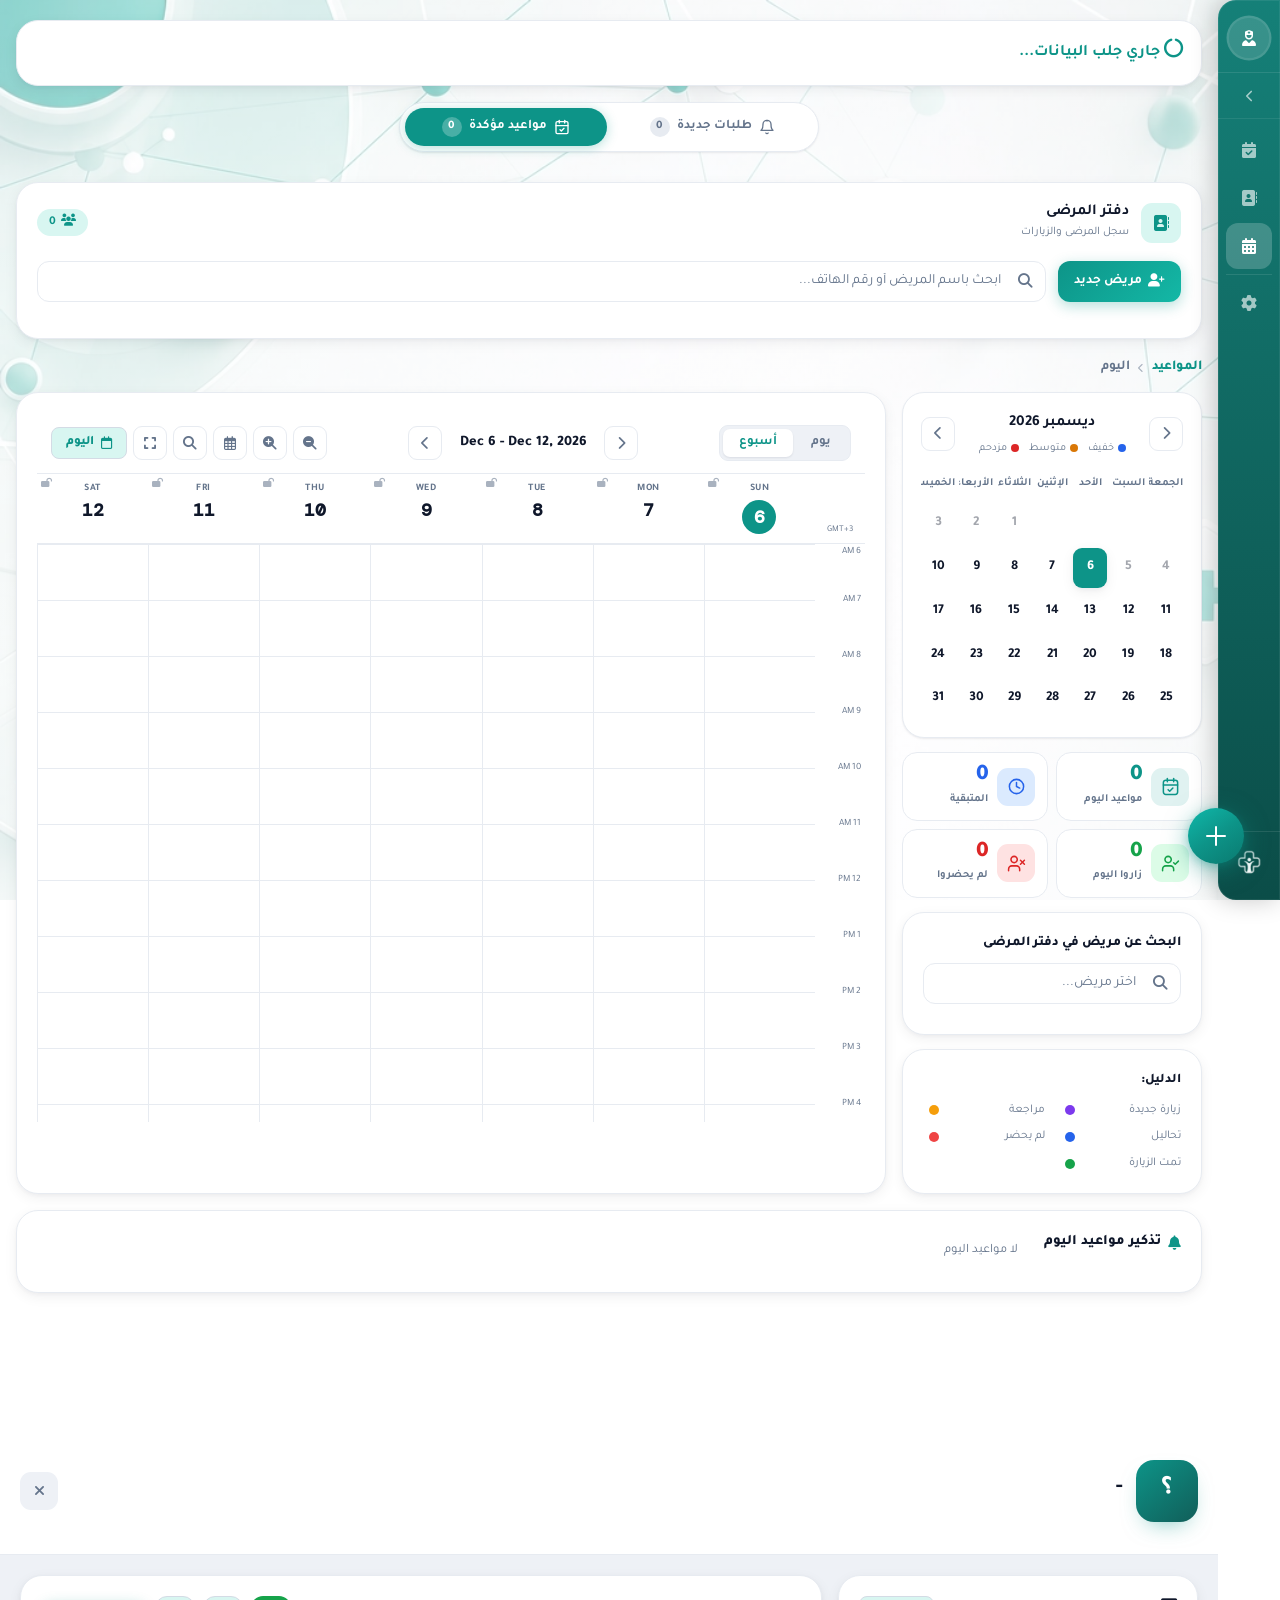
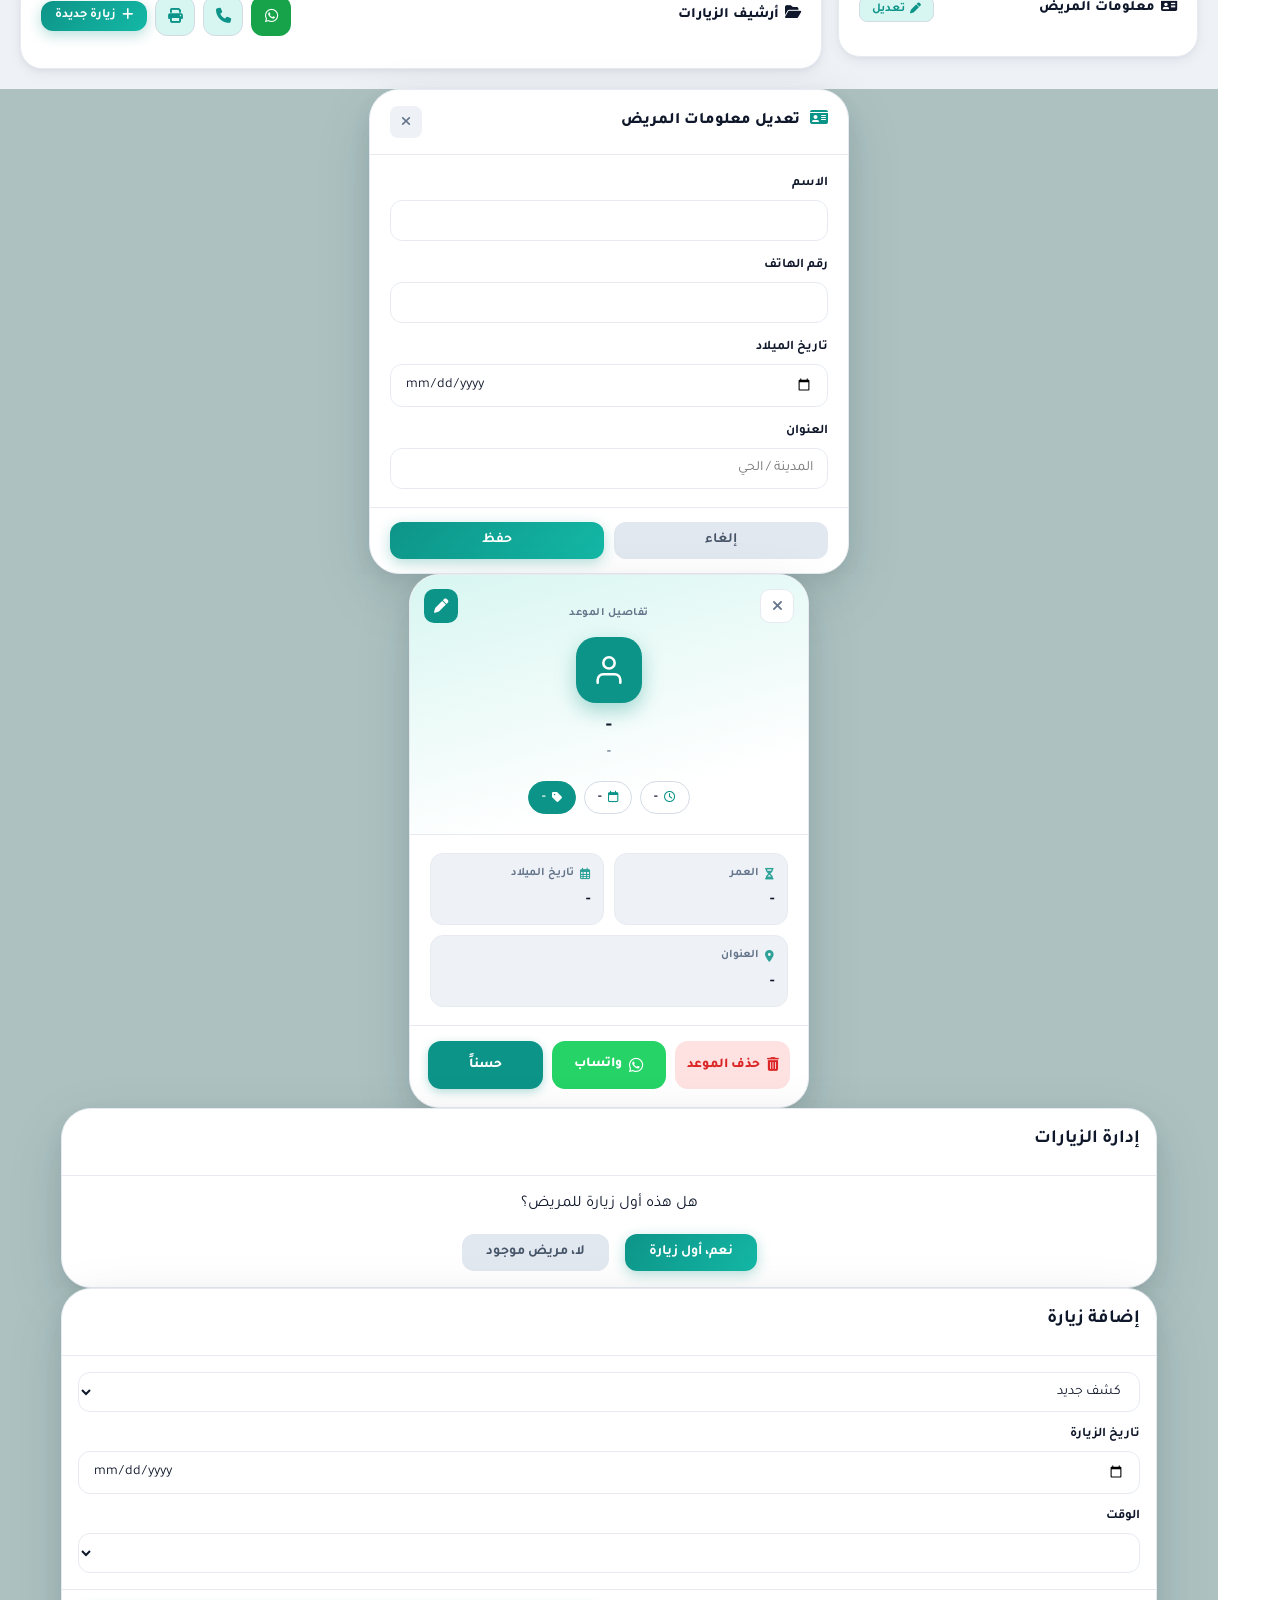
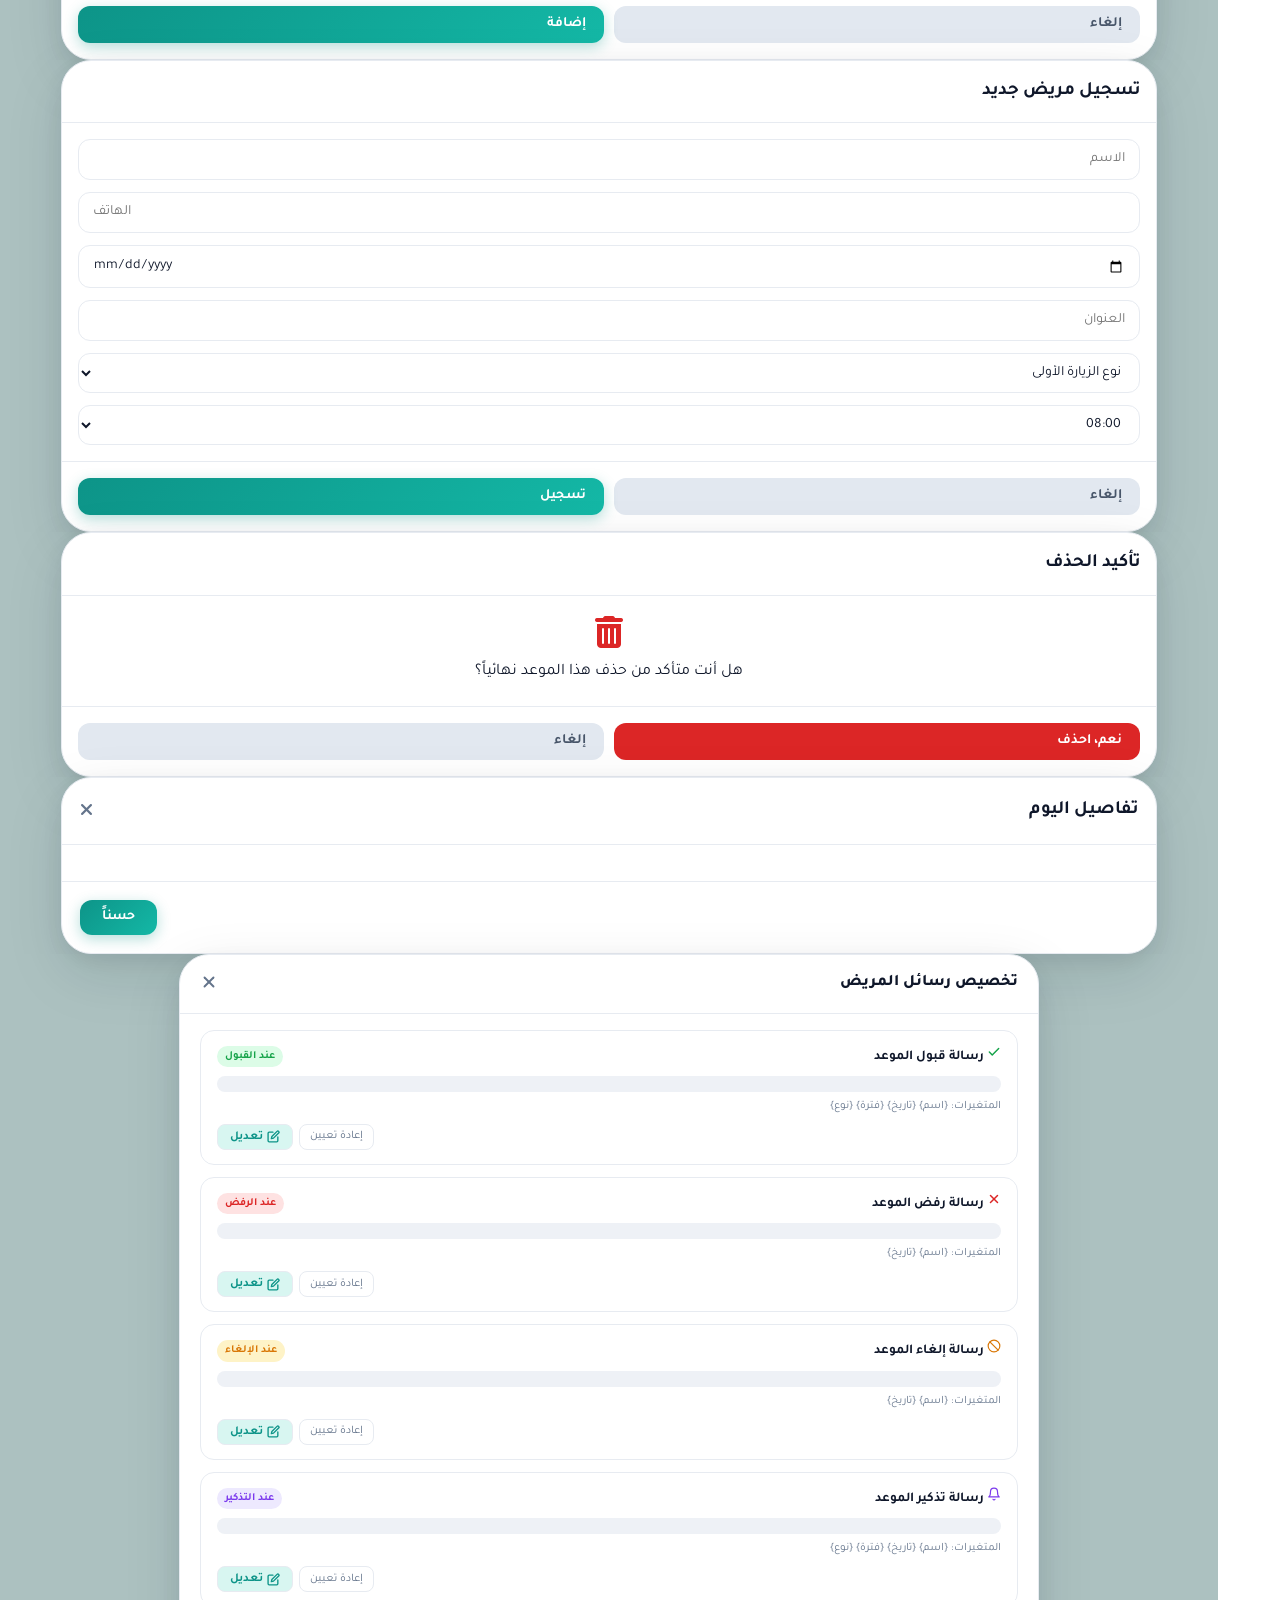
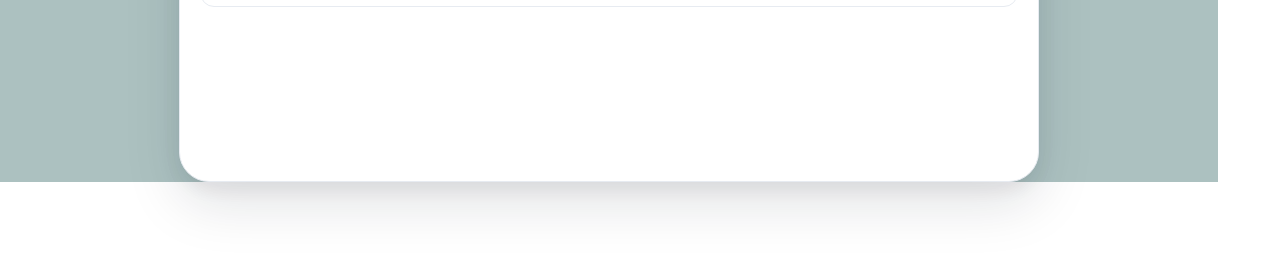
==== commit dfe1d304: "Add files via upload" ====
--- a/app.html
+++ b/app.html
@@ -447,22 +447,24 @@
                 <button id="prevMonthBtn" class="compact-nav-btn"><i class="fas fa-chevron-right"></i></button>
                 <div style="text-align:center;">
                   <h3 id="currentMonth" style="font-weight:700; font-size:.95rem;">-</h3>
+                  <!-- نفس أصناف نقاط الروزنامة لا ألوان مكتوبة يدوياً — فلا يكذب المفتاح إن تغيّر الثيم -->
                   <div class="density-legend">
-                    <div style="display:flex;align-items:center;gap:4px;"><div style="width:8px;height:8px;border-radius:50%;background:#2563eb;"></div><span>خفيف</span></div>
-                    <div style="display:flex;align-items:center;gap:4px;"><div style="width:8px;height:8px;border-radius:50%;background:var(--amber);"></div><span>متوسط</span></div>
-                    <div style="display:flex;align-items:center;gap:4px;"><div style="width:8px;height:8px;border-radius:50%;background:var(--red);"></div><span>مزدحم</span></div>
+                    <div style="display:flex;align-items:center;gap:4px;"><div class="compact-dot-low" style="width:8px;height:8px;border-radius:50%;"></div><span>خفيف</span></div>
+                    <div style="display:flex;align-items:center;gap:4px;"><div class="compact-dot-medium" style="width:8px;height:8px;border-radius:50%;"></div><span>متوسط</span></div>
+                    <div style="display:flex;align-items:center;gap:4px;"><div class="compact-dot-high" style="width:8px;height:8px;border-radius:50%;"></div><span>مزدحم</span></div>
                   </div>
                 </div>
                 <button id="nextMonthBtn" class="compact-nav-btn"><i class="fas fa-chevron-left"></i></button>
               </div>
               <div class="compact-calendar-grid" style="margin-bottom:8px;">
-                <div class="compact-calendar-day-name">Su</div>
-                <div class="compact-calendar-day-name">Mo</div>
-                <div class="compact-calendar-day-name">Tu</div>
-                <div class="compact-calendar-day-name">We</div>
-                <div class="compact-calendar-day-name">Th</div>
-                <div class="compact-calendar-day-name">Fr</div>
-                <div class="compact-calendar-day-name">Sa</div>
+                <!-- أسماء عربية وبداية الجمعة — مطابقة لروزنامة الطبيب (كانت Su/Mo وتبدأ الأحد) -->
+                <div class="compact-calendar-day-name">الجمعة</div>
+                <div class="compact-calendar-day-name">السبت</div>
+                <div class="compact-calendar-day-name">الأحد</div>
+                <div class="compact-calendar-day-name">الإثنين</div>
+                <div class="compact-calendar-day-name">الثلاثاء</div>
+                <div class="compact-calendar-day-name">الأربعاء</div>
+                <div class="compact-calendar-day-name">الخميس</div>
               </div>
               <div id="calendarGrid" class="compact-calendar-grid"></div>
             </div>
@@ -1836,7 +1838,7 @@
   </div>
 
   <script src="config.js"></script>
-  <script src="script.js?v=50"></script>
+  <script src="script.js?v=52"></script>
   <script>
     function copyPhone(btn) {
       navigator.clipboard.writeText('+491773052955').then(function() {
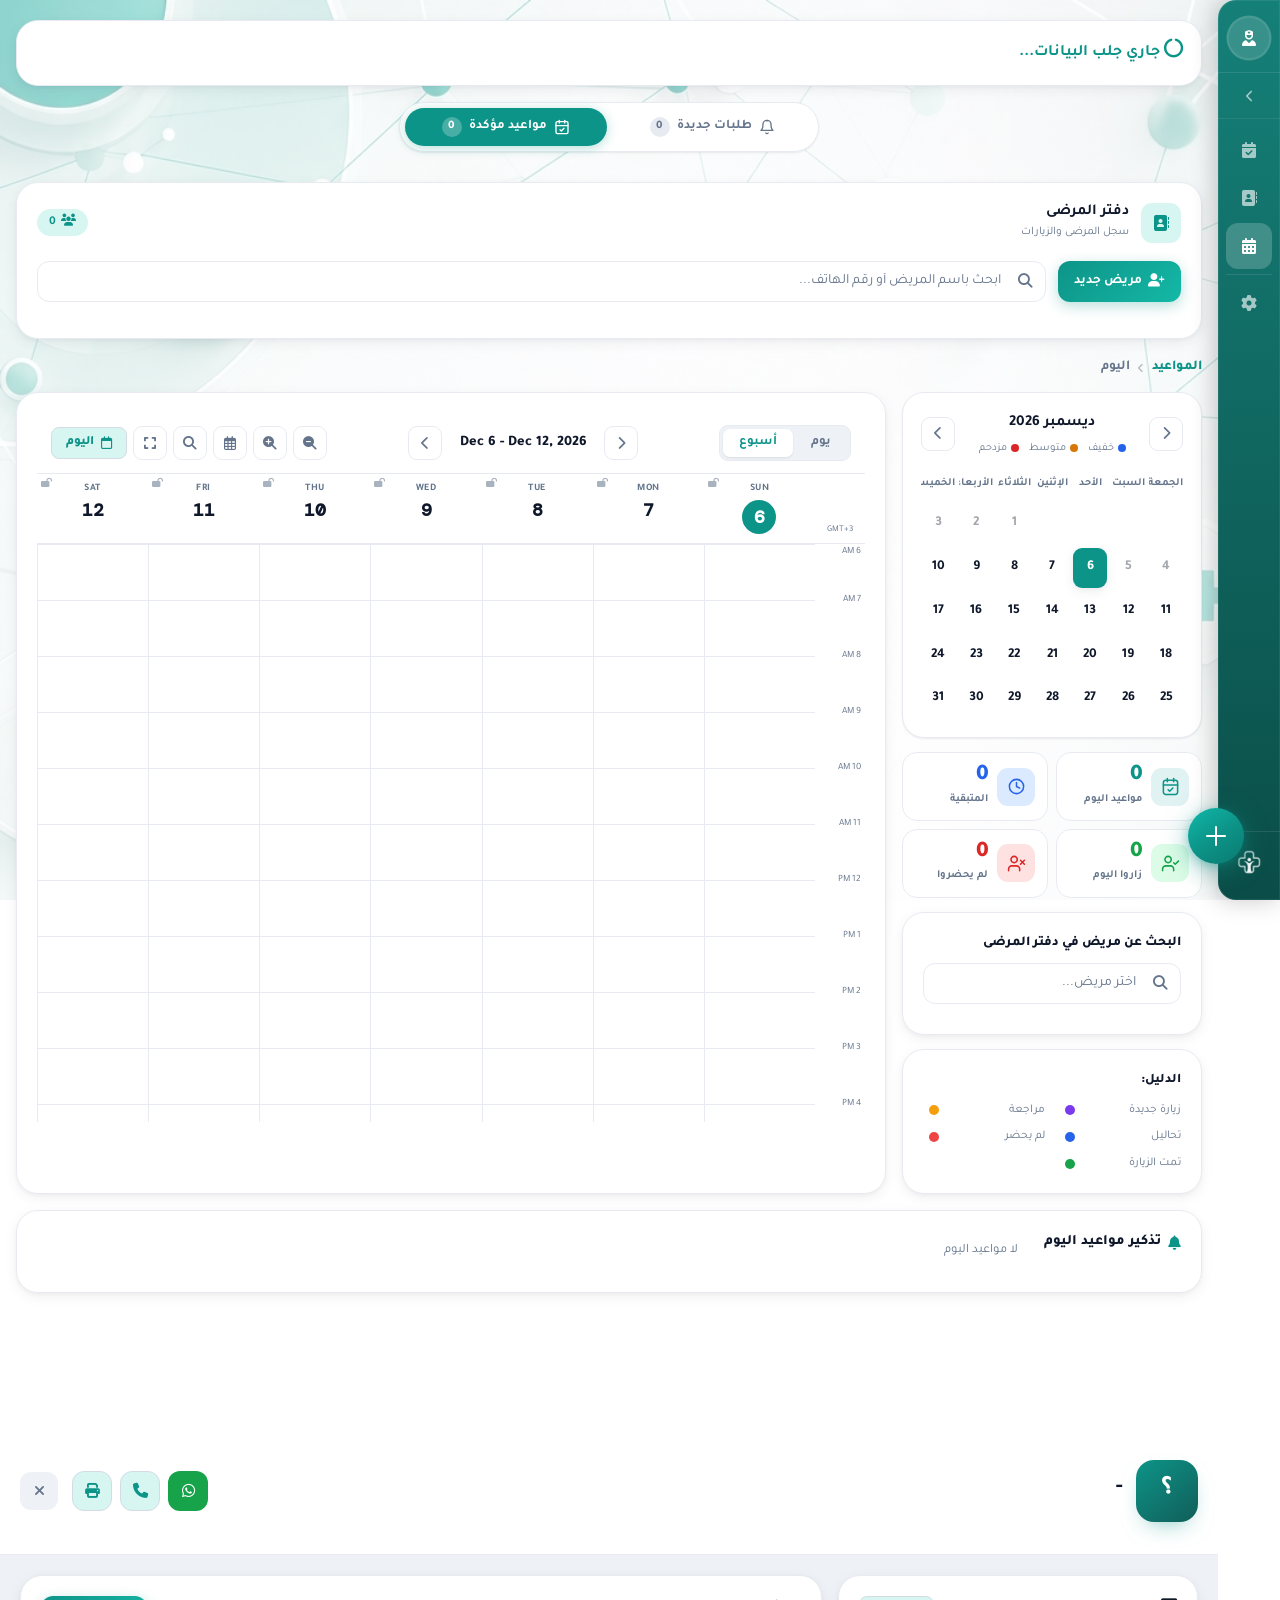
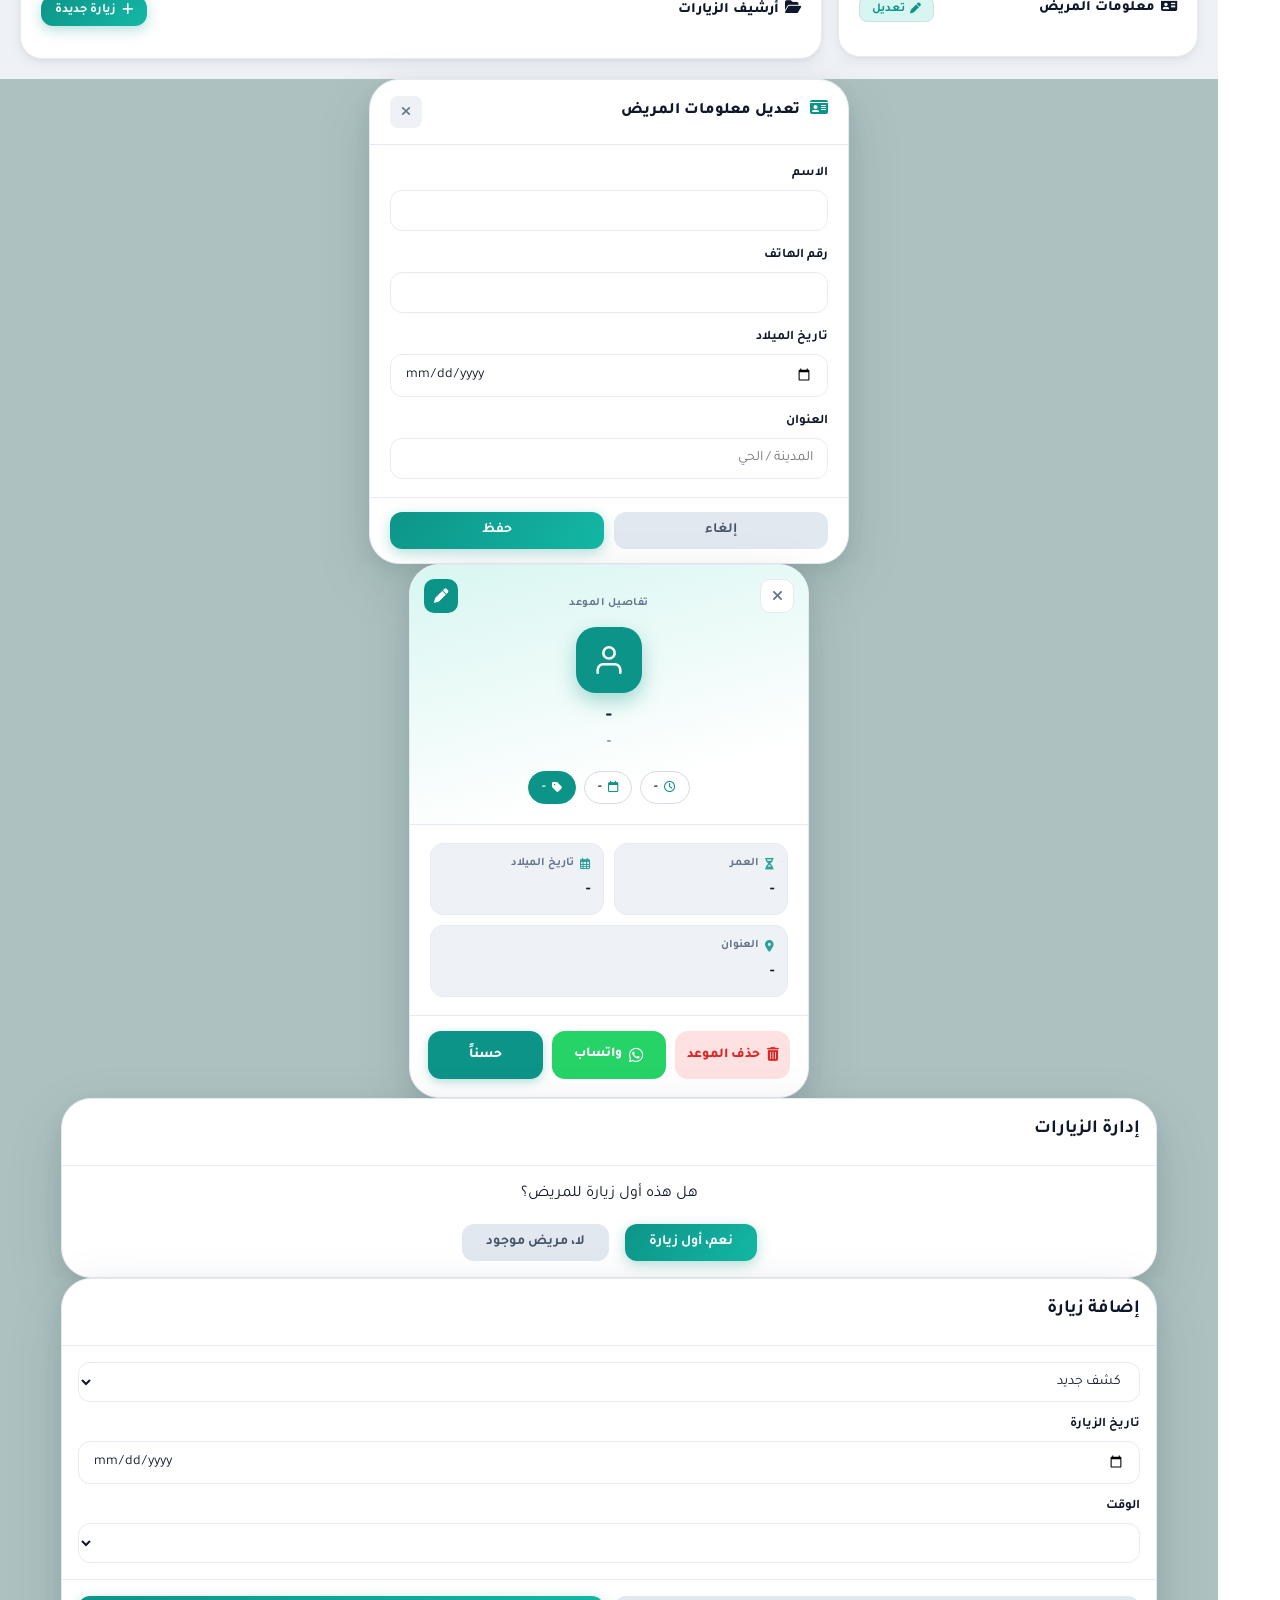
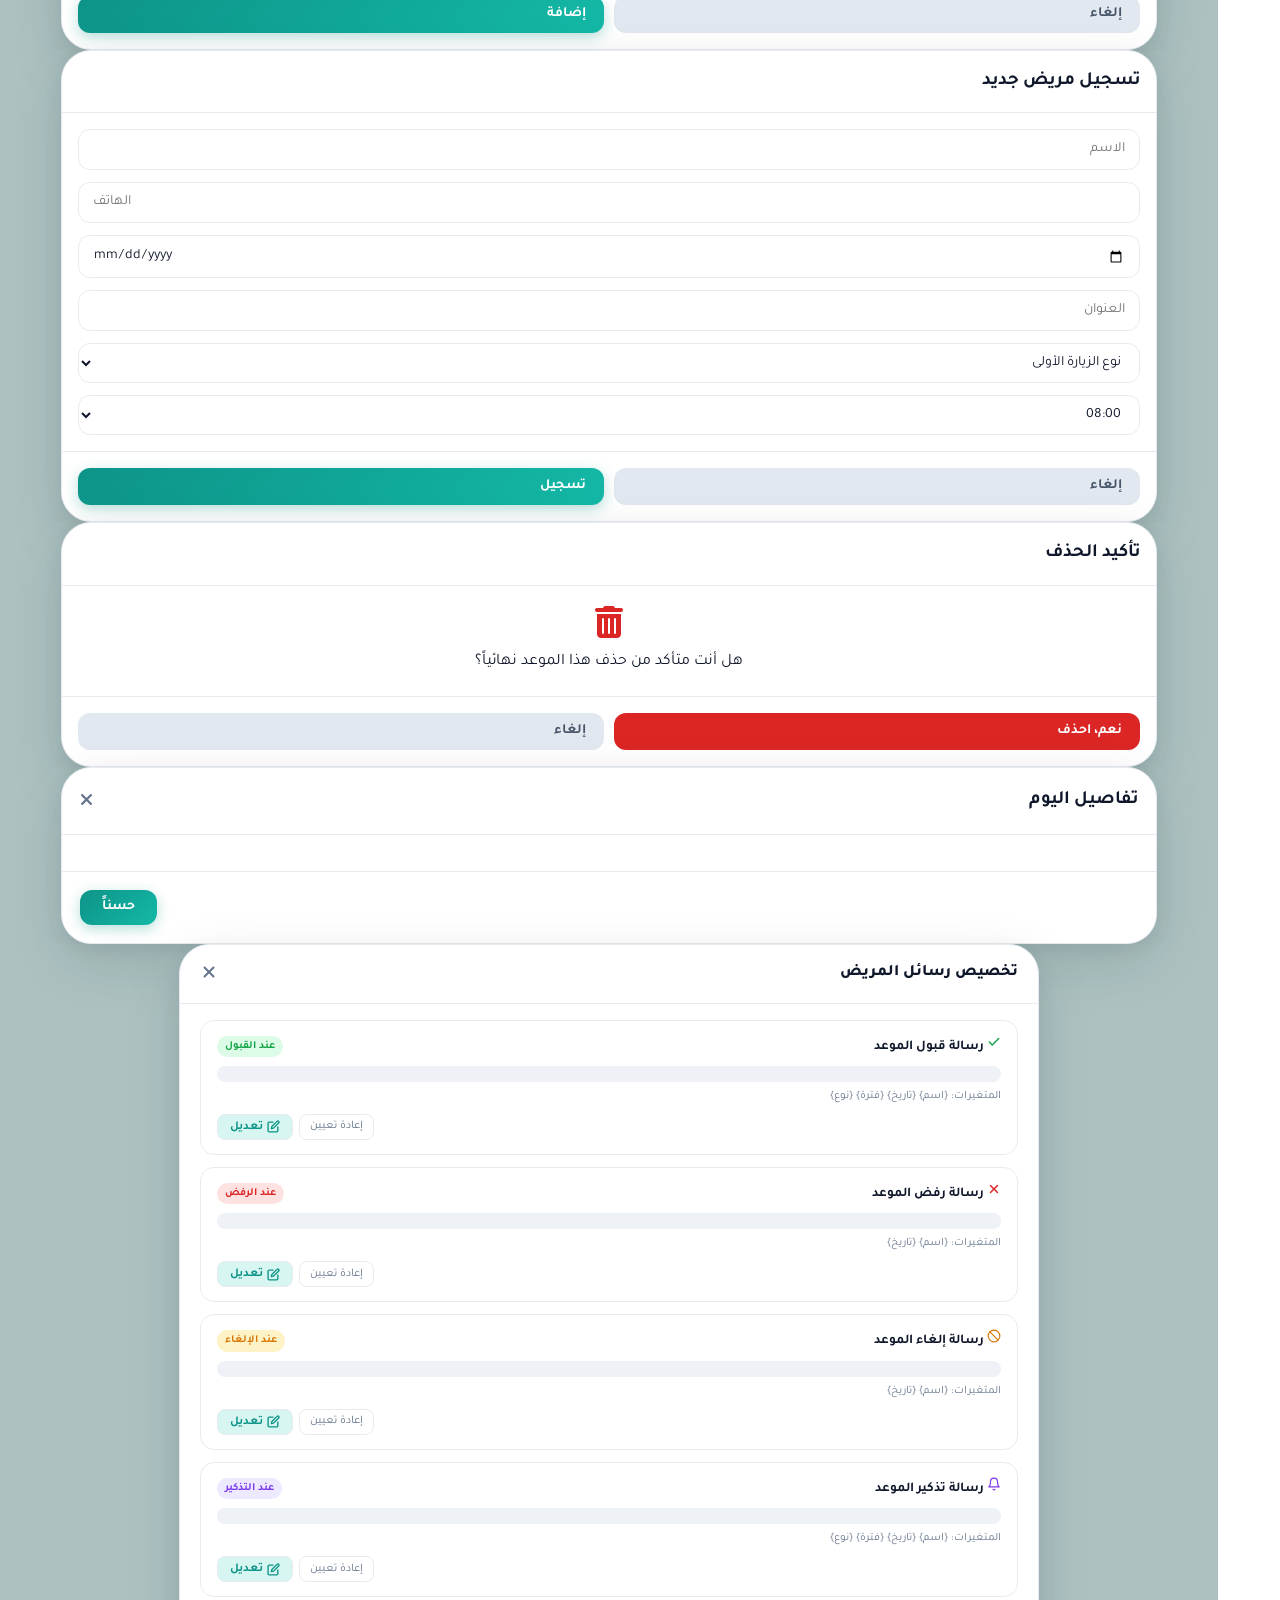
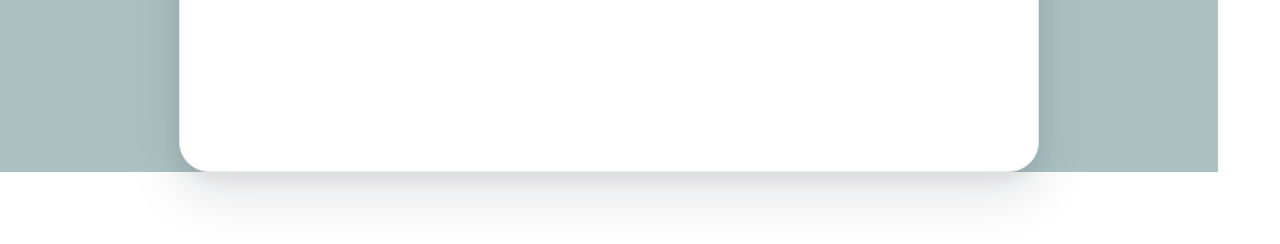
==== commit a4efae27: "Add files via upload" ====
--- a/app.html
+++ b/app.html
@@ -857,6 +857,12 @@
             <h3 id="modalPatientName" class="pf-name">-</h3>
             <p id="modalPatientPhone" class="pf-phone" dir="ltr"></p>
           </div>
+          <!-- إجراءات على المريض — نُقلت من بطاقة الأرشيف إلى جوار اسمه -->
+          <div class="pf-head-actions">
+            <a id="modalWhatsappBtn" href="#" target="_blank" class="pf-actbtn wa" title="واتساب"><i class="fab fa-whatsapp"></i></a>
+            <a id="modalCallBtn" href="#" class="pf-actbtn" title="اتصال"><i class="fas fa-phone"></i></a>
+            <button onclick="printPatientChart(document.getElementById('patientDetailsModal').dataset.patientId)" class="pf-actbtn" title="طباعة الإضبارة (PDF)"><i class="fas fa-print"></i></button>
+          </div>
           <button id="closePatientDetailsModalBtn" onclick="closePatientDetailsModal()" class="pf-close" title="إغلاق"><i class="fas fa-times"></i></button>
         </div>
         <div id="chartHeaderPills" class="pf-pills"></div>
@@ -879,11 +885,7 @@
             <div style="display:flex;align-items:center;justify-content:space-between;margin-bottom:12px;gap:8px;flex-wrap:wrap;">
               <h4 style="font-weight:800;font-size:.9rem;color:var(--primary);margin:0;"><i class="fas fa-folder-open" style="margin-left:6px;"></i>أرشيف الزيارات <span id="chartVisitsCount" style="font-size:.72rem;color:var(--text-muted);font-weight:600;"></span></h4>
               <div style="display:flex;gap:8px;flex-wrap:wrap;align-items:center;">
-                <div class="pf-head-actions">
-                  <a id="modalWhatsappBtn" href="#" target="_blank" class="pf-actbtn wa" title="واتساب"><i class="fab fa-whatsapp"></i></a>
-                  <a id="modalCallBtn" href="#" class="pf-actbtn" title="اتصال"><i class="fas fa-phone"></i></a>
-                  <button onclick="printPatientChart(document.getElementById('patientDetailsModal').dataset.patientId)" class="pf-actbtn" title="طباعة الإضبارة (PDF)"><i class="fas fa-print"></i></button>
-                </div>
+                
                 <button onclick="openAddVisitModalFromModal()" class="btn-primary" style="padding:7px 14px;font-size:.8rem;"><i class="fas fa-plus"></i> زيارة جديدة</button>
               </div>
             </div>
@@ -1838,7 +1840,7 @@
   </div>
 
   <script src="config.js"></script>
-  <script src="script.js?v=52"></script>
+  <script src="script.js?v=54"></script>
   <script>
     function copyPhone(btn) {
       navigator.clipboard.writeText('+491773052955').then(function() {
--- a/styles.css
+++ b/styles.css
@@ -5,6 +5,9 @@
        ============================================================ */
     :root {
       /* خلفية وأسطح محايدة احترافية (بدون مسحة تركوازية) */
+      /* أرضية الصفحة — مفصولة عن --bg (المستعملة كخلفية للحقول والعناصر الغائرة).
+         نفس قيمة تطبيق الطبيب تماماً ليتطابق التطبيقان. */
+      --page:      #f4f7f6;
       --bg:        #eef1f6;
       --surface:   #ffffff;
       --border:    #e7ebf1;
@@ -63,7 +66,9 @@
       --shadow:0 4px 14px rgba(0,0,0,.5);
       --shadow-md:0 10px 28px rgba(0,0,0,.55);
       --shadow-lg:0 20px 56px rgba(0,0,0,.6);
-      background: linear-gradient(180deg,#0b1220 0%, #0e1626 100%) !important;
+      /* لون مسطّح كتطبيق الطبيب — كان تدرّجاً، والتدرّج يختلف بين الشاشتين */
+      --page:#0e1418;
+      background: var(--page) !important;
     }
     body.theme-dark .btn-secondary { background:#27344a !important; color:#c3cdda !important; }
     body.theme-dark .btn-secondary:hover { background:#33425c !important; }
@@ -213,8 +218,7 @@
 
     body {
       font-family: 'Tajawal', 'IBM Plex Sans Arabic', sans-serif;
-      background: linear-gradient(180deg, #f6f8fb 0%, #e9edf3 100%);
-      background-attachment: fixed;
+      background: var(--page);
       color: var(--text);
       min-height: 100vh;
       padding-bottom: 72px;
@@ -2479,7 +2483,7 @@
 .pf-cbtn.wa:hover{filter:brightness(1.08);}
 .pf-head{display:flex;gap:14px;align-items:center;padding:16px 20px;flex-wrap:wrap;}
 .pf-avatar{width:62px;height:62px;border-radius:18px;flex-shrink:0;display:flex;align-items:center;justify-content:center;font-size:1.6rem;font-weight:800;color:#fff;background:linear-gradient(140deg,#0d9488,#115e59);box-shadow:0 10px 24px -12px rgba(13,148,136,.65);}
-.pf-close{width:38px;height:38px;border-radius:11px;border:none;background:var(--bg);color:var(--text-muted);cursor:pointer;display:flex;align-items:center;justify-content:center;font-size:.95rem;margin-inline-start:auto;flex-shrink:0;transition:background .15s,color .15s;}
+.pf-close{width:38px;height:38px;border-radius:11px;border:none;background:var(--bg);color:var(--text-muted);cursor:pointer;display:flex;align-items:center;justify-content:center;font-size:.95rem;flex-shrink:0;transition:background .15s,color .15s;}
 .pf-close:hover{background:#fef2f2;color:#dc2626;}
 .pf-id{flex:1;min-width:0;padding-bottom:2px;}
 .pf-name{font-weight:800;font-size:1.35rem;color:var(--text);letter-spacing:-.2px;display:flex;align-items:center;gap:9px;flex-wrap:wrap;line-height:1.25;}
@@ -2493,12 +2497,15 @@
 .pf-pill .dot{width:9px;height:9px;border-radius:50%;flex-shrink:0;}
 
 /* بطاقات المعلومات */
-.pf-tiles{display:grid;grid-template-columns:repeat(auto-fit,minmax(150px,1fr));gap:11px;}
-.pf-tile{background:var(--bg);border:1.5px solid var(--border);border-radius:12px;padding:12px 13px;display:flex;flex-direction:column;gap:3px;min-width:0;}
-.pf-tile .lab{font-size:.7rem;color:var(--text-muted);font-weight:700;display:flex;align-items:center;gap:6px;}
+/* معلومات المريض: أسطر لا صناديق — مطابقة لتطبيق الطبيب */
+.pf-tiles{display:flex;flex-direction:column;gap:0;}
+.pf-tile{background:transparent;border:none;border-bottom:1px solid var(--border);border-radius:0;padding:9px 2px;display:flex;align-items:baseline;justify-content:space-between;gap:14px;min-width:0;}
+.pf-tile:last-child{border-bottom:none;}
+.pf-tile .lab{font-size:.76rem;color:var(--text-muted);font-weight:600;display:flex;align-items:center;gap:6px;flex-shrink:0;}
 .pf-tile .lab i{font-size:.72rem;opacity:.85;width:13px;text-align:center;}
-.pf-tile .val{font-size:.95rem;font-weight:800;color:var(--text);word-break:break-word;overflow-wrap:anywhere;}
-.pf-tile.full{grid-column:1/-1;}
+.pf-tile .val{font-size:.88rem;font-weight:700;color:var(--text);word-break:break-word;overflow-wrap:anywhere;text-align:end;}
+.pf-tile.full{flex-direction:column;align-items:stretch;gap:4px;}
+.pf-tile.full .val{text-align:start;}
 .pf-alert{grid-column:1/-1;display:flex;gap:11px;align-items:flex-start;background:rgba(245,158,11,.12);border:1.5px solid rgba(245,158,11,.4);border-radius:12px;padding:11px 13px;}
 .pf-alert .ic{width:32px;height:32px;border-radius:9px;background:rgba(245,158,11,.2);color:#f59e0b;display:flex;align-items:center;justify-content:center;flex-shrink:0;}
 .pf-alert .t{font-size:.76rem;font-weight:800;color:#f59e0b;}
